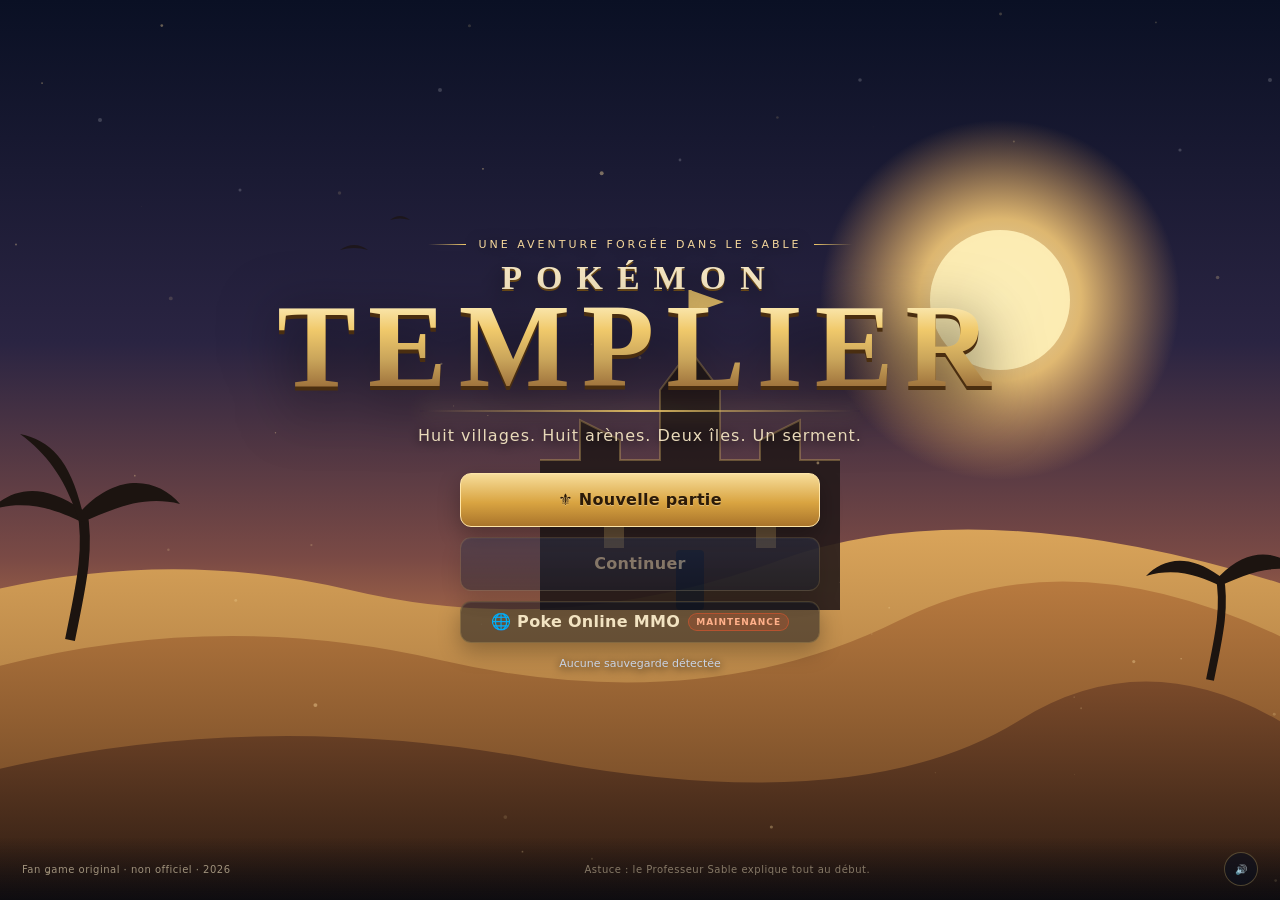
==== index.html @ 388d8534 "Save source and v2 conversation for issue #19 Run: 45790121197 Generation: 45790121197-1795686554684" ====
<!doctype html>
<html lang="fr">
<head>
  <meta charset="utf-8">
  <meta name="viewport" content="width=device-width, initial-scale=1, maximum-scale=1, user-scalable=no, viewport-fit=cover">
  <meta name="theme-color" content="#0b1120">
  <meta name="description" content="Pokémon Templier — une aventure fan-made dans un monde de sable, huit villages, huit arènes et deux îles.">
  <title>Pokémon Templier — Le Serment des Sables</title>
  <link rel="icon" href="data:image/svg+xml,<svg xmlns='http://www.w3.org/2000/svg' viewBox='0 0 100 100'><rect width='100' height='100' rx='20' fill='%230b1120'/><path d='M50 12l10 26 28 4-21 19 6 28-23-15-23 15 6-28-21-19 28-4z' fill='%23f0c96b'/></svg>">
  <link rel="stylesheet" href="styles.css">
</head>
<body>
  <div id="boot" class="boot">
    <div class="boot-mark">⚜</div>
    <div class="boot-title">POKÉMON TEMPLIER</div>
    <div class="boot-sub">Chargement des sables…</div>
    <div class="boot-bar"><span></span></div>
  </div>

  <main id="app">
    <!-- TITLE -->
    <section id="screen-title" class="screen active">
      <svg class="title-scene" viewBox="0 0 1440 900" preserveAspectRatio="xMidYMid slice" aria-hidden="true">
        <defs>
          <linearGradient id="sky" x1="0" y1="0" x2="0" y2="1">
            <stop offset="0" stop-color="#0a1024"/><stop offset=".38" stop-color="#2a2442"/><stop offset=".62" stop-color="#7a4a45"/><stop offset=".8" stop-color="#d98a4a"/><stop offset="1" stop-color="#f2c46a"/>
          </linearGradient>
          <radialGradient id="sun" cx="50%" cy="50%" r="50%">
            <stop offset="0" stop-color="#fff6d0"/><stop offset=".45" stop-color="#ffd27a"/><stop offset="1" stop-color="#ffb35c" stop-opacity="0"/>
          </radialGradient>
          <linearGradient id="dune1" x1="0" y1="0" x2="0" y2="1">
            <stop offset="0" stop-color="#d9a45a"/><stop offset="1" stop-color="#8a5b2e"/>
          </linearGradient>
          <linearGradient id="dune2" x1="0" y1="0" x2="0" y2="1">
            <stop offset="0" stop-color="#b87a3f"/><stop offset="1" stop-color="#5c3a1f"/>
          </linearGradient>
          <linearGradient id="dune3" x1="0" y1="0" x2="0" y2="1">
            <stop offset="0" stop-color="#7a4a2a"/><stop offset="1" stop-color="#2a1a12"/>
          </linearGradient>
          <filter id="glow"><feGaussianBlur stdDeviation="8"/></filter>
        </defs>
        <rect width="1440" height="900" fill="url(#sky)"/>
        <circle cx="1080" cy="300" r="180" fill="url(#sun)" opacity=".85"/>
        <circle cx="1080" cy="300" r="70" fill="#fff1b8" opacity=".9"/>
        <g opacity=".18" fill="#fff">
          <circle cx="180" cy="120" r="2"/><circle cx="320" cy="190" r="1.5"/><circle cx="520" cy="90" r="2"/><circle cx="760" cy="160" r="1.4"/><circle cx="940" cy="80" r="1.8"/><circle cx="1260" cy="150" r="1.6"/><circle cx="1350" cy="80" r="2"/><circle cx="60" cy="260" r="1.4"/>
        </g>
        <path d="M0 610 Q220 540 430 590 T860 560 T1440 610 V900 H0Z" fill="url(#dune1)"/>
        <path d="M0 690 Q260 600 520 660 T980 620 T1440 680 V900 H0Z" fill="url(#dune2)"/>
        <path d="M0 790 Q300 700 620 760 T1100 720 T1440 780 V900 H0Z" fill="url(#dune3)"/>
        <!-- citadel silhouette -->
        <g transform="translate(770 430)" opacity=".9">
          <path d="M-150 180 L-150 30 L-110 30 L-110 -10 L-70 10 L-70 30 L-30 30 L-30 -40 L0 -80 L30 -40 L30 30 L70 30 L70 10 L110 -10 L110 30 L150 30 L150 180 Z" fill="#241a1a"/>
          <path d="M-150 30 L-110 30 L-110 -10 L-70 10 L-70 30 L-30 30 L-30 -40 L0 -80 L30 -40 L30 30 L70 30 L70 10 L110 -10 L110 30 L150 30" fill="none" stroke="#f0c96b" stroke-width="2" opacity=".35"/>
          <rect x="-14" y="120" width="28" height="60" rx="4" fill="#0b1120"/>
          <rect x="-86" y="90" width="20" height="28" fill="#f0c96b" opacity=".28"/>
          <rect x="66" y="90" width="20" height="28" fill="#f0c96b" opacity=".28"/>
          <path d="M0 -80 L0 -140" stroke="#f0c96b" stroke-width="3"/>
          <path d="M0 -140 l34 12 -34 12z" fill="#f0c96b"/>
        </g>
        <!-- palms -->
        <g transform="translate(150 640)" fill="#1c1410">
          <path d="M0 0 C10 -50 20 -90 12 -130" stroke="#1c1410" stroke-width="10" fill="none"/>
          <path d="M12 -130 C-30 -160 -60 -150 -80 -130 C-40 -142 -10 -128 12 -118Z"/>
          <path d="M12 -130 C50 -170 90 -160 110 -136 C70 -146 38 -128 12 -118Z"/>
          <path d="M12 -130 C0 -180 -20 -200 -50 -206 C-20 -184 -4 -158 8 -122Z"/>
        </g>
        <g transform="translate(1290 680) scale(.8)" fill="#1c1410">
          <path d="M0 0 C10 -50 20 -90 12 -130" stroke="#1c1410" stroke-width="10" fill="none"/>
          <path d="M12 -130 C-30 -160 -60 -150 -80 -130 C-40 -142 -10 -128 12 -118Z"/>
          <path d="M12 -130 C50 -170 90 -160 110 -136 C70 -146 38 -128 12 -118Z"/>
        </g>
        <g fill="#1c1410" opacity=".7">
          <path d="M420 250 q14 -10 28 0 q-14 -4 -28 0"/><path d="M470 220 q10 -8 20 0 q-10 -3 -20 0"/>
        </g>
      </svg>
      <canvas id="title-particles" class="title-particles"></canvas>
      <div class="title-content">
        <div class="title-kicker"><span></span>Une aventure forgée dans le sable<span></span></div>
        <h1 class="title-logo">
          <span class="logo-pokemon">POKÉMON</span>
          <span class="logo-templier">TEMPLIER</span>
          <span class="logo-underline"></span>
        </h1>
        <p class="title-sub">Huit villages. Huit arènes. Deux îles. Un serment.</p>
        <div class="title-actions">
          <button id="btn-new" class="btn gold big">⚜ Nouvelle partie</button>
          <button id="btn-continue" class="btn big" disabled>Continuer</button>
          <button id="btn-online-title" class="btn ghost">🌐 Poke Online MMO <span class="maint-pill">maintenance</span></button>
        </div>
        <div class="title-save" id="title-save">Aucune sauvegarde détectée</div>
      </div>
      <footer class="title-footer">
        <span>Fan game original · non officiel · 2026</span>
        <span class="title-tip">Astuce : le Professeur Sable explique tout au début.</span>
        <button id="btn-sound" class="icon-btn" aria-label="Son">🔊</button>
      </footer>
    </section>

    <!-- INTRO -->
    <section id="screen-intro" class="screen">
      <div class="intro-bg"></div>
      <div class="intro-layout">
        <div class="intro-art" id="intro-art"></div>
        <div class="intro-panel panel">
          <div class="intro-top">
            <span class="eyebrow" id="intro-eyebrow">Le monde de Templier</span>
            <span class="intro-step" id="intro-step">01</span>
          </div>
          <div class="intro-speaker">
            <span class="speaker-dot"></span>
            <strong id="intro-speaker">Professeur Sable</strong>
            <small id="intro-role">Chercheur de sable</small>
          </div>
          <div class="intro-text" id="intro-text"></div>
          <div class="intro-form" id="intro-form"></div>
          <div class="intro-actions" id="intro-actions"></div>
        </div>
      </div>
      <button class="intro-skip" id="intro-skip">Passer l’introduction ▸</button>
    </section>

    <!-- GAME -->
    <section id="screen-game" class="screen">
      <header id="hud">
        <div class="hud-left">
          <div class="hud-location">
            <span class="eyebrow" id="hud-region">Région de Templier</span>
            <h2 id="hud-loc">Sablonville</h2>
            <small id="hud-sub">Berceau des Sables</small>
          </div>
          <div class="hud-badges" id="hud-badges"></div>
        </div>
        <div class="hud-objective" id="hud-objective">Objectif</div>
        <div class="hud-right">
          <button class="hud-btn" data-menu="map" title="Carte du monde (M)"><span>🗺</span><small>Carte</small></button>
          <button class="hud-btn" data-menu="card" title="Carte de dresseur (C)"><span>🎴</span><small>Dresseur</small></button>
          <button class="hud-btn" data-menu="friends" title="Amis (F)"><span>🤝</span><small>Amis</small></button>
          <button class="hud-btn" data-menu="online" title="Poke Online MMO (O)"><span>🌐</span><small>Online</small></button>
          <button class="hud-btn" data-menu="bag" title="Sac (B)"><span>🎒</span><small>Sac</small></button>
          <button class="hud-btn" data-menu="team" title="Équipe"><span>🐾</span><small>Équipe</small></button>
          <button class="hud-btn" data-menu="pause" title="Menu (Échap)"><span>☰</span><small>Menu</small></button>
        </div>
      </header>
      <div id="world-wrap">
        <canvas id="world"></canvas>
        <div id="location-banner" class="location-banner"></div>
        <div id="world-prompt" class="world-prompt"></div>
        <div class="world-controls-hint" id="world-controls-hint">Flèches / ZQSD pour marcher · E pour interagir · M pour la carte</div>
        <div class="world-weather" id="world-weather"></div>
      </div>
      <div id="game-bottom">
        <div id="hint-bar" class="hint-bar">
          <span class="hint-key">E</span>
          <span id="hint-text">Approche-toi d’un personnage ou d’un bâtiment.</span>
        </div>
        <div id="team-strip" class="team-strip"></div>
      </div>
      <div id="touch-controls" class="touch-controls">
        <div class="dpad">
          <button data-dir="up" class="dpad-btn up" aria-label="Haut">▲</button>
          <button data-dir="left" class="dpad-btn left" aria-label="Gauche">◀</button>
          <button data-dir="right" class="dpad-btn right" aria-label="Droite">▶</button>
          <button data-dir="down" class="dpad-btn down" aria-label="Bas">▼</button>
        </div>
        <div class="touch-actions">
          <button id="touch-b" class="touch-round small" aria-label="Menu">☰</button>
          <button id="touch-a" class="touch-round" aria-label="Interagir">A</button>
        </div>
      </div>
    </section>
  </main>

  <div id="toast-root"></div>
  <div id="modal-root"></div>
  <div id="dialog-root"></div>
  <div id="battle-root"></div>

  <script type="module" src="js/main.js"></script>
</body>
</html>
---- styles.css ----
/* Pokémon Templier — visual system */
:root {
  --ink: #080d18;
  --night: #0b1120;
  --night2: #111a2c;
  --night3: #17223a;
  --panel: rgba(14, 21, 38, .88);
  --panel2: rgba(20, 30, 52, .92);
  --gold: #f0c96b;
  --gold2: #c9a45a;
  --gold3: #8a5b2e;
  --sand: #e8d5a8;
  --parchment: #f2e3c2;
  --muted: #9aa7bd;
  --text: #edf1f8;
  --red: #e4572e;
  --teal: #7de0d8;
  --green: #55b85f;
  --blue: #4b8ef7;
  --line: rgba(240, 201, 107, .28);
  --line-soft: rgba(240, 201, 107, .12);
  --shadow: 0 24px 70px rgba(0, 0, 0, .55);
  --serif: Georgia, "Times New Roman", serif;
  --sans: "Trebuchet MS", "Segoe UI", system-ui, -apple-system, sans-serif;
}

* { box-sizing: border-box; }
html, body { height: 100%; }
body {
  margin: 0;
  background: var(--night);
  color: var(--text);
  font-family: var(--sans);
  overflow: hidden;
  -webkit-font-smoothing: antialiased;
  text-rendering: optimizeLegibility;
}
button, input, select { font: inherit; color: inherit; }
button { cursor: pointer; }
button:disabled { cursor: not-allowed; opacity: .45; }
h1, h2, h3, h4, p { margin: 0; }
::selection { background: rgba(240, 201, 107, .3); }

/* scrollbars */
* { scrollbar-width: thin; scrollbar-color: rgba(240, 201, 107, .35) transparent; }
*::-webkit-scrollbar { width: 8px; height: 8px; }
*::-webkit-scrollbar-thumb { background: rgba(240, 201, 107, .3); border-radius: 8px; }
*::-webkit-scrollbar-track { background: transparent; }

.eyebrow {
  display: inline-block;
  font-size: 10px;
  letter-spacing: 2.2px;
  text-transform: uppercase;
  color: var(--gold);
  font-weight: 700;
}
.muted { color: var(--muted); }
.small { font-size: 12px; }
.panel {
  background: linear-gradient(160deg, rgba(21, 31, 54, .96), rgba(10, 16, 30, .97));
  border: 1px solid var(--line);
  border-radius: 18px;
  box-shadow: var(--shadow), inset 0 1px 0 rgba(255, 255, 255, .05);
  position: relative;
}
.panel::before, .panel::after {
  content: "";
  position: absolute;
  width: 26px; height: 26px;
  border: 1px solid var(--gold);
  opacity: .55;
  pointer-events: none;
}
.panel::before { top: 8px; left: 8px; border-right: 0; border-bottom: 0; border-radius: 8px 0 0 0; }
.panel::after { bottom: 8px; right: 8px; border-left: 0; border-top: 0; border-radius: 0 0 8px 0; }

/* buttons */
.btn {
  display: inline-flex;
  align-items: center;
  justify-content: center;
  gap: 8px;
  min-height: 42px;
  padding: 10px 18px;
  border-radius: 11px;
  border: 1px solid rgba(240, 201, 107, .35);
  background: linear-gradient(180deg, rgba(42, 56, 86, .85), rgba(18, 27, 46, .92));
  color: var(--parchment);
  font-weight: 700;
  letter-spacing: .3px;
  transition: transform .16s ease, border-color .16s ease, background .16s ease, box-shadow .16s ease;
  box-shadow: 0 8px 22px rgba(0, 0, 0, .28), inset 0 1px 0 rgba(255, 255, 255, .06);
}
.btn:hover:not(:disabled) { transform: translateY(-2px); border-color: rgba(240, 201, 107, .75); box-shadow: 0 12px 28px rgba(0, 0, 0, .35), 0 0 24px rgba(240, 201, 107, .1); }
.btn:active:not(:disabled) { transform: translateY(0) scale(.99); }
.btn.gold {
  background: linear-gradient(180deg, #f7dd9a, #d9a441 55%, #a9742b);
  border-color: #ffe6a8;
  color: #2b1a08;
  text-shadow: 0 1px 0 rgba(255, 255, 255, .3);
}
.btn.gold:hover:not(:disabled) { box-shadow: 0 12px 34px rgba(240, 201, 107, .25), 0 0 0 1px rgba(255, 230, 168, .4); }
.btn.ghost { background: rgba(10, 16, 30, .5); border-color: rgba(240, 201, 107, .22); }
.btn.danger { background: linear-gradient(180deg, #8a2e2e, #521a1a); border-color: rgba(228, 87, 46, .5); }
.btn.big { min-height: 54px; padding: 14px 28px; font-size: 16px; }
.btn.small { min-height: 30px; padding: 5px 10px; font-size: 11px; border-radius: 8px; }
.btn.full { width: 100%; }
.icon-btn {
  width: 40px; height: 40px; border-radius: 50%;
  border: 1px solid var(--line); background: rgba(10, 16, 30, .6); color: var(--parchment);
}
.mini-btn {
  border: 1px solid rgba(240, 201, 107, .28);
  background: rgba(24, 35, 58, .9);
  color: var(--parchment);
  border-radius: 7px;
  padding: 5px 10px;
  font-size: 11px;
  font-weight: 700;
  white-space: nowrap;
}
.mini-btn:hover:not(:disabled) { border-color: var(--gold); background: rgba(42, 58, 88, .95); }
.mini-btn.gold { background: linear-gradient(180deg, #f0c96b, #c9a45a); color: #2b1a08; border-color: #ffe6a8; }
.mini-btn.danger { background: rgba(120, 30, 30, .8); }

/* boot */
.boot {
  position: fixed; inset: 0; z-index: 200;
  display: flex; flex-direction: column; align-items: center; justify-content: center;
  gap: 10px; background: radial-gradient(circle at 50% 40%, #17223a, #070b14 70%);
  transition: opacity .6s ease, visibility .6s;
}
.boot.hide { opacity: 0; visibility: hidden; }
.boot-mark { font-size: 58px; color: var(--gold); text-shadow: 0 0 40px rgba(240, 201, 107, .4); animation: pulse 2s infinite; }
.boot-title { font-family: var(--serif); font-size: 24px; letter-spacing: 8px; color: var(--parchment); }
.boot-sub { font-size: 12px; letter-spacing: 3px; color: var(--muted); text-transform: uppercase; }
.boot-bar { width: 180px; height: 3px; background: rgba(240, 201, 107, .15); border-radius: 3px; overflow: hidden; margin-top: 10px; }
.boot-bar span { display: block; height: 100%; width: 40%; background: var(--gold); border-radius: 3px; animation: bootbar 1.2s infinite ease-in-out; }
@keyframes bootbar { 0% { transform: translateX(-100%); } 100% { transform: translateX(350%); } }
@keyframes pulse { 0%,100% { transform: scale(1); opacity: .85; } 50% { transform: scale(1.06); opacity: 1; } }

/* screens */
.screen { position: fixed; inset: 0; display: none; overflow: hidden; }
.screen.active { display: flex; }

/* ------------------------------------------------------------------ */
/* TITLE */
/* ------------------------------------------------------------------ */
#screen-title { align-items: center; justify-content: center; background: #0a1024; }
.title-scene { position: absolute; inset: 0; width: 100%; height: 100%; object-fit: cover; }
.title-particles { position: absolute; inset: 0; width: 100%; height: 100%; pointer-events: none; opacity: .8; }
.title-content {
  position: relative; z-index: 2; text-align: center; padding: 32px 22px;
  max-width: 920px; width: 100%;
  animation: rise .9s cubic-bezier(.2,.8,.2,1) both;
}
@keyframes rise { from { opacity: 0; transform: translateY(18px); } to { opacity: 1; transform: translateY(0); } }
.title-kicker {
  display: inline-flex; align-items: center; gap: 12px;
  font-size: 11px; letter-spacing: 3px; text-transform: uppercase; color: #f5d79b;
  text-shadow: 0 2px 14px rgba(0,0,0,.7);
}
.title-kicker span { width: 38px; height: 1px; background: linear-gradient(90deg, transparent, #f0c96b); }
.title-kicker span:last-child { background: linear-gradient(90deg, #f0c96b, transparent); }
.title-logo { margin: 12px 0 4px; line-height: .9; position: relative; }
.logo-pokemon {
  display: block; font-family: var(--serif); font-size: clamp(18px, 3.2vw, 34px);
  letter-spacing: clamp(5px, 1.4vw, 14px); color: #f5e6c2;
  text-shadow: 0 2px 0 #6b4a18, 0 5px 24px rgba(0,0,0,.65);
}
.logo-templier {
  display: block; font-family: var(--serif); font-weight: 700;
  font-size: clamp(54px, 11vw, 118px); letter-spacing: clamp(2px, 1vw, 12px);
  background: linear-gradient(180deg, #fff6d0 0%, #f0c96b 34%, #c9a45a 62%, #8a5b2e 100%);
  -webkit-background-clip: text; background-clip: text; color: transparent;
  filter: drop-shadow(0 4px 0 #4a2e10) drop-shadow(0 12px 30px rgba(0,0,0,.65));
}
.logo-underline {
  display: block; width: min(440px, 70%); height: 2px; margin: 10px auto 0;
  background: linear-gradient(90deg, transparent, #f0c96b, transparent);
  box-shadow: 0 0 20px rgba(240,201,107,.55);
}
.title-sub { margin: 14px 0 28px; color: #f2e3c2; font-size: clamp(12px, 1.6vw, 16px); letter-spacing: 1px; text-shadow: 0 2px 12px rgba(0,0,0,.8); }
.title-actions { display: flex; flex-direction: column; align-items: center; gap: 10px; }
.title-actions .btn { width: min(360px, 84vw); }
.maint-pill {
  font-size: 9px; text-transform: uppercase; letter-spacing: 1px;
  padding: 3px 7px; border-radius: 20px; background: rgba(228, 87, 46, .2);
  border: 1px solid rgba(228, 87, 46, .55); color: #ffb08a;
}
.title-save { margin-top: 14px; font-size: 11px; color: #c9d3e4; text-shadow: 0 2px 10px #000; }
.title-footer {
  position: absolute; left: 0; right: 0; bottom: 0; z-index: 3;
  display: flex; align-items: center; justify-content: space-between; gap: 14px;
  padding: 14px 22px calc(14px + env(safe-area-inset-bottom));
  font-size: 10px; letter-spacing: .5px; color: rgba(242, 227, 194, .6);
  background: linear-gradient(0deg, rgba(5,8,16,.75), transparent);
}
.title-tip { opacity: .8; }
.title-footer .icon-btn { width: 34px; height: 34px; }

/* ------------------------------------------------------------------ */
/* INTRO */
/* ------------------------------------------------------------------ */
#screen-intro { background: #0a1024; align-items: center; justify-content: center; }
.intro-bg {
  position: absolute; inset: 0;
  background:
    radial-gradient(circle at 22% 32%, rgba(240, 201, 107, .22), transparent 42%),
    radial-gradient(circle at 82% 70%, rgba(228, 87, 46, .16), transparent 45%),
    linear-gradient(150deg, #101a30, #0a1020 55%, #1a1420);
}
.intro-bg::before {
  content: ""; position: absolute; inset: 0;
  background-image: radial-gradient(rgba(240,201,107,.22) 1px, transparent 1px);
  background-size: 46px 46px; opacity: .16;
  mask-image: radial-gradient(circle at 50% 50%, #000, transparent 75%);
}
.intro-layout {
  position: relative; z-index: 2; width: min(1240px, 94vw); height: min(820px, 88dvh);
  display: grid; grid-template-columns: .88fr 1.12fr; gap: 26px; align-items: center;
}
.intro-art { height: 100%; display: flex; align-items: flex-end; justify-content: center; }
.professor-art { width: min(100%, 480px); height: 100%; filter: drop-shadow(0 30px 40px rgba(0,0,0,.55)); animation: profIn 1.1s cubic-bezier(.2,.8,.2,1) both; }
@keyframes profIn { from { opacity: 0; transform: translateY(24px) scale(.97); } to { opacity: 1; transform: none; } }
.intro-panel { height: 100%; max-height: 100%; display: flex; flex-direction: column; padding: 26px 28px; overflow: hidden; }
.intro-top { display: flex; align-items: center; justify-content: space-between; }
.intro-step { font-family: var(--serif); font-size: 26px; color: rgba(240, 201, 107, .55); }
.intro-speaker { display: flex; align-items: baseline; gap: 10px; margin: 16px 0 10px; flex-wrap: wrap; }
.intro-speaker strong { font-family: var(--serif); font-size: 22px; color: var(--parchment); }
.intro-speaker small { color: var(--muted); font-size: 11px; letter-spacing: 1px; }
.speaker-dot { width: 9px; height: 9px; border-radius: 50%; background: var(--gold); box-shadow: 0 0 14px var(--gold); }
.intro-text {
  font-size: 15.5px; line-height: 1.65; color: #dfe6f2; min-height: 150px;
  overflow-y: auto; padding-right: 6px; flex: 1 1 auto;
}
.intro-text p { margin-bottom: 10px; }
.intro-text .hl { color: var(--gold); font-weight: 700; }
.intro-text .lore-quote {
  border-left: 2px solid var(--gold2); padding: 8px 0 8px 14px; color: #f5e6c2;
  font-family: var(--serif); font-size: 17px; font-style: italic; margin: 12px 0;
}
.intro-form { margin-top: 12px; }
.intro-actions { display: flex; gap: 10px; justify-content: flex-end; margin-top: 16px; flex-wrap: wrap; }
.intro-actions .btn { min-width: 150px; }
.intro-skip {
  position: absolute; right: 22px; bottom: 18px; z-index: 3;
  border: 0; background: transparent; color: rgba(242, 227, 194, .55);
  font-size: 11px; letter-spacing: .6px;
}
.intro-skip:hover { color: var(--gold); }

.form-grid { display: grid; gap: 14px; }
.form-row { display: grid; gap: 6px; }
.form-row label { font-size: 11px; text-transform: uppercase; letter-spacing: 1.6px; color: var(--gold); font-weight: 700; }
.form-row input {
  width: 100%; padding: 12px 14px; border-radius: 10px;
  border: 1px solid rgba(240, 201, 107, .28); background: rgba(8, 13, 24, .7);
  color: var(--parchment); outline: none; font-size: 15px;
}
.form-row input:focus { border-color: var(--gold); box-shadow: 0 0 0 3px rgba(240, 201, 107, .12); }
.form-row small { color: var(--muted); font-size: 11px; }
.gender-row { display: grid; grid-template-columns: 1fr 1fr; gap: 10px; }
.gender-card {
  display: flex; align-items: center; gap: 12px; padding: 12px;
  border: 1px solid rgba(240, 201, 107, .2); border-radius: 12px;
  background: rgba(10, 16, 30, .55); text-align: left;
}
.gender-card .g-ico { font-size: 26px; }
.gender-card strong { display: block; font-size: 14px; }
.gender-card small { color: var(--muted); font-size: 11px; }
.gender-card.active { border-color: var(--gold); background: rgba(240, 201, 107, .1); box-shadow: 0 0 0 3px rgba(240, 201, 107, .08); }
.starter-grid { display: grid; grid-template-columns: repeat(3, 1fr); gap: 10px; }
.starter-card {
  position: relative; padding: 10px; border-radius: 14px; text-align: center;
  border: 1px solid rgba(240, 201, 107, .18); background: rgba(10, 16, 30, .55);
  transition: .16s ease;
}
.starter-card:hover { transform: translateY(-2px); border-color: rgba(240, 201, 107, .5); }
.starter-card.active { border-color: var(--gold); background: rgba(240, 201, 107, .09); box-shadow: 0 0 0 3px rgba(240, 201, 107, .08); }
.starter-art { display: flex; justify-content: center; }
.starter-card strong { display: block; font-family: var(--serif); font-size: 16px; margin-top: 2px; }
.starter-card .type-row { justify-content: center; margin: 5px 0; }
.starter-card small { display: block; color: var(--muted); font-size: 10.5px; line-height: 1.35; min-height: 42px; }
.starter-tag { font-size: 10px; color: var(--gold); letter-spacing: .4px; }
.intro-summary { display: grid; gap: 10px; }
.summary-card { display: flex; gap: 14px; align-items: center; padding: 12px; border: 1px solid var(--line-soft); border-radius: 12px; background: rgba(10,16,30,.45); }
.summary-card .s-icon { font-size: 30px; }
.summary-card strong { display: block; font-family: var(--serif); font-size: 18px; }
.summary-card small { color: var(--muted); }

/* ------------------------------------------------------------------ */
/* HUD */
/* ------------------------------------------------------------------ */
#screen-game { flex-direction: column; height: 100dvh; background: #0a1024; }
#hud {
  position: relative; z-index: 30; flex: 0 0 auto;
  display: flex; align-items: center; gap: 14px;
  padding: 8px 16px calc(8px + env(safe-area-inset-top));
  background: linear-gradient(180deg, rgba(9, 14, 26, .98), rgba(12, 19, 34, .9));
  border-bottom: 1px solid rgba(240, 201, 107, .22);
  box-shadow: 0 8px 30px rgba(0,0,0,.35);
}
.hud-left { display: flex; align-items: center; gap: 14px; min-width: 0; }
.hud-location { min-width: 0; }
.hud-location h2 { font-family: var(--serif); font-size: 18px; line-height: 1.05; white-space: nowrap; overflow: hidden; text-overflow: ellipsis; }
.hud-location small { color: var(--muted); font-size: 10px; letter-spacing: .5px; white-space: nowrap; }
.hud-location .eyebrow { font-size: 8px; }
.hud-badges { display: flex; gap: 3px; align-items: center; }
.hud-objective {
  flex: 1 1 auto; text-align: center; color: #c9d3e4; font-size: 11px;
  white-space: nowrap; overflow: hidden; text-overflow: ellipsis; padding: 0 8px;
}
.hud-right { display: flex; align-items: center; gap: 4px; }
.hud-btn {
  display: flex; flex-direction: column; align-items: center; justify-content: center; gap: 1px;
  min-width: 48px; height: 42px; padding: 2px 5px;
  border: 1px solid transparent; border-radius: 9px; background: transparent;
  color: #c9d3e4; transition: .15s ease;
}
.hud-btn span { font-size: 17px; line-height: 1; }
.hud-btn small { font-size: 8px; letter-spacing: .3px; color: var(--muted); }
.hud-btn:hover { background: rgba(240, 201, 107, .08); border-color: rgba(240, 201, 107, .22); color: var(--parchment); }
.hud-btn:hover small { color: var(--gold); }

#world-wrap { position: relative; flex: 1 1 auto; min-height: 0; overflow: hidden; background: #121a2a; }
#world { position: absolute; inset: 0; width: 100%; height: 100%; display: block; touch-action: none; }
.location-banner {
  position: absolute; top: 24px; left: 50%; transform: translate(-50%, -12px);
  z-index: 6; text-align: center; pointer-events: none; opacity: 0;
  transition: opacity .5s ease, transform .5s ease;
  text-shadow: 0 3px 18px rgba(0,0,0,.85);
}
.location-banner.show { opacity: 1; transform: translate(-50%, 0); }
.location-banner .lb-region { display: block; font-size: 9px; letter-spacing: 4px; color: var(--gold); text-transform: uppercase; }
.location-banner h2 { font-family: var(--serif); font-size: clamp(26px, 4vw, 46px); color: #fff3c4; letter-spacing: 2px; }
.location-banner p { font-size: 12px; color: #e8d5a8; letter-spacing: 1px; }
.world-prompt {
  position: absolute; left: 50%; bottom: 118px; transform: translate(-50%, 8px);
  z-index: 7; display: flex; align-items: center; gap: 9px;
  padding: 8px 16px 8px 8px; border-radius: 30px;
  background: rgba(8, 13, 24, .88); border: 1px solid rgba(240, 201, 107, .5);
  box-shadow: 0 12px 30px rgba(0,0,0,.45), 0 0 24px rgba(240,201,107,.1);
  opacity: 0; pointer-events: none; transition: .18s ease; white-space: nowrap;
}
.world-prompt.show { opacity: 1; transform: translate(-50%, 0); }
.world-prompt .key {
  display: inline-flex; align-items: center; justify-content: center;
  width: 26px; height: 26px; border-radius: 50%;
  background: linear-gradient(180deg, #f7dd9a, #c9a45a); color: #2b1a08;
  font-weight: 900; font-size: 12px; box-shadow: 0 0 12px rgba(240,201,107,.4);
}
.world-prompt span:last-child { font-size: 12px; color: var(--parchment); }
.world-controls-hint {
  position: absolute; left: 14px; bottom: 12px; z-index: 5;
  font-size: 9.5px; letter-spacing: .4px; color: rgba(242, 227, 194, .55);
  background: rgba(8,13,24,.55); padding: 5px 9px; border-radius: 7px;
  border: 1px solid rgba(240,201,107,.12); pointer-events: none;
}
.world-weather { position: absolute; inset: 0; pointer-events: none; z-index: 4; }
#game-bottom {
  position: absolute; left: 0; right: 0; bottom: 0; z-index: 20;
  display: flex; align-items: flex-end; justify-content: space-between; gap: 12px;
  padding: 0 14px calc(10px + env(safe-area-inset-bottom)); pointer-events: none;
}
.hint-bar {
  display: flex; align-items: center; gap: 8px; pointer-events: auto;
  background: rgba(8, 13, 24, .82); border: 1px solid rgba(240, 201, 107, .22);
  border-radius: 10px; padding: 7px 12px 7px 7px; max-width: min(620px, 60vw);
  backdrop-filter: blur(8px);
}
.hint-key {
  display: inline-flex; align-items: center; justify-content: center;
  min-width: 24px; height: 24px; padding: 0 6px; border-radius: 6px;
  background: rgba(240, 201, 107, .14); border: 1px solid rgba(240, 201, 107, .45);
  color: var(--gold); font-size: 11px; font-weight: 800;
}
#hint-text { font-size: 11px; color: #d6deeb; line-height: 1.3; }
.team-strip { display: flex; gap: 6px; pointer-events: auto; }
.team-pip {
  position: relative; width: 52px; height: 58px; border-radius: 10px;
  background: rgba(8, 13, 24, .8); border: 1px solid rgba(240, 201, 107, .22);
  display: flex; flex-direction: column; align-items: center; justify-content: flex-end;
  overflow: hidden; padding-bottom: 3px;
}
.team-pip canvas { position: absolute; top: -6px; left: 50%; transform: translateX(-50%); }
.team-pip .pip-hp { width: 80%; height: 3px; border-radius: 3px; background: rgba(255,255,255,.12); overflow: hidden; }
.team-pip .pip-hp i { display: block; height: 100%; background: var(--green); }
.team-pip.fainted { filter: grayscale(1); opacity: .55; }
.team-pip .pip-lvl { position: absolute; top: 2px; right: 4px; font-size: 8px; color: var(--gold); font-weight: 800; }

/* touch */
.touch-controls { display: none; position: absolute; inset: 0; z-index: 18; pointer-events: none; }
.dpad { position: absolute; left: 18px; bottom: 84px; width: 132px; height: 132px; pointer-events: auto; }
.dpad-btn {
  position: absolute; width: 46px; height: 46px; border-radius: 12px;
  border: 1px solid rgba(240, 201, 107, .35); background: rgba(8, 13, 24, .72);
  color: var(--parchment); font-size: 16px; backdrop-filter: blur(6px);
  box-shadow: 0 6px 16px rgba(0,0,0,.3); user-select: none; touch-action: none;
}
.dpad-btn:active, .dpad-btn.pressed { background: rgba(240, 201, 107, .25); border-color: var(--gold); }
.dpad-btn.up { left: 43px; top: 0; }
.dpad-btn.down { left: 43px; bottom: 0; }
.dpad-btn.left { left: 0; top: 43px; }
.dpad-btn.right { right: 0; top: 43px; }
.touch-actions { position: absolute; right: 18px; bottom: 86px; display: flex; align-items: flex-end; gap: 12px; pointer-events: auto; }
.touch-round {
  width: 62px; height: 62px; border-radius: 50%;
  border: 2px solid rgba(240, 201, 107, .55);
  background: radial-gradient(circle at 35% 30%, rgba(240,201,107,.35), rgba(8,13,24,.9));
  color: #fff3c4; font-size: 24px; font-weight: 900;
  box-shadow: 0 8px 22px rgba(0,0,0,.45), 0 0 22px rgba(240,201,107,.15);
  touch-action: none;
}
.touch-round:active { transform: scale(.94); background: radial-gradient(circle at 35% 30%, rgba(240,201,107,.55), rgba(8,13,24,.9)); }
.touch-round.small { width: 44px; height: 44px; font-size: 17px; border-width: 1px; }

/* ------------------------------------------------------------------ */
/* DIALOG */
/* ------------------------------------------------------------------ */
#dialog-root { position: fixed; inset: 0; z-index: 90; pointer-events: none; }
.dialog-layer { position: fixed; inset: 0; display: flex; align-items: flex-end; justify-content: center; padding: 0 16px 20px; pointer-events: none; }
.dialog-layer.leaving { opacity: 0; transition: opacity .14s; }
.dialog-box {
  pointer-events: auto; display: flex; gap: 16px; width: min(940px, 94vw);
  padding: 16px; border-radius: 16px;
  background: linear-gradient(160deg, rgba(18, 28, 48, .98), rgba(8, 13, 24, .99));
  border: 1px solid rgba(240, 201, 107, .42);
  box-shadow: 0 -20px 60px rgba(0,0,0,.6), inset 0 1px 0 rgba(255,255,255,.06);
  cursor: pointer; animation: dialogIn .22s ease both;
}
@keyframes dialogIn { from { opacity: 0; transform: translateY(14px); } to { opacity: 1; transform: none; } }
.dialog-portrait { flex: 0 0 108px; width: 108px; height: 108px; display: flex; align-items: center; justify-content: center; border-radius: 12px; overflow: hidden; background: rgba(240,201,107,.06); border: 1px solid rgba(240,201,107,.18); }
.dialog-portrait.has-art svg { width: 100%; height: 100%; object-fit: cover; }
.dialog-portrait svg { display: block; }
.dialog-medallion {
  width: 78px; height: 78px; border-radius: 50%;
  display: flex; align-items: center; justify-content: center;
  font-family: var(--serif); font-size: 34px; color: #1a1208;
  background: radial-gradient(circle at 35% 30%, #fff3c4, var(--c, #f0c96b));
  border: 2px solid rgba(255,255,255,.35); box-shadow: 0 0 24px rgba(240,201,107,.3);
}
.dialog-main { flex: 1 1 auto; min-width: 0; display: flex; flex-direction: column; }
.dialog-topline { display: flex; align-items: center; gap: 10px; margin-bottom: 6px; }
.dialog-name { font-family: var(--serif); font-size: 19px; color: var(--gold); }
.dialog-tag { font-size: 9px; text-transform: uppercase; letter-spacing: 1.5px; color: var(--muted); border: 1px solid var(--line-soft); padding: 2px 7px; border-radius: 20px; }
.dialog-text { min-height: 48px; font-size: 14.5px; line-height: 1.55; color: #e6ecf6; white-space: pre-wrap; }
.dialog-text.complete::after { content: "▾"; color: var(--gold); font-size: 12px; margin-left: 4px; animation: blink 1s infinite; }
@keyframes blink { 50% { opacity: .2; } }
.dialog-choices { display: flex; gap: 8px; flex-wrap: wrap; margin-top: 10px; }
.choice-btn {
  display: flex; flex-direction: column; align-items: flex-start; gap: 2px;
  padding: 9px 14px; border-radius: 9px; border: 1px solid rgba(240,201,107,.35);
  background: rgba(24, 35, 58, .9); color: var(--parchment); text-align: left;
  transition: .15s ease;
}
.choice-btn:hover { border-color: var(--gold); background: rgba(240,201,107,.12); transform: translateY(-1px); }
.choice-btn span { font-weight: 700; font-size: 13px; }
.choice-btn small { font-size: 10px; color: var(--muted); }
.dialog-footer { display: flex; align-items: center; justify-content: space-between; margin-top: auto; padding-top: 6px; }
.dialog-hint { font-size: 9.5px; color: var(--muted); letter-spacing: .4px; }
.dialog-next {
  width: 30px; height: 26px; border: 0; background: transparent; color: var(--gold);
  font-size: 14px; opacity: .4; transition: .2s;
}
.dialog-next.ready { opacity: 1; animation: bob 1.2s infinite; }
@keyframes bob { 50% { transform: translateY(4px); } }
.dialog-badge { display: flex; align-items: center; justify-content: center; width: 100%; height: 100%; }

/* ------------------------------------------------------------------ */
/* MODALS */
/* ------------------------------------------------------------------ */
#modal-root { position: fixed; inset: 0; z-index: 80; pointer-events: none; }
.modal-layer { position: fixed; inset: 0; display: flex; align-items: center; justify-content: center; padding: 18px; opacity: 0; transition: opacity .18s ease; pointer-events: none; }
.modal-layer.open { opacity: 1; pointer-events: auto; }
.modal-backdrop { position: absolute; inset: 0; background: rgba(4, 7, 14, .72); backdrop-filter: blur(8px); }
.modal {
  position: relative; z-index: 2; width: min(820px, 96vw); max-height: 90dvh;
  display: flex; flex-direction: column; overflow: hidden;
  transform: translateY(12px) scale(.985); transition: transform .18s ease;
}
.modal-layer.open .modal { transform: none; }
.modal-wide { width: min(1180px, 97vw); }
.modal-head { flex: 0 0 auto; display: flex; align-items: center; justify-content: space-between; gap: 12px; padding: 16px 20px 12px; border-bottom: 1px solid var(--line-soft); }
.modal-title { display: flex; align-items: center; gap: 10px; min-width: 0; }
.modal-icon { font-size: 22px; }
.modal-title h2 { font-family: var(--serif); font-size: 22px; letter-spacing: .5px; color: var(--parchment); }
.modal-close {
  width: 34px; height: 34px; border-radius: 50%; border: 1px solid var(--line-soft);
  background: rgba(8,13,24,.6); color: var(--muted); font-size: 14px;
}
.modal-close:hover { color: var(--parchment); border-color: var(--gold); }
.modal-body { flex: 1 1 auto; min-height: 0; overflow-y: auto; padding: 18px 20px 20px; }
.modal-ornament { position: absolute; left: 12px; right: 12px; height: 1px; background: linear-gradient(90deg, transparent, rgba(240,201,107,.45), transparent); pointer-events: none; }
.modal-ornament.top { top: 5px; }
.modal-ornament.bottom { bottom: 5px; }
.section-title { display: flex; align-items: baseline; justify-content: space-between; gap: 10px; margin: 18px 0 10px; }
.section-title h3 { font-family: var(--serif); font-size: 18px; }
.section-title span { font-size: 11px; color: var(--muted); }

/* map */
.map-modal .modal-body { padding: 0; }
.map-layout { display: grid; grid-template-columns: 1fr 330px; min-height: 560px; }
.map-canvas { position: relative; min-height: 520px; background: #0d2233; display: flex; align-items: center; justify-content: center; padding: 8px; }
.world-map { width: 100%; height: 100%; max-height: 74dvh; display: block; }
.map-node { cursor: pointer; transition: filter .15s ease; }
.map-node:hover { filter: brightness(1.25); }
.map-node.locked { cursor: not-allowed; }
.map-node.selected circle:nth-of-type(1) { stroke: #fff3c4; stroke-width: 5; }
.map-pulse { animation: mapPulse 2.2s infinite; }
@keyframes mapPulse { 0% { opacity: .8; transform: scale(.9); } 70% { opacity: 0; transform: scale(1.35); } 100% { opacity: 0; } }
.map-side { padding: 18px; border-left: 1px solid var(--line-soft); background: rgba(8, 13, 24, .45); overflow-y: auto; }
.map-side-head h3 { font-family: var(--serif); font-size: 24px; margin: 3px 0 4px; }
.map-side-head p { font-size: 12px; line-height: 1.45; }
.badge-row { display: flex; gap: 4px; flex-wrap: wrap; margin: 14px 0 16px; }
.map-detail-card { border: 1px solid var(--line-soft); border-radius: 12px; padding: 12px; background: rgba(10,16,30,.5); }
.map-detail-card.locked { border-color: rgba(120,130,150,.2); }
.detail-title { display: flex; gap: 10px; align-items: center; }
.detail-icon { font-size: 26px; }
.detail-title h3 { font-family: var(--serif); font-size: 18px; }
.detail-title small { font-size: 10px; color: var(--muted); }
.map-detail-card p { font-size: 11.5px; color: #b9c5d8; line-height: 1.45; margin: 8px 0 10px; }
.detail-line { display: flex; justify-content: space-between; gap: 10px; font-size: 11px; padding: 4px 0; border-top: 1px solid rgba(255,255,255,.04); }
.detail-line span { color: var(--muted); }
.detail-line strong { color: var(--parchment); }
.lock-note { margin-top: 8px; font-size: 11px; color: #ffb08a; line-height: 1.45; background: rgba(228,87,46,.08); border: 1px solid rgba(228,87,46,.2); border-radius: 8px; padding: 8px; }
.current-tag { margin-top: 8px; text-align: center; font-size: 11px; color: var(--gold); border: 1px dashed rgba(240,201,107,.4); border-radius: 8px; padding: 7px; }
.map-detail-card .btn { margin-top: 10px; }
.map-legend { display: flex; flex-wrap: wrap; gap: 10px; margin-top: 14px; font-size: 10px; color: var(--muted); }
.map-legend span { display: inline-flex; align-items: center; gap: 5px; }
.dot { width: 8px; height: 8px; border-radius: 50%; display: inline-block; }
.dot.current { background: var(--gold); box-shadow: 0 0 8px var(--gold); }
.dot.open { background: #7de0d8; }
.dot.locked { background: #5a6478; }

/* trainer card */
.card-modal .modal-body { background: radial-gradient(circle at 20% 0%, rgba(240,201,107,.06), transparent 45%); }
.trainer-card-wrap { display: grid; grid-template-columns: 1.15fr .85fr; gap: 18px; }
.trainer-card {
  position: relative; overflow: hidden; border-radius: 18px; padding: 18px;
  background:
    radial-gradient(circle at 80% 10%, rgba(240,201,107,.22), transparent 40%),
    linear-gradient(145deg, #2a3550, #101827 55%, #1d2a44);
  border: 1px solid rgba(240,201,107,.45);
  box-shadow: inset 0 0 40px rgba(0,0,0,.35), 0 20px 40px rgba(0,0,0,.35);
}
.tc-shine { position: absolute; inset: -40%; background: linear-gradient(115deg, transparent 35%, rgba(255,255,255,.12) 48%, transparent 60%); transform: translateX(-30%); animation: shine 5s infinite; pointer-events: none; }
@keyframes shine { 0%,60% { transform: translateX(-45%); } 100% { transform: translateX(45%); } }
.tc-top { display: flex; justify-content: space-between; gap: 10px; font-size: 9px; letter-spacing: 2px; color: var(--gold); border-bottom: 1px solid rgba(240,201,107,.25); padding-bottom: 8px; }
.tc-id { color: var(--muted); letter-spacing: 1px; }
.tc-main { display: flex; gap: 14px; align-items: center; margin: 16px 0 12px; }
.tc-avatar { width: 118px; height: 118px; flex: 0 0 118px; border-radius: 50%; overflow: hidden; border: 2px solid rgba(240,201,107,.5); box-shadow: 0 0 30px rgba(240,201,107,.12); }
.tc-avatar svg { width: 100%; height: 100%; }
.tc-identity h2 { font-family: var(--serif); font-size: 30px; line-height: 1; color: #fff3c4; }
.tc-meta { display: flex; flex-wrap: wrap; gap: 6px 12px; font-size: 11px; color: #c9d3e4; margin: 6px 0; }
.tc-rank { font-size: 11px; color: var(--muted); }
.tc-badges { display: flex; gap: 5px; flex-wrap: wrap; padding: 10px 0; border-top: 1px solid rgba(240,201,107,.18); border-bottom: 1px solid rgba(240,201,107,.18); }
.tc-stats { display: grid; grid-template-columns: repeat(4, 1fr); gap: 6px; padding: 12px 0 6px; }
.tc-stats div { display: flex; flex-direction: column; gap: 2px; }
.tc-stats span { font-size: 9px; text-transform: uppercase; letter-spacing: .8px; color: var(--muted); }
.tc-stats strong { font-size: 17px; color: var(--parchment); }
.tc-footer { display: flex; justify-content: space-between; gap: 10px; border-top: 1px solid rgba(240,201,107,.18); padding-top: 9px; margin-top: 6px; font-size: 9.5px; color: var(--muted); }
.card-side h3 { font-family: var(--serif); font-size: 18px; margin-bottom: 8px; }
.card-team { display: grid; gap: 6px; }
.card-mon { display: flex; gap: 8px; align-items: center; padding: 5px; border: 1px solid var(--line-soft); border-radius: 10px; background: rgba(8,13,24,.35); }
.card-mon-art { width: 66px; height: 66px; flex: 0 0 66px; }
.card-mon-info { flex: 1; min-width: 0; }
.card-mon-info strong { display: block; font-size: 12px; }
.card-mon-info span { font-size: 9.5px; color: var(--muted); }
.card-actions { display: grid; gap: 7px; margin-top: 12px; }
.save-note { font-size: 9.5px; color: var(--muted); margin-top: 8px; text-align: center; }
.badge-medal {
  display: inline-flex; align-items: center; justify-content: center; border-radius: 50%;
  background: radial-gradient(circle at 35% 30%, rgba(255,255,255,.35), var(--badge));
  border: 2px solid rgba(255,255,255,.25);
  box-shadow: 0 0 14px color-mix(in srgb, var(--badge) 40%, transparent), inset 0 -3px 8px rgba(0,0,0,.3);
  color: #2b1a08; flex: 0 0 auto;
}
.badge-medal.locked { background: rgba(255,255,255,.06); border-color: rgba(255,255,255,.12); box-shadow: none; color: rgba(255,255,255,.15); filter: grayscale(1); }
.badge-glyph { font-size: 17px; font-weight: 900; text-shadow: 0 1px 0 rgba(255,255,255,.3); }

/* team */
.team-layout { display: grid; grid-template-columns: 330px 1fr; gap: 16px; }
.team-list { display: grid; gap: 7px; align-content: start; }
.team-slot {
  display: flex; align-items: center; gap: 9px; width: 100%; text-align: left;
  padding: 7px; border-radius: 11px; border: 1px solid var(--line-soft);
  background: rgba(8,13,24,.4); color: var(--text); position: relative;
}
.team-slot:hover { border-color: rgba(240,201,107,.4); }
.team-slot.active { border-color: var(--gold); background: rgba(240,201,107,.08); }
.team-slot.fainted { opacity: .55; }
.slot-index { position: absolute; top: 4px; left: 6px; font-size: 8px; color: var(--muted); }
.slot-art { width: 54px; height: 54px; flex: 0 0 54px; display: flex; align-items: center; justify-content: center; }
.slot-main { flex: 1; min-width: 0; }
.slot-main strong { display: block; font-size: 12px; }
.slot-main small { display: block; font-size: 9px; color: var(--muted); margin-bottom: 3px; }
.status-dot { width: 18px; height: 18px; border-radius: 50%; display: inline-flex; align-items: center; justify-content: center; font-size: 8px; font-weight: 800; background: #6b5b95; color: #fff; }
.status-dot.brulure { background: #e4572e; }
.status-dot.paralysie { background: #f2c53d; color: #2b1a08; }
.status-dot.sommeil { background: #6b5b95; }
.status-dot.poison { background: #8a3ab8; }
.team-detail-wrap { min-width: 0; }
.team-detail { border: 1px solid var(--line-soft); border-radius: 12px; padding: 12px; background: rgba(8,13,24,.35); }
.td-head { display: flex; gap: 12px; }
.td-art { width: 100px; height: 100px; flex: 0 0 100px; }
.td-head h3 { font-family: var(--serif); font-size: 22px; }
.td-head p { font-size: 10.5px; line-height: 1.4; }
.td-stats { display: grid; grid-template-columns: repeat(3, 1fr); gap: 5px; margin: 10px 0; }
.td-stats span { display: flex; justify-content: space-between; font-size: 10px; color: var(--muted); border: 1px solid rgba(255,255,255,.05); border-radius: 6px; padding: 5px 7px; }
.td-stats b { color: var(--parchment); }
.xp-row { display: flex; align-items: center; gap: 8px; margin: 8px 0 10px; font-size: 9px; color: var(--muted); }
.xp-track { flex: 1; height: 4px; border-radius: 4px; background: rgba(255,255,255,.1); overflow: hidden; }
.xp-fill { height: 100%; background: linear-gradient(90deg, #7de0d8, #4b8ef7); border-radius: 4px; }
.move-grid { display: grid; grid-template-columns: 1fr 1fr; gap: 5px; }
.move-mini { border: 1px solid rgba(255,255,255,.07); border-radius: 8px; padding: 6px 8px; background: rgba(255,255,255,.02); }
.move-mini strong { display: block; font-size: 11px; }
.move-mini small { font-size: 8.5px; color: var(--muted); }
.td-actions { display: flex; gap: 5px; flex-wrap: wrap; margin-top: 10px; }
.box-section { margin-top: 18px; }
.box-grid { display: grid; grid-template-columns: repeat(auto-fill, minmax(170px, 1fr)); gap: 6px; }
.box-slot { display: flex; align-items: center; gap: 6px; padding: 6px; border: 1px solid var(--line-soft); border-radius: 9px; background: rgba(8,13,24,.3); }
.box-slot .slot-art { width: 42px; height: 42px; flex-basis: 42px; }
.box-slot span:nth-child(2) { flex: 1; min-width: 0; }
.box-slot strong { display: block; font-size: 11px; }
.box-slot small { display: block; font-size: 8.5px; color: var(--muted); }
.xp-row.small { margin: 0; }
.xp-row.small .xp-track { height: 3px; }

/* bag / shop */
.bag-head, .shop-head { display: flex; align-items: flex-end; justify-content: space-between; gap: 12px; margin-bottom: 14px; padding-bottom: 10px; border-bottom: 1px solid var(--line-soft); }
.bag-head h3, .shop-head h3 { font-family: var(--serif); font-size: 24px; color: var(--gold); }
.bag-count, .shop-badge { font-size: 10px; color: var(--muted); border: 1px solid var(--line-soft); border-radius: 20px; padding: 4px 9px; }
.item-list, .shop-grid { display: grid; gap: 6px; }
.item-row, .shop-item { display: flex; align-items: center; gap: 10px; padding: 8px; border: 1px solid var(--line-soft); border-radius: 10px; background: rgba(8,13,24,.35); }
.item-icon { width: 38px; height: 38px; flex: 0 0 38px; display: flex; align-items: center; justify-content: center; font-size: 21px; border-radius: 9px; background: rgba(240,201,107,.08); border: 1px solid rgba(240,201,107,.15); }
.item-main { flex: 1; min-width: 0; }
.item-main strong { display: block; font-size: 12px; }
.item-main small { display: block; font-size: 9.5px; color: var(--muted); line-height: 1.35; }
.item-count { font-size: 12px; color: var(--gold); font-weight: 700; }
.price { display: inline-block; margin-top: 2px; font-size: 10px; color: var(--gold); }
.bag-team { margin-top: 16px; }
.bag-team h3 { font-family: var(--serif); font-size: 16px; margin-bottom: 8px; }
.bag-mon { display: flex; align-items: center; gap: 8px; padding: 5px 0; border-top: 1px solid rgba(255,255,255,.04); }
.bag-mon .slot-art { width: 44px; height: 44px; flex-basis: 44px; }
.bag-mon span:nth-child(2) { width: 120px; }
.bag-mon strong { display: block; font-size: 11px; }
.bag-mon small { display: block; font-size: 8.5px; color: var(--muted); }
.bag-mon .hp-line { flex: 1; }

/* friends */
.friends-head { display: flex; justify-content: space-between; align-items: flex-start; gap: 12px; margin-bottom: 14px; }
.friends-head h3 { font-family: var(--serif); font-size: 24px; }
.friends-head p { font-size: 11px; margin-top: 4px; max-width: 520px; }
.friend-count-big { font-family: var(--serif); font-size: 46px; color: rgba(240,201,107,.35); line-height: 1; }
.friend-list { display: grid; gap: 7px; }
.friend-card { display: flex; align-items: center; gap: 10px; padding: 8px; border: 1px solid var(--line-soft); border-radius: 12px; background: rgba(8,13,24,.35); }
.friend-avatar { width: 58px; height: 58px; flex: 0 0 58px; border-radius: 50%; overflow: hidden; }
.friend-avatar svg { width: 100%; height: 100%; }
.friend-avatar.professor { display: flex; align-items: center; justify-content: center; background: radial-gradient(circle at 35% 30%, #fff3c4, #c9a45a); color: #2b1a08; font-family: var(--serif); font-size: 28px; border: 2px solid rgba(255,255,255,.3); }
.friend-avatar.generic { display: flex; align-items: center; justify-content: center; background: var(--c); color: #fff; font-family: var(--serif); font-size: 26px; }
.friend-main { flex: 1; min-width: 0; }
.friend-main strong { display: block; font-size: 13px; }
.friend-main small { display: block; font-size: 9.5px; color: var(--muted); }
.friend-meta { display: flex; align-items: center; gap: 8px; font-size: 9px; color: var(--muted); margin-top: 3px; flex-wrap: wrap; }
.hearts { letter-spacing: 1px; color: rgba(255,255,255,.15); }
.hearts .on { color: #f08a8a; }
.friend-actions { display: flex; gap: 5px; flex-wrap: wrap; justify-content: flex-end; }

/* online */
.maintenance-banner {
  display: flex; align-items: center; gap: 10px; padding: 10px 12px;
  border-radius: 11px; background: rgba(228, 87, 46, .08);
  border: 1px solid rgba(228, 87, 46, .28); margin-bottom: 12px;
}
.maint-dot { width: 9px; height: 9px; border-radius: 50%; background: #ff7a4d; box-shadow: 0 0 12px #ff7a4d; animation: pulse 1.6s infinite; flex: 0 0 auto; }
.maintenance-banner div { flex: 1; }
.maintenance-banner strong { display: block; font-size: 12px; color: #ffb08a; }
.maintenance-banner small { display: block; font-size: 10px; color: var(--muted); }
.maint-lock { font-size: 18px; }
.tab-row { display: flex; gap: 5px; margin-bottom: 14px; border-bottom: 1px solid var(--line-soft); padding-bottom: 8px; }
.tab { border: 1px solid transparent; background: transparent; color: var(--muted); padding: 7px 12px; border-radius: 8px; font-size: 11px; font-weight: 700; }
.tab:hover { color: var(--parchment); background: rgba(255,255,255,.04); }
.tab.active { color: var(--gold); border-color: rgba(240,201,107,.35); background: rgba(240,201,107,.08); }
.online-rank { display: flex; align-items: center; gap: 14px; padding: 14px; border: 1px solid var(--line-soft); border-radius: 12px; background: rgba(8,13,24,.35); }
.rank-emblem { width: 64px; height: 64px; flex: 0 0 64px; border-radius: 50%; display: flex; align-items: center; justify-content: center; font-family: var(--serif); font-size: 28px; color: #1a1208; background: radial-gradient(circle at 35% 30%, #fff, var(--rc)); border: 2px solid rgba(255,255,255,.3); box-shadow: 0 0 24px color-mix(in srgb, var(--rc) 45%, transparent); }
.rank-main { flex: 1; min-width: 0; }
.rank-main h3 { font-family: var(--serif); font-size: 24px; }
.rank-progress { height: 6px; border-radius: 6px; background: rgba(255,255,255,.1); overflow: hidden; margin: 6px 0 4px; }
.rank-progress div { height: 100%; border-radius: 6px; }
.rank-main small { font-size: 9.5px; color: var(--muted); }
.rank-record { display: flex; flex-direction: column; gap: 2px; font-size: 10px; color: var(--muted); text-align: right; }
.rank-record b { color: var(--parchment); font-size: 15px; }
.league-info { display: grid; grid-template-columns: repeat(3, 1fr); gap: 7px; margin: 12px 0; }
.info-tile { border: 1px solid var(--line-soft); border-radius: 9px; padding: 9px; background: rgba(8,13,24,.3); }
.info-tile span { display: block; font-size: 8.5px; text-transform: uppercase; letter-spacing: .8px; color: var(--muted); }
.info-tile strong { display: block; font-size: 12px; margin: 2px 0; }
.info-tile small { display: block; font-size: 9px; color: var(--gold); }
.online-modal .btn.full { margin-top: 4px; }
.locked-feature { text-align: center; padding: 10px 0; }
.lock-orb { width: 66px; height: 66px; margin: 0 auto 10px; border-radius: 50%; display: flex; align-items: center; justify-content: center; font-size: 28px; background: rgba(240,201,107,.08); border: 1px solid rgba(240,201,107,.25); }
.locked-feature h3 { font-family: var(--serif); font-size: 20px; margin-bottom: 4px; }
.locked-feature p { font-size: 11.5px; color: var(--muted); max-width: 440px; margin: 0 auto 12px; line-height: 1.5; }
.fake-chat { text-align: left; border: 1px solid var(--line-soft); border-radius: 9px; padding: 9px; background: rgba(8,13,24,.35); margin: 0 auto 8px; max-width: 440px; font-size: 10.5px; color: #b9c5d8; }
.fake-chat b { color: var(--gold); }
.disabled-input { max-width: 440px; margin: 0 auto; display: flex; justify-content: space-between; padding: 10px 12px; border-radius: 9px; border: 1px dashed rgba(255,255,255,.12); color: rgba(255,255,255,.3); font-size: 11px; }
.trade-preview { display: flex; align-items: center; justify-content: center; gap: 22px; margin: 10px 0 14px; }
.trade-side { display: flex; flex-direction: column; align-items: center; gap: 5px; font-size: 10px; color: var(--muted); }
.trade-ball { width: 64px; height: 64px; border-radius: 50%; display: flex; align-items: center; justify-content: center; background: rgba(240,201,107,.06); border: 1px solid var(--line-soft); }
.trade-arrows { font-size: 24px; color: var(--gold); }
.online-footer { display: flex; justify-content: space-between; gap: 10px; border-top: 1px solid var(--line-soft); margin-top: 14px; padding-top: 9px; font-size: 9.5px; color: var(--muted); }
.online-footer b { color: var(--parchment); }

/* settings / help / ending */
.setting-row { display: flex; align-items: center; justify-content: space-between; gap: 14px; padding: 11px 0; border-bottom: 1px solid rgba(255,255,255,.05); }
.setting-row strong { display: block; font-size: 12px; }
.setting-row small { display: block; font-size: 9.5px; color: var(--muted); }
.danger-row strong { color: #ffb08a; }
.toggle { width: 46px; height: 26px; border-radius: 20px; border: 1px solid rgba(255,255,255,.15); background: rgba(255,255,255,.08); padding: 2px; transition: .18s; }
.toggle span { display: block; width: 20px; height: 20px; border-radius: 50%; background: #7a8498; transition: .18s; }
.toggle.on { background: rgba(240,201,107,.2); border-color: rgba(240,201,107,.55); }
.toggle.on span { transform: translateX(20px); background: var(--gold); box-shadow: 0 0 10px rgba(240,201,107,.5); }
.credits-box { margin-top: 16px; padding: 12px; border: 1px solid var(--line-soft); border-radius: 10px; background: rgba(8,13,24,.3); display: grid; gap: 3px; }
.credits-box strong { font-family: var(--serif); color: var(--gold); }
.credits-box span { font-size: 9.5px; color: var(--muted); }
.help-objective { padding: 12px; border: 1px solid var(--line); border-radius: 11px; background: rgba(240,201,107,.06); margin-bottom: 14px; }
.help-objective h3 { font-family: var(--serif); font-size: 18px; margin-top: 2px; }
.help-grid { display: grid; grid-template-columns: 1fr 1fr; gap: 8px; }
.help-card { border: 1px solid var(--line-soft); border-radius: 10px; padding: 10px; background: rgba(8,13,24,.3); }
.help-card h4 { font-family: var(--serif); font-size: 14px; color: var(--gold); margin-bottom: 4px; }
.help-card p { font-size: 10.5px; color: #b9c5d8; line-height: 1.45; }
.help-tip { margin-top: 12px; padding: 10px; border-left: 2px solid var(--gold2); background: rgba(240,201,107,.05); font-size: 11px; color: #d6deeb; line-height: 1.45; }
.help-tip strong { color: var(--gold); }
.ending { text-align: center; padding: 6px 0; }
.ending-crown { font-size: 64px; color: var(--gold); text-shadow: 0 0 40px rgba(240,201,107,.5); }
.ending h2 { font-family: var(--serif); font-size: 38px; color: #fff3c4; }
.ending-title { color: var(--gold); font-size: 12px; letter-spacing: 2px; text-transform: uppercase; margin: 4px 0 14px; }
.ending-badges { display: flex; justify-content: center; gap: 4px; flex-wrap: wrap; margin-bottom: 14px; }
.ending-stats { display: grid; grid-template-columns: repeat(5, 1fr); gap: 5px; margin: 12px 0; }
.ending-stats div { border: 1px solid var(--line-soft); border-radius: 8px; padding: 8px 4px; }
.ending-stats span { display: block; font-size: 8px; color: var(--muted); text-transform: uppercase; }
.ending-stats strong { display: block; font-size: 14px; color: var(--parchment); }
.ending-lore { font-family: var(--serif); font-size: 14px; color: #d6deeb; line-height: 1.5; margin: 14px 0; }

/* pause menu */
.pause-head { display: flex; align-items: center; gap: 14px; padding: 4px 0 14px; border-bottom: 1px solid var(--line-soft); margin-bottom: 12px; }
.pause-avatar { width: 82px; height: 82px; flex: 0 0 82px; border-radius: 50%; overflow: hidden; border: 2px solid rgba(240, 201, 107, .45); box-shadow: 0 0 26px rgba(240, 201, 107, .14); }
.pause-avatar svg { width: 100%; height: 100%; }
.pause-head h3 { font-family: var(--serif); font-size: 25px; color: #fff3c4; line-height: 1.05; }
.pause-head p { font-size: 11px; margin-top: 4px; }
.pause-grid { display: grid; grid-template-columns: 1fr 1fr; gap: 7px; }
.pause-grid .btn { justify-content: flex-start; }
.pause-action {
  display: grid; grid-template-columns: 34px 1fr; grid-template-rows: auto auto;
  gap: 0 10px; align-items: center; text-align: left;
  padding: 10px 12px; border-radius: 11px;
  border: 1px solid var(--line-soft); background: rgba(8, 13, 24, .42);
  color: var(--text); transition: transform .16s ease, border-color .16s ease, background .16s ease;
}
.pause-action:hover { transform: translateY(-1px); border-color: rgba(240, 201, 107, .55); background: rgba(240, 201, 107, .07); }
.pause-action span { grid-row: span 2; font-size: 22px; text-align: center; }
.pause-action strong { font-size: 12.5px; }
.pause-action small { font-size: 9.5px; color: var(--muted); }
.pause-foot { display: grid; grid-template-columns: 1fr 1fr; gap: 8px; margin-top: 12px; }
.pause-save { margin-top: 12px; font-size: 10px; color: var(--muted); text-align: center; }
body.reduced-motion *, body.reduced-motion *::before, body.reduced-motion *::after {
  animation-duration: .01ms !important;
  animation-iteration-count: 1 !important;
  transition-duration: .01ms !important;
}
@media (max-width: 560px) {
  .pause-grid, .pause-foot { grid-template-columns: 1fr; }
  .pause-avatar { width: 62px; height: 62px; flex-basis: 62px; }
  .pause-head h3 { font-size: 21px; }
}

/* type chips */
.type-row { display: flex; gap: 4px; flex-wrap: wrap; }
.type-chip {
  display: inline-flex; align-items: center; gap: 3px;
  padding: 3px 7px; border-radius: 20px; font-size: 9px; font-weight: 700;
  color: #fff; background: color-mix(in srgb, var(--tc) 28%, #0b1120);
  border: 1px solid color-mix(in srgb, var(--tc) 55%, transparent);
  white-space: nowrap;
}
.type-chip.small { font-size: 8px; padding: 2px 5px; }

/* hp */
.hp-line { display: flex; align-items: center; gap: 6px; }
.hp-track { flex: 1; height: 6px; border-radius: 6px; background: rgba(255,255,255,.12); overflow: hidden; }
.hp-fill { height: 100%; border-radius: 6px; background: linear-gradient(90deg, #6ee7a0, #3fae6a); transition: width .5s ease; }
.hp-line.warn .hp-fill { background: linear-gradient(90deg, #f2c53d, #e09a2a); }
.hp-line.danger .hp-fill { background: linear-gradient(90deg, #ff7a5c, #c92e2e); }
.hp-text { font-size: 9px; color: var(--muted); white-space: nowrap; }

/* toasts */
#toast-root { position: fixed; top: calc(76px + env(safe-area-inset-top)); left: 50%; transform: translateX(-50%); z-index: 120; display: flex; flex-direction: column; align-items: center; gap: 6px; pointer-events: none; width: min(440px, 92vw); }
.toast {
  display: flex; align-items: center; gap: 8px; padding: 9px 14px; border-radius: 30px;
  background: rgba(8, 13, 24, .94); border: 1px solid rgba(240,201,107,.5);
  color: var(--parchment); font-size: 11.5px; box-shadow: 0 12px 30px rgba(0,0,0,.45);
  animation: toastIn .25s ease both;
}
.toast.out { animation: toastOut .35s ease both; }
.toast-icon { font-size: 15px; }
@keyframes toastIn { from { opacity: 0; transform: translateY(-8px); } to { opacity: 1; transform: none; } }
@keyframes toastOut { to { opacity: 0; transform: translateY(-8px); } }

/* ------------------------------------------------------------------ */
/* BATTLE */
/* ------------------------------------------------------------------ */
#battle-root { position: fixed; inset: 0; z-index: 70; pointer-events: none; }
.battle-screen { position: fixed; inset: 0; overflow: hidden; background: #0a1024; pointer-events: auto; }
.battle-screen.leaving { opacity: 0; transition: opacity .3s ease; }
#battle-canvas { position: absolute; inset: 0; width: 100%; height: 100%; display: block; }
.battle-vignette { position: absolute; inset: 0; background: radial-gradient(circle at 50% 50%, transparent 45%, rgba(0,0,0,.4)); pointer-events: none; }
.battle-top { position: absolute; top: 12px; left: 14px; right: 14px; display: flex; justify-content: space-between; align-items: flex-start; gap: 10px; z-index: 3; pointer-events: none; }
.battle-log { width: min(430px, 48vw); max-height: 120px; overflow: hidden; padding: 9px 11px; border-radius: 10px; background: rgba(8,13,24,.78); border: 1px solid rgba(240,201,107,.22); backdrop-filter: blur(8px); }
.log-line { font-size: 10.5px; line-height: 1.35; color: #d6deeb; padding: 1px 0; }
.log-line.important { color: var(--gold); font-weight: 700; }
.log-line.action { color: #fff; }
.log-line.super { color: #ffd166; font-weight: 700; }
.log-line.weak { color: #9aa7bd; }
.log-line.crit { color: #ff8a65; font-weight: 700; }
.log-line.status { color: #c9a8ff; }
.log-line.faint { color: #ff7a5c; font-weight: 700; }
.log-line.heal { color: #7de0a0; }
.log-line.mega { color: #7df9ff; font-weight: 700; }
.battle-tag { padding: 5px 10px; border-radius: 20px; background: rgba(8,13,24,.7); border: 1px solid rgba(240,201,107,.28); font-size: 9px; letter-spacing: 1.2px; text-transform: uppercase; color: var(--gold); }
.info-card {
  position: absolute; z-index: 3; width: min(310px, 42vw);
  padding: 9px 11px; border-radius: 11px;
  background: rgba(8,13,24,.82); border: 1px solid rgba(240,201,107,.3);
  backdrop-filter: blur(8px); box-shadow: 0 10px 26px rgba(0,0,0,.35);
}
.enemy-card { top: 74px; right: 16px; }
.ally-card { bottom: 190px; left: 16px; }
.info-head { display: flex; justify-content: space-between; align-items: baseline; gap: 8px; }
.info-head strong { font-family: var(--serif); font-size: 15px; }
.info-head span { font-size: 10px; color: var(--muted); }
.info-card .type-row { margin: 4px 0 5px; }
.status-chip { display: inline-block; margin-top: 4px; font-size: 8px; text-transform: uppercase; letter-spacing: .6px; padding: 2px 6px; border-radius: 10px; background: rgba(107,91,149,.3); border: 1px solid rgba(107,91,149,.6); color: #d6c8ff; }
.status-chip.brulure { background: rgba(228,87,46,.22); border-color: rgba(228,87,46,.6); color: #ffb08a; }
.status-chip.paralysie { background: rgba(242,197,61,.18); border-color: rgba(242,197,61,.6); color: #ffe08a; }
.status-chip.poison { background: rgba(138,58,184,.2); border-color: rgba(138,58,184,.6); color: #d8a8ff; }
.mega-chip { display: inline-block; margin-left: 5px; margin-top: 4px; font-size: 8px; padding: 2px 6px; border-radius: 10px; background: rgba(125,249,255,.16); border: 1px solid rgba(125,249,255,.6); color: #7df9ff; font-weight: 800; }
.battle-command {
  position: absolute; right: 16px; bottom: 16px; z-index: 4;
  width: min(570px, 58vw); padding: 10px; display: flex; flex-direction: column; gap: 7px;
  background: linear-gradient(160deg, rgba(18,28,48,.97), rgba(8,13,24,.98));
  border: 1px solid rgba(240,201,107,.35); border-radius: 14px;
  box-shadow: 0 18px 50px rgba(0,0,0,.5);
}
.move-grid { display: grid; grid-template-columns: 1fr 1fr; gap: 5px; }
.move-btn {
  display: flex; flex-direction: column; align-items: flex-start; gap: 2px;
  padding: 7px 9px; border-radius: 8px; border: 1px solid rgba(255,255,255,.08);
  border-left: 4px solid var(--tc); background: rgba(255,255,255,.035);
  color: var(--text); text-align: left; transition: .13s ease; min-height: 44px;
}
.move-btn:hover:not(:disabled) { background: rgba(255,255,255,.08); transform: translateY(-1px); border-color: var(--tc); }
.move-name { font-size: 11.5px; font-weight: 700; }
.move-meta { font-size: 8.5px; color: var(--muted); }
.action-row { display: grid; grid-template-columns: repeat(4, 1fr); gap: 5px; }
.action-btn {
  display: flex; align-items: center; justify-content: center; gap: 4px;
  padding: 6px 4px; border-radius: 8px; border: 1px solid rgba(240,201,107,.18);
  background: rgba(10,16,30,.7); color: #d6deeb; font-size: 14px;
}
.action-btn span { font-size: 9px; font-weight: 700; }
.action-btn:hover:not(:disabled) { border-color: rgba(240,201,107,.5); background: rgba(240,201,107,.08); }
.action-btn.mega.available { border-color: rgba(125,249,255,.5); color: #7df9ff; box-shadow: 0 0 14px rgba(125,249,255,.12); }
.battle-subpanel {
  position: absolute; right: 16px; bottom: 16px; z-index: 5;
  width: min(570px, 58vw); max-height: 72vh; overflow: auto;
  opacity: 0; pointer-events: none; transform: translateY(8px); transition: .16s ease;
}
.battle-subpanel.open { opacity: 1; pointer-events: auto; transform: none; }
.subpanel-card { padding: 10px; border-radius: 12px; background: linear-gradient(160deg, rgba(18,28,48,.99), rgba(8,13,24,.99)); border: 1px solid rgba(240,201,107,.35); box-shadow: 0 18px 50px rgba(0,0,0,.55); }
.subpanel-head { display: flex; align-items: center; justify-content: space-between; gap: 8px; margin-bottom: 7px; }
.subpanel-head h3 { font-family: var(--serif); font-size: 16px; }
.switch-list, .bag-list { display: grid; gap: 4px; }
.switch-row { display: flex; align-items: center; gap: 7px; width: 100%; padding: 6px 8px; border-radius: 7px; border: 1px solid rgba(255,255,255,.06); background: rgba(255,255,255,.025); color: var(--text); text-align: left; }
.switch-row:hover:not(:disabled) { border-color: rgba(240,201,107,.4); background: rgba(240,201,107,.06); }
.switch-row.active { border-color: rgba(240,201,107,.4); }
.switch-dot { width: 9px; height: 9px; border-radius: 50%; flex: 0 0 9px; }
.switch-main { flex: 1; min-width: 0; }
.switch-main strong { display: block; font-size: 11px; }
.switch-main small { display: block; font-size: 8.5px; color: var(--muted); }
.switch-types { display: flex; gap: 3px; }
.switch-types i { width: 15px; height: 15px; border-radius: 50%; display: flex; align-items: center; justify-content: center; font-style: normal; font-size: 7px; color: #fff; font-weight: 800; }
.bag-row { display: flex; align-items: center; gap: 8px; width: 100%; padding: 6px 8px; border-radius: 7px; border: 1px solid rgba(255,255,255,.06); background: rgba(255,255,255,.025); color: var(--text); text-align: left; }
.bag-row:hover:not(:disabled) { border-color: rgba(240,201,107,.4); background: rgba(240,201,107,.06); }
.bag-icon { font-size: 18px; }
.bag-main { flex: 1; min-width: 0; }
.bag-main strong { display: block; font-size: 11px; }
.bag-main small { display: block; font-size: 8.5px; color: var(--muted); }
.bag-count { font-size: 10px; color: var(--gold); }

/* battle splash */
.battle-splash {
  position: absolute; inset: 0; z-index: 8; display: flex; align-items: center; justify-content: center;
  background: radial-gradient(circle at 50% 45%, rgba(15,22,38,.6), rgba(4,7,14,.92));
  opacity: 0; pointer-events: none; transition: opacity .25s ease;
}
.battle-splash.show { opacity: 1; }
.splash-inner { text-align: center; animation: splashIn .5s ease both; }
@keyframes splashIn { from { opacity: 0; transform: scale(.9); } to { opacity: 1; transform: none; } }
.splash-vs { font-family: var(--serif); font-size: clamp(54px, 12vw, 120px); color: var(--gold); line-height: .8; text-shadow: 0 0 40px rgba(240,201,107,.5), 0 6px 0 #5c3a1f; }
.splash-names { display: flex; align-items: center; justify-content: center; gap: 14px; margin: 14px 0 4px; font-family: var(--serif); font-size: clamp(16px, 2.4vw, 24px); color: #fff3c4; }
.splash-names i { color: var(--gold); font-style: normal; }
.splash-sub { font-size: 10px; letter-spacing: 3px; text-transform: uppercase; color: var(--muted); }

/* battle result */
.battle-result {
  position: absolute; inset: 0; z-index: 10; display: flex; align-items: center; justify-content: center;
  background: rgba(4,7,14,.7); backdrop-filter: blur(6px); opacity: 0; pointer-events: none; transition: opacity .2s;
}
.battle-result.show { opacity: 1; pointer-events: auto; }
.result-card {
  width: min(480px, 92vw); text-align: center; padding: 22px;
  border-radius: 18px; background: linear-gradient(160deg, rgba(24,35,58,.99), rgba(8,13,24,.99));
  border: 1px solid rgba(240,201,107,.45); box-shadow: 0 30px 80px rgba(0,0,0,.65);
  animation: resultIn .3s ease both;
}
@keyframes resultIn { from { opacity: 0; transform: translateY(14px) scale(.97); } to { opacity: 1; transform: none; } }
.result-icon { font-size: 50px; line-height: 1; margin-bottom: 6px; }
.result-card h2 { font-family: var(--serif); font-size: 28px; color: #fff3c4; }
.result-sub { font-size: 12px; color: var(--muted); margin: 4px 0 12px; }
.result-lines { display: grid; gap: 4px; margin: 0 0 16px; font-size: 11px; color: #d6deeb; }
.result-lines div { padding: 4px 8px; border-radius: 6px; background: rgba(255,255,255,.03); }

/* ball throw */
.ball-throw { position: absolute; left: 50%; top: 50%; z-index: 9; transform: translate(-50%, -50%); animation: ballThrow 1.2s ease-in-out both; filter: drop-shadow(0 10px 14px rgba(0,0,0,.5)); }
.ball-throw.caught { animation: ballCatch .9s ease both; }
.ball-throw.escaped { animation: ballEscape .9s ease both; }
@keyframes ballThrow {
  0% { transform: translate(0, 180px) scale(.6) rotate(0); opacity: 0; }
  45% { transform: translate(80px, -160px) scale(1.1) rotate(280deg); opacity: 1; }
  70% { transform: translate(130px, -60px) scale(1) rotate(420deg); }
  100% { transform: translate(150px, 0) scale(1) rotate(500deg); }
}
@keyframes ballCatch {
  0% { transform: translate(150px, 0) scale(1) rotate(500deg); }
  30% { transform: translate(150px, 0) scale(1.15) rotate(540deg); }
  45% { transform: translate(150px, 0) scale(1) rotate(540deg); }
  100% { transform: translate(150px, 0) scale(1) rotate(540deg); opacity: 1; }
}
@keyframes ballEscape {
  0% { transform: translate(150px, 0) scale(1) rotate(540deg); opacity: 1; }
  100% { transform: translate(150px, 0) scale(1.4) rotate(540deg); opacity: 0; }
}

/* responsive */
@media (max-width: 1100px) {
  .intro-layout { grid-template-columns: .8fr 1.2fr; gap: 16px; }
  .trainer-card-wrap { grid-template-columns: 1fr; }
  .team-layout { grid-template-columns: 290px 1fr; }
  .map-layout { grid-template-columns: 1fr 290px; }
}
@media (max-width: 860px) {
  .intro-layout { grid-template-columns: 1fr; height: 92dvh; overflow-y: auto; align-items: start; }
  .intro-art { height: 260px; align-items: center; }
  .professor-art { width: min(300px, 70vw); }
  .intro-panel { height: auto; max-height: none; }
  .intro-text { min-height: 120px; flex: none; }
  .starter-grid { grid-template-columns: 1fr; }
  .starter-card { display: grid; grid-template-columns: 70px 1fr; text-align: left; align-items: center; }
  .starter-art { grid-row: span 3; }
  .starter-card small { min-height: 0; }
  .map-layout { grid-template-columns: 1fr; }
  .map-canvas { min-height: 380px; }
  .map-side { border-left: 0; border-top: 1px solid var(--line-soft); }
  .team-layout { grid-template-columns: 1fr; }
  .team-list { grid-template-columns: 1fr 1fr; }
  .help-grid { grid-template-columns: 1fr; }
  .ending-stats { grid-template-columns: repeat(3, 1fr); }
  .hud-objective { display: none; }
  .hud-btn small { display: none; }
  .hud-btn { min-width: 36px; height: 36px; }
  .hud-btn span { font-size: 16px; }
  .team-strip { display: none; }
  .world-controls-hint { display: none; }
  .touch-controls { display: block; }
  .battle-log { width: min(320px, 56vw); max-height: 92px; }
  .battle-command { width: min(480px, 64vw); }
  .battle-subpanel { width: min(480px, 64vw); }
}
@media (max-width: 640px) {
  #hud { padding: 6px 8px calc(6px + env(safe-area-inset-top)); gap: 6px; }
  .hud-left { gap: 7px; }
  .hud-location h2 { font-size: 15px; }
  .hud-location small { display: none; }
  .hud-badges { gap: 1px; }
  .hud-badges .badge-medal { width: 15px !important; height: 15px !important; }
  .hud-badges .badge-glyph { font-size: 7px; }
  .hud-right { gap: 0; }
  .hud-btn { min-width: 31px; height: 32px; padding: 0 2px; }
  .hud-btn span { font-size: 15px; }
  .hud-btn[data-menu="friends"], .hud-btn[data-menu="online"] { display: none; }
  .hud-btn[data-menu="team"] { display: flex; }
  .hud-location .eyebrow { font-size: 7px; }
  .world-prompt { bottom: 190px; padding: 7px 12px 7px 7px; }
  .world-prompt span:last-child { font-size: 10.5px; }
  .world-prompt .key { width: 22px; height: 22px; font-size: 10px; }
  .hint-bar { max-width: 92vw; }
  #hint-text { font-size: 9.5px; }
  .dpad { left: 12px; bottom: 78px; width: 116px; height: 116px; }
  .dpad-btn { width: 40px; height: 40px; font-size: 14px; }
  .dpad-btn.up { left: 38px; }
  .dpad-btn.down { left: 38px; }
  .dpad-btn.left { top: 38px; }
  .dpad-btn.right { top: 38px; }
  .touch-actions { right: 12px; bottom: 80px; gap: 8px; }
  .touch-round { width: 54px; height: 54px; font-size: 21px; }
  .touch-round.small { width: 38px; height: 38px; font-size: 14px; }
  .dialog-layer { padding: 0 8px 8px; }
  .dialog-box { padding: 10px; gap: 9px; border-radius: 12px; }
  .dialog-portrait { flex-basis: 68px; width: 68px; height: 68px; }
  .dialog-name { font-size: 15px; }
  .dialog-text { font-size: 12.5px; line-height: 1.45; min-height: 38px; }
  .dialog-hint { display: none; }
  .dialog-choices { gap: 5px; }
  .choice-btn { padding: 7px 9px; }
  .choice-btn span { font-size: 11px; }
  .modal-layer { padding: 8px; }
  .modal { max-height: 94dvh; border-radius: 14px; }
  .modal-head { padding: 11px 13px 8px; }
  .modal-title h2 { font-size: 17px; }
  .modal-icon { font-size: 17px; }
  .modal-body { padding: 11px 12px 14px; }
  .map-canvas { min-height: 300px; padding: 0; }
  .map-side { padding: 11px; }
  .world-map { max-height: 54dvh; }
  .trainer-card { padding: 12px; }
  .tc-main { gap: 9px; }
  .tc-avatar { width: 82px; height: 82px; flex-basis: 82px; }
  .tc-identity h2 { font-size: 22px; }
  .tc-stats { grid-template-columns: repeat(2, 1fr); }
  .tc-footer { flex-direction: column; gap: 3px; }
  .team-list { grid-template-columns: 1fr; }
  .box-grid { grid-template-columns: 1fr 1fr; }
  .item-row, .shop-item { gap: 7px; }
  .item-icon { width: 32px; height: 32px; flex-basis: 32px; font-size: 17px; }
  .friend-card { align-items: flex-start; flex-wrap: wrap; }
  .friend-actions { width: 100%; justify-content: flex-start; padding-left: 68px; }
  .league-info { grid-template-columns: 1fr; }
  .online-rank { flex-wrap: wrap; }
  .rank-record { text-align: left; flex-direction: row; gap: 10px; width: 100%; }
  .ending-stats { grid-template-columns: 1fr 1fr; }
  .battle-top { top: 7px; left: 7px; right: 7px; }
  .battle-log { width: 58vw; max-height: 74px; padding: 6px 7px; }
  .log-line { font-size: 8.5px; }
  .battle-tag { font-size: 7.5px; padding: 4px 7px; }
  .enemy-card { top: 52px; right: 7px; width: 47vw; padding: 6px 7px; }
  .ally-card { bottom: 212px; left: 7px; width: 54vw; padding: 6px 7px; }
  .info-head strong { font-size: 12px; }
  .info-head span { font-size: 8px; }
  .info-card .type-chip { font-size: 7px; padding: 1px 4px; }
  .battle-command { left: 7px; right: 7px; bottom: 7px; width: auto; padding: 7px; gap: 5px; }
  .move-btn { min-height: 38px; padding: 5px 7px; }
  .move-name { font-size: 10px; }
  .move-meta { font-size: 7.5px; }
  .action-btn { padding: 4px 2px; font-size: 12px; }
  .action-btn span { font-size: 8px; }
  .battle-subpanel { left: 7px; right: 7px; bottom: 7px; width: auto; max-height: 72vh; }
  .result-card { padding: 16px; }
  .result-card h2 { font-size: 22px; }
  .splash-names { flex-direction: column; gap: 2px; }
  .title-footer { font-size: 8.5px; }
  .title-tip { display: none; }
}
@media (max-height: 600px) and (orientation: landscape) {
  .intro-art { display: none; }
  .intro-layout { grid-template-columns: 1fr; height: 94dvh; }
  .intro-panel { height: 100%; }
  .intro-text { min-height: 80px; }
  .dpad { bottom: 54px; }
  .touch-actions { bottom: 56px; }
  .world-prompt { bottom: 120px; }
  .ally-card { bottom: 160px; }
  .enemy-card { top: 48px; }
  .battle-log { max-height: 64px; }
}

/* reduced motion */
@media (prefers-reduced-motion: reduce) {
  *, *::before, *::after { animation-duration: .01ms !important; animation-iteration-count: 1 !important; transition-duration: .01ms !important; }
}
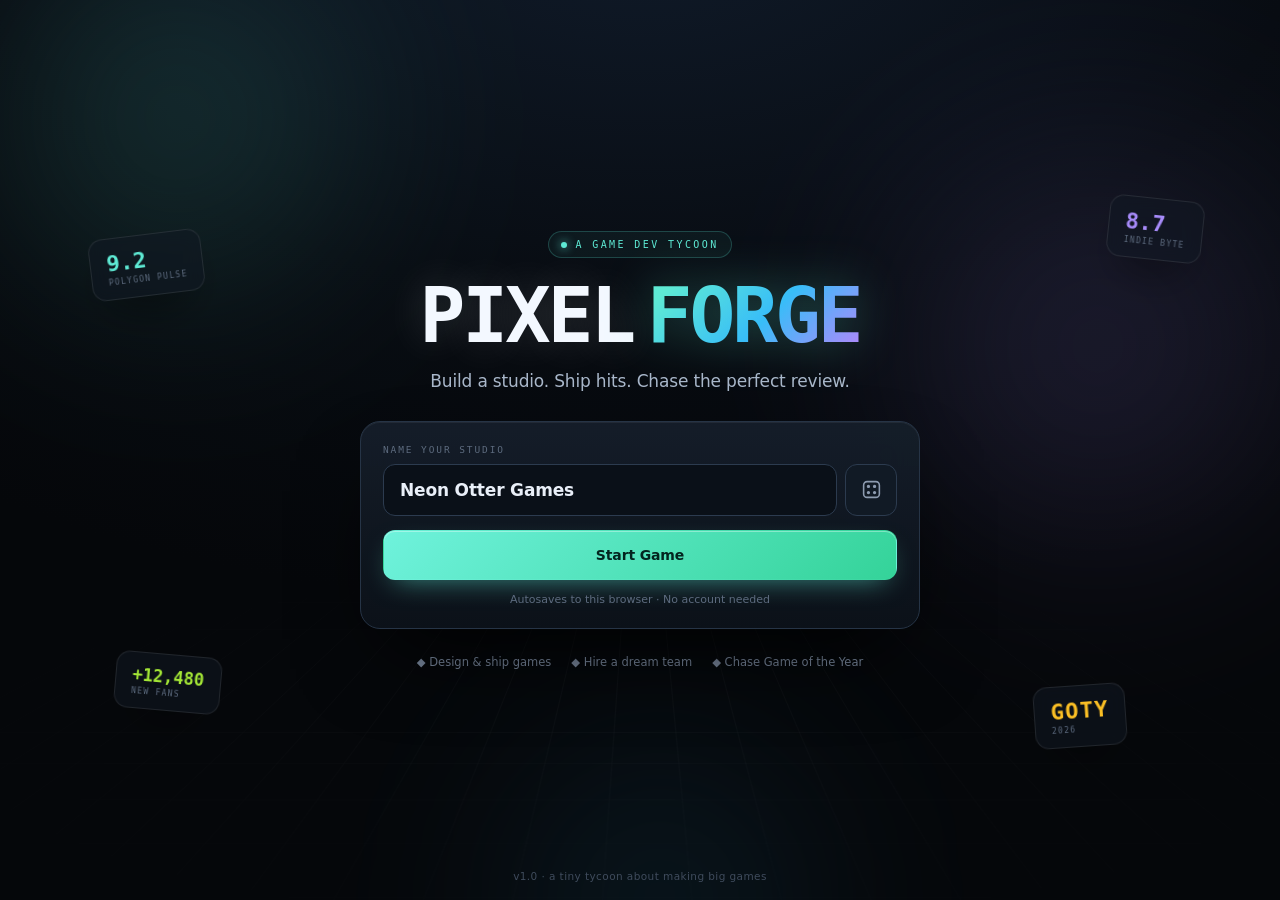
==== commit 51491c7f: "Save source and v2 conversation for issue #20 Run: 45794312734 Generation: 45794312734-1795687793220" ====
--- a/index.html
+++ b/index.html
@@ -1,181 +1,83 @@
 <!doctype html>
-<html lang="fr">
+<html lang="en">
 <head>
-  <meta charset="utf-8">
-  <meta name="viewport" content="width=device-width, initial-scale=1, maximum-scale=1, user-scalable=no, viewport-fit=cover">
-  <meta name="theme-color" content="#0b1120">
-  <meta name="description" content="Pokémon Templier — une aventure fan-made dans un monde de sable, huit villages, huit arènes et deux îles.">
-  <title>Pokémon Templier — Le Serment des Sables</title>
-  <link rel="icon" href="data:image/svg+xml,<svg xmlns='http://www.w3.org/2000/svg' viewBox='0 0 100 100'><rect width='100' height='100' rx='20' fill='%230b1120'/><path d='M50 12l10 26 28 4-21 19 6 28-23-15-23 15 6-28-21-19 28-4z' fill='%23f0c96b'/></svg>">
-  <link rel="stylesheet" href="styles.css">
+<meta charset="utf-8">
+<meta name="viewport" content="width=device-width, initial-scale=1, viewport-fit=cover">
+<meta name="theme-color" content="#080b10">
+<title>Pixel Forge — Game Dev Tycoon</title>
+<link rel="icon" href="data:image/svg+xml,%3Csvg xmlns='http://www.w3.org/2000/svg' viewBox='0 0 32 32'%3E%3Crect width='32' height='32' rx='8' fill='%230b1017'/%3E%3Cpath d='M8 22V10h7a5 5 0 0 1 0 10H8' fill='none' stroke='%235eead4' stroke-width='3'/%3E%3Ccircle cx='24' cy='11' r='2.4' fill='%23a78bfa'/%3E%3C/svg%3E">
+<link rel="stylesheet" href="css/styles.css">
 </head>
 <body>
-  <div id="boot" class="boot">
-    <div class="boot-mark">⚜</div>
-    <div class="boot-title">POKÉMON TEMPLIER</div>
-    <div class="boot-sub">Chargement des sables…</div>
-    <div class="boot-bar"><span></span></div>
+<div id="app">
+
+  <!-- ============ TITLE ============ -->
+  <section id="title-screen">
+    <div class="t-bg" aria-hidden="true">
+      <div class="t-blob b1"></div>
+      <div class="t-blob b2"></div>
+      <div class="t-blob b3"></div>
+      <div class="t-grid"></div>
+    </div>
+    <div class="t-float f1"><span>9.2</span><small>POLYGON PULSE</small></div>
+    <div class="t-float f2"><span>8.7</span><small>INDIE BYTE</small></div>
+    <div class="t-float f3"><b>GOTY</b><small>2026</small></div>
+    <div class="t-float f4"><span>+12,480</span><small>NEW FANS</small></div>
+
+    <div class="t-wrap">
+      <div class="t-badge"><i></i> A GAME DEV TYCOON</div>
+      <h1 class="t-logo"><span>PIXEL</span><em>FORGE</em></h1>
+      <p class="t-sub">Build a studio. Ship hits. Chase the perfect review.</p>
+
+      <div class="t-card">
+        <label for="studio-name">NAME YOUR STUDIO</label>
+        <div class="t-input">
+          <input id="studio-name" maxlength="26" value="Neon Otter Games" autocomplete="off" spellcheck="false" aria-label="Studio name">
+          <button class="dice" id="name-shuffle" type="button" aria-label="Random studio name">
+            <svg viewBox="0 0 24 24" fill="none" stroke="currentColor" stroke-width="1.8" stroke-linecap="round" stroke-linejoin="round"><rect x="3" y="3" width="18" height="18" rx="4"/><circle cx="8.5" cy="8.5" r="1" fill="currentColor"/><circle cx="15.5" cy="15.5" r="1" fill="currentColor"/><circle cx="15.5" cy="8.5" r="1" fill="currentColor"/><circle cx="8.5" cy="15.5" r="1" fill="currentColor"/></svg>
+          </button>
+        </div>
+        <button class="btn btn-primary btn-lg t-start" id="start-btn" type="button">Start Game</button>
+        <button class="btn btn-ghost t-continue" id="continue-btn" type="button" hidden>Continue Studio</button>
+        <p class="t-hint">Autosaves to this browser · No account needed</p>
+      </div>
+
+      <div class="t-features">
+        <span>◆ Design &amp; ship games</span>
+        <span>◆ Hire a dream team</span>
+        <span>◆ Chase Game of the Year</span>
+      </div>
+    </div>
+    <div class="t-foot">v1.0 · a tiny tycoon about making big games</div>
+  </section>
+
+  <!-- ============ GAME SHELL ============ -->
+  <div id="shell" hidden>
+    <header id="topbar">
+      <div class="brand">
+        <div class="brand-mark">
+          <svg viewBox="0 0 32 32" fill="none"><rect width="32" height="32" rx="9" fill="#0f1720" stroke="#243040"/><path d="M8.5 22.5V9.5h6.2a4.6 4.6 0 0 1 0 9.2H8.5" stroke="#5eead4" stroke-width="2.6" stroke-linecap="round"/><circle cx="23.4" cy="10.6" r="2.1" fill="#a78bfa"/></svg>
+        </div>
+        <div class="brand-text"><strong>PIXEL FORGE</strong><span>game dev tycoon</span></div>
+      </div>
+      <div class="topstats" id="topstats"></div>
+      <div class="top-actions">
+        <button class="icon-btn" id="sound-btn" data-action="sound" aria-label="Toggle sound"></button>
+        <button class="icon-btn" id="fast-btn" data-action="fast" aria-label="Fast forward" title="Fast forward"></button>
+        <button class="btn btn-primary advance-btn" data-action="advance" title="Advance one week (Space)">
+          <span class="adv-icon"></span><span class="adv-label">Advance Week</span><kbd>SPACE</kbd>
+        </button>
+        <button class="icon-btn" data-action="menu" aria-label="Menu"></button>
+      </div>
+    </header>
+    <aside id="sidebar"></aside>
+    <main id="main" tabindex="-1"></main>
+    <nav id="bottomnav" aria-label="Main navigation"></nav>
   </div>
 
-  <main id="app">
-    <!-- TITLE -->
-    <section id="screen-title" class="screen active">
-      <svg class="title-scene" viewBox="0 0 1440 900" preserveAspectRatio="xMidYMid slice" aria-hidden="true">
-        <defs>
-          <linearGradient id="sky" x1="0" y1="0" x2="0" y2="1">
-            <stop offset="0" stop-color="#0a1024"/><stop offset=".38" stop-color="#2a2442"/><stop offset=".62" stop-color="#7a4a45"/><stop offset=".8" stop-color="#d98a4a"/><stop offset="1" stop-color="#f2c46a"/>
-          </linearGradient>
-          <radialGradient id="sun" cx="50%" cy="50%" r="50%">
-            <stop offset="0" stop-color="#fff6d0"/><stop offset=".45" stop-color="#ffd27a"/><stop offset="1" stop-color="#ffb35c" stop-opacity="0"/>
-          </radialGradient>
-          <linearGradient id="dune1" x1="0" y1="0" x2="0" y2="1">
-            <stop offset="0" stop-color="#d9a45a"/><stop offset="1" stop-color="#8a5b2e"/>
-          </linearGradient>
-          <linearGradient id="dune2" x1="0" y1="0" x2="0" y2="1">
-            <stop offset="0" stop-color="#b87a3f"/><stop offset="1" stop-color="#5c3a1f"/>
-          </linearGradient>
-          <linearGradient id="dune3" x1="0" y1="0" x2="0" y2="1">
-            <stop offset="0" stop-color="#7a4a2a"/><stop offset="1" stop-color="#2a1a12"/>
-          </linearGradient>
-          <filter id="glow"><feGaussianBlur stdDeviation="8"/></filter>
-        </defs>
-        <rect width="1440" height="900" fill="url(#sky)"/>
-        <circle cx="1080" cy="300" r="180" fill="url(#sun)" opacity=".85"/>
-        <circle cx="1080" cy="300" r="70" fill="#fff1b8" opacity=".9"/>
-        <g opacity=".18" fill="#fff">
-          <circle cx="180" cy="120" r="2"/><circle cx="320" cy="190" r="1.5"/><circle cx="520" cy="90" r="2"/><circle cx="760" cy="160" r="1.4"/><circle cx="940" cy="80" r="1.8"/><circle cx="1260" cy="150" r="1.6"/><circle cx="1350" cy="80" r="2"/><circle cx="60" cy="260" r="1.4"/>
-        </g>
-        <path d="M0 610 Q220 540 430 590 T860 560 T1440 610 V900 H0Z" fill="url(#dune1)"/>
-        <path d="M0 690 Q260 600 520 660 T980 620 T1440 680 V900 H0Z" fill="url(#dune2)"/>
-        <path d="M0 790 Q300 700 620 760 T1100 720 T1440 780 V900 H0Z" fill="url(#dune3)"/>
-        <!-- citadel silhouette -->
-        <g transform="translate(770 430)" opacity=".9">
-          <path d="M-150 180 L-150 30 L-110 30 L-110 -10 L-70 10 L-70 30 L-30 30 L-30 -40 L0 -80 L30 -40 L30 30 L70 30 L70 10 L110 -10 L110 30 L150 30 L150 180 Z" fill="#241a1a"/>
-          <path d="M-150 30 L-110 30 L-110 -10 L-70 10 L-70 30 L-30 30 L-30 -40 L0 -80 L30 -40 L30 30 L70 30 L70 10 L110 -10 L110 30 L150 30" fill="none" stroke="#f0c96b" stroke-width="2" opacity=".35"/>
-          <rect x="-14" y="120" width="28" height="60" rx="4" fill="#0b1120"/>
-          <rect x="-86" y="90" width="20" height="28" fill="#f0c96b" opacity=".28"/>
-          <rect x="66" y="90" width="20" height="28" fill="#f0c96b" opacity=".28"/>
-          <path d="M0 -80 L0 -140" stroke="#f0c96b" stroke-width="3"/>
-          <path d="M0 -140 l34 12 -34 12z" fill="#f0c96b"/>
-        </g>
-        <!-- palms -->
-        <g transform="translate(150 640)" fill="#1c1410">
-          <path d="M0 0 C10 -50 20 -90 12 -130" stroke="#1c1410" stroke-width="10" fill="none"/>
-          <path d="M12 -130 C-30 -160 -60 -150 -80 -130 C-40 -142 -10 -128 12 -118Z"/>
-          <path d="M12 -130 C50 -170 90 -160 110 -136 C70 -146 38 -128 12 -118Z"/>
-          <path d="M12 -130 C0 -180 -20 -200 -50 -206 C-20 -184 -4 -158 8 -122Z"/>
-        </g>
-        <g transform="translate(1290 680) scale(.8)" fill="#1c1410">
-          <path d="M0 0 C10 -50 20 -90 12 -130" stroke="#1c1410" stroke-width="10" fill="none"/>
-          <path d="M12 -130 C-30 -160 -60 -150 -80 -130 C-40 -142 -10 -128 12 -118Z"/>
-          <path d="M12 -130 C50 -170 90 -160 110 -136 C70 -146 38 -128 12 -118Z"/>
-        </g>
-        <g fill="#1c1410" opacity=".7">
-          <path d="M420 250 q14 -10 28 0 q-14 -4 -28 0"/><path d="M470 220 q10 -8 20 0 q-10 -3 -20 0"/>
-        </g>
-      </svg>
-      <canvas id="title-particles" class="title-particles"></canvas>
-      <div class="title-content">
-        <div class="title-kicker"><span></span>Une aventure forgée dans le sable<span></span></div>
-        <h1 class="title-logo">
-          <span class="logo-pokemon">POKÉMON</span>
-          <span class="logo-templier">TEMPLIER</span>
-          <span class="logo-underline"></span>
-        </h1>
-        <p class="title-sub">Huit villages. Huit arènes. Deux îles. Un serment.</p>
-        <div class="title-actions">
-          <button id="btn-new" class="btn gold big">⚜ Nouvelle partie</button>
-          <button id="btn-continue" class="btn big" disabled>Continuer</button>
-          <button id="btn-online-title" class="btn ghost">🌐 Poke Online MMO <span class="maint-pill">maintenance</span></button>
-        </div>
-        <div class="title-save" id="title-save">Aucune sauvegarde détectée</div>
-      </div>
-      <footer class="title-footer">
-        <span>Fan game original · non officiel · 2026</span>
-        <span class="title-tip">Astuce : le Professeur Sable explique tout au début.</span>
-        <button id="btn-sound" class="icon-btn" aria-label="Son">🔊</button>
-      </footer>
-    </section>
-
-    <!-- INTRO -->
-    <section id="screen-intro" class="screen">
-      <div class="intro-bg"></div>
-      <div class="intro-layout">
-        <div class="intro-art" id="intro-art"></div>
-        <div class="intro-panel panel">
-          <div class="intro-top">
-            <span class="eyebrow" id="intro-eyebrow">Le monde de Templier</span>
-            <span class="intro-step" id="intro-step">01</span>
-          </div>
-          <div class="intro-speaker">
-            <span class="speaker-dot"></span>
-            <strong id="intro-speaker">Professeur Sable</strong>
-            <small id="intro-role">Chercheur de sable</small>
-          </div>
-          <div class="intro-text" id="intro-text"></div>
-          <div class="intro-form" id="intro-form"></div>
-          <div class="intro-actions" id="intro-actions"></div>
-        </div>
-      </div>
-      <button class="intro-skip" id="intro-skip">Passer l’introduction ▸</button>
-    </section>
-
-    <!-- GAME -->
-    <section id="screen-game" class="screen">
-      <header id="hud">
-        <div class="hud-left">
-          <div class="hud-location">
-            <span class="eyebrow" id="hud-region">Région de Templier</span>
-            <h2 id="hud-loc">Sablonville</h2>
-            <small id="hud-sub">Berceau des Sables</small>
-          </div>
-          <div class="hud-badges" id="hud-badges"></div>
-        </div>
-        <div class="hud-objective" id="hud-objective">Objectif</div>
-        <div class="hud-right">
-          <button class="hud-btn" data-menu="map" title="Carte du monde (M)"><span>🗺</span><small>Carte</small></button>
-          <button class="hud-btn" data-menu="card" title="Carte de dresseur (C)"><span>🎴</span><small>Dresseur</small></button>
-          <button class="hud-btn" data-menu="friends" title="Amis (F)"><span>🤝</span><small>Amis</small></button>
-          <button class="hud-btn" data-menu="online" title="Poke Online MMO (O)"><span>🌐</span><small>Online</small></button>
-          <button class="hud-btn" data-menu="bag" title="Sac (B)"><span>🎒</span><small>Sac</small></button>
-          <button class="hud-btn" data-menu="team" title="Équipe"><span>🐾</span><small>Équipe</small></button>
-          <button class="hud-btn" data-menu="pause" title="Menu (Échap)"><span>☰</span><small>Menu</small></button>
-        </div>
-      </header>
-      <div id="world-wrap">
-        <canvas id="world"></canvas>
-        <div id="location-banner" class="location-banner"></div>
-        <div id="world-prompt" class="world-prompt"></div>
-        <div class="world-controls-hint" id="world-controls-hint">Flèches / ZQSD pour marcher · E pour interagir · M pour la carte</div>
-        <div class="world-weather" id="world-weather"></div>
-      </div>
-      <div id="game-bottom">
-        <div id="hint-bar" class="hint-bar">
-          <span class="hint-key">E</span>
-          <span id="hint-text">Approche-toi d’un personnage ou d’un bâtiment.</span>
-        </div>
-        <div id="team-strip" class="team-strip"></div>
-      </div>
-      <div id="touch-controls" class="touch-controls">
-        <div class="dpad">
-          <button data-dir="up" class="dpad-btn up" aria-label="Haut">▲</button>
-          <button data-dir="left" class="dpad-btn left" aria-label="Gauche">◀</button>
-          <button data-dir="right" class="dpad-btn right" aria-label="Droite">▶</button>
-          <button data-dir="down" class="dpad-btn down" aria-label="Bas">▼</button>
-        </div>
-        <div class="touch-actions">
-          <button id="touch-b" class="touch-round small" aria-label="Menu">☰</button>
-          <button id="touch-a" class="touch-round" aria-label="Interagir">A</button>
-        </div>
-      </div>
-    </section>
-  </main>
-
-  <div id="toast-root"></div>
   <div id="modal-root"></div>
-  <div id="dialog-root"></div>
-  <div id="battle-root"></div>
-
-  <script type="module" src="js/main.js"></script>
+  <div id="toast-root" aria-live="polite"></div>
+</div>
+<script type="module" src="js/main.js"></script>
 </body>
 </html>
--- a/css/styles.css
+++ b/css/styles.css
@@ -0,0 +1,916 @@
+:root {
+  --bg: #070a0f;
+  --bg2: #0b1017;
+  --panel: #101722;
+  --panel2: #151e2b;
+  --line: #212d3c;
+  --line2: #2d3d51;
+  --text: #e9eff8;
+  --muted: #8d9bb0;
+  --faint: #5d6b7f;
+  --teal: #5eead4;
+  --violet: #a78bfa;
+  --amber: #fbbf24;
+  --pink: #f472b6;
+  --red: #fb7185;
+  --green: #a3e635;
+  --mono: ui-monospace, "SF Mono", "Cascadia Code", Menlo, Consolas, monospace;
+  --sans: "Inter", "Segoe UI", system-ui, -apple-system, Roboto, sans-serif;
+  --radius: 16px;
+  --shadow: 0 30px 70px -35px rgba(0, 0, 0, .95);
+}
+
+* { box-sizing: border-box; }
+[hidden] { display: none !important; }
+html, body { height: 100%; }
+body {
+  margin: 0;
+  font-family: var(--sans);
+  color: var(--text);
+  background: var(--bg);
+  -webkit-font-smoothing: antialiased;
+  overflow: hidden;
+}
+body::before {
+  content: "";
+  position: fixed;
+  inset: 0;
+  background:
+    radial-gradient(900px 600px at 12% -10%, rgba(94, 234, 212, .07), transparent 60%),
+    radial-gradient(800px 500px at 95% 0%, rgba(167, 139, 250, .07), transparent 55%),
+    radial-gradient(700px 700px at 50% 120%, rgba(56, 189, 248, .04), transparent 60%),
+    var(--bg);
+  z-index: -2;
+  pointer-events: none;
+}
+body::after {
+  content: "";
+  position: fixed;
+  inset: 0;
+  background-image: linear-gradient(rgba(255, 255, 255, .018) 1px, transparent 1px), linear-gradient(90deg, rgba(255, 255, 255, .018) 1px, transparent 1px);
+  background-size: 44px 44px;
+  mask-image: radial-gradient(ellipse at 50% 0%, #000 10%, transparent 75%);
+  z-index: -1;
+  pointer-events: none;
+}
+
+h1, h2, h3, h4, p { margin: 0; }
+h1 { font-size: 30px; letter-spacing: -.035em; font-weight: 750; }
+h2 { font-size: 18px; letter-spacing: -.02em; font-weight: 700; }
+h3 { font-size: 15px; letter-spacing: -.01em; font-weight: 700; }
+b { font-weight: 700; }
+small { font-size: 11.5px; }
+button { font-family: inherit; }
+input { font-family: inherit; }
+::selection { background: rgba(94, 234, 212, .28); }
+
+::-webkit-scrollbar { width: 10px; height: 10px; }
+::-webkit-scrollbar-track { background: transparent; }
+::-webkit-scrollbar-thumb { background: #253243; border-radius: 99px; border: 2px solid var(--bg); }
+::-webkit-scrollbar-thumb:hover { background: #34465c; }
+
+:focus-visible { outline: 2px solid rgba(94, 234, 212, .8); outline-offset: 2px; }
+
+.ic { flex: none; vertical-align: -3px; }
+.muted { color: var(--muted); font-weight: 500; }
+.sub { color: var(--muted); font-size: 13.5px; line-height: 1.55; }
+.eyebrow { font-family: var(--mono); font-size: 10px; letter-spacing: .19em; color: var(--faint); text-transform: uppercase; }
+.pos { color: var(--teal); }
+.neg { color: var(--red); }
+.danger-text { color: var(--red) !important; }
+.hint-line { color: var(--muted); font-size: 12.5px; line-height: 1.55; margin: 10px 0 0; }
+.tiny-note { color: var(--faint); font-size: 11px; line-height: 1.5; margin-top: 8px; }
+.divider { height: 1px; background: var(--line); margin: 14px 0; }
+kbd {
+  font-family: var(--mono); font-size: 9px; letter-spacing: .08em; padding: 3px 6px;
+  border: 1px solid rgba(255, 255, 255, .14); border-bottom-width: 2px; border-radius: 5px;
+  color: var(--muted); background: rgba(255, 255, 255, .03);
+}
+
+/* ---------------- buttons ---------------- */
+.btn {
+  display: inline-flex; align-items: center; justify-content: center; gap: 8px;
+  height: 40px; padding: 0 15px; border-radius: 10px;
+  border: 1px solid var(--line2); background: linear-gradient(180deg, #1c2634, #161e29);
+  color: var(--text); font-size: 13px; font-weight: 650; letter-spacing: -.01em;
+  cursor: pointer; white-space: nowrap; transition: transform .16s ease, background .16s ease, border-color .16s ease, box-shadow .16s ease;
+}
+.btn:hover:not(:disabled) { background: linear-gradient(180deg, #24303f, #1a2431); border-color: #3a4d63; transform: translateY(-1px); }
+.btn:active:not(:disabled) { transform: translateY(0); }
+.btn:disabled { opacity: .42; cursor: not-allowed; }
+.btn-primary {
+  background: linear-gradient(135deg, #6ff2dc, #34d399);
+  border-color: transparent; color: #03251f;
+  box-shadow: 0 10px 28px -12px rgba(94, 234, 212, .65), inset 0 1px 0 rgba(255, 255, 255, .35);
+}
+.btn-primary:hover:not(:disabled) { background: linear-gradient(135deg, #8bf7e4, #4ade80); border-color: transparent; filter: brightness(1.03); }
+.btn-danger { background: linear-gradient(135deg, #fb7185, #e11d48); border-color: transparent; color: #2b0309; box-shadow: 0 10px 26px -12px rgba(251, 113, 133, .6); }
+.btn-danger:hover:not(:disabled) { filter: brightness(1.06); background: linear-gradient(135deg, #fb7185, #e11d48); }
+.btn-ghost { background: transparent; border-color: var(--line); color: var(--muted); }
+.btn-ghost:hover:not(:disabled) { color: var(--text); background: rgba(255, 255, 255, .04); }
+.btn-lg { height: 50px; padding: 0 22px; font-size: 14px; border-radius: 12px; }
+.btn-sm { height: 32px; padding: 0 10px; font-size: 11.5px; border-radius: 8px; gap: 6px; }
+.btn-full { width: 100%; }
+.icon-btn {
+  width: 40px; height: 40px; display: inline-grid; place-items: center; flex: none;
+  border-radius: 10px; border: 1px solid var(--line); background: rgba(255, 255, 255, .025);
+  color: var(--muted); cursor: pointer; transition: .16s;
+}
+.icon-btn:hover { color: var(--text); background: rgba(255, 255, 255, .06); border-color: var(--line2); }
+.icon-btn.active { color: var(--teal); border-color: rgba(94, 234, 212, .4); background: rgba(94, 234, 212, .1); box-shadow: 0 0 18px -6px rgba(94, 234, 212, .5); }
+.icon-btn.muted { color: var(--faint); }
+.icon-btn.sm { width: 32px; height: 32px; border-radius: 8px; }
+.icon-btn.danger-text:hover { color: var(--red); border-color: rgba(251, 113, 133, .4); background: rgba(251, 113, 133, .08); }
+
+/* ---------------- title screen ---------------- */
+#title-screen {
+  position: fixed; inset: 0; display: grid; place-items: center;
+  overflow: auto; padding: 32px 20px;
+  background: radial-gradient(1200px 700px at 50% -10%, #101b2a 0%, #080c12 55%, #05070a 100%);
+}
+#title-screen[hidden] { display: none; }
+.t-bg { position: absolute; inset: 0; overflow: hidden; pointer-events: none; }
+.t-blob { position: absolute; border-radius: 50%; filter: blur(90px); opacity: .55; animation: drift 18s ease-in-out infinite alternate; }
+.t-blob.b1 { width: 560px; height: 560px; left: -8%; top: -18%; background: radial-gradient(circle, rgba(94, 234, 212, .35), transparent 65%); }
+.t-blob.b2 { width: 620px; height: 620px; right: -10%; top: 4%; background: radial-gradient(circle, rgba(167, 139, 250, .32), transparent 65%); animation-delay: -6s; }
+.t-blob.b3 { width: 500px; height: 500px; left: 32%; bottom: -28%; background: radial-gradient(circle, rgba(56, 189, 248, .22), transparent 65%); animation-delay: -11s; }
+.t-grid {
+  position: absolute; inset: 0;
+  background-image: linear-gradient(rgba(255, 255, 255, .05) 1px, transparent 1px), linear-gradient(90deg, rgba(255, 255, 255, .05) 1px, transparent 1px);
+  background-size: 56px 56px;
+  mask-image: radial-gradient(ellipse 70% 60% at 50% 40%, #000 10%, transparent 75%);
+  opacity: .5;
+  transform: perspective(600px) rotateX(48deg) translateY(30%) scale(1.6);
+  transform-origin: center bottom;
+}
+@keyframes drift { from { transform: translate3d(0, 0, 0) scale(1); } to { transform: translate3d(40px, 30px, 0) scale(1.12); } }
+
+.t-wrap { position: relative; z-index: 2; width: min(560px, 100%); text-align: center; animation: rise .7s cubic-bezier(.2, .8, .2, 1); }
+@keyframes rise { from { opacity: 0; transform: translateY(18px); } to { opacity: 1; transform: none; } }
+.t-badge {
+  display: inline-flex; align-items: center; gap: 8px; font-family: var(--mono);
+  font-size: 10px; letter-spacing: .24em; color: var(--teal);
+  padding: 7px 12px; border: 1px solid rgba(94, 234, 212, .22); border-radius: 99px;
+  background: rgba(94, 234, 212, .05); margin-bottom: 22px;
+}
+.t-badge i { width: 6px; height: 6px; border-radius: 50%; background: var(--teal); box-shadow: 0 0 10px var(--teal); animation: pulse 2s infinite; }
+@keyframes pulse { 0%, 100% { opacity: 1; } 50% { opacity: .35; } }
+.t-logo {
+  font-family: var(--mono); font-size: clamp(44px, 9vw, 76px); font-weight: 800;
+  letter-spacing: -.04em; line-height: .95; margin: 0 0 18px; display: flex; justify-content: center; gap: .18em;
+}
+.t-logo span { color: #f3f8ff; text-shadow: 0 0 40px rgba(255, 255, 255, .18); }
+.t-logo em {
+  font-style: normal;
+  background: linear-gradient(135deg, #5eead4 10%, #38bdf8 55%, #a78bfa 95%);
+  -webkit-background-clip: text; background-clip: text; color: transparent;
+  filter: drop-shadow(0 0 24px rgba(94, 234, 212, .35));
+}
+.t-sub { color: #a9b7ca; font-size: clamp(14px, 2.4vw, 17px); margin-bottom: 30px; letter-spacing: -.01em; }
+.t-card {
+  text-align: left; background: linear-gradient(180deg, rgba(22, 31, 43, .92), rgba(12, 18, 26, .95));
+  border: 1px solid #263446; border-radius: 20px; padding: 22px;
+  box-shadow: 0 40px 90px -30px rgba(0, 0, 0, .95), inset 0 1px 0 rgba(255, 255, 255, .06);
+  backdrop-filter: blur(16px);
+}
+.t-card label { display: block; font-family: var(--mono); font-size: 9.5px; letter-spacing: .2em; color: var(--faint); margin-bottom: 9px; }
+.t-input { display: flex; gap: 8px; margin-bottom: 14px; }
+.t-input input {
+  flex: 1; height: 52px; padding: 0 16px; border-radius: 12px; border: 1px solid #2c3b4f;
+  background: #0a1018; color: var(--text); font-size: 17px; font-weight: 650; letter-spacing: -.01em;
+  transition: .18s;
+}
+.t-input input:focus { outline: none; border-color: rgba(94, 234, 212, .55); box-shadow: 0 0 0 4px rgba(94, 234, 212, .09); }
+.dice { width: 52px; height: 52px; border-radius: 12px; border: 1px solid #2c3b4f; background: #111a25; color: var(--muted); display: grid; place-items: center; cursor: pointer; transition: .18s; }
+.dice svg { width: 21px; height: 21px; }
+.dice:hover { color: var(--teal); border-color: rgba(94, 234, 212, .4); }
+.t-start { width: 100%; }
+.t-continue { width: 100%; margin-top: 9px; }
+.t-hint { text-align: center; color: var(--faint); font-size: 11px; margin-top: 13px; }
+.t-features { display: flex; flex-wrap: wrap; justify-content: center; gap: 8px 20px; margin-top: 26px; color: #7c8ba1; font-size: 11.5px; }
+.t-features span { white-space: nowrap; }
+.t-foot { position: absolute; bottom: 18px; left: 0; right: 0; text-align: center; color: #3f4b5c; font-size: 10.5px; letter-spacing: .04em; z-index: 2; }
+.t-float {
+  position: absolute; z-index: 1; display: flex; flex-direction: column; gap: 2px;
+  padding: 12px 16px; border-radius: 14px; border: 1px solid rgba(255, 255, 255, .09);
+  background: rgba(16, 23, 34, .55); backdrop-filter: blur(10px);
+  box-shadow: 0 20px 50px -20px #000; animation: floaty 7s ease-in-out infinite;
+}
+.t-float span, .t-float b { font-family: var(--mono); font-size: 22px; font-weight: 700; color: var(--teal); }
+.t-float small { font-family: var(--mono); font-size: 8px; letter-spacing: .16em; color: var(--faint); }
+.t-float.f1 { left: 7%; top: 26%; transform: rotate(-7deg); }
+.t-float.f2 { right: 6%; top: 22%; transform: rotate(6deg); animation-delay: -2.4s; }
+.t-float.f2 span { color: var(--violet); }
+.t-float.f3 { right: 12%; bottom: 17%; transform: rotate(-4deg); animation-delay: -4s; }
+.t-float.f3 b { color: var(--amber); letter-spacing: .06em; }
+.t-float.f4 { left: 9%; bottom: 21%; transform: rotate(5deg); animation-delay: -5.5s; }
+.t-float.f4 span { color: var(--green); font-size: 17px; }
+@keyframes floaty { 0%, 100% { translate: 0 0; } 50% { translate: 0 -12px; } }
+
+/* ---------------- app shell ---------------- */
+#shell {
+  height: 100dvh; display: grid;
+  grid-template-columns: 228px minmax(0, 1fr);
+  grid-template-rows: 66px minmax(0, 1fr);
+}
+#shell[hidden] { display: none; }
+
+#topbar {
+  grid-column: 1 / -1; grid-row: 1; z-index: 30;
+  display: flex; align-items: center; gap: 18px;
+  padding: 0 16px 0 18px;
+  background: rgba(9, 13, 19, .88);
+  border-bottom: 1px solid var(--line);
+  backdrop-filter: blur(18px);
+}
+.brand { display: flex; align-items: center; gap: 10px; width: 196px; flex: none; }
+.brand-mark { width: 34px; height: 34px; flex: none; }
+.brand-mark svg { width: 34px; height: 34px; display: block; }
+.brand-text { display: flex; flex-direction: column; line-height: 1.1; }
+.brand-text strong { font-family: var(--mono); font-size: 12.5px; letter-spacing: .08em; }
+.brand-text span { font-size: 9px; color: var(--faint); letter-spacing: .13em; text-transform: uppercase; }
+.topstats { display: flex; align-items: center; gap: 4px; flex: 1; min-width: 0; overflow-x: auto; scrollbar-width: none; }
+.topstats::-webkit-scrollbar { display: none; }
+.stat { display: flex; align-items: center; gap: 8px; padding: 5px 11px; border-radius: 9px; flex: none; }
+.stat:hover { background: rgba(255, 255, 255, .035); }
+.stat-ic { color: var(--faint); display: grid; place-items: center; }
+.stat-txt { display: flex; flex-direction: column; line-height: 1.12; }
+.stat-txt small { font-size: 8.5px; letter-spacing: .12em; text-transform: uppercase; color: var(--faint); font-weight: 600; }
+.stat-txt b { font-family: var(--mono); font-size: 12.5px; font-weight: 650; letter-spacing: -.01em; }
+.stat.bad .stat-txt b { color: var(--red); }
+.stat.warn .stat-txt b { color: var(--amber); }
+.stat-week { border-right: 1px solid var(--line); border-radius: 0; margin-right: 4px; padding-right: 16px; }
+.stat-week .stat-ic { color: var(--teal); }
+.top-actions { display: flex; align-items: center; gap: 7px; flex: none; }
+.advance-btn { height: 38px; padding: 0 14px; gap: 7px; }
+.advance-btn .adv-icon { display: grid; place-items: center; }
+.advance-btn kbd { color: rgba(3, 37, 31, .6); border-color: rgba(3, 37, 31, .25); background: rgba(255, 255, 255, .18); }
+
+#sidebar {
+  grid-column: 1; grid-row: 2; display: flex; flex-direction: column;
+  padding: 16px 12px 14px; border-right: 1px solid var(--line);
+  background: rgba(9, 13, 19, .55); overflow-y: auto;
+}
+.side-nav { display: flex; flex-direction: column; gap: 3px; }
+.nav-item {
+  display: flex; align-items: center; gap: 11px; height: 42px; padding: 0 12px;
+  border: 1px solid transparent; border-radius: 10px; background: transparent;
+  color: var(--muted); font-size: 13px; font-weight: 600; cursor: pointer;
+  text-align: left; transition: .15s; position: relative;
+}
+.nav-item:hover { color: var(--text); background: rgba(255, 255, 255, .04); }
+.nav-item.active { color: var(--text); background: linear-gradient(90deg, rgba(94, 234, 212, .12), rgba(94, 234, 212, .03)); border-color: rgba(94, 234, 212, .18); }
+.nav-item.active .ic { color: var(--teal); }
+.nav-item.active::before { content: ""; position: absolute; left: -12px; top: 10px; bottom: 10px; width: 3px; border-radius: 0 3px 3px 0; background: var(--teal); box-shadow: 0 0 12px var(--teal); }
+.nav-dot { width: 6px; height: 6px; border-radius: 50%; background: var(--teal); margin-left: auto; box-shadow: 0 0 8px var(--teal); }
+.side-foot { margin-top: auto; padding-top: 16px; display: flex; flex-direction: column; gap: 2px; }
+.side-office { padding: 12px; border-radius: 12px; background: rgba(255, 255, 255, .025); border: 1px solid var(--line); margin-bottom: 8px; }
+.side-office b { display: block; font-size: 12.5px; margin: 4px 0 2px; white-space: nowrap; overflow: hidden; text-overflow: ellipsis; }
+.side-office small { color: var(--faint); font-size: 10px; }
+.side-link { display: flex; align-items: center; gap: 9px; height: 36px; padding: 0 10px; background: none; border: none; border-radius: 8px; color: var(--faint); font-size: 12px; cursor: pointer; text-align: left; }
+.side-link:hover { color: var(--text); background: rgba(255, 255, 255, .04); }
+
+#main {
+  grid-column: 2; grid-row: 2; overflow-y: auto; overflow-x: hidden;
+  padding: 24px 28px 56px; scroll-behavior: smooth;
+}
+#main > * { max-width: 1280px; margin-left: auto; margin-right: auto; }
+#bottomnav { display: none; }
+
+/* ---------------- common layout ---------------- */
+.view-head { display: flex; align-items: flex-end; justify-content: space-between; gap: 18px; margin-bottom: 20px; flex-wrap: wrap; }
+.view-head h1 { margin-top: 5px; }
+.view-head .sub { margin-top: 5px; }
+.view-head .chips { margin-top: 10px; }
+.head-actions { display: flex; align-items: center; gap: 8px; flex-wrap: wrap; }
+
+.panel {
+  background: linear-gradient(180deg, rgba(255, 255, 255, .028), rgba(255, 255, 255, 0) 40%), var(--panel);
+  border: 1px solid var(--line); border-radius: var(--radius);
+  box-shadow: var(--shadow); padding: 18px; position: relative;
+}
+.panel-head { display: flex; align-items: center; justify-content: space-between; gap: 12px; margin-bottom: 14px; }
+.panel-head h2 { display: flex; align-items: center; gap: 8px; }
+.panel-head.sub-head { margin: 0 0 10px; }
+.panel-head .muted { font-size: 11.5px; }
+
+.chips { display: flex; flex-wrap: wrap; gap: 6px; align-items: center; }
+.chip {
+  display: inline-flex; align-items: center; gap: 6px; height: 27px; padding: 0 10px 0 4px;
+  border-radius: 8px; background: linear-gradient(90deg, color-mix(in srgb, var(--c1) 16%, transparent), color-mix(in srgb, var(--c2) 8%, transparent));
+  border: 1px solid color-mix(in srgb, var(--c1) 26%, transparent);
+  font-size: 11.5px; font-weight: 600; color: color-mix(in srgb, var(--c1) 65%, white); white-space: nowrap;
+}
+.chip-mono { display: grid; place-items: center; width: 20px; height: 19px; border-radius: 5px; font-family: var(--mono); font-size: 8.5px; font-weight: 700; color: #06121a; background: linear-gradient(135deg, var(--c1), var(--c2)); }
+.chip-sm { height: 23px; font-size: 10.5px; padding-right: 8px; }
+.chip-sm .chip-mono { width: 17px; height: 16px; font-size: 7.5px; }
+.chip-plain { background: rgba(255, 255, 255, .03); border-color: var(--line); color: var(--muted); padding: 0 10px; gap: 7px; }
+.chip-plain .ic { color: var(--faint); }
+.tag {
+  display: inline-flex; align-items: center; gap: 5px; height: 24px; padding: 0 8px;
+  border-radius: 7px; border: 1px solid var(--line); background: rgba(255, 255, 255, .025);
+  font-size: 10.5px; font-weight: 600; color: var(--muted); white-space: nowrap;
+}
+.tag.good { color: var(--teal); border-color: rgba(94, 234, 212, .3); background: rgba(94, 234, 212, .07); }
+.tag.bad { color: var(--red); border-color: rgba(251, 113, 133, .3); background: rgba(251, 113, 133, .07); }
+.tag.warn { color: var(--amber); border-color: rgba(251, 191, 36, .3); background: rgba(251, 191, 36, .07); }
+.tag.you { color: var(--violet); border-color: rgba(167, 139, 250, .3); background: rgba(167, 139, 250, .08); }
+
+.bar { height: 7px; border-radius: 99px; background: #0a0f16; overflow: hidden; border: 1px solid rgba(255, 255, 255, .035); }
+.bar > i { display: block; height: 100%; border-radius: 99px; background: linear-gradient(90deg, var(--c1, #5eead4), var(--c2, #38bdf8)); transition: width .45s cubic-bezier(.2, .8, .2, 1); box-shadow: 0 0 12px -2px var(--c1, #5eead4); }
+.bar.thin { height: 5px; }
+.bar.tall { height: 10px; }
+
+.stat-box { padding: 11px 13px; border-radius: 11px; background: rgba(255, 255, 255, .025); border: 1px solid var(--line); }
+.stat-box small { display: block; color: var(--faint); font-size: 9.5px; letter-spacing: .08em; text-transform: uppercase; margin-bottom: 4px; }
+.stat-box b { font-family: var(--mono); font-size: 17px; font-weight: 650; }
+.stat-box b span { font-size: 10px; color: var(--faint); font-weight: 500; }
+.stat-row { display: grid; grid-template-columns: repeat(4, 1fr); gap: 8px; margin-top: 14px; }
+
+.empty-state { text-align: center; padding: 56px 24px; display: flex; flex-direction: column; align-items: center; gap: 8px; }
+.empty-state.small { padding: 30px 18px; }
+.empty-art { width: 76px; height: 76px; border-radius: 20px; display: grid; place-items: center; color: var(--teal); background: radial-gradient(circle at 30% 20%, rgba(94, 234, 212, .18), rgba(94, 234, 212, .02)); border: 1px solid rgba(94, 234, 212, .18); margin-bottom: 6px; }
+.empty-state .btn { margin-top: 12px; }
+
+.live-dot { font-family: var(--mono); font-size: 8.5px; letter-spacing: .16em; color: var(--teal); display: inline-flex; align-items: center; gap: 6px; }
+.live-dot::before { content: ""; width: 5px; height: 5px; border-radius: 50%; background: var(--teal); box-shadow: 0 0 8px var(--teal); animation: pulse 1.8s infinite; }
+
+/* ---------------- studio dashboard ---------------- */
+.studio-grid { display: grid; grid-template-columns: minmax(0, 1.6fr) minmax(310px, 1fr); gap: 16px; align-items: stretch; }
+.office-panel { grid-column: 1; padding: 0; overflow: hidden; display: flex; flex-direction: column; min-height: 320px; }
+.office-overlay { position: absolute; z-index: 2; display: flex; gap: 6px; }
+.office-overlay.top { top: 12px; left: 12px; right: 12px; justify-content: space-between; }
+.office-overlay .chip { background: rgba(8, 12, 18, .68); backdrop-filter: blur(8px); border-color: rgba(255, 255, 255, .09); color: #c3d0e0; }
+.office-svg { display: block; width: 100%; height: auto; margin-top: auto; }
+.office-foot { display: flex; align-items: center; gap: 6px; padding: 10px 13px; border-top: 1px solid var(--line); background: rgba(8, 12, 18, .45); overflow-x: auto; scrollbar-width: none; }
+.office-foot::-webkit-scrollbar { display: none; }
+.mini-dev { display: flex; align-items: center; gap: 6px; padding: 4px 8px 4px 4px; border-radius: 8px; background: rgba(255, 255, 255, .025); border: 1px solid rgba(255, 255, 255, .04); flex: none; }
+.mini-av { width: 23px; height: 23px; border-radius: 6px; display: grid; place-items: center; font-family: var(--mono); font-size: 8.5px; font-weight: 700; color: #081018; background: linear-gradient(135deg, var(--c, #5eead4), color-mix(in srgb, var(--c, #5eead4) 55%, #0b1017)); }
+.mini-name { font-size: 10.5px; color: var(--muted); font-weight: 600; }
+.mini-morale { width: 30px; height: 3px; border-radius: 9px; background: #0a0f15; overflow: hidden; }
+.mini-morale i { display: block; height: 100%; background: var(--c); }
+.mini-dev.empty { opacity: .55; border-style: dashed; }
+.mini-dev.empty .mini-av { background: transparent; border: 1px dashed var(--line2); color: var(--faint); }
+.mini-dev.more { color: var(--faint); font-size: 10px; padding: 6px 9px; }
+
+.pulse-panel { grid-column: 2; display: flex; flex-direction: column; }
+.fin-list { display: flex; flex-direction: column; gap: 7px; }
+.fin-row { display: flex; align-items: center; justify-content: space-between; font-size: 12.5px; color: var(--muted); }
+.fin-row b { font-family: var(--mono); font-size: 12.5px; color: var(--text); font-weight: 600; }
+.fin-row.total { padding-top: 8px; border-top: 1px dashed var(--line); font-weight: 600; color: var(--text); }
+.fin-row.total b { font-size: 15px; }
+.metric-line { margin-bottom: 11px; }
+.metric-top { display: flex; align-items: center; justify-content: space-between; gap: 10px; font-size: 11.5px; color: var(--muted); margin-bottom: 6px; }
+.metric-top b { font-family: var(--mono); font-size: 11.5px; color: var(--text); }
+.metric-top .ic { color: var(--faint); }
+.mini-stats { display: grid; grid-template-columns: repeat(3, 1fr); gap: 8px; margin-top: 14px; }
+.mini-stats > div { padding: 8px 9px; border-radius: 9px; background: rgba(255, 255, 255, .025); border: 1px solid var(--line); }
+.mini-stats small { display: block; color: var(--faint); font-size: 9px; text-transform: uppercase; letter-spacing: .08em; margin-bottom: 2px; }
+.mini-stats b { font-family: var(--mono); font-size: 12.5px; font-weight: 650; }
+.milestone { margin-top: auto; padding-top: 14px; border-top: 1px solid var(--line); }
+.milestone small { display: block; color: var(--faint); font-size: 10.5px; margin-top: 6px; }
+.milestone.done { display: flex; align-items: center; gap: 8px; color: var(--amber); font-size: 12px; font-weight: 600; }
+
+.project-summary { grid-column: 1; }
+.project-summary.empty-project { display: flex; align-items: center; gap: 20px; }
+.project-summary.empty-project .empty-art { margin: 0; flex: none; }
+.project-summary.empty-project .row-actions { margin-top: 14px; }
+.progress-head { display: flex; align-items: center; justify-content: space-between; gap: 10px; font-size: 11.5px; color: var(--muted); margin: 12px 0 7px; }
+.progress-head b { font-family: var(--mono); color: var(--text); }
+.summary-grid { display: grid; grid-template-columns: repeat(4, 1fr); gap: 8px; margin: 14px 0 0; }
+.summary-grid > div { padding: 9px 11px; border-radius: 9px; background: rgba(255, 255, 255, .025); border: 1px solid var(--line); }
+.summary-grid small { display: block; color: var(--faint); font-size: 9.5px; text-transform: uppercase; letter-spacing: .07em; margin-bottom: 3px; }
+.summary-grid b { font-family: var(--mono); font-size: 14px; font-weight: 650; }
+.row-actions { display: flex; gap: 8px; flex-wrap: wrap; margin-top: 14px; }
+.stage-badge {
+  display: inline-flex; align-items: center; height: 24px; padding: 0 9px; border-radius: 7px;
+  font-family: var(--mono); font-size: 9px; letter-spacing: .12em; text-transform: uppercase; font-weight: 700;
+}
+.stage-badge.dev { color: var(--teal); background: rgba(94, 234, 212, .09); border: 1px solid rgba(94, 234, 212, .25); }
+.stage-badge.polish { color: var(--amber); background: rgba(251, 191, 36, .09); border: 1px solid rgba(251, 191, 36, .25); }
+.stage-badge.good { color: var(--teal); background: rgba(94, 234, 212, .09); border: 1px solid rgba(94, 234, 212, .25); }
+.stage-badge.warn { color: var(--amber); background: rgba(251, 191, 36, .09); border: 1px solid rgba(251, 191, 36, .25); }
+.stage-badge.bad { color: var(--red); background: rgba(251, 113, 133, .09); border: 1px solid rgba(251, 113, 133, .25); }
+
+.news-panel { grid-column: 2; }
+.news-list { list-style: none; margin: 0; padding: 0; display: flex; flex-direction: column; gap: 2px; max-height: 310px; overflow-y: auto; }
+.news-item { display: flex; gap: 9px; padding: 8px 4px; border-bottom: 1px solid rgba(255, 255, 255, .04); }
+.news-item:last-child { border-bottom: none; }
+.news-dot { width: 6px; height: 6px; border-radius: 50%; margin-top: 5px; flex: none; background: var(--faint); }
+.news-item.good .news-dot { background: var(--teal); box-shadow: 0 0 7px rgba(94, 234, 212, .7); }
+.news-item.bad .news-dot { background: var(--red); box-shadow: 0 0 7px rgba(251, 113, 133, .7); }
+.news-item.warn .news-dot { background: var(--amber); }
+.news-item.market .news-dot { background: var(--violet); }
+.news-item.award .news-dot { background: var(--amber); box-shadow: 0 0 7px rgba(251, 191, 36, .8); }
+.news-item p { font-size: 11.5px; line-height: 1.45; color: #b9c6d6; }
+.news-item small { display: block; color: var(--faint); font-size: 9.5px; margin-top: 2px; font-family: var(--mono); }
+
+/* ---------------- project detail ---------------- */
+.detail-grid { display: grid; grid-template-columns: minmax(0, 1.55fr) minmax(300px, 1fr); gap: 16px; align-items: start; }
+.col { display: flex; flex-direction: column; gap: 16px; min-width: 0; }
+.focus-list { display: flex; flex-direction: column; gap: 15px; margin-top: 16px; }
+.focus-row { display: flex; flex-direction: column; gap: 7px; }
+.focus-label { display: flex; align-items: center; gap: 7px; font-size: 12px; font-weight: 650; }
+.focus-label .dot { width: 7px; height: 7px; border-radius: 50%; }
+.focus-label small { margin-left: auto; font-family: var(--mono); color: var(--muted); font-size: 10.5px; }
+input[type="range"].slider {
+  -webkit-appearance: none; appearance: none; width: 100%; height: 7px; border-radius: 99px;
+  background: linear-gradient(90deg, var(--accent, #5eead4) var(--v, 50%), #1a2431 var(--v, 50%));
+  outline: none; cursor: pointer; margin: 0;
+}
+input[type="range"].slider::-webkit-slider-thumb {
+  -webkit-appearance: none; width: 17px; height: 17px; border-radius: 50%;
+  background: #f4f9ff; border: 3px solid var(--accent, #5eead4);
+  box-shadow: 0 0 0 4px color-mix(in srgb, var(--accent, #5eead4) 16%, transparent), 0 2px 6px rgba(0, 0, 0, .5);
+  cursor: grab; transition: transform .12s;
+}
+input[type="range"].slider::-webkit-slider-thumb:active { transform: scale(1.12); cursor: grabbing; }
+input[type="range"].slider::-moz-range-thumb { width: 15px; height: 15px; border-radius: 50%; background: #f4f9ff; border: 3px solid var(--accent, #5eead4); }
+.focus-share { display: flex; align-items: center; gap: 8px; }
+.focus-share i { display: block; height: 3px; border-radius: 9px; opacity: .85; transition: width .3s; }
+.focus-share span { font-family: var(--mono); font-size: 9.5px; color: var(--faint); margin-left: auto; }
+.mix-strip { display: flex; height: 9px; border-radius: 99px; overflow: hidden; margin-top: 18px; border: 1px solid rgba(255, 255, 255, .05); background: #0a0f16; }
+.mix-strip i { display: block; height: 100%; transition: width .35s; }
+.mix-legend { display: flex; flex-wrap: wrap; gap: 6px 14px; margin-top: 9px; font-size: 10px; color: var(--faint); }
+.mix-legend span { display: flex; align-items: center; gap: 5px; }
+.mix-legend i { width: 6px; height: 6px; border-radius: 2px; }
+.mix-legend b { color: var(--muted); font-family: var(--mono); font-size: 9.5px; }
+.mix-legend small { font-size: 8.5px; color: var(--faint); text-transform: uppercase; letter-spacing: .08em; }
+
+.fit-panel .fit-big { margin: 4px 0 14px; }
+.fit-big b { font-family: var(--mono); font-size: 44px; font-weight: 700; letter-spacing: -.04em; color: var(--score, #5eead4); line-height: 1; }
+.fit-big b span { font-size: 20px; opacity: .65; margin-left: 2px; }
+.fit-bar { height: 8px; border-radius: 99px; background: #0a0f16; overflow: hidden; margin-top: 10px; border: 1px solid rgba(255, 255, 255, .04); }
+.fit-bar i { display: block; height: 100%; border-radius: 99px; background: linear-gradient(90deg, var(--c1), var(--c2)); transition: width .3s; }
+.tag-list { display: flex; flex-wrap: wrap; gap: 6px; margin-top: 13px; }
+.forecast { display: flex; align-items: baseline; gap: 7px; }
+.forecast b { font-family: var(--mono); font-size: 32px; letter-spacing: -.03em; font-weight: 700; }
+.forecast span { color: var(--faint); font-size: 13px; }
+.forecast-meta { display: grid; grid-template-columns: repeat(3, 1fr); gap: 8px; margin-top: 14px; }
+.forecast-meta > div { padding: 8px 10px; border-radius: 9px; background: rgba(255, 255, 255, .025); border: 1px solid var(--line); }
+.forecast-meta small { display: block; color: var(--faint); font-size: 9px; text-transform: uppercase; letter-spacing: .08em; margin-bottom: 2px; }
+.forecast-meta b { font-family: var(--mono); font-size: 12.5px; }
+.action-stack { display: flex; flex-direction: column; gap: 6px; }
+.action-row {
+  display: flex; align-items: center; gap: 11px; width: 100%; padding: 10px 11px; text-align: left;
+  background: rgba(255, 255, 255, .022); border: 1px solid var(--line); border-radius: 10px;
+  color: var(--text); cursor: pointer; transition: .15s;
+}
+.action-row:hover:not(:disabled) { background: rgba(255, 255, 255, .05); border-color: var(--line2); }
+.action-row:disabled { opacity: .5; cursor: not-allowed; }
+.action-row .action-ic { width: 30px; height: 30px; flex: none; border-radius: 8px; display: grid; place-items: center; color: var(--teal); background: rgba(94, 234, 212, .08); border: 1px solid rgba(94, 234, 212, .14); }
+.action-row > span:nth-child(2) { flex: 1; min-width: 0; display: flex; flex-direction: column; }
+.action-row b { font-size: 12px; }
+.action-row small { color: var(--faint); font-size: 10.5px; margin-top: 1px; }
+.action-row em { font-style: normal; font-family: var(--mono); font-size: 8.5px; color: var(--faint); text-transform: uppercase; letter-spacing: .08em; }
+.action-row .ic:last-child { color: var(--faint); }
+.action-row.on { border-color: rgba(251, 191, 36, .3); background: rgba(251, 191, 36, .05); }
+.switch { width: 32px; height: 18px; border-radius: 99px; background: #1a2431; border: 1px solid var(--line2); padding: 2px; flex: none; transition: .2s; }
+.switch i { display: block; width: 12px; height: 12px; border-radius: 50%; background: var(--faint); transition: .2s; }
+.switch.on { background: rgba(251, 191, 36, .2); border-color: rgba(251, 191, 36, .5); }
+.switch.on i { transform: translateX(14px); background: var(--amber); }
+.ship-panel { display: flex; align-items: center; gap: 16px; justify-content: space-between; flex-wrap: wrap; }
+.ship-panel .ship-copy { flex: 1; min-width: 200px; }
+.ship-panel h3 { margin: 4px 0 5px; }
+.ship-panel p { color: var(--muted); font-size: 11.5px; line-height: 1.5; }
+.ship-panel.ready { border-color: rgba(94, 234, 212, .35); background: linear-gradient(135deg, rgba(94, 234, 212, .08), rgba(167, 139, 250, .04)), var(--panel); box-shadow: 0 0 50px -24px rgba(94, 234, 212, .5); }
+
+/* ---------------- team ---------------- */
+.team-grid { display: grid; grid-template-columns: minmax(0, 1.5fr) minmax(300px, 1fr); gap: 16px; align-items: start; }
+.staff-list { display: flex; flex-direction: column; gap: 8px; }
+.staff-card {
+  display: flex; align-items: center; gap: 13px; padding: 12px;
+  border-radius: 12px; border: 1px solid var(--line); background: rgba(255, 255, 255, .02);
+  transition: .15s;
+}
+.staff-card:hover { border-color: var(--line2); background: rgba(255, 255, 255, .035); }
+.avatar {
+  width: 40px; height: 40px; flex: none; border-radius: 11px; display: grid; place-items: center;
+  font-family: var(--mono); font-size: 11.5px; font-weight: 700; color: #071018;
+  background: linear-gradient(135deg, var(--c, #5eead4), color-mix(in srgb, var(--c, #5eead4) 55%, #0b1017));
+  box-shadow: inset 0 1px 0 rgba(255, 255, 255, .35);
+}
+.avatar.lg { width: 48px; height: 48px; border-radius: 13px; font-size: 13px; }
+.avatar.ghost { background: transparent; border: 1px dashed var(--line2); color: var(--faint); box-shadow: none; }
+.staff-info { flex: 1; min-width: 0; }
+.staff-name { font-size: 13px; font-weight: 650; display: flex; align-items: center; gap: 7px; }
+.staff-role { font-size: 10.5px; font-weight: 600; margin-top: 1px; }
+.staff-skill { display: flex; align-items: center; gap: 8px; margin-top: 7px; }
+.staff-skill b { font-family: var(--mono); font-size: 10px; color: var(--muted); }
+.pips { display: flex; gap: 2px; }
+.pips i { width: 4px; height: 10px; border-radius: 2px; background: #1d2937; }
+.pips i.on { background: linear-gradient(180deg, var(--teal), #38bdf8); box-shadow: 0 0 5px rgba(94, 234, 212, .4); }
+.staff-morale { display: flex; align-items: center; gap: 7px; margin-top: 7px; }
+.staff-morale > span { font-size: 9px; color: var(--faint); text-transform: uppercase; letter-spacing: .08em; }
+.staff-morale .bar { flex: 1; max-width: 130px; }
+.staff-morale b { font-family: var(--mono); font-size: 9.5px; color: var(--muted); }
+.staff-actions { display: flex; flex-direction: column; align-items: flex-end; gap: 6px; flex: none; }
+.staff-actions .cost { font-family: var(--mono); font-size: 8.5px; color: var(--faint); }
+.empty-slot { border-style: dashed; opacity: .55; }
+.hire-grid { display: grid; grid-template-columns: repeat(3, 1fr); gap: 8px; }
+.hire-card { padding: 11px; border-radius: 11px; border: 1px solid var(--line); background: rgba(255, 255, 255, .022); display: flex; flex-direction: column; gap: 9px; }
+.hire-top { display: flex; align-items: center; gap: 8px; }
+.hire-top > div { flex: 1; min-width: 0; display: flex; flex-direction: column; }
+.hire-top b { font-size: 11.5px; white-space: nowrap; overflow: hidden; text-overflow: ellipsis; }
+.hire-top small { font-size: 9.5px; font-weight: 600; }
+.skill-badge { font-family: var(--mono); font-size: 11px; font-weight: 700; color: var(--teal); background: rgba(94, 234, 212, .08); border: 1px solid rgba(94, 234, 212, .2); border-radius: 6px; padding: 2px 6px; }
+.hire-meta { display: flex; justify-content: space-between; gap: 4px; font-family: var(--mono); font-size: 8.5px; color: var(--faint); }
+.office-upgrade .office-ill { display: flex; align-items: center; gap: 13px; padding: 14px; border-radius: 11px; background: radial-gradient(circle at 10% 20%, rgba(94, 234, 212, .09), transparent 60%), rgba(255, 255, 255, .02); border: 1px solid var(--line); color: var(--teal); }
+.office-ill > div { display: flex; flex-direction: column; gap: 2px; }
+.office-ill b { color: var(--text); font-size: 13px; }
+.office-ill small { color: var(--faint); font-size: 10.5px; }
+.upgrade-next .metric-top { margin-bottom: 4px; }
+.role-list { display: flex; flex-direction: column; gap: 8px; margin-top: 13px; }
+.role-row { display: flex; align-items: center; gap: 8px; }
+.role-row b { font-size: 11.5px; width: 78px; }
+.role-dot { width: 7px; height: 7px; border-radius: 50%; flex: none; }
+.role-bars { display: flex; align-items: flex-end; gap: 3px; height: 24px; margin-left: auto; }
+.role-bars i { width: 8px; border-radius: 2px; opacity: .8; }
+.role-legend { display: flex; gap: 12px; margin-top: 9px; font-family: var(--mono); font-size: 8.5px; color: var(--faint); }
+.role-legend span { display: flex; align-items: center; gap: 4px; }
+.role-legend i { width: 6px; height: 6px; border-radius: 2px; }
+
+/* ---------------- market ---------------- */
+.trend-panel { display: flex; align-items: center; justify-content: space-between; gap: 20px; margin-bottom: 22px; overflow: hidden; }
+.trend-panel::after { content: ""; position: absolute; right: -60px; top: -100px; width: 320px; height: 320px; border-radius: 50%; background: radial-gradient(circle, rgba(167, 139, 250, .18), transparent 65%); pointer-events: none; }
+.trend-copy h2 { font-size: 24px; margin: 4px 0 4px; letter-spacing: -.03em; }
+.trend-copy .amp { color: var(--faint); font-weight: 400; }
+.trend-chips { display: flex; gap: 7px; flex-wrap: wrap; position: relative; z-index: 1; }
+.section-head { display: flex; align-items: baseline; gap: 12px; margin: 26px 0 12px; flex-wrap: wrap; }
+.section-head h2 { display: flex; align-items: center; gap: 8px; }
+.section-head .muted { font-size: 11.5px; }
+.platform-grid { display: grid; grid-template-columns: repeat(auto-fill, minmax(228px, 1fr)); gap: 12px; }
+.platform-card { padding: 14px; border-radius: 13px; border: 1px solid var(--line); background: linear-gradient(180deg, rgba(255, 255, 255, .025), transparent 55%), var(--panel); display: flex; flex-direction: column; gap: 11px; transition: .18s; }
+.platform-card:hover { border-color: var(--line2); transform: translateY(-2px); }
+.platform-card.owned { border-color: rgba(94, 234, 212, .22); }
+.pc-head { display: flex; align-items: center; gap: 10px; }
+.pc-mono {
+  width: 40px; height: 40px; flex: none; border-radius: 10px; display: grid; place-items: center;
+  font-family: var(--mono); font-size: 11px; font-weight: 800; color: #06121a;
+  background: linear-gradient(135deg, var(--c1), var(--c2)); box-shadow: inset 0 1px 0 rgba(255, 255, 255, .4);
+}
+.pc-head > div { flex: 1; min-width: 0; display: flex; flex-direction: column; }
+.pc-head b { font-size: 13px; }
+.pc-head small { color: var(--faint); font-size: 9.5px; text-transform: capitalize; }
+.pc-metrics { display: flex; flex-direction: column; gap: 6px; }
+.pc-metrics > div { display: grid; grid-template-columns: 40px 1fr 30px; align-items: center; gap: 7px; }
+.pc-metrics span { font-size: 9.5px; color: var(--faint); text-transform: uppercase; letter-spacing: .07em; }
+.pc-metrics b { font-family: var(--mono); font-size: 9.5px; text-align: right; color: var(--muted); }
+.pc-facts { display: flex; gap: 12px; flex-wrap: wrap; font-size: 9.5px; color: var(--faint); }
+.pc-facts span { display: flex; align-items: center; gap: 4px; }
+.pc-note { font-size: 10.5px; color: var(--muted); line-height: 1.45; margin: 0; }
+.pc-owned { display: flex; align-items: center; gap: 5px; font-size: 10px; color: var(--teal); font-weight: 600; padding-top: 2px; }
+.engine-grid { display: grid; grid-template-columns: repeat(auto-fill, minmax(230px, 1fr)); gap: 12px; }
+.engine-card { padding: 14px; border-radius: 13px; border: 1px solid var(--line); background: var(--panel); display: flex; flex-direction: column; gap: 10px; }
+.engine-card.owned { border-color: rgba(167, 139, 250, .25); }
+.engine-top { display: flex; align-items: center; gap: 9px; }
+.engine-glyph { width: 34px; height: 34px; border-radius: 9px; display: grid; place-items: center; color: var(--violet); background: rgba(167, 139, 250, .08); border: 1px solid rgba(167, 139, 250, .18); flex: none; }
+.engine-top > div { flex: 1; min-width: 0; }
+.engine-top b { display: block; font-size: 12.5px; }
+.engine-top small { color: var(--faint); font-size: 9.5px; }
+.engine-stats { display: flex; gap: 16px; }
+.engine-stats small { display: block; color: var(--faint); font-size: 8.5px; text-transform: uppercase; letter-spacing: .08em; }
+.engine-stats b { font-family: var(--mono); font-size: 14px; color: var(--violet); }
+.upgrade-grid { display: grid; grid-template-columns: repeat(auto-fill, minmax(220px, 1fr)); gap: 12px; }
+.upgrade-card { padding: 14px; border-radius: 13px; border: 1px solid var(--line); background: var(--panel); display: flex; flex-direction: column; gap: 6px; }
+.upgrade-card.owned { border-color: rgba(94, 234, 212, .22); }
+.upgrade-top { display: flex; align-items: center; justify-content: space-between; gap: 8px; }
+.upgrade-tag { font-family: var(--mono); font-size: 8px; letter-spacing: .12em; text-transform: uppercase; color: var(--faint); border: 1px solid var(--line); border-radius: 5px; padding: 2px 5px; }
+.upgrade-card > b { font-size: 12.5px; margin-top: 2px; }
+.upgrade-card p { font-size: 10.5px; color: var(--muted); line-height: 1.45; margin: 0 0 4px; }
+
+/* ---------------- releases ---------------- */
+.stat-strip { display: grid; grid-template-columns: repeat(4, 1fr); gap: 10px; margin-bottom: 16px; }
+.chart-grid { display: grid; grid-template-columns: repeat(2, 1fr); gap: 12px; margin-bottom: 16px; }
+.chart-wrap { border-radius: 13px; border: 1px solid var(--line); background: var(--panel); padding: 14px; }
+.chart-head { display: flex; align-items: baseline; justify-content: space-between; gap: 10px; margin-bottom: 8px; }
+.chart-head span { font-size: 10px; letter-spacing: .1em; text-transform: uppercase; color: var(--faint); }
+.chart-head b { font-family: var(--mono); font-size: 15px; }
+.chart { width: 100%; height: 108px; display: block; }
+.chart-axis { display: flex; justify-content: space-between; font-family: var(--mono); font-size: 8px; color: var(--faint); margin-top: 3px; }
+.release-list { display: flex; flex-direction: column; gap: 8px; }
+.release-card { display: flex; align-items: center; gap: 14px; padding: 12px; border-radius: 12px; border: 1px solid var(--line); background: rgba(255, 255, 255, .02); }
+.release-card:hover { background: rgba(255, 255, 255, .035); }
+.score-badge {
+  width: 62px; height: 62px; flex: none; border-radius: 12px; display: flex; flex-direction: column; align-items: center; justify-content: center;
+  border: 1px solid color-mix(in srgb, var(--score) 35%, transparent);
+  background: linear-gradient(180deg, color-mix(in srgb, var(--score) 16%, transparent), color-mix(in srgb, var(--score) 4%, transparent));
+}
+.score-badge b { font-family: var(--mono); font-size: 21px; color: var(--score); line-height: 1; }
+.score-badge small { font-size: 8px; text-transform: uppercase; letter-spacing: .06em; color: var(--score); opacity: .75; margin-top: 3px; }
+.release-main { flex: 1; min-width: 0; }
+.release-title { display: flex; align-items: center; gap: 8px; font-size: 14px; font-weight: 650; margin-bottom: 5px; }
+.goty-tag { display: inline-flex; align-items: center; gap: 3px; font-family: var(--mono); font-size: 8px; letter-spacing: .1em; color: var(--amber); border: 1px solid rgba(251, 191, 36, .35); background: rgba(251, 191, 36, .08); border-radius: 5px; padding: 2px 5px; }
+.release-meta { display: flex; flex-wrap: wrap; gap: 4px 14px; margin-top: 7px; font-size: 10px; color: var(--faint); }
+.release-side { display: flex; flex-direction: column; align-items: flex-end; gap: 6px; flex: none; }
+.release-paid { font-family: var(--mono); font-size: 10px; color: var(--muted); }
+
+/* ---------------- modals ---------------- */
+#modal-root { position: fixed; inset: 0; z-index: 100; pointer-events: none; }
+#modal-root.open { pointer-events: auto; }
+.modal-backdrop {
+  position: absolute; inset: 0; display: flex; align-items: center; justify-content: center; padding: 24px;
+  background: rgba(3, 6, 10, .74); backdrop-filter: blur(10px); opacity: 0; transition: opacity .2s ease;
+}
+#modal-root.open .modal-backdrop { opacity: 1; }
+.modal {
+  width: min(720px, 100%); max-height: min(92dvh, 940px); overflow-y: auto; position: relative;
+  background: linear-gradient(180deg, #151e2a, #0d141d); border: 1px solid #2a394b;
+  border-radius: 20px; box-shadow: 0 50px 120px -20px #000, inset 0 1px 0 rgba(255, 255, 255, .05);
+  transform: translateY(14px) scale(.985); transition: transform .26s cubic-bezier(.2, .9, .25, 1.05);
+  padding: 22px;
+}
+#modal-root.open .modal { transform: none; }
+.modal.wide { width: min(880px, 100%); }
+.modal.narrow { width: min(470px, 100%); }
+.modal-head { display: flex; align-items: flex-start; justify-content: space-between; gap: 16px; margin-bottom: 18px; }
+.modal-head h2 { margin-top: 3px; font-size: 22px; }
+.modal-actions { display: flex; justify-content: flex-end; gap: 8px; margin-top: 20px; flex-wrap: wrap; }
+.modal-actions .btn-primary { min-width: 170px; }
+.modal .icon-btn { flex: none; }
+
+.results-hero { display: flex; align-items: center; gap: 22px; }
+.score-ring { position: relative; width: 136px; height: 136px; flex: none; }
+.score-ring svg { width: 100%; height: 100%; }
+.score-num { position: absolute; inset: 0; display: flex; flex-direction: column; align-items: center; justify-content: center; }
+.score-num b { font-family: var(--mono); font-size: 38px; line-height: 1; color: var(--score); letter-spacing: -.05em; }
+.score-num small { font-size: 8.5px; text-transform: uppercase; letter-spacing: .14em; color: var(--score); opacity: .75; margin-top: 4px; }
+.results-copy { min-width: 0; }
+.results-copy h2 { font-size: 26px; margin: 4px 0 9px; letter-spacing: -.035em; }
+.results-lede { color: var(--muted); font-size: 12.5px; line-height: 1.55; margin-top: 12px; }
+.critic-list { display: flex; flex-direction: column; gap: 7px; margin-top: 20px; }
+.critic-row { display: flex; gap: 11px; padding: 10px 12px; border-radius: 10px; background: rgba(255, 255, 255, .022); border: 1px solid var(--line); }
+.critic-av { width: 32px; height: 32px; border-radius: 8px; flex: none; display: grid; place-items: center; font-family: var(--mono); font-size: 9px; font-weight: 700; color: #071018; background: linear-gradient(135deg, #5eead4, #38bdf8); }
+.critic-body { flex: 1; min-width: 0; }
+.critic-body > div { display: flex; align-items: baseline; justify-content: space-between; gap: 10px; }
+.critic-body b { font-size: 11.5px; }
+.critic-score { font-family: var(--mono); font-size: 13px; font-weight: 700; }
+.critic-body p { font-size: 10.5px; color: var(--muted); line-height: 1.45; margin-top: 2px; font-style: italic; }
+.result-stats { display: grid; grid-template-columns: repeat(4, 1fr); gap: 8px; margin-top: 18px; }
+.result-stats > div { padding: 10px 12px; border-radius: 10px; background: rgba(255, 255, 255, .025); border: 1px solid var(--line); }
+.result-stats small { display: block; color: var(--faint); font-size: 9px; text-transform: uppercase; letter-spacing: .08em; margin-bottom: 3px; }
+.result-stats b { font-family: var(--mono); font-size: 15px; }
+.results-foot { color: var(--faint); font-size: 10.5px; line-height: 1.5; margin-top: 14px; }
+.confetti { position: absolute; inset: 0; pointer-events: none; overflow: hidden; border-radius: 20px; }
+.confetti i { position: absolute; top: -12px; left: var(--x); width: 7px; height: 11px; background: var(--c); border-radius: 1px; transform: rotate(var(--r)); animation: fall 2.8s linear var(--d) forwards; opacity: 0; }
+@keyframes fall { 0% { opacity: 0; translate: 0 -10px; } 8% { opacity: 1; } 100% { opacity: 0; translate: 0 560px; rotate: 240deg; } }
+
+.award-modal { text-align: center; padding: 14px 8px 4px; }
+.award-trophy { width: 104px; height: 104px; margin: 0 auto 14px; border-radius: 50%; display: grid; place-items: center; color: var(--amber); background: radial-gradient(circle, rgba(251, 191, 36, .2), transparent 70%); border: 1px solid rgba(251, 191, 36, .25); box-shadow: 0 0 60px -10px rgba(251, 191, 36, .45); }
+.award-modal h2 { font-size: 30px; letter-spacing: -.04em; margin: 4px 0 6px; }
+.award-title { font-family: var(--mono); font-size: 16px; color: var(--amber); }
+.award-score { font-family: var(--mono); font-size: 34px; font-weight: 700; margin-top: 10px; }
+.award-score small { font-size: 12px; color: var(--faint); }
+.award-modal .results-lede { max-width: 420px; margin-left: auto; margin-right: auto; }
+.award-modal .modal-actions { justify-content: center; }
+
+.gameover-modal { text-align: center; padding: 10px 6px; }
+.go-icon { width: 80px; height: 80px; margin: 0 auto 12px; border-radius: 50%; display: grid; place-items: center; color: var(--red); background: rgba(251, 113, 133, .08); border: 1px solid rgba(251, 113, 133, .25); }
+.gameover-modal h2 { font-size: 28px; margin: 4px 0 6px; letter-spacing: -.04em; }
+.gameover-modal .result-stats { grid-template-columns: repeat(2, 1fr); }
+.gameover-modal .modal-actions { justify-content: center; }
+
+.help-grid { display: grid; grid-template-columns: repeat(2, 1fr); gap: 10px; }
+.help-step { display: flex; gap: 11px; padding: 12px; border-radius: 11px; background: rgba(255, 255, 255, .022); border: 1px solid var(--line); }
+.help-step > span { font-family: var(--mono); font-size: 10px; color: var(--teal); border: 1px solid rgba(94, 234, 212, .25); border-radius: 6px; height: 22px; padding: 0 6px; display: grid; place-items: center; flex: none; }
+.help-step b { font-size: 12px; }
+.help-step p { font-size: 10.5px; color: var(--muted); line-height: 1.5; margin-top: 3px; }
+.help-tips { margin-top: 16px; padding: 14px; border-radius: 11px; background: rgba(94, 234, 212, .04); border: 1px solid rgba(94, 234, 212, .14); }
+.help-tips > b { font-size: 12px; color: var(--teal); }
+.help-tips ul { margin: 8px 0 0; padding-left: 18px; }
+.help-tips li { font-size: 11px; color: var(--muted); line-height: 1.6; }
+.menu-list { display: flex; flex-direction: column; gap: 6px; }
+.menu-modal .tiny-note { text-align: center; margin-top: 16px; }
+.confirm-modal h2 { font-size: 21px; margin-bottom: 8px; letter-spacing: -.03em; }
+.confirm-modal .modal-actions { justify-content: flex-end; }
+
+/* ---------------- wizard ---------------- */
+.wizard-head { margin-bottom: 10px; }
+.step-dots { display: flex; gap: 5px; margin-bottom: 18px; }
+.step-dots i { height: 3px; flex: 1; border-radius: 9px; background: #1c2836; transition: .25s; }
+.step-dots i.on { background: linear-gradient(90deg, #5eead4, #38bdf8); box-shadow: 0 0 10px -2px rgba(94, 234, 212, .6); }
+.wiz-title-row { margin-bottom: 18px; }
+.wiz-title-row > label { display: block; font-family: var(--mono); font-size: 9px; letter-spacing: .16em; color: var(--faint); margin-bottom: 7px; }
+.wiz-title-input { display: flex; gap: 7px; }
+.wiz-title-input input {
+  flex: 1; height: 46px; padding: 0 14px; border-radius: 10px; border: 1px solid #2b3a4d;
+  background: #0a1018; color: var(--text); font-size: 16px; font-weight: 650; letter-spacing: -.01em;
+}
+.wiz-title-input input:focus { outline: none; border-color: rgba(94, 234, 212, .5); box-shadow: 0 0 0 3px rgba(94, 234, 212, .08); }
+.wiz-section { margin-bottom: 16px; }
+.wiz-label { font-family: var(--mono); font-size: 9px; letter-spacing: .16em; color: var(--faint); margin-bottom: 7px; }
+.pick-grid { display: grid; gap: 6px; }
+.pick-grid.genres { grid-template-columns: repeat(4, 1fr); }
+.pick-grid.themes { grid-template-columns: repeat(4, 1fr); }
+.pick {
+  display: flex; flex-direction: column; align-items: flex-start; gap: 1px; padding: 8px 9px;
+  border-radius: 9px; border: 1px solid var(--line); background: rgba(255, 255, 255, .02);
+  color: var(--text); cursor: pointer; text-align: left; transition: .14s; min-width: 0;
+}
+.pick:hover { background: rgba(255, 255, 255, .05); border-color: var(--line2); }
+.pick.on { border-color: color-mix(in srgb, var(--c1) 65%, transparent); background: linear-gradient(135deg, color-mix(in srgb, var(--c1) 16%, transparent), color-mix(in srgb, var(--c2) 6%, transparent)); box-shadow: 0 0 0 1px color-mix(in srgb, var(--c1) 35%, transparent); }
+.pick-mono { width: 24px; height: 20px; border-radius: 5px; display: grid; place-items: center; font-family: var(--mono); font-size: 7.5px; font-weight: 800; color: #06121a; background: linear-gradient(135deg, var(--c1), var(--c2)); margin-bottom: 4px; }
+.pick-name { font-size: 11px; font-weight: 650; white-space: nowrap; overflow: hidden; text-overflow: ellipsis; max-width: 100%; }
+.pick small { font-size: 8.5px; color: var(--faint); }
+.pick.theme { flex-direction: row; align-items: center; gap: 6px; padding: 7px 8px; }
+.pick.theme .pick-mono { margin: 0; flex: none; }
+.pick.theme .pick-name { font-size: 10px; }
+.synergy-banner { display: flex; gap: 10px; padding: 11px 13px; border-radius: 10px; background: rgba(255, 255, 255, .025); border: 1px solid var(--line); margin-top: 4px; }
+.synergy-banner.good { background: rgba(94, 234, 212, .05); border-color: rgba(94, 234, 212, .22); }
+.synergy-banner.bad { background: rgba(251, 113, 133, .05); border-color: rgba(251, 113, 133, .22); }
+.syn-icon { color: var(--muted); flex: none; margin-top: 1px; }
+.synergy-banner.good .syn-icon { color: var(--teal); }
+.synergy-banner.bad .syn-icon { color: var(--red); }
+.synergy-banner b { font-size: 11.5px; }
+.synergy-banner p { font-size: 10.5px; color: var(--muted); line-height: 1.45; margin-top: 2px; }
+.wiz-platforms { display: grid; grid-template-columns: repeat(2, 1fr); gap: 6px; }
+.wiz-platform {
+  display: flex; align-items: center; gap: 8px; padding: 8px 10px; border-radius: 9px;
+  border: 1px solid var(--line); background: rgba(255, 255, 255, .02); color: var(--text);
+  cursor: pointer; text-align: left; transition: .14s; position: relative;
+}
+.wiz-platform:hover:not(:disabled) { background: rgba(255, 255, 255, .05); }
+.wiz-platform.on { border-color: color-mix(in srgb, var(--c1) 60%, transparent); background: color-mix(in srgb, var(--c1) 9%, transparent); box-shadow: 0 0 0 1px color-mix(in srgb, var(--c1) 30%, transparent); }
+.wiz-platform.locked { opacity: .42; cursor: not-allowed; }
+.wiz-platform .pick-mono { margin: 0; }
+.wp-name { flex: 1; min-width: 0; display: flex; flex-direction: column; font-size: 11px; font-weight: 650; }
+.wp-name small { font-size: 8.5px; color: var(--faint); text-transform: capitalize; font-weight: 500; }
+.wp-stats { display: flex; flex-direction: column; align-items: flex-end; }
+.wp-stats b { font-family: var(--mono); font-size: 10.5px; }
+.wp-stats small { font-size: 7.5px; color: var(--faint); text-transform: uppercase; letter-spacing: .06em; }
+.wp-lock { position: absolute; right: 7px; top: 5px; font-size: 8px; color: var(--faint); display: flex; align-items: center; gap: 2px; }
+.scope-grid { display: grid; grid-template-columns: repeat(4, 1fr); gap: 6px; }
+.scope-card { display: flex; flex-direction: column; align-items: flex-start; gap: 2px; padding: 9px; border-radius: 9px; border: 1px solid var(--line); background: rgba(255, 255, 255, .02); color: var(--text); cursor: pointer; text-align: left; transition: .14s; }
+.scope-card:hover { background: rgba(255, 255, 255, .05); }
+.scope-card.on { border-color: rgba(94, 234, 212, .55); background: rgba(94, 234, 212, .07); box-shadow: 0 0 0 1px rgba(94, 234, 212, .25); }
+.scope-card b { font-size: 12px; }
+.scope-card span { font-family: var(--mono); font-size: 8.5px; color: var(--teal); }
+.scope-card small { font-size: 8.5px; color: var(--faint); line-height: 1.35; margin: 2px 0; }
+.scope-card em { font-style: normal; font-family: var(--mono); font-size: 7.5px; color: var(--faint); }
+.engine-picks { display: flex; gap: 6px; flex-wrap: wrap; }
+.engine-pick { display: flex; align-items: center; gap: 6px; padding: 7px 10px; border-radius: 8px; border: 1px solid var(--line); background: rgba(255, 255, 255, .02); color: var(--muted); cursor: pointer; font-size: 10.5px; }
+.engine-pick b { color: var(--text); font-size: 10.5px; }
+.engine-pick small { font-size: 8.5px; color: var(--faint); }
+.engine-pick.on { border-color: rgba(167, 139, 250, .5); background: rgba(167, 139, 250, .08); color: var(--violet); }
+.engine-pick:disabled { opacity: .4; cursor: not-allowed; }
+.wiz-summary { border: 1px solid var(--line); border-radius: 12px; background: rgba(255, 255, 255, .018); padding: 15px; }
+.wiz-summary-head { display: flex; align-items: flex-start; justify-content: space-between; gap: 12px; flex-wrap: wrap; }
+.wiz-summary-head h3 { font-size: 20px; letter-spacing: -.03em; margin-top: 2px; }
+.wiz-facts { display: grid; grid-template-columns: repeat(4, 1fr); gap: 7px; margin: 14px 0; }
+.wiz-facts > div { padding: 8px 10px; border-radius: 8px; background: rgba(255, 255, 255, .025); border: 1px solid var(--line); }
+.wiz-facts small { display: block; color: var(--faint); font-size: 8.5px; text-transform: uppercase; letter-spacing: .06em; margin-bottom: 2px; }
+.wiz-facts b { font-family: var(--mono); font-size: 12px; }
+.marketing-block { padding: 12px; border-radius: 10px; background: rgba(251, 191, 36, .04); border: 1px solid rgba(251, 191, 36, .14); }
+.marketing-block .metric-top { margin-bottom: 8px; }
+.marketing-block .metric-top b { color: var(--amber); font-size: 14px; }
+input[type="range"].marketing { --accent: #fbbf24; background: linear-gradient(90deg, #fbbf24 var(--v, 20%), #1a2431 var(--v, 20%)); }
+.marketing-scale { display: flex; justify-content: space-between; font-family: var(--mono); font-size: 8px; color: var(--faint); margin-top: 5px; }
+.wiz-notes { display: flex; flex-wrap: wrap; gap: 7px 14px; margin-top: 12px; font-size: 9.5px; color: var(--faint); }
+.wiz-notes span { display: flex; align-items: center; gap: 4px; }
+.wizard-foot { display: flex; align-items: center; justify-content: space-between; gap: 12px; margin-top: 18px; padding-top: 14px; border-top: 1px solid var(--line); }
+.wiz-cash { display: flex; align-items: center; gap: 6px; font-family: var(--mono); font-size: 11px; color: var(--muted); }
+.wiz-buttons { display: flex; gap: 7px; }
+
+/* ---------------- toasts ---------------- */
+#toast-root { position: fixed; right: 18px; bottom: 18px; z-index: 200; display: flex; flex-direction: column; gap: 7px; align-items: flex-end; pointer-events: none; max-width: min(360px, calc(100vw - 28px)); }
+.toast {
+  display: flex; align-items: flex-start; gap: 9px; padding: 10px 13px; border-radius: 10px;
+  background: rgba(18, 26, 37, .96); border: 1px solid #2d3d51; color: #c9d6e6;
+  font-size: 11.5px; line-height: 1.4; box-shadow: 0 16px 40px -14px #000;
+  animation: toastIn .28s cubic-bezier(.2, .9, .3, 1.1); backdrop-filter: blur(12px);
+}
+.toast.out { animation: toastOut .3s forwards; }
+.toast-ic { color: var(--muted); flex: none; margin-top: 1px; }
+.toast.good { border-color: rgba(94, 234, 212, .3); }
+.toast.good .toast-ic { color: var(--teal); }
+.toast.bad { border-color: rgba(251, 113, 133, .35); }
+.toast.bad .toast-ic { color: var(--red); }
+.toast.warn { border-color: rgba(251, 191, 36, .3); }
+.toast.warn .toast-ic { color: var(--amber); }
+@keyframes toastIn { from { opacity: 0; transform: translateY(10px) scale(.97); } to { opacity: 1; transform: none; } }
+@keyframes toastOut { to { opacity: 0; transform: translateX(20px); } }
+
+/* ---------------- svg ambient ---------------- */
+.dev { animation: bob 3.4s ease-in-out infinite; transform-origin: center; }
+.scan { animation: scan 4s linear infinite; }
+@keyframes bob { 0%, 100% { transform: translateY(0); } 50% { transform: translateY(-2px); } }
+@keyframes scan { 0% { transform: translateY(0); opacity: 0; } 10% { opacity: .14; } 50% { transform: translateY(28px); opacity: 0; } 100% { transform: translateY(28px); opacity: 0; } }
+
+/* ---------------- responsive ---------------- */
+@media (max-width: 1180px) {
+  .studio-grid { grid-template-columns: minmax(0, 1.45fr) minmax(290px, 1fr); }
+  .hire-grid { grid-template-columns: 1fr; }
+  .pick-grid.genres { grid-template-columns: repeat(4, 1fr); }
+}
+@media (max-width: 1020px) {
+  #shell { grid-template-columns: 200px minmax(0, 1fr); }
+  .brand { width: 168px; }
+  #main { padding: 20px 18px 48px; }
+  .studio-grid, .detail-grid, .team-grid { grid-template-columns: 1fr; }
+  .office-panel, .pulse-panel, .project-summary, .news-panel { grid-column: 1; }
+  .news-list { max-height: 260px; }
+  .chart-grid { grid-template-columns: 1fr; }
+  .summary-grid { grid-template-columns: repeat(4, 1fr); }
+  .t-float { display: none; }
+}
+@media (max-width: 860px) {
+  #shell { grid-template-columns: 1fr; grid-template-rows: auto minmax(0, 1fr) auto; }
+  #topbar { grid-row: 1; grid-column: 1; flex-wrap: wrap; gap: 8px; padding: 8px 12px; }
+  .brand { width: auto; }
+  .brand-text span { display: none; }
+  .topstats { order: 3; flex-basis: 100%; padding: 2px 0 3px; gap: 2px; }
+  .stat { padding: 4px 8px; }
+  .stat-week { padding-right: 10px; margin-right: 2px; }
+  .stat-txt b { font-size: 11.5px; }
+  .top-actions { margin-left: auto; gap: 6px; }
+  .advance-btn { width: 40px; padding: 0; height: 38px; }
+  .advance-btn .adv-label, .advance-btn kbd { display: none; }
+  #sidebar { display: none; }
+  #main { grid-row: 2; grid-column: 1; padding: 14px 12px 26px; }
+  #bottomnav {
+    grid-row: 3; grid-column: 1; display: flex; align-items: stretch;
+    background: rgba(9, 13, 19, .96); border-top: 1px solid var(--line);
+    padding: 5px 6px calc(5px + env(safe-area-inset-bottom)); backdrop-filter: blur(16px);
+  }
+  .bn-item {
+    flex: 1; display: flex; flex-direction: column; align-items: center; justify-content: center; gap: 3px;
+    background: none; border: none; color: var(--faint); font-size: 8.5px; font-weight: 600;
+    padding: 5px 2px; border-radius: 8px; cursor: pointer; min-height: 46px; position: relative;
+  }
+  .bn-item.active { color: var(--teal); }
+  .bn-item.active::before { content: ""; position: absolute; top: 0; width: 22px; height: 2px; border-radius: 9px; background: var(--teal); box-shadow: 0 0 10px var(--teal); }
+  .bn-ic { display: grid; place-items: center; position: relative; }
+  .bn-ic .nav-dot { position: absolute; top: -1px; right: -4px; margin: 0; width: 5px; height: 5px; }
+  .view-head h1 { font-size: 24px; }
+  .view-head { margin-bottom: 14px; }
+  .panel { padding: 14px; border-radius: 14px; }
+  .office-panel { padding: 0; }
+  .office-svg { min-height: 150px; object-fit: cover; }
+  .office-overlay.top { top: 8px; left: 8px; right: 8px; }
+  .office-overlay .chip { height: 23px; font-size: 9.5px; }
+  .summary-grid, .stat-row { grid-template-columns: repeat(2, 1fr); }
+  .stat-strip { grid-template-columns: repeat(2, 1fr); }
+  .stat-strip .stat-box b { font-size: 15px; }
+  .head-actions { width: 100%; }
+  .head-actions .btn { flex: 1; }
+  .modal-backdrop { padding: 0; align-items: flex-end; }
+  .modal { width: 100%; max-height: 94dvh; border-radius: 20px 20px 0 0; padding: 18px; border-bottom: none; }
+  .modal.wide, .modal.narrow { width: 100%; }
+  .results-hero { flex-direction: column; align-items: flex-start; gap: 14px; }
+  .score-ring { width: 104px; height: 104px; align-self: center; }
+  .score-num b { font-size: 30px; }
+  .results-copy { text-align: center; }
+  .results-copy .chips { justify-content: center; }
+  .result-stats { grid-template-columns: repeat(2, 1fr); }
+  .help-grid { grid-template-columns: 1fr; }
+  .pick-grid.genres { grid-template-columns: repeat(2, 1fr); }
+  .pick-grid.themes { grid-template-columns: repeat(3, 1fr); }
+  .wiz-platforms { grid-template-columns: 1fr; }
+  .scope-grid { grid-template-columns: repeat(2, 1fr); }
+  .wiz-facts { grid-template-columns: repeat(2, 1fr); }
+  .wizard-foot { position: sticky; bottom: -18px; background: linear-gradient(180deg, rgba(13, 20, 29, .7), #0d141d 35%); margin: 18px -18px -18px; padding: 12px 18px calc(12px + env(safe-area-inset-bottom)); }
+  #toast-root { bottom: calc(70px + env(safe-area-inset-bottom)); right: 10px; left: 10px; max-width: none; align-items: stretch; }
+  .toast { width: 100%; }
+  .trend-panel { flex-direction: column; align-items: flex-start; gap: 10px; }
+  .trend-copy h2 { font-size: 20px; }
+  .hire-grid { grid-template-columns: 1fr; }
+  .staff-card { flex-wrap: wrap; }
+  .staff-actions { flex-direction: row; align-items: center; width: 100%; justify-content: flex-end; }
+  .release-card { flex-wrap: wrap; }
+  .release-side { flex-direction: row; align-items: center; width: 100%; justify-content: space-between; }
+  .platform-grid, .engine-grid, .upgrade-grid { grid-template-columns: 1fr; }
+  .chart-grid { grid-template-columns: 1fr; }
+  .project-summary.empty-project { flex-direction: column; align-items: flex-start; text-align: left; }
+  .ship-panel { flex-direction: column; align-items: stretch; }
+  .ship-panel .btn { width: 100%; }
+  .t-features { display: none; }
+  .t-card { padding: 18px; }
+  .t-logo { gap: .1em; }
+  #title-screen { padding: 22px 14px 60px; align-items: center; }
+  .t-foot { position: static; margin-top: 22px; }
+}
+@media (max-width: 480px) {
+  .brand-text strong { font-size: 11px; }
+  .brand-mark, .brand-mark svg { width: 30px; height: 30px; }
+  .icon-btn { width: 36px; height: 36px; }
+  .advance-btn { width: 36px; height: 36px; }
+  .top-actions { gap: 4px; }
+  .stat { padding: 3px 6px; gap: 5px; }
+  .stat-ic { display: none; }
+  .stat-week .stat-ic { display: grid; }
+  .stat-txt b { font-size: 11px; }
+  .stat-txt small { font-size: 7.5px; }
+  .chip { font-size: 10.5px; }
+  .view-head h1 { font-size: 22px; }
+  .view-head .sub { font-size: 12px; }
+  .panel-head h2 { font-size: 16px; }
+  .office-foot .mini-name { display: none; }
+  .pick-grid.themes { grid-template-columns: repeat(2, 1fr); }
+  .wiz-title-input input { font-size: 14px; }
+  .modal-actions .btn { flex: 1; }
+  .results-copy h2 { font-size: 22px; }
+  .award-modal h2 { font-size: 24px; }
+}
+@media (prefers-reduced-motion: reduce) {
+  *, *::before, *::after { animation-duration: .001ms !important; animation-iteration-count: 1 !important; transition-duration: .001ms !important; }
+}
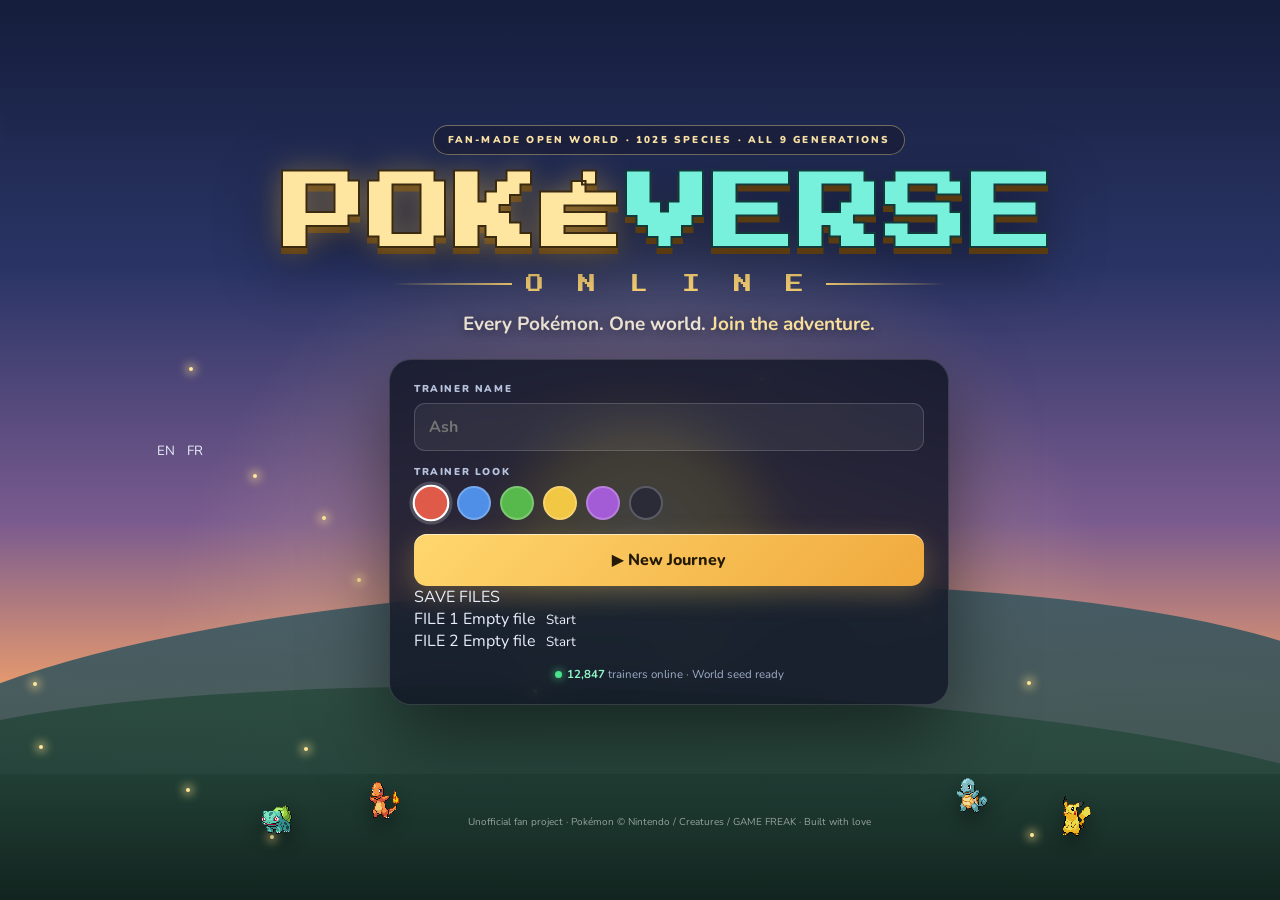
==== commit 4708eac3: "Save source and v2 conversation for issue #18 Run: 45795165513 Generation: 45795165513-1795688460616" ====
--- a/index.html
+++ b/index.html
@@ -1,82 +1,225 @@
-<!doctype html>
+<!DOCTYPE html>
 <html lang="en">
 <head>
-<meta charset="utf-8">
-<meta name="viewport" content="width=device-width, initial-scale=1, viewport-fit=cover">
-<meta name="theme-color" content="#080b10">
-<title>Pixel Forge — Game Dev Tycoon</title>
-<link rel="icon" href="data:image/svg+xml,%3Csvg xmlns='http://www.w3.org/2000/svg' viewBox='0 0 32 32'%3E%3Crect width='32' height='32' rx='8' fill='%230b1017'/%3E%3Cpath d='M8 22V10h7a5 5 0 0 1 0 10H8' fill='none' stroke='%235eead4' stroke-width='3'/%3E%3Ccircle cx='24' cy='11' r='2.4' fill='%23a78bfa'/%3E%3C/svg%3E">
-<link rel="stylesheet" href="css/styles.css">
+<meta charset="utf-8" />
+<meta name="viewport" content="width=device-width, initial-scale=1, viewport-fit=cover, maximum-scale=1, user-scalable=no" />
+<meta name="theme-color" content="#0b1020" />
+<meta name="description" content="Pokéverse Online — a fan-made open-world Pokémon MMORPG with every species from every generation." />
+<title>Pokéverse Online — Every Pokémon. One World.</title>
+<link rel="icon" href="data:image/svg+xml,%3Csvg xmlns='http://www.w3.org/2000/svg' viewBox='0 0 64 64'%3E%3Ccircle cx='32' cy='32' r='28' fill='%23f4c95d'/%3E%3Cpath d='M4 32h56' stroke='%230b1020' stroke-width='6'/%3E%3Ccircle cx='32' cy='32' r='10' fill='%230b1020'/%3E%3Ccircle cx='32' cy='32' r='5' fill='%23f4c95d'/%3E%3C/svg%3E" />
+<link rel="stylesheet" href="css/style.css" />
 </head>
 <body>
 <div id="app">
+  <canvas id="world" aria-label="Game world"></canvas>
+  <div id="world-vignette"></div>
 
   <!-- ============ TITLE ============ -->
   <section id="title-screen">
-    <div class="t-bg" aria-hidden="true">
-      <div class="t-blob b1"></div>
-      <div class="t-blob b2"></div>
-      <div class="t-blob b3"></div>
-      <div class="t-grid"></div>
-    </div>
-    <div class="t-float f1"><span>9.2</span><small>POLYGON PULSE</small></div>
-    <div class="t-float f2"><span>8.7</span><small>INDIE BYTE</small></div>
-    <div class="t-float f3"><b>GOTY</b><small>2026</small></div>
-    <div class="t-float f4"><span>+12,480</span><small>NEW FANS</small></div>
-
-    <div class="t-wrap">
-      <div class="t-badge"><i></i> A GAME DEV TYCOON</div>
-      <h1 class="t-logo"><span>PIXEL</span><em>FORGE</em></h1>
-      <p class="t-sub">Build a studio. Ship hits. Chase the perfect review.</p>
-
-      <div class="t-card">
-        <label for="studio-name">NAME YOUR STUDIO</label>
-        <div class="t-input">
-          <input id="studio-name" maxlength="26" value="Neon Otter Games" autocomplete="off" spellcheck="false" aria-label="Studio name">
-          <button class="dice" id="name-shuffle" type="button" aria-label="Random studio name">
-            <svg viewBox="0 0 24 24" fill="none" stroke="currentColor" stroke-width="1.8" stroke-linecap="round" stroke-linejoin="round"><rect x="3" y="3" width="18" height="18" rx="4"/><circle cx="8.5" cy="8.5" r="1" fill="currentColor"/><circle cx="15.5" cy="15.5" r="1" fill="currentColor"/><circle cx="15.5" cy="8.5" r="1" fill="currentColor"/><circle cx="8.5" cy="15.5" r="1" fill="currentColor"/></svg>
-          </button>
-        </div>
-        <button class="btn btn-primary btn-lg t-start" id="start-btn" type="button">Start Game</button>
-        <button class="btn btn-ghost t-continue" id="continue-btn" type="button" hidden>Continue Studio</button>
-        <p class="t-hint">Autosaves to this browser · No account needed</p>
-      </div>
-
-      <div class="t-features">
-        <span>◆ Design &amp; ship games</span>
-        <span>◆ Hire a dream team</span>
-        <span>◆ Chase Game of the Year</span>
-      </div>
-    </div>
-    <div class="t-foot">v1.0 · a tiny tycoon about making big games</div>
+    <div class="lang-switch" id="title-lang" aria-label="Language">
+      <button data-lang="en">EN</button><button data-lang="fr">FR</button>
+    </div>
+    <div class="title-sky"></div>
+    <div class="title-sun"></div>
+    <div class="title-clouds"><i></i><i></i><i></i><i></i></div>
+    <div class="title-hills hill-a"></div>
+    <div class="title-hills hill-b"></div>
+    <div class="title-ground"></div>
+    <div class="fireflies" id="fireflies"></div>
+    <div class="title-wrap">
+      <div class="title-badge">FAN-MADE OPEN WORLD · 1025 SPECIES · ALL 9 GENERATIONS</div>
+      <h1 class="logo"><span class="logo-poke">POKÉ</span><span class="logo-verse">VERSE</span></h1>
+      <div class="logo-online">O N L I N E</div>
+      <p class="tagline">Every Pokémon. One world. <em>Join the adventure.</em></p>
+      <div class="title-card">
+        <div class="title-field">
+          <label for="trainer-name">TRAINER NAME</label>
+          <input id="trainer-name" maxlength="14" placeholder="Ash" autocomplete="off" spellcheck="false" />
+        </div>
+        <div class="title-field">
+          <label>TRAINER LOOK</label>
+          <div class="swatches" id="title-swatches">
+            <button class="swatch active" data-shirt="#e05a4a" data-hat="#e05a4a" style="--c:#e05a4a"></button>
+            <button class="swatch" data-shirt="#4f8fe8" data-hat="#4f8fe8" style="--c:#4f8fe8"></button>
+            <button class="swatch" data-shirt="#57b94c" data-hat="#57b94c" style="--c:#57b94c"></button>
+            <button class="swatch" data-shirt="#f2c744" data-hat="#f2c744" style="--c:#f2c744"></button>
+            <button class="swatch" data-shirt="#a45bd6" data-hat="#a45bd6" style="--c:#a45bd6"></button>
+            <button class="swatch" data-shirt="#2b2b38" data-hat="#d4af37" style="--c:#2b2b38"></button>
+          </div>
+        </div>
+        <div class="title-actions">
+          <button id="btn-new" class="btn btn-primary btn-big">▶ New Journey</button>
+          <button id="btn-continue" class="btn btn-ghost btn-big hidden">Continue</button>
+        </div>
+        <div class="title-slots-wrap">
+          <div class="title-slots-label">SAVE FILES</div>
+          <div class="title-slots" id="title-slots"></div>
+        </div>
+        <div class="server-status"><span class="live-dot"></span><b id="online-count">12,847</b> trainers online · <span id="title-seed-label">World seed ready</span></div>
+      </div>
+      <div class="starter-showcase" aria-hidden="true">
+        <img src="assets/sprites/1.png" alt="" class="starter-float s1" />
+        <img src="assets/sprites/4.png" alt="" class="starter-float s2" />
+        <img src="assets/sprites/7.png" alt="" class="starter-float s3" />
+        <img src="assets/sprites/25.png" alt="" class="starter-float s4" />
+      </div>
+      <div class="title-foot">Unofficial fan project · Pokémon © Nintendo / Creatures / GAME FREAK · Built with love</div>
+    </div>
   </section>
 
-  <!-- ============ GAME SHELL ============ -->
-  <div id="shell" hidden>
-    <header id="topbar">
-      <div class="brand">
-        <div class="brand-mark">
-          <svg viewBox="0 0 32 32" fill="none"><rect width="32" height="32" rx="9" fill="#0f1720" stroke="#243040"/><path d="M8.5 22.5V9.5h6.2a4.6 4.6 0 0 1 0 9.2H8.5" stroke="#5eead4" stroke-width="2.6" stroke-linecap="round"/><circle cx="23.4" cy="10.6" r="2.1" fill="#a78bfa"/></svg>
-        </div>
-        <div class="brand-text"><strong>PIXEL FORGE</strong><span>game dev tycoon</span></div>
-      </div>
-      <div class="topstats" id="topstats"></div>
-      <div class="top-actions">
-        <button class="icon-btn" id="sound-btn" data-action="sound" aria-label="Toggle sound"></button>
-        <button class="icon-btn" id="fast-btn" data-action="fast" aria-label="Fast forward" title="Fast forward"></button>
-        <button class="btn btn-primary advance-btn" data-action="advance" title="Advance one week (Space)">
-          <span class="adv-icon"></span><span class="adv-label">Advance Week</span><kbd>SPACE</kbd>
-        </button>
-        <button class="icon-btn" data-action="menu" aria-label="Menu"></button>
-      </div>
-    </header>
-    <aside id="sidebar"></aside>
-    <main id="main" tabindex="-1"></main>
-    <nav id="bottomnav" aria-label="Main navigation"></nav>
+  <!-- ============ LOADING ============ -->
+  <div id="loading" class="hidden">
+    <div class="loading-inner">
+      <div class="pokeball-spinner"><i></i></div>
+      <div class="loading-title">Entering the Pokéverse</div>
+      <div class="loading-bar"><span id="loading-fill"></span></div>
+      <div class="loading-tip" id="loading-tip">Generating 192 × 192 tiles of wilderness…</div>
+    </div>
   </div>
 
-  <div id="modal-root"></div>
-  <div id="toast-root" aria-live="polite"></div>
+  <!-- ============ HUD ============ -->
+  <div id="hud" class="hidden">
+    <div class="hud-top">
+      <div class="player-card glass">
+        <div class="avatar-frame"><canvas id="hud-avatar" width="64" height="72"></canvas><span class="lvl-badge" id="hud-level">Lv 5</span></div>
+        <div class="pc-info">
+          <div class="pc-row"><span class="pc-name" id="hud-name">Trainer</span><span class="pc-online">●</span></div>
+          <div class="pc-sub"><span id="hud-zone">Willowbrook Town</span></div>
+          <div class="pc-money"><span class="coin">₽</span> <b id="hud-money">3,000</b><span class="badge-row" id="hud-badges"></span></div>
+          <div class="xp-bar"><span id="hud-xp"></span></div>
+        </div>
+      </div>
+
+      <div class="quest-card glass" id="quest-card">
+        <div class="qc-head"><span class="qc-label">◆ MAIN QUEST</span><button class="mini-btn" id="quest-toggle">–</button></div>
+        <div class="qc-title" id="quest-title">A New Beginning</div>
+        <div class="qc-desc" id="quest-desc">Choose your first partner.</div>
+        <div class="qc-progress"><span id="quest-progress"></span></div>
+        <div class="qc-hint" id="quest-hint"></div>
+      </div>
+
+      <div class="map-card glass">
+        <div class="mc-head"><span id="hud-time">8:20 AM</span><span class="weather-chip" id="hud-weather">☀ Clear</span></div>
+        <canvas id="minimap" width="320" height="320"></canvas>
+        <div class="mc-zone" id="hud-region">Verdant Meadows</div>
+        <button class="mini-btn map-open" id="btn-map-quick">Open Map (M)</button>
+      </div>
+    </div>
+
+    <div class="chat-panel glass" id="chat-panel">
+      <div class="chat-head"><span><span class="live-dot"></span> GLOBAL CHAT</span><span class="chat-online" id="chat-online">12,847 online</span><button class="mini-btn" id="chat-collapse">▾</button></div>
+      <div class="chat-feed" id="chat-feed" data-no-i18n></div>
+      <form class="chat-input" id="chat-form"><input id="chat-text" maxlength="120" placeholder="Say something to the world…" autocomplete="off" /><button class="mini-send" type="submit">↵</button></form>
+    </div>
+
+    <div class="interact-prompt hidden" id="interact-prompt"><span class="key">E</span><span id="interact-text">Talk</span></div>
+
+    <div class="hotbar" id="hotbar">
+      <button class="hot-btn" data-ui="party"><span class="hb-icon">◉</span><span>Party</span><kbd id="kbd-party">1</kbd></button>
+      <button class="hot-btn" data-ui="bag"><span class="hb-icon">🎒</span><span>Bag</span><kbd id="kbd-bag">2</kbd></button>
+      <button class="hot-btn" data-ui="dex"><span class="hb-icon">▤</span><span>Dex</span><kbd id="kbd-dex">3</kbd></button>
+      <button class="hot-btn" data-ui="map"><span class="hb-icon">⌖</span><span>Map</span><kbd id="kbd-map">M</kbd></button>
+      <button class="hot-btn" data-ui="quests"><span class="hb-icon">◆</span><span>Quests</span><kbd id="kbd-quests">Q</kbd></button>
+      <button class="hot-btn" data-ui="settings"><span class="hb-icon">⚙</span><span>Menu</span><kbd id="kbd-menu">Esc</kbd></button>
+    </div>
+
+    <div class="toast-stack" id="toast-stack"></div>
+    <div class="pop-layer" id="pop-layer"></div>
+
+    <!-- touch controls -->
+    <div id="touch-ui" class="hidden">
+      <div class="joystick" id="joystick"><div class="stick" id="stick"></div></div>
+      <div class="touch-actions">
+        <button class="touch-btn small" id="touch-menu">☰</button>
+        <button class="touch-btn" id="touch-a">A</button>
+        <button class="touch-btn small" id="touch-run">➤</button>
+      </div>
+    </div>
+  </div>
+
+  <!-- ============ BATTLE ============ -->
+  <section id="battle" class="hidden">
+    <div class="battle-bg" id="battle-bg"></div>
+    <div class="battle-particles" id="battle-particles"></div>
+    <div class="battle-topbar">
+      <span class="battle-mode" id="battle-mode">WILD BATTLE</span>
+      <button class="mini-btn" id="battle-help">?</button>
+    </div>
+    <div class="enemy-panel" id="enemy-panel">
+      <div class="bp-name"><span id="enemy-name">Wild Pokémon</span><span class="bp-gender" id="enemy-gender"></span></div>
+      <div class="bp-level" id="enemy-level">Lv 5</div>
+      <div class="bp-types" id="enemy-types"></div>
+      <div class="hp-wrap"><div class="hp-label">HP</div><div class="hp-bar"><span id="enemy-hp"></span></div></div>
+      <div class="bp-status" id="enemy-status"></div>
+    </div>
+    <div class="ally-panel" id="ally-panel">
+      <div class="bp-name"><span id="ally-name">Partner</span><span class="bp-gender" id="ally-gender"></span></div>
+      <div class="bp-level" id="ally-level">Lv 5</div>
+      <div class="bp-types" id="ally-types"></div>
+      <div class="hp-wrap"><div class="hp-label">HP</div><div class="hp-bar"><span id="ally-hp"></span></div></div>
+      <div class="bp-hpnum" id="ally-hpnum">20/20</div>
+      <div class="bp-status" id="ally-status"></div>
+      <div class="xp-mini"><span id="ally-xp"></span></div>
+    </div>
+    <div class="battle-field">
+      <div class="platform enemy-platform"></div>
+      <div class="platform ally-platform"></div>
+      <img id="enemy-sprite" class="battle-sprite enemy-sprite" alt="" />
+      <img id="ally-sprite" class="battle-sprite ally-sprite" alt="" />
+      <div class="fx-layer" id="fx-layer"></div>
+      <div class="catch-anim hidden" id="catch-anim"><div class="ball">◓</div><div class="catch-stars">✦ ✦ ✦</div></div>
+    </div>
+    <div class="battle-console">
+      <div class="battle-log" id="battle-log">
+        <div class="log-text" id="battle-text">What will you do?</div>
+        <div class="battle-message-history" id="battle-history"></div>
+      </div>
+      <div class="battle-commands" id="battle-commands">
+        <div class="move-grid" id="move-grid"></div>
+        <div class="battle-side">
+          <button class="battle-btn" id="btn-bag"><span>Bag</span> <kbd id="kbd-bag-battle">B</kbd></button>
+          <button class="battle-btn" id="btn-switch"><span>Party</span> <kbd id="kbd-party-battle">P</kbd></button>
+          <button class="battle-btn danger" id="btn-run"><span>Run</span> <kbd id="kbd-run-battle">R</kbd></button>
+        </div>
+      </div>
+      <div class="battle-submenu hidden" id="battle-submenu"></div>
+    </div>
+    <div class="battle-flash" id="battle-flash"></div>
+  </section>
+
+  <!-- ============ OVERLAYS ============ -->
+  <div id="modal-layer" class="hidden"></div>
+  <div id="dialogue" class="hidden">
+    <div class="dlg-box glass">
+      <div class="dlg-portrait" id="dlg-portrait"></div>
+      <div class="dlg-main">
+        <div class="dlg-name" id="dlg-name">Professor Willow</div>
+        <div class="dlg-text" id="dlg-text"></div>
+        <div class="dlg-choices" id="dlg-choices"></div>
+      </div>
+    </div>
+  </div>
+  <section id="intro" class="hidden" aria-label="Introduction">
+    <div class="intro-sky"></div>
+    <div class="intro-stars" id="intro-stars"></div>
+    <div class="intro-hills"></div>
+    <div class="intro-sprites" aria-hidden="true">
+      <img src="assets/sprites/384.png" alt="" class="intro-mon im1" />
+      <img src="assets/sprites/493.png" alt="" class="intro-mon im2" />
+      <img src="assets/sprites/150.png" alt="" class="intro-mon im3" />
+      <img src="assets/sprites/249.png" alt="" class="intro-mon im4" />
+    </div>
+    <div class="intro-content">
+      <div class="intro-kicker" id="intro-kicker">POKÉVERSE ONLINE</div>
+      <div class="intro-text" id="intro-text"></div>
+      <div class="intro-dots" id="intro-dots"></div>
+      <div class="intro-actions">
+        <button class="btn btn-ghost" id="intro-skip">Skip intro</button>
+        <button class="btn btn-primary" id="intro-next">Continue</button>
+      </div>
+    </div>
+  </section>
+  <div id="fade" class="hidden"></div>
 </div>
 <script type="module" src="js/main.js"></script>
 </body>
--- a/css/style.css
+++ b/css/style.css
@@ -0,0 +1,734 @@
+@font-face {
+  font-family: 'Nunito';
+  src: url('../assets/fonts/nunito.woff2') format('woff2');
+  font-weight: 200 1000;
+  font-style: normal;
+  font-display: swap;
+}
+@font-face {
+  font-family: 'Press Start 2P';
+  src: url('../assets/fonts/pressstart2p.woff2') format('woff2');
+  font-weight: 400;
+  font-style: normal;
+  font-display: swap;
+}
+
+:root {
+  --bg: #080c17;
+  --panel: rgba(15, 21, 38, .82);
+  --panel-solid: #121a2c;
+  --panel-2: rgba(24, 33, 56, .88);
+  --line: rgba(160, 190, 255, .14);
+  --line-strong: rgba(180, 205, 255, .26);
+  --text: #e9effc;
+  --muted: #93a2c2;
+  --dim: #66728c;
+  --gold: #f4c95d;
+  --gold-2: #ffdf8e;
+  --teal: #58d5c9;
+  --red: #ff6b6b;
+  --green: #62d47a;
+  --blue: #5b9dff;
+  --purple: #a97bff;
+  --shadow: 0 20px 60px rgba(0, 0, 0, .45);
+  --radius: 18px;
+  --safe-b: env(safe-area-inset-bottom, 0px);
+  --safe-t: env(safe-area-inset-top, 0px);
+}
+
+* { box-sizing: border-box; -webkit-tap-highlight-color: transparent; }
+html, body { height: 100%; }
+body {
+  margin: 0; background: var(--bg); color: var(--text);
+  font-family: 'Nunito', system-ui, -apple-system, sans-serif;
+  overflow: hidden; overscroll-behavior: none;
+  -webkit-font-smoothing: antialiased;
+  user-select: none;
+}
+button, input, select { font-family: inherit; color: inherit; }
+button { cursor: pointer; border: 0; background: none; }
+input { outline: none; }
+.hidden { display: none !important; }
+::-webkit-scrollbar { width: 9px; height: 9px; }
+::-webkit-scrollbar-track { background: transparent; }
+::-webkit-scrollbar-thumb { background: rgba(150, 175, 220, .25); border-radius: 99px; }
+::-webkit-scrollbar-thumb:hover { background: rgba(150, 175, 220, .4); }
+
+#app { position: fixed; inset: 0; }
+#world { position: absolute; inset: 0; width: 100%; height: 100%; display: block; touch-action: none; background: #2c6b48; }
+#world-vignette { position: absolute; inset: 0; pointer-events: none; box-shadow: inset 0 0 140px rgba(4, 10, 20, .5); }
+
+.glass {
+  background: linear-gradient(160deg, rgba(27, 37, 64, .9), rgba(12, 18, 33, .88));
+  border: 1px solid var(--line);
+  box-shadow: var(--shadow), inset 0 1px 0 rgba(255, 255, 255, .05);
+  backdrop-filter: blur(14px) saturate(1.1);
+  -webkit-backdrop-filter: blur(14px) saturate(1.1);
+}
+.btn {
+  border-radius: 13px; padding: 12px 20px; font-weight: 800; font-size: 15px;
+  display: inline-flex; align-items: center; justify-content: center; gap: 8px;
+  transition: transform .12s, background .15s, border-color .15s, box-shadow .15s;
+}
+.btn:active { transform: translateY(1px) scale(.99); }
+.btn-primary {
+  background: linear-gradient(135deg, #ffd76e, #f0a93d); color: #241a05;
+  box-shadow: 0 8px 26px rgba(244, 201, 93, .25), inset 0 1px 0 rgba(255,255,255,.6);
+}
+.btn-primary:hover { box-shadow: 0 10px 32px rgba(244, 201, 93, .4), inset 0 1px 0 rgba(255,255,255,.6); }
+.btn-ghost { background: rgba(255,255,255,.06); border: 1px solid var(--line-strong); color: var(--text); }
+.btn-ghost:hover { background: rgba(255,255,255,.11); }
+.btn-danger { background: rgba(255, 107, 107, .14); border: 1px solid rgba(255,107,107,.4); color: #ffb3b3; }
+.btn-big { padding: 14px 28px; font-size: 16px; min-height: 52px; }
+.btn-sm { padding: 8px 13px; font-size: 13px; border-radius: 10px; }
+.btn:disabled { opacity: .45; pointer-events: none; }
+.mini-btn {
+  background: rgba(255,255,255,.07); border: 1px solid var(--line); color: var(--muted);
+  border-radius: 8px; font-size: 11px; font-weight: 800; padding: 4px 8px; line-height: 1;
+}
+.mini-btn:hover { color: var(--text); background: rgba(255,255,255,.13); }
+kbd {
+  font-family: 'Nunito'; font-size: 10px; font-weight: 800; color: var(--muted);
+  background: rgba(255,255,255,.07); border: 1px solid var(--line); border-bottom-width: 2px;
+  border-radius: 5px; padding: 1px 5px; min-width: 18px; text-align: center;
+}
+
+/* ================= TITLE ================= */
+#title-screen {
+  position: absolute; inset: 0; z-index: 50; overflow: hidden;
+  background: linear-gradient(#141d3b 0%, #2a3566 30%, #7a5b8f 58%, #f0a06b 78%, #f6c46e 100%);
+  display: flex; align-items: center; justify-content: center;
+}
+.title-sky { position: absolute; inset: 0; background: radial-gradient(ellipse at 50% 85%, rgba(255, 214, 140, .45), transparent 55%); }
+.title-sun {
+  position: absolute; left: 50%; bottom: 22%; width: 34vmin; height: 34vmin; transform: translateX(-50%);
+  border-radius: 50%; background: radial-gradient(circle, #fff3c4, #ffd777 45%, rgba(255, 190, 90, 0) 72%);
+  filter: blur(1px); animation: sunPulse 7s ease-in-out infinite;
+}
+@keyframes sunPulse { 0%,100% { transform: translateX(-50%) scale(1); opacity: .95 } 50% { transform: translateX(-50%) scale(1.06); opacity: 1 } }
+.title-clouds { position: absolute; inset: 0; overflow: hidden; opacity: .55; }
+.title-clouds i {
+  position: absolute; width: 260px; height: 46px; border-radius: 999px;
+  background: linear-gradient(90deg, rgba(255,255,255,0), rgba(255,235,220,.5), rgba(255,255,255,0));
+  filter: blur(8px); animation: drift 60s linear infinite;
+}
+.title-clouds i:nth-child(1) { top: 12%; left: -20%; animation-duration: 70s; }
+.title-clouds i:nth-child(2) { top: 24%; left: -40%; animation-duration: 95s; animation-delay: -30s; width: 380px; }
+.title-clouds i:nth-child(3) { top: 6%; left: -60%; animation-duration: 80s; animation-delay: -55s; width: 200px; }
+.title-clouds i:nth-child(4) { top: 34%; left: -30%; animation-duration: 110s; animation-delay: -70s; width: 300px; }
+@keyframes drift { from { transform: translateX(0) } to { transform: translateX(160vw) } }
+.title-hills { position: absolute; left: -10%; right: -10%; bottom: 0; border-radius: 50% 50% 0 0; }
+.hill-a { height: 38%; background: linear-gradient(#3c5a63, #274447); opacity: .9; transform: translateY(8%) rotate(-2deg); }
+.hill-b { height: 26%; background: linear-gradient(#2e4d42, #1d3a33); transform: translateY(10%) rotate(2deg); }
+.title-ground { position: absolute; left: 0; right: 0; bottom: 0; height: 14%; background: linear-gradient(#213f35, #12241f); }
+.fireflies { position: absolute; inset: 0; pointer-events: none; }
+.fireflies i {
+  position: absolute; width: 4px; height: 4px; border-radius: 50%; background: #ffe89a;
+  box-shadow: 0 0 10px 3px rgba(255, 226, 140, .65); animation: fly 9s ease-in-out infinite;
+}
+@keyframes fly { 0%,100% { transform: translate(0,0); opacity: .15 } 50% { transform: translate(30px,-40px); opacity: .9 } }
+.title-wrap { position: relative; z-index: 3; width: min(920px, 94vw); text-align: center; padding: 20px 0 90px; }
+.title-badge {
+  display: inline-block; font-size: 10px; font-weight: 900; letter-spacing: 2.2px; color: #ffe6a8;
+  border: 1px solid rgba(255, 224, 150, .4); background: rgba(20, 20, 35, .4); border-radius: 99px;
+  padding: 7px 14px; margin-bottom: 18px; backdrop-filter: blur(6px);
+}
+.logo {
+  margin: 0; font-family: 'Press Start 2P', monospace; font-size: clamp(34px, 8.2vw, 84px); line-height: 1.04;
+  letter-spacing: 2px; filter: drop-shadow(0 6px 0 #5a3a10) drop-shadow(0 14px 30px rgba(0,0,0,.45));
+}
+.logo-poke { color: #ffe6a0; -webkit-text-stroke: 2px #3a2a10; text-shadow: 0 0 30px rgba(255, 220, 130, .35); }
+.logo-verse { color: #77f0dc; -webkit-text-stroke: 2px #123a3a; }
+.logo-online {
+  display: flex; align-items: center; justify-content: center; gap: 14px;
+  font-family: 'Press Start 2P', monospace; font-size: clamp(11px, 1.7vw, 18px); letter-spacing: 8px;
+  color: #ffd777; margin: 14px auto 0;
+}
+.logo-online::before, .logo-online::after { content: ''; height: 2px; width: min(120px, 14vw); background: linear-gradient(90deg, transparent, #ffd777); }
+.logo-online::after { background: linear-gradient(90deg, #ffd777, transparent); }
+.tagline { font-size: clamp(15px, 2vw, 19px); color: #f2e9d8; font-weight: 700; margin: 18px 0 22px; text-shadow: 0 2px 12px rgba(0,0,0,.4); }
+.tagline em { color: #ffe6a0; font-style: normal; }
+.title-card {
+  width: min(560px, 100%); margin: 0 auto; padding: 22px 24px;
+  background: rgba(12, 17, 32, .78); border: 1px solid rgba(255, 255, 255, .14);
+  border-radius: 22px; box-shadow: 0 30px 80px rgba(0,0,0,.5); backdrop-filter: blur(18px);
+  text-align: left;
+}
+.title-field { margin-bottom: 14px; }
+.title-field label { display: block; font-size: 10px; font-weight: 900; letter-spacing: 1.6px; color: #b7c3dd; margin-bottom: 7px; }
+.title-field input {
+  width: 100%; padding: 12px 14px; border-radius: 11px; border: 1px solid rgba(255,255,255,.16);
+  background: rgba(255,255,255,.06); font-size: 16px; font-weight: 700; color: #fff;
+}
+.title-field input:focus { border-color: var(--gold); box-shadow: 0 0 0 3px rgba(244,201,93,.15); }
+.swatches { display: flex; gap: 9px; }
+.swatch {
+  width: 34px; height: 34px; border-radius: 50%; background: var(--c);
+  border: 2px solid rgba(255,255,255,.22); transition: transform .15s, border-color .15s;
+}
+.swatch:hover { transform: scale(1.1); }
+.swatch.active { border-color: #fff; box-shadow: 0 0 0 3px rgba(255,255,255,.18); transform: scale(1.08); }
+.title-actions { display: flex; gap: 10px; margin-top: 6px; }
+.title-actions .btn { flex: 1; }
+.server-status { margin-top: 14px; font-size: 11.5px; color: #9fadc8; text-align: center; }
+.server-status b { color: #8ff5c4; }
+.live-dot { display: inline-block; width: 7px; height: 7px; border-radius: 50%; background: #4be38b; box-shadow: 0 0 8px #4be38b; margin-right: 5px; animation: blink 2s infinite; }
+@keyframes blink { 0%,100% { opacity: 1 } 50% { opacity: .35 } }
+.starter-showcase { position: absolute; left: 50%; bottom: -68px; transform: translateX(-50%); width: min(900px, 100vw); height: 110px; pointer-events: none; }
+.starter-float { position: absolute; width: 84px; height: 84px; image-rendering: pixelated; filter: drop-shadow(0 8px 10px rgba(0,0,0,.4)); animation: bob 4s ease-in-out infinite; opacity: .95; }
+.s1 { left: 2%; bottom: 0; animation-delay: -1s; }
+.s2 { left: 14%; bottom: 22px; animation-delay: -2.4s; width: 76px; }
+.s3 { right: 12%; bottom: 26px; animation-delay: -.6s; width: 78px; }
+.s4 { right: 1%; bottom: 4px; animation-delay: -3s; width: 70px; }
+@keyframes bob { 0%,100% { transform: translateY(0) } 50% { transform: translateY(-12px) } }
+.title-foot { position: absolute; bottom: -34px; left: 0; right: 0; font-size: 10px; color: rgba(255,255,255,.55); }
+@media (max-height: 780px) {
+  .title-wrap { padding-bottom: 30px; transform: scale(.92); }
+  .starter-showcase { display: none; }
+  .title-foot { display: none; }
+}
+
+/* ================= LOADING ================= */
+#loading { position: absolute; inset: 0; z-index: 90; background: #080c17; display: grid; place-items: center; }
+.loading-inner { text-align: center; width: min(420px, 84vw); }
+.pokeball-spinner { width: 72px; height: 72px; margin: 0 auto 24px; border-radius: 50%; position: relative; background: linear-gradient(#ff6b6b 0 48%, #1a1f2e 48% 52%, #f5f7fb 52%); border: 4px solid #1a1f2e; animation: spinBall 1.6s cubic-bezier(.6,.1,.4,.9) infinite; box-shadow: 0 0 40px rgba(255, 107, 107, .25); }
+.pokeball-spinner::after { content: ''; position: absolute; inset: 0; margin: auto; width: 22px; height: 22px; background: #f5f7fb; border: 4px solid #1a1f2e; border-radius: 50%; }
+.pokeball-spinner i { position: absolute; inset: 0; margin: auto; width: 8px; height: 8px; background: #1a1f2e; border-radius: 50%; z-index: 2; }
+@keyframes spinBall { 0% { transform: rotate(0) } 55% { transform: rotate(380deg) } 70%,100% { transform: rotate(360deg) } }
+.loading-title { font-family: 'Press Start 2P', monospace; font-size: 15px; color: var(--gold); margin-bottom: 20px; }
+.loading-bar { height: 6px; border-radius: 99px; background: rgba(255,255,255,.1); overflow: hidden; }
+.loading-bar span { display: block; height: 100%; width: 0%; background: linear-gradient(90deg, var(--gold), var(--teal)); border-radius: 99px; transition: width .25s; }
+.loading-tip { margin-top: 16px; color: var(--muted); font-size: 12.5px; }
+
+/* ================= HUD ================= */
+#hud { position: absolute; inset: 0; pointer-events: none; z-index: 10; }
+#hud > * { pointer-events: auto; }
+.hud-top { position: absolute; top: calc(14px + var(--safe-t)); left: 14px; right: 14px; display: flex; align-items: flex-start; justify-content: space-between; gap: 14px; pointer-events: none; }
+.hud-top > * { pointer-events: auto; }
+.player-card { display: flex; gap: 12px; padding: 10px 14px 10px 10px; border-radius: 16px; min-width: 258px; }
+.avatar-frame { position: relative; width: 64px; height: 72px; border-radius: 12px; background: radial-gradient(circle at 50% 30%, #3b4f7a, #1a2439); border: 1px solid var(--line); overflow: hidden; flex: none; }
+.avatar-frame canvas { width: 100%; height: 100%; }
+.lvl-badge { position: absolute; bottom: 3px; left: 50%; transform: translateX(-50%); background: rgba(8,12,23,.85); border: 1px solid var(--line-strong); color: var(--gold); font-size: 9px; font-weight: 900; padding: 1px 6px; border-radius: 6px; white-space: nowrap; }
+.pc-info { flex: 1; min-width: 0; }
+.pc-row { display: flex; align-items: center; gap: 6px; }
+.pc-name { font-weight: 900; font-size: 15px; white-space: nowrap; overflow: hidden; text-overflow: ellipsis; max-width: 130px; }
+.pc-online { color: #4be38b; font-size: 9px; }
+.pc-sub { font-size: 10.5px; color: var(--muted); margin: 1px 0 4px; white-space: nowrap; overflow: hidden; text-overflow: ellipsis; max-width: 165px; }
+.pc-money { display: flex; align-items: center; gap: 4px; font-size: 12px; }
+.pc-money b { color: var(--gold-2); font-weight: 900; }
+.coin { color: var(--gold); font-size: 11px; }
+.badge-row { display: inline-flex; gap: 3px; margin-left: 6px; }
+.badge-dot { width: 13px; height: 13px; border-radius: 50%; background: rgba(255,255,255,.07); border: 1px solid rgba(255,255,255,.14); font-size: 8px; display: grid; place-items: center; color: transparent; }
+.badge-dot.earned { background: var(--bc); border-color: #fff8; color: #1a1305; box-shadow: 0 0 8px var(--bc); }
+.xp-bar { height: 4px; border-radius: 99px; background: rgba(255,255,255,.09); margin-top: 5px; overflow: hidden; }
+.xp-bar span { display: block; height: 100%; width: 0; background: linear-gradient(90deg, var(--teal), #8ff5c4); border-radius: 99px; transition: width .4s; }
+
+.quest-card { width: 292px; padding: 12px 14px; border-radius: 16px; }
+.qc-head { display: flex; justify-content: space-between; align-items: center; margin-bottom: 5px; }
+.qc-label { font-size: 9px; font-weight: 900; letter-spacing: 1.4px; color: var(--gold); }
+.qc-title { font-weight: 900; font-size: 14px; }
+.qc-desc { font-size: 11.5px; color: var(--muted); line-height: 1.35; margin-top: 2px; }
+.qc-progress { height: 4px; background: rgba(255,255,255,.09); border-radius: 99px; margin: 8px 0 5px; overflow: hidden; }
+.qc-progress span { display: block; height: 100%; width: 0; background: linear-gradient(90deg, var(--gold), #ffe6a0); transition: width .4s; }
+.qc-hint { font-size: 10.5px; color: var(--gold-2); font-weight: 700; }
+.quest-card.collapsed .qc-desc, .quest-card.collapsed .qc-progress, .quest-card.collapsed .qc-hint { display: none; }
+
+.map-card { width: 184px; padding: 8px; border-radius: 16px; }
+.mc-head { display: flex; justify-content: space-between; align-items: center; font-size: 10px; color: var(--muted); font-weight: 800; padding: 2px 4px 6px; }
+.weather-chip { font-size: 9px; color: #bcd4ff; }
+#minimap { width: 100%; aspect-ratio: 1; border-radius: 11px; display: block; image-rendering: pixelated; border: 1px solid var(--line); background: #17324a; }
+.mc-zone { text-align: center; font-size: 10px; font-weight: 800; color: #cdd9f1; padding: 5px 2px 2px; white-space: nowrap; overflow: hidden; text-overflow: ellipsis; }
+.map-open { width: 100%; margin-top: 4px; }
+
+.chat-panel { position: absolute; left: 14px; bottom: calc(84px + var(--safe-b)); width: 328px; border-radius: 16px; overflow: hidden; transition: transform .25s, opacity .25s; }
+.chat-head { display: flex; align-items: center; gap: 6px; padding: 8px 11px; font-size: 9.5px; font-weight: 900; letter-spacing: 1.1px; color: #b9c8e6; border-bottom: 1px solid var(--line); }
+.chat-head > span:nth-child(1) { flex: 1; }
+.chat-online { color: var(--muted); font-size: 9px; letter-spacing: 0; }
+.chat-feed { height: 132px; overflow-y: auto; padding: 7px 11px; font-size: 11.5px; line-height: 1.5; display: flex; flex-direction: column; gap: 3px; scroll-behavior: smooth; }
+.chat-line b { color: var(--gold-2); font-weight: 800; }
+.chat-line.system { color: var(--teal); font-weight: 700; }
+.chat-line.system::before { content: '◆ '; opacity: .7; }
+.chat-line .ch-tag { font-size: 8px; padding: 0 4px; border-radius: 4px; background: rgba(255,255,255,.1); color: var(--muted); margin-left: 3px; vertical-align: 1px; }
+.chat-input { display: flex; border-top: 1px solid var(--line); }
+.chat-input input { flex: 1; background: rgba(0,0,0,.18); border: 0; padding: 9px 11px; font-size: 12px; color: var(--text); }
+.chat-input input::placeholder { color: var(--dim); }
+.mini-send { padding: 0 13px; color: var(--gold); font-size: 15px; font-weight: 900; }
+.chat-panel.collapsed .chat-feed, .chat-panel.collapsed .chat-input { display: none; }
+
+.interact-prompt {
+  position: absolute; left: 50%; bottom: calc(154px + var(--safe-b)); transform: translateX(-50%);
+  display: flex; align-items: center; gap: 9px; padding: 9px 16px; border-radius: 99px;
+  background: rgba(12, 17, 32, .9); border: 1px solid rgba(244, 201, 93, .45);
+  box-shadow: 0 8px 30px rgba(0,0,0,.4); font-size: 12.5px; font-weight: 800; white-space: nowrap;
+  animation: promptIn .18s ease-out;
+}
+@keyframes promptIn { from { opacity: 0; transform: translate(-50%, 6px) } to { opacity: 1; transform: translate(-50%, 0) } }
+.key { display: grid; place-items: center; min-width: 22px; height: 22px; border-radius: 6px; background: var(--gold); color: #241a05; font-weight: 900; font-size: 11px; }
+
+.hotbar {
+  position: absolute; left: 50%; bottom: calc(14px + var(--safe-b)); transform: translateX(-50%);
+  display: flex; gap: 6px; padding: 6px; border-radius: 16px;
+  background: rgba(12, 17, 32, .82); border: 1px solid var(--line); backdrop-filter: blur(14px);
+  box-shadow: var(--shadow);
+}
+.hot-btn {
+  display: flex; flex-direction: column; align-items: center; gap: 2px; min-width: 58px; padding: 7px 8px 5px;
+  border-radius: 11px; color: var(--muted); font-size: 9.5px; font-weight: 800; transition: background .15s, color .15s, transform .1s;
+}
+.hot-btn:hover { background: rgba(255,255,255,.07); color: var(--text); }
+.hot-btn:active { transform: scale(.96); }
+.hb-icon { font-size: 17px; line-height: 1.1; filter: grayscale(.2); }
+.hot-btn kbd { margin-top: 1px; }
+.hot-btn.pulse { animation: hotPulse 1.6s infinite; color: var(--gold); }
+@keyframes hotPulse { 0%,100% { box-shadow: inset 0 0 0 0 rgba(244,201,93,0) } 50% { box-shadow: inset 0 0 0 2px rgba(244,201,93,.4) } }
+
+.toast-stack { position: absolute; top: calc(96px + var(--safe-t)); left: 50%; transform: translateX(-50%); display: flex; flex-direction: column; gap: 7px; align-items: center; pointer-events: none; z-index: 40; }
+.toast {
+  display: flex; align-items: center; gap: 9px; padding: 9px 16px; border-radius: 11px;
+  background: rgba(12, 17, 32, .93); border: 1px solid var(--line-strong); box-shadow: 0 10px 30px rgba(0,0,0,.4);
+  font-size: 12.5px; font-weight: 800; animation: toastIn .3s cubic-bezier(.2,1.4,.4,1);
+  max-width: min(460px, 90vw);
+}
+.toast.out { animation: toastOut .3s forwards; }
+.toast .t-icon { font-size: 16px; }
+.toast.gold { border-color: rgba(244,201,93,.45); color: var(--gold-2); }
+.toast.green { border-color: rgba(98,212,122,.4); }
+.toast.red { border-color: rgba(255,107,107,.45); }
+@keyframes toastIn { from { opacity: 0; transform: translateY(-12px) scale(.94) } to { opacity: 1; transform: none } }
+@keyframes toastOut { to { opacity: 0; transform: translateY(-8px) scale(.96) } }
+
+.pop-layer { position: absolute; inset: 0; pointer-events: none; z-index: 8; overflow: hidden; }
+.pop-text { position: absolute; font-weight: 900; font-size: 13px; color: var(--gold-2); text-shadow: 0 2px 8px rgba(0,0,0,.8); animation: popUp 1.1s ease-out forwards; }
+@keyframes popUp { from { opacity: 0; transform: translate(-50%, 0) scale(.8) } 20% { opacity: 1; transform: translate(-50%, -10px) scale(1.05) } to { opacity: 0; transform: translate(-50%, -44px) scale(1) } }
+
+/* touch */
+#touch-ui { position: absolute; inset: 0; pointer-events: none; }
+.joystick { position: absolute; left: calc(20px + env(safe-area-inset-left)); bottom: calc(90px + var(--safe-b)); width: 118px; height: 118px; border-radius: 50%; background: rgba(12,17,32,.42); border: 1.5px solid rgba(255,255,255,.16); pointer-events: auto; backdrop-filter: blur(6px); }
+.stick { position: absolute; left: 50%; top: 50%; width: 52px; height: 52px; margin: -26px 0 0 -26px; border-radius: 50%; background: rgba(255,255,255,.24); border: 1.5px solid rgba(255,255,255,.4); box-shadow: 0 4px 18px rgba(0,0,0,.35); }
+.touch-actions { position: absolute; right: calc(18px + env(safe-area-inset-right)); bottom: calc(92px + var(--safe-b)); display: flex; align-items: flex-end; gap: 10px; pointer-events: auto; }
+.touch-btn { width: 68px; height: 68px; border-radius: 50%; background: radial-gradient(circle at 35% 30%, rgba(255,255,255,.3), rgba(255,255,255,.1)); border: 1.5px solid rgba(255,255,255,.35); color: #fff; font-weight: 900; font-size: 22px; box-shadow: 0 8px 24px rgba(0,0,0,.35); backdrop-filter: blur(8px); }
+.touch-btn.small { width: 48px; height: 48px; font-size: 15px; }
+.touch-btn:active { transform: scale(.94); background: rgba(244,201,93,.35); }
+
+/* ================= BATTLE ================= */
+#battle {
+  position: absolute; inset: 0; z-index: 60; display: flex; flex-direction: column; overflow: hidden;
+  background: #0b1020;
+}
+.battle-bg {
+  position: absolute; inset: 0;
+  background:
+    radial-gradient(ellipse at 50% 35%, rgba(120, 180, 255, .18), transparent 60%),
+    linear-gradient(180deg, #1c2f4a 0%, #284a54 45%, #365a44 62%, #2a4536 100%);
+  transition: background .6s;
+}
+.battle-bg::after {
+  content: ''; position: absolute; inset: 0;
+  background-image: radial-gradient(rgba(255,255,255,.05) 1px, transparent 1px);
+  background-size: 26px 26px; opacity: .5;
+}
+.battle-particles { position: absolute; inset: 0; pointer-events: none; opacity: .5; }
+.battle-topbar { position: absolute; top: calc(14px + var(--safe-t)); left: 16px; right: 16px; display: flex; justify-content: space-between; align-items: center; z-index: 5; }
+.battle-mode { font-family: 'Press Start 2P', monospace; font-size: 10px; color: #ffdf8e; letter-spacing: 1px; background: rgba(8,12,23,.55); border: 1px solid rgba(255,223,142,.25); border-radius: 8px; padding: 7px 11px; }
+.battle-field { position: relative; flex: 1; min-height: 0; }
+.platform { position: absolute; border-radius: 50%; background: radial-gradient(ellipse, rgba(255,255,255,.14), rgba(20,40,30,.22) 60%, transparent 72%); }
+.enemy-platform { right: 13%; top: 44%; width: 27%; height: 12%; }
+.ally-platform { left: 9%; bottom: 6%; width: 30%; height: 13%; }
+.battle-sprite { position: absolute; image-rendering: pixelated; filter: drop-shadow(0 16px 18px rgba(0,0,0,.35)); transition: filter .2s; }
+.enemy-sprite { right: 15%; top: 13%; width: clamp(130px, 17vw, 230px); height: auto; animation: enemyFloat 3.4s ease-in-out infinite; }
+.ally-sprite { left: 10%; bottom: 9%; width: clamp(140px, 19vw, 260px); height: auto; transform: scaleX(-1); animation: allyFloat 3.8s ease-in-out infinite; }
+@keyframes enemyFloat { 0%,100% { transform: translateY(0) } 50% { transform: translateY(-8px) } }
+@keyframes allyFloat { 0%,100% { transform: scaleX(-1) translateY(0) } 50% { transform: scaleX(-1) translateY(-6px) } }
+.battle-sprite.hit { animation: hitShake .35s; filter: brightness(2.2) saturate(.4) drop-shadow(0 16px 18px rgba(0,0,0,.35)); }
+@keyframes hitShake { 0%,100% { translate: 0 0 } 20% { translate: -12px 3px } 40% { translate: 9px -4px } 60% { translate: -6px 2px } 80% { translate: 4px -1px } }
+.battle-sprite.faint { animation: faintDown .8s forwards; }
+@keyframes faintDown { to { transform: translateY(70px) scale(.9); opacity: 0 } }
+.battle-sprite.attack-ally { animation: lungeAlly .4s; }
+@keyframes lungeAlly { 0%,100% { transform: scaleX(-1) translate(0,0) } 45% { transform: scaleX(-1) translate(48px, -22px) } }
+.battle-sprite.attack-enemy { animation: lungeEnemy .4s; }
+@keyframes lungeEnemy { 0%,100% { transform: translate(0,0) } 45% { transform: translate(-48px, 22px) } }
+.battle-sprite.enter-enemy { animation: enterEnemy .55s ease-out; }
+@keyframes enterEnemy { from { transform: translateX(200px); opacity: 0 } to { transform: none; opacity: 1 } }
+.battle-sprite.enter-ally { animation: enterAlly .5s ease-out; }
+@keyframes enterAlly { from { transform: scaleX(-1) translateX(-200px); opacity: 0 } to { transform: scaleX(-1); opacity: 1 } }
+.fx-layer { position: absolute; inset: 0; pointer-events: none; }
+.fx-burst { position: absolute; width: 10px; height: 10px; border-radius: 50%; animation: burst .7s ease-out forwards; }
+@keyframes burst { to { transform: translate(var(--dx), var(--dy)) scale(.2); opacity: 0 } }
+
+.enemy-panel, .ally-panel {
+  position: absolute; width: min(320px, 44vw); padding: 11px 14px; border-radius: 14px; z-index: 6;
+  background: linear-gradient(150deg, rgba(18, 27, 48, .94), rgba(9, 14, 26, .9));
+  border: 1px solid var(--line-strong); box-shadow: 0 12px 34px rgba(0,0,0,.35);
+}
+.enemy-panel { left: 16px; top: calc(66px + var(--safe-t)); }
+.ally-panel { right: 16px; bottom: calc(240px + var(--safe-b)); }
+.bp-name { font-weight: 900; font-size: 16px; display: flex; align-items: center; gap: 6px; }
+.bp-gender { font-size: 12px; color: #7fb3ff; }
+.bp-level { position: absolute; right: 14px; top: 12px; font-size: 11px; font-weight: 900; color: var(--muted); }
+.bp-types { display: flex; gap: 4px; margin: 5px 0 7px; }
+.hp-wrap { display: flex; align-items: center; gap: 7px; }
+.hp-label { font-size: 8px; font-weight: 900; color: var(--muted); letter-spacing: 1px; }
+.hp-bar { flex: 1; height: 7px; border-radius: 99px; background: rgba(255,255,255,.1); overflow: hidden; box-shadow: inset 0 1px 2px rgba(0,0,0,.4); }
+.hp-bar span { display: block; height: 100%; width: 100%; border-radius: 99px; background: linear-gradient(90deg, #4bd87a, #8ff5a8); transition: width .5s cubic-bezier(.3,.8,.3,1), background .3s; }
+.hp-bar span.mid { background: linear-gradient(90deg, #f4c95d, #ffe08a); }
+.hp-bar span.low { background: linear-gradient(90deg, #ff5b5b, #ff8a8a); }
+.bp-hpnum { text-align: right; font-size: 10px; color: var(--muted); font-weight: 800; margin-top: 3px; }
+.bp-status { font-size: 9.5px; font-weight: 900; margin-top: 4px; display: flex; gap: 5px; }
+.status-chip { padding: 1px 6px; border-radius: 4px; font-size: 8.5px; letter-spacing: .5px; text-transform: uppercase; }
+.st-poison { background: #a44ba5; color: #fff; } .st-burn { background: #ef7d32; color: #fff; }
+.st-paralysis { background: #d9b52c; color: #2b2205; } .st-sleep { background: #6b7280; color: #fff; }
+.st-freeze { background: #63cfd4; color: #0b2b2d; } .st-confusion { background: #ee5d8c; color: #fff; }
+.xp-mini { height: 3px; background: rgba(255,255,255,.1); border-radius: 99px; margin-top: 6px; overflow: hidden; }
+.xp-mini span { display: block; height: 100%; width: 0; background: linear-gradient(90deg, var(--teal), #8ff5c4); transition: width .5s; }
+
+.battle-console {
+  position: relative; z-index: 8; padding: 12px 16px calc(14px + var(--safe-b));
+  background: linear-gradient(180deg, rgba(10, 15, 28, .94), rgba(6, 10, 20, .98));
+  border-top: 1px solid var(--line-strong); display: grid; grid-template-columns: minmax(260px, 1fr) minmax(420px, 1.35fr); gap: 14px;
+  min-height: 214px;
+}
+.battle-log { display: flex; flex-direction: column; justify-content: center; padding: 10px 16px; border-radius: 14px; background: rgba(255,255,255,.035); border: 1px solid var(--line); position: relative; overflow: hidden; }
+.log-text { font-size: clamp(14px, 1.4vw, 17px); font-weight: 800; line-height: 1.5; min-height: 52px; }
+.battle-message-history { font-size: 11px; color: var(--muted); line-height: 1.45; margin-top: 6px; max-height: 54px; overflow: hidden; }
+.battle-commands { display: grid; grid-template-columns: 1fr 108px; gap: 8px; }
+.move-grid { display: grid; grid-template-columns: 1fr 1fr; gap: 7px; }
+.move-btn {
+  position: relative; text-align: left; padding: 9px 11px; border-radius: 11px; border: 1px solid var(--line-strong);
+  background: linear-gradient(135deg, rgba(255,255,255,.07), rgba(255,255,255,.02));
+  transition: transform .1s, border-color .15s, background .15s; overflow: hidden;
+}
+.move-btn::before { content: ''; position: absolute; left: 0; top: 0; bottom: 0; width: 4px; background: var(--mt); }
+.move-btn:hover { background: rgba(255,255,255,.1); border-color: var(--mt); }
+.move-btn:active { transform: scale(.98); }
+.move-btn:disabled { opacity: .4; }
+.mv-name { font-weight: 900; font-size: 13.5px; display: flex; align-items: center; justify-content: space-between; gap: 6px; }
+.mv-meta { display: flex; align-items: center; gap: 5px; margin-top: 4px; font-size: 9.5px; color: var(--muted); font-weight: 700; }
+.mv-type { padding: 1px 6px; border-radius: 4px; font-size: 8px; font-weight: 900; text-transform: uppercase; letter-spacing: .4px; }
+.mv-pp { font-variant-numeric: tabular-nums; }
+.mv-eff { font-size: 8.5px; color: var(--gold); font-weight: 900; margin-left: auto; }
+.battle-side { display: flex; flex-direction: column; gap: 7px; }
+.battle-btn { flex: 1; border-radius: 11px; border: 1px solid var(--line-strong); background: rgba(255,255,255,.06); font-weight: 900; font-size: 12px; color: var(--text); display: flex; align-items: center; justify-content: center; gap: 6px; transition: background .15s; }
+.battle-btn:hover { background: rgba(255,255,255,.12); }
+.battle-btn.danger { color: #ffb0b0; border-color: rgba(255,107,107,.3); }
+.battle-submenu { position: absolute; inset: 12px 16px calc(14px + var(--safe-b)); z-index: 9; background: rgba(8, 13, 25, .97); border: 1px solid var(--line-strong); border-radius: 14px; padding: 12px; overflow-y: auto; }
+.sub-head { display: flex; justify-content: space-between; align-items: center; margin-bottom: 9px; font-weight: 900; font-size: 13px; }
+.sub-list { display: grid; grid-template-columns: repeat(auto-fill, minmax(200px, 1fr)); gap: 7px; }
+.sub-item { display: flex; align-items: center; gap: 9px; padding: 8px 10px; border-radius: 10px; background: rgba(255,255,255,.05); border: 1px solid var(--line); text-align: left; font-weight: 800; font-size: 12px; }
+.sub-item:hover { background: rgba(255,255,255,.1); border-color: var(--line-strong); }
+.sub-item .si-icon { font-size: 19px; }
+.sub-item .si-sub { font-size: 9.5px; color: var(--muted); font-weight: 700; }
+.sub-item:disabled { opacity: .35; }
+.catch-anim { position: absolute; inset: 0; display: grid; place-items: center; z-index: 7; pointer-events: none; }
+.catch-anim .ball { font-size: 72px; color: #ff5b5b; text-shadow: 0 6px 20px rgba(0,0,0,.5); animation: ballThrow 1s cubic-bezier(.3,.1,.4,1) forwards; }
+.catch-anim.shake .ball { animation: ballShake .5s ease-in-out 3; }
+@keyframes ballThrow { 0% { transform: translate(30vw, 24vh) scale(.4) rotate(0) } 55% { transform: translate(0, -30px) scale(1.1) rotate(400deg) } 75%,100% { transform: translate(0,0) scale(1) rotate(720deg) } }
+@keyframes ballShake { 0%,100% { transform: rotate(0) } 25% { transform: rotate(-18deg) } 75% { transform: rotate(18deg) } }
+.catch-stars { position: absolute; top: 38%; font-size: 26px; color: var(--gold); opacity: 0; animation: starsIn .7s 1.2s forwards; }
+@keyframes starsIn { to { opacity: 1; transform: translateY(-24px) } }
+.battle-flash { position: absolute; inset: 0; pointer-events: none; background: #fff; opacity: 0; z-index: 20; }
+.battle-flash.on { animation: flash .25s; }
+@keyframes flash { 0% { opacity: .75 } 100% { opacity: 0 } }
+
+/* ================= MODALS ================= */
+#modal-layer { position: absolute; inset: 0; z-index: 70; background: rgba(4, 8, 18, .74); backdrop-filter: blur(7px); display: grid; place-items: center; padding: 18px; }
+.modal-card {
+  width: min(1020px, 96vw); max-height: 90vh; display: flex; flex-direction: column;
+  background: linear-gradient(165deg, #172036, #0c1222 60%);
+  border: 1px solid var(--line-strong); border-radius: 22px; box-shadow: 0 40px 100px rgba(0,0,0,.6);
+  overflow: hidden; animation: modalIn .22s cubic-bezier(.2,.9,.3,1.1);
+}
+.modal-card.narrow { width: min(640px, 96vw); }
+.modal-card.wide { width: min(1120px, 97vw); }
+@keyframes modalIn { from { opacity: 0; transform: translateY(14px) scale(.97) } to { opacity: 1; transform: none } }
+.modal-head { display: flex; align-items: center; gap: 10px; padding: 15px 18px; border-bottom: 1px solid var(--line); background: rgba(255,255,255,.02); }
+.modal-title { font-family: 'Press Start 2P', monospace; font-size: 12px; color: var(--gold); flex: 1; line-height: 1.5; }
+.modal-sub { font-size: 11px; color: var(--muted); font-weight: 700; }
+.modal-close { width: 32px; height: 32px; border-radius: 9px; background: rgba(255,255,255,.07); border: 1px solid var(--line); color: var(--muted); font-size: 15px; display: grid; place-items: center; }
+.modal-close:hover { background: rgba(255,107,107,.18); color: #fff; }
+.modal-body { padding: 16px 18px; overflow-y: auto; flex: 1; }
+.modal-foot { padding: 12px 18px; border-top: 1px solid var(--line); display: flex; justify-content: space-between; align-items: center; gap: 10px; font-size: 12px; color: var(--muted); }
+.tabs { display: flex; gap: 5px; padding: 10px 18px 0; flex-wrap: wrap; }
+.tab { padding: 8px 14px; border-radius: 9px 9px 0 0; font-size: 12px; font-weight: 900; color: var(--muted); border: 1px solid transparent; border-bottom: 0; }
+.tab.active { background: rgba(255,255,255,.06); border-color: var(--line); color: var(--text); }
+.tab:hover { color: var(--text); }
+
+/* party */
+.party-grid { display: grid; grid-template-columns: repeat(auto-fill, minmax(250px, 1fr)); gap: 10px; }
+.party-card {
+  position: relative; display: flex; gap: 10px; padding: 12px; border-radius: 14px;
+  background: linear-gradient(150deg, rgba(255,255,255,.08), rgba(255,255,255,.02));
+  border: 1px solid var(--line); overflow: hidden;
+}
+.party-card::before { content: ''; position: absolute; inset: 0 0 auto; height: 3px; background: var(--tg); }
+.party-card.fainted { opacity: .65; filter: grayscale(.5); }
+.party-card.active-mon { border-color: var(--gold); box-shadow: 0 0 0 1px rgba(244,201,93,.25); }
+.pc-sprite { width: 76px; height: 76px; flex: none; image-rendering: pixelated; align-self: center; filter: drop-shadow(0 6px 8px rgba(0,0,0,.3)); }
+.pc-body { flex: 1; min-width: 0; }
+.pc-top { display: flex; align-items: center; gap: 6px; }
+.pc-mon-name { font-weight: 900; font-size: 14px; white-space: nowrap; overflow: hidden; text-overflow: ellipsis; }
+.pc-mon-lv { font-size: 10px; font-weight: 900; color: var(--gold); margin-left: auto; }
+.pc-types { display: flex; gap: 4px; margin: 3px 0 5px; }
+.pc-hp { height: 5px; border-radius: 99px; background: rgba(255,255,255,.1); overflow: hidden; }
+.pc-hp span { display: block; height: 100%; background: var(--green); border-radius: 99px; }
+.pc-hp span.mid { background: #f4c95d } .pc-hp span.low { background: #ff5b5b }
+.pc-hpnum { font-size: 9.5px; color: var(--muted); margin-top: 2px; display: flex; justify-content: space-between; }
+.pc-actions { display: flex; gap: 5px; margin-top: 6px; }
+.pc-actions button { flex: 1; padding: 4px 6px; border-radius: 6px; background: rgba(255,255,255,.07); border: 1px solid var(--line); font-size: 9.5px; font-weight: 800; color: var(--muted); }
+.pc-actions button:hover { color: var(--text); background: rgba(255,255,255,.13); }
+.empty-slot { border: 1px dashed rgba(255,255,255,.14); border-radius: 14px; display: grid; place-items: center; min-height: 102px; color: var(--dim); font-size: 11px; font-weight: 800; }
+.party-toolbar { display: flex; justify-content: space-between; align-items: center; gap: 10px; margin-bottom: 12px; flex-wrap: wrap; }
+.party-toolbar .hint { font-size: 11px; color: var(--muted); }
+
+/* type chips */
+.type-chip { padding: 2px 8px; border-radius: 5px; font-size: 8.5px; font-weight: 900; text-transform: uppercase; letter-spacing: .5px; color: #fff; text-shadow: 0 1px 2px rgba(0,0,0,.35); white-space: nowrap; }
+
+/* dex */
+.dex-toolbar { display: flex; flex-wrap: wrap; gap: 6px; align-items: center; margin-bottom: 12px; }
+.dex-toolbar input[type=search] { flex: 1; min-width: 140px; padding: 8px 12px; border-radius: 9px; border: 1px solid var(--line); background: rgba(255,255,255,.06); font-size: 12px; }
+.gen-pill { padding: 6px 10px; border-radius: 8px; border: 1px solid var(--line); background: rgba(255,255,255,.04); font-size: 10px; font-weight: 900; color: var(--muted); }
+.gen-pill.active { background: var(--gold); color: #241a05; border-color: var(--gold); }
+.dex-progress { font-size: 11px; font-weight: 800; color: var(--muted); margin-left: auto; }
+.dex-progress b { color: var(--gold); }
+.dex-grid { display: grid; grid-template-columns: repeat(auto-fill, minmax(94px, 1fr)); gap: 7px; }
+.dex-entry { position: relative; padding: 8px 6px 6px; border-radius: 11px; background: rgba(255,255,255,.045); border: 1px solid var(--line); text-align: center; transition: transform .12s, background .15s, border-color .15s; overflow: hidden; }
+.dex-entry:hover { transform: translateY(-2px); background: rgba(255,255,255,.09); border-color: var(--line-strong); }
+.dex-entry.caught { border-color: rgba(244,201,93,.35); background: linear-gradient(160deg, rgba(244,201,93,.13), rgba(255,255,255,.03)); }
+.dex-entry.seen:not(.caught) { border-color: rgba(91,157,255,.25); }
+.dex-entry img { width: 58px; height: 58px; image-rendering: pixelated; display: block; margin: 0 auto; }
+.dex-entry.unseen img { filter: brightness(0) opacity(.22); }
+.dex-entry.seen:not(.caught) img { filter: brightness(.55) saturate(.4); }
+.dex-num { position: absolute; top: 4px; left: 6px; font-size: 8px; font-weight: 900; color: var(--dim); }
+.dex-name { font-size: 9.5px; font-weight: 900; white-space: nowrap; overflow: hidden; text-overflow: ellipsis; margin-top: 1px; }
+.dex-entry.caught .dex-name { color: var(--gold-2); }
+.dex-star { position: absolute; top: 4px; right: 5px; font-size: 8px; color: var(--gold); }
+.dex-more { display: block; margin: 14px auto 4px; }
+.dex-loading { text-align: center; color: var(--muted); font-size: 11px; padding: 16px; }
+.dex-detail { display: flex; gap: 18px; align-items: center; }
+.dex-detail img { width: 128px; height: 128px; image-rendering: pixelated; filter: drop-shadow(0 10px 20px rgba(0,0,0,.4)); }
+.dex-detail-info { flex: 1; }
+.dex-detail-name { font-size: 22px; font-weight: 900; }
+.dex-detail-cat { font-size: 11px; color: var(--muted); font-weight: 700; margin-bottom: 7px; }
+.dex-stats { display: grid; grid-template-columns: repeat(2, 1fr); gap: 3px 14px; margin-top: 8px; font-size: 10px; }
+.stat-row { display: flex; align-items: center; gap: 6px; }
+.stat-row span:first-child { width: 32px; color: var(--muted); font-weight: 800; }
+.stat-bar { flex: 1; height: 4px; background: rgba(255,255,255,.1); border-radius: 99px; overflow: hidden; }
+.stat-bar i { display: block; height: 100%; background: var(--teal); border-radius: 99px; }
+.dex-flavor { font-size: 11.5px; color: #b9c6e2; line-height: 1.5; margin-top: 8px; font-style: italic; }
+
+/* bag & shop */
+.bag-grid { display: grid; grid-template-columns: repeat(auto-fill, minmax(210px, 1fr)); gap: 8px; }
+.item-card { display: flex; align-items: center; gap: 10px; padding: 10px 12px; border-radius: 11px; background: rgba(255,255,255,.045); border: 1px solid var(--line); text-align: left; }
+.item-card:hover { background: rgba(255,255,255,.09); }
+.item-icon { width: 38px; height: 38px; border-radius: 9px; display: grid; place-items: center; font-size: 20px; background: rgba(255,255,255,.07); border: 1px solid var(--line); flex: none; }
+.item-body { flex: 1; min-width: 0; }
+.item-name { font-weight: 900; font-size: 12.5px; }
+.item-desc { font-size: 9.5px; color: var(--muted); line-height: 1.35; margin-top: 1px; }
+.item-count { font-weight: 900; color: var(--gold); font-size: 12px; }
+.item-price { font-size: 10px; color: var(--gold-2); font-weight: 800; }
+.shop-row { display: flex; align-items: center; gap: 10px; padding: 9px 12px; border-radius: 11px; background: rgba(255,255,255,.04); border: 1px solid var(--line); margin-bottom: 6px; }
+.shop-row .item-body { flex: 1; }
+.shop-buy { padding: 7px 12px; border-radius: 8px; background: rgba(244,201,93,.16); border: 1px solid rgba(244,201,93,.4); color: var(--gold-2); font-weight: 900; font-size: 11px; }
+.shop-buy:hover { background: rgba(244,201,93,.28); }
+.money-line { font-weight: 900; color: var(--gold-2); }
+
+/* map */
+.map-modal-wrap { display: flex; gap: 16px; }
+.map-canvas-wrap { position: relative; flex: 1; border-radius: 14px; overflow: hidden; border: 1px solid var(--line); background: #17324a; }
+#map-canvas { display: block; width: 100%; height: auto; image-rendering: pixelated; cursor: crosshair; }
+.map-side { width: 230px; flex: none; }
+.map-legend { font-size: 11px; color: var(--muted); line-height: 2; }
+.legend-dot { display: inline-block; width: 9px; height: 9px; border-radius: 50%; margin-right: 6px; }
+.map-town-list { margin-top: 10px; display: flex; flex-direction: column; gap: 5px; }
+.map-town-row { display: flex; align-items: center; gap: 7px; font-size: 11px; font-weight: 800; padding: 5px 7px; border-radius: 7px; background: rgba(255,255,255,.04); }
+.map-town-row small { color: var(--muted); font-weight: 700; margin-left: auto; font-size: 9px; }
+.map-town-row .badge-mini { width: 8px; height: 8px; border-radius: 50%; }
+
+/* quests */
+.quest-list { display: flex; flex-direction: column; gap: 8px; }
+.quest-item { display: flex; gap: 12px; padding: 12px 14px; border-radius: 12px; background: rgba(255,255,255,.045); border: 1px solid var(--line); }
+.quest-item.main { border-color: rgba(244,201,93,.35); background: linear-gradient(150deg, rgba(244,201,93,.1), rgba(255,255,255,.02)); }
+.quest-icon { width: 36px; height: 36px; border-radius: 10px; display: grid; place-items: center; background: rgba(255,255,255,.07); font-size: 17px; flex: none; }
+.quest-body { flex: 1; }
+.quest-title { font-weight: 900; font-size: 13px; }
+.quest-desc { font-size: 11px; color: var(--muted); line-height: 1.4; margin-top: 2px; }
+.quest-reward { font-size: 10px; color: var(--gold-2); font-weight: 800; margin-top: 4px; }
+.quest-done { font-size: 10px; color: var(--green); font-weight: 900; }
+.quest-claim { padding: 5px 10px; border-radius: 7px; background: var(--gold); color: #241a05; font-weight: 900; font-size: 10px; }
+
+/* settings */
+.settings-row { display: flex; align-items: center; justify-content: space-between; gap: 16px; padding: 11px 2px; border-bottom: 1px solid var(--line); }
+.settings-row:last-child { border-bottom: 0; }
+.settings-label { font-weight: 800; font-size: 13px; }
+.settings-desc { font-size: 10.5px; color: var(--muted); margin-top: 1px; }
+input[type=range] { accent-color: var(--gold); width: 160px; }
+.switch { width: 42px; height: 24px; border-radius: 99px; background: rgba(255,255,255,.14); position: relative; transition: background .2s; flex: none; }
+.switch::after { content: ''; position: absolute; width: 18px; height: 18px; border-radius: 50%; background: #fff; top: 3px; left: 3px; transition: left .2s; }
+.switch.on { background: var(--teal); }
+.switch.on::after { left: 21px; }
+.controls-grid { display: grid; grid-template-columns: repeat(auto-fill, minmax(180px, 1fr)); gap: 7px; margin-top: 8px; }
+.control-row { display: flex; align-items: center; gap: 8px; font-size: 11px; color: var(--muted); font-weight: 700; }
+.control-row kbd { min-width: 24px; }
+
+/* dialogue */
+#dialogue { position: absolute; inset: 0; z-index: 65; pointer-events: none; display: flex; align-items: flex-end; justify-content: center; padding: 0 16px calc(96px + var(--safe-b)); }
+.dlg-box { pointer-events: auto; width: min(860px, 96vw); display: flex; gap: 14px; padding: 14px; border-radius: 18px; border-color: rgba(244,201,93,.3); animation: dlgIn .22s ease-out; }
+@keyframes dlgIn { from { opacity: 0; transform: translateY(16px) } to { opacity: 1; transform: none } }
+.dlg-portrait { width: 74px; height: 82px; border-radius: 12px; background: radial-gradient(circle at 50% 35%, #3d4f78, #172036); border: 1px solid var(--line); flex: none; overflow: hidden; }
+.dlg-portrait canvas { width: 100%; height: 100%; }
+.dlg-main { flex: 1; min-width: 0; }
+.dlg-name { font-size: 11px; font-weight: 900; color: var(--gold); letter-spacing: .5px; margin-bottom: 3px; }
+.dlg-text { font-size: 14px; font-weight: 700; line-height: 1.5; min-height: 42px; }
+.dlg-choices { display: flex; flex-wrap: wrap; gap: 7px; margin-top: 10px; }
+.dlg-choice { padding: 8px 14px; border-radius: 9px; background: rgba(255,255,255,.07); border: 1px solid var(--line-strong); font-size: 12px; font-weight: 800; }
+.dlg-choice:hover { background: rgba(244,201,93,.16); border-color: var(--gold); color: var(--gold-2); }
+.dlg-choice.primary { background: rgba(244,201,93,.18); border-color: rgba(244,201,93,.45); color: var(--gold-2); }
+
+#fade { position: absolute; inset: 0; z-index: 80; background: #05080f; opacity: 0; pointer-events: none; transition: opacity .5s; }
+#fade.on { opacity: 1; pointer-events: auto; }
+
+/* starter picker */
+.starter-picker { display: grid; grid-template-columns: repeat(3, 1fr); gap: 12px; }
+.starter-card {
+  position: relative; padding: 16px; border-radius: 16px; text-align: center; border: 1px solid var(--line);
+  background: linear-gradient(170deg, rgba(255,255,255,.08), rgba(255,255,255,.02));
+  transition: transform .15s, border-color .15s, box-shadow .15s; cursor: pointer;
+}
+.starter-card:hover { transform: translateY(-3px); border-color: var(--line-strong); }
+.starter-card.selected { border-color: var(--gold); box-shadow: 0 0 0 2px rgba(244,201,93,.25), 0 16px 40px rgba(0,0,0,.3); background: linear-gradient(170deg, rgba(244,201,93,.14), rgba(255,255,255,.02)); }
+.starter-card img { width: 110px; height: 110px; image-rendering: pixelated; filter: drop-shadow(0 10px 16px rgba(0,0,0,.35)); animation: bob 4s ease-in-out infinite; }
+.starter-name { font-size: 17px; font-weight: 900; margin-top: 4px; }
+.starter-card .type-chip { margin: 4px 2px 6px; display: inline-block; }
+.starter-desc { font-size: 10.5px; color: var(--muted); line-height: 1.4; min-height: 42px; }
+.starter-stats { display: flex; gap: 3px; justify-content: center; margin-top: 8px; }
+.starter-stats i { width: 7px; height: 7px; border-radius: 2px; background: rgba(255,255,255,.1); }
+.starter-stats i.on { background: var(--teal); }
+.starter-check { position: absolute; top: 10px; right: 10px; width: 20px; height: 20px; border-radius: 50%; border: 1px solid var(--line-strong); display: grid; place-items: center; font-size: 11px; color: transparent; }
+.starter-card.selected .starter-check { background: var(--gold); border-color: var(--gold); color: #241a05; }
+
+/* evolution overlay */
+.evo-overlay { position: absolute; inset: 0; z-index: 85; display: grid; place-items: center; background: radial-gradient(circle, rgba(80, 60, 160, .45), rgba(4, 6, 14, .94)); }
+.evo-stage { text-align: center; }
+.evo-sprite { width: 200px; height: 200px; image-rendering: pixelated; filter: drop-shadow(0 0 40px rgba(180, 150, 255, .8)) brightness(2); animation: evoPulse 1.2s ease-in-out infinite; }
+@keyframes evoPulse { 0%,100% { transform: scale(1); filter: drop-shadow(0 0 30px rgba(180,150,255,.7)) brightness(1.5) } 50% { transform: scale(1.08); filter: drop-shadow(0 0 60px rgba(220,190,255,1)) brightness(3) } }
+.evo-text { font-family: 'Press Start 2P', monospace; font-size: 13px; color: #e5d4ff; margin-top: 20px; }
+.evo-sub { font-size: 13px; color: #b9a6e8; margin-top: 8px; }
+
+/* misc */
+.center { text-align: center; }
+.muted { color: var(--muted); }
+.row { display: flex; align-items: center; gap: 8px; }
+.spacer { flex: 1; }
+.pill { padding: 4px 9px; border-radius: 99px; font-size: 10px; font-weight: 900; background: rgba(255,255,255,.07); border: 1px solid var(--line); }
+.empty-note { text-align: center; color: var(--dim); font-size: 12px; padding: 30px 10px; }
+.section-title { font-size: 10px; font-weight: 900; letter-spacing: 1.3px; color: var(--muted); margin: 14px 0 7px; text-transform: uppercase; }
+.warning { color: #ffb3b3; font-size: 11px; }
+.good { color: var(--green); }
+
+/* ================= RESPONSIVE ================= */
+@media (max-width: 1080px) {
+  .quest-card { width: 250px; }
+  .chat-panel { width: 290px; }
+  .battle-console { grid-template-columns: minmax(220px, 1fr) minmax(360px, 1.4fr); }
+}
+@media (max-width: 860px) {
+  .quest-card { display: none; }
+  .map-card { width: 142px; }
+  .player-card { min-width: 220px; padding: 8px 11px 8px 8px; }
+  .avatar-frame { width: 54px; height: 62px; }
+  .chat-panel { width: 260px; }
+  .hotbar { gap: 3px; padding: 5px; }
+  .hot-btn { min-width: 48px; padding: 6px 6px 4px; font-size: 8.5px; }
+  .hb-icon { font-size: 15px; }
+  .hot-btn kbd { display: none; }
+  .battle-console { grid-template-columns: 1fr; min-height: 0; gap: 8px; padding: 10px 12px calc(10px + var(--safe-b)); }
+  .battle-log { min-height: 66px; padding: 7px 12px; }
+  .log-text { font-size: 13px; min-height: 36px; }
+  .battle-message-history { display: none; }
+  .battle-commands { grid-template-columns: 1fr 84px; }
+  .battle-side { gap: 5px; }
+  .battle-btn { font-size: 10.5px; }
+  .ally-panel { bottom: calc(290px + var(--safe-b)); }
+  .enemy-panel { width: min(280px, 58vw); }
+  .enemy-sprite { right: 10%; top: 18%; width: 150px; }
+  .ally-sprite { left: 6%; bottom: 8%; width: 160px; }
+  .map-modal-wrap { flex-direction: column; }
+  .map-side { width: 100%; }
+  .dex-detail img { width: 90px; height: 90px; }
+}
+@media (max-width: 620px) {
+  .hud-top { top: calc(8px + var(--safe-t)); left: 8px; right: 8px; gap: 8px; }
+  .player-card { min-width: 0; flex: 1; max-width: 250px; padding: 7px 9px 7px 7px; gap: 8px; }
+  .avatar-frame { width: 46px; height: 54px; }
+  .pc-name { font-size: 13px; max-width: 100px; }
+  .pc-sub { max-width: 120px; font-size: 9px; }
+  .pc-money { font-size: 10.5px; }
+  .badge-dot { width: 10px; height: 10px; font-size: 6px; }
+  .map-card { width: 104px; padding: 5px; border-radius: 12px; }
+  .mc-head { font-size: 8px; padding-bottom: 3px; }
+  .mc-zone { font-size: 8px; }
+  .map-open { font-size: 8px; padding: 3px 2px; }
+  .chat-panel { left: 8px; bottom: calc(150px + var(--safe-b)); width: calc(100vw - 16px); max-width: 320px; }
+  .chat-feed { height: 96px; font-size: 10.5px; }
+  .chat-panel.collapsed { width: 190px; }
+  .hotbar { bottom: calc(8px + var(--safe-b)); gap: 1px; padding: 4px; border-radius: 13px; }
+  .hot-btn { min-width: 43px; padding: 5px 4px 3px; font-size: 7.5px; border-radius: 8px; }
+  .hb-icon { font-size: 14px; }
+  .interact-prompt { bottom: calc(188px + var(--safe-b)); font-size: 11px; padding: 7px 12px; }
+  .toast-stack { top: calc(72px + var(--safe-t)); }
+  .toast { font-size: 11px; padding: 8px 12px; }
+  .modal-card { width: 100%; max-height: 94vh; border-radius: 18px; }
+  #modal-layer { padding: 8px; }
+  .modal-body { padding: 12px; }
+  .modal-head { padding: 12px; }
+  .modal-title { font-size: 10px; }
+  .party-grid { grid-template-columns: 1fr; }
+  .dex-grid { grid-template-columns: repeat(auto-fill, minmax(76px, 1fr)); gap: 5px; }
+  .dex-entry img { width: 46px; height: 46px; }
+  .dex-name { font-size: 8.5px; }
+  .dex-detail { flex-direction: column; text-align: center; gap: 6px; }
+  .dex-detail-info { text-align: left; }
+  .starter-picker { grid-template-columns: 1fr; }
+  .starter-card { display: grid; grid-template-columns: 84px 1fr; text-align: left; padding: 10px; gap: 8px; }
+  .starter-card img { width: 76px; height: 76px; grid-row: span 3; }
+  .starter-desc { min-height: 0; }
+  .starter-stats { justify-content: flex-start; }
+  .starter-check { top: 8px; right: 8px; }
+  .battle-topbar { top: calc(8px + var(--safe-t)); left: 10px; right: 10px; }
+  .battle-mode { font-size: 8px; padding: 5px 8px; }
+  .enemy-panel { top: calc(46px + var(--safe-t)); left: 8px; width: 62vw; padding: 8px 10px; }
+  .ally-panel { right: 8px; bottom: calc(300px + var(--safe-b)); width: 62vw; padding: 8px 10px; }
+  .bp-name { font-size: 13px; }
+  .bp-level { font-size: 9px; top: 9px; right: 10px; }
+  .enemy-sprite { width: 118px; right: 6%; top: 17%; }
+  .ally-sprite { width: 132px; left: 3%; bottom: 8%; }
+  .battle-field { min-height: 210px; }
+  .move-btn { padding: 7px 8px; }
+  .mv-name { font-size: 11.5px; }
+  .mv-meta { font-size: 8px; margin-top: 2px; }
+  .mv-eff { display: none; }
+  .battle-side { gap: 4px; }
+  .battle-btn { font-size: 9.5px; padding: 0 3px; }
+  .battle-submenu { inset: 8px; }
+  .dlg-box { padding: 10px; gap: 9px; }
+  .dlg-portrait { width: 52px; height: 60px; }
+  .dlg-text { font-size: 12.5px; min-height: 36px; }
+  #dialogue { padding-bottom: calc(150px + var(--safe-b)); }
+  .title-card { padding: 16px; }
+  .title-badge { font-size: 8px; letter-spacing: 1.2px; padding: 5px 10px; }
+  .starter-showcase { display: none; }
+  .title-foot { display: none; }
+  .title-wrap { padding-bottom: 10px; }
+  .logo-online { letter-spacing: 4px; }
+  .title-actions { flex-direction: column; }
+  .map-side { display: none; }
+}
+@media (pointer: coarse) {
+  .chat-panel { bottom: calc(216px + var(--safe-b)); }
+  .interact-prompt { bottom: calc(196px + var(--safe-b)); }
+  .hotbar { bottom: calc(8px + var(--safe-b)); }
+  .chat-panel.collapsed { width: 200px; }
+}
+@media (max-width: 620px) and (pointer: coarse) {
+  .chat-panel { bottom: calc(222px + var(--safe-b)); }
+  .interact-prompt { bottom: calc(268px + var(--safe-b)); }
+}
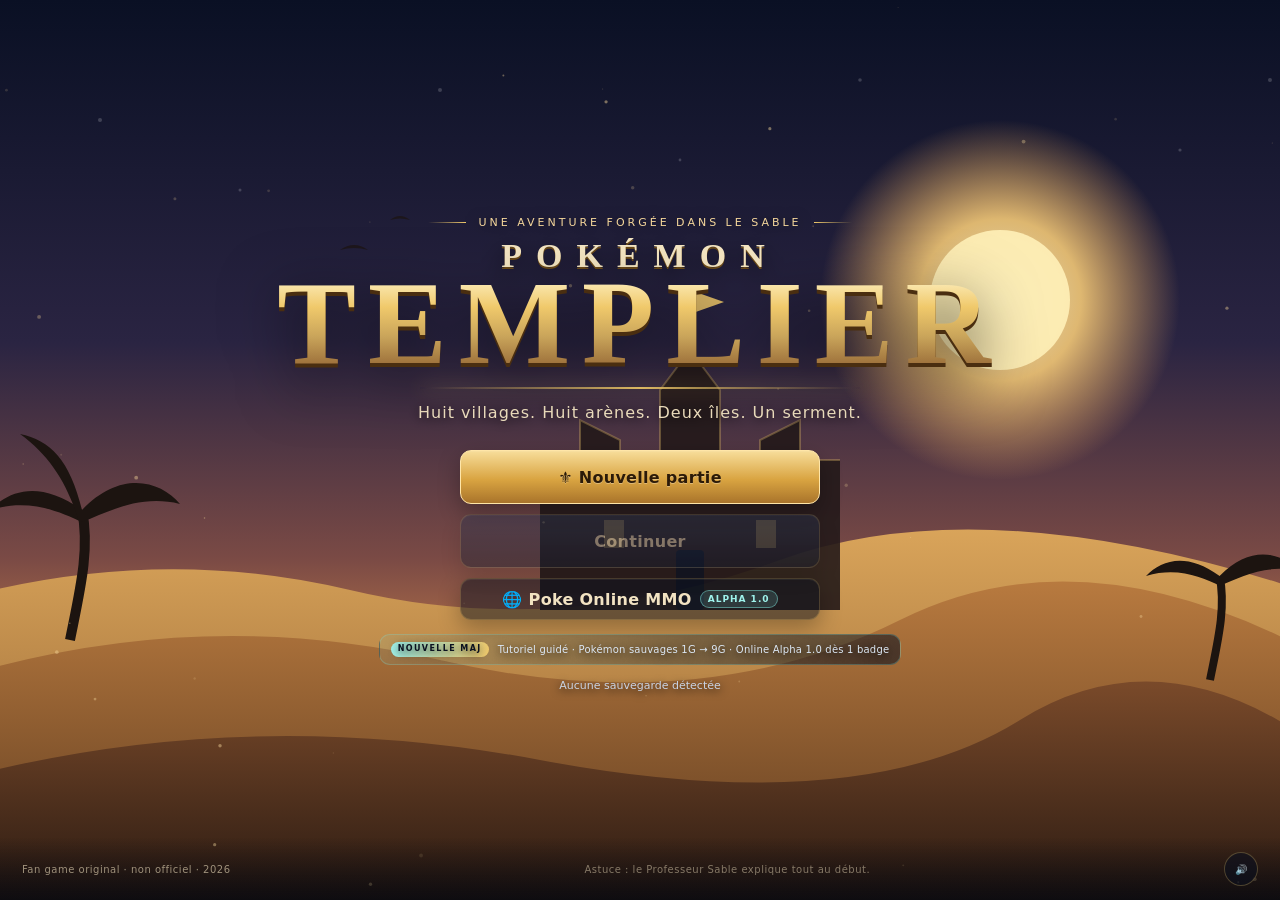
==== commit 1260f94a: "Save source and v2 conversation for issue #19 Run: 45798388279 Generation: 45798388279-1795689880043" ====
--- a/index.html
+++ b/index.html
@@ -1,226 +1,210 @@
-<!DOCTYPE html>
-<html lang="en">
+<!doctype html>
+<html lang="fr">
 <head>
-<meta charset="utf-8" />
-<meta name="viewport" content="width=device-width, initial-scale=1, viewport-fit=cover, maximum-scale=1, user-scalable=no" />
-<meta name="theme-color" content="#0b1020" />
-<meta name="description" content="Pokéverse Online — a fan-made open-world Pokémon MMORPG with every species from every generation." />
-<title>Pokéverse Online — Every Pokémon. One World.</title>
-<link rel="icon" href="data:image/svg+xml,%3Csvg xmlns='http://www.w3.org/2000/svg' viewBox='0 0 64 64'%3E%3Ccircle cx='32' cy='32' r='28' fill='%23f4c95d'/%3E%3Cpath d='M4 32h56' stroke='%230b1020' stroke-width='6'/%3E%3Ccircle cx='32' cy='32' r='10' fill='%230b1020'/%3E%3Ccircle cx='32' cy='32' r='5' fill='%23f4c95d'/%3E%3C/svg%3E" />
-<link rel="stylesheet" href="css/style.css" />
+  <meta charset="utf-8">
+  <meta name="viewport" content="width=device-width, initial-scale=1, maximum-scale=1, user-scalable=no, viewport-fit=cover">
+  <meta name="theme-color" content="#0b1120">
+  <meta name="description" content="Pokémon Templier — une aventure fan-made dans un monde de sable, huit villages, huit arènes et deux îles.">
+  <title>Pokémon Templier — Le Serment des Sables</title>
+  <link rel="icon" href="data:image/svg+xml,<svg xmlns='http://www.w3.org/2000/svg' viewBox='0 0 100 100'><rect width='100' height='100' rx='20' fill='%230b1120'/><path d='M50 12l10 26 28 4-21 19 6 28-23-15-23 15 6-28-21-19 28-4z' fill='%23f0c96b'/></svg>">
+  <link rel="stylesheet" href="styles.css">
 </head>
 <body>
-<div id="app">
-  <canvas id="world" aria-label="Game world"></canvas>
-  <div id="world-vignette"></div>
-
-  <!-- ============ TITLE ============ -->
-  <section id="title-screen">
-    <div class="lang-switch" id="title-lang" aria-label="Language">
-      <button data-lang="en">EN</button><button data-lang="fr">FR</button>
-    </div>
-    <div class="title-sky"></div>
-    <div class="title-sun"></div>
-    <div class="title-clouds"><i></i><i></i><i></i><i></i></div>
-    <div class="title-hills hill-a"></div>
-    <div class="title-hills hill-b"></div>
-    <div class="title-ground"></div>
-    <div class="fireflies" id="fireflies"></div>
-    <div class="title-wrap">
-      <div class="title-badge">FAN-MADE OPEN WORLD · 1025 SPECIES · ALL 9 GENERATIONS</div>
-      <h1 class="logo"><span class="logo-poke">POKÉ</span><span class="logo-verse">VERSE</span></h1>
-      <div class="logo-online">O N L I N E</div>
-      <p class="tagline">Every Pokémon. One world. <em>Join the adventure.</em></p>
-      <div class="title-card">
-        <div class="title-field">
-          <label for="trainer-name">TRAINER NAME</label>
-          <input id="trainer-name" maxlength="14" placeholder="Ash" autocomplete="off" spellcheck="false" />
-        </div>
-        <div class="title-field">
-          <label>TRAINER LOOK</label>
-          <div class="swatches" id="title-swatches">
-            <button class="swatch active" data-shirt="#e05a4a" data-hat="#e05a4a" style="--c:#e05a4a"></button>
-            <button class="swatch" data-shirt="#4f8fe8" data-hat="#4f8fe8" style="--c:#4f8fe8"></button>
-            <button class="swatch" data-shirt="#57b94c" data-hat="#57b94c" style="--c:#57b94c"></button>
-            <button class="swatch" data-shirt="#f2c744" data-hat="#f2c744" style="--c:#f2c744"></button>
-            <button class="swatch" data-shirt="#a45bd6" data-hat="#a45bd6" style="--c:#a45bd6"></button>
-            <button class="swatch" data-shirt="#2b2b38" data-hat="#d4af37" style="--c:#2b2b38"></button>
-          </div>
-        </div>
+  <div id="boot" class="boot">
+    <div class="boot-mark">⚜</div>
+    <div class="boot-title">POKÉMON TEMPLIER</div>
+    <div class="boot-sub">Chargement des sables…</div>
+    <div class="boot-bar"><span></span></div>
+  </div>
+
+  <main id="app">
+    <!-- TITLE -->
+    <section id="screen-title" class="screen active">
+      <svg class="title-scene" viewBox="0 0 1440 900" preserveAspectRatio="xMidYMid slice" aria-hidden="true">
+        <defs>
+          <linearGradient id="sky" x1="0" y1="0" x2="0" y2="1">
+            <stop offset="0" stop-color="#0a1024"/><stop offset=".38" stop-color="#2a2442"/><stop offset=".62" stop-color="#7a4a45"/><stop offset=".8" stop-color="#d98a4a"/><stop offset="1" stop-color="#f2c46a"/>
+          </linearGradient>
+          <radialGradient id="sun" cx="50%" cy="50%" r="50%">
+            <stop offset="0" stop-color="#fff6d0"/><stop offset=".45" stop-color="#ffd27a"/><stop offset="1" stop-color="#ffb35c" stop-opacity="0"/>
+          </radialGradient>
+          <linearGradient id="dune1" x1="0" y1="0" x2="0" y2="1">
+            <stop offset="0" stop-color="#d9a45a"/><stop offset="1" stop-color="#8a5b2e"/>
+          </linearGradient>
+          <linearGradient id="dune2" x1="0" y1="0" x2="0" y2="1">
+            <stop offset="0" stop-color="#b87a3f"/><stop offset="1" stop-color="#5c3a1f"/>
+          </linearGradient>
+          <linearGradient id="dune3" x1="0" y1="0" x2="0" y2="1">
+            <stop offset="0" stop-color="#7a4a2a"/><stop offset="1" stop-color="#2a1a12"/>
+          </linearGradient>
+          <filter id="glow"><feGaussianBlur stdDeviation="8"/></filter>
+        </defs>
+        <rect width="1440" height="900" fill="url(#sky)"/>
+        <circle cx="1080" cy="300" r="180" fill="url(#sun)" opacity=".85"/>
+        <circle cx="1080" cy="300" r="70" fill="#fff1b8" opacity=".9"/>
+        <g opacity=".18" fill="#fff">
+          <circle cx="180" cy="120" r="2"/><circle cx="320" cy="190" r="1.5"/><circle cx="520" cy="90" r="2"/><circle cx="760" cy="160" r="1.4"/><circle cx="940" cy="80" r="1.8"/><circle cx="1260" cy="150" r="1.6"/><circle cx="1350" cy="80" r="2"/><circle cx="60" cy="260" r="1.4"/>
+        </g>
+        <path d="M0 610 Q220 540 430 590 T860 560 T1440 610 V900 H0Z" fill="url(#dune1)"/>
+        <path d="M0 690 Q260 600 520 660 T980 620 T1440 680 V900 H0Z" fill="url(#dune2)"/>
+        <path d="M0 790 Q300 700 620 760 T1100 720 T1440 780 V900 H0Z" fill="url(#dune3)"/>
+        <!-- citadel silhouette -->
+        <g transform="translate(770 430)" opacity=".9">
+          <path d="M-150 180 L-150 30 L-110 30 L-110 -10 L-70 10 L-70 30 L-30 30 L-30 -40 L0 -80 L30 -40 L30 30 L70 30 L70 10 L110 -10 L110 30 L150 30 L150 180 Z" fill="#241a1a"/>
+          <path d="M-150 30 L-110 30 L-110 -10 L-70 10 L-70 30 L-30 30 L-30 -40 L0 -80 L30 -40 L30 30 L70 30 L70 10 L110 -10 L110 30 L150 30" fill="none" stroke="#f0c96b" stroke-width="2" opacity=".35"/>
+          <rect x="-14" y="120" width="28" height="60" rx="4" fill="#0b1120"/>
+          <rect x="-86" y="90" width="20" height="28" fill="#f0c96b" opacity=".28"/>
+          <rect x="66" y="90" width="20" height="28" fill="#f0c96b" opacity=".28"/>
+          <path d="M0 -80 L0 -140" stroke="#f0c96b" stroke-width="3"/>
+          <path d="M0 -140 l34 12 -34 12z" fill="#f0c96b"/>
+        </g>
+        <!-- palms -->
+        <g transform="translate(150 640)" fill="#1c1410">
+          <path d="M0 0 C10 -50 20 -90 12 -130" stroke="#1c1410" stroke-width="10" fill="none"/>
+          <path d="M12 -130 C-30 -160 -60 -150 -80 -130 C-40 -142 -10 -128 12 -118Z"/>
+          <path d="M12 -130 C50 -170 90 -160 110 -136 C70 -146 38 -128 12 -118Z"/>
+          <path d="M12 -130 C0 -180 -20 -200 -50 -206 C-20 -184 -4 -158 8 -122Z"/>
+        </g>
+        <g transform="translate(1290 680) scale(.8)" fill="#1c1410">
+          <path d="M0 0 C10 -50 20 -90 12 -130" stroke="#1c1410" stroke-width="10" fill="none"/>
+          <path d="M12 -130 C-30 -160 -60 -150 -80 -130 C-40 -142 -10 -128 12 -118Z"/>
+          <path d="M12 -130 C50 -170 90 -160 110 -136 C70 -146 38 -128 12 -118Z"/>
+        </g>
+        <g fill="#1c1410" opacity=".7">
+          <path d="M420 250 q14 -10 28 0 q-14 -4 -28 0"/><path d="M470 220 q10 -8 20 0 q-10 -3 -20 0"/>
+        </g>
+      </svg>
+      <canvas id="title-particles" class="title-particles"></canvas>
+      <div class="title-content">
+        <div class="title-kicker"><span></span>Une aventure forgée dans le sable<span></span></div>
+        <h1 class="title-logo">
+          <span class="logo-pokemon">POKÉMON</span>
+          <span class="logo-templier">TEMPLIER</span>
+          <span class="logo-underline"></span>
+        </h1>
+        <p class="title-sub">Huit villages. Huit arènes. Deux îles. Un serment.</p>
         <div class="title-actions">
-          <button id="btn-new" class="btn btn-primary btn-big">▶ New Journey</button>
-          <button id="btn-continue" class="btn btn-ghost btn-big hidden">Continue</button>
-        </div>
-        <div class="title-slots-wrap">
-          <div class="title-slots-label">SAVE FILES</div>
-          <div class="title-slots" id="title-slots"></div>
-        </div>
-        <div class="server-status"><span class="live-dot"></span><b id="online-count">12,847</b> trainers online · <span id="title-seed-label">World seed ready</span></div>
-      </div>
-      <div class="starter-showcase" aria-hidden="true">
-        <img src="assets/sprites/1.png" alt="" class="starter-float s1" />
-        <img src="assets/sprites/4.png" alt="" class="starter-float s2" />
-        <img src="assets/sprites/7.png" alt="" class="starter-float s3" />
-        <img src="assets/sprites/25.png" alt="" class="starter-float s4" />
-      </div>
-      <div class="title-foot">Unofficial fan project · Pokémon © Nintendo / Creatures / GAME FREAK · Built with love</div>
-    </div>
-  </section>
-
-  <!-- ============ LOADING ============ -->
-  <div id="loading" class="hidden">
-    <div class="loading-inner">
-      <div class="pokeball-spinner"><i></i></div>
-      <div class="loading-title">Entering the Pokéverse</div>
-      <div class="loading-bar"><span id="loading-fill"></span></div>
-      <div class="loading-tip" id="loading-tip">Generating 192 × 192 tiles of wilderness…</div>
-    </div>
-  </div>
-
-  <!-- ============ HUD ============ -->
-  <div id="hud" class="hidden">
-    <div class="hud-top">
-      <div class="player-card glass">
-        <div class="avatar-frame"><canvas id="hud-avatar" width="64" height="72"></canvas><span class="lvl-badge" id="hud-level">Lv 5</span></div>
-        <div class="pc-info">
-          <div class="pc-row"><span class="pc-name" id="hud-name">Trainer</span><span class="pc-online">●</span></div>
-          <div class="pc-sub"><span id="hud-zone">Willowbrook Town</span></div>
-          <div class="pc-money"><span class="coin">₽</span> <b id="hud-money">3,000</b><span class="badge-row" id="hud-badges"></span></div>
-          <div class="xp-bar"><span id="hud-xp"></span></div>
-        </div>
-      </div>
-
-      <div class="quest-card glass" id="quest-card">
-        <div class="qc-head"><span class="qc-label">◆ MAIN QUEST</span><button class="mini-btn" id="quest-toggle">–</button></div>
-        <div class="qc-title" id="quest-title">A New Beginning</div>
-        <div class="qc-desc" id="quest-desc">Choose your first partner.</div>
-        <div class="qc-progress"><span id="quest-progress"></span></div>
-        <div class="qc-hint" id="quest-hint"></div>
-      </div>
-
-      <div class="map-card glass">
-        <div class="mc-head"><span id="hud-time">8:20 AM</span><span class="weather-chip" id="hud-weather">☀ Clear</span></div>
-        <canvas id="minimap" width="320" height="320"></canvas>
-        <div class="mc-zone" id="hud-region">Verdant Meadows</div>
-        <button class="mini-btn map-open" id="btn-map-quick">Open Map (M)</button>
-      </div>
-    </div>
-
-    <div class="chat-panel glass" id="chat-panel">
-      <div class="chat-head"><span><span class="live-dot"></span> GLOBAL CHAT</span><span class="chat-online" id="chat-online">12,847 online</span><button class="mini-btn" id="chat-collapse">▾</button></div>
-      <div class="chat-feed" id="chat-feed" data-no-i18n></div>
-      <form class="chat-input" id="chat-form"><input id="chat-text" maxlength="120" placeholder="Say something to the world…" autocomplete="off" /><button class="mini-send" type="submit">↵</button></form>
-    </div>
-
-    <div class="interact-prompt hidden" id="interact-prompt"><span class="key">E</span><span id="interact-text">Talk</span></div>
-
-    <div class="hotbar" id="hotbar">
-      <button class="hot-btn" data-ui="party"><span class="hb-icon">◉</span><span>Party</span><kbd id="kbd-party">1</kbd></button>
-      <button class="hot-btn" data-ui="bag"><span class="hb-icon">🎒</span><span>Bag</span><kbd id="kbd-bag">2</kbd></button>
-      <button class="hot-btn" data-ui="dex"><span class="hb-icon">▤</span><span>Dex</span><kbd id="kbd-dex">3</kbd></button>
-      <button class="hot-btn" data-ui="map"><span class="hb-icon">⌖</span><span>Map</span><kbd id="kbd-map">M</kbd></button>
-      <button class="hot-btn" data-ui="quests"><span class="hb-icon">◆</span><span>Quests</span><kbd id="kbd-quests">Q</kbd></button>
-      <button class="hot-btn" data-ui="settings"><span class="hb-icon">⚙</span><span>Menu</span><kbd id="kbd-menu">Esc</kbd></button>
-    </div>
-
-    <div class="toast-stack" id="toast-stack"></div>
-    <div class="pop-layer" id="pop-layer"></div>
-
-    <!-- touch controls -->
-    <div id="touch-ui" class="hidden">
-      <div class="joystick" id="joystick"><div class="stick" id="stick"></div></div>
-      <div class="touch-actions">
-        <button class="touch-btn small" id="touch-menu">☰</button>
-        <button class="touch-btn" id="touch-a">A</button>
-        <button class="touch-btn small" id="touch-run">➤</button>
-      </div>
-    </div>
-  </div>
-
-  <!-- ============ BATTLE ============ -->
-  <section id="battle" class="hidden">
-    <div class="battle-bg" id="battle-bg"></div>
-    <div class="battle-particles" id="battle-particles"></div>
-    <div class="battle-topbar">
-      <span class="battle-mode" id="battle-mode">WILD BATTLE</span>
-      <button class="mini-btn" id="battle-help">?</button>
-    </div>
-    <div class="enemy-panel" id="enemy-panel">
-      <div class="bp-name"><span id="enemy-name">Wild Pokémon</span><span class="bp-gender" id="enemy-gender"></span></div>
-      <div class="bp-level" id="enemy-level">Lv 5</div>
-      <div class="bp-types" id="enemy-types"></div>
-      <div class="hp-wrap"><div class="hp-label">HP</div><div class="hp-bar"><span id="enemy-hp"></span></div></div>
-      <div class="bp-status" id="enemy-status"></div>
-    </div>
-    <div class="ally-panel" id="ally-panel">
-      <div class="bp-name"><span id="ally-name">Partner</span><span class="bp-gender" id="ally-gender"></span></div>
-      <div class="bp-level" id="ally-level">Lv 5</div>
-      <div class="bp-types" id="ally-types"></div>
-      <div class="hp-wrap"><div class="hp-label">HP</div><div class="hp-bar"><span id="ally-hp"></span></div></div>
-      <div class="bp-hpnum" id="ally-hpnum">20/20</div>
-      <div class="bp-status" id="ally-status"></div>
-      <div class="xp-mini"><span id="ally-xp"></span></div>
-    </div>
-    <div class="battle-field">
-      <div class="platform enemy-platform"></div>
-      <div class="platform ally-platform"></div>
-      <img id="enemy-sprite" class="battle-sprite enemy-sprite" alt="" />
-      <img id="ally-sprite" class="battle-sprite ally-sprite" alt="" />
-      <div class="fx-layer" id="fx-layer"></div>
-      <div class="catch-anim hidden" id="catch-anim"><div class="ball">◓</div><div class="catch-stars">✦ ✦ ✦</div></div>
-    </div>
-    <div class="battle-console">
-      <div class="battle-log" id="battle-log">
-        <div class="log-text" id="battle-text">What will you do?</div>
-        <div class="battle-message-history" id="battle-history"></div>
-      </div>
-      <div class="battle-commands" id="battle-commands">
-        <div class="move-grid" id="move-grid"></div>
-        <div class="battle-side">
-          <button class="battle-btn" id="btn-bag"><span>Bag</span> <kbd id="kbd-bag-battle">B</kbd></button>
-          <button class="battle-btn" id="btn-switch"><span>Party</span> <kbd id="kbd-party-battle">P</kbd></button>
-          <button class="battle-btn danger" id="btn-run"><span>Run</span> <kbd id="kbd-run-battle">R</kbd></button>
-        </div>
-      </div>
-      <div class="battle-submenu hidden" id="battle-submenu"></div>
-    </div>
-    <div class="battle-flash" id="battle-flash"></div>
-  </section>
-
-  <!-- ============ OVERLAYS ============ -->
-  <div id="modal-layer" class="hidden"></div>
-  <div id="dialogue" class="hidden">
-    <div class="dlg-box glass">
-      <div class="dlg-portrait" id="dlg-portrait"></div>
-      <div class="dlg-main">
-        <div class="dlg-name" id="dlg-name">Professor Willow</div>
-        <div class="dlg-text" id="dlg-text"></div>
-        <div class="dlg-choices" id="dlg-choices"></div>
-      </div>
-    </div>
-  </div>
-  <section id="intro" class="hidden" aria-label="Introduction">
-    <div class="intro-sky"></div>
-    <div class="intro-stars" id="intro-stars"></div>
-    <div class="intro-hills"></div>
-    <div class="intro-sprites" aria-hidden="true">
-      <img src="assets/sprites/384.png" alt="" class="intro-mon im1" />
-      <img src="assets/sprites/493.png" alt="" class="intro-mon im2" />
-      <img src="assets/sprites/150.png" alt="" class="intro-mon im3" />
-      <img src="assets/sprites/249.png" alt="" class="intro-mon im4" />
-    </div>
-    <div class="intro-content">
-      <div class="intro-kicker" id="intro-kicker">POKÉVERSE ONLINE</div>
-      <div class="intro-text" id="intro-text"></div>
-      <div class="intro-dots" id="intro-dots"></div>
-      <div class="intro-actions">
-        <button class="btn btn-ghost" id="intro-skip">Skip intro</button>
-        <button class="btn btn-primary" id="intro-next">Continue</button>
-      </div>
-    </div>
-  </section>
-  <div id="fade" class="hidden"></div>
-</div>
-<script type="module" src="js/main.js"></script>
+          <button id="btn-new" class="btn gold big">⚜ Nouvelle partie</button>
+          <button id="btn-continue" class="btn big" disabled>Continuer</button>
+          <button id="btn-online-title" class="btn ghost">🌐 Poke Online MMO <span class="alpha-pill">alpha 1.0</span></button>
+        </div>
+        <div class="title-news" id="title-news">
+          <span class="tn-badge">NOUVELLE MAJ</span>
+          <span>Tutoriel guidé · Pokémon sauvages 1G → 9G · Online Alpha 1.0 dès 1 badge</span>
+        </div>
+        <div class="title-save" id="title-save">Aucune sauvegarde détectée</div>
+      </div>
+      <footer class="title-footer">
+        <span>Fan game original · non officiel · 2026</span>
+        <span class="title-tip">Astuce : le Professeur Sable explique tout au début.</span>
+        <button id="btn-sound" class="icon-btn" aria-label="Son">🔊</button>
+      </footer>
+    </section>
+
+    <!-- INTRO -->
+    <section id="screen-intro" class="screen">
+      <div class="intro-bg"></div>
+      <div class="intro-layout">
+        <div class="intro-art" id="intro-art"></div>
+        <div class="intro-panel panel">
+          <div class="intro-top">
+            <span class="eyebrow" id="intro-eyebrow">Le monde de Templier</span>
+            <span class="intro-step" id="intro-step">01</span>
+          </div>
+          <button class="intro-update" id="intro-update" type="button" aria-label="Voir la mise à jour horaire">
+            <span class="iu-icon" id="iu-icon">⟳</span>
+            <span class="iu-main">
+              <span class="iu-label" id="iu-label">Mise à jour horaire</span>
+              <strong id="iu-title">Chargement…</strong>
+            </span>
+            <span class="iu-timer" id="iu-timer">--:--</span>
+          </button>
+          <div class="intro-speaker">
+            <span class="speaker-dot"></span>
+            <strong id="intro-speaker">Professeur Sable</strong>
+            <small id="intro-role">Chercheur de sable</small>
+          </div>
+          <div class="intro-text" id="intro-text"></div>
+          <div class="intro-form" id="intro-form"></div>
+          <div class="intro-actions" id="intro-actions"></div>
+        </div>
+      </div>
+      <button class="intro-skip" id="intro-skip">Passer l’introduction ▸</button>
+    </section>
+
+    <!-- GAME -->
+    <section id="screen-game" class="screen">
+      <header id="hud">
+        <div class="hud-left">
+          <div class="hud-location">
+            <span class="eyebrow" id="hud-region">Région de Templier</span>
+            <h2 id="hud-loc">Sablonville</h2>
+            <small id="hud-sub">Berceau des Sables</small>
+          </div>
+          <div class="hud-badges" id="hud-badges"></div>
+        </div>
+        <div class="hud-objective" id="hud-objective">Objectif</div>
+        <div class="hud-right">
+          <button class="hud-btn" data-menu="map" title="Carte du monde (M)"><span>🗺</span><small>Carte</small></button>
+          <button class="hud-btn" data-menu="card" title="Carte de dresseur (C)"><span>🎴</span><small>Dresseur</small></button>
+          <button class="hud-btn" data-menu="dex" title="Pokédex 9G (K)"><span>📘</span><small>Pokédex</small></button>
+          <button class="hud-btn" data-menu="friends" title="Amis (F)"><span>🤝</span><small>Amis</small></button>
+          <button class="hud-btn" data-menu="online" title="Poke Online MMO (O)"><span>🌐</span><small>Online</small></button>
+          <button class="hud-btn" data-menu="bag" title="Sac (B)"><span>🎒</span><small>Sac</small></button>
+          <button class="hud-btn" data-menu="team" title="Équipe"><span>🐾</span><small>Équipe</small></button>
+          <button class="hud-btn" data-menu="pause" title="Menu (Échap)"><span>☰</span><small>Menu</small></button>
+        </div>
+      </header>
+      <div id="tutorial-card" class="tutorial-card hidden" aria-live="polite">
+        <div class="tut-head">
+          <span class="tut-icon" id="tut-icon">👣</span>
+          <div class="tut-title-wrap">
+            <span class="tut-eyebrow" id="tut-eyebrow">Tutoriel · 1/8</span>
+            <strong id="tut-title">Marcher dans le désert</strong>
+          </div>
+          <button class="tut-close" id="tut-skip" aria-label="Passer le tutoriel">✕</button>
+        </div>
+        <p id="tut-text">Utilise les flèches, ZQSD/WASD ou le joystick tactile pour explorer Sablonville.</p>
+        <div class="tut-foot">
+          <div class="tut-dots" id="tut-dots"></div>
+          <span class="tut-key" id="tut-key">Flèches</span>
+          <button class="tut-next" id="tut-next">C’est fait ✓</button>
+        </div>
+      </div>
+      <div id="world-wrap">
+        <canvas id="world"></canvas>
+        <div id="location-banner" class="location-banner"></div>
+        <div id="world-prompt" class="world-prompt"></div>
+        <div class="world-controls-hint" id="world-controls-hint">Flèches / ZQSD pour marcher · E pour interagir · M pour la carte</div>
+        <div class="world-weather" id="world-weather"></div>
+      </div>
+      <div id="game-bottom">
+        <div id="hint-bar" class="hint-bar">
+          <span class="hint-key">E</span>
+          <span id="hint-text">Approche-toi d’un personnage ou d’un bâtiment.</span>
+        </div>
+        <div id="team-strip" class="team-strip"></div>
+      </div>
+      <div id="touch-controls" class="touch-controls">
+        <div class="dpad">
+          <button data-dir="up" class="dpad-btn up" aria-label="Haut">▲</button>
+          <button data-dir="left" class="dpad-btn left" aria-label="Gauche">◀</button>
+          <button data-dir="right" class="dpad-btn right" aria-label="Droite">▶</button>
+          <button data-dir="down" class="dpad-btn down" aria-label="Bas">▼</button>
+        </div>
+        <div class="touch-actions">
+          <button id="touch-b" class="touch-round small" aria-label="Menu">☰</button>
+          <button id="touch-a" class="touch-round" aria-label="Interagir">A</button>
+        </div>
+      </div>
+    </section>
+  </main>
+
+  <div id="toast-root"></div>
+  <div id="modal-root"></div>
+  <div id="dialog-root"></div>
+  <div id="battle-root"></div>
+
+  <script type="module" src="js/main.js"></script>
 </body>
 </html>
--- a/styles.css
+++ b/styles.css
@@ -0,0 +1,1354 @@
+/* Pokémon Templier — visual system */
+:root {
+  --ink: #080d18;
+  --night: #0b1120;
+  --night2: #111a2c;
+  --night3: #17223a;
+  --panel: rgba(14, 21, 38, .88);
+  --panel2: rgba(20, 30, 52, .92);
+  --gold: #f0c96b;
+  --gold2: #c9a45a;
+  --gold3: #8a5b2e;
+  --sand: #e8d5a8;
+  --parchment: #f2e3c2;
+  --muted: #9aa7bd;
+  --text: #edf1f8;
+  --red: #e4572e;
+  --teal: #7de0d8;
+  --green: #55b85f;
+  --blue: #4b8ef7;
+  --line: rgba(240, 201, 107, .28);
+  --line-soft: rgba(240, 201, 107, .12);
+  --shadow: 0 24px 70px rgba(0, 0, 0, .55);
+  --serif: Georgia, "Times New Roman", serif;
+  --sans: "Trebuchet MS", "Segoe UI", system-ui, -apple-system, sans-serif;
+}
+
+* { box-sizing: border-box; }
+html, body { height: 100%; }
+body {
+  margin: 0;
+  background: var(--night);
+  color: var(--text);
+  font-family: var(--sans);
+  overflow: hidden;
+  -webkit-font-smoothing: antialiased;
+  text-rendering: optimizeLegibility;
+}
+button, input, select { font: inherit; color: inherit; }
+button { cursor: pointer; }
+button:disabled { cursor: not-allowed; opacity: .45; }
+h1, h2, h3, h4, p { margin: 0; }
+::selection { background: rgba(240, 201, 107, .3); }
+
+/* scrollbars */
+* { scrollbar-width: thin; scrollbar-color: rgba(240, 201, 107, .35) transparent; }
+*::-webkit-scrollbar { width: 8px; height: 8px; }
+*::-webkit-scrollbar-thumb { background: rgba(240, 201, 107, .3); border-radius: 8px; }
+*::-webkit-scrollbar-track { background: transparent; }
+
+.eyebrow {
+  display: inline-block;
+  font-size: 10px;
+  letter-spacing: 2.2px;
+  text-transform: uppercase;
+  color: var(--gold);
+  font-weight: 700;
+}
+.muted { color: var(--muted); }
+.small { font-size: 12px; }
+.panel {
+  background: linear-gradient(160deg, rgba(21, 31, 54, .96), rgba(10, 16, 30, .97));
+  border: 1px solid var(--line);
+  border-radius: 18px;
+  box-shadow: var(--shadow), inset 0 1px 0 rgba(255, 255, 255, .05);
+  position: relative;
+}
+.panel::before, .panel::after {
+  content: "";
+  position: absolute;
+  width: 26px; height: 26px;
+  border: 1px solid var(--gold);
+  opacity: .55;
+  pointer-events: none;
+}
+.panel::before { top: 8px; left: 8px; border-right: 0; border-bottom: 0; border-radius: 8px 0 0 0; }
+.panel::after { bottom: 8px; right: 8px; border-left: 0; border-top: 0; border-radius: 0 0 8px 0; }
+
+/* buttons */
+.btn {
+  display: inline-flex;
+  align-items: center;
+  justify-content: center;
+  gap: 8px;
+  min-height: 42px;
+  padding: 10px 18px;
+  border-radius: 11px;
+  border: 1px solid rgba(240, 201, 107, .35);
+  background: linear-gradient(180deg, rgba(42, 56, 86, .85), rgba(18, 27, 46, .92));
+  color: var(--parchment);
+  font-weight: 700;
+  letter-spacing: .3px;
+  transition: transform .16s ease, border-color .16s ease, background .16s ease, box-shadow .16s ease;
+  box-shadow: 0 8px 22px rgba(0, 0, 0, .28), inset 0 1px 0 rgba(255, 255, 255, .06);
+}
+.btn:hover:not(:disabled) { transform: translateY(-2px); border-color: rgba(240, 201, 107, .75); box-shadow: 0 12px 28px rgba(0, 0, 0, .35), 0 0 24px rgba(240, 201, 107, .1); }
+.btn:active:not(:disabled) { transform: translateY(0) scale(.99); }
+.btn.gold {
+  background: linear-gradient(180deg, #f7dd9a, #d9a441 55%, #a9742b);
+  border-color: #ffe6a8;
+  color: #2b1a08;
+  text-shadow: 0 1px 0 rgba(255, 255, 255, .3);
+}
+.btn.gold:hover:not(:disabled) { box-shadow: 0 12px 34px rgba(240, 201, 107, .25), 0 0 0 1px rgba(255, 230, 168, .4); }
+.btn.ghost { background: rgba(10, 16, 30, .5); border-color: rgba(240, 201, 107, .22); }
+.btn.danger { background: linear-gradient(180deg, #8a2e2e, #521a1a); border-color: rgba(228, 87, 46, .5); }
+.btn.big { min-height: 54px; padding: 14px 28px; font-size: 16px; }
+.btn.small { min-height: 30px; padding: 5px 10px; font-size: 11px; border-radius: 8px; }
+.btn.full { width: 100%; }
+.icon-btn {
+  width: 40px; height: 40px; border-radius: 50%;
+  border: 1px solid var(--line); background: rgba(10, 16, 30, .6); color: var(--parchment);
+}
+.mini-btn {
+  border: 1px solid rgba(240, 201, 107, .28);
+  background: rgba(24, 35, 58, .9);
+  color: var(--parchment);
+  border-radius: 7px;
+  padding: 5px 10px;
+  font-size: 11px;
+  font-weight: 700;
+  white-space: nowrap;
+}
+.mini-btn:hover:not(:disabled) { border-color: var(--gold); background: rgba(42, 58, 88, .95); }
+.mini-btn.gold { background: linear-gradient(180deg, #f0c96b, #c9a45a); color: #2b1a08; border-color: #ffe6a8; }
+.mini-btn.danger { background: rgba(120, 30, 30, .8); }
+
+/* boot */
+.boot {
+  position: fixed; inset: 0; z-index: 200;
+  display: flex; flex-direction: column; align-items: center; justify-content: center;
+  gap: 10px; background: radial-gradient(circle at 50% 40%, #17223a, #070b14 70%);
+  transition: opacity .6s ease, visibility .6s;
+}
+.boot.hide { opacity: 0; visibility: hidden; }
+.boot-mark { font-size: 58px; color: var(--gold); text-shadow: 0 0 40px rgba(240, 201, 107, .4); animation: pulse 2s infinite; }
+.boot-title { font-family: var(--serif); font-size: 24px; letter-spacing: 8px; color: var(--parchment); }
+.boot-sub { font-size: 12px; letter-spacing: 3px; color: var(--muted); text-transform: uppercase; }
+.boot-bar { width: 180px; height: 3px; background: rgba(240, 201, 107, .15); border-radius: 3px; overflow: hidden; margin-top: 10px; }
+.boot-bar span { display: block; height: 100%; width: 40%; background: var(--gold); border-radius: 3px; animation: bootbar 1.2s infinite ease-in-out; }
+@keyframes bootbar { 0% { transform: translateX(-100%); } 100% { transform: translateX(350%); } }
+@keyframes pulse { 0%,100% { transform: scale(1); opacity: .85; } 50% { transform: scale(1.06); opacity: 1; } }
+
+/* screens */
+.screen { position: fixed; inset: 0; display: none; overflow: hidden; }
+.screen.active { display: flex; }
+
+/* ------------------------------------------------------------------ */
+/* TITLE */
+/* ------------------------------------------------------------------ */
+#screen-title { align-items: center; justify-content: center; background: #0a1024; }
+.title-scene { position: absolute; inset: 0; width: 100%; height: 100%; object-fit: cover; }
+.title-particles { position: absolute; inset: 0; width: 100%; height: 100%; pointer-events: none; opacity: .8; }
+.title-content {
+  position: relative; z-index: 2; text-align: center; padding: 32px 22px;
+  max-width: 920px; width: 100%;
+  animation: rise .9s cubic-bezier(.2,.8,.2,1) both;
+}
+@keyframes rise { from { opacity: 0; transform: translateY(18px); } to { opacity: 1; transform: translateY(0); } }
+.title-kicker {
+  display: inline-flex; align-items: center; gap: 12px;
+  font-size: 11px; letter-spacing: 3px; text-transform: uppercase; color: #f5d79b;
+  text-shadow: 0 2px 14px rgba(0,0,0,.7);
+}
+.title-kicker span { width: 38px; height: 1px; background: linear-gradient(90deg, transparent, #f0c96b); }
+.title-kicker span:last-child { background: linear-gradient(90deg, #f0c96b, transparent); }
+.title-logo { margin: 12px 0 4px; line-height: .9; position: relative; }
+.logo-pokemon {
+  display: block; font-family: var(--serif); font-size: clamp(18px, 3.2vw, 34px);
+  letter-spacing: clamp(5px, 1.4vw, 14px); color: #f5e6c2;
+  text-shadow: 0 2px 0 #6b4a18, 0 5px 24px rgba(0,0,0,.65);
+}
+.logo-templier {
+  display: block; font-family: var(--serif); font-weight: 700;
+  font-size: clamp(54px, 11vw, 118px); letter-spacing: clamp(2px, 1vw, 12px);
+  background: linear-gradient(180deg, #fff6d0 0%, #f0c96b 34%, #c9a45a 62%, #8a5b2e 100%);
+  -webkit-background-clip: text; background-clip: text; color: transparent;
+  filter: drop-shadow(0 4px 0 #4a2e10) drop-shadow(0 12px 30px rgba(0,0,0,.65));
+}
+.logo-underline {
+  display: block; width: min(440px, 70%); height: 2px; margin: 10px auto 0;
+  background: linear-gradient(90deg, transparent, #f0c96b, transparent);
+  box-shadow: 0 0 20px rgba(240,201,107,.55);
+}
+.title-sub { margin: 14px 0 28px; color: #f2e3c2; font-size: clamp(12px, 1.6vw, 16px); letter-spacing: 1px; text-shadow: 0 2px 12px rgba(0,0,0,.8); }
+.title-actions { display: flex; flex-direction: column; align-items: center; gap: 10px; }
+.title-actions .btn { width: min(360px, 84vw); }
+.maint-pill {
+  font-size: 9px; text-transform: uppercase; letter-spacing: 1px;
+  padding: 3px 7px; border-radius: 20px; background: rgba(228, 87, 46, .2);
+  border: 1px solid rgba(228, 87, 46, .55); color: #ffb08a;
+}
+.title-save { margin-top: 14px; font-size: 11px; color: #c9d3e4; text-shadow: 0 2px 10px #000; }
+.title-footer {
+  position: absolute; left: 0; right: 0; bottom: 0; z-index: 3;
+  display: flex; align-items: center; justify-content: space-between; gap: 14px;
+  padding: 14px 22px calc(14px + env(safe-area-inset-bottom));
+  font-size: 10px; letter-spacing: .5px; color: rgba(242, 227, 194, .6);
+  background: linear-gradient(0deg, rgba(5,8,16,.75), transparent);
+}
+.title-tip { opacity: .8; }
+.title-footer .icon-btn { width: 34px; height: 34px; }
+
+/* ------------------------------------------------------------------ */
+/* INTRO */
+/* ------------------------------------------------------------------ */
+#screen-intro { background: #0a1024; align-items: center; justify-content: center; }
+.intro-bg {
+  position: absolute; inset: 0;
+  background:
+    radial-gradient(circle at 22% 32%, rgba(240, 201, 107, .22), transparent 42%),
+    radial-gradient(circle at 82% 70%, rgba(228, 87, 46, .16), transparent 45%),
+    linear-gradient(150deg, #101a30, #0a1020 55%, #1a1420);
+}
+.intro-bg::before {
+  content: ""; position: absolute; inset: 0;
+  background-image: radial-gradient(rgba(240,201,107,.22) 1px, transparent 1px);
+  background-size: 46px 46px; opacity: .16;
+  mask-image: radial-gradient(circle at 50% 50%, #000, transparent 75%);
+}
+.intro-layout {
+  position: relative; z-index: 2; width: min(1240px, 94vw); height: min(820px, 88dvh);
+  display: grid; grid-template-columns: .88fr 1.12fr; gap: 26px; align-items: center;
+}
+.intro-art { height: 100%; display: flex; align-items: flex-end; justify-content: center; }
+.professor-art { width: min(100%, 480px); height: 100%; filter: drop-shadow(0 30px 40px rgba(0,0,0,.55)); animation: profIn 1.1s cubic-bezier(.2,.8,.2,1) both; }
+@keyframes profIn { from { opacity: 0; transform: translateY(24px) scale(.97); } to { opacity: 1; transform: none; } }
+.intro-panel { height: 100%; max-height: 100%; display: flex; flex-direction: column; padding: 26px 28px; overflow-y: auto; }
+.intro-top { display: flex; align-items: center; justify-content: space-between; }
+.intro-step { font-family: var(--serif); font-size: 26px; color: rgba(240, 201, 107, .55); }
+.intro-speaker { display: flex; align-items: baseline; gap: 10px; margin: 16px 0 10px; flex-wrap: wrap; }
+.intro-speaker strong { font-family: var(--serif); font-size: 22px; color: var(--parchment); }
+.intro-speaker small { color: var(--muted); font-size: 11px; letter-spacing: 1px; }
+.speaker-dot { width: 9px; height: 9px; border-radius: 50%; background: var(--gold); box-shadow: 0 0 14px var(--gold); }
+.intro-text {
+  font-size: 15.5px; line-height: 1.65; color: #dfe6f2; min-height: 150px;
+  overflow-y: auto; padding-right: 6px; flex: 1 1 auto;
+}
+.intro-text p { margin-bottom: 10px; }
+.intro-text .hl { color: var(--gold); font-weight: 700; }
+.intro-text .lore-quote {
+  border-left: 2px solid var(--gold2); padding: 8px 0 8px 14px; color: #f5e6c2;
+  font-family: var(--serif); font-size: 17px; font-style: italic; margin: 12px 0;
+}
+.intro-form { margin-top: 12px; }
+.intro-actions { display: flex; gap: 10px; justify-content: flex-end; margin-top: 16px; flex-wrap: wrap; }
+.intro-actions .btn { min-width: 150px; }
+.intro-skip {
+  position: absolute; right: 22px; bottom: 18px; z-index: 3;
+  border: 0; background: transparent; color: rgba(242, 227, 194, .55);
+  font-size: 11px; letter-spacing: .6px;
+}
+.intro-skip:hover { color: var(--gold); }
+
+/* hourly update ticker */
+.intro-update {
+  display: grid; grid-template-columns: 34px minmax(0, 1fr) auto; gap: 10px; align-items: center;
+  width: 100%; margin-top: 12px; padding: 8px 10px;
+  border-radius: 11px; text-align: left; color: var(--text); position: relative; overflow: hidden;
+  border: 1px solid rgba(240, 201, 107, .26);
+  background: linear-gradient(100deg, rgba(240, 201, 107, .13), rgba(10, 16, 30, .58) 46%);
+  transition: border-color .16s ease, transform .16s ease;
+}
+.intro-update:hover { border-color: rgba(240, 201, 107, .65); transform: translateY(-1px); }
+.intro-update::after {
+  content: ""; position: absolute; inset: 0; pointer-events: none;
+  background: linear-gradient(90deg, transparent, rgba(240, 201, 107, .14), transparent);
+  transform: translateX(-130%); animation: iuSweep 7s infinite;
+}
+@keyframes iuSweep { 0%, 72% { transform: translateX(-130%); } 100% { transform: translateX(130%); } }
+.intro-update.flash { animation: iuFlash .8s ease; }
+@keyframes iuFlash { 0% { box-shadow: 0 0 0 0 rgba(240, 201, 107, .55); } 100% { box-shadow: 0 0 0 16px rgba(240, 201, 107, 0); } }
+.iu-icon {
+  width: 34px; height: 34px; border-radius: 50%; display: inline-flex; align-items: center; justify-content: center;
+  font-size: 17px; background: rgba(240, 201, 107, .14); border: 1px solid rgba(240, 201, 107, .4); color: var(--gold);
+}
+.intro-update.is-code .iu-icon { color: #7de0d8; border-color: rgba(125, 224, 216, .45); background: rgba(125, 224, 216, .1); }
+.iu-main { display: grid; gap: 1px; min-width: 0; }
+.iu-label { font-size: 8px; letter-spacing: 1.7px; text-transform: uppercase; color: var(--gold); font-weight: 700; }
+.iu-main strong { font-size: 12px; color: var(--parchment); white-space: nowrap; overflow: hidden; text-overflow: ellipsis; }
+.iu-timer {
+  font-variant-numeric: tabular-nums; font-size: 10px; font-weight: 700; color: #ffd98a;
+  background: rgba(0, 0, 0, .32); padding: 4px 7px; border-radius: 20px;
+  border: 1px solid rgba(240, 201, 107, .22); white-space: nowrap;
+}
+
+/* hourly update modal */
+.hourly-current {
+  display: grid; grid-template-columns: 52px 1fr; gap: 13px; align-items: center;
+  padding: 13px; border-radius: 13px; border: 1px solid rgba(240, 201, 107, .34);
+  background: radial-gradient(circle at 12% 20%, rgba(240, 201, 107, .18), transparent 60%), rgba(10, 16, 30, .55);
+  margin-bottom: 12px;
+}
+.hourly-current .hc-icon {
+  width: 52px; height: 52px; border-radius: 50%; display: inline-flex; align-items: center; justify-content: center;
+  font-size: 25px; border: 1px solid rgba(240, 201, 107, .45); background: rgba(240, 201, 107, .12);
+}
+.hourly-current h3 { font-family: var(--serif); font-size: 20px; color: #fff3c4; line-height: 1.1; }
+.hourly-current p { font-size: 11.5px; color: #d6deeb; line-height: 1.5; margin-top: 4px; }
+.hourly-badge {
+  display: inline-block; font-size: 8px; font-weight: 800; letter-spacing: 1.4px; text-transform: uppercase;
+  color: var(--gold); border: 1px solid rgba(240, 201, 107, .4); border-radius: 20px; padding: 2px 7px; margin-bottom: 5px;
+}
+.hourly-badge.code { color: #7de0d8; border-color: rgba(125, 224, 216, .45); }
+.hourly-list { display: grid; gap: 6px; margin: 10px 0 12px; }
+.hourly-row {
+  display: grid; grid-template-columns: 28px 1fr auto; gap: 9px; align-items: center;
+  padding: 7px 9px; border-radius: 9px; border: 1px solid var(--line-soft); background: rgba(8, 13, 24, .36);
+}
+.hourly-row .hr-icon { font-size: 15px; text-align: center; }
+.hourly-row strong { display: block; font-size: 11.5px; color: var(--parchment); }
+.hourly-row small { display: block; font-size: 9px; color: var(--muted); }
+.hourly-row .hr-time { font-size: 10px; font-variant-numeric: tabular-nums; color: var(--gold); }
+.hourly-note {
+  border-left: 2px solid var(--gold2); padding: 8px 0 8px 12px; margin-top: 10px;
+  font-size: 11.5px; line-height: 1.55; color: #dfe6f2;
+}
+.hourly-note strong { color: var(--gold); }
+
+.form-grid { display: grid; gap: 14px; }
+.form-row { display: grid; gap: 6px; }
+.form-row label { font-size: 11px; text-transform: uppercase; letter-spacing: 1.6px; color: var(--gold); font-weight: 700; }
+.form-row input {
+  width: 100%; padding: 12px 14px; border-radius: 10px;
+  border: 1px solid rgba(240, 201, 107, .28); background: rgba(8, 13, 24, .7);
+  color: var(--parchment); outline: none; font-size: 15px;
+}
+.form-row input:focus { border-color: var(--gold); box-shadow: 0 0 0 3px rgba(240, 201, 107, .12); }
+.form-row small { color: var(--muted); font-size: 11px; }
+.gender-row { display: grid; grid-template-columns: 1fr 1fr; gap: 10px; }
+.gender-card {
+  display: flex; align-items: center; gap: 12px; padding: 12px;
+  border: 1px solid rgba(240, 201, 107, .2); border-radius: 12px;
+  background: rgba(10, 16, 30, .55); text-align: left;
+}
+.gender-card .g-ico { font-size: 26px; }
+.gender-card strong { display: block; font-size: 14px; }
+.gender-card small { color: var(--muted); font-size: 11px; }
+.gender-card.active { border-color: var(--gold); background: rgba(240, 201, 107, .1); box-shadow: 0 0 0 3px rgba(240, 201, 107, .08); }
+.starter-grid { display: grid; grid-template-columns: repeat(3, 1fr); gap: 8px; }
+.starter-card {
+  position: relative; padding: 8px; border-radius: 14px; text-align: center;
+  border: 1px solid rgba(240, 201, 107, .18); background: rgba(10, 16, 30, .55);
+  transition: .16s ease;
+}
+.starter-card:hover { transform: translateY(-2px); border-color: rgba(240, 201, 107, .5); }
+.starter-card.active { border-color: var(--gold); background: rgba(240, 201, 107, .09); box-shadow: 0 0 0 3px rgba(240, 201, 107, .08); }
+.starter-art { display: flex; justify-content: center; }
+.starter-art canvas { width: 64px !important; height: 56px !important; }
+.starter-card strong { display: block; font-family: var(--serif); font-size: 14px; margin-top: 0; }
+.starter-card .type-row { justify-content: center; margin: 3px 0; }
+.starter-card small { display: block; color: var(--muted); font-size: 9.5px; line-height: 1.3; min-height: 0; }
+.starter-tag { font-size: 9px; color: var(--gold); letter-spacing: .3px; }
+.intro-summary { display: grid; gap: 10px; }
+.summary-card { display: flex; gap: 14px; align-items: center; padding: 12px; border: 1px solid var(--line-soft); border-radius: 12px; background: rgba(10,16,30,.45); }
+.summary-card .s-icon { font-size: 30px; }
+.summary-card strong { display: block; font-family: var(--serif); font-size: 18px; }
+.summary-card small { color: var(--muted); }
+
+/* ------------------------------------------------------------------ */
+/* HUD */
+/* ------------------------------------------------------------------ */
+#screen-game { flex-direction: column; height: 100dvh; background: #0a1024; }
+#hud {
+  position: relative; z-index: 30; flex: 0 0 auto;
+  display: flex; align-items: center; gap: 14px;
+  padding: 8px 16px calc(8px + env(safe-area-inset-top));
+  background: linear-gradient(180deg, rgba(9, 14, 26, .98), rgba(12, 19, 34, .9));
+  border-bottom: 1px solid rgba(240, 201, 107, .22);
+  box-shadow: 0 8px 30px rgba(0,0,0,.35);
+}
+.hud-left { display: flex; align-items: center; gap: 14px; min-width: 0; }
+.hud-location { min-width: 0; }
+.hud-location h2 { font-family: var(--serif); font-size: 18px; line-height: 1.05; white-space: nowrap; overflow: hidden; text-overflow: ellipsis; }
+.hud-location small { color: var(--muted); font-size: 10px; letter-spacing: .5px; white-space: nowrap; }
+.hud-location .eyebrow { font-size: 8px; }
+.hud-badges { display: flex; gap: 3px; align-items: center; }
+.hud-objective {
+  flex: 1 1 auto; text-align: center; color: #c9d3e4; font-size: 11px;
+  white-space: nowrap; overflow: hidden; text-overflow: ellipsis; padding: 0 8px;
+}
+.hud-right { display: flex; align-items: center; gap: 4px; }
+.hud-btn {
+  display: flex; flex-direction: column; align-items: center; justify-content: center; gap: 1px;
+  min-width: 48px; height: 42px; padding: 2px 5px;
+  border: 1px solid transparent; border-radius: 9px; background: transparent;
+  color: #c9d3e4; transition: .15s ease;
+}
+.hud-btn span { font-size: 17px; line-height: 1; }
+.hud-btn small { font-size: 8px; letter-spacing: .3px; color: var(--muted); }
+.hud-btn:hover { background: rgba(240, 201, 107, .08); border-color: rgba(240, 201, 107, .22); color: var(--parchment); }
+.hud-btn:hover small { color: var(--gold); }
+
+#world-wrap { position: relative; flex: 1 1 auto; min-height: 0; overflow: hidden; background: #121a2a; }
+#world { position: absolute; inset: 0; width: 100%; height: 100%; display: block; touch-action: none; }
+.location-banner {
+  position: absolute; top: 24px; left: 50%; transform: translate(-50%, -12px);
+  z-index: 6; text-align: center; pointer-events: none; opacity: 0;
+  transition: opacity .5s ease, transform .5s ease;
+  text-shadow: 0 3px 18px rgba(0,0,0,.85);
+}
+.location-banner.show { opacity: 1; transform: translate(-50%, 0); }
+.location-banner .lb-region { display: block; font-size: 9px; letter-spacing: 4px; color: var(--gold); text-transform: uppercase; }
+.location-banner h2 { font-family: var(--serif); font-size: clamp(26px, 4vw, 46px); color: #fff3c4; letter-spacing: 2px; }
+.location-banner p { font-size: 12px; color: #e8d5a8; letter-spacing: 1px; }
+.world-prompt {
+  position: absolute; left: 50%; bottom: 118px; transform: translate(-50%, 8px);
+  z-index: 7; display: flex; align-items: center; gap: 9px;
+  padding: 8px 16px 8px 8px; border-radius: 30px;
+  background: rgba(8, 13, 24, .88); border: 1px solid rgba(240, 201, 107, .5);
+  box-shadow: 0 12px 30px rgba(0,0,0,.45), 0 0 24px rgba(240,201,107,.1);
+  opacity: 0; pointer-events: none; transition: .18s ease; white-space: nowrap;
+}
+.world-prompt.show { opacity: 1; transform: translate(-50%, 0); }
+.world-prompt .key {
+  display: inline-flex; align-items: center; justify-content: center;
+  width: 26px; height: 26px; border-radius: 50%;
+  background: linear-gradient(180deg, #f7dd9a, #c9a45a); color: #2b1a08;
+  font-weight: 900; font-size: 12px; box-shadow: 0 0 12px rgba(240,201,107,.4);
+}
+.world-prompt span:last-child { font-size: 12px; color: var(--parchment); }
+.world-controls-hint {
+  position: absolute; left: 14px; bottom: 12px; z-index: 5;
+  font-size: 9.5px; letter-spacing: .4px; color: rgba(242, 227, 194, .55);
+  background: rgba(8,13,24,.55); padding: 5px 9px; border-radius: 7px;
+  border: 1px solid rgba(240,201,107,.12); pointer-events: none;
+}
+.world-weather { position: absolute; inset: 0; pointer-events: none; z-index: 4; }
+#game-bottom {
+  position: absolute; left: 0; right: 0; bottom: 0; z-index: 20;
+  display: flex; align-items: flex-end; justify-content: space-between; gap: 12px;
+  padding: 0 14px calc(10px + env(safe-area-inset-bottom)); pointer-events: none;
+}
+.hint-bar {
+  display: flex; align-items: center; gap: 8px; pointer-events: auto;
+  background: rgba(8, 13, 24, .82); border: 1px solid rgba(240, 201, 107, .22);
+  border-radius: 10px; padding: 7px 12px 7px 7px; max-width: min(620px, 60vw);
+  backdrop-filter: blur(8px);
+}
+.hint-key {
+  display: inline-flex; align-items: center; justify-content: center;
+  min-width: 24px; height: 24px; padding: 0 6px; border-radius: 6px;
+  background: rgba(240, 201, 107, .14); border: 1px solid rgba(240, 201, 107, .45);
+  color: var(--gold); font-size: 11px; font-weight: 800;
+}
+#hint-text { font-size: 11px; color: #d6deeb; line-height: 1.3; }
+.team-strip { display: flex; gap: 6px; pointer-events: auto; }
+.team-pip {
+  position: relative; width: 52px; height: 58px; border-radius: 10px;
+  background: rgba(8, 13, 24, .8); border: 1px solid rgba(240, 201, 107, .22);
+  display: flex; flex-direction: column; align-items: center; justify-content: flex-end;
+  overflow: hidden; padding-bottom: 3px;
+}
+.team-pip canvas { position: absolute; top: -6px; left: 50%; transform: translateX(-50%); }
+.team-pip .pip-hp { width: 80%; height: 3px; border-radius: 3px; background: rgba(255,255,255,.12); overflow: hidden; }
+.team-pip .pip-hp i { display: block; height: 100%; background: var(--green); }
+.team-pip.fainted { filter: grayscale(1); opacity: .55; }
+.team-pip .pip-lvl { position: absolute; top: 2px; right: 4px; font-size: 8px; color: var(--gold); font-weight: 800; }
+
+/* touch */
+.touch-controls { display: none; position: absolute; inset: 0; z-index: 18; pointer-events: none; }
+.dpad { position: absolute; left: 18px; bottom: 84px; width: 132px; height: 132px; pointer-events: auto; }
+.dpad-btn {
+  position: absolute; width: 46px; height: 46px; border-radius: 12px;
+  border: 1px solid rgba(240, 201, 107, .35); background: rgba(8, 13, 24, .72);
+  color: var(--parchment); font-size: 16px; backdrop-filter: blur(6px);
+  box-shadow: 0 6px 16px rgba(0,0,0,.3); user-select: none; touch-action: none;
+}
+.dpad-btn:active, .dpad-btn.pressed { background: rgba(240, 201, 107, .25); border-color: var(--gold); }
+.dpad-btn.up { left: 43px; top: 0; }
+.dpad-btn.down { left: 43px; bottom: 0; }
+.dpad-btn.left { left: 0; top: 43px; }
+.dpad-btn.right { right: 0; top: 43px; }
+.touch-actions { position: absolute; right: 18px; bottom: 86px; display: flex; align-items: flex-end; gap: 12px; pointer-events: auto; }
+.touch-round {
+  width: 62px; height: 62px; border-radius: 50%;
+  border: 2px solid rgba(240, 201, 107, .55);
+  background: radial-gradient(circle at 35% 30%, rgba(240,201,107,.35), rgba(8,13,24,.9));
+  color: #fff3c4; font-size: 24px; font-weight: 900;
+  box-shadow: 0 8px 22px rgba(0,0,0,.45), 0 0 22px rgba(240,201,107,.15);
+  touch-action: none;
+}
+.touch-round:active { transform: scale(.94); background: radial-gradient(circle at 35% 30%, rgba(240,201,107,.55), rgba(8,13,24,.9)); }
+.touch-round.small { width: 44px; height: 44px; font-size: 17px; border-width: 1px; }
+
+/* ------------------------------------------------------------------ */
+/* DIALOG */
+/* ------------------------------------------------------------------ */
+#dialog-root { position: fixed; inset: 0; z-index: 90; pointer-events: none; }
+.dialog-layer { position: fixed; inset: 0; display: flex; align-items: flex-end; justify-content: center; padding: 0 16px 20px; pointer-events: none; }
+.dialog-layer.leaving { opacity: 0; transition: opacity .14s; }
+.dialog-box {
+  pointer-events: auto; display: flex; gap: 16px; width: min(940px, 94vw);
+  padding: 16px; border-radius: 16px;
+  background: linear-gradient(160deg, rgba(18, 28, 48, .98), rgba(8, 13, 24, .99));
+  border: 1px solid rgba(240, 201, 107, .42);
+  box-shadow: 0 -20px 60px rgba(0,0,0,.6), inset 0 1px 0 rgba(255,255,255,.06);
+  cursor: pointer; animation: dialogIn .22s ease both;
+}
+@keyframes dialogIn { from { opacity: 0; transform: translateY(14px); } to { opacity: 1; transform: none; } }
+.dialog-portrait { flex: 0 0 108px; width: 108px; height: 108px; display: flex; align-items: center; justify-content: center; border-radius: 12px; overflow: hidden; background: rgba(240,201,107,.06); border: 1px solid rgba(240,201,107,.18); }
+.dialog-portrait.has-art svg { width: 100%; height: 100%; object-fit: cover; }
+.dialog-portrait svg { display: block; }
+.dialog-medallion {
+  width: 78px; height: 78px; border-radius: 50%;
+  display: flex; align-items: center; justify-content: center;
+  font-family: var(--serif); font-size: 34px; color: #1a1208;
+  background: radial-gradient(circle at 35% 30%, #fff3c4, var(--c, #f0c96b));
+  border: 2px solid rgba(255,255,255,.35); box-shadow: 0 0 24px rgba(240,201,107,.3);
+}
+.dialog-main { flex: 1 1 auto; min-width: 0; display: flex; flex-direction: column; }
+.dialog-topline { display: flex; align-items: center; gap: 10px; margin-bottom: 6px; }
+.dialog-name { font-family: var(--serif); font-size: 19px; color: var(--gold); }
+.dialog-tag { font-size: 9px; text-transform: uppercase; letter-spacing: 1.5px; color: var(--muted); border: 1px solid var(--line-soft); padding: 2px 7px; border-radius: 20px; }
+.dialog-text { min-height: 48px; font-size: 14.5px; line-height: 1.55; color: #e6ecf6; white-space: pre-wrap; }
+.dialog-text.complete::after { content: "▾"; color: var(--gold); font-size: 12px; margin-left: 4px; animation: blink 1s infinite; }
+@keyframes blink { 50% { opacity: .2; } }
+.dialog-choices { display: flex; gap: 8px; flex-wrap: wrap; margin-top: 10px; }
+.choice-btn {
+  display: flex; flex-direction: column; align-items: flex-start; gap: 2px;
+  padding: 9px 14px; border-radius: 9px; border: 1px solid rgba(240,201,107,.35);
+  background: rgba(24, 35, 58, .9); color: var(--parchment); text-align: left;
+  transition: .15s ease;
+}
+.choice-btn:hover { border-color: var(--gold); background: rgba(240,201,107,.12); transform: translateY(-1px); }
+.choice-btn span { font-weight: 700; font-size: 13px; }
+.choice-btn small { font-size: 10px; color: var(--muted); }
+.dialog-footer { display: flex; align-items: center; justify-content: space-between; margin-top: auto; padding-top: 6px; }
+.dialog-hint { font-size: 9.5px; color: var(--muted); letter-spacing: .4px; }
+.dialog-next {
+  width: 30px; height: 26px; border: 0; background: transparent; color: var(--gold);
+  font-size: 14px; opacity: .4; transition: .2s;
+}
+.dialog-next.ready { opacity: 1; animation: bob 1.2s infinite; }
+@keyframes bob { 50% { transform: translateY(4px); } }
+.dialog-badge { display: flex; align-items: center; justify-content: center; width: 100%; height: 100%; }
+
+/* ------------------------------------------------------------------ */
+/* MODALS */
+/* ------------------------------------------------------------------ */
+#modal-root { position: fixed; inset: 0; z-index: 80; pointer-events: none; }
+.modal-layer { position: fixed; inset: 0; display: flex; align-items: center; justify-content: center; padding: 18px; opacity: 0; transition: opacity .18s ease; pointer-events: none; }
+.modal-layer.open { opacity: 1; pointer-events: auto; }
+.modal-backdrop { position: absolute; inset: 0; background: rgba(4, 7, 14, .72); backdrop-filter: blur(8px); }
+.modal {
+  position: relative; z-index: 2; width: min(820px, 96vw); max-height: 90dvh;
+  display: flex; flex-direction: column; overflow: hidden;
+  transform: translateY(12px) scale(.985); transition: transform .18s ease;
+}
+.modal-layer.open .modal { transform: none; }
+.modal-wide { width: min(1180px, 97vw); }
+.modal-head { flex: 0 0 auto; display: flex; align-items: center; justify-content: space-between; gap: 12px; padding: 16px 20px 12px; border-bottom: 1px solid var(--line-soft); }
+.modal-title { display: flex; align-items: center; gap: 10px; min-width: 0; }
+.modal-icon { font-size: 22px; }
+.modal-title h2 { font-family: var(--serif); font-size: 22px; letter-spacing: .5px; color: var(--parchment); }
+.modal-close {
+  width: 34px; height: 34px; border-radius: 50%; border: 1px solid var(--line-soft);
+  background: rgba(8,13,24,.6); color: var(--muted); font-size: 14px;
+}
+.modal-close:hover { color: var(--parchment); border-color: var(--gold); }
+.modal-body { flex: 1 1 auto; min-height: 0; overflow-y: auto; padding: 18px 20px 20px; }
+.modal-ornament { position: absolute; left: 12px; right: 12px; height: 1px; background: linear-gradient(90deg, transparent, rgba(240,201,107,.45), transparent); pointer-events: none; }
+.modal-ornament.top { top: 5px; }
+.modal-ornament.bottom { bottom: 5px; }
+.section-title { display: flex; align-items: baseline; justify-content: space-between; gap: 10px; margin: 18px 0 10px; }
+.section-title h3 { font-family: var(--serif); font-size: 18px; }
+.section-title span { font-size: 11px; color: var(--muted); }
+
+/* map */
+.map-modal .modal-body { padding: 0; }
+.map-layout { display: grid; grid-template-columns: 1fr 330px; min-height: 560px; }
+.map-canvas { position: relative; min-height: 520px; background: #0d2233; display: flex; align-items: center; justify-content: center; padding: 8px; }
+.world-map { width: 100%; height: 100%; max-height: 74dvh; display: block; }
+.map-node { cursor: pointer; transition: filter .15s ease; }
+.map-node:hover { filter: brightness(1.25); }
+.map-node.locked { cursor: not-allowed; }
+.map-node.selected circle:nth-of-type(1) { stroke: #fff3c4; stroke-width: 5; }
+.map-pulse { animation: mapPulse 2.2s infinite; }
+@keyframes mapPulse { 0% { opacity: .8; transform: scale(.9); } 70% { opacity: 0; transform: scale(1.35); } 100% { opacity: 0; } }
+.map-side { padding: 18px; border-left: 1px solid var(--line-soft); background: rgba(8, 13, 24, .45); overflow-y: auto; }
+.map-side-head h3 { font-family: var(--serif); font-size: 24px; margin: 3px 0 4px; }
+.map-side-head p { font-size: 12px; line-height: 1.45; }
+.badge-row { display: flex; gap: 4px; flex-wrap: wrap; margin: 14px 0 16px; }
+.map-detail-card { border: 1px solid var(--line-soft); border-radius: 12px; padding: 12px; background: rgba(10,16,30,.5); }
+.map-detail-card.locked { border-color: rgba(120,130,150,.2); }
+.detail-title { display: flex; gap: 10px; align-items: center; }
+.detail-icon { font-size: 26px; }
+.detail-title h3 { font-family: var(--serif); font-size: 18px; }
+.detail-title small { font-size: 10px; color: var(--muted); }
+.map-detail-card p { font-size: 11.5px; color: #b9c5d8; line-height: 1.45; margin: 8px 0 10px; }
+.detail-line { display: flex; justify-content: space-between; gap: 10px; font-size: 11px; padding: 4px 0; border-top: 1px solid rgba(255,255,255,.04); }
+.detail-line span { color: var(--muted); }
+.detail-line strong { color: var(--parchment); }
+.lock-note { margin-top: 8px; font-size: 11px; color: #ffb08a; line-height: 1.45; background: rgba(228,87,46,.08); border: 1px solid rgba(228,87,46,.2); border-radius: 8px; padding: 8px; }
+.current-tag { margin-top: 8px; text-align: center; font-size: 11px; color: var(--gold); border: 1px dashed rgba(240,201,107,.4); border-radius: 8px; padding: 7px; }
+.map-detail-card .btn { margin-top: 10px; }
+.map-legend { display: flex; flex-wrap: wrap; gap: 10px; margin-top: 14px; font-size: 10px; color: var(--muted); }
+.map-legend span { display: inline-flex; align-items: center; gap: 5px; }
+.dot { width: 8px; height: 8px; border-radius: 50%; display: inline-block; }
+.dot.current { background: var(--gold); box-shadow: 0 0 8px var(--gold); }
+.dot.open { background: #7de0d8; }
+.dot.locked { background: #5a6478; }
+
+/* trainer card */
+.card-modal .modal-body { background: radial-gradient(circle at 20% 0%, rgba(240,201,107,.06), transparent 45%); }
+.trainer-card-wrap { display: grid; grid-template-columns: 1.15fr .85fr; gap: 18px; }
+.trainer-card {
+  position: relative; overflow: hidden; border-radius: 18px; padding: 18px;
+  background:
+    radial-gradient(circle at 80% 10%, rgba(240,201,107,.22), transparent 40%),
+    linear-gradient(145deg, #2a3550, #101827 55%, #1d2a44);
+  border: 1px solid rgba(240,201,107,.45);
+  box-shadow: inset 0 0 40px rgba(0,0,0,.35), 0 20px 40px rgba(0,0,0,.35);
+}
+.tc-shine { position: absolute; inset: -40%; background: linear-gradient(115deg, transparent 35%, rgba(255,255,255,.12) 48%, transparent 60%); transform: translateX(-30%); animation: shine 5s infinite; pointer-events: none; }
+@keyframes shine { 0%,60% { transform: translateX(-45%); } 100% { transform: translateX(45%); } }
+.tc-top { display: flex; justify-content: space-between; gap: 10px; font-size: 9px; letter-spacing: 2px; color: var(--gold); border-bottom: 1px solid rgba(240,201,107,.25); padding-bottom: 8px; }
+.tc-id { color: var(--muted); letter-spacing: 1px; }
+.tc-main { display: flex; gap: 14px; align-items: center; margin: 16px 0 12px; }
+.tc-avatar { width: 118px; height: 118px; flex: 0 0 118px; border-radius: 50%; overflow: hidden; border: 2px solid rgba(240,201,107,.5); box-shadow: 0 0 30px rgba(240,201,107,.12); }
+.tc-avatar svg { width: 100%; height: 100%; }
+.tc-identity h2 { font-family: var(--serif); font-size: 30px; line-height: 1; color: #fff3c4; }
+.tc-meta { display: flex; flex-wrap: wrap; gap: 6px 12px; font-size: 11px; color: #c9d3e4; margin: 6px 0; }
+.tc-rank { font-size: 11px; color: var(--muted); }
+.tc-badges { display: flex; gap: 5px; flex-wrap: wrap; padding: 10px 0; border-top: 1px solid rgba(240,201,107,.18); border-bottom: 1px solid rgba(240,201,107,.18); }
+.tc-stats { display: grid; grid-template-columns: repeat(4, 1fr); gap: 6px; padding: 12px 0 6px; }
+.tc-stats div { display: flex; flex-direction: column; gap: 2px; }
+.tc-stats span { font-size: 9px; text-transform: uppercase; letter-spacing: .8px; color: var(--muted); }
+.tc-stats strong { font-size: 17px; color: var(--parchment); }
+.tc-footer { display: flex; justify-content: space-between; gap: 10px; border-top: 1px solid rgba(240,201,107,.18); padding-top: 9px; margin-top: 6px; font-size: 9.5px; color: var(--muted); }
+.card-side h3 { font-family: var(--serif); font-size: 18px; margin-bottom: 8px; }
+.card-team { display: grid; gap: 6px; }
+.card-mon { display: flex; gap: 8px; align-items: center; padding: 5px; border: 1px solid var(--line-soft); border-radius: 10px; background: rgba(8,13,24,.35); }
+.card-mon-art { width: 66px; height: 66px; flex: 0 0 66px; }
+.card-mon-info { flex: 1; min-width: 0; }
+.card-mon-info strong { display: block; font-size: 12px; }
+.card-mon-info span { font-size: 9.5px; color: var(--muted); }
+.card-actions { display: grid; gap: 7px; margin-top: 12px; }
+.save-note { font-size: 9.5px; color: var(--muted); margin-top: 8px; text-align: center; }
+.badge-medal {
+  display: inline-flex; align-items: center; justify-content: center; border-radius: 50%;
+  background: radial-gradient(circle at 35% 30%, rgba(255,255,255,.35), var(--badge));
+  border: 2px solid rgba(255,255,255,.25);
+  box-shadow: 0 0 14px color-mix(in srgb, var(--badge) 40%, transparent), inset 0 -3px 8px rgba(0,0,0,.3);
+  color: #2b1a08; flex: 0 0 auto;
+}
+.badge-medal.locked { background: rgba(255,255,255,.06); border-color: rgba(255,255,255,.12); box-shadow: none; color: rgba(255,255,255,.15); filter: grayscale(1); }
+.badge-glyph { font-size: 17px; font-weight: 900; text-shadow: 0 1px 0 rgba(255,255,255,.3); }
+
+/* team */
+.team-layout { display: grid; grid-template-columns: 330px 1fr; gap: 16px; }
+.team-list { display: grid; gap: 7px; align-content: start; }
+.team-slot {
+  display: flex; align-items: center; gap: 9px; width: 100%; text-align: left;
+  padding: 7px; border-radius: 11px; border: 1px solid var(--line-soft);
+  background: rgba(8,13,24,.4); color: var(--text); position: relative;
+}
+.team-slot:hover { border-color: rgba(240,201,107,.4); }
+.team-slot.active { border-color: var(--gold); background: rgba(240,201,107,.08); }
+.team-slot.fainted { opacity: .55; }
+.slot-index { position: absolute; top: 4px; left: 6px; font-size: 8px; color: var(--muted); }
+.slot-art { width: 54px; height: 54px; flex: 0 0 54px; display: flex; align-items: center; justify-content: center; }
+.slot-main { flex: 1; min-width: 0; }
+.slot-main strong { display: block; font-size: 12px; }
+.slot-main small { display: block; font-size: 9px; color: var(--muted); margin-bottom: 3px; }
+.status-dot { width: 18px; height: 18px; border-radius: 50%; display: inline-flex; align-items: center; justify-content: center; font-size: 8px; font-weight: 800; background: #6b5b95; color: #fff; }
+.status-dot.brulure { background: #e4572e; }
+.status-dot.paralysie { background: #f2c53d; color: #2b1a08; }
+.status-dot.sommeil { background: #6b5b95; }
+.status-dot.poison { background: #8a3ab8; }
+.team-detail-wrap { min-width: 0; }
+.team-detail { border: 1px solid var(--line-soft); border-radius: 12px; padding: 12px; background: rgba(8,13,24,.35); }
+.td-head { display: flex; gap: 12px; }
+.td-art { width: 100px; height: 100px; flex: 0 0 100px; }
+.td-head h3 { font-family: var(--serif); font-size: 22px; }
+.td-head p { font-size: 10.5px; line-height: 1.4; }
+.td-stats { display: grid; grid-template-columns: repeat(3, 1fr); gap: 5px; margin: 10px 0; }
+.td-stats span { display: flex; justify-content: space-between; font-size: 10px; color: var(--muted); border: 1px solid rgba(255,255,255,.05); border-radius: 6px; padding: 5px 7px; }
+.td-stats b { color: var(--parchment); }
+.xp-row { display: flex; align-items: center; gap: 8px; margin: 8px 0 10px; font-size: 9px; color: var(--muted); }
+.xp-track { flex: 1; height: 4px; border-radius: 4px; background: rgba(255,255,255,.1); overflow: hidden; }
+.xp-fill { height: 100%; background: linear-gradient(90deg, #7de0d8, #4b8ef7); border-radius: 4px; }
+.move-grid { display: grid; grid-template-columns: 1fr 1fr; gap: 5px; }
+.move-mini { border: 1px solid rgba(255,255,255,.07); border-radius: 8px; padding: 6px 8px; background: rgba(255,255,255,.02); }
+.move-mini strong { display: block; font-size: 11px; }
+.move-mini small { font-size: 8.5px; color: var(--muted); }
+.td-actions { display: flex; gap: 5px; flex-wrap: wrap; margin-top: 10px; }
+.box-section { margin-top: 18px; }
+.box-grid { display: grid; grid-template-columns: repeat(auto-fill, minmax(170px, 1fr)); gap: 6px; }
+.box-slot { display: flex; align-items: center; gap: 6px; padding: 6px; border: 1px solid var(--line-soft); border-radius: 9px; background: rgba(8,13,24,.3); }
+.box-slot .slot-art { width: 42px; height: 42px; flex-basis: 42px; }
+.box-slot span:nth-child(2) { flex: 1; min-width: 0; }
+.box-slot strong { display: block; font-size: 11px; }
+.box-slot small { display: block; font-size: 8.5px; color: var(--muted); }
+.xp-row.small { margin: 0; }
+.xp-row.small .xp-track { height: 3px; }
+
+/* bag / shop */
+.bag-head, .shop-head { display: flex; align-items: flex-end; justify-content: space-between; gap: 12px; margin-bottom: 14px; padding-bottom: 10px; border-bottom: 1px solid var(--line-soft); }
+.bag-head h3, .shop-head h3 { font-family: var(--serif); font-size: 24px; color: var(--gold); }
+.bag-count, .shop-badge { font-size: 10px; color: var(--muted); border: 1px solid var(--line-soft); border-radius: 20px; padding: 4px 9px; }
+.item-list, .shop-grid { display: grid; gap: 6px; }
+.item-row, .shop-item { display: flex; align-items: center; gap: 10px; padding: 8px; border: 1px solid var(--line-soft); border-radius: 10px; background: rgba(8,13,24,.35); }
+.item-icon { width: 38px; height: 38px; flex: 0 0 38px; display: flex; align-items: center; justify-content: center; font-size: 21px; border-radius: 9px; background: rgba(240,201,107,.08); border: 1px solid rgba(240,201,107,.15); }
+.item-main { flex: 1; min-width: 0; }
+.item-main strong { display: block; font-size: 12px; }
+.item-main small { display: block; font-size: 9.5px; color: var(--muted); line-height: 1.35; }
+.item-count { font-size: 12px; color: var(--gold); font-weight: 700; }
+.price { display: inline-block; margin-top: 2px; font-size: 10px; color: var(--gold); }
+.bag-team { margin-top: 16px; }
+.bag-team h3 { font-family: var(--serif); font-size: 16px; margin-bottom: 8px; }
+.bag-mon { display: flex; align-items: center; gap: 8px; padding: 5px 0; border-top: 1px solid rgba(255,255,255,.04); }
+.bag-mon .slot-art { width: 44px; height: 44px; flex-basis: 44px; }
+.bag-mon span:nth-child(2) { width: 120px; }
+.bag-mon strong { display: block; font-size: 11px; }
+.bag-mon small { display: block; font-size: 8.5px; color: var(--muted); }
+.bag-mon .hp-line { flex: 1; }
+
+/* friends */
+.friends-head { display: flex; justify-content: space-between; align-items: flex-start; gap: 12px; margin-bottom: 14px; }
+.friends-head h3 { font-family: var(--serif); font-size: 24px; }
+.friends-head p { font-size: 11px; margin-top: 4px; max-width: 520px; }
+.friend-count-big { font-family: var(--serif); font-size: 46px; color: rgba(240,201,107,.35); line-height: 1; }
+.friend-list { display: grid; gap: 7px; }
+.friend-card { display: flex; align-items: center; gap: 10px; padding: 8px; border: 1px solid var(--line-soft); border-radius: 12px; background: rgba(8,13,24,.35); }
+.friend-avatar { width: 58px; height: 58px; flex: 0 0 58px; border-radius: 50%; overflow: hidden; }
+.friend-avatar svg { width: 100%; height: 100%; }
+.friend-avatar.professor { display: flex; align-items: center; justify-content: center; background: radial-gradient(circle at 35% 30%, #fff3c4, #c9a45a); color: #2b1a08; font-family: var(--serif); font-size: 28px; border: 2px solid rgba(255,255,255,.3); }
+.friend-avatar.generic { display: flex; align-items: center; justify-content: center; background: var(--c); color: #fff; font-family: var(--serif); font-size: 26px; }
+.friend-main { flex: 1; min-width: 0; }
+.friend-main strong { display: block; font-size: 13px; }
+.friend-main small { display: block; font-size: 9.5px; color: var(--muted); }
+.friend-meta { display: flex; align-items: center; gap: 8px; font-size: 9px; color: var(--muted); margin-top: 3px; flex-wrap: wrap; }
+.hearts { letter-spacing: 1px; color: rgba(255,255,255,.15); }
+.hearts .on { color: #f08a8a; }
+.friend-actions { display: flex; gap: 5px; flex-wrap: wrap; justify-content: flex-end; }
+
+/* online */
+.maintenance-banner {
+  display: flex; align-items: center; gap: 10px; padding: 10px 12px;
+  border-radius: 11px; background: rgba(228, 87, 46, .08);
+  border: 1px solid rgba(228, 87, 46, .28); margin-bottom: 12px;
+}
+.maint-dot { width: 9px; height: 9px; border-radius: 50%; background: #ff7a4d; box-shadow: 0 0 12px #ff7a4d; animation: pulse 1.6s infinite; flex: 0 0 auto; }
+.maintenance-banner div { flex: 1; }
+.maintenance-banner strong { display: block; font-size: 12px; color: #ffb08a; }
+.maintenance-banner small { display: block; font-size: 10px; color: var(--muted); }
+.maint-lock { font-size: 18px; }
+.tab-row { display: flex; gap: 5px; margin-bottom: 14px; border-bottom: 1px solid var(--line-soft); padding-bottom: 8px; }
+.tab { border: 1px solid transparent; background: transparent; color: var(--muted); padding: 7px 12px; border-radius: 8px; font-size: 11px; font-weight: 700; }
+.tab:hover { color: var(--parchment); background: rgba(255,255,255,.04); }
+.tab.active { color: var(--gold); border-color: rgba(240,201,107,.35); background: rgba(240,201,107,.08); }
+.online-rank { display: flex; align-items: center; gap: 14px; padding: 14px; border: 1px solid var(--line-soft); border-radius: 12px; background: rgba(8,13,24,.35); }
+.rank-emblem { width: 64px; height: 64px; flex: 0 0 64px; border-radius: 50%; display: flex; align-items: center; justify-content: center; font-family: var(--serif); font-size: 28px; color: #1a1208; background: radial-gradient(circle at 35% 30%, #fff, var(--rc)); border: 2px solid rgba(255,255,255,.3); box-shadow: 0 0 24px color-mix(in srgb, var(--rc) 45%, transparent); }
+.rank-main { flex: 1; min-width: 0; }
+.rank-main h3 { font-family: var(--serif); font-size: 24px; }
+.rank-progress { height: 6px; border-radius: 6px; background: rgba(255,255,255,.1); overflow: hidden; margin: 6px 0 4px; }
+.rank-progress div { height: 100%; border-radius: 6px; }
+.rank-main small { font-size: 9.5px; color: var(--muted); }
+.rank-record { display: flex; flex-direction: column; gap: 2px; font-size: 10px; color: var(--muted); text-align: right; }
+.rank-record b { color: var(--parchment); font-size: 15px; }
+.league-info { display: grid; grid-template-columns: repeat(3, 1fr); gap: 7px; margin: 12px 0; }
+.info-tile { border: 1px solid var(--line-soft); border-radius: 9px; padding: 9px; background: rgba(8,13,24,.3); }
+.info-tile span { display: block; font-size: 8.5px; text-transform: uppercase; letter-spacing: .8px; color: var(--muted); }
+.info-tile strong { display: block; font-size: 12px; margin: 2px 0; }
+.info-tile small { display: block; font-size: 9px; color: var(--gold); }
+.online-modal .btn.full { margin-top: 4px; }
+.locked-feature { text-align: center; padding: 10px 0; }
+.lock-orb { width: 66px; height: 66px; margin: 0 auto 10px; border-radius: 50%; display: flex; align-items: center; justify-content: center; font-size: 28px; background: rgba(240,201,107,.08); border: 1px solid rgba(240,201,107,.25); }
+.locked-feature h3 { font-family: var(--serif); font-size: 20px; margin-bottom: 4px; }
+.locked-feature p { font-size: 11.5px; color: var(--muted); max-width: 440px; margin: 0 auto 12px; line-height: 1.5; }
+.fake-chat { text-align: left; border: 1px solid var(--line-soft); border-radius: 9px; padding: 9px; background: rgba(8,13,24,.35); margin: 0 auto 8px; max-width: 440px; font-size: 10.5px; color: #b9c5d8; }
+.fake-chat b { color: var(--gold); }
+.disabled-input { max-width: 440px; margin: 0 auto; display: flex; justify-content: space-between; padding: 10px 12px; border-radius: 9px; border: 1px dashed rgba(255,255,255,.12); color: rgba(255,255,255,.3); font-size: 11px; }
+.trade-preview { display: flex; align-items: center; justify-content: center; gap: 22px; margin: 10px 0 14px; }
+.trade-side { display: flex; flex-direction: column; align-items: center; gap: 5px; font-size: 10px; color: var(--muted); }
+.trade-ball { width: 64px; height: 64px; border-radius: 50%; display: flex; align-items: center; justify-content: center; background: rgba(240,201,107,.06); border: 1px solid var(--line-soft); }
+.trade-arrows { font-size: 24px; color: var(--gold); }
+.online-footer { display: flex; justify-content: space-between; gap: 10px; border-top: 1px solid var(--line-soft); margin-top: 14px; padding-top: 9px; font-size: 9.5px; color: var(--muted); }
+.online-footer b { color: var(--parchment); }
+
+/* settings / help / ending */
+.setting-row { display: flex; align-items: center; justify-content: space-between; gap: 14px; padding: 11px 0; border-bottom: 1px solid rgba(255,255,255,.05); }
+.setting-row strong { display: block; font-size: 12px; }
+.setting-row small { display: block; font-size: 9.5px; color: var(--muted); }
+.danger-row strong { color: #ffb08a; }
+.toggle { width: 46px; height: 26px; border-radius: 20px; border: 1px solid rgba(255,255,255,.15); background: rgba(255,255,255,.08); padding: 2px; transition: .18s; }
+.toggle span { display: block; width: 20px; height: 20px; border-radius: 50%; background: #7a8498; transition: .18s; }
+.toggle.on { background: rgba(240,201,107,.2); border-color: rgba(240,201,107,.55); }
+.toggle.on span { transform: translateX(20px); background: var(--gold); box-shadow: 0 0 10px rgba(240,201,107,.5); }
+.credits-box { margin-top: 16px; padding: 12px; border: 1px solid var(--line-soft); border-radius: 10px; background: rgba(8,13,24,.3); display: grid; gap: 3px; }
+.credits-box strong { font-family: var(--serif); color: var(--gold); }
+.credits-box span { font-size: 9.5px; color: var(--muted); }
+.help-objective { padding: 12px; border: 1px solid var(--line); border-radius: 11px; background: rgba(240,201,107,.06); margin-bottom: 14px; }
+.help-objective h3 { font-family: var(--serif); font-size: 18px; margin-top: 2px; }
+.help-grid { display: grid; grid-template-columns: 1fr 1fr; gap: 8px; }
+.help-card { border: 1px solid var(--line-soft); border-radius: 10px; padding: 10px; background: rgba(8,13,24,.3); }
+.help-card h4 { font-family: var(--serif); font-size: 14px; color: var(--gold); margin-bottom: 4px; }
+.help-card p { font-size: 10.5px; color: #b9c5d8; line-height: 1.45; }
+.help-tip { margin-top: 12px; padding: 10px; border-left: 2px solid var(--gold2); background: rgba(240,201,107,.05); font-size: 11px; color: #d6deeb; line-height: 1.45; }
+.help-tip strong { color: var(--gold); }
+.ending { text-align: center; padding: 6px 0; }
+.ending-crown { font-size: 64px; color: var(--gold); text-shadow: 0 0 40px rgba(240,201,107,.5); }
+.ending h2 { font-family: var(--serif); font-size: 38px; color: #fff3c4; }
+.ending-title { color: var(--gold); font-size: 12px; letter-spacing: 2px; text-transform: uppercase; margin: 4px 0 14px; }
+.ending-badges { display: flex; justify-content: center; gap: 4px; flex-wrap: wrap; margin-bottom: 14px; }
+.ending-stats { display: grid; grid-template-columns: repeat(5, 1fr); gap: 5px; margin: 12px 0; }
+.ending-stats div { border: 1px solid var(--line-soft); border-radius: 8px; padding: 8px 4px; }
+.ending-stats span { display: block; font-size: 8px; color: var(--muted); text-transform: uppercase; }
+.ending-stats strong { display: block; font-size: 14px; color: var(--parchment); }
+.ending-lore { font-family: var(--serif); font-size: 14px; color: #d6deeb; line-height: 1.5; margin: 14px 0; }
+
+/* pause menu */
+.pause-head { display: flex; align-items: center; gap: 14px; padding: 4px 0 14px; border-bottom: 1px solid var(--line-soft); margin-bottom: 12px; }
+.pause-avatar { width: 82px; height: 82px; flex: 0 0 82px; border-radius: 50%; overflow: hidden; border: 2px solid rgba(240, 201, 107, .45); box-shadow: 0 0 26px rgba(240, 201, 107, .14); }
+.pause-avatar svg { width: 100%; height: 100%; }
+.pause-head h3 { font-family: var(--serif); font-size: 25px; color: #fff3c4; line-height: 1.05; }
+.pause-head p { font-size: 11px; margin-top: 4px; }
+.pause-grid { display: grid; grid-template-columns: 1fr 1fr; gap: 7px; }
+.pause-grid .btn { justify-content: flex-start; }
+.pause-action {
+  display: grid; grid-template-columns: 34px 1fr; grid-template-rows: auto auto;
+  gap: 0 10px; align-items: center; text-align: left;
+  padding: 10px 12px; border-radius: 11px;
+  border: 1px solid var(--line-soft); background: rgba(8, 13, 24, .42);
+  color: var(--text); transition: transform .16s ease, border-color .16s ease, background .16s ease;
+}
+.pause-action:hover { transform: translateY(-1px); border-color: rgba(240, 201, 107, .55); background: rgba(240, 201, 107, .07); }
+.pause-action span { grid-row: span 2; font-size: 22px; text-align: center; }
+.pause-action strong { font-size: 12.5px; }
+.pause-action small { font-size: 9.5px; color: var(--muted); }
+.pause-foot { display: grid; grid-template-columns: 1fr 1fr; gap: 8px; margin-top: 12px; }
+.pause-save { margin-top: 12px; font-size: 10px; color: var(--muted); text-align: center; }
+body.reduced-motion *, body.reduced-motion *::before, body.reduced-motion *::after {
+  animation-duration: .01ms !important;
+  animation-iteration-count: 1 !important;
+  transition-duration: .01ms !important;
+}
+@media (max-width: 560px) {
+  .pause-grid, .pause-foot { grid-template-columns: 1fr; }
+  .pause-avatar { width: 62px; height: 62px; flex-basis: 62px; }
+  .pause-head h3 { font-size: 21px; }
+}
+
+/* type chips */
+.type-row { display: flex; gap: 4px; flex-wrap: wrap; }
+.type-chip {
+  display: inline-flex; align-items: center; gap: 3px;
+  padding: 3px 7px; border-radius: 20px; font-size: 9px; font-weight: 700;
+  color: #fff; background: color-mix(in srgb, var(--tc) 28%, #0b1120);
+  border: 1px solid color-mix(in srgb, var(--tc) 55%, transparent);
+  white-space: nowrap;
+}
+.type-chip.small { font-size: 8px; padding: 2px 5px; }
+
+/* hp */
+.hp-line { display: flex; align-items: center; gap: 6px; }
+.hp-track { flex: 1; height: 6px; border-radius: 6px; background: rgba(255,255,255,.12); overflow: hidden; }
+.hp-fill { height: 100%; border-radius: 6px; background: linear-gradient(90deg, #6ee7a0, #3fae6a); transition: width .5s ease; }
+.hp-line.warn .hp-fill { background: linear-gradient(90deg, #f2c53d, #e09a2a); }
+.hp-line.danger .hp-fill { background: linear-gradient(90deg, #ff7a5c, #c92e2e); }
+.hp-text { font-size: 9px; color: var(--muted); white-space: nowrap; }
+
+/* toasts */
+#toast-root { position: fixed; top: calc(76px + env(safe-area-inset-top)); left: 50%; transform: translateX(-50%); z-index: 120; display: flex; flex-direction: column; align-items: center; gap: 6px; pointer-events: none; width: min(440px, 92vw); }
+.toast {
+  display: flex; align-items: center; gap: 8px; padding: 9px 14px; border-radius: 30px;
+  background: rgba(8, 13, 24, .94); border: 1px solid rgba(240,201,107,.5);
+  color: var(--parchment); font-size: 11.5px; box-shadow: 0 12px 30px rgba(0,0,0,.45);
+  animation: toastIn .25s ease both;
+}
+.toast.out { animation: toastOut .35s ease both; }
+.toast-icon { font-size: 15px; }
+@keyframes toastIn { from { opacity: 0; transform: translateY(-8px); } to { opacity: 1; transform: none; } }
+@keyframes toastOut { to { opacity: 0; transform: translateY(-8px); } }
+
+/* ------------------------------------------------------------------ */
+/* BATTLE */
+/* ------------------------------------------------------------------ */
+#battle-root { position: fixed; inset: 0; z-index: 70; pointer-events: none; }
+.battle-screen { position: fixed; inset: 0; overflow: hidden; background: #0a1024; pointer-events: auto; }
+.battle-screen.leaving { opacity: 0; transition: opacity .3s ease; }
+#battle-canvas { position: absolute; inset: 0; width: 100%; height: 100%; display: block; }
+.battle-vignette { position: absolute; inset: 0; background: radial-gradient(circle at 50% 50%, transparent 45%, rgba(0,0,0,.4)); pointer-events: none; }
+.battle-top { position: absolute; top: 12px; left: 14px; right: 14px; display: flex; justify-content: space-between; align-items: flex-start; gap: 10px; z-index: 3; pointer-events: none; }
+.battle-log { width: min(430px, 48vw); max-height: 120px; overflow: hidden; padding: 9px 11px; border-radius: 10px; background: rgba(8,13,24,.78); border: 1px solid rgba(240,201,107,.22); backdrop-filter: blur(8px); }
+.log-line { font-size: 10.5px; line-height: 1.35; color: #d6deeb; padding: 1px 0; }
+.log-line.important { color: var(--gold); font-weight: 700; }
+.log-line.action { color: #fff; }
+.log-line.super { color: #ffd166; font-weight: 700; }
+.log-line.weak { color: #9aa7bd; }
+.log-line.crit { color: #ff8a65; font-weight: 700; }
+.log-line.status { color: #c9a8ff; }
+.log-line.faint { color: #ff7a5c; font-weight: 700; }
+.log-line.heal { color: #7de0a0; }
+.log-line.mega { color: #7df9ff; font-weight: 700; }
+.battle-tag { padding: 5px 10px; border-radius: 20px; background: rgba(8,13,24,.7); border: 1px solid rgba(240,201,107,.28); font-size: 9px; letter-spacing: 1.2px; text-transform: uppercase; color: var(--gold); }
+.info-card {
+  position: absolute; z-index: 3; width: min(310px, 42vw);
+  padding: 9px 11px; border-radius: 11px;
+  background: rgba(8,13,24,.82); border: 1px solid rgba(240,201,107,.3);
+  backdrop-filter: blur(8px); box-shadow: 0 10px 26px rgba(0,0,0,.35);
+}
+.enemy-card { top: 74px; right: 16px; }
+.ally-card { bottom: 190px; left: 16px; }
+.info-head { display: flex; justify-content: space-between; align-items: baseline; gap: 8px; }
+.info-head strong { font-family: var(--serif); font-size: 15px; }
+.info-head span { font-size: 10px; color: var(--muted); }
+.info-card .type-row { margin: 4px 0 5px; }
+.status-chip { display: inline-block; margin-top: 4px; font-size: 8px; text-transform: uppercase; letter-spacing: .6px; padding: 2px 6px; border-radius: 10px; background: rgba(107,91,149,.3); border: 1px solid rgba(107,91,149,.6); color: #d6c8ff; }
+.status-chip.brulure { background: rgba(228,87,46,.22); border-color: rgba(228,87,46,.6); color: #ffb08a; }
+.status-chip.paralysie { background: rgba(242,197,61,.18); border-color: rgba(242,197,61,.6); color: #ffe08a; }
+.status-chip.poison { background: rgba(138,58,184,.2); border-color: rgba(138,58,184,.6); color: #d8a8ff; }
+.mega-chip { display: inline-block; margin-left: 5px; margin-top: 4px; font-size: 8px; padding: 2px 6px; border-radius: 10px; background: rgba(125,249,255,.16); border: 1px solid rgba(125,249,255,.6); color: #7df9ff; font-weight: 800; }
+.battle-command {
+  position: absolute; right: 16px; bottom: 16px; z-index: 4;
+  width: min(570px, 58vw); padding: 10px; display: flex; flex-direction: column; gap: 7px;
+  background: linear-gradient(160deg, rgba(18,28,48,.97), rgba(8,13,24,.98));
+  border: 1px solid rgba(240,201,107,.35); border-radius: 14px;
+  box-shadow: 0 18px 50px rgba(0,0,0,.5);
+}
+.move-grid { display: grid; grid-template-columns: 1fr 1fr; gap: 5px; }
+.move-btn {
+  display: flex; flex-direction: column; align-items: flex-start; gap: 2px;
+  padding: 7px 9px; border-radius: 8px; border: 1px solid rgba(255,255,255,.08);
+  border-left: 4px solid var(--tc); background: rgba(255,255,255,.035);
+  color: var(--text); text-align: left; transition: .13s ease; min-height: 44px;
+}
+.move-btn:hover:not(:disabled) { background: rgba(255,255,255,.08); transform: translateY(-1px); border-color: var(--tc); }
+.move-name { font-size: 11.5px; font-weight: 700; }
+.move-meta { font-size: 8.5px; color: var(--muted); }
+.action-row { display: grid; grid-template-columns: repeat(4, 1fr); gap: 5px; }
+.action-btn {
+  display: flex; align-items: center; justify-content: center; gap: 4px;
+  padding: 6px 4px; border-radius: 8px; border: 1px solid rgba(240,201,107,.18);
+  background: rgba(10,16,30,.7); color: #d6deeb; font-size: 14px;
+}
+.action-btn span { font-size: 9px; font-weight: 700; }
+.action-btn:hover:not(:disabled) { border-color: rgba(240,201,107,.5); background: rgba(240,201,107,.08); }
+.action-btn.mega.available { border-color: rgba(125,249,255,.5); color: #7df9ff; box-shadow: 0 0 14px rgba(125,249,255,.12); }
+.battle-subpanel {
+  position: absolute; right: 16px; bottom: 16px; z-index: 5;
+  width: min(570px, 58vw); max-height: 72vh; overflow: auto;
+  opacity: 0; pointer-events: none; transform: translateY(8px); transition: .16s ease;
+}
+.battle-subpanel.open { opacity: 1; pointer-events: auto; transform: none; }
+.subpanel-card { padding: 10px; border-radius: 12px; background: linear-gradient(160deg, rgba(18,28,48,.99), rgba(8,13,24,.99)); border: 1px solid rgba(240,201,107,.35); box-shadow: 0 18px 50px rgba(0,0,0,.55); }
+.subpanel-head { display: flex; align-items: center; justify-content: space-between; gap: 8px; margin-bottom: 7px; }
+.subpanel-head h3 { font-family: var(--serif); font-size: 16px; }
+.switch-list, .bag-list { display: grid; gap: 4px; }
+.switch-row { display: flex; align-items: center; gap: 7px; width: 100%; padding: 6px 8px; border-radius: 7px; border: 1px solid rgba(255,255,255,.06); background: rgba(255,255,255,.025); color: var(--text); text-align: left; }
+.switch-row:hover:not(:disabled) { border-color: rgba(240,201,107,.4); background: rgba(240,201,107,.06); }
+.switch-row.active { border-color: rgba(240,201,107,.4); }
+.switch-dot { width: 9px; height: 9px; border-radius: 50%; flex: 0 0 9px; }
+.switch-main { flex: 1; min-width: 0; }
+.switch-main strong { display: block; font-size: 11px; }
+.switch-main small { display: block; font-size: 8.5px; color: var(--muted); }
+.switch-types { display: flex; gap: 3px; }
+.switch-types i { width: 15px; height: 15px; border-radius: 50%; display: flex; align-items: center; justify-content: center; font-style: normal; font-size: 7px; color: #fff; font-weight: 800; }
+.bag-row { display: flex; align-items: center; gap: 8px; width: 100%; padding: 6px 8px; border-radius: 7px; border: 1px solid rgba(255,255,255,.06); background: rgba(255,255,255,.025); color: var(--text); text-align: left; }
+.bag-row:hover:not(:disabled) { border-color: rgba(240,201,107,.4); background: rgba(240,201,107,.06); }
+.bag-icon { font-size: 18px; }
+.bag-main { flex: 1; min-width: 0; }
+.bag-main strong { display: block; font-size: 11px; }
+.bag-main small { display: block; font-size: 8.5px; color: var(--muted); }
+.bag-count { font-size: 10px; color: var(--gold); }
+
+/* battle splash */
+.battle-splash {
+  position: absolute; inset: 0; z-index: 8; display: flex; align-items: center; justify-content: center;
+  background: radial-gradient(circle at 50% 45%, rgba(15,22,38,.6), rgba(4,7,14,.92));
+  opacity: 0; pointer-events: none; transition: opacity .25s ease;
+}
+.battle-splash.show { opacity: 1; }
+.splash-inner { text-align: center; animation: splashIn .5s ease both; }
+@keyframes splashIn { from { opacity: 0; transform: scale(.9); } to { opacity: 1; transform: none; } }
+.splash-vs { font-family: var(--serif); font-size: clamp(54px, 12vw, 120px); color: var(--gold); line-height: .8; text-shadow: 0 0 40px rgba(240,201,107,.5), 0 6px 0 #5c3a1f; }
+.splash-names { display: flex; align-items: center; justify-content: center; gap: 14px; margin: 14px 0 4px; font-family: var(--serif); font-size: clamp(16px, 2.4vw, 24px); color: #fff3c4; }
+.splash-names i { color: var(--gold); font-style: normal; }
+.splash-sub { font-size: 10px; letter-spacing: 3px; text-transform: uppercase; color: var(--muted); }
+
+/* battle result */
+.battle-result {
+  position: absolute; inset: 0; z-index: 10; display: flex; align-items: center; justify-content: center;
+  background: rgba(4,7,14,.7); backdrop-filter: blur(6px); opacity: 0; pointer-events: none; transition: opacity .2s;
+}
+.battle-result.show { opacity: 1; pointer-events: auto; }
+.result-card {
+  width: min(480px, 92vw); text-align: center; padding: 22px;
+  border-radius: 18px; background: linear-gradient(160deg, rgba(24,35,58,.99), rgba(8,13,24,.99));
+  border: 1px solid rgba(240,201,107,.45); box-shadow: 0 30px 80px rgba(0,0,0,.65);
+  animation: resultIn .3s ease both;
+}
+@keyframes resultIn { from { opacity: 0; transform: translateY(14px) scale(.97); } to { opacity: 1; transform: none; } }
+.result-icon { font-size: 50px; line-height: 1; margin-bottom: 6px; }
+.result-card h2 { font-family: var(--serif); font-size: 28px; color: #fff3c4; }
+.result-sub { font-size: 12px; color: var(--muted); margin: 4px 0 12px; }
+.result-lines { display: grid; gap: 4px; margin: 0 0 16px; font-size: 11px; color: #d6deeb; }
+.result-lines div { padding: 4px 8px; border-radius: 6px; background: rgba(255,255,255,.03); }
+
+/* ball throw */
+.ball-throw { position: absolute; left: 50%; top: 50%; z-index: 9; transform: translate(-50%, -50%); animation: ballThrow 1.2s ease-in-out both; filter: drop-shadow(0 10px 14px rgba(0,0,0,.5)); }
+.ball-throw.caught { animation: ballCatch .9s ease both; }
+.ball-throw.escaped { animation: ballEscape .9s ease both; }
+@keyframes ballThrow {
+  0% { transform: translate(0, 180px) scale(.6) rotate(0); opacity: 0; }
+  45% { transform: translate(80px, -160px) scale(1.1) rotate(280deg); opacity: 1; }
+  70% { transform: translate(130px, -60px) scale(1) rotate(420deg); }
+  100% { transform: translate(150px, 0) scale(1) rotate(500deg); }
+}
+@keyframes ballCatch {
+  0% { transform: translate(150px, 0) scale(1) rotate(500deg); }
+  30% { transform: translate(150px, 0) scale(1.15) rotate(540deg); }
+  45% { transform: translate(150px, 0) scale(1) rotate(540deg); }
+  100% { transform: translate(150px, 0) scale(1) rotate(540deg); opacity: 1; }
+}
+@keyframes ballEscape {
+  0% { transform: translate(150px, 0) scale(1) rotate(540deg); opacity: 1; }
+  100% { transform: translate(150px, 0) scale(1.4) rotate(540deg); opacity: 0; }
+}
+
+/* responsive */
+@media (max-width: 1100px) {
+  .intro-layout { grid-template-columns: .8fr 1.2fr; gap: 16px; }
+  .trainer-card-wrap { grid-template-columns: 1fr; }
+  .team-layout { grid-template-columns: 290px 1fr; }
+  .map-layout { grid-template-columns: 1fr 290px; }
+}
+@media (max-width: 860px) {
+  .intro-layout { grid-template-columns: 1fr; height: 92dvh; overflow-y: auto; align-items: start; }
+  .intro-art { height: 260px; align-items: center; }
+  .professor-art { width: min(300px, 70vw); }
+  .intro-panel { height: auto; max-height: none; }
+  .intro-text { min-height: 120px; flex: none; }
+  .starter-grid { grid-template-columns: 1fr; }
+  .starter-card { display: grid; grid-template-columns: 70px 1fr; text-align: left; align-items: center; }
+  .starter-art { grid-row: span 3; }
+  .starter-card small { min-height: 0; }
+  .map-layout { grid-template-columns: 1fr; }
+  .map-canvas { min-height: 380px; }
+  .map-side { border-left: 0; border-top: 1px solid var(--line-soft); }
+  .team-layout { grid-template-columns: 1fr; }
+  .team-list { grid-template-columns: 1fr 1fr; }
+  .help-grid { grid-template-columns: 1fr; }
+  .ending-stats { grid-template-columns: repeat(3, 1fr); }
+  .hud-objective { display: none; }
+  .hud-btn small { display: none; }
+  .hud-btn { min-width: 36px; height: 36px; }
+  .hud-btn span { font-size: 16px; }
+  .team-strip { display: none; }
+  .world-controls-hint { display: none; }
+  .touch-controls { display: block; }
+  .battle-log { width: min(320px, 56vw); max-height: 92px; }
+  .battle-command { width: min(480px, 64vw); }
+  .battle-subpanel { width: min(480px, 64vw); }
+}
+@media (max-width: 640px) {
+  #hud { padding: 6px 8px calc(6px + env(safe-area-inset-top)); gap: 6px; }
+  .hud-left { gap: 7px; }
+  .hud-location h2 { font-size: 15px; }
+  .hud-location small { display: none; }
+  .hud-badges { gap: 1px; }
+  .hud-badges .badge-medal { width: 15px !important; height: 15px !important; }
+  .hud-badges .badge-glyph { font-size: 7px; }
+  .hud-right { gap: 0; }
+  .hud-btn { min-width: 31px; height: 32px; padding: 0 2px; }
+  .hud-btn span { font-size: 15px; }
+  .hud-btn[data-menu="friends"], .hud-btn[data-menu="online"] { display: none; }
+  .hud-btn[data-menu="team"] { display: flex; }
+  .hud-location .eyebrow { font-size: 7px; }
+  .world-prompt { bottom: 190px; padding: 7px 12px 7px 7px; }
+  .world-prompt span:last-child { font-size: 10.5px; }
+  .world-prompt .key { width: 22px; height: 22px; font-size: 10px; }
+  .hint-bar { max-width: 92vw; }
+  #hint-text { font-size: 9.5px; }
+  .dpad { left: 12px; bottom: 78px; width: 116px; height: 116px; }
+  .dpad-btn { width: 40px; height: 40px; font-size: 14px; }
+  .dpad-btn.up { left: 38px; }
+  .dpad-btn.down { left: 38px; }
+  .dpad-btn.left { top: 38px; }
+  .dpad-btn.right { top: 38px; }
+  .touch-actions { right: 12px; bottom: 80px; gap: 8px; }
+  .touch-round { width: 54px; height: 54px; font-size: 21px; }
+  .touch-round.small { width: 38px; height: 38px; font-size: 14px; }
+  .dialog-layer { padding: 0 8px 8px; }
+  .dialog-box { padding: 10px; gap: 9px; border-radius: 12px; }
+  .dialog-portrait { flex-basis: 68px; width: 68px; height: 68px; }
+  .dialog-name { font-size: 15px; }
+  .dialog-text { font-size: 12.5px; line-height: 1.45; min-height: 38px; }
+  .dialog-hint { display: none; }
+  .dialog-choices { gap: 5px; }
+  .choice-btn { padding: 7px 9px; }
+  .choice-btn span { font-size: 11px; }
+  .modal-layer { padding: 8px; }
+  .modal { max-height: 94dvh; border-radius: 14px; }
+  .modal-head { padding: 11px 13px 8px; }
+  .modal-title h2 { font-size: 17px; }
+  .modal-icon { font-size: 17px; }
+  .modal-body { padding: 11px 12px 14px; }
+  .map-canvas { min-height: 300px; padding: 0; }
+  .map-side { padding: 11px; }
+  .world-map { max-height: 54dvh; }
+  .trainer-card { padding: 12px; }
+  .tc-main { gap: 9px; }
+  .tc-avatar { width: 82px; height: 82px; flex-basis: 82px; }
+  .tc-identity h2 { font-size: 22px; }
+  .tc-stats { grid-template-columns: repeat(2, 1fr); }
+  .tc-footer { flex-direction: column; gap: 3px; }
+  .team-list { grid-template-columns: 1fr; }
+  .box-grid { grid-template-columns: 1fr 1fr; }
+  .item-row, .shop-item { gap: 7px; }
+  .item-icon { width: 32px; height: 32px; flex-basis: 32px; font-size: 17px; }
+  .friend-card { align-items: flex-start; flex-wrap: wrap; }
+  .friend-actions { width: 100%; justify-content: flex-start; padding-left: 68px; }
+  .league-info { grid-template-columns: 1fr; }
+  .online-rank { flex-wrap: wrap; }
+  .rank-record { text-align: left; flex-direction: row; gap: 10px; width: 100%; }
+  .ending-stats { grid-template-columns: 1fr 1fr; }
+  .battle-top { top: 7px; left: 7px; right: 7px; }
+  .battle-log { width: 58vw; max-height: 74px; padding: 6px 7px; }
+  .log-line { font-size: 8.5px; }
+  .battle-tag { font-size: 7.5px; padding: 4px 7px; }
+  .enemy-card { top: 52px; right: 7px; width: 47vw; padding: 6px 7px; }
+  .ally-card { bottom: 212px; left: 7px; width: 54vw; padding: 6px 7px; }
+  .info-head strong { font-size: 12px; }
+  .info-head span { font-size: 8px; }
+  .info-card .type-chip { font-size: 7px; padding: 1px 4px; }
+  .battle-command { left: 7px; right: 7px; bottom: 7px; width: auto; padding: 7px; gap: 5px; }
+  .move-btn { min-height: 38px; padding: 5px 7px; }
+  .move-name { font-size: 10px; }
+  .move-meta { font-size: 7.5px; }
+  .action-btn { padding: 4px 2px; font-size: 12px; }
+  .action-btn span { font-size: 8px; }
+  .battle-subpanel { left: 7px; right: 7px; bottom: 7px; width: auto; max-height: 72vh; }
+  .result-card { padding: 16px; }
+  .result-card h2 { font-size: 22px; }
+  .splash-names { flex-direction: column; gap: 2px; }
+  .title-footer { font-size: 8.5px; }
+  .title-tip { display: none; }
+}
+@media (max-height: 600px) and (orientation: landscape) {
+  .intro-art { display: none; }
+  .intro-layout { grid-template-columns: 1fr; height: 94dvh; }
+  .intro-panel { height: 100%; }
+  .intro-text { min-height: 80px; }
+  .dpad { bottom: 54px; }
+  .touch-actions { bottom: 56px; }
+  .world-prompt { bottom: 120px; }
+  .ally-card { bottom: 160px; }
+  .enemy-card { top: 48px; }
+  .battle-log { max-height: 64px; }
+}
+
+/* reduced motion */
+@media (prefers-reduced-motion: reduce) {
+  *, *::before, *::after { animation-duration: .01ms !important; animation-iteration-count: 1 !important; transition-duration: .01ms !important; }
+}
+
+/* ------------------------------------------------------------------ */
+/* UPDATE: tutorial, 9G visitors, Pokédex, online alpha 1.0           */
+/* ------------------------------------------------------------------ */
+.alpha-pill {
+  font-size: 9px; text-transform: uppercase; letter-spacing: 1px; font-weight: 800;
+  padding: 3px 7px; border-radius: 20px; background: rgba(125, 224, 216, .16);
+  border: 1px solid rgba(125, 224, 216, .5); color: #9ff3ec;
+}
+.title-news {
+  display: inline-flex; align-items: center; gap: 9px; flex-wrap: wrap; justify-content: center;
+  margin: 14px auto 0; max-width: min(560px, 88vw); padding: 7px 11px;
+  border-radius: 11px; border: 1px solid rgba(125, 224, 216, .26);
+  background: linear-gradient(100deg, rgba(125, 224, 216, .1), rgba(11, 17, 32, .58));
+  color: #dbe7f4; font-size: 10px; line-height: 1.35; letter-spacing: .2px;
+  text-shadow: 0 2px 10px #000;
+}
+.tn-badge {
+  font-size: 8px; font-weight: 800; letter-spacing: 1.4px; color: #0b1120;
+  background: linear-gradient(100deg, #9ff3ec, #f0c96b); padding: 2px 7px; border-radius: 20px;
+}
+
+/* tutorial card */
+.tutorial-card {
+  position: absolute; left: 16px; bottom: 92px; z-index: 24;
+  width: min(352px, calc(100vw - 32px)); padding: 12px 13px;
+  border-radius: 15px; border: 1px solid rgba(240, 201, 107, .4);
+  background: linear-gradient(155deg, rgba(20, 32, 58, .97), rgba(8, 13, 24, .97));
+  box-shadow: 0 18px 50px rgba(0, 0, 0, .55), inset 0 1px 0 rgba(255, 255, 255, .06);
+  transition: opacity .2s ease, transform .2s ease;
+}
+.tutorial-card.hidden { opacity: 0; transform: translateY(12px); pointer-events: none; }
+.tutorial-card::before {
+  content: ""; position: absolute; inset: 0; border-radius: inherit; pointer-events: none;
+  background: radial-gradient(circle at 8% 0%, rgba(240, 201, 107, .16), transparent 55%);
+}
+.tut-head { display: flex; align-items: center; gap: 10px; position: relative; }
+.tut-icon {
+  width: 38px; height: 38px; flex: 0 0 38px; border-radius: 50%;
+  display: inline-flex; align-items: center; justify-content: center; font-size: 19px;
+  background: rgba(240, 201, 107, .13); border: 1px solid rgba(240, 201, 107, .45); color: var(--gold);
+}
+.tut-title-wrap { display: grid; gap: 1px; min-width: 0; flex: 1; }
+.tut-eyebrow { font-size: 8px; letter-spacing: 1.7px; text-transform: uppercase; color: var(--gold); font-weight: 800; }
+.tut-title-wrap strong { font-family: var(--serif); font-size: 14px; color: #fff3c4; line-height: 1.15; }
+.tut-close {
+  width: 26px; height: 26px; flex: 0 0 26px; border-radius: 50%; border: 1px solid rgba(240, 201, 107, .25);
+  background: rgba(0, 0, 0, .2); color: #9aa7bd; font-size: 12px; line-height: 1;
+}
+.tut-close:hover { color: #fff; border-color: rgba(240, 201, 107, .6); }
+.tutorial-card p { position: relative; margin: 8px 0 9px; font-size: 11.5px; line-height: 1.45; color: #d6deeb; }
+.tut-foot { position: relative; display: flex; align-items: center; gap: 8px; flex-wrap: wrap; }
+.tut-dots { display: flex; gap: 4px; flex: 1; }
+.tut-dot { width: 6px; height: 6px; border-radius: 50%; background: rgba(154, 167, 189, .35); }
+.tut-dot.done { background: var(--gold2); }
+.tut-dot.active { background: var(--gold); box-shadow: 0 0 8px rgba(240, 201, 107, .8); }
+.tut-key {
+  font-size: 8px; font-weight: 800; letter-spacing: 1px; text-transform: uppercase;
+  color: #ffd98a; background: rgba(0, 0, 0, .3); border: 1px solid rgba(240, 201, 107, .22);
+  padding: 3px 6px; border-radius: 20px; white-space: nowrap;
+}
+.tut-next {
+  border: 1px solid rgba(240, 201, 107, .5); background: rgba(240, 201, 107, .14);
+  color: #ffe8a8; border-radius: 20px; padding: 4px 9px; font-size: 9.5px; font-weight: 800;
+}
+.tut-next:hover { background: rgba(240, 201, 107, .24); }
+
+/* generation chip in battle + dex */
+.gen-chip {
+  display: inline-flex; align-items: center; gap: 3px; font-size: 7.5px; font-weight: 800;
+  letter-spacing: .8px; text-transform: uppercase; color: #9ff3ec;
+  border: 1px solid rgba(125, 224, 216, .4); background: rgba(125, 224, 216, .1);
+  border-radius: 20px; padding: 1px 5px; margin-left: 4px; vertical-align: middle;
+}
+.visitor-tag {
+  border-color: rgba(125, 224, 216, .5) !important; color: #9ff3ec !important;
+  background: rgba(125, 224, 216, .1) !important;
+}
+
+/* Pokédex */
+.dex-modal .modal-body { padding: 12px 14px 16px; }
+.dex-toolbar { display: flex; align-items: center; justify-content: space-between; gap: 10px; flex-wrap: wrap; margin-bottom: 9px; }
+.dex-tabs { display: flex; gap: 5px; overflow-x: auto; padding-bottom: 2px; }
+.dex-tab {
+  border: 1px solid var(--line-soft); background: rgba(8, 13, 24, .4); color: #c9d3e4;
+  border-radius: 20px; padding: 4px 9px; font-size: 9px; font-weight: 700; white-space: nowrap;
+}
+.dex-tab.active { border-color: rgba(240, 201, 107, .65); background: rgba(240, 201, 107, .14); color: #ffe8a8; }
+.dex-count { font-size: 9.5px; color: var(--muted); white-space: nowrap; }
+.dex-count b { color: var(--gold); }
+.dex-grid { display: grid; grid-template-columns: repeat(auto-fill, minmax(142px, 1fr)); gap: 7px; max-height: 56dvh; overflow-y: auto; padding: 2px; }
+.dex-card {
+  position: relative; display: grid; grid-template-columns: 54px 1fr; gap: 7px; align-items: center;
+  padding: 7px; border-radius: 11px; border: 1px solid var(--line-soft);
+  background: linear-gradient(150deg, rgba(20, 31, 54, .65), rgba(8, 13, 24, .45));
+}
+.dex-card.seen { border-color: rgba(240, 201, 107, .28); }
+.dex-card.caught { border-color: rgba(125, 224, 216, .45); background: linear-gradient(150deg, rgba(125, 224, 216, .09), rgba(8, 13, 24, .45)); }
+.dex-art { width: 54px; height: 54px; display: flex; align-items: center; justify-content: center; }
+.dex-art canvas { width: 54px !important; height: 54px !important; }
+.dex-card.unseen .dex-art { filter: grayscale(1) brightness(.45); opacity: .7; }
+.dex-info { min-width: 0; }
+.dex-info strong { display: block; font-size: 11px; color: var(--parchment); white-space: nowrap; overflow: hidden; text-overflow: ellipsis; }
+.dex-card.unseen .dex-info strong { color: #7d8799; }
+.dex-info small { display: block; font-size: 8px; color: var(--muted); letter-spacing: .4px; }
+.dex-info .type-row { margin-top: 2px; gap: 2px; }
+.dex-info .type-chip { font-size: 6.5px; padding: 1px 4px; }
+.dex-status { position: absolute; top: 4px; right: 5px; font-size: 8px; opacity: .8; }
+.dex-note { margin-top: 9px; border-left: 2px solid var(--teal); padding: 7px 0 7px 10px; font-size: 10.5px; line-height: 1.45; color: #d6deeb; }
+.dex-note strong { color: #9ff3ec; }
+
+/* online alpha */
+.alpha-banner {
+  display: flex; align-items: center; gap: 10px; padding: 10px 12px; margin-bottom: 10px;
+  border-radius: 12px; border: 1px solid rgba(125, 224, 216, .35);
+  background: linear-gradient(100deg, rgba(125, 224, 216, .13), rgba(11, 17, 32, .55));
+}
+.alpha-banner .ab-icon {
+  width: 36px; height: 36px; flex: 0 0 36px; border-radius: 50%; display: inline-flex; align-items: center; justify-content: center;
+  font-size: 18px; background: rgba(125, 224, 216, .13); border: 1px solid rgba(125, 224, 216, .45);
+}
+.alpha-banner strong { display: block; font-size: 12px; color: #d8fffb; }
+.alpha-banner small { display: block; font-size: 9.5px; color: #a9c6d8; line-height: 1.35; }
+.alpha-badge {
+  font-size: 8px; font-weight: 800; letter-spacing: 1.2px; text-transform: uppercase;
+  color: #0b1120; background: linear-gradient(100deg, #9ff3ec, #f0c96b);
+  padding: 2px 7px; border-radius: 20px; white-space: nowrap;
+}
+.online-locked {
+  text-align: center; padding: 22px 16px; border-radius: 13px;
+  border: 1px dashed rgba(240, 201, 107, .35); background: rgba(8, 13, 24, .35);
+}
+.online-locked .lock-orb { font-size: 38px; margin-bottom: 7px; }
+.online-locked h3 { font-family: var(--serif); font-size: 20px; color: #fff3c4; }
+.online-locked p { max-width: 440px; margin: 7px auto 0; font-size: 11.5px; line-height: 1.55; color: #c9d3e4; }
+.online-badge-req {
+  display: inline-flex; align-items: center; gap: 6px; margin-top: 11px; padding: 5px 10px;
+  border-radius: 20px; border: 1px solid rgba(240, 201, 107, .35); background: rgba(240, 201, 107, .08);
+  font-size: 9.5px; font-weight: 700; color: var(--gold);
+}
+.online-badge-req .req-dot { width: 7px; height: 7px; border-radius: 50%; background: #e4572e; box-shadow: 0 0 8px #e4572e; }
+.online-badge-req .req-dot.ok { background: #7de0d8; box-shadow: 0 0 8px #7de0d8; }
+
+@media (max-width: 640px) {
+  .title-news { font-size: 9px; padding: 6px 9px; }
+  .tutorial-card { left: 8px; right: 8px; bottom: 148px; width: auto; padding: 9px 10px; }
+  .tut-icon { width: 32px; height: 32px; flex-basis: 32px; font-size: 16px; }
+  .tut-title-wrap strong { font-size: 12px; }
+  .tutorial-card p { font-size: 10.5px; margin: 6px 0 7px; }
+  .tut-key { display: none; }
+  .tut-next { font-size: 8.5px; padding: 3px 7px; }
+  .dex-grid { grid-template-columns: repeat(auto-fill, minmax(130px, 1fr)); max-height: 52dvh; }
+  .dex-card { grid-template-columns: 46px 1fr; }
+  .dex-art, .dex-art canvas { width: 46px !important; height: 46px !important; }
+}
+@media (max-height: 600px) and (orientation: landscape) {
+  .tutorial-card { bottom: 8px; left: 8px; width: min(310px, 42vw); }
+  .tutorial-card p { display: none; }
+}
+
+/* Online alpha 1.0, chat, trade, dex extras */
+.online-title-grid { display: grid; grid-template-columns: repeat(3, 1fr); gap: 8px; margin-bottom: 12px; }
+.alpha-banner.compact { padding: 8px 10px; margin-bottom: 9px; }
+.alpha-banner.compact .ab-icon { width: 30px; height: 30px; flex-basis: 30px; font-size: 15px; }
+.chat-log {
+  max-height: 34dvh; overflow-y: auto; display: grid; gap: 6px; padding: 9px;
+  border: 1px solid var(--line-soft); border-radius: 10px; background: rgba(8, 13, 24, .42);
+}
+.chat-line { display: grid; gap: 1px; font-size: 10.5px; line-height: 1.42; }
+.chat-line b { color: var(--gold); font-size: 8.5px; letter-spacing: .5px; text-transform: uppercase; }
+.chat-line span { color: #d6deeb; overflow-wrap: anywhere; }
+.chat-line.me { border-left: 2px solid var(--teal); padding-left: 7px; }
+.chat-line.me b { color: #9ff3ec; }
+.chat-line.system { opacity: .68; font-style: italic; }
+.chat-compose { display: flex; gap: 6px; margin-top: 8px; }
+.chat-compose input {
+  flex: 1; min-width: 0; padding: 9px 10px; border-radius: 9px;
+  border: 1px solid var(--line-soft); background: rgba(8, 13, 24, .55); color: var(--text); font-size: 11px;
+}
+.chat-compose input:focus { outline: none; border-color: rgba(125, 224, 216, .55); }
+.trade-live { display: grid; grid-template-columns: 1fr auto 1fr; gap: 10px; align-items: start; margin-bottom: 10px; }
+.trade-col { display: grid; gap: 5px; }
+.trade-col > .eyebrow { margin-bottom: 2px; }
+.trade-mon {
+  display: flex; align-items: center; gap: 7px; text-align: left; padding: 6px;
+  border-radius: 9px; border: 1px solid var(--line-soft); background: rgba(8, 13, 24, .35); color: var(--text);
+}
+.trade-mon.active { border-color: rgba(240, 201, 107, .7); background: rgba(240, 201, 107, .12); }
+.trade-mon strong { display: block; font-size: 10.5px; }
+.trade-mon small { display: block; font-size: 8.5px; color: var(--muted); }
+.trade-mon canvas { flex: 0 0 auto; }
+.trade-swap { align-self: center; color: var(--gold); font-size: 20px; }
+.trade-mon .friend-avatar { width: 38px; height: 38px; flex: 0 0 38px; }
+@media (max-width: 640px) {
+  .online-title-grid { grid-template-columns: 1fr; }
+  .trade-live { grid-template-columns: 1fr; }
+  .trade-swap { transform: rotate(90deg); justify-self: center; }
+}
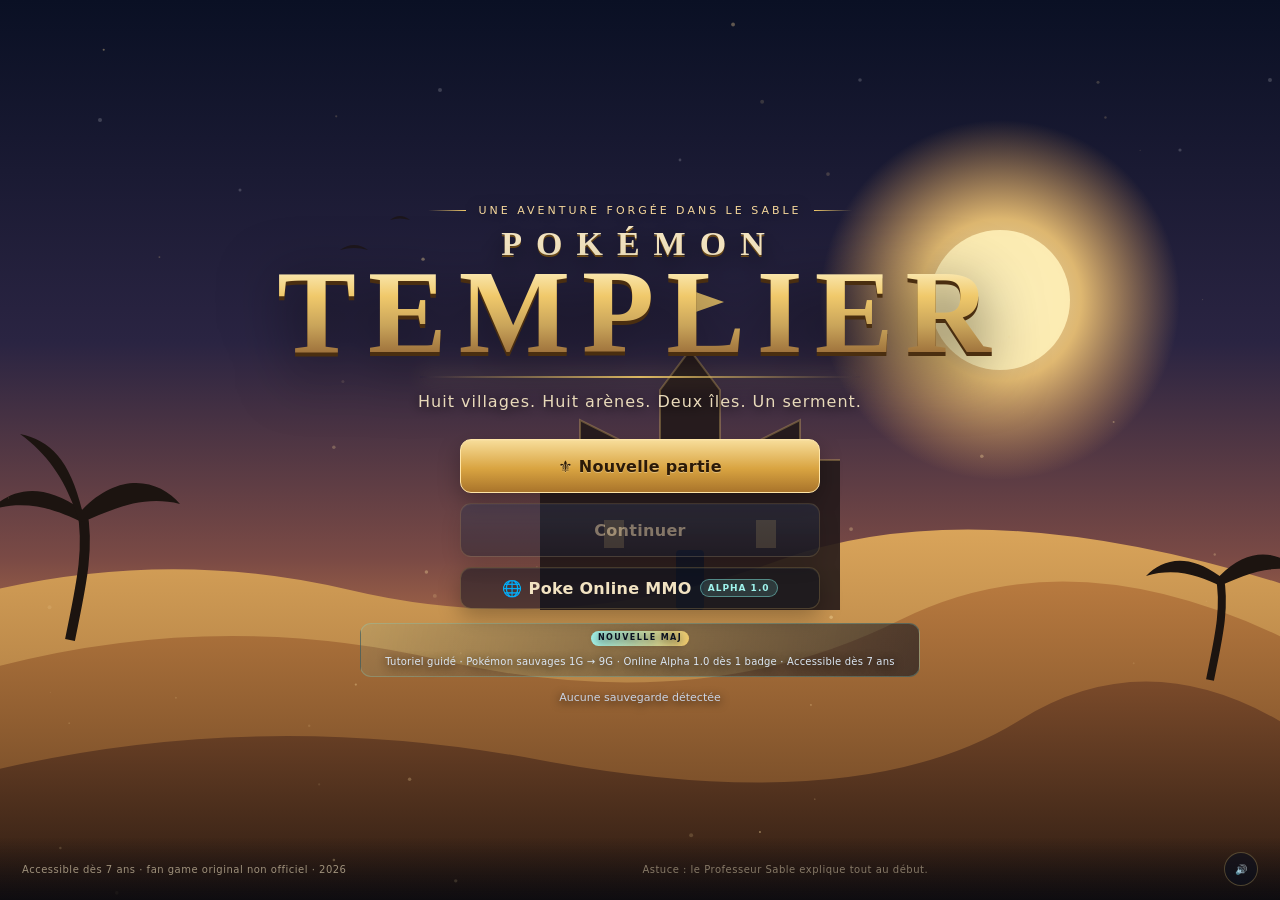
==== commit d16db6d0: "Save source and v2 conversation for issue #19 Run: 45806066293 Generation: 45806066293-1795691292902" ====
--- a/index.html
+++ b/index.html
@@ -90,12 +90,12 @@
         </div>
         <div class="title-news" id="title-news">
           <span class="tn-badge">NOUVELLE MAJ</span>
-          <span>Tutoriel guidé · Pokémon sauvages 1G → 9G · Online Alpha 1.0 dès 1 badge</span>
+          <span>Tutoriel guidé · Pokémon sauvages 1G → 9G · Online Alpha 1.0 dès 1 badge · Accessible dès 7 ans</span>
         </div>
         <div class="title-save" id="title-save">Aucune sauvegarde détectée</div>
       </div>
       <footer class="title-footer">
-        <span>Fan game original · non officiel · 2026</span>
+        <span>Accessible dès 7 ans · fan game original non officiel · 2026</span>
         <span class="title-tip">Astuce : le Professeur Sable explique tout au début.</span>
         <button id="btn-sound" class="icon-btn" aria-label="Son">🔊</button>
       </footer>
--- a/styles.css
+++ b/styles.css
@@ -1352,3 +1352,37 @@
   .trade-live { grid-template-columns: 1fr; }
   .trade-swap { transform: rotate(90deg); justify-self: center; }
 }
+
+/* Intro hourly note + accessibility */
+.intro-hourly-note {
+  display: flex; align-items: flex-start; gap: 9px; margin-top: 12px; padding: 9px 10px;
+  border-radius: 11px; border: 1px solid rgba(125, 224, 216, .3);
+  background: linear-gradient(100deg, rgba(125, 224, 216, .1), rgba(11, 17, 32, .5));
+}
+.ihn-icon {
+  width: 30px; height: 30px; flex: 0 0 30px; border-radius: 50%; display: inline-flex;
+  align-items: center; justify-content: center; font-size: 15px;
+  background: rgba(125, 224, 216, .12); border: 1px solid rgba(125, 224, 216, .4);
+}
+.ihn-main { display: grid; gap: 2px; flex: 1; min-width: 0; }
+.ihn-main strong { font-size: 9px; letter-spacing: 1px; text-transform: uppercase; color: #9ff3ec; }
+.ihn-main small { font-size: 10px; line-height: 1.4; color: #c9d8e6; }
+.ihn-btn {
+  flex: 0 0 auto; border: 1px solid rgba(125, 224, 216, .4); background: rgba(125, 224, 216, .1);
+  color: #bffcf7; border-radius: 20px; padding: 3px 8px; font-size: 9px; font-weight: 800;
+}
+.ihn-btn:hover { background: rgba(125, 224, 216, .2); }
+
+body.large-text .dialog-text { font-size: 15.5px; line-height: 1.55; }
+body.large-text .dialog-name { font-size: 17px; }
+body.large-text .choice-btn span { font-size: 12.5px; }
+body.large-text .choice-btn small { font-size: 10.5px; }
+body.large-text .intro-text { font-size: 14.5px; line-height: 1.65; }
+body.large-text .ihn-main small { font-size: 11.5px; }
+body.large-text .help-card p, body.large-text .modal-body p { font-size: 12.5px; line-height: 1.55; }
+body.large-text .tutorial-card p { font-size: 12.5px; line-height: 1.5; }
+body.large-text .tut-title-wrap strong { font-size: 15.5px; }
+body.large-text .dex-info strong { font-size: 12.5px; }
+body.large-text .dex-info small { font-size: 9.5px; }
+body.large-text .chat-line { font-size: 12px; }
+body.large-text .help-tip, body.large-text .dex-note { font-size: 12px; line-height: 1.55; }
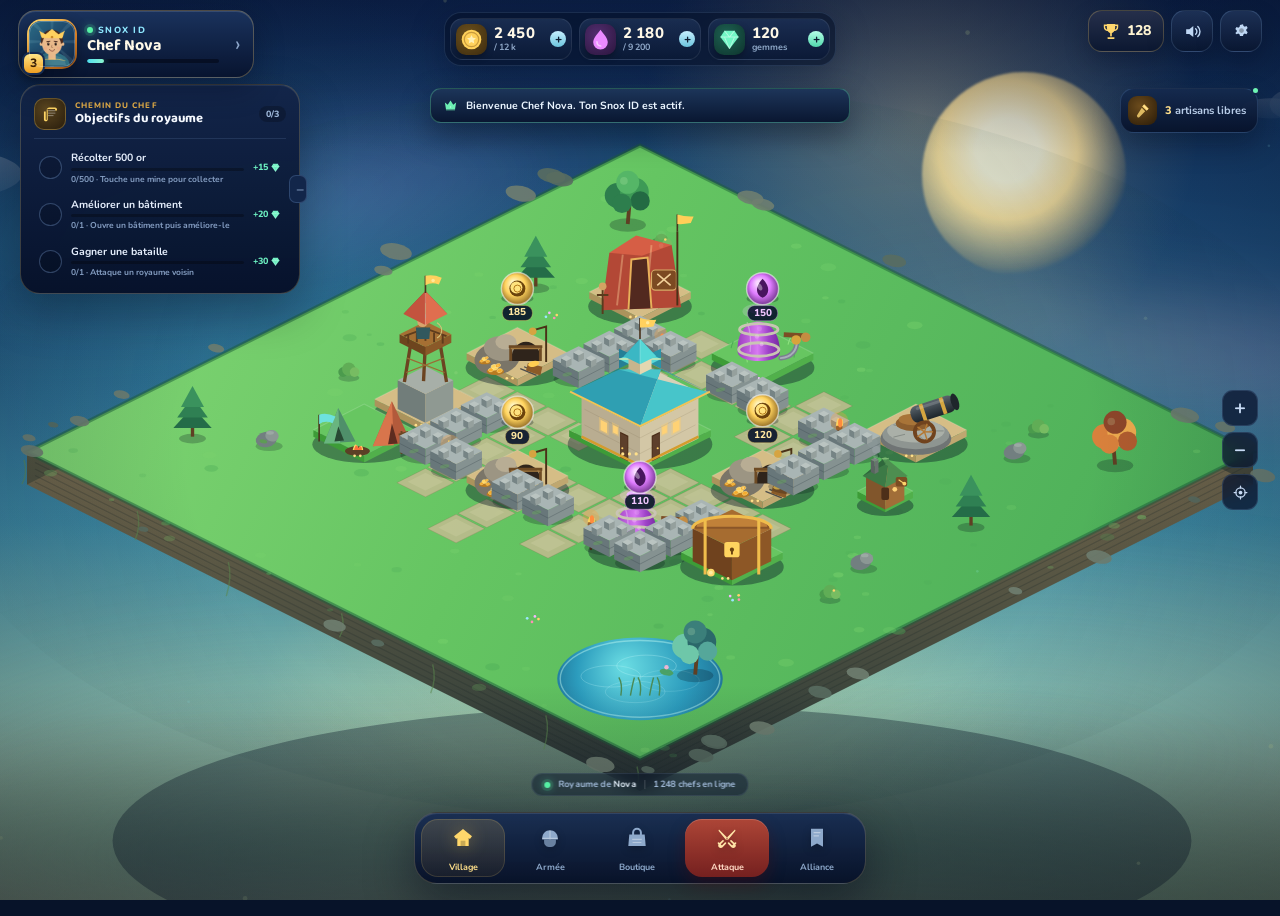
==== commit 8f0ef23b: "Save source and v2 conversation for issue #22 Run: 45806765733 Generation: 45806765733-1795693699173" ====
--- a/index.html
+++ b/index.html
@@ -1,210 +1,214 @@
 <!doctype html>
 <html lang="fr">
 <head>
-  <meta charset="utf-8">
-  <meta name="viewport" content="width=device-width, initial-scale=1, maximum-scale=1, user-scalable=no, viewport-fit=cover">
-  <meta name="theme-color" content="#0b1120">
-  <meta name="description" content="Pokémon Templier — une aventure fan-made dans un monde de sable, huit villages, huit arènes et deux îles.">
-  <title>Pokémon Templier — Le Serment des Sables</title>
-  <link rel="icon" href="data:image/svg+xml,<svg xmlns='http://www.w3.org/2000/svg' viewBox='0 0 100 100'><rect width='100' height='100' rx='20' fill='%230b1120'/><path d='M50 12l10 26 28 4-21 19 6 28-23-15-23 15 6-28-21-19 28-4z' fill='%23f0c96b'/></svg>">
-  <link rel="stylesheet" href="styles.css">
+  <meta charset="utf-8" />
+  <meta name="viewport" content="width=device-width, initial-scale=1, viewport-fit=cover, maximum-scale=1, user-scalable=no" />
+  <meta name="theme-color" content="#0b1533" />
+  <meta name="description" content="Snox Kingdom — bâtis ton royaume, entraîne ton armée et défends ton Snox ID." />
+  <title>Snox Kingdom — Ton royaume, ton Snox ID</title>
+  <link rel="icon" href="assets/favicon.svg" type="image/svg+xml" />
+  <link rel="stylesheet" href="styles.css" />
 </head>
 <body>
-  <div id="boot" class="boot">
-    <div class="boot-mark">⚜</div>
-    <div class="boot-title">POKÉMON TEMPLIER</div>
-    <div class="boot-sub">Chargement des sables…</div>
-    <div class="boot-bar"><span></span></div>
+  <div id="app">
+    <div class="sky" aria-hidden="true">
+      <div class="sun"></div>
+      <div class="aurora aurora-a"></div>
+      <div class="aurora aurora-b"></div>
+      <div class="cloud cloud-a"><i></i><i></i><i></i></div>
+      <div class="cloud cloud-b"><i></i><i></i><i></i></div>
+      <div class="cloud cloud-c"><i></i><i></i><i></i></div>
+      <div class="mist"></div>
+    </div>
+
+    <canvas id="game-canvas" aria-label="Royaume Snox"></canvas>
+    <div class="canvas-vignette" aria-hidden="true"></div>
+
+    <header id="hud" class="hud">
+      <div class="hud-left">
+        <button class="profile-card" id="profileBtn" aria-label="Ouvrir mon Snox ID">
+          <span class="avatar-frame">
+            <canvas id="avatarCanvas" width="112" height="112"></canvas>
+            <span class="level-badge" id="levelBadge">1</span>
+          </span>
+          <span class="profile-copy">
+            <span class="snox-tag"><i class="online-dot"></i> SNOX ID</span>
+            <strong id="playerName">Chef Nova</strong>
+            <span class="xp-track"><i id="xpFill"></i></span>
+          </span>
+          <span class="profile-chevron" aria-hidden="true">›</span>
+        </button>
+      </div>
+
+      <div class="resource-bar" aria-label="Ressources">
+        <button class="resource gold" id="goldBtn" title="Or">
+          <span class="res-icon"><svg><use href="#i-coin"></use></svg></span>
+          <span class="res-copy"><b id="goldAmount">0</b><small id="goldCap">/ 8 000</small></span>
+          <span class="res-plus">+</span>
+        </button>
+        <button class="resource elixir" id="elixirBtn" title="Élixir">
+          <span class="res-icon"><svg><use href="#i-drop"></use></svg></span>
+          <span class="res-copy"><b id="elixirAmount">0</b><small id="elixirCap">/ 8 000</small></span>
+          <span class="res-plus">+</span>
+        </button>
+        <button class="resource gems" id="gemsBtn" title="Gemmes">
+          <span class="res-icon"><svg><use href="#i-gem"></use></svg></span>
+          <span class="res-copy"><b id="gemsAmount">0</b><small>gemmes</small></span>
+          <span class="res-plus">+</span>
+        </button>
+      </div>
+
+      <div class="hud-actions">
+        <div class="trophy-chip" title="Trophées">
+          <svg><use href="#i-trophy"></use></svg>
+          <b id="trophyAmount">0</b>
+        </div>
+        <button class="icon-btn" id="soundBtn" aria-label="Activer le son"><svg><use href="#i-sound-on"></use></svg></button>
+        <button class="icon-btn" id="settingsBtn" aria-label="Réglages"><svg><use href="#i-settings"></use></svg></button>
+      </div>
+    </header>
+
+    <aside class="quest-card" id="questCard">
+      <div class="quest-head">
+        <span class="quest-crest"><svg><use href="#i-scroll"></use></svg></span>
+        <div><small>CHEMIN DU CHEF</small><strong>Objectifs du royaume</strong></div>
+        <span class="quest-count" id="questCount">0/3</span>
+      </div>
+      <div class="quest-list" id="questList"></div>
+      <button class="quest-collapse" id="questCollapse" aria-label="Réduire les objectifs">−</button>
+    </aside>
+
+    <button class="builder-chip" id="builderChip">
+      <span class="builder-icon"><svg><use href="#i-hammer"></use></svg></span>
+      <span><b id="buildersFree">2</b> artisans libres</span>
+      <span class="builder-pulse" id="builderPulse"></span>
+    </button>
+
+    <div class="world-meta" id="worldMeta">
+      <span class="world-dot"></span>
+      <span>Royaume de <b id="realmName">Nova</b></span>
+      <span class="meta-sep"></span>
+      <span id="onlineCount">1 248 chefs en ligne</span>
+    </div>
+
+    <div class="zoom-controls" id="zoomControls">
+      <button id="zoomIn" aria-label="Zoom avant">+</button>
+      <button id="zoomOut" aria-label="Zoom arrière">−</button>
+      <button id="recenter" aria-label="Recentrer"><svg><use href="#i-target"></use></svg></button>
+    </div>
+
+    <div class="build-bar" id="buildBar" hidden>
+      <div class="build-copy">
+        <span class="build-preview" id="buildPreview"></span>
+        <span><small>MODE CONSTRUCTION</small><strong id="buildName">Bâtiment</strong></span>
+      </div>
+      <span class="build-hint">Touche une parcelle libre pour le placer</span>
+      <div class="build-actions">
+        <button class="btn ghost" id="cancelBuild">Annuler</button>
+        <button class="btn gold" id="confirmBuild" disabled>Construire</button>
+      </div>
+    </div>
+
+    <nav class="bottom-nav" id="bottomNav" aria-label="Navigation principale">
+      <button class="nav-item active" data-view="village">
+        <span class="nav-icon"><svg><use href="#i-home"></use></svg></span><span>Village</span>
+      </button>
+      <button class="nav-item" data-view="army">
+        <span class="nav-icon"><svg><use href="#i-helmet"></use></svg></span><span>Armée</span>
+      </button>
+      <button class="nav-item" data-view="shop">
+        <span class="nav-icon"><svg><use href="#i-shop"></use></svg></span><span>Boutique</span>
+      </button>
+      <button class="nav-item attack-nav" data-view="attack">
+        <span class="nav-icon"><svg><use href="#i-swords"></use></svg></span><span>Attaque</span>
+      </button>
+      <button class="nav-item" data-view="clan">
+        <span class="nav-icon"><svg><use href="#i-banner"></use></svg></span><span>Alliance</span>
+      </button>
+    </nav>
+
+    <section class="sheet" id="sheet" aria-live="polite" hidden>
+      <div class="sheet-grip" id="sheetGrip"></div>
+      <button class="sheet-close" id="sheetClose" aria-label="Fermer"><svg><use href="#i-close"></use></svg></button>
+      <div class="sheet-content" id="sheetContent"></div>
+    </section>
+    <div class="scrim" id="scrim" hidden></div>
+
+    <div class="battle-hud" id="battleHud" hidden>
+      <div class="battle-top">
+        <button class="battle-exit" id="battleExit"><svg><use href="#i-close"></use></svg></button>
+        <div class="battle-enemy">
+          <span class="enemy-avatar" id="enemyAvatar"></span>
+          <div><small>ADVERSAIRE</small><strong id="enemyName">Chef adverse</strong><span id="enemyTrophies">0 trophées</span></div>
+        </div>
+        <div class="battle-stars" id="battleStars">
+          <span class="star" data-star="1">★</span><span class="star" data-star="2">★</span><span class="star" data-star="3">★</span>
+        </div>
+        <div class="battle-stats">
+          <div class="stat-ring" id="destructionRing"><svg viewBox="0 0 44 44"><circle cx="22" cy="22" r="18"></circle><circle class="ring-fill" id="destructionArc" cx="22" cy="22" r="18"></circle></svg><b id="destructionPct">0%</b></div>
+          <div class="battle-timer"><small>TEMPS</small><strong id="battleTimer">1:15</strong></div>
+        </div>
+      </div>
+      <div class="battle-loot">
+        <span><svg><use href="#i-coin"></use></svg><b id="battleGold">0</b></span>
+        <span><svg><use href="#i-drop"></use></svg><b id="battleElixir">0</b></span>
+        <span class="battle-tip" id="battleTip">Choisis une troupe puis touche le terrain</span>
+      </div>
+      <div class="troop-tray" id="troopTray"></div>
+    </div>
+
+    <div class="modal-root" id="modalRoot" hidden>
+      <div class="modal-scrim"></div>
+      <div class="modal" id="modal" role="dialog" aria-modal="true">
+        <button class="modal-close" id="modalClose" aria-label="Fermer"><svg><use href="#i-close"></use></svg></button>
+        <div id="modalContent"></div>
+      </div>
+    </div>
+
+    <div class="toast-root" id="toastRoot"></div>
+    <div class="fx-layer" id="fxLayer" aria-hidden="true"></div>
+
+    <div class="boot" id="boot">
+      <div class="boot-crest">
+        <svg class="boot-crown"><use href="#i-crown"></use></svg>
+        <span class="boot-ring"></span>
+      </div>
+      <div class="boot-word">SNOX<span>KINGDOM</span></div>
+      <div class="boot-line"><i></i></div>
+    </div>
   </div>
 
-  <main id="app">
-    <!-- TITLE -->
-    <section id="screen-title" class="screen active">
-      <svg class="title-scene" viewBox="0 0 1440 900" preserveAspectRatio="xMidYMid slice" aria-hidden="true">
-        <defs>
-          <linearGradient id="sky" x1="0" y1="0" x2="0" y2="1">
-            <stop offset="0" stop-color="#0a1024"/><stop offset=".38" stop-color="#2a2442"/><stop offset=".62" stop-color="#7a4a45"/><stop offset=".8" stop-color="#d98a4a"/><stop offset="1" stop-color="#f2c46a"/>
-          </linearGradient>
-          <radialGradient id="sun" cx="50%" cy="50%" r="50%">
-            <stop offset="0" stop-color="#fff6d0"/><stop offset=".45" stop-color="#ffd27a"/><stop offset="1" stop-color="#ffb35c" stop-opacity="0"/>
-          </radialGradient>
-          <linearGradient id="dune1" x1="0" y1="0" x2="0" y2="1">
-            <stop offset="0" stop-color="#d9a45a"/><stop offset="1" stop-color="#8a5b2e"/>
-          </linearGradient>
-          <linearGradient id="dune2" x1="0" y1="0" x2="0" y2="1">
-            <stop offset="0" stop-color="#b87a3f"/><stop offset="1" stop-color="#5c3a1f"/>
-          </linearGradient>
-          <linearGradient id="dune3" x1="0" y1="0" x2="0" y2="1">
-            <stop offset="0" stop-color="#7a4a2a"/><stop offset="1" stop-color="#2a1a12"/>
-          </linearGradient>
-          <filter id="glow"><feGaussianBlur stdDeviation="8"/></filter>
-        </defs>
-        <rect width="1440" height="900" fill="url(#sky)"/>
-        <circle cx="1080" cy="300" r="180" fill="url(#sun)" opacity=".85"/>
-        <circle cx="1080" cy="300" r="70" fill="#fff1b8" opacity=".9"/>
-        <g opacity=".18" fill="#fff">
-          <circle cx="180" cy="120" r="2"/><circle cx="320" cy="190" r="1.5"/><circle cx="520" cy="90" r="2"/><circle cx="760" cy="160" r="1.4"/><circle cx="940" cy="80" r="1.8"/><circle cx="1260" cy="150" r="1.6"/><circle cx="1350" cy="80" r="2"/><circle cx="60" cy="260" r="1.4"/>
-        </g>
-        <path d="M0 610 Q220 540 430 590 T860 560 T1440 610 V900 H0Z" fill="url(#dune1)"/>
-        <path d="M0 690 Q260 600 520 660 T980 620 T1440 680 V900 H0Z" fill="url(#dune2)"/>
-        <path d="M0 790 Q300 700 620 760 T1100 720 T1440 780 V900 H0Z" fill="url(#dune3)"/>
-        <!-- citadel silhouette -->
-        <g transform="translate(770 430)" opacity=".9">
-          <path d="M-150 180 L-150 30 L-110 30 L-110 -10 L-70 10 L-70 30 L-30 30 L-30 -40 L0 -80 L30 -40 L30 30 L70 30 L70 10 L110 -10 L110 30 L150 30 L150 180 Z" fill="#241a1a"/>
-          <path d="M-150 30 L-110 30 L-110 -10 L-70 10 L-70 30 L-30 30 L-30 -40 L0 -80 L30 -40 L30 30 L70 30 L70 10 L110 -10 L110 30 L150 30" fill="none" stroke="#f0c96b" stroke-width="2" opacity=".35"/>
-          <rect x="-14" y="120" width="28" height="60" rx="4" fill="#0b1120"/>
-          <rect x="-86" y="90" width="20" height="28" fill="#f0c96b" opacity=".28"/>
-          <rect x="66" y="90" width="20" height="28" fill="#f0c96b" opacity=".28"/>
-          <path d="M0 -80 L0 -140" stroke="#f0c96b" stroke-width="3"/>
-          <path d="M0 -140 l34 12 -34 12z" fill="#f0c96b"/>
-        </g>
-        <!-- palms -->
-        <g transform="translate(150 640)" fill="#1c1410">
-          <path d="M0 0 C10 -50 20 -90 12 -130" stroke="#1c1410" stroke-width="10" fill="none"/>
-          <path d="M12 -130 C-30 -160 -60 -150 -80 -130 C-40 -142 -10 -128 12 -118Z"/>
-          <path d="M12 -130 C50 -170 90 -160 110 -136 C70 -146 38 -128 12 -118Z"/>
-          <path d="M12 -130 C0 -180 -20 -200 -50 -206 C-20 -184 -4 -158 8 -122Z"/>
-        </g>
-        <g transform="translate(1290 680) scale(.8)" fill="#1c1410">
-          <path d="M0 0 C10 -50 20 -90 12 -130" stroke="#1c1410" stroke-width="10" fill="none"/>
-          <path d="M12 -130 C-30 -160 -60 -150 -80 -130 C-40 -142 -10 -128 12 -118Z"/>
-          <path d="M12 -130 C50 -170 90 -160 110 -136 C70 -146 38 -128 12 -118Z"/>
-        </g>
-        <g fill="#1c1410" opacity=".7">
-          <path d="M420 250 q14 -10 28 0 q-14 -4 -28 0"/><path d="M470 220 q10 -8 20 0 q-10 -3 -20 0"/>
-        </g>
-      </svg>
-      <canvas id="title-particles" class="title-particles"></canvas>
-      <div class="title-content">
-        <div class="title-kicker"><span></span>Une aventure forgée dans le sable<span></span></div>
-        <h1 class="title-logo">
-          <span class="logo-pokemon">POKÉMON</span>
-          <span class="logo-templier">TEMPLIER</span>
-          <span class="logo-underline"></span>
-        </h1>
-        <p class="title-sub">Huit villages. Huit arènes. Deux îles. Un serment.</p>
-        <div class="title-actions">
-          <button id="btn-new" class="btn gold big">⚜ Nouvelle partie</button>
-          <button id="btn-continue" class="btn big" disabled>Continuer</button>
-          <button id="btn-online-title" class="btn ghost">🌐 Poke Online MMO <span class="alpha-pill">alpha 1.0</span></button>
-        </div>
-        <div class="title-news" id="title-news">
-          <span class="tn-badge">NOUVELLE MAJ</span>
-          <span>Tutoriel guidé · Pokémon sauvages 1G → 9G · Online Alpha 1.0 dès 1 badge · Accessible dès 7 ans</span>
-        </div>
-        <div class="title-save" id="title-save">Aucune sauvegarde détectée</div>
-      </div>
-      <footer class="title-footer">
-        <span>Accessible dès 7 ans · fan game original non officiel · 2026</span>
-        <span class="title-tip">Astuce : le Professeur Sable explique tout au début.</span>
-        <button id="btn-sound" class="icon-btn" aria-label="Son">🔊</button>
-      </footer>
-    </section>
-
-    <!-- INTRO -->
-    <section id="screen-intro" class="screen">
-      <div class="intro-bg"></div>
-      <div class="intro-layout">
-        <div class="intro-art" id="intro-art"></div>
-        <div class="intro-panel panel">
-          <div class="intro-top">
-            <span class="eyebrow" id="intro-eyebrow">Le monde de Templier</span>
-            <span class="intro-step" id="intro-step">01</span>
-          </div>
-          <button class="intro-update" id="intro-update" type="button" aria-label="Voir la mise à jour horaire">
-            <span class="iu-icon" id="iu-icon">⟳</span>
-            <span class="iu-main">
-              <span class="iu-label" id="iu-label">Mise à jour horaire</span>
-              <strong id="iu-title">Chargement…</strong>
-            </span>
-            <span class="iu-timer" id="iu-timer">--:--</span>
-          </button>
-          <div class="intro-speaker">
-            <span class="speaker-dot"></span>
-            <strong id="intro-speaker">Professeur Sable</strong>
-            <small id="intro-role">Chercheur de sable</small>
-          </div>
-          <div class="intro-text" id="intro-text"></div>
-          <div class="intro-form" id="intro-form"></div>
-          <div class="intro-actions" id="intro-actions"></div>
-        </div>
-      </div>
-      <button class="intro-skip" id="intro-skip">Passer l’introduction ▸</button>
-    </section>
-
-    <!-- GAME -->
-    <section id="screen-game" class="screen">
-      <header id="hud">
-        <div class="hud-left">
-          <div class="hud-location">
-            <span class="eyebrow" id="hud-region">Région de Templier</span>
-            <h2 id="hud-loc">Sablonville</h2>
-            <small id="hud-sub">Berceau des Sables</small>
-          </div>
-          <div class="hud-badges" id="hud-badges"></div>
-        </div>
-        <div class="hud-objective" id="hud-objective">Objectif</div>
-        <div class="hud-right">
-          <button class="hud-btn" data-menu="map" title="Carte du monde (M)"><span>🗺</span><small>Carte</small></button>
-          <button class="hud-btn" data-menu="card" title="Carte de dresseur (C)"><span>🎴</span><small>Dresseur</small></button>
-          <button class="hud-btn" data-menu="dex" title="Pokédex 9G (K)"><span>📘</span><small>Pokédex</small></button>
-          <button class="hud-btn" data-menu="friends" title="Amis (F)"><span>🤝</span><small>Amis</small></button>
-          <button class="hud-btn" data-menu="online" title="Poke Online MMO (O)"><span>🌐</span><small>Online</small></button>
-          <button class="hud-btn" data-menu="bag" title="Sac (B)"><span>🎒</span><small>Sac</small></button>
-          <button class="hud-btn" data-menu="team" title="Équipe"><span>🐾</span><small>Équipe</small></button>
-          <button class="hud-btn" data-menu="pause" title="Menu (Échap)"><span>☰</span><small>Menu</small></button>
-        </div>
-      </header>
-      <div id="tutorial-card" class="tutorial-card hidden" aria-live="polite">
-        <div class="tut-head">
-          <span class="tut-icon" id="tut-icon">👣</span>
-          <div class="tut-title-wrap">
-            <span class="tut-eyebrow" id="tut-eyebrow">Tutoriel · 1/8</span>
-            <strong id="tut-title">Marcher dans le désert</strong>
-          </div>
-          <button class="tut-close" id="tut-skip" aria-label="Passer le tutoriel">✕</button>
-        </div>
-        <p id="tut-text">Utilise les flèches, ZQSD/WASD ou le joystick tactile pour explorer Sablonville.</p>
-        <div class="tut-foot">
-          <div class="tut-dots" id="tut-dots"></div>
-          <span class="tut-key" id="tut-key">Flèches</span>
-          <button class="tut-next" id="tut-next">C’est fait ✓</button>
-        </div>
-      </div>
-      <div id="world-wrap">
-        <canvas id="world"></canvas>
-        <div id="location-banner" class="location-banner"></div>
-        <div id="world-prompt" class="world-prompt"></div>
-        <div class="world-controls-hint" id="world-controls-hint">Flèches / ZQSD pour marcher · E pour interagir · M pour la carte</div>
-        <div class="world-weather" id="world-weather"></div>
-      </div>
-      <div id="game-bottom">
-        <div id="hint-bar" class="hint-bar">
-          <span class="hint-key">E</span>
-          <span id="hint-text">Approche-toi d’un personnage ou d’un bâtiment.</span>
-        </div>
-        <div id="team-strip" class="team-strip"></div>
-      </div>
-      <div id="touch-controls" class="touch-controls">
-        <div class="dpad">
-          <button data-dir="up" class="dpad-btn up" aria-label="Haut">▲</button>
-          <button data-dir="left" class="dpad-btn left" aria-label="Gauche">◀</button>
-          <button data-dir="right" class="dpad-btn right" aria-label="Droite">▶</button>
-          <button data-dir="down" class="dpad-btn down" aria-label="Bas">▼</button>
-        </div>
-        <div class="touch-actions">
-          <button id="touch-b" class="touch-round small" aria-label="Menu">☰</button>
-          <button id="touch-a" class="touch-round" aria-label="Interagir">A</button>
-        </div>
-      </div>
-    </section>
-  </main>
-
-  <div id="toast-root"></div>
-  <div id="modal-root"></div>
-  <div id="dialog-root"></div>
-  <div id="battle-root"></div>
-
-  <script type="module" src="js/main.js"></script>
+  <svg class="svg-defs" aria-hidden="true">
+    <symbol id="i-coin" viewBox="0 0 24 24"><circle cx="12" cy="12" r="9.4" fill="currentColor"/><circle cx="12" cy="12" r="6.9" fill="none" stroke="rgba(98,53,0,.35)" stroke-width="1.2"/><path d="M12 7.6l1.3 2.7 3 .4-2.2 2.1.5 3-2.6-1.4-2.6 1.4.5-3-2.2-2.1 3-.4z" fill="#fff1b8"/></symbol>
+    <symbol id="i-drop" viewBox="0 0 24 24"><path d="M12 2.6c3.9 5 7 8.5 7 12.1a7 7 0 1 1-14 0c0-3.6 3.1-7.1 7-12.1z" fill="currentColor"/><path d="M8.6 14.2c0 2.3 1.5 3.9 3.6 4.1" fill="none" stroke="rgba(255,255,255,.55)" stroke-width="1.5" stroke-linecap="round"/></symbol>
+    <symbol id="i-gem" viewBox="0 0 24 24"><path d="M7.2 3.6h9.6l4 6.1L12 21 3.2 9.7z" fill="currentColor"/><path d="M7.2 3.6l4.8 6.1 4.8-6.1M3.2 9.7h17.6M12 21L7.2 9.7M12 21l4.8-11.3" fill="none" stroke="rgba(255,255,255,.45)" stroke-width="1"/></symbol>
+    <symbol id="i-trophy" viewBox="0 0 24 24"><path d="M7 3.5h10v4.2c0 4-2.2 6.6-5 6.9-2.8-.3-5-2.9-5-6.9z" fill="currentColor"/><path d="M7 5H4.2v2.1c0 2.3 1.6 3.8 4 4M17 5h2.8v2.1c0 2.3-1.6 3.8-4 4" fill="none" stroke="currentColor" stroke-width="1.7" stroke-linecap="round"/><path d="M12 14.6v3.2M8.6 20.5h6.8" stroke="currentColor" stroke-width="2" stroke-linecap="round"/></symbol>
+    <symbol id="i-shield" viewBox="0 0 24 24"><path d="M12 2.4l8 3.2v5.5c0 5-3.1 8.8-8 10.5-4.9-1.7-8-5.5-8-10.5V5.6z" fill="currentColor"/><path d="M12 6.2l4.2 1.7v3.4c0 2.9-1.6 5.2-4.2 6.4-2.6-1.2-4.2-3.5-4.2-6.4V7.9z" fill="rgba(0,0,0,.18)"/></symbol>
+    <symbol id="i-swords" viewBox="0 0 24 24"><path d="M4 3.5l8.8 8.8-1.7 1.7L3.5 4.7zM20 3.5l-8.8 8.8 1.7 1.7 7.6-9.3z" fill="currentColor"/><path d="M3.5 17.2l3.3 3.3M20.5 17.2l-3.3 3.3M8 14.8l-3.4 3.4a1.7 1.7 0 1 0 2.4 2.4l3.4-3.4M16 14.8l3.4 3.4a1.7 1.7 0 1 1-2.4 2.4l-3.4-3.4" fill="none" stroke="currentColor" stroke-width="1.7" stroke-linecap="round"/></symbol>
+    <symbol id="i-hammer" viewBox="0 0 24 24"><path d="M14.5 3.2l6.3 6.3-3 3-6.3-6.3z" fill="currentColor"/><path d="M11 8.2l4.8 4.8-8 8a2.1 2.1 0 0 1-3-3z" fill="currentColor" opacity=".8"/><path d="M13.2 4.5l6.3 6.3" stroke="rgba(255,255,255,.4)" stroke-width="1.2"/></symbol>
+    <symbol id="i-home" viewBox="0 0 24 24"><path d="M12 2.9l9 7.4-2.1 2.6-1.2-1v8.2H6.3v-8.2l-1.2 1L3 10.3z" fill="currentColor"/><path d="M9.6 20.1v-5.4h4.8v5.4" fill="rgba(0,0,0,.22)"/></symbol>
+    <symbol id="i-helmet" viewBox="0 0 24 24"><path d="M4.2 12.3c0-4.7 3.5-8.1 7.8-8.1s7.8 3.4 7.8 8.1v1.3H4.2z" fill="currentColor"/><path d="M6.1 13.6h11.8v2.3c0 3.2-2.6 5.2-5.9 5.2s-5.9-2-5.9-5.2z" fill="currentColor" opacity=".72"/><path d="M12 4.6v9M4.2 12.3h15.6" stroke="rgba(255,255,255,.35)" stroke-width="1.2"/></symbol>
+    <symbol id="i-shop" viewBox="0 0 24 24"><path d="M4.3 8.6h15.4l1 11.4H3.3z" fill="currentColor"/><path d="M8.1 9.2V6.6a3.9 3.9 0 0 1 7.8 0v2.6" fill="none" stroke="currentColor" stroke-width="2" stroke-linecap="round"/><path d="M7.2 13.4h9.6M7.6 16.5h8.8" stroke="rgba(255,255,255,.35)" stroke-width="1.2"/></symbol>
+    <symbol id="i-banner" viewBox="0 0 24 24"><path d="M6 2.8h12v18l-6-3.3-6 3.3z" fill="currentColor"/><path d="M9 6.6h6M9 9.8h4.5" stroke="rgba(255,255,255,.4)" stroke-width="1.2" stroke-linecap="round"/></symbol>
+    <symbol id="i-settings" viewBox="0 0 24 24"><path d="M13.9 2.7l.6 2.4c.5.2 1 .5 1.5.9l2.3-.9 1.5 2.6-1.8 1.7c.1.6.1 1.1 0 1.7l1.8 1.7-1.5 2.6-2.3-.9c-.5.4-1 .7-1.5.9l-.6 2.4h-3.8l-.6-2.4c-.5-.2-1-.5-1.5-.9l-2.3.9L4.2 14l1.8-1.7a8 8 0 0 1 0-1.7L4.2 8.9l1.5-2.6 2.3.9c.5-.4 1-.7 1.5-.9l.6-2.4z" fill="currentColor"/><circle cx="12" cy="10.8" r="3" fill="rgba(0,0,0,.3)"/></symbol>
+    <symbol id="i-sound-on" viewBox="0 0 24 24"><path d="M4 9h4l5-4v14l-5-4H4z" fill="currentColor"/><path d="M16 8.4a5 5 0 0 1 0 7.2M18.7 5.7a8.6 8.6 0 0 1 0 12.6" fill="none" stroke="currentColor" stroke-width="1.8" stroke-linecap="round"/></symbol>
+    <symbol id="i-sound-off" viewBox="0 0 24 24"><path d="M4 9h4l5-4v14l-5-4H4z" fill="currentColor"/><path d="M16 9l5 6M21 9l-5 6" stroke="currentColor" stroke-width="1.8" stroke-linecap="round"/></symbol>
+    <symbol id="i-close" viewBox="0 0 24 24"><path d="M5.6 4.2L12 10.6l6.4-6.4 1.8 1.8-6.4 6.4 6.4 6.4-1.8 1.8-6.4-6.4-6.4 6.4-1.8-1.8 6.4-6.4-6.4-6.4z" fill="currentColor"/></symbol>
+    <symbol id="i-scroll" viewBox="0 0 24 24"><path d="M6.2 3.2h11.6c1.4 0 2.4 1 2.4 2.4v1.2h-2.3v-1c0-.4-.2-.6-.6-.6H7.7c.5.5.8 1.1.8 1.9v11.1c0 1.4-1 2.4-2.4 2.4S3.7 19.6 3.7 18.2V8.2h2.3v10c0 .4.2.6.6.6s.6-.2.6-.6V6.6c0-1.9 1.4-3.4 3.4-3.4z" fill="currentColor"/><path d="M9.5 7.2h8.2M9.5 10.3h8.2M9.5 13.4h5.8" stroke="rgba(255,255,255,.4)" stroke-width="1.2" stroke-linecap="round"/></symbol>
+    <symbol id="i-crown" viewBox="0 0 24 24"><path d="M3 7.2l4.6 3.5L12 4l4.4 6.7L21 7.2l-1.7 10.5H4.7z" fill="currentColor"/><path d="M4.7 17.7h14.6v2.1H4.7z" fill="currentColor" opacity=".65"/><circle cx="12" cy="14.4" r="1.2" fill="rgba(255,255,255,.55)"/></symbol>
+    <symbol id="i-target" viewBox="0 0 24 24"><circle cx="12" cy="12" r="7.4" fill="none" stroke="currentColor" stroke-width="2"/><circle cx="12" cy="12" r="3" fill="currentColor"/><path d="M12 1.8v3.1M12 19.1v3.1M1.8 12h3.1M19.1 12h3.1" stroke="currentColor" stroke-width="2" stroke-linecap="round"/></symbol>
+    <symbol id="i-clock" viewBox="0 0 24 24"><circle cx="12" cy="12" r="8.8" fill="none" stroke="currentColor" stroke-width="2"/><path d="M12 6.6V12l3.8 2.2" fill="none" stroke="currentColor" stroke-width="2" stroke-linecap="round"/></symbol>
+    <symbol id="i-bolt" viewBox="0 0 24 24"><path d="M13.6 1.8L4.8 13h6l-1.4 9.2L19.2 11h-6.1z" fill="currentColor"/></symbol>
+    <symbol id="i-check" viewBox="0 0 24 24"><path d="M4.5 12.4l5 5L20 6.8" fill="none" stroke="currentColor" stroke-width="3" stroke-linecap="round" stroke-linejoin="round"/></symbol>
+    <symbol id="i-plus" viewBox="0 0 24 24"><path d="M10.2 3.5h3.6v6.7h6.7v3.6h-6.7v6.7h-3.6v-6.7H3.5v-3.6h6.7z" fill="currentColor"/></symbol>
+    <symbol id="i-arrow-right" viewBox="0 0 24 24"><path d="M13.2 4.8l7.2 7.2-7.2 7.2-2.5-2.5 4.9-4.7-4.9-4.7z" fill="currentColor"/><path d="M3.5 10.6h11.4v2.8H3.5z" fill="currentColor"/></symbol>
+    <symbol id="i-lock" viewBox="0 0 24 24"><rect x="4.4" y="10.2" width="15.2" height="10.8" rx="2" fill="currentColor"/><path d="M7.8 10.2V7.4a4.2 4.2 0 0 1 8.4 0v2.8" fill="none" stroke="currentColor" stroke-width="2.2"/><circle cx="12" cy="15.3" r="1.5" fill="rgba(0,0,0,.35)"/></symbol>
+    <symbol id="i-users" viewBox="0 0 24 24"><circle cx="9" cy="8.4" r="3.4" fill="currentColor"/><path d="M2.8 20c0-3.5 2.7-6.2 6.2-6.2s6.2 2.7 6.2 6.2z" fill="currentColor"/><circle cx="17.2" cy="9.2" r="2.5" fill="currentColor" opacity=".7"/><path d="M15.7 14.1c3.1-.4 5.5 1.9 5.5 5.1h-4.3" fill="currentColor" opacity=".7"/></symbol>
+    <symbol id="i-star" viewBox="0 0 24 24"><path d="M12 2.8l2.8 6 6.5.7-4.9 4.4 1.4 6.4-5.8-3.3-5.8 3.3 1.4-6.4-4.9-4.4 6.5-.7z" fill="currentColor"/></symbol>
+    <symbol id="i-info" viewBox="0 0 24 24"><circle cx="12" cy="12" r="9.3" fill="currentColor"/><path d="M12 10.1v6.2M12 6.5v.2" stroke="rgba(0,0,0,.5)" stroke-width="2.2" stroke-linecap="round"/></symbol>
+    <symbol id="i-copy" viewBox="0 0 24 24"><rect x="8.3" y="3.2" width="12.4" height="14.6" rx="2.4" fill="none" stroke="currentColor" stroke-width="2"/><path d="M15.7 20.8H5.6a2.4 2.4 0 0 1-2.4-2.4V8.3" fill="none" stroke="currentColor" stroke-width="2" stroke-linecap="round"/><path d="M12.5 7.8h4.2M12.5 11h4.2M12.5 14.2h2.8" stroke="currentColor" stroke-width="1.5" stroke-linecap="round"/></symbol>
+  </svg>
+
+  <script type="module" src="js/game.js"></script>
 </body>
 </html>
--- a/styles.css
+++ b/styles.css
@@ -1,1388 +1,1985 @@
-/* Pokémon Templier — visual system */
+@font-face {
+  font-family: "Baloo 2";
+  src: url("assets/fonts/baloo2-600.ttf") format("truetype");
+  font-weight: 600;
+  font-style: normal;
+  font-display: swap;
+}
+@font-face {
+  font-family: "Baloo 2";
+  src: url("assets/fonts/baloo2-700.ttf") format("truetype");
+  font-weight: 700;
+  font-style: normal;
+  font-display: swap;
+}
+@font-face {
+  font-family: "Baloo 2";
+  src: url("assets/fonts/baloo2-800.ttf") format("truetype");
+  font-weight: 800;
+  font-style: normal;
+  font-display: swap;
+}
+@font-face {
+  font-family: "Nunito";
+  src: url("assets/fonts/nunito-400.ttf") format("truetype");
+  font-weight: 400;
+  font-style: normal;
+  font-display: swap;
+}
+@font-face {
+  font-family: "Nunito";
+  src: url("assets/fonts/nunito-600.ttf") format("truetype");
+  font-weight: 600;
+  font-style: normal;
+  font-display: swap;
+}
+@font-face {
+  font-family: "Nunito";
+  src: url("assets/fonts/nunito-700.ttf") format("truetype");
+  font-weight: 700;
+  font-style: normal;
+  font-display: swap;
+}
+@font-face {
+  font-family: "Nunito";
+  src: url("assets/fonts/nunito-800.ttf") format("truetype");
+  font-weight: 800;
+  font-style: normal;
+  font-display: swap;
+}
+
 :root {
-  --ink: #080d18;
-  --night: #0b1120;
-  --night2: #111a2c;
-  --night3: #17223a;
-  --panel: rgba(14, 21, 38, .88);
-  --panel2: rgba(20, 30, 52, .92);
-  --gold: #f0c96b;
-  --gold2: #c9a45a;
-  --gold3: #8a5b2e;
-  --sand: #e8d5a8;
-  --parchment: #f2e3c2;
-  --muted: #9aa7bd;
-  --text: #edf1f8;
-  --red: #e4572e;
-  --teal: #7de0d8;
-  --green: #55b85f;
-  --blue: #4b8ef7;
-  --line: rgba(240, 201, 107, .28);
-  --line-soft: rgba(240, 201, 107, .12);
-  --shadow: 0 24px 70px rgba(0, 0, 0, .55);
-  --serif: Georgia, "Times New Roman", serif;
-  --sans: "Trebuchet MS", "Segoe UI", system-ui, -apple-system, sans-serif;
-}
-
-* { box-sizing: border-box; }
-html, body { height: 100%; }
+  --ink: #08122b;
+  --ink-2: #0d1c42;
+  --panel: rgba(8, 20, 48, 0.9);
+  --panel-solid: #0d1d42;
+  --panel-soft: rgba(21, 42, 82, 0.72);
+  --line: rgba(153, 197, 255, 0.18);
+  --line-strong: rgba(255, 208, 92, 0.35);
+  --text: #f7fbff;
+  --muted: #9fb4d4;
+  --gold: #ffca4b;
+  --gold-deep: #ee9a20;
+  --gold-soft: #fff0b0;
+  --elixir: #e37dff;
+  --elixir-deep: #a93adb;
+  --gem: #69f5c1;
+  --gem-deep: #19b783;
+  --danger: #ff6b5d;
+  --cyan: #58e7f2;
+  --green: #64d76f;
+  --grass: #5fc95e;
+  --shadow: 0 20px 60px rgba(0, 5, 20, 0.45);
+  --radius: 22px;
+  --safe-top: env(safe-area-inset-top, 0px);
+  --safe-bottom: env(safe-area-inset-bottom, 0px);
+}
+
+* {
+  box-sizing: border-box;
+}
+
+html,
 body {
+  width: 100%;
+  height: 100%;
   margin: 0;
-  background: var(--night);
+  overflow: hidden;
+  background: #071329;
   color: var(--text);
-  font-family: var(--sans);
+  font-family: "Nunito", "Trebuchet MS", sans-serif;
+  -webkit-font-smoothing: antialiased;
+  -webkit-tap-highlight-color: transparent;
+  user-select: none;
+}
+
+body {
+  overscroll-behavior: none;
+}
+
+button {
+  font: inherit;
+  color: inherit;
+  border: 0;
+  background: none;
+  cursor: pointer;
+  touch-action: manipulation;
+}
+
+button:disabled {
+  cursor: default;
+}
+
+svg {
+  width: 1em;
+  height: 1em;
+  display: block;
+  fill: currentColor;
+}
+
+[hidden] {
+  display: none !important;
+}
+
+#app {
+  position: relative;
+  width: 100%;
+  height: 100%;
+  isolation: isolate;
   overflow: hidden;
-  -webkit-font-smoothing: antialiased;
-  text-rendering: optimizeLegibility;
-}
-button, input, select { font: inherit; color: inherit; }
-button { cursor: pointer; }
-button:disabled { cursor: not-allowed; opacity: .45; }
-h1, h2, h3, h4, p { margin: 0; }
-::selection { background: rgba(240, 201, 107, .3); }
-
-/* scrollbars */
-* { scrollbar-width: thin; scrollbar-color: rgba(240, 201, 107, .35) transparent; }
-*::-webkit-scrollbar { width: 8px; height: 8px; }
-*::-webkit-scrollbar-thumb { background: rgba(240, 201, 107, .3); border-radius: 8px; }
-*::-webkit-scrollbar-track { background: transparent; }
-
-.eyebrow {
-  display: inline-block;
-  font-size: 10px;
-  letter-spacing: 2.2px;
-  text-transform: uppercase;
-  color: var(--gold);
-  font-weight: 700;
-}
-.muted { color: var(--muted); }
-.small { font-size: 12px; }
-.panel {
-  background: linear-gradient(160deg, rgba(21, 31, 54, .96), rgba(10, 16, 30, .97));
-  border: 1px solid var(--line);
+}
+
+/* ── Sky and atmosphere ─────────────────────────────────────────── */
+.sky {
+  position: absolute;
+  inset: 0;
+  z-index: 0;
+  overflow: hidden;
+  background:
+    radial-gradient(circle at 72% 13%, rgba(255, 223, 151, 0.34), transparent 23%),
+    radial-gradient(circle at 22% 32%, rgba(84, 218, 232, 0.17), transparent 26%),
+    radial-gradient(circle at 52% 72%, rgba(63, 146, 122, 0.16), transparent 38%),
+    linear-gradient(180deg, #102b5d 0%, #1c4e7a 31%, #3d88a3 58%, #8fc8b7 79%, #d8dca4 100%);
+}
+
+.sky::before {
+  content: "";
+  position: absolute;
+  inset: 0;
+  background:
+    radial-gradient(ellipse at 50% 112%, rgba(241, 231, 159, 0.62), transparent 48%),
+    linear-gradient(180deg, transparent 55%, rgba(5, 18, 42, 0.12) 100%);
+}
+
+.sky::after {
+  content: "";
+  position: absolute;
+  left: -10%;
+  right: -10%;
+  bottom: -18%;
+  height: 42%;
+  border-radius: 50%;
+  background:
+    radial-gradient(ellipse at 24% 45%, rgba(61, 125, 102, 0.62), transparent 42%),
+    radial-gradient(ellipse at 63% 42%, rgba(37, 94, 82, 0.7), transparent 45%),
+    radial-gradient(ellipse at 88% 60%, rgba(79, 137, 95, 0.52), transparent 36%);
+  filter: blur(22px);
+  opacity: 0.8;
+}
+
+.sun {
+  position: absolute;
+  width: 16vw;
+  aspect-ratio: 1;
+  max-width: 240px;
+  min-width: 110px;
+  border-radius: 50%;
+  top: 8%;
+  right: 12%;
+  background: radial-gradient(circle at 42% 38%, #fffbe0 0 18%, #ffe49e 40%, rgba(255, 202, 102, 0.18) 68%, transparent 72%);
+  filter: blur(1px);
+  opacity: 0.9;
+  animation: sun-breathe 8s ease-in-out infinite;
+}
+
+@keyframes sun-breathe {
+  0%, 100% { transform: scale(1); opacity: 0.84; }
+  50% { transform: scale(1.06); opacity: 1; }
+}
+
+.aurora {
+  position: absolute;
+  width: 62vw;
+  height: 12vh;
+  border-radius: 50%;
+  filter: blur(42px);
+  opacity: 0.22;
+  mix-blend-mode: screen;
+}
+
+.aurora-a {
+  top: 17%;
+  left: -12%;
+  background: linear-gradient(90deg, transparent, #47e9e7, #b36bff, transparent);
+  transform: rotate(-8deg);
+  animation: aurora-drift 18s ease-in-out infinite alternate;
+}
+
+.aurora-b {
+  top: 33%;
+  right: -22%;
+  background: linear-gradient(90deg, transparent, #ffcd62, #ff7dc8, transparent);
+  transform: rotate(7deg);
+  animation: aurora-drift 24s ease-in-out infinite alternate-reverse;
+}
+
+@keyframes aurora-drift {
+  from { transform: translate3d(-3%, 0, 0) rotate(-8deg) scaleX(0.9); }
+  to { transform: translate3d(5%, 2%, 0) rotate(-5deg) scaleX(1.15); }
+}
+
+.cloud {
+  position: absolute;
+  width: 240px;
+  height: 64px;
+  opacity: 0.3;
+  filter: blur(0.3px);
+  animation: cloud-drift linear infinite;
+}
+
+.cloud i {
+  position: absolute;
+  display: block;
+  background: linear-gradient(180deg, rgba(255, 255, 255, 0.82), rgba(202, 232, 247, 0.28));
+  border-radius: 50%;
+  box-shadow: 0 10px 28px rgba(87, 157, 188, 0.14);
+}
+
+.cloud i:nth-child(1) { width: 120px; height: 42px; left: 24px; top: 20px; }
+.cloud i:nth-child(2) { width: 92px; height: 62px; left: 82px; top: 2px; }
+.cloud i:nth-child(3) { width: 140px; height: 48px; left: 112px; top: 24px; }
+
+.cloud-a { top: 14%; left: -18%; animation-duration: 110s; }
+.cloud-b { top: 31%; left: -25%; transform: scale(0.72); animation-duration: 150s; animation-delay: -50s; }
+.cloud-c { top: 8%; right: -10%; transform: scale(0.48); animation-duration: 130s; animation-delay: -70s; opacity: 0.2; }
+
+@keyframes cloud-drift {
+  from { translate: -12vw 0; }
+  to { translate: 128vw 0; }
+}
+
+.mist {
+  position: absolute;
+  inset: 38% -10% -20%;
+  background:
+    radial-gradient(ellipse at 28% 70%, rgba(213, 245, 230, 0.22), transparent 36%),
+    radial-gradient(ellipse at 74% 56%, rgba(189, 237, 235, 0.2), transparent 40%);
+  filter: blur(28px);
+  animation: mist-float 14s ease-in-out infinite alternate;
+}
+
+@keyframes mist-float {
+  from { transform: translate3d(-1.5%, 0, 0); opacity: 0.65; }
+  to { transform: translate3d(1.5%, -1%, 0); opacity: 0.95; }
+}
+
+#game-canvas {
+  position: absolute;
+  inset: 0;
+  z-index: 2;
+  width: 100%;
+  height: 100%;
+  touch-action: none;
+  cursor: default;
+}
+
+.canvas-vignette {
+  position: absolute;
+  inset: 0;
+  z-index: 3;
+  pointer-events: none;
+  background:
+    linear-gradient(180deg, rgba(4, 11, 31, 0.3), transparent 17%, transparent 76%, rgba(4, 12, 30, 0.38)),
+    radial-gradient(ellipse at center, transparent 50%, rgba(1, 8, 24, 0.34) 100%);
+}
+
+/* ── Generic UI ─────────────────────────────────────────────────── */
+.hud {
+  position: absolute;
+  z-index: 10;
+  inset: calc(10px + var(--safe-top)) 18px auto;
+  display: flex;
+  align-items: flex-start;
+  justify-content: space-between;
+  pointer-events: none;
+}
+
+.hud > *,
+.hud button {
+  pointer-events: auto;
+}
+
+.hud-left {
+  display: flex;
+  align-items: center;
+  gap: 10px;
+}
+
+.profile-card {
+  display: flex;
+  align-items: center;
+  gap: 10px;
+  min-width: 236px;
+  padding: 8px 12px 8px 8px;
+  border: 1px solid rgba(255, 216, 122, 0.28);
   border-radius: 18px;
-  box-shadow: var(--shadow), inset 0 1px 0 rgba(255, 255, 255, .05);
+  background:
+    linear-gradient(180deg, rgba(27, 51, 94, 0.96), rgba(8, 20, 48, 0.95)),
+    var(--panel);
+  box-shadow: 0 10px 30px rgba(0, 6, 24, 0.3), inset 0 1px 0 rgba(255, 255, 255, 0.12);
+  text-align: left;
+  transition: transform 0.18s ease, border-color 0.18s ease;
+}
+
+.profile-card:hover {
+  transform: translateY(-2px);
+  border-color: rgba(255, 216, 122, 0.6);
+}
+
+.avatar-frame {
   position: relative;
-}
-.panel::before, .panel::after {
+  flex: none;
+  width: 50px;
+  height: 50px;
+  border-radius: 15px;
+  padding: 2px;
+  background: linear-gradient(145deg, #ffdb70, #d77d23 60%, #8d4c13);
+  box-shadow: 0 5px 14px rgba(0, 0, 0, 0.3);
+}
+
+.avatar-frame::after {
   content: "";
   position: absolute;
-  width: 26px; height: 26px;
-  border: 1px solid var(--gold);
-  opacity: .55;
+  inset: 2px;
+  border-radius: 12px;
+  border: 1px solid rgba(255, 255, 255, 0.25);
   pointer-events: none;
 }
-.panel::before { top: 8px; left: 8px; border-right: 0; border-bottom: 0; border-radius: 8px 0 0 0; }
-.panel::after { bottom: 8px; right: 8px; border-left: 0; border-top: 0; border-radius: 0 0 8px 0; }
-
-/* buttons */
+
+.avatar-frame canvas {
+  display: block;
+  width: 100%;
+  height: 100%;
+  border-radius: 12px;
+  background: #1c3b67;
+}
+
+.level-badge {
+  position: absolute;
+  left: -5px;
+  bottom: -6px;
+  min-width: 23px;
+  height: 23px;
+  padding: 0 5px;
+  border-radius: 8px;
+  background: linear-gradient(180deg, #ffe485, #ee9e22);
+  border: 2px solid #142a51;
+  color: #3a1d00;
+  font: 800 12px/19px "Nunito", sans-serif;
+  text-align: center;
+  box-shadow: 0 3px 8px rgba(0, 0, 0, 0.35);
+}
+
+.profile-copy {
+  display: grid;
+  min-width: 0;
+  gap: 1px;
+}
+
+.snox-tag {
+  display: flex;
+  align-items: center;
+  gap: 5px;
+  color: #8fe8ff;
+  font: 800 9px/1 "Nunito", sans-serif;
+  letter-spacing: 0.14em;
+}
+
+.online-dot,
+.world-dot {
+  width: 6px;
+  height: 6px;
+  border-radius: 50%;
+  background: #57f2a6;
+  box-shadow: 0 0 0 3px rgba(87, 242, 166, 0.14), 0 0 10px rgba(87, 242, 166, 0.75);
+}
+
+.profile-copy strong {
+  max-width: 142px;
+  overflow: hidden;
+  text-overflow: ellipsis;
+  white-space: nowrap;
+  font: 700 16px/1.25 "Baloo 2", sans-serif;
+  color: #fff9e9;
+}
+
+.xp-track {
+  display: block;
+  width: 132px;
+  height: 4px;
+  margin-top: 2px;
+  border-radius: 4px;
+  background: rgba(3, 10, 28, 0.7);
+  overflow: hidden;
+}
+
+.xp-track i {
+  display: block;
+  width: 20%;
+  height: 100%;
+  border-radius: inherit;
+  background: linear-gradient(90deg, #50dff0, #8bf6d0);
+  box-shadow: 0 0 8px rgba(82, 235, 233, 0.65);
+  transition: width 0.4s ease;
+}
+
+.profile-chevron {
+  margin-left: auto;
+  color: #8fa8cc;
+  font-size: 22px;
+  line-height: 1;
+}
+
+.resource-bar {
+  position: absolute;
+  top: 2px;
+  left: 50%;
+  display: flex;
+  gap: 7px;
+  transform: translateX(-50%);
+  padding: 5px;
+  border-radius: 17px;
+  background: rgba(6, 17, 41, 0.62);
+  border: 1px solid rgba(151, 200, 255, 0.13);
+  box-shadow: 0 10px 34px rgba(0, 6, 24, 0.28);
+  backdrop-filter: blur(12px);
+}
+
+.resource {
+  position: relative;
+  display: flex;
+  align-items: center;
+  gap: 7px;
+  height: 42px;
+  min-width: 122px;
+  padding: 4px 22px 4px 5px;
+  border-radius: 13px;
+  background: linear-gradient(180deg, rgba(28, 48, 84, 0.9), rgba(11, 26, 55, 0.94));
+  border: 1px solid rgba(255, 255, 255, 0.08);
+  text-align: left;
+  transition: transform 0.15s ease, border-color 0.15s ease;
+}
+
+.resource:hover {
+  transform: translateY(-1px);
+  border-color: rgba(255, 255, 255, 0.22);
+}
+
+.res-icon {
+  display: grid;
+  place-items: center;
+  flex: none;
+  width: 31px;
+  height: 31px;
+  border-radius: 10px;
+  font-size: 25px;
+  filter: drop-shadow(0 3px 3px rgba(0, 0, 0, 0.28));
+}
+
+.resource.gold .res-icon { color: #ffd15b; background: radial-gradient(circle at 40% 35%, #6c511d, #3d2b0f); }
+.resource.elixir .res-icon { color: #eb8aff; background: radial-gradient(circle at 40% 35%, #532e70, #2b153d); }
+.resource.gems .res-icon { color: #72f6c5; background: radial-gradient(circle at 40% 35%, #1e6253, #0d332c); }
+
+.res-copy {
+  display: grid;
+  gap: 0;
+  min-width: 0;
+}
+
+.res-copy b {
+  font: 800 15px/1.1 "Nunito", sans-serif;
+  color: #fff8e7;
+  letter-spacing: 0.01em;
+}
+
+.res-copy small {
+  color: #8fa8c8;
+  font: 700 9px/1.2 "Nunito", sans-serif;
+  white-space: nowrap;
+}
+
+.res-plus {
+  position: absolute;
+  right: 5px;
+  top: 50%;
+  display: grid;
+  place-items: center;
+  width: 16px;
+  height: 16px;
+  border-radius: 50%;
+  transform: translateY(-50%);
+  color: #0d1d33;
+  background: linear-gradient(180deg, #c6efff, #6bc4dd);
+  font: 800 12px/1 "Nunito", sans-serif;
+}
+
+.resource.gems .res-plus { background: linear-gradient(180deg, #b5ffe8, #50d8ac); }
+
+.hud-actions {
+  display: flex;
+  align-items: center;
+  gap: 7px;
+}
+
+.trophy-chip {
+  display: flex;
+  align-items: center;
+  gap: 6px;
+  height: 42px;
+  padding: 0 12px;
+  border-radius: 14px;
+  border: 1px solid rgba(255, 213, 111, 0.24);
+  background: linear-gradient(180deg, rgba(39, 48, 75, 0.94), rgba(11, 23, 48, 0.94));
+  color: #ffd76d;
+  font-size: 20px;
+  box-shadow: 0 10px 24px rgba(0, 5, 20, 0.24);
+}
+
+.trophy-chip b {
+  color: #fff4d1;
+  font: 800 14px/1 "Nunito", sans-serif;
+}
+
+.icon-btn {
+  display: grid;
+  place-items: center;
+  width: 42px;
+  height: 42px;
+  border-radius: 14px;
+  border: 1px solid rgba(158, 203, 255, 0.16);
+  background: linear-gradient(180deg, rgba(30, 50, 87, 0.94), rgba(9, 22, 48, 0.94));
+  color: #bfd7f4;
+  font-size: 19px;
+  box-shadow: 0 10px 24px rgba(0, 5, 20, 0.24);
+  transition: transform 0.15s ease, color 0.15s ease, border-color 0.15s ease;
+}
+
+.icon-btn:hover {
+  transform: translateY(-2px);
+  color: #ffe18c;
+  border-color: rgba(255, 214, 112, 0.4);
+}
+
+/* ── Quest card ─────────────────────────────────────────────────── */
+.quest-card {
+  position: absolute;
+  z-index: 9;
+  top: 84px;
+  left: 20px;
+  width: 280px;
+  padding: 13px 13px 10px;
+  border-radius: 20px;
+  border: 1px solid rgba(255, 217, 126, 0.2);
+  background:
+    linear-gradient(180deg, rgba(20, 39, 75, 0.93), rgba(7, 18, 42, 0.94)),
+    var(--panel);
+  box-shadow: 0 18px 44px rgba(0, 5, 20, 0.34), inset 0 1px 0 rgba(255, 255, 255, 0.08);
+  backdrop-filter: blur(12px);
+  transition: transform 0.25s ease, opacity 0.25s ease;
+}
+
+.quest-card.collapsed {
+  width: 208px;
+}
+
+.quest-card.collapsed .quest-list,
+.quest-card.collapsed .quest-count {
+  display: none;
+}
+
+.quest-card.collapsed .quest-collapse {
+  transform: rotate(180deg);
+}
+
+.quest-head {
+  display: flex;
+  align-items: center;
+  gap: 9px;
+  padding-bottom: 8px;
+  border-bottom: 1px solid rgba(166, 203, 255, 0.12);
+}
+
+.quest-crest {
+  display: grid;
+  place-items: center;
+  width: 32px;
+  height: 32px;
+  border-radius: 10px;
+  color: #ffd665;
+  background: radial-gradient(circle at 38% 32%, #5b4620, #291d0c);
+  border: 1px solid rgba(255, 216, 113, 0.28);
+  font-size: 19px;
+}
+
+.quest-head div {
+  display: grid;
+  gap: 1px;
+}
+
+.quest-head small {
+  color: #e4ae48;
+  font: 800 8px/1 "Nunito", sans-serif;
+  letter-spacing: 0.13em;
+}
+
+.quest-head strong {
+  font: 700 13px/1.2 "Baloo 2", sans-serif;
+  color: #f5f9ff;
+}
+
+.quest-count {
+  margin-left: auto;
+  padding: 3px 7px;
+  border-radius: 8px;
+  background: rgba(0, 0, 0, 0.22);
+  color: #9db7d9;
+  font: 800 9px/1.2 "Nunito", sans-serif;
+}
+
+.quest-list {
+  display: grid;
+  gap: 3px;
+  padding-top: 7px;
+}
+
+.quest-item {
+  display: flex;
+  align-items: center;
+  gap: 9px;
+  width: 100%;
+  padding: 6px 5px;
+  border-radius: 10px;
+  text-align: left;
+  transition: background 0.15s ease;
+}
+
+.quest-item:hover {
+  background: rgba(255, 255, 255, 0.05);
+}
+
+.quest-check {
+  display: grid;
+  place-items: center;
+  flex: none;
+  width: 23px;
+  height: 23px;
+  border-radius: 50%;
+  border: 1px solid rgba(151, 195, 255, 0.28);
+  color: #7895bb;
+  background: rgba(0, 0, 0, 0.14);
+  font-size: 12px;
+}
+
+.quest-item.done .quest-check {
+  color: #0d281e;
+  border-color: transparent;
+  background: linear-gradient(180deg, #9bffca, #48d590);
+}
+
+.quest-item.claimed .quest-check {
+  color: #7e94b1;
+  border-color: rgba(255, 255, 255, 0.12);
+  background: rgba(255, 255, 255, 0.06);
+}
+
+.quest-body {
+  display: grid;
+  flex: 1;
+  min-width: 0;
+  gap: 3px;
+}
+
+.quest-body strong {
+  overflow: hidden;
+  color: #e4edfb;
+  font: 700 10.5px/1.2 "Nunito", sans-serif;
+  text-overflow: ellipsis;
+  white-space: nowrap;
+}
+
+.quest-body small {
+  color: #849dc1;
+  font: 700 8.5px/1.2 "Nunito", sans-serif;
+}
+
+.quest-progress {
+  height: 3px;
+  border-radius: 3px;
+  background: rgba(0, 0, 0, 0.28);
+  overflow: hidden;
+}
+
+.quest-progress i {
+  display: block;
+  height: 100%;
+  border-radius: inherit;
+  background: linear-gradient(90deg, #f4b843, #ffe18b);
+  transition: width 0.3s ease;
+}
+
+.quest-reward {
+  display: flex;
+  align-items: center;
+  gap: 2px;
+  flex: none;
+  color: #6cf0c1;
+  font: 800 9px/1 "Nunito", sans-serif;
+}
+
+.quest-reward svg { font-size: 11px; }
+
+.quest-item.done .quest-reward {
+  color: #0b2c1e;
+  padding: 4px 6px;
+  border-radius: 7px;
+  background: linear-gradient(180deg, #a1ffd0, #54d994);
+  animation: reward-pulse 1.7s ease-in-out infinite;
+}
+
+@keyframes reward-pulse {
+  0%, 100% { box-shadow: 0 0 0 0 rgba(90, 226, 151, 0.28); }
+  50% { box-shadow: 0 0 0 5px rgba(90, 226, 151, 0); }
+}
+
+.quest-collapse {
+  position: absolute;
+  right: -8px;
+  top: 50%;
+  display: grid;
+  place-items: center;
+  width: 18px;
+  height: 28px;
+  transform: translateY(-50%);
+  border-radius: 7px;
+  color: #8ba5c8;
+  background: #12264a;
+  border: 1px solid rgba(153, 197, 255, 0.2);
+  font-size: 14px;
+}
+
+.builder-chip {
+  position: absolute;
+  z-index: 9;
+  top: 88px;
+  right: 22px;
+  display: flex;
+  align-items: center;
+  gap: 8px;
+  padding: 7px 11px 7px 7px;
+  border-radius: 14px;
+  border: 1px solid rgba(137, 195, 255, 0.16);
+  background: linear-gradient(180deg, rgba(21, 42, 78, 0.94), rgba(7, 18, 42, 0.94));
+  box-shadow: 0 12px 28px rgba(0, 5, 20, 0.3);
+  color: #b9cde8;
+  font: 700 11px/1 "Nunito", sans-serif;
+  transition: transform 0.16s ease, border-color 0.16s ease;
+}
+
+.builder-chip:hover {
+  transform: translateY(-2px);
+  border-color: rgba(255, 212, 103, 0.36);
+}
+
+.builder-chip b {
+  color: #ffe08c;
+  font-weight: 800;
+}
+
+.builder-icon {
+  display: grid;
+  place-items: center;
+  width: 29px;
+  height: 29px;
+  border-radius: 9px;
+  color: #ffd873;
+  background: radial-gradient(circle at 40% 35%, #6b4b1c, #2a1b08);
+  font-size: 17px;
+}
+
+.builder-pulse {
+  position: absolute;
+  top: -3px;
+  right: -3px;
+  width: 9px;
+  height: 9px;
+  border-radius: 50%;
+  background: #6ef5b4;
+  border: 2px solid #11264a;
+}
+
+.world-meta {
+  position: absolute;
+  z-index: 8;
+  bottom: 104px;
+  left: 50%;
+  display: flex;
+  align-items: center;
+  gap: 8px;
+  transform: translateX(-50%);
+  padding: 6px 12px;
+  border-radius: 11px;
+  background: rgba(7, 18, 42, 0.46);
+  border: 1px solid rgba(181, 217, 255, 0.1);
+  color: #a5bedd;
+  font: 700 9px/1 "Nunito", sans-serif;
+  letter-spacing: 0.02em;
+  backdrop-filter: blur(8px);
+  white-space: nowrap;
+  pointer-events: none;
+}
+
+.world-meta b { color: #e8f4ff; }
+.meta-sep { width: 1px; height: 9px; background: rgba(255, 255, 255, 0.18); }
+
+.zoom-controls {
+  position: absolute;
+  z-index: 9;
+  right: 22px;
+  top: 50%;
+  display: grid;
+  gap: 6px;
+  transform: translateY(-50%);
+}
+
+.zoom-controls button {
+  display: grid;
+  place-items: center;
+  width: 36px;
+  height: 36px;
+  border-radius: 11px;
+  border: 1px solid rgba(155, 200, 255, 0.15);
+  background: rgba(8, 20, 46, 0.76);
+  color: #c8dbf5;
+  font: 700 20px/1 "Nunito", sans-serif;
+  backdrop-filter: blur(8px);
+  transition: background 0.15s ease, color 0.15s ease;
+}
+
+.zoom-controls button:hover { background: rgba(26, 49, 88, 0.94); color: #ffe08a; }
+.zoom-controls button svg { font-size: 15px; }
+
+/* ── Bottom navigation ──────────────────────────────────────────── */
+.bottom-nav {
+  position: absolute;
+  z-index: 12;
+  bottom: calc(16px + var(--safe-bottom));
+  left: 50%;
+  display: flex;
+  align-items: stretch;
+  gap: 3px;
+  padding: 6px;
+  transform: translateX(-50%);
+  border-radius: 23px;
+  border: 1px solid rgba(255, 218, 130, 0.2);
+  background:
+    linear-gradient(180deg, rgba(24, 45, 83, 0.95), rgba(7, 17, 40, 0.97));
+  box-shadow: 0 18px 50px rgba(0, 5, 20, 0.48), inset 0 1px 0 rgba(255, 255, 255, 0.1);
+  backdrop-filter: blur(14px);
+}
+
+.nav-item {
+  position: relative;
+  display: grid;
+  place-items: center;
+  gap: 2px;
+  width: 84px;
+  height: 58px;
+  border-radius: 17px;
+  color: #8ea9cb;
+  font: 700 9px/1 "Nunito", sans-serif;
+  transition: color 0.18s ease, background 0.18s ease, transform 0.18s ease;
+}
+
+.nav-item:hover {
+  color: #e9f4ff;
+  background: rgba(255, 255, 255, 0.05);
+}
+
+.nav-item.active {
+  color: #ffe08a;
+  background: linear-gradient(180deg, rgba(255, 198, 72, 0.17), rgba(255, 174, 35, 0.06));
+  box-shadow: inset 0 0 0 1px rgba(255, 215, 120, 0.15);
+}
+
+.nav-icon {
+  display: grid;
+  place-items: center;
+  width: 29px;
+  height: 27px;
+  font-size: 24px;
+  filter: drop-shadow(0 3px 4px rgba(0, 0, 0, 0.24));
+}
+
+.nav-item.active .nav-icon {
+  color: #ffd76b;
+  filter: drop-shadow(0 0 9px rgba(255, 203, 74, 0.35));
+}
+
+.attack-nav {
+  margin: 0 3px;
+  color: #ffd9c4;
+  background: linear-gradient(180deg, rgba(211, 77, 50, 0.8), rgba(132, 34, 30, 0.88));
+  box-shadow: inset 0 1px 0 rgba(255, 255, 255, 0.16), 0 7px 16px rgba(79, 12, 15, 0.35);
+}
+
+.attack-nav .nav-icon { color: #ffe4a7; }
+.attack-nav:hover { background: linear-gradient(180deg, rgba(238, 96, 58, 0.92), rgba(153, 43, 33, 0.92)); color: #fff; }
+.attack-nav.active { background: linear-gradient(180deg, #f46c43, #a93429); color: #fff; box-shadow: inset 0 0 0 1px rgba(255, 231, 170, 0.35), 0 0 24px rgba(255, 96, 57, 0.28); }
+.attack-nav.active .nav-icon { color: #fff4c7; }
+
+/* ── Build mode ─────────────────────────────────────────────────── */
+.build-bar {
+  position: absolute;
+  z-index: 16;
+  left: 50%;
+  bottom: calc(96px + var(--safe-bottom));
+  display: flex;
+  align-items: center;
+  gap: 16px;
+  width: min(720px, calc(100vw - 32px));
+  padding: 10px 12px;
+  transform: translateX(-50%);
+  border-radius: 19px;
+  border: 1px solid rgba(255, 217, 113, 0.38);
+  background: linear-gradient(180deg, rgba(28, 48, 84, 0.97), rgba(8, 19, 43, 0.98));
+  box-shadow: 0 18px 44px rgba(0, 5, 20, 0.52);
+  animation: slide-up 0.22s ease both;
+}
+
+@keyframes slide-up {
+  from { opacity: 0; transform: translate(-50%, 12px); }
+  to { opacity: 1; transform: translate(-50%, 0); }
+}
+
+.build-copy {
+  display: flex;
+  align-items: center;
+  gap: 10px;
+  min-width: 180px;
+}
+
+.build-preview {
+  display: grid;
+  place-items: center;
+  width: 43px;
+  height: 43px;
+  border-radius: 11px;
+  background: radial-gradient(circle at 40% 30%, #345a6e, #11283e);
+  border: 1px solid rgba(255, 255, 255, 0.1);
+  overflow: hidden;
+}
+
+.build-preview canvas { width: 100%; height: 100%; }
+
+.build-copy > span:last-child { display: grid; gap: 1px; }
+.build-copy small { color: #e5b24d; font: 800 8px/1 "Nunito", sans-serif; letter-spacing: 0.11em; }
+.build-copy strong { font: 700 14px/1.2 "Baloo 2", sans-serif; color: #fff8e6; }
+.build-hint { flex: 1; color: #9bb3d3; font: 600 10px/1.3 "Nunito", sans-serif; text-align: center; }
+.build-actions { display: flex; gap: 6px; }
+
 .btn {
   display: inline-flex;
   align-items: center;
   justify-content: center;
-  gap: 8px;
+  gap: 6px;
+  min-height: 36px;
+  padding: 0 16px;
+  border-radius: 11px;
+  border: 1px solid transparent;
+  color: #f2f8ff;
+  background: rgba(255, 255, 255, 0.08);
+  font: 800 11px/1 "Nunito", sans-serif;
+  letter-spacing: 0.01em;
+  transition: transform 0.15s ease, filter 0.15s ease, opacity 0.15s ease;
+}
+
+.btn:hover:not(:disabled) { transform: translateY(-1px); filter: brightness(1.08); }
+.btn:active:not(:disabled) { transform: translateY(0) scale(0.98); }
+.btn:disabled { opacity: 0.38; }
+
+.btn.gold {
+  color: #3a2100;
+  background: linear-gradient(180deg, #ffe78b, #f0a52a);
+  box-shadow: 0 4px 0 #9d5d12, 0 8px 16px rgba(0, 0, 0, 0.24), inset 0 1px 0 rgba(255, 255, 255, 0.7);
+  border-color: #ffdf83;
+}
+
+.btn.gold:active:not(:disabled) { box-shadow: 0 2px 0 #9d5d12, 0 4px 10px rgba(0, 0, 0, 0.24); transform: translateY(2px); }
+.btn.green { color: #07271c; background: linear-gradient(180deg, #a2ffd0, #46d391); box-shadow: 0 4px 0 #177c54, 0 8px 16px rgba(0, 0, 0, 0.2); }
+.btn.red { color: #fff4ef; background: linear-gradient(180deg, #ff8069, #c53b35); box-shadow: 0 4px 0 #74201f; }
+.btn.ghost { border-color: rgba(181, 215, 255, 0.16); background: rgba(255, 255, 255, 0.05); color: #b9cee9; }
+.btn.small { min-height: 30px; padding: 0 10px; font-size: 10px; border-radius: 9px; }
+.btn.block { width: 100%; }
+
+/* ── Sheet ──────────────────────────────────────────────────────── */
+.scrim {
+  position: absolute;
+  inset: 0;
+  z-index: 18;
+  background: rgba(2, 8, 22, 0.52);
+  backdrop-filter: blur(2px);
+  animation: fade-in 0.18s ease;
+}
+
+@keyframes fade-in { from { opacity: 0; } to { opacity: 1; } }
+
+.sheet {
+  position: absolute;
+  z-index: 20;
+  bottom: calc(92px + var(--safe-bottom));
+  left: 50%;
+  width: min(760px, calc(100vw - 28px));
+  max-height: min(72vh, 700px);
+  transform: translateX(-50%);
+  border-radius: 25px;
+  border: 1px solid rgba(255, 218, 130, 0.22);
+  background:
+    radial-gradient(circle at 22% 0%, rgba(73, 125, 165, 0.2), transparent 36%),
+    linear-gradient(180deg, rgba(23, 45, 81, 0.98), rgba(7, 18, 42, 0.99));
+  box-shadow: 0 26px 80px rgba(0, 4, 18, 0.62), inset 0 1px 0 rgba(255, 255, 255, 0.1);
+  backdrop-filter: blur(18px);
+  animation: sheet-in 0.26s cubic-bezier(0.2, 0.8, 0.2, 1) both;
+  overflow: hidden;
+}
+
+@keyframes sheet-in {
+  from { opacity: 0; transform: translate(-50%, 22px) scale(0.985); }
+  to { opacity: 1; transform: translate(-50%, 0) scale(1); }
+}
+
+.sheet-grip {
+  display: none;
+  width: 44px;
+  height: 4px;
+  margin: 8px auto 0;
+  border-radius: 4px;
+  background: rgba(191, 219, 255, 0.25);
+}
+
+.sheet-close {
+  position: absolute;
+  z-index: 3;
+  right: 13px;
+  top: 13px;
+  display: grid;
+  place-items: center;
+  width: 34px;
+  height: 34px;
+  border-radius: 11px;
+  color: #9db4d2;
+  background: rgba(255, 255, 255, 0.06);
+  border: 1px solid rgba(179, 212, 255, 0.12);
+  font-size: 14px;
+  transition: background 0.15s ease, color 0.15s ease;
+}
+
+.sheet-close:hover { color: #fff; background: rgba(255, 255, 255, 0.12); }
+
+.sheet-content {
+  max-height: min(72vh, 700px);
+  padding: 22px 24px 24px;
+  overflow-y: auto;
+  overscroll-behavior: contain;
+  scrollbar-width: thin;
+  scrollbar-color: rgba(132, 172, 217, 0.35) transparent;
+}
+
+.sheet-content::-webkit-scrollbar { width: 6px; }
+.sheet-content::-webkit-scrollbar-thumb { border-radius: 6px; background: rgba(132, 172, 217, 0.32); }
+
+.sheet-head {
+  display: flex;
+  align-items: flex-start;
+  gap: 14px;
+  padding-right: 36px;
+}
+
+.sheet-head-icon {
+  display: grid;
+  place-items: center;
+  flex: none;
+  width: 58px;
+  height: 58px;
+  border-radius: 16px;
+  color: #ffda77;
+  background: radial-gradient(circle at 40% 28%, rgba(72, 112, 144, 0.72), rgba(12, 30, 58, 0.96));
+  border: 1px solid rgba(255, 217, 120, 0.23);
+  font-size: 28px;
+  box-shadow: inset 0 1px 0 rgba(255, 255, 255, 0.11);
+  overflow: hidden;
+}
+
+.sheet-head-icon canvas { width: 100%; height: 100%; }
+
+.sheet-head-copy { display: grid; gap: 2px; min-width: 0; }
+.sheet-eyebrow { color: #e8b14d; font: 800 8.5px/1 "Nunito", sans-serif; letter-spacing: 0.13em; }
+.sheet-title { font: 700 26px/1.05 "Baloo 2", sans-serif; color: #fff9eb; letter-spacing: -0.01em; }
+.sheet-sub { color: #9db5d5; font: 600 11px/1.35 "Nunito", sans-serif; }
+
+.sheet-tabs {
+  display: flex;
+  gap: 4px;
+  margin: 16px 0 14px;
+  padding: 4px;
+  border-radius: 12px;
+  background: rgba(0, 0, 0, 0.17);
+  border: 1px solid rgba(159, 201, 255, 0.09);
+}
+
+.sheet-tab {
+  flex: 1;
+  padding: 7px 10px;
+  border-radius: 9px;
+  color: #8fa9ca;
+  font: 800 10px/1 "Nunito", sans-serif;
+  transition: color 0.15s ease, background 0.15s ease;
+}
+
+.sheet-tab.active {
+  color: #2b1b00;
+  background: linear-gradient(180deg, #ffe38a, #eaa32d);
+  box-shadow: 0 3px 8px rgba(0, 0, 0, 0.24);
+}
+
+/* Building sheet */
+.building-layout {
+  display: grid;
+  grid-template-columns: 190px 1fr;
+  gap: 18px;
+  margin-top: 14px;
+}
+
+.building-preview {
+  position: relative;
+  display: grid;
+  place-items: center;
+  height: 170px;
+  border-radius: 18px;
+  background:
+    radial-gradient(ellipse at 50% 67%, rgba(113, 194, 121, 0.24), transparent 45%),
+    linear-gradient(180deg, rgba(18, 44, 72, 0.55), rgba(7, 19, 42, 0.3));
+  border: 1px solid rgba(162, 203, 255, 0.1);
+  overflow: hidden;
+}
+
+.building-preview::before {
+  content: "";
+  position: absolute;
+  inset: 0;
+  background-image: radial-gradient(rgba(160, 213, 255, 0.14) 1px, transparent 1px);
+  background-size: 13px 13px;
+  opacity: 0.4;
+  mask-image: radial-gradient(ellipse at center, black, transparent 70%);
+}
+
+.building-preview canvas { position: relative; width: 180px; height: 180px; }
+.building-level {
+  position: absolute;
+  left: 10px;
+  top: 10px;
+  padding: 4px 8px;
+  border-radius: 8px;
+  color: #382000;
+  background: linear-gradient(180deg, #ffe28a, #eca32e);
+  font: 800 9px/1 "Nunito", sans-serif;
+  box-shadow: 0 3px 8px rgba(0, 0, 0, 0.22);
+}
+
+.building-info { display: grid; gap: 10px; align-content: start; }
+.building-desc { color: #a8bdd9; font: 600 11px/1.45 "Nunito", sans-serif; }
+
+.stat-grid {
+  display: grid;
+  grid-template-columns: repeat(2, minmax(0, 1fr));
+  gap: 6px;
+}
+
+.stat-box {
+  display: flex;
+  align-items: center;
+  gap: 7px;
   min-height: 42px;
-  padding: 10px 18px;
+  padding: 6px 9px;
   border-radius: 11px;
-  border: 1px solid rgba(240, 201, 107, .35);
-  background: linear-gradient(180deg, rgba(42, 56, 86, .85), rgba(18, 27, 46, .92));
-  color: var(--parchment);
-  font-weight: 700;
-  letter-spacing: .3px;
-  transition: transform .16s ease, border-color .16s ease, background .16s ease, box-shadow .16s ease;
-  box-shadow: 0 8px 22px rgba(0, 0, 0, .28), inset 0 1px 0 rgba(255, 255, 255, .06);
-}
-.btn:hover:not(:disabled) { transform: translateY(-2px); border-color: rgba(240, 201, 107, .75); box-shadow: 0 12px 28px rgba(0, 0, 0, .35), 0 0 24px rgba(240, 201, 107, .1); }
-.btn:active:not(:disabled) { transform: translateY(0) scale(.99); }
-.btn.gold {
-  background: linear-gradient(180deg, #f7dd9a, #d9a441 55%, #a9742b);
-  border-color: #ffe6a8;
-  color: #2b1a08;
-  text-shadow: 0 1px 0 rgba(255, 255, 255, .3);
-}
-.btn.gold:hover:not(:disabled) { box-shadow: 0 12px 34px rgba(240, 201, 107, .25), 0 0 0 1px rgba(255, 230, 168, .4); }
-.btn.ghost { background: rgba(10, 16, 30, .5); border-color: rgba(240, 201, 107, .22); }
-.btn.danger { background: linear-gradient(180deg, #8a2e2e, #521a1a); border-color: rgba(228, 87, 46, .5); }
-.btn.big { min-height: 54px; padding: 14px 28px; font-size: 16px; }
-.btn.small { min-height: 30px; padding: 5px 10px; font-size: 11px; border-radius: 8px; }
-.btn.full { width: 100%; }
-.icon-btn {
-  width: 40px; height: 40px; border-radius: 50%;
-  border: 1px solid var(--line); background: rgba(10, 16, 30, .6); color: var(--parchment);
-}
-.mini-btn {
-  border: 1px solid rgba(240, 201, 107, .28);
-  background: rgba(24, 35, 58, .9);
-  color: var(--parchment);
+  background: rgba(255, 255, 255, 0.045);
+  border: 1px solid rgba(175, 211, 255, 0.08);
+}
+
+.stat-box .stat-icon {
+  display: grid;
+  place-items: center;
+  width: 27px;
+  height: 27px;
+  border-radius: 8px;
+  background: rgba(0, 0, 0, 0.2);
+  color: #ffd66f;
+  font-size: 15px;
+}
+
+.stat-box > span:last-child { display: grid; gap: 1px; }
+.stat-box small { color: #8da5c5; font: 700 8px/1 "Nunito", sans-serif; }
+.stat-box b { color: #edf6ff; font: 800 11px/1.1 "Nunito", sans-serif; }
+
+.production-line {
+  display: flex;
+  align-items: center;
+  justify-content: space-between;
+  gap: 10px;
+  padding: 9px 11px;
+  border-radius: 11px;
+  background: linear-gradient(90deg, rgba(255, 199, 71, 0.11), rgba(255, 199, 71, 0.02));
+  border: 1px solid rgba(255, 207, 96, 0.14);
+}
+
+.production-line > span:first-child { display: flex; align-items: center; gap: 6px; color: #d8e8ff; font: 700 10px/1.2 "Nunito", sans-serif; }
+.production-line svg { font-size: 15px; color: #ffd160; }
+.production-line b { color: #ffe596; font: 800 11px/1 "Nunito", sans-serif; }
+
+.upgrade-panel {
+  margin-top: 14px;
+  padding: 12px;
+  border-radius: 15px;
+  border: 1px solid rgba(255, 211, 105, 0.16);
+  background: linear-gradient(180deg, rgba(255, 194, 62, 0.06), rgba(0, 0, 0, 0.08));
+}
+
+.upgrade-head {
+  display: flex;
+  align-items: center;
+  justify-content: space-between;
+  gap: 10px;
+  margin-bottom: 9px;
+}
+
+.upgrade-head strong { font: 700 13px/1 "Baloo 2", sans-serif; color: #fff4d8; }
+.upgrade-head span { color: #8da6c8; font: 700 9px/1 "Nunito", sans-serif; }
+.upgrade-costs { display: flex; flex-wrap: wrap; align-items: center; gap: 8px; }
+.cost-pill {
+  display: inline-flex;
+  align-items: center;
+  gap: 4px;
+  padding: 5px 8px;
+  border-radius: 8px;
+  background: rgba(0, 0, 0, 0.22);
+  color: #ffe6a1;
+  font: 800 10px/1 "Nunito", sans-serif;
+}
+.cost-pill svg { font-size: 12px; color: #ffd15a; }
+.cost-pill.elixir { color: #f1b8ff; }
+.cost-pill.elixir svg { color: #df7bff; }
+.cost-pill.gem { color: #8df9d3; }
+.cost-pill.gem svg { color: #66efc2; }
+.cost-pill.missing { color: #ff9c8e; }
+
+.building-actions {
+  display: flex;
+  flex-wrap: wrap;
+  gap: 7px;
+  margin-top: 12px;
+}
+
+.timer-badge {
+  display: inline-flex;
+  align-items: center;
+  gap: 4px;
+  padding: 4px 7px;
   border-radius: 7px;
-  padding: 5px 10px;
-  font-size: 11px;
-  font-weight: 700;
-  white-space: nowrap;
-}
-.mini-btn:hover:not(:disabled) { border-color: var(--gold); background: rgba(42, 58, 88, .95); }
-.mini-btn.gold { background: linear-gradient(180deg, #f0c96b, #c9a45a); color: #2b1a08; border-color: #ffe6a8; }
-.mini-btn.danger { background: rgba(120, 30, 30, .8); }
-
-/* boot */
+  background: rgba(86, 224, 242, 0.11);
+  color: #91eef7;
+  font: 800 9px/1 "Nunito", sans-serif;
+}
+
+/* Shop */
+.shop-wallet {
+  display: flex;
+  justify-content: flex-end;
+  gap: 7px;
+  margin-top: -4px;
+  margin-bottom: 9px;
+}
+
+.shop-grid {
+  display: grid;
+  grid-template-columns: repeat(3, minmax(0, 1fr));
+  gap: 9px;
+}
+
+.shop-card {
+  position: relative;
+  display: grid;
+  gap: 6px;
+  padding: 10px;
+  border-radius: 15px;
+  border: 1px solid rgba(159, 201, 255, 0.1);
+  background: linear-gradient(180deg, rgba(255, 255, 255, 0.055), rgba(255, 255, 255, 0.018));
+  text-align: left;
+  transition: transform 0.16s ease, border-color 0.16s ease, background 0.16s ease;
+  overflow: hidden;
+}
+
+.shop-card:hover {
+  transform: translateY(-2px);
+  border-color: rgba(255, 212, 105, 0.36);
+  background: linear-gradient(180deg, rgba(255, 220, 130, 0.08), rgba(255, 255, 255, 0.02));
+}
+
+.shop-card.locked { opacity: 0.55; }
+.shop-card.locked:hover { transform: none; border-color: rgba(159, 201, 255, 0.1); }
+
+.shop-thumb {
+  position: relative;
+  display: grid;
+  place-items: center;
+  height: 94px;
+  margin: -3px -3px 1px;
+  border-radius: 12px;
+  background:
+    radial-gradient(ellipse at 50% 75%, rgba(96, 180, 111, 0.19), transparent 48%),
+    linear-gradient(180deg, rgba(30, 64, 97, 0.35), rgba(6, 17, 39, 0.3));
+  overflow: hidden;
+}
+
+.shop-thumb canvas { width: 104px; height: 104px; }
+.shop-thumb .thumb-lock { position: absolute; display: grid; place-items: center; inset: 0; color: #d5e8ff; background: rgba(4, 12, 29, 0.52); font-size: 21px; }
+
+.shop-card h4 {
+  margin: 0;
+  color: #f4f9ff;
+  font: 700 13px/1.15 "Baloo 2", sans-serif;
+}
+
+.shop-card p {
+  margin: 0;
+  min-height: 26px;
+  color: #8fa8c8;
+  font: 600 9px/1.3 "Nunito", sans-serif;
+}
+
+.shop-meta {
+  display: flex;
+  align-items: center;
+  justify-content: space-between;
+  gap: 6px;
+  padding-top: 2px;
+}
+
+.shop-cost {
+  display: inline-flex;
+  align-items: center;
+  gap: 4px;
+  color: #ffe59a;
+  font: 800 10px/1 "Nunito", sans-serif;
+}
+.shop-cost svg { font-size: 12px; color: #ffd15b; }
+.shop-cost.elixir { color: #f1b7ff; }
+.shop-cost.elixir svg { color: #dc7cff; }
+
+.shop-count {
+  padding: 3px 6px;
+  border-radius: 6px;
+  background: rgba(0, 0, 0, 0.22);
+  color: #8fa8c8;
+  font: 800 8px/1 "Nunito", sans-serif;
+}
+
+.shop-add {
+  display: grid;
+  place-items: center;
+  width: 24px;
+  height: 24px;
+  border-radius: 8px;
+  color: #3c2500;
+  background: linear-gradient(180deg, #ffe68d, #eba12c);
+  font-size: 12px;
+  box-shadow: 0 3px 0 #9b5d12;
+}
+
+/* Army */
+.army-layout { display: grid; gap: 14px; margin-top: 14px; }
+.army-summary {
+  display: flex;
+  align-items: center;
+  gap: 10px;
+  padding: 10px 12px;
+  border-radius: 14px;
+  background: linear-gradient(90deg, rgba(85, 225, 240, 0.08), rgba(255, 255, 255, 0.02));
+  border: 1px solid rgba(100, 221, 238, 0.14);
+}
+
+.army-cap { display: flex; align-items: center; gap: 8px; color: #bcd7f2; font: 700 10px/1 "Nunito", sans-serif; }
+.army-cap svg { font-size: 18px; color: #7eeaf3; }
+.army-cap b { color: #fff3cf; font-size: 14px; }
+.army-cap-bar { flex: 1; height: 5px; border-radius: 5px; background: rgba(0, 0, 0, 0.25); overflow: hidden; }
+.army-cap-bar i { display: block; height: 100%; border-radius: inherit; background: linear-gradient(90deg, #56dfe9, #8ff4c7); }
+
+.troop-grid { display: grid; grid-template-columns: repeat(3, minmax(0, 1fr)); gap: 9px; }
+.troop-card {
+  position: relative;
+  display: grid;
+  gap: 5px;
+  padding: 10px;
+  border-radius: 16px;
+  border: 1px solid rgba(160, 203, 255, 0.1);
+  background: linear-gradient(180deg, rgba(255, 255, 255, 0.055), rgba(255, 255, 255, 0.02));
+}
+.troop-art {
+  position: relative;
+  display: grid;
+  place-items: center;
+  height: 105px;
+  border-radius: 12px;
+  background:
+    radial-gradient(ellipse at 50% 75%, rgba(255, 206, 99, 0.12), transparent 48%),
+    linear-gradient(180deg, rgba(30, 62, 98, 0.35), rgba(5, 16, 36, 0.3));
+  overflow: hidden;
+}
+.troop-art canvas { width: 100px; height: 100px; }
+.troop-count {
+  position: absolute;
+  right: 6px;
+  top: 6px;
+  min-width: 22px;
+  padding: 3px 5px;
+  border-radius: 7px;
+  color: #352000;
+  background: linear-gradient(180deg, #ffe58d, #eda62f);
+  font: 800 9px/1 "Nunito", sans-serif;
+  text-align: center;
+}
+.troop-card h4 { margin: 0; color: #f8fbff; font: 700 14px/1.1 "Baloo 2", sans-serif; }
+.troop-role { color: #e9b753; font: 800 8px/1 "Nunito", sans-serif; letter-spacing: 0.06em; text-transform: uppercase; }
+.troop-stats { display: flex; gap: 7px; color: #8fa9c9; font: 700 8.5px/1 "Nunito", sans-serif; }
+.troop-stats span { display: flex; align-items: center; gap: 3px; }
+.troop-stats svg { font-size: 10px; color: #e9bd5e; }
+.troop-actions { display: flex; align-items: center; justify-content: space-between; gap: 5px; margin-top: 2px; }
+.troop-price { display: flex; align-items: center; gap: 3px; color: #f2baff; font: 800 10px/1 "Nunito", sans-serif; }
+.troop-price svg { font-size: 12px; color: #dd7fff; }
+
+/* Attack panel */
+.attack-hero {
+  position: relative;
+  display: flex;
+  align-items: center;
+  gap: 13px;
+  margin-top: 13px;
+  padding: 13px;
+  border-radius: 16px;
+  border: 1px solid rgba(255, 165, 115, 0.18);
+  background:
+    radial-gradient(circle at 87% 24%, rgba(255, 140, 81, 0.22), transparent 36%),
+    linear-gradient(100deg, rgba(70, 31, 49, 0.6), rgba(19, 37, 70, 0.6));
+  overflow: hidden;
+}
+.attack-hero::after {
+  content: "";
+  position: absolute;
+  right: -20px;
+  top: -34px;
+  width: 160px;
+  height: 160px;
+  border-radius: 50%;
+  border: 1px solid rgba(255, 178, 111, 0.14);
+  box-shadow: 0 0 0 17px rgba(255, 157, 93, 0.04), 0 0 0 36px rgba(255, 157, 93, 0.025);
+}
+.attack-hero-icon {
+  display: grid;
+  place-items: center;
+  flex: none;
+  width: 54px;
+  height: 54px;
+  border-radius: 15px;
+  color: #ffe2a4;
+  background: linear-gradient(145deg, #cf593c, #7e2528);
+  border: 1px solid rgba(255, 209, 124, 0.35);
+  font-size: 29px;
+  box-shadow: 0 7px 15px rgba(74, 16, 17, 0.3);
+}
+.attack-hero-copy { display: grid; gap: 2px; }
+.attack-hero-copy small { color: #f0b06a; font: 800 8px/1 "Nunito", sans-serif; letter-spacing: 0.12em; }
+.attack-hero-copy strong { color: #fff5e3; font: 700 19px/1.1 "Baloo 2", sans-serif; }
+.attack-hero-copy span { color: #b7c9df; font: 600 9.5px/1.3 "Nunito", sans-serif; }
+
+.opponent-grid { display: grid; grid-template-columns: repeat(3, minmax(0, 1fr)); gap: 9px; margin-top: 12px; }
+.opponent-card {
+  position: relative;
+  display: grid;
+  gap: 5px;
+  padding: 9px;
+  border-radius: 15px;
+  border: 1px solid rgba(160, 203, 255, 0.1);
+  background: linear-gradient(180deg, rgba(255, 255, 255, 0.05), rgba(255, 255, 255, 0.015));
+  text-align: left;
+  overflow: hidden;
+  transition: transform 0.16s ease, border-color 0.16s ease;
+}
+.opponent-card:hover { transform: translateY(-2px); border-color: rgba(255, 195, 110, 0.4); }
+.opponent-card.selected { border-color: rgba(255, 209, 108, 0.65); box-shadow: 0 0 0 1px rgba(255, 209, 108, 0.25) inset; }
+.opponent-art {
+  position: relative;
+  height: 82px;
+  margin: -2px -2px 1px;
+  border-radius: 11px;
+  background:
+    radial-gradient(ellipse at 50% 80%, rgba(94, 185, 104, 0.18), transparent 55%),
+    linear-gradient(180deg, rgba(37, 72, 99, 0.36), rgba(5, 16, 36, 0.3));
+  overflow: hidden;
+}
+.opponent-art canvas { width: 100%; height: 100%; }
+.opponent-card h4 { margin: 0; overflow: hidden; color: #f5f9ff; font: 700 12px/1.2 "Baloo 2", sans-serif; white-space: nowrap; text-overflow: ellipsis; }
+.opponent-meta { display: flex; align-items: center; justify-content: space-between; gap: 5px; color: #91a9c9; font: 700 8.5px/1 "Nunito", sans-serif; }
+.opponent-meta span { display: flex; align-items: center; gap: 3px; }
+.opponent-meta svg { font-size: 10px; color: #ffd166; }
+.opponent-loot { display: flex; gap: 7px; color: #ffe4a0; font: 800 8.5px/1 "Nunito", sans-serif; }
+.opponent-loot span { display: flex; align-items: center; gap: 2px; }
+.opponent-loot svg { font-size: 10px; color: #ffd15b; }
+.opponent-loot .elixir { color: #eeb5ff; }
+.opponent-loot .elixir svg { color: #db7aff; }
+
+/* Clan */
+.clan-banner {
+  position: relative;
+  display: flex;
+  align-items: center;
+  gap: 13px;
+  margin-top: 14px;
+  padding: 13px;
+  border-radius: 16px;
+  border: 1px solid rgba(109, 231, 240, 0.15);
+  background:
+    radial-gradient(circle at 82% 20%, rgba(78, 216, 234, 0.17), transparent 38%),
+    linear-gradient(100deg, rgba(18, 63, 75, 0.55), rgba(16, 33, 69, 0.6));
+}
+.clan-crest {
+  position: relative;
+  display: grid;
+  place-items: center;
+  flex: none;
+  width: 62px;
+  height: 70px;
+  color: #c7f9ff;
+  background: linear-gradient(180deg, #2a7181, #123e58);
+  border: 1px solid rgba(150, 241, 255, 0.35);
+  clip-path: polygon(50% 0, 100% 16%, 91% 76%, 50% 100%, 9% 76%, 0 16%);
+  font-size: 29px;
+  filter: drop-shadow(0 7px 9px rgba(0, 0, 0, 0.25));
+}
+.clan-copy { display: grid; gap: 2px; }
+.clan-copy small { color: #7ee1ed; font: 800 8px/1 "Nunito", sans-serif; letter-spacing: 0.12em; }
+.clan-copy strong { color: #f2fdff; font: 700 20px/1.1 "Baloo 2", sans-serif; }
+.clan-copy span { color: #a8c7d8; font: 600 9.5px/1.3 "Nunito", sans-serif; }
+.clan-stats { display: flex; gap: 14px; margin-top: 11px; padding: 10px 12px; border-radius: 12px; background: rgba(0, 0, 0, 0.15); }
+.clan-stat { display: grid; gap: 2px; }
+.clan-stat small { color: #8ea9c9; font: 700 8px/1 "Nunito", sans-serif; }
+.clan-stat b { color: #f0f7ff; font: 800 12px/1 "Nunito", sans-serif; }
+.chat-list { display: grid; gap: 7px; margin-top: 12px; max-height: 220px; overflow-y: auto; padding-right: 3px; }
+.chat-msg { display: flex; gap: 8px; align-items: flex-start; }
+.chat-avatar { display: grid; place-items: center; flex: none; width: 28px; height: 28px; border-radius: 8px; background: linear-gradient(145deg, #355d7e, #172d4d); color: #cce9ff; font: 800 10px/1 "Nunito", sans-serif; border: 1px solid rgba(255, 255, 255, 0.1); }
+.chat-bubble { padding: 7px 9px; border-radius: 4px 10px 10px 10px; background: rgba(255, 255, 255, 0.055); border: 1px solid rgba(166, 204, 255, 0.07); }
+.chat-bubble b { display: block; color: #ffd782; font: 800 8.5px/1.2 "Nunito", sans-serif; }
+.chat-bubble span { color: #b5cae4; font: 600 10px/1.4 "Nunito", sans-serif; }
+.chat-input { display: flex; gap: 6px; margin-top: 9px; }
+.chat-input input { flex: 1; min-width: 0; height: 34px; padding: 0 10px; border-radius: 10px; border: 1px solid rgba(158, 201, 255, 0.13); background: rgba(0, 0, 0, 0.2); color: #eef7ff; font: 600 10px/1 "Nunito", sans-serif; outline: none; }
+.chat-input input:focus { border-color: rgba(255, 210, 110, 0.42); }
+.chat-input input::placeholder { color: #718bad; }
+
+/* ── Modals ─────────────────────────────────────────────────────── */
+.modal-root {
+  position: absolute;
+  z-index: 40;
+  inset: 0;
+  display: grid;
+  place-items: center;
+  padding: 20px;
+}
+.modal-scrim { position: absolute; inset: 0; background: rgba(2, 7, 20, 0.72); backdrop-filter: blur(7px); animation: fade-in 0.2s ease; }
+.modal {
+  position: relative;
+  width: min(520px, calc(100vw - 30px));
+  max-height: calc(100vh - 40px);
+  overflow-y: auto;
+  border-radius: 26px;
+  border: 1px solid rgba(255, 220, 136, 0.26);
+  background:
+    radial-gradient(circle at 70% 0%, rgba(72, 154, 188, 0.18), transparent 35%),
+    linear-gradient(180deg, rgba(25, 48, 85, 0.99), rgba(7, 17, 40, 0.99));
+  box-shadow: 0 35px 100px rgba(0, 3, 15, 0.7), inset 0 1px 0 rgba(255, 255, 255, 0.12);
+  animation: modal-in 0.26s cubic-bezier(0.2, 0.8, 0.2, 1) both;
+  scrollbar-width: thin;
+  scrollbar-color: rgba(132, 172, 217, 0.35) transparent;
+}
+@keyframes modal-in {
+  from { opacity: 0; transform: translateY(18px) scale(0.97); }
+  to { opacity: 1; transform: translateY(0) scale(1); }
+}
+.modal-close {
+  position: absolute;
+  z-index: 2;
+  right: 13px;
+  top: 13px;
+  display: grid;
+  place-items: center;
+  width: 34px;
+  height: 34px;
+  border-radius: 11px;
+  color: #9db4d2;
+  background: rgba(255, 255, 255, 0.06);
+  border: 1px solid rgba(179, 212, 255, 0.12);
+  font-size: 14px;
+}
+.modal-close:hover { color: #fff; background: rgba(255, 255, 255, 0.12); }
+.modal-content { padding: 25px 25px 22px; }
+
+/* Snox ID card */
+.snox-modal-head { display: grid; justify-items: center; text-align: center; gap: 4px; padding-top: 4px; }
+.snox-logo {
+  display: flex;
+  align-items: center;
+  gap: 7px;
+  color: #8feaff;
+  font: 800 11px/1 "Nunito", sans-serif;
+  letter-spacing: 0.22em;
+}
+.snox-logo svg { font-size: 16px; color: #ffd56c; }
+.snox-modal-head h2 { margin: 2px 0 0; color: #fff9e9; font: 800 27px/1.05 "Baloo 2", sans-serif; }
+.snox-modal-head p { margin: 0; color: #9bb4d4; font: 600 10.5px/1.4 "Nunito", sans-serif; }
+
+.id-card {
+  position: relative;
+  margin-top: 17px;
+  padding: 15px;
+  border-radius: 18px;
+  border: 1px solid rgba(255, 219, 126, 0.32);
+  background:
+    radial-gradient(circle at 88% 4%, rgba(255, 210, 103, 0.22), transparent 33%),
+    linear-gradient(135deg, rgba(34, 66, 100, 0.95), rgba(11, 29, 59, 0.98));
+  box-shadow: 0 16px 30px rgba(0, 0, 0, 0.24), inset 0 1px 0 rgba(255, 255, 255, 0.14);
+  overflow: hidden;
+}
+.id-card::after {
+  content: "";
+  position: absolute;
+  right: -34px;
+  bottom: -50px;
+  width: 170px;
+  height: 170px;
+  border-radius: 50%;
+  border: 1px solid rgba(255, 216, 120, 0.12);
+  box-shadow: 0 0 0 16px rgba(255, 216, 120, 0.03), 0 0 0 34px rgba(255, 216, 120, 0.02);
+}
+.id-card-top { display: flex; align-items: center; gap: 10px; }
+.id-avatar {
+  width: 62px;
+  height: 62px;
+  border-radius: 16px;
+  padding: 2px;
+  background: linear-gradient(145deg, #ffdf7a, #c77b25);
+  flex: none;
+}
+.id-avatar canvas { width: 100%; height: 100%; border-radius: 14px; display: block; background: #193c61; }
+.id-card-name { display: grid; gap: 2px; }
+.id-card-name small { color: #8fe9fa; font: 800 8px/1 "Nunito", sans-serif; letter-spacing: 0.12em; }
+.id-card-name strong { color: #fff8e4; font: 700 21px/1 "Baloo 2", sans-serif; }
+.id-card-name span { color: #adc4dd; font: 600 9px/1 "Nunito", sans-serif; }
+.id-code-row { display: flex; align-items: center; justify-content: space-between; gap: 8px; margin-top: 13px; padding: 8px 10px; border-radius: 10px; background: rgba(0, 0, 0, 0.22); border: 1px dashed rgba(165, 211, 255, 0.22); }
+.id-code-row small { color: #7e9cbe; font: 700 8px/1 "Nunito", sans-serif; letter-spacing: 0.08em; }
+.id-code { color: #b7f8ff; font: 800 14px/1 "Nunito", sans-serif; letter-spacing: 0.14em; }
+.id-copy { display: grid; place-items: center; width: 27px; height: 27px; border-radius: 8px; color: #9adff0; background: rgba(255, 255, 255, 0.06); font-size: 13px; }
+.id-card-foot { display: flex; align-items: center; justify-content: space-between; gap: 6px; margin-top: 10px; color: #8ba6c5; font: 700 8.5px/1 "Nunito", sans-serif; }
+.id-card-foot span { display: flex; align-items: center; gap: 4px; }
+.id-card-foot b { color: #f2f9ff; }
+
+.snox-info { display: grid; gap: 7px; margin-top: 14px; }
+.snox-info-row { display: flex; align-items: center; justify-content: space-between; padding: 9px 11px; border-radius: 10px; background: rgba(255, 255, 255, 0.035); border: 1px solid rgba(167, 205, 255, 0.07); }
+.snox-info-row span { color: #93adcd; font: 700 9.5px/1 "Nunito", sans-serif; }
+.snox-info-row b { color: #eaf5ff; font: 800 10.5px/1 "Nunito", sans-serif; }
+.snox-note { margin: 11px 0 0; padding: 9px 11px; border-radius: 10px; background: rgba(86, 225, 240, 0.06); border: 1px solid rgba(93, 227, 241, 0.12); color: #95c9d8; font: 600 9px/1.45 "Nunito", sans-serif; }
+.modal-actions { display: grid; gap: 7px; margin-top: 14px; }
+.modal-actions.split { grid-template-columns: 1fr 1fr; }
+.modal-actions .btn { min-height: 40px; }
+
+/* Settings */
+.settings-head { display: grid; gap: 3px; margin-bottom: 14px; }
+.settings-head small { color: #e9b14d; font: 800 8px/1 "Nunito", sans-serif; letter-spacing: 0.13em; }
+.settings-head h2 { margin: 0; color: #fff9e8; font: 700 26px/1 "Baloo 2", sans-serif; }
+.settings-head p { margin: 0; color: #98b1d2; font: 600 10px/1.4 "Nunito", sans-serif; }
+.setting-row { display: flex; align-items: center; justify-content: space-between; gap: 12px; padding: 11px 2px; border-bottom: 1px solid rgba(168, 205, 255, 0.1); }
+.setting-row:last-of-type { border-bottom: 0; }
+.setting-row > span { display: grid; gap: 2px; }
+.setting-row b { color: #eaf4ff; font: 800 11px/1.2 "Nunito", sans-serif; }
+.setting-row small { color: #829cbd; font: 600 9px/1.3 "Nunito", sans-serif; }
+.switch { position: relative; width: 42px; height: 24px; flex: none; border-radius: 20px; background: rgba(0, 0, 0, 0.3); border: 1px solid rgba(174, 212, 255, 0.15); transition: background 0.2s ease; }
+.switch::after { content: ""; position: absolute; left: 3px; top: 3px; width: 16px; height: 16px; border-radius: 50%; background: #8098b5; transition: transform 0.2s ease, background 0.2s ease; }
+.switch.on { background: linear-gradient(90deg, #1fbf9b, #58e2ba); border-color: transparent; }
+.switch.on::after { transform: translateX(18px); background: #fff; }
+.danger-zone { margin-top: 14px; padding: 11px; border-radius: 12px; border: 1px solid rgba(255, 107, 93, 0.18); background: rgba(255, 88, 73, 0.055); }
+.danger-zone p { margin: 0 0 8px; color: #d5a19d; font: 600 9px/1.4 "Nunito", sans-serif; }
+.credits { margin-top: 14px; color: #6f89a9; font: 600 8.5px/1.5 "Nunito", sans-serif; text-align: center; }
+
+/* ── Battle ─────────────────────────────────────────────────────── */
+body.in-battle .quest-card,
+body.in-battle .builder-chip,
+body.in-battle .world-meta,
+body.in-battle .zoom-controls,
+body.in-battle .bottom-nav,
+body.in-battle .hud,
+body.in-battle .build-bar { display: none !important; }
+
+.battle-hud { position: absolute; z-index: 14; inset: 0; pointer-events: none; }
+.battle-hud > * { pointer-events: auto; }
+.battle-top {
+  position: absolute;
+  top: calc(12px + var(--safe-top));
+  left: 14px;
+  right: 14px;
+  display: flex;
+  align-items: flex-start;
+  gap: 10px;
+}
+.battle-exit {
+  display: grid;
+  place-items: center;
+  width: 38px;
+  height: 38px;
+  flex: none;
+  border-radius: 12px;
+  color: #d7e6f9;
+  background: rgba(6, 17, 41, 0.8);
+  border: 1px solid rgba(174, 211, 255, 0.16);
+  font-size: 14px;
+  backdrop-filter: blur(10px);
+}
+.battle-enemy {
+  display: flex;
+  align-items: center;
+  gap: 9px;
+  min-width: 200px;
+  padding: 6px 13px 6px 6px;
+  border-radius: 15px;
+  background: linear-gradient(180deg, rgba(26, 46, 81, 0.94), rgba(7, 18, 42, 0.94));
+  border: 1px solid rgba(255, 215, 126, 0.19);
+  box-shadow: 0 10px 25px rgba(0, 4, 18, 0.3);
+  backdrop-filter: blur(10px);
+}
+.enemy-avatar { display: grid; place-items: center; width: 42px; height: 42px; border-radius: 11px; background: linear-gradient(145deg, #7a3e3e, #2a1a3f); color: #ffd991; font: 800 17px/1 "Baloo 2", sans-serif; border: 1px solid rgba(255, 200, 135, 0.25); }
+.battle-enemy div { display: grid; gap: 1px; }
+.battle-enemy small { color: #dca355; font: 800 7.5px/1 "Nunito", sans-serif; letter-spacing: 0.13em; }
+.battle-enemy strong { color: #fff6e5; font: 700 14px/1.1 "Baloo 2", sans-serif; }
+.battle-enemy span { color: #9cb4d4; font: 700 8px/1 "Nunito", sans-serif; }
+.battle-stars { display: flex; gap: 4px; margin-left: auto; padding: 7px 10px; border-radius: 13px; background: rgba(7, 18, 42, 0.76); border: 1px solid rgba(255, 220, 130, 0.14); backdrop-filter: blur(10px); }
+.battle-stars .star { color: rgba(255, 214, 97, 0.18); font-size: 25px; line-height: 1; text-shadow: 0 2px 4px rgba(0, 0, 0, 0.25); transition: color 0.3s ease, transform 0.3s ease; }
+.battle-stars .star.on { color: #ffd158; transform: scale(1.08); text-shadow: 0 0 12px rgba(255, 208, 81, 0.7); }
+.battle-stats { display: flex; align-items: center; gap: 9px; }
+.stat-ring { position: relative; width: 49px; height: 49px; display: grid; place-items: center; border-radius: 13px; background: rgba(7, 18, 42, 0.78); border: 1px solid rgba(174, 211, 255, 0.14); backdrop-filter: blur(10px); }
+.stat-ring svg { position: absolute; inset: 4px; width: 41px; height: 41px; transform: rotate(-90deg); }
+.stat-ring circle { fill: none; stroke: rgba(255, 255, 255, 0.1); stroke-width: 3; }
+.stat-ring .ring-fill { stroke: #ffd35f; stroke-linecap: round; stroke-dasharray: 113; stroke-dashoffset: 113; transition: stroke-dashoffset 0.25s ease; }
+.stat-ring b { position: relative; color: #fff6de; font: 800 10px/1 "Nunito", sans-serif; }
+.battle-timer { display: grid; gap: 2px; padding: 6px 10px; border-radius: 11px; background: rgba(7, 18, 42, 0.78); border: 1px solid rgba(174, 211, 255, 0.14); text-align: center; backdrop-filter: blur(10px); }
+.battle-timer small { color: #86a1c2; font: 800 7px/1 "Nunito", sans-serif; letter-spacing: 0.12em; }
+.battle-timer strong { color: #fff3cf; font: 800 15px/1 "Nunito", sans-serif; }
+.battle-loot { position: absolute; top: calc(72px + var(--safe-top)); left: 62px; display: flex; align-items: center; gap: 8px; padding: 6px 10px; border-radius: 10px; background: rgba(7, 18, 42, 0.7); border: 1px solid rgba(255, 216, 121, 0.13); backdrop-filter: blur(8px); }
+.battle-loot span { display: flex; align-items: center; gap: 4px; color: #ffe7a7; font: 800 10px/1 "Nunito", sans-serif; }
+.battle-loot svg { font-size: 13px; color: #ffd15b; }
+.battle-loot span:nth-child(2) { color: #eeb8ff; }
+.battle-loot span:nth-child(2) svg { color: #df7fff; }
+.battle-tip { color: #96b2d4 !important; font-weight: 600 !important; font-size: 9px !important; }
+.troop-tray { position: absolute; bottom: calc(18px + var(--safe-bottom)); left: 50%; display: flex; align-items: flex-end; gap: 7px; transform: translateX(-50%); padding: 7px; border-radius: 19px; background: linear-gradient(180deg, rgba(25, 45, 81, 0.95), rgba(7, 17, 40, 0.97)); border: 1px solid rgba(255, 216, 121, 0.2); box-shadow: 0 18px 45px rgba(0, 4, 18, 0.45); backdrop-filter: blur(12px); }
+.tray-card { position: relative; display: grid; place-items: center; width: 72px; height: 76px; padding: 3px; border-radius: 13px; border: 1px solid rgba(173, 211, 255, 0.1); background: rgba(255, 255, 255, 0.035); transition: transform 0.15s ease, border-color 0.15s ease, background 0.15s ease; }
+.tray-card:hover { transform: translateY(-3px); border-color: rgba(255, 211, 106, 0.35); }
+.tray-card.selected { border-color: #ffd35f; background: linear-gradient(180deg, rgba(255, 205, 92, 0.17), rgba(255, 194, 57, 0.04)); box-shadow: 0 0 0 1px rgba(255, 211, 95, 0.26) inset, 0 0 16px rgba(255, 197, 58, 0.15); }
+.tray-card.empty { opacity: 0.4; }
+.tray-card canvas { width: 53px; height: 53px; }
+.tray-card span { color: #d9e8fb; font: 700 8px/1 "Nunito", sans-serif; }
+.tray-count { position: absolute; right: 4px; top: 4px; min-width: 19px; padding: 2px 4px; border-radius: 6px; background: linear-gradient(180deg, #ffe58b, #eaa22c); color: #382000; font: 800 8px/1 "Nunito", sans-serif; text-align: center; }
+.tray-card.selected::after { content: "DÉPLOYER"; position: absolute; bottom: -19px; left: 50%; transform: translateX(-50%); padding: 2px 5px; border-radius: 4px; background: #ffd35f; color: #3a2100; font: 800 6.5px/1 "Nunito", sans-serif; letter-spacing: 0.05em; white-space: nowrap; }
+.battle-end-btn { position: absolute; right: 18px; bottom: calc(24px + var(--safe-bottom)); }
+
+.battle-result { text-align: center; }
+.result-crest { display: grid; place-items: center; width: 76px; height: 76px; margin: 0 auto 8px; border-radius: 22px; color: #fff0b0; background: radial-gradient(circle at 40% 30%, #6c4d18, #2a1b06); border: 2px solid rgba(255, 216, 112, 0.5); font-size: 38px; box-shadow: 0 0 0 8px rgba(255, 206, 90, 0.06), 0 16px 30px rgba(0, 0, 0, 0.3); }
+.result-crest.lose { color: #ffc0b8; background: radial-gradient(circle at 40% 30%, #6a2b2b, #2c0e12); border-color: rgba(255, 122, 105, 0.4); }
+.battle-result h2 { margin: 0; color: #fff8e7; font: 800 30px/1.05 "Baloo 2", sans-serif; }
+.battle-result .result-sub { margin: 4px 0 0; color: #9fb8d8; font: 600 10px/1.4 "Nunito", sans-serif; }
+.result-stars { display: flex; justify-content: center; gap: 7px; margin: 12px 0 4px; font-size: 34px; color: rgba(255, 214, 97, 0.16); }
+.result-stars .on { color: #ffd35c; text-shadow: 0 0 16px rgba(255, 205, 75, 0.65); }
+.result-grid { display: grid; grid-template-columns: repeat(3, 1fr); gap: 7px; margin: 13px 0; }
+.result-box { display: grid; gap: 2px; padding: 9px 5px; border-radius: 11px; background: rgba(255, 255, 255, 0.045); border: 1px solid rgba(166, 204, 255, 0.08); }
+.result-box small { color: #8fa9c9; font: 700 8px/1 "Nunito", sans-serif; }
+.result-box b { color: #fff2c9; font: 800 14px/1 "Nunito", sans-serif; }
+.result-box .gain { color: #8df6c8; }
+.result-box .loss { color: #ff9d8e; }
+.result-loot { display: flex; justify-content: center; gap: 10px; margin-bottom: 12px; }
+.result-loot span { display: flex; align-items: center; gap: 4px; padding: 5px 8px; border-radius: 8px; background: rgba(0, 0, 0, 0.17); color: #ffe5a2; font: 800 10px/1 "Nunito", sans-serif; }
+.result-loot svg { font-size: 12px; color: #ffd15b; }
+.result-loot .elixir { color: #f1baff; }
+.result-loot .elixir svg { color: #df80ff; }
+
+/* ── Toast / FX ─────────────────────────────────────────────────── */
+.toast-root { position: absolute; z-index: 60; left: 50%; top: 88px; display: grid; gap: 7px; transform: translateX(-50%); pointer-events: none; width: min(420px, calc(100vw - 30px)); }
+.toast { display: flex; align-items: center; gap: 8px; padding: 9px 12px; border-radius: 11px; background: linear-gradient(180deg, rgba(29, 53, 89, 0.98), rgba(9, 22, 48, 0.98)); border: 1px solid rgba(255, 218, 126, 0.25); box-shadow: 0 12px 30px rgba(0, 4, 18, 0.4); color: #eaf5ff; font: 700 10.5px/1.3 "Nunito", sans-serif; animation: toast-in 0.25s ease both; }
+.toast svg { font-size: 15px; color: #ffd25f; flex: none; }
+.toast.success { border-color: rgba(106, 240, 172, 0.3); }
+.toast.success svg { color: #6df0b4; }
+.toast.error { border-color: rgba(255, 117, 100, 0.35); }
+.toast.error svg { color: #ff897b; }
+.toast.out { animation: toast-out 0.3s ease forwards; }
+@keyframes toast-in { from { opacity: 0; transform: translateY(-8px) scale(0.97); } to { opacity: 1; transform: none; } }
+@keyframes toast-out { to { opacity: 0; transform: translateY(-8px); } }
+
+.fx-layer { position: absolute; z-index: 30; inset: 0; pointer-events: none; overflow: hidden; }
+.coin-fly { position: absolute; width: 24px; height: 24px; color: #ffd35b; filter: drop-shadow(0 3px 4px rgba(0, 0, 0, 0.3)); animation: coin-fly 0.85s cubic-bezier(0.2, 0.7, 0.2, 1) forwards; }
+.coin-fly svg { width: 100%; height: 100%; }
+@keyframes coin-fly {
+  0% { opacity: 0; transform: translate(0, 0) scale(0.6) rotate(0deg); }
+  15% { opacity: 1; }
+  100% { opacity: 0; transform: translate(var(--dx), var(--dy)) scale(1.25) rotate(240deg); }
+}
+
+.confetti { position: absolute; width: 7px; height: 12px; border-radius: 2px; opacity: 0; animation: confetti-fall 1.8s ease-in forwards; }
+@keyframes confetti-fall {
+  0% { opacity: 0; transform: translate3d(0, -20px, 0) rotate(0); }
+  10% { opacity: 1; }
+  100% { opacity: 0; transform: translate3d(var(--dx), var(--dy), 0) rotate(var(--rot)); }
+}
+
+/* ── Boot ───────────────────────────────────────────────────────── */
 .boot {
-  position: fixed; inset: 0; z-index: 200;
-  display: flex; flex-direction: column; align-items: center; justify-content: center;
-  gap: 10px; background: radial-gradient(circle at 50% 40%, #17223a, #070b14 70%);
-  transition: opacity .6s ease, visibility .6s;
-}
-.boot.hide { opacity: 0; visibility: hidden; }
-.boot-mark { font-size: 58px; color: var(--gold); text-shadow: 0 0 40px rgba(240, 201, 107, .4); animation: pulse 2s infinite; }
-.boot-title { font-family: var(--serif); font-size: 24px; letter-spacing: 8px; color: var(--parchment); }
-.boot-sub { font-size: 12px; letter-spacing: 3px; color: var(--muted); text-transform: uppercase; }
-.boot-bar { width: 180px; height: 3px; background: rgba(240, 201, 107, .15); border-radius: 3px; overflow: hidden; margin-top: 10px; }
-.boot-bar span { display: block; height: 100%; width: 40%; background: var(--gold); border-radius: 3px; animation: bootbar 1.2s infinite ease-in-out; }
-@keyframes bootbar { 0% { transform: translateX(-100%); } 100% { transform: translateX(350%); } }
-@keyframes pulse { 0%,100% { transform: scale(1); opacity: .85; } 50% { transform: scale(1.06); opacity: 1; } }
-
-/* screens */
-.screen { position: fixed; inset: 0; display: none; overflow: hidden; }
-.screen.active { display: flex; }
-
-/* ------------------------------------------------------------------ */
-/* TITLE */
-/* ------------------------------------------------------------------ */
-#screen-title { align-items: center; justify-content: center; background: #0a1024; }
-.title-scene { position: absolute; inset: 0; width: 100%; height: 100%; object-fit: cover; }
-.title-particles { position: absolute; inset: 0; width: 100%; height: 100%; pointer-events: none; opacity: .8; }
-.title-content {
-  position: relative; z-index: 2; text-align: center; padding: 32px 22px;
-  max-width: 920px; width: 100%;
-  animation: rise .9s cubic-bezier(.2,.8,.2,1) both;
-}
-@keyframes rise { from { opacity: 0; transform: translateY(18px); } to { opacity: 1; transform: translateY(0); } }
-.title-kicker {
-  display: inline-flex; align-items: center; gap: 12px;
-  font-size: 11px; letter-spacing: 3px; text-transform: uppercase; color: #f5d79b;
-  text-shadow: 0 2px 14px rgba(0,0,0,.7);
-}
-.title-kicker span { width: 38px; height: 1px; background: linear-gradient(90deg, transparent, #f0c96b); }
-.title-kicker span:last-child { background: linear-gradient(90deg, #f0c96b, transparent); }
-.title-logo { margin: 12px 0 4px; line-height: .9; position: relative; }
-.logo-pokemon {
-  display: block; font-family: var(--serif); font-size: clamp(18px, 3.2vw, 34px);
-  letter-spacing: clamp(5px, 1.4vw, 14px); color: #f5e6c2;
-  text-shadow: 0 2px 0 #6b4a18, 0 5px 24px rgba(0,0,0,.65);
-}
-.logo-templier {
-  display: block; font-family: var(--serif); font-weight: 700;
-  font-size: clamp(54px, 11vw, 118px); letter-spacing: clamp(2px, 1vw, 12px);
-  background: linear-gradient(180deg, #fff6d0 0%, #f0c96b 34%, #c9a45a 62%, #8a5b2e 100%);
-  -webkit-background-clip: text; background-clip: text; color: transparent;
-  filter: drop-shadow(0 4px 0 #4a2e10) drop-shadow(0 12px 30px rgba(0,0,0,.65));
-}
-.logo-underline {
-  display: block; width: min(440px, 70%); height: 2px; margin: 10px auto 0;
-  background: linear-gradient(90deg, transparent, #f0c96b, transparent);
-  box-shadow: 0 0 20px rgba(240,201,107,.55);
-}
-.title-sub { margin: 14px 0 28px; color: #f2e3c2; font-size: clamp(12px, 1.6vw, 16px); letter-spacing: 1px; text-shadow: 0 2px 12px rgba(0,0,0,.8); }
-.title-actions { display: flex; flex-direction: column; align-items: center; gap: 10px; }
-.title-actions .btn { width: min(360px, 84vw); }
-.maint-pill {
-  font-size: 9px; text-transform: uppercase; letter-spacing: 1px;
-  padding: 3px 7px; border-radius: 20px; background: rgba(228, 87, 46, .2);
-  border: 1px solid rgba(228, 87, 46, .55); color: #ffb08a;
-}
-.title-save { margin-top: 14px; font-size: 11px; color: #c9d3e4; text-shadow: 0 2px 10px #000; }
-.title-footer {
-  position: absolute; left: 0; right: 0; bottom: 0; z-index: 3;
-  display: flex; align-items: center; justify-content: space-between; gap: 14px;
-  padding: 14px 22px calc(14px + env(safe-area-inset-bottom));
-  font-size: 10px; letter-spacing: .5px; color: rgba(242, 227, 194, .6);
-  background: linear-gradient(0deg, rgba(5,8,16,.75), transparent);
-}
-.title-tip { opacity: .8; }
-.title-footer .icon-btn { width: 34px; height: 34px; }
-
-/* ------------------------------------------------------------------ */
-/* INTRO */
-/* ------------------------------------------------------------------ */
-#screen-intro { background: #0a1024; align-items: center; justify-content: center; }
-.intro-bg {
-  position: absolute; inset: 0;
+  position: absolute;
+  z-index: 100;
+  inset: 0;
+  display: grid;
+  place-content: center;
+  justify-items: center;
+  gap: 12px;
   background:
-    radial-gradient(circle at 22% 32%, rgba(240, 201, 107, .22), transparent 42%),
-    radial-gradient(circle at 82% 70%, rgba(228, 87, 46, .16), transparent 45%),
-    linear-gradient(150deg, #101a30, #0a1020 55%, #1a1420);
-}
-.intro-bg::before {
-  content: ""; position: absolute; inset: 0;
-  background-image: radial-gradient(rgba(240,201,107,.22) 1px, transparent 1px);
-  background-size: 46px 46px; opacity: .16;
-  mask-image: radial-gradient(circle at 50% 50%, #000, transparent 75%);
-}
-.intro-layout {
-  position: relative; z-index: 2; width: min(1240px, 94vw); height: min(820px, 88dvh);
-  display: grid; grid-template-columns: .88fr 1.12fr; gap: 26px; align-items: center;
-}
-.intro-art { height: 100%; display: flex; align-items: flex-end; justify-content: center; }
-.professor-art { width: min(100%, 480px); height: 100%; filter: drop-shadow(0 30px 40px rgba(0,0,0,.55)); animation: profIn 1.1s cubic-bezier(.2,.8,.2,1) both; }
-@keyframes profIn { from { opacity: 0; transform: translateY(24px) scale(.97); } to { opacity: 1; transform: none; } }
-.intro-panel { height: 100%; max-height: 100%; display: flex; flex-direction: column; padding: 26px 28px; overflow-y: auto; }
-.intro-top { display: flex; align-items: center; justify-content: space-between; }
-.intro-step { font-family: var(--serif); font-size: 26px; color: rgba(240, 201, 107, .55); }
-.intro-speaker { display: flex; align-items: baseline; gap: 10px; margin: 16px 0 10px; flex-wrap: wrap; }
-.intro-speaker strong { font-family: var(--serif); font-size: 22px; color: var(--parchment); }
-.intro-speaker small { color: var(--muted); font-size: 11px; letter-spacing: 1px; }
-.speaker-dot { width: 9px; height: 9px; border-radius: 50%; background: var(--gold); box-shadow: 0 0 14px var(--gold); }
-.intro-text {
-  font-size: 15.5px; line-height: 1.65; color: #dfe6f2; min-height: 150px;
-  overflow-y: auto; padding-right: 6px; flex: 1 1 auto;
-}
-.intro-text p { margin-bottom: 10px; }
-.intro-text .hl { color: var(--gold); font-weight: 700; }
-.intro-text .lore-quote {
-  border-left: 2px solid var(--gold2); padding: 8px 0 8px 14px; color: #f5e6c2;
-  font-family: var(--serif); font-size: 17px; font-style: italic; margin: 12px 0;
-}
-.intro-form { margin-top: 12px; }
-.intro-actions { display: flex; gap: 10px; justify-content: flex-end; margin-top: 16px; flex-wrap: wrap; }
-.intro-actions .btn { min-width: 150px; }
-.intro-skip {
-  position: absolute; right: 22px; bottom: 18px; z-index: 3;
-  border: 0; background: transparent; color: rgba(242, 227, 194, .55);
-  font-size: 11px; letter-spacing: .6px;
-}
-.intro-skip:hover { color: var(--gold); }
-
-/* hourly update ticker */
-.intro-update {
-  display: grid; grid-template-columns: 34px minmax(0, 1fr) auto; gap: 10px; align-items: center;
-  width: 100%; margin-top: 12px; padding: 8px 10px;
-  border-radius: 11px; text-align: left; color: var(--text); position: relative; overflow: hidden;
-  border: 1px solid rgba(240, 201, 107, .26);
-  background: linear-gradient(100deg, rgba(240, 201, 107, .13), rgba(10, 16, 30, .58) 46%);
-  transition: border-color .16s ease, transform .16s ease;
-}
-.intro-update:hover { border-color: rgba(240, 201, 107, .65); transform: translateY(-1px); }
-.intro-update::after {
-  content: ""; position: absolute; inset: 0; pointer-events: none;
-  background: linear-gradient(90deg, transparent, rgba(240, 201, 107, .14), transparent);
-  transform: translateX(-130%); animation: iuSweep 7s infinite;
-}
-@keyframes iuSweep { 0%, 72% { transform: translateX(-130%); } 100% { transform: translateX(130%); } }
-.intro-update.flash { animation: iuFlash .8s ease; }
-@keyframes iuFlash { 0% { box-shadow: 0 0 0 0 rgba(240, 201, 107, .55); } 100% { box-shadow: 0 0 0 16px rgba(240, 201, 107, 0); } }
-.iu-icon {
-  width: 34px; height: 34px; border-radius: 50%; display: inline-flex; align-items: center; justify-content: center;
-  font-size: 17px; background: rgba(240, 201, 107, .14); border: 1px solid rgba(240, 201, 107, .4); color: var(--gold);
-}
-.intro-update.is-code .iu-icon { color: #7de0d8; border-color: rgba(125, 224, 216, .45); background: rgba(125, 224, 216, .1); }
-.iu-main { display: grid; gap: 1px; min-width: 0; }
-.iu-label { font-size: 8px; letter-spacing: 1.7px; text-transform: uppercase; color: var(--gold); font-weight: 700; }
-.iu-main strong { font-size: 12px; color: var(--parchment); white-space: nowrap; overflow: hidden; text-overflow: ellipsis; }
-.iu-timer {
-  font-variant-numeric: tabular-nums; font-size: 10px; font-weight: 700; color: #ffd98a;
-  background: rgba(0, 0, 0, .32); padding: 4px 7px; border-radius: 20px;
-  border: 1px solid rgba(240, 201, 107, .22); white-space: nowrap;
-}
-
-/* hourly update modal */
-.hourly-current {
-  display: grid; grid-template-columns: 52px 1fr; gap: 13px; align-items: center;
-  padding: 13px; border-radius: 13px; border: 1px solid rgba(240, 201, 107, .34);
-  background: radial-gradient(circle at 12% 20%, rgba(240, 201, 107, .18), transparent 60%), rgba(10, 16, 30, .55);
-  margin-bottom: 12px;
-}
-.hourly-current .hc-icon {
-  width: 52px; height: 52px; border-radius: 50%; display: inline-flex; align-items: center; justify-content: center;
-  font-size: 25px; border: 1px solid rgba(240, 201, 107, .45); background: rgba(240, 201, 107, .12);
-}
-.hourly-current h3 { font-family: var(--serif); font-size: 20px; color: #fff3c4; line-height: 1.1; }
-.hourly-current p { font-size: 11.5px; color: #d6deeb; line-height: 1.5; margin-top: 4px; }
-.hourly-badge {
-  display: inline-block; font-size: 8px; font-weight: 800; letter-spacing: 1.4px; text-transform: uppercase;
-  color: var(--gold); border: 1px solid rgba(240, 201, 107, .4); border-radius: 20px; padding: 2px 7px; margin-bottom: 5px;
-}
-.hourly-badge.code { color: #7de0d8; border-color: rgba(125, 224, 216, .45); }
-.hourly-list { display: grid; gap: 6px; margin: 10px 0 12px; }
-.hourly-row {
-  display: grid; grid-template-columns: 28px 1fr auto; gap: 9px; align-items: center;
-  padding: 7px 9px; border-radius: 9px; border: 1px solid var(--line-soft); background: rgba(8, 13, 24, .36);
-}
-.hourly-row .hr-icon { font-size: 15px; text-align: center; }
-.hourly-row strong { display: block; font-size: 11.5px; color: var(--parchment); }
-.hourly-row small { display: block; font-size: 9px; color: var(--muted); }
-.hourly-row .hr-time { font-size: 10px; font-variant-numeric: tabular-nums; color: var(--gold); }
-.hourly-note {
-  border-left: 2px solid var(--gold2); padding: 8px 0 8px 12px; margin-top: 10px;
-  font-size: 11.5px; line-height: 1.55; color: #dfe6f2;
-}
-.hourly-note strong { color: var(--gold); }
-
-.form-grid { display: grid; gap: 14px; }
-.form-row { display: grid; gap: 6px; }
-.form-row label { font-size: 11px; text-transform: uppercase; letter-spacing: 1.6px; color: var(--gold); font-weight: 700; }
-.form-row input {
-  width: 100%; padding: 12px 14px; border-radius: 10px;
-  border: 1px solid rgba(240, 201, 107, .28); background: rgba(8, 13, 24, .7);
-  color: var(--parchment); outline: none; font-size: 15px;
-}
-.form-row input:focus { border-color: var(--gold); box-shadow: 0 0 0 3px rgba(240, 201, 107, .12); }
-.form-row small { color: var(--muted); font-size: 11px; }
-.gender-row { display: grid; grid-template-columns: 1fr 1fr; gap: 10px; }
-.gender-card {
-  display: flex; align-items: center; gap: 12px; padding: 12px;
-  border: 1px solid rgba(240, 201, 107, .2); border-radius: 12px;
-  background: rgba(10, 16, 30, .55); text-align: left;
-}
-.gender-card .g-ico { font-size: 26px; }
-.gender-card strong { display: block; font-size: 14px; }
-.gender-card small { color: var(--muted); font-size: 11px; }
-.gender-card.active { border-color: var(--gold); background: rgba(240, 201, 107, .1); box-shadow: 0 0 0 3px rgba(240, 201, 107, .08); }
-.starter-grid { display: grid; grid-template-columns: repeat(3, 1fr); gap: 8px; }
-.starter-card {
-  position: relative; padding: 8px; border-radius: 14px; text-align: center;
-  border: 1px solid rgba(240, 201, 107, .18); background: rgba(10, 16, 30, .55);
-  transition: .16s ease;
-}
-.starter-card:hover { transform: translateY(-2px); border-color: rgba(240, 201, 107, .5); }
-.starter-card.active { border-color: var(--gold); background: rgba(240, 201, 107, .09); box-shadow: 0 0 0 3px rgba(240, 201, 107, .08); }
-.starter-art { display: flex; justify-content: center; }
-.starter-art canvas { width: 64px !important; height: 56px !important; }
-.starter-card strong { display: block; font-family: var(--serif); font-size: 14px; margin-top: 0; }
-.starter-card .type-row { justify-content: center; margin: 3px 0; }
-.starter-card small { display: block; color: var(--muted); font-size: 9.5px; line-height: 1.3; min-height: 0; }
-.starter-tag { font-size: 9px; color: var(--gold); letter-spacing: .3px; }
-.intro-summary { display: grid; gap: 10px; }
-.summary-card { display: flex; gap: 14px; align-items: center; padding: 12px; border: 1px solid var(--line-soft); border-radius: 12px; background: rgba(10,16,30,.45); }
-.summary-card .s-icon { font-size: 30px; }
-.summary-card strong { display: block; font-family: var(--serif); font-size: 18px; }
-.summary-card small { color: var(--muted); }
-
-/* ------------------------------------------------------------------ */
-/* HUD */
-/* ------------------------------------------------------------------ */
-#screen-game { flex-direction: column; height: 100dvh; background: #0a1024; }
-#hud {
-  position: relative; z-index: 30; flex: 0 0 auto;
-  display: flex; align-items: center; gap: 14px;
-  padding: 8px 16px calc(8px + env(safe-area-inset-top));
-  background: linear-gradient(180deg, rgba(9, 14, 26, .98), rgba(12, 19, 34, .9));
-  border-bottom: 1px solid rgba(240, 201, 107, .22);
-  box-shadow: 0 8px 30px rgba(0,0,0,.35);
-}
-.hud-left { display: flex; align-items: center; gap: 14px; min-width: 0; }
-.hud-location { min-width: 0; }
-.hud-location h2 { font-family: var(--serif); font-size: 18px; line-height: 1.05; white-space: nowrap; overflow: hidden; text-overflow: ellipsis; }
-.hud-location small { color: var(--muted); font-size: 10px; letter-spacing: .5px; white-space: nowrap; }
-.hud-location .eyebrow { font-size: 8px; }
-.hud-badges { display: flex; gap: 3px; align-items: center; }
-.hud-objective {
-  flex: 1 1 auto; text-align: center; color: #c9d3e4; font-size: 11px;
-  white-space: nowrap; overflow: hidden; text-overflow: ellipsis; padding: 0 8px;
-}
-.hud-right { display: flex; align-items: center; gap: 4px; }
-.hud-btn {
-  display: flex; flex-direction: column; align-items: center; justify-content: center; gap: 1px;
-  min-width: 48px; height: 42px; padding: 2px 5px;
-  border: 1px solid transparent; border-radius: 9px; background: transparent;
-  color: #c9d3e4; transition: .15s ease;
-}
-.hud-btn span { font-size: 17px; line-height: 1; }
-.hud-btn small { font-size: 8px; letter-spacing: .3px; color: var(--muted); }
-.hud-btn:hover { background: rgba(240, 201, 107, .08); border-color: rgba(240, 201, 107, .22); color: var(--parchment); }
-.hud-btn:hover small { color: var(--gold); }
-
-#world-wrap { position: relative; flex: 1 1 auto; min-height: 0; overflow: hidden; background: #121a2a; }
-#world { position: absolute; inset: 0; width: 100%; height: 100%; display: block; touch-action: none; }
-.location-banner {
-  position: absolute; top: 24px; left: 50%; transform: translate(-50%, -12px);
-  z-index: 6; text-align: center; pointer-events: none; opacity: 0;
-  transition: opacity .5s ease, transform .5s ease;
-  text-shadow: 0 3px 18px rgba(0,0,0,.85);
-}
-.location-banner.show { opacity: 1; transform: translate(-50%, 0); }
-.location-banner .lb-region { display: block; font-size: 9px; letter-spacing: 4px; color: var(--gold); text-transform: uppercase; }
-.location-banner h2 { font-family: var(--serif); font-size: clamp(26px, 4vw, 46px); color: #fff3c4; letter-spacing: 2px; }
-.location-banner p { font-size: 12px; color: #e8d5a8; letter-spacing: 1px; }
-.world-prompt {
-  position: absolute; left: 50%; bottom: 118px; transform: translate(-50%, 8px);
-  z-index: 7; display: flex; align-items: center; gap: 9px;
-  padding: 8px 16px 8px 8px; border-radius: 30px;
-  background: rgba(8, 13, 24, .88); border: 1px solid rgba(240, 201, 107, .5);
-  box-shadow: 0 12px 30px rgba(0,0,0,.45), 0 0 24px rgba(240,201,107,.1);
-  opacity: 0; pointer-events: none; transition: .18s ease; white-space: nowrap;
-}
-.world-prompt.show { opacity: 1; transform: translate(-50%, 0); }
-.world-prompt .key {
-  display: inline-flex; align-items: center; justify-content: center;
-  width: 26px; height: 26px; border-radius: 50%;
-  background: linear-gradient(180deg, #f7dd9a, #c9a45a); color: #2b1a08;
-  font-weight: 900; font-size: 12px; box-shadow: 0 0 12px rgba(240,201,107,.4);
-}
-.world-prompt span:last-child { font-size: 12px; color: var(--parchment); }
-.world-controls-hint {
-  position: absolute; left: 14px; bottom: 12px; z-index: 5;
-  font-size: 9.5px; letter-spacing: .4px; color: rgba(242, 227, 194, .55);
-  background: rgba(8,13,24,.55); padding: 5px 9px; border-radius: 7px;
-  border: 1px solid rgba(240,201,107,.12); pointer-events: none;
-}
-.world-weather { position: absolute; inset: 0; pointer-events: none; z-index: 4; }
-#game-bottom {
-  position: absolute; left: 0; right: 0; bottom: 0; z-index: 20;
-  display: flex; align-items: flex-end; justify-content: space-between; gap: 12px;
-  padding: 0 14px calc(10px + env(safe-area-inset-bottom)); pointer-events: none;
-}
-.hint-bar {
-  display: flex; align-items: center; gap: 8px; pointer-events: auto;
-  background: rgba(8, 13, 24, .82); border: 1px solid rgba(240, 201, 107, .22);
-  border-radius: 10px; padding: 7px 12px 7px 7px; max-width: min(620px, 60vw);
-  backdrop-filter: blur(8px);
-}
-.hint-key {
-  display: inline-flex; align-items: center; justify-content: center;
-  min-width: 24px; height: 24px; padding: 0 6px; border-radius: 6px;
-  background: rgba(240, 201, 107, .14); border: 1px solid rgba(240, 201, 107, .45);
-  color: var(--gold); font-size: 11px; font-weight: 800;
-}
-#hint-text { font-size: 11px; color: #d6deeb; line-height: 1.3; }
-.team-strip { display: flex; gap: 6px; pointer-events: auto; }
-.team-pip {
-  position: relative; width: 52px; height: 58px; border-radius: 10px;
-  background: rgba(8, 13, 24, .8); border: 1px solid rgba(240, 201, 107, .22);
-  display: flex; flex-direction: column; align-items: center; justify-content: flex-end;
-  overflow: hidden; padding-bottom: 3px;
-}
-.team-pip canvas { position: absolute; top: -6px; left: 50%; transform: translateX(-50%); }
-.team-pip .pip-hp { width: 80%; height: 3px; border-radius: 3px; background: rgba(255,255,255,.12); overflow: hidden; }
-.team-pip .pip-hp i { display: block; height: 100%; background: var(--green); }
-.team-pip.fainted { filter: grayscale(1); opacity: .55; }
-.team-pip .pip-lvl { position: absolute; top: 2px; right: 4px; font-size: 8px; color: var(--gold); font-weight: 800; }
-
-/* touch */
-.touch-controls { display: none; position: absolute; inset: 0; z-index: 18; pointer-events: none; }
-.dpad { position: absolute; left: 18px; bottom: 84px; width: 132px; height: 132px; pointer-events: auto; }
-.dpad-btn {
-  position: absolute; width: 46px; height: 46px; border-radius: 12px;
-  border: 1px solid rgba(240, 201, 107, .35); background: rgba(8, 13, 24, .72);
-  color: var(--parchment); font-size: 16px; backdrop-filter: blur(6px);
-  box-shadow: 0 6px 16px rgba(0,0,0,.3); user-select: none; touch-action: none;
-}
-.dpad-btn:active, .dpad-btn.pressed { background: rgba(240, 201, 107, .25); border-color: var(--gold); }
-.dpad-btn.up { left: 43px; top: 0; }
-.dpad-btn.down { left: 43px; bottom: 0; }
-.dpad-btn.left { left: 0; top: 43px; }
-.dpad-btn.right { right: 0; top: 43px; }
-.touch-actions { position: absolute; right: 18px; bottom: 86px; display: flex; align-items: flex-end; gap: 12px; pointer-events: auto; }
-.touch-round {
-  width: 62px; height: 62px; border-radius: 50%;
-  border: 2px solid rgba(240, 201, 107, .55);
-  background: radial-gradient(circle at 35% 30%, rgba(240,201,107,.35), rgba(8,13,24,.9));
-  color: #fff3c4; font-size: 24px; font-weight: 900;
-  box-shadow: 0 8px 22px rgba(0,0,0,.45), 0 0 22px rgba(240,201,107,.15);
-  touch-action: none;
-}
-.touch-round:active { transform: scale(.94); background: radial-gradient(circle at 35% 30%, rgba(240,201,107,.55), rgba(8,13,24,.9)); }
-.touch-round.small { width: 44px; height: 44px; font-size: 17px; border-width: 1px; }
-
-/* ------------------------------------------------------------------ */
-/* DIALOG */
-/* ------------------------------------------------------------------ */
-#dialog-root { position: fixed; inset: 0; z-index: 90; pointer-events: none; }
-.dialog-layer { position: fixed; inset: 0; display: flex; align-items: flex-end; justify-content: center; padding: 0 16px 20px; pointer-events: none; }
-.dialog-layer.leaving { opacity: 0; transition: opacity .14s; }
-.dialog-box {
-  pointer-events: auto; display: flex; gap: 16px; width: min(940px, 94vw);
-  padding: 16px; border-radius: 16px;
-  background: linear-gradient(160deg, rgba(18, 28, 48, .98), rgba(8, 13, 24, .99));
-  border: 1px solid rgba(240, 201, 107, .42);
-  box-shadow: 0 -20px 60px rgba(0,0,0,.6), inset 0 1px 0 rgba(255,255,255,.06);
-  cursor: pointer; animation: dialogIn .22s ease both;
-}
-@keyframes dialogIn { from { opacity: 0; transform: translateY(14px); } to { opacity: 1; transform: none; } }
-.dialog-portrait { flex: 0 0 108px; width: 108px; height: 108px; display: flex; align-items: center; justify-content: center; border-radius: 12px; overflow: hidden; background: rgba(240,201,107,.06); border: 1px solid rgba(240,201,107,.18); }
-.dialog-portrait.has-art svg { width: 100%; height: 100%; object-fit: cover; }
-.dialog-portrait svg { display: block; }
-.dialog-medallion {
-  width: 78px; height: 78px; border-radius: 50%;
-  display: flex; align-items: center; justify-content: center;
-  font-family: var(--serif); font-size: 34px; color: #1a1208;
-  background: radial-gradient(circle at 35% 30%, #fff3c4, var(--c, #f0c96b));
-  border: 2px solid rgba(255,255,255,.35); box-shadow: 0 0 24px rgba(240,201,107,.3);
-}
-.dialog-main { flex: 1 1 auto; min-width: 0; display: flex; flex-direction: column; }
-.dialog-topline { display: flex; align-items: center; gap: 10px; margin-bottom: 6px; }
-.dialog-name { font-family: var(--serif); font-size: 19px; color: var(--gold); }
-.dialog-tag { font-size: 9px; text-transform: uppercase; letter-spacing: 1.5px; color: var(--muted); border: 1px solid var(--line-soft); padding: 2px 7px; border-radius: 20px; }
-.dialog-text { min-height: 48px; font-size: 14.5px; line-height: 1.55; color: #e6ecf6; white-space: pre-wrap; }
-.dialog-text.complete::after { content: "▾"; color: var(--gold); font-size: 12px; margin-left: 4px; animation: blink 1s infinite; }
-@keyframes blink { 50% { opacity: .2; } }
-.dialog-choices { display: flex; gap: 8px; flex-wrap: wrap; margin-top: 10px; }
-.choice-btn {
-  display: flex; flex-direction: column; align-items: flex-start; gap: 2px;
-  padding: 9px 14px; border-radius: 9px; border: 1px solid rgba(240,201,107,.35);
-  background: rgba(24, 35, 58, .9); color: var(--parchment); text-align: left;
-  transition: .15s ease;
-}
-.choice-btn:hover { border-color: var(--gold); background: rgba(240,201,107,.12); transform: translateY(-1px); }
-.choice-btn span { font-weight: 700; font-size: 13px; }
-.choice-btn small { font-size: 10px; color: var(--muted); }
-.dialog-footer { display: flex; align-items: center; justify-content: space-between; margin-top: auto; padding-top: 6px; }
-.dialog-hint { font-size: 9.5px; color: var(--muted); letter-spacing: .4px; }
-.dialog-next {
-  width: 30px; height: 26px; border: 0; background: transparent; color: var(--gold);
-  font-size: 14px; opacity: .4; transition: .2s;
-}
-.dialog-next.ready { opacity: 1; animation: bob 1.2s infinite; }
-@keyframes bob { 50% { transform: translateY(4px); } }
-.dialog-badge { display: flex; align-items: center; justify-content: center; width: 100%; height: 100%; }
-
-/* ------------------------------------------------------------------ */
-/* MODALS */
-/* ------------------------------------------------------------------ */
-#modal-root { position: fixed; inset: 0; z-index: 80; pointer-events: none; }
-.modal-layer { position: fixed; inset: 0; display: flex; align-items: center; justify-content: center; padding: 18px; opacity: 0; transition: opacity .18s ease; pointer-events: none; }
-.modal-layer.open { opacity: 1; pointer-events: auto; }
-.modal-backdrop { position: absolute; inset: 0; background: rgba(4, 7, 14, .72); backdrop-filter: blur(8px); }
-.modal {
-  position: relative; z-index: 2; width: min(820px, 96vw); max-height: 90dvh;
-  display: flex; flex-direction: column; overflow: hidden;
-  transform: translateY(12px) scale(.985); transition: transform .18s ease;
-}
-.modal-layer.open .modal { transform: none; }
-.modal-wide { width: min(1180px, 97vw); }
-.modal-head { flex: 0 0 auto; display: flex; align-items: center; justify-content: space-between; gap: 12px; padding: 16px 20px 12px; border-bottom: 1px solid var(--line-soft); }
-.modal-title { display: flex; align-items: center; gap: 10px; min-width: 0; }
-.modal-icon { font-size: 22px; }
-.modal-title h2 { font-family: var(--serif); font-size: 22px; letter-spacing: .5px; color: var(--parchment); }
-.modal-close {
-  width: 34px; height: 34px; border-radius: 50%; border: 1px solid var(--line-soft);
-  background: rgba(8,13,24,.6); color: var(--muted); font-size: 14px;
-}
-.modal-close:hover { color: var(--parchment); border-color: var(--gold); }
-.modal-body { flex: 1 1 auto; min-height: 0; overflow-y: auto; padding: 18px 20px 20px; }
-.modal-ornament { position: absolute; left: 12px; right: 12px; height: 1px; background: linear-gradient(90deg, transparent, rgba(240,201,107,.45), transparent); pointer-events: none; }
-.modal-ornament.top { top: 5px; }
-.modal-ornament.bottom { bottom: 5px; }
-.section-title { display: flex; align-items: baseline; justify-content: space-between; gap: 10px; margin: 18px 0 10px; }
-.section-title h3 { font-family: var(--serif); font-size: 18px; }
-.section-title span { font-size: 11px; color: var(--muted); }
-
-/* map */
-.map-modal .modal-body { padding: 0; }
-.map-layout { display: grid; grid-template-columns: 1fr 330px; min-height: 560px; }
-.map-canvas { position: relative; min-height: 520px; background: #0d2233; display: flex; align-items: center; justify-content: center; padding: 8px; }
-.world-map { width: 100%; height: 100%; max-height: 74dvh; display: block; }
-.map-node { cursor: pointer; transition: filter .15s ease; }
-.map-node:hover { filter: brightness(1.25); }
-.map-node.locked { cursor: not-allowed; }
-.map-node.selected circle:nth-of-type(1) { stroke: #fff3c4; stroke-width: 5; }
-.map-pulse { animation: mapPulse 2.2s infinite; }
-@keyframes mapPulse { 0% { opacity: .8; transform: scale(.9); } 70% { opacity: 0; transform: scale(1.35); } 100% { opacity: 0; } }
-.map-side { padding: 18px; border-left: 1px solid var(--line-soft); background: rgba(8, 13, 24, .45); overflow-y: auto; }
-.map-side-head h3 { font-family: var(--serif); font-size: 24px; margin: 3px 0 4px; }
-.map-side-head p { font-size: 12px; line-height: 1.45; }
-.badge-row { display: flex; gap: 4px; flex-wrap: wrap; margin: 14px 0 16px; }
-.map-detail-card { border: 1px solid var(--line-soft); border-radius: 12px; padding: 12px; background: rgba(10,16,30,.5); }
-.map-detail-card.locked { border-color: rgba(120,130,150,.2); }
-.detail-title { display: flex; gap: 10px; align-items: center; }
-.detail-icon { font-size: 26px; }
-.detail-title h3 { font-family: var(--serif); font-size: 18px; }
-.detail-title small { font-size: 10px; color: var(--muted); }
-.map-detail-card p { font-size: 11.5px; color: #b9c5d8; line-height: 1.45; margin: 8px 0 10px; }
-.detail-line { display: flex; justify-content: space-between; gap: 10px; font-size: 11px; padding: 4px 0; border-top: 1px solid rgba(255,255,255,.04); }
-.detail-line span { color: var(--muted); }
-.detail-line strong { color: var(--parchment); }
-.lock-note { margin-top: 8px; font-size: 11px; color: #ffb08a; line-height: 1.45; background: rgba(228,87,46,.08); border: 1px solid rgba(228,87,46,.2); border-radius: 8px; padding: 8px; }
-.current-tag { margin-top: 8px; text-align: center; font-size: 11px; color: var(--gold); border: 1px dashed rgba(240,201,107,.4); border-radius: 8px; padding: 7px; }
-.map-detail-card .btn { margin-top: 10px; }
-.map-legend { display: flex; flex-wrap: wrap; gap: 10px; margin-top: 14px; font-size: 10px; color: var(--muted); }
-.map-legend span { display: inline-flex; align-items: center; gap: 5px; }
-.dot { width: 8px; height: 8px; border-radius: 50%; display: inline-block; }
-.dot.current { background: var(--gold); box-shadow: 0 0 8px var(--gold); }
-.dot.open { background: #7de0d8; }
-.dot.locked { background: #5a6478; }
-
-/* trainer card */
-.card-modal .modal-body { background: radial-gradient(circle at 20% 0%, rgba(240,201,107,.06), transparent 45%); }
-.trainer-card-wrap { display: grid; grid-template-columns: 1.15fr .85fr; gap: 18px; }
-.trainer-card {
-  position: relative; overflow: hidden; border-radius: 18px; padding: 18px;
-  background:
-    radial-gradient(circle at 80% 10%, rgba(240,201,107,.22), transparent 40%),
-    linear-gradient(145deg, #2a3550, #101827 55%, #1d2a44);
-  border: 1px solid rgba(240,201,107,.45);
-  box-shadow: inset 0 0 40px rgba(0,0,0,.35), 0 20px 40px rgba(0,0,0,.35);
-}
-.tc-shine { position: absolute; inset: -40%; background: linear-gradient(115deg, transparent 35%, rgba(255,255,255,.12) 48%, transparent 60%); transform: translateX(-30%); animation: shine 5s infinite; pointer-events: none; }
-@keyframes shine { 0%,60% { transform: translateX(-45%); } 100% { transform: translateX(45%); } }
-.tc-top { display: flex; justify-content: space-between; gap: 10px; font-size: 9px; letter-spacing: 2px; color: var(--gold); border-bottom: 1px solid rgba(240,201,107,.25); padding-bottom: 8px; }
-.tc-id { color: var(--muted); letter-spacing: 1px; }
-.tc-main { display: flex; gap: 14px; align-items: center; margin: 16px 0 12px; }
-.tc-avatar { width: 118px; height: 118px; flex: 0 0 118px; border-radius: 50%; overflow: hidden; border: 2px solid rgba(240,201,107,.5); box-shadow: 0 0 30px rgba(240,201,107,.12); }
-.tc-avatar svg { width: 100%; height: 100%; }
-.tc-identity h2 { font-family: var(--serif); font-size: 30px; line-height: 1; color: #fff3c4; }
-.tc-meta { display: flex; flex-wrap: wrap; gap: 6px 12px; font-size: 11px; color: #c9d3e4; margin: 6px 0; }
-.tc-rank { font-size: 11px; color: var(--muted); }
-.tc-badges { display: flex; gap: 5px; flex-wrap: wrap; padding: 10px 0; border-top: 1px solid rgba(240,201,107,.18); border-bottom: 1px solid rgba(240,201,107,.18); }
-.tc-stats { display: grid; grid-template-columns: repeat(4, 1fr); gap: 6px; padding: 12px 0 6px; }
-.tc-stats div { display: flex; flex-direction: column; gap: 2px; }
-.tc-stats span { font-size: 9px; text-transform: uppercase; letter-spacing: .8px; color: var(--muted); }
-.tc-stats strong { font-size: 17px; color: var(--parchment); }
-.tc-footer { display: flex; justify-content: space-between; gap: 10px; border-top: 1px solid rgba(240,201,107,.18); padding-top: 9px; margin-top: 6px; font-size: 9.5px; color: var(--muted); }
-.card-side h3 { font-family: var(--serif); font-size: 18px; margin-bottom: 8px; }
-.card-team { display: grid; gap: 6px; }
-.card-mon { display: flex; gap: 8px; align-items: center; padding: 5px; border: 1px solid var(--line-soft); border-radius: 10px; background: rgba(8,13,24,.35); }
-.card-mon-art { width: 66px; height: 66px; flex: 0 0 66px; }
-.card-mon-info { flex: 1; min-width: 0; }
-.card-mon-info strong { display: block; font-size: 12px; }
-.card-mon-info span { font-size: 9.5px; color: var(--muted); }
-.card-actions { display: grid; gap: 7px; margin-top: 12px; }
-.save-note { font-size: 9.5px; color: var(--muted); margin-top: 8px; text-align: center; }
-.badge-medal {
-  display: inline-flex; align-items: center; justify-content: center; border-radius: 50%;
-  background: radial-gradient(circle at 35% 30%, rgba(255,255,255,.35), var(--badge));
-  border: 2px solid rgba(255,255,255,.25);
-  box-shadow: 0 0 14px color-mix(in srgb, var(--badge) 40%, transparent), inset 0 -3px 8px rgba(0,0,0,.3);
-  color: #2b1a08; flex: 0 0 auto;
-}
-.badge-medal.locked { background: rgba(255,255,255,.06); border-color: rgba(255,255,255,.12); box-shadow: none; color: rgba(255,255,255,.15); filter: grayscale(1); }
-.badge-glyph { font-size: 17px; font-weight: 900; text-shadow: 0 1px 0 rgba(255,255,255,.3); }
-
-/* team */
-.team-layout { display: grid; grid-template-columns: 330px 1fr; gap: 16px; }
-.team-list { display: grid; gap: 7px; align-content: start; }
-.team-slot {
-  display: flex; align-items: center; gap: 9px; width: 100%; text-align: left;
-  padding: 7px; border-radius: 11px; border: 1px solid var(--line-soft);
-  background: rgba(8,13,24,.4); color: var(--text); position: relative;
-}
-.team-slot:hover { border-color: rgba(240,201,107,.4); }
-.team-slot.active { border-color: var(--gold); background: rgba(240,201,107,.08); }
-.team-slot.fainted { opacity: .55; }
-.slot-index { position: absolute; top: 4px; left: 6px; font-size: 8px; color: var(--muted); }
-.slot-art { width: 54px; height: 54px; flex: 0 0 54px; display: flex; align-items: center; justify-content: center; }
-.slot-main { flex: 1; min-width: 0; }
-.slot-main strong { display: block; font-size: 12px; }
-.slot-main small { display: block; font-size: 9px; color: var(--muted); margin-bottom: 3px; }
-.status-dot { width: 18px; height: 18px; border-radius: 50%; display: inline-flex; align-items: center; justify-content: center; font-size: 8px; font-weight: 800; background: #6b5b95; color: #fff; }
-.status-dot.brulure { background: #e4572e; }
-.status-dot.paralysie { background: #f2c53d; color: #2b1a08; }
-.status-dot.sommeil { background: #6b5b95; }
-.status-dot.poison { background: #8a3ab8; }
-.team-detail-wrap { min-width: 0; }
-.team-detail { border: 1px solid var(--line-soft); border-radius: 12px; padding: 12px; background: rgba(8,13,24,.35); }
-.td-head { display: flex; gap: 12px; }
-.td-art { width: 100px; height: 100px; flex: 0 0 100px; }
-.td-head h3 { font-family: var(--serif); font-size: 22px; }
-.td-head p { font-size: 10.5px; line-height: 1.4; }
-.td-stats { display: grid; grid-template-columns: repeat(3, 1fr); gap: 5px; margin: 10px 0; }
-.td-stats span { display: flex; justify-content: space-between; font-size: 10px; color: var(--muted); border: 1px solid rgba(255,255,255,.05); border-radius: 6px; padding: 5px 7px; }
-.td-stats b { color: var(--parchment); }
-.xp-row { display: flex; align-items: center; gap: 8px; margin: 8px 0 10px; font-size: 9px; color: var(--muted); }
-.xp-track { flex: 1; height: 4px; border-radius: 4px; background: rgba(255,255,255,.1); overflow: hidden; }
-.xp-fill { height: 100%; background: linear-gradient(90deg, #7de0d8, #4b8ef7); border-radius: 4px; }
-.move-grid { display: grid; grid-template-columns: 1fr 1fr; gap: 5px; }
-.move-mini { border: 1px solid rgba(255,255,255,.07); border-radius: 8px; padding: 6px 8px; background: rgba(255,255,255,.02); }
-.move-mini strong { display: block; font-size: 11px; }
-.move-mini small { font-size: 8.5px; color: var(--muted); }
-.td-actions { display: flex; gap: 5px; flex-wrap: wrap; margin-top: 10px; }
-.box-section { margin-top: 18px; }
-.box-grid { display: grid; grid-template-columns: repeat(auto-fill, minmax(170px, 1fr)); gap: 6px; }
-.box-slot { display: flex; align-items: center; gap: 6px; padding: 6px; border: 1px solid var(--line-soft); border-radius: 9px; background: rgba(8,13,24,.3); }
-.box-slot .slot-art { width: 42px; height: 42px; flex-basis: 42px; }
-.box-slot span:nth-child(2) { flex: 1; min-width: 0; }
-.box-slot strong { display: block; font-size: 11px; }
-.box-slot small { display: block; font-size: 8.5px; color: var(--muted); }
-.xp-row.small { margin: 0; }
-.xp-row.small .xp-track { height: 3px; }
-
-/* bag / shop */
-.bag-head, .shop-head { display: flex; align-items: flex-end; justify-content: space-between; gap: 12px; margin-bottom: 14px; padding-bottom: 10px; border-bottom: 1px solid var(--line-soft); }
-.bag-head h3, .shop-head h3 { font-family: var(--serif); font-size: 24px; color: var(--gold); }
-.bag-count, .shop-badge { font-size: 10px; color: var(--muted); border: 1px solid var(--line-soft); border-radius: 20px; padding: 4px 9px; }
-.item-list, .shop-grid { display: grid; gap: 6px; }
-.item-row, .shop-item { display: flex; align-items: center; gap: 10px; padding: 8px; border: 1px solid var(--line-soft); border-radius: 10px; background: rgba(8,13,24,.35); }
-.item-icon { width: 38px; height: 38px; flex: 0 0 38px; display: flex; align-items: center; justify-content: center; font-size: 21px; border-radius: 9px; background: rgba(240,201,107,.08); border: 1px solid rgba(240,201,107,.15); }
-.item-main { flex: 1; min-width: 0; }
-.item-main strong { display: block; font-size: 12px; }
-.item-main small { display: block; font-size: 9.5px; color: var(--muted); line-height: 1.35; }
-.item-count { font-size: 12px; color: var(--gold); font-weight: 700; }
-.price { display: inline-block; margin-top: 2px; font-size: 10px; color: var(--gold); }
-.bag-team { margin-top: 16px; }
-.bag-team h3 { font-family: var(--serif); font-size: 16px; margin-bottom: 8px; }
-.bag-mon { display: flex; align-items: center; gap: 8px; padding: 5px 0; border-top: 1px solid rgba(255,255,255,.04); }
-.bag-mon .slot-art { width: 44px; height: 44px; flex-basis: 44px; }
-.bag-mon span:nth-child(2) { width: 120px; }
-.bag-mon strong { display: block; font-size: 11px; }
-.bag-mon small { display: block; font-size: 8.5px; color: var(--muted); }
-.bag-mon .hp-line { flex: 1; }
-
-/* friends */
-.friends-head { display: flex; justify-content: space-between; align-items: flex-start; gap: 12px; margin-bottom: 14px; }
-.friends-head h3 { font-family: var(--serif); font-size: 24px; }
-.friends-head p { font-size: 11px; margin-top: 4px; max-width: 520px; }
-.friend-count-big { font-family: var(--serif); font-size: 46px; color: rgba(240,201,107,.35); line-height: 1; }
-.friend-list { display: grid; gap: 7px; }
-.friend-card { display: flex; align-items: center; gap: 10px; padding: 8px; border: 1px solid var(--line-soft); border-radius: 12px; background: rgba(8,13,24,.35); }
-.friend-avatar { width: 58px; height: 58px; flex: 0 0 58px; border-radius: 50%; overflow: hidden; }
-.friend-avatar svg { width: 100%; height: 100%; }
-.friend-avatar.professor { display: flex; align-items: center; justify-content: center; background: radial-gradient(circle at 35% 30%, #fff3c4, #c9a45a); color: #2b1a08; font-family: var(--serif); font-size: 28px; border: 2px solid rgba(255,255,255,.3); }
-.friend-avatar.generic { display: flex; align-items: center; justify-content: center; background: var(--c); color: #fff; font-family: var(--serif); font-size: 26px; }
-.friend-main { flex: 1; min-width: 0; }
-.friend-main strong { display: block; font-size: 13px; }
-.friend-main small { display: block; font-size: 9.5px; color: var(--muted); }
-.friend-meta { display: flex; align-items: center; gap: 8px; font-size: 9px; color: var(--muted); margin-top: 3px; flex-wrap: wrap; }
-.hearts { letter-spacing: 1px; color: rgba(255,255,255,.15); }
-.hearts .on { color: #f08a8a; }
-.friend-actions { display: flex; gap: 5px; flex-wrap: wrap; justify-content: flex-end; }
-
-/* online */
-.maintenance-banner {
-  display: flex; align-items: center; gap: 10px; padding: 10px 12px;
-  border-radius: 11px; background: rgba(228, 87, 46, .08);
-  border: 1px solid rgba(228, 87, 46, .28); margin-bottom: 12px;
-}
-.maint-dot { width: 9px; height: 9px; border-radius: 50%; background: #ff7a4d; box-shadow: 0 0 12px #ff7a4d; animation: pulse 1.6s infinite; flex: 0 0 auto; }
-.maintenance-banner div { flex: 1; }
-.maintenance-banner strong { display: block; font-size: 12px; color: #ffb08a; }
-.maintenance-banner small { display: block; font-size: 10px; color: var(--muted); }
-.maint-lock { font-size: 18px; }
-.tab-row { display: flex; gap: 5px; margin-bottom: 14px; border-bottom: 1px solid var(--line-soft); padding-bottom: 8px; }
-.tab { border: 1px solid transparent; background: transparent; color: var(--muted); padding: 7px 12px; border-radius: 8px; font-size: 11px; font-weight: 700; }
-.tab:hover { color: var(--parchment); background: rgba(255,255,255,.04); }
-.tab.active { color: var(--gold); border-color: rgba(240,201,107,.35); background: rgba(240,201,107,.08); }
-.online-rank { display: flex; align-items: center; gap: 14px; padding: 14px; border: 1px solid var(--line-soft); border-radius: 12px; background: rgba(8,13,24,.35); }
-.rank-emblem { width: 64px; height: 64px; flex: 0 0 64px; border-radius: 50%; display: flex; align-items: center; justify-content: center; font-family: var(--serif); font-size: 28px; color: #1a1208; background: radial-gradient(circle at 35% 30%, #fff, var(--rc)); border: 2px solid rgba(255,255,255,.3); box-shadow: 0 0 24px color-mix(in srgb, var(--rc) 45%, transparent); }
-.rank-main { flex: 1; min-width: 0; }
-.rank-main h3 { font-family: var(--serif); font-size: 24px; }
-.rank-progress { height: 6px; border-radius: 6px; background: rgba(255,255,255,.1); overflow: hidden; margin: 6px 0 4px; }
-.rank-progress div { height: 100%; border-radius: 6px; }
-.rank-main small { font-size: 9.5px; color: var(--muted); }
-.rank-record { display: flex; flex-direction: column; gap: 2px; font-size: 10px; color: var(--muted); text-align: right; }
-.rank-record b { color: var(--parchment); font-size: 15px; }
-.league-info { display: grid; grid-template-columns: repeat(3, 1fr); gap: 7px; margin: 12px 0; }
-.info-tile { border: 1px solid var(--line-soft); border-radius: 9px; padding: 9px; background: rgba(8,13,24,.3); }
-.info-tile span { display: block; font-size: 8.5px; text-transform: uppercase; letter-spacing: .8px; color: var(--muted); }
-.info-tile strong { display: block; font-size: 12px; margin: 2px 0; }
-.info-tile small { display: block; font-size: 9px; color: var(--gold); }
-.online-modal .btn.full { margin-top: 4px; }
-.locked-feature { text-align: center; padding: 10px 0; }
-.lock-orb { width: 66px; height: 66px; margin: 0 auto 10px; border-radius: 50%; display: flex; align-items: center; justify-content: center; font-size: 28px; background: rgba(240,201,107,.08); border: 1px solid rgba(240,201,107,.25); }
-.locked-feature h3 { font-family: var(--serif); font-size: 20px; margin-bottom: 4px; }
-.locked-feature p { font-size: 11.5px; color: var(--muted); max-width: 440px; margin: 0 auto 12px; line-height: 1.5; }
-.fake-chat { text-align: left; border: 1px solid var(--line-soft); border-radius: 9px; padding: 9px; background: rgba(8,13,24,.35); margin: 0 auto 8px; max-width: 440px; font-size: 10.5px; color: #b9c5d8; }
-.fake-chat b { color: var(--gold); }
-.disabled-input { max-width: 440px; margin: 0 auto; display: flex; justify-content: space-between; padding: 10px 12px; border-radius: 9px; border: 1px dashed rgba(255,255,255,.12); color: rgba(255,255,255,.3); font-size: 11px; }
-.trade-preview { display: flex; align-items: center; justify-content: center; gap: 22px; margin: 10px 0 14px; }
-.trade-side { display: flex; flex-direction: column; align-items: center; gap: 5px; font-size: 10px; color: var(--muted); }
-.trade-ball { width: 64px; height: 64px; border-radius: 50%; display: flex; align-items: center; justify-content: center; background: rgba(240,201,107,.06); border: 1px solid var(--line-soft); }
-.trade-arrows { font-size: 24px; color: var(--gold); }
-.online-footer { display: flex; justify-content: space-between; gap: 10px; border-top: 1px solid var(--line-soft); margin-top: 14px; padding-top: 9px; font-size: 9.5px; color: var(--muted); }
-.online-footer b { color: var(--parchment); }
-
-/* settings / help / ending */
-.setting-row { display: flex; align-items: center; justify-content: space-between; gap: 14px; padding: 11px 0; border-bottom: 1px solid rgba(255,255,255,.05); }
-.setting-row strong { display: block; font-size: 12px; }
-.setting-row small { display: block; font-size: 9.5px; color: var(--muted); }
-.danger-row strong { color: #ffb08a; }
-.toggle { width: 46px; height: 26px; border-radius: 20px; border: 1px solid rgba(255,255,255,.15); background: rgba(255,255,255,.08); padding: 2px; transition: .18s; }
-.toggle span { display: block; width: 20px; height: 20px; border-radius: 50%; background: #7a8498; transition: .18s; }
-.toggle.on { background: rgba(240,201,107,.2); border-color: rgba(240,201,107,.55); }
-.toggle.on span { transform: translateX(20px); background: var(--gold); box-shadow: 0 0 10px rgba(240,201,107,.5); }
-.credits-box { margin-top: 16px; padding: 12px; border: 1px solid var(--line-soft); border-radius: 10px; background: rgba(8,13,24,.3); display: grid; gap: 3px; }
-.credits-box strong { font-family: var(--serif); color: var(--gold); }
-.credits-box span { font-size: 9.5px; color: var(--muted); }
-.help-objective { padding: 12px; border: 1px solid var(--line); border-radius: 11px; background: rgba(240,201,107,.06); margin-bottom: 14px; }
-.help-objective h3 { font-family: var(--serif); font-size: 18px; margin-top: 2px; }
-.help-grid { display: grid; grid-template-columns: 1fr 1fr; gap: 8px; }
-.help-card { border: 1px solid var(--line-soft); border-radius: 10px; padding: 10px; background: rgba(8,13,24,.3); }
-.help-card h4 { font-family: var(--serif); font-size: 14px; color: var(--gold); margin-bottom: 4px; }
-.help-card p { font-size: 10.5px; color: #b9c5d8; line-height: 1.45; }
-.help-tip { margin-top: 12px; padding: 10px; border-left: 2px solid var(--gold2); background: rgba(240,201,107,.05); font-size: 11px; color: #d6deeb; line-height: 1.45; }
-.help-tip strong { color: var(--gold); }
-.ending { text-align: center; padding: 6px 0; }
-.ending-crown { font-size: 64px; color: var(--gold); text-shadow: 0 0 40px rgba(240,201,107,.5); }
-.ending h2 { font-family: var(--serif); font-size: 38px; color: #fff3c4; }
-.ending-title { color: var(--gold); font-size: 12px; letter-spacing: 2px; text-transform: uppercase; margin: 4px 0 14px; }
-.ending-badges { display: flex; justify-content: center; gap: 4px; flex-wrap: wrap; margin-bottom: 14px; }
-.ending-stats { display: grid; grid-template-columns: repeat(5, 1fr); gap: 5px; margin: 12px 0; }
-.ending-stats div { border: 1px solid var(--line-soft); border-radius: 8px; padding: 8px 4px; }
-.ending-stats span { display: block; font-size: 8px; color: var(--muted); text-transform: uppercase; }
-.ending-stats strong { display: block; font-size: 14px; color: var(--parchment); }
-.ending-lore { font-family: var(--serif); font-size: 14px; color: #d6deeb; line-height: 1.5; margin: 14px 0; }
-
-/* pause menu */
-.pause-head { display: flex; align-items: center; gap: 14px; padding: 4px 0 14px; border-bottom: 1px solid var(--line-soft); margin-bottom: 12px; }
-.pause-avatar { width: 82px; height: 82px; flex: 0 0 82px; border-radius: 50%; overflow: hidden; border: 2px solid rgba(240, 201, 107, .45); box-shadow: 0 0 26px rgba(240, 201, 107, .14); }
-.pause-avatar svg { width: 100%; height: 100%; }
-.pause-head h3 { font-family: var(--serif); font-size: 25px; color: #fff3c4; line-height: 1.05; }
-.pause-head p { font-size: 11px; margin-top: 4px; }
-.pause-grid { display: grid; grid-template-columns: 1fr 1fr; gap: 7px; }
-.pause-grid .btn { justify-content: flex-start; }
-.pause-action {
-  display: grid; grid-template-columns: 34px 1fr; grid-template-rows: auto auto;
-  gap: 0 10px; align-items: center; text-align: left;
-  padding: 10px 12px; border-radius: 11px;
-  border: 1px solid var(--line-soft); background: rgba(8, 13, 24, .42);
-  color: var(--text); transition: transform .16s ease, border-color .16s ease, background .16s ease;
-}
-.pause-action:hover { transform: translateY(-1px); border-color: rgba(240, 201, 107, .55); background: rgba(240, 201, 107, .07); }
-.pause-action span { grid-row: span 2; font-size: 22px; text-align: center; }
-.pause-action strong { font-size: 12.5px; }
-.pause-action small { font-size: 9.5px; color: var(--muted); }
-.pause-foot { display: grid; grid-template-columns: 1fr 1fr; gap: 8px; margin-top: 12px; }
-.pause-save { margin-top: 12px; font-size: 10px; color: var(--muted); text-align: center; }
-body.reduced-motion *, body.reduced-motion *::before, body.reduced-motion *::after {
-  animation-duration: .01ms !important;
-  animation-iteration-count: 1 !important;
-  transition-duration: .01ms !important;
-}
-@media (max-width: 560px) {
-  .pause-grid, .pause-foot { grid-template-columns: 1fr; }
-  .pause-avatar { width: 62px; height: 62px; flex-basis: 62px; }
-  .pause-head h3 { font-size: 21px; }
-}
-
-/* type chips */
-.type-row { display: flex; gap: 4px; flex-wrap: wrap; }
-.type-chip {
-  display: inline-flex; align-items: center; gap: 3px;
-  padding: 3px 7px; border-radius: 20px; font-size: 9px; font-weight: 700;
-  color: #fff; background: color-mix(in srgb, var(--tc) 28%, #0b1120);
-  border: 1px solid color-mix(in srgb, var(--tc) 55%, transparent);
-  white-space: nowrap;
-}
-.type-chip.small { font-size: 8px; padding: 2px 5px; }
-
-/* hp */
-.hp-line { display: flex; align-items: center; gap: 6px; }
-.hp-track { flex: 1; height: 6px; border-radius: 6px; background: rgba(255,255,255,.12); overflow: hidden; }
-.hp-fill { height: 100%; border-radius: 6px; background: linear-gradient(90deg, #6ee7a0, #3fae6a); transition: width .5s ease; }
-.hp-line.warn .hp-fill { background: linear-gradient(90deg, #f2c53d, #e09a2a); }
-.hp-line.danger .hp-fill { background: linear-gradient(90deg, #ff7a5c, #c92e2e); }
-.hp-text { font-size: 9px; color: var(--muted); white-space: nowrap; }
-
-/* toasts */
-#toast-root { position: fixed; top: calc(76px + env(safe-area-inset-top)); left: 50%; transform: translateX(-50%); z-index: 120; display: flex; flex-direction: column; align-items: center; gap: 6px; pointer-events: none; width: min(440px, 92vw); }
-.toast {
-  display: flex; align-items: center; gap: 8px; padding: 9px 14px; border-radius: 30px;
-  background: rgba(8, 13, 24, .94); border: 1px solid rgba(240,201,107,.5);
-  color: var(--parchment); font-size: 11.5px; box-shadow: 0 12px 30px rgba(0,0,0,.45);
-  animation: toastIn .25s ease both;
-}
-.toast.out { animation: toastOut .35s ease both; }
-.toast-icon { font-size: 15px; }
-@keyframes toastIn { from { opacity: 0; transform: translateY(-8px); } to { opacity: 1; transform: none; } }
-@keyframes toastOut { to { opacity: 0; transform: translateY(-8px); } }
-
-/* ------------------------------------------------------------------ */
-/* BATTLE */
-/* ------------------------------------------------------------------ */
-#battle-root { position: fixed; inset: 0; z-index: 70; pointer-events: none; }
-.battle-screen { position: fixed; inset: 0; overflow: hidden; background: #0a1024; pointer-events: auto; }
-.battle-screen.leaving { opacity: 0; transition: opacity .3s ease; }
-#battle-canvas { position: absolute; inset: 0; width: 100%; height: 100%; display: block; }
-.battle-vignette { position: absolute; inset: 0; background: radial-gradient(circle at 50% 50%, transparent 45%, rgba(0,0,0,.4)); pointer-events: none; }
-.battle-top { position: absolute; top: 12px; left: 14px; right: 14px; display: flex; justify-content: space-between; align-items: flex-start; gap: 10px; z-index: 3; pointer-events: none; }
-.battle-log { width: min(430px, 48vw); max-height: 120px; overflow: hidden; padding: 9px 11px; border-radius: 10px; background: rgba(8,13,24,.78); border: 1px solid rgba(240,201,107,.22); backdrop-filter: blur(8px); }
-.log-line { font-size: 10.5px; line-height: 1.35; color: #d6deeb; padding: 1px 0; }
-.log-line.important { color: var(--gold); font-weight: 700; }
-.log-line.action { color: #fff; }
-.log-line.super { color: #ffd166; font-weight: 700; }
-.log-line.weak { color: #9aa7bd; }
-.log-line.crit { color: #ff8a65; font-weight: 700; }
-.log-line.status { color: #c9a8ff; }
-.log-line.faint { color: #ff7a5c; font-weight: 700; }
-.log-line.heal { color: #7de0a0; }
-.log-line.mega { color: #7df9ff; font-weight: 700; }
-.battle-tag { padding: 5px 10px; border-radius: 20px; background: rgba(8,13,24,.7); border: 1px solid rgba(240,201,107,.28); font-size: 9px; letter-spacing: 1.2px; text-transform: uppercase; color: var(--gold); }
-.info-card {
-  position: absolute; z-index: 3; width: min(310px, 42vw);
-  padding: 9px 11px; border-radius: 11px;
-  background: rgba(8,13,24,.82); border: 1px solid rgba(240,201,107,.3);
-  backdrop-filter: blur(8px); box-shadow: 0 10px 26px rgba(0,0,0,.35);
-}
-.enemy-card { top: 74px; right: 16px; }
-.ally-card { bottom: 190px; left: 16px; }
-.info-head { display: flex; justify-content: space-between; align-items: baseline; gap: 8px; }
-.info-head strong { font-family: var(--serif); font-size: 15px; }
-.info-head span { font-size: 10px; color: var(--muted); }
-.info-card .type-row { margin: 4px 0 5px; }
-.status-chip { display: inline-block; margin-top: 4px; font-size: 8px; text-transform: uppercase; letter-spacing: .6px; padding: 2px 6px; border-radius: 10px; background: rgba(107,91,149,.3); border: 1px solid rgba(107,91,149,.6); color: #d6c8ff; }
-.status-chip.brulure { background: rgba(228,87,46,.22); border-color: rgba(228,87,46,.6); color: #ffb08a; }
-.status-chip.paralysie { background: rgba(242,197,61,.18); border-color: rgba(242,197,61,.6); color: #ffe08a; }
-.status-chip.poison { background: rgba(138,58,184,.2); border-color: rgba(138,58,184,.6); color: #d8a8ff; }
-.mega-chip { display: inline-block; margin-left: 5px; margin-top: 4px; font-size: 8px; padding: 2px 6px; border-radius: 10px; background: rgba(125,249,255,.16); border: 1px solid rgba(125,249,255,.6); color: #7df9ff; font-weight: 800; }
-.battle-command {
-  position: absolute; right: 16px; bottom: 16px; z-index: 4;
-  width: min(570px, 58vw); padding: 10px; display: flex; flex-direction: column; gap: 7px;
-  background: linear-gradient(160deg, rgba(18,28,48,.97), rgba(8,13,24,.98));
-  border: 1px solid rgba(240,201,107,.35); border-radius: 14px;
-  box-shadow: 0 18px 50px rgba(0,0,0,.5);
-}
-.move-grid { display: grid; grid-template-columns: 1fr 1fr; gap: 5px; }
-.move-btn {
-  display: flex; flex-direction: column; align-items: flex-start; gap: 2px;
-  padding: 7px 9px; border-radius: 8px; border: 1px solid rgba(255,255,255,.08);
-  border-left: 4px solid var(--tc); background: rgba(255,255,255,.035);
-  color: var(--text); text-align: left; transition: .13s ease; min-height: 44px;
-}
-.move-btn:hover:not(:disabled) { background: rgba(255,255,255,.08); transform: translateY(-1px); border-color: var(--tc); }
-.move-name { font-size: 11.5px; font-weight: 700; }
-.move-meta { font-size: 8.5px; color: var(--muted); }
-.action-row { display: grid; grid-template-columns: repeat(4, 1fr); gap: 5px; }
-.action-btn {
-  display: flex; align-items: center; justify-content: center; gap: 4px;
-  padding: 6px 4px; border-radius: 8px; border: 1px solid rgba(240,201,107,.18);
-  background: rgba(10,16,30,.7); color: #d6deeb; font-size: 14px;
-}
-.action-btn span { font-size: 9px; font-weight: 700; }
-.action-btn:hover:not(:disabled) { border-color: rgba(240,201,107,.5); background: rgba(240,201,107,.08); }
-.action-btn.mega.available { border-color: rgba(125,249,255,.5); color: #7df9ff; box-shadow: 0 0 14px rgba(125,249,255,.12); }
-.battle-subpanel {
-  position: absolute; right: 16px; bottom: 16px; z-index: 5;
-  width: min(570px, 58vw); max-height: 72vh; overflow: auto;
-  opacity: 0; pointer-events: none; transform: translateY(8px); transition: .16s ease;
-}
-.battle-subpanel.open { opacity: 1; pointer-events: auto; transform: none; }
-.subpanel-card { padding: 10px; border-radius: 12px; background: linear-gradient(160deg, rgba(18,28,48,.99), rgba(8,13,24,.99)); border: 1px solid rgba(240,201,107,.35); box-shadow: 0 18px 50px rgba(0,0,0,.55); }
-.subpanel-head { display: flex; align-items: center; justify-content: space-between; gap: 8px; margin-bottom: 7px; }
-.subpanel-head h3 { font-family: var(--serif); font-size: 16px; }
-.switch-list, .bag-list { display: grid; gap: 4px; }
-.switch-row { display: flex; align-items: center; gap: 7px; width: 100%; padding: 6px 8px; border-radius: 7px; border: 1px solid rgba(255,255,255,.06); background: rgba(255,255,255,.025); color: var(--text); text-align: left; }
-.switch-row:hover:not(:disabled) { border-color: rgba(240,201,107,.4); background: rgba(240,201,107,.06); }
-.switch-row.active { border-color: rgba(240,201,107,.4); }
-.switch-dot { width: 9px; height: 9px; border-radius: 50%; flex: 0 0 9px; }
-.switch-main { flex: 1; min-width: 0; }
-.switch-main strong { display: block; font-size: 11px; }
-.switch-main small { display: block; font-size: 8.5px; color: var(--muted); }
-.switch-types { display: flex; gap: 3px; }
-.switch-types i { width: 15px; height: 15px; border-radius: 50%; display: flex; align-items: center; justify-content: center; font-style: normal; font-size: 7px; color: #fff; font-weight: 800; }
-.bag-row { display: flex; align-items: center; gap: 8px; width: 100%; padding: 6px 8px; border-radius: 7px; border: 1px solid rgba(255,255,255,.06); background: rgba(255,255,255,.025); color: var(--text); text-align: left; }
-.bag-row:hover:not(:disabled) { border-color: rgba(240,201,107,.4); background: rgba(240,201,107,.06); }
-.bag-icon { font-size: 18px; }
-.bag-main { flex: 1; min-width: 0; }
-.bag-main strong { display: block; font-size: 11px; }
-.bag-main small { display: block; font-size: 8.5px; color: var(--muted); }
-.bag-count { font-size: 10px; color: var(--gold); }
-
-/* battle splash */
-.battle-splash {
-  position: absolute; inset: 0; z-index: 8; display: flex; align-items: center; justify-content: center;
-  background: radial-gradient(circle at 50% 45%, rgba(15,22,38,.6), rgba(4,7,14,.92));
-  opacity: 0; pointer-events: none; transition: opacity .25s ease;
-}
-.battle-splash.show { opacity: 1; }
-.splash-inner { text-align: center; animation: splashIn .5s ease both; }
-@keyframes splashIn { from { opacity: 0; transform: scale(.9); } to { opacity: 1; transform: none; } }
-.splash-vs { font-family: var(--serif); font-size: clamp(54px, 12vw, 120px); color: var(--gold); line-height: .8; text-shadow: 0 0 40px rgba(240,201,107,.5), 0 6px 0 #5c3a1f; }
-.splash-names { display: flex; align-items: center; justify-content: center; gap: 14px; margin: 14px 0 4px; font-family: var(--serif); font-size: clamp(16px, 2.4vw, 24px); color: #fff3c4; }
-.splash-names i { color: var(--gold); font-style: normal; }
-.splash-sub { font-size: 10px; letter-spacing: 3px; text-transform: uppercase; color: var(--muted); }
-
-/* battle result */
-.battle-result {
-  position: absolute; inset: 0; z-index: 10; display: flex; align-items: center; justify-content: center;
-  background: rgba(4,7,14,.7); backdrop-filter: blur(6px); opacity: 0; pointer-events: none; transition: opacity .2s;
-}
-.battle-result.show { opacity: 1; pointer-events: auto; }
-.result-card {
-  width: min(480px, 92vw); text-align: center; padding: 22px;
-  border-radius: 18px; background: linear-gradient(160deg, rgba(24,35,58,.99), rgba(8,13,24,.99));
-  border: 1px solid rgba(240,201,107,.45); box-shadow: 0 30px 80px rgba(0,0,0,.65);
-  animation: resultIn .3s ease both;
-}
-@keyframes resultIn { from { opacity: 0; transform: translateY(14px) scale(.97); } to { opacity: 1; transform: none; } }
-.result-icon { font-size: 50px; line-height: 1; margin-bottom: 6px; }
-.result-card h2 { font-family: var(--serif); font-size: 28px; color: #fff3c4; }
-.result-sub { font-size: 12px; color: var(--muted); margin: 4px 0 12px; }
-.result-lines { display: grid; gap: 4px; margin: 0 0 16px; font-size: 11px; color: #d6deeb; }
-.result-lines div { padding: 4px 8px; border-radius: 6px; background: rgba(255,255,255,.03); }
-
-/* ball throw */
-.ball-throw { position: absolute; left: 50%; top: 50%; z-index: 9; transform: translate(-50%, -50%); animation: ballThrow 1.2s ease-in-out both; filter: drop-shadow(0 10px 14px rgba(0,0,0,.5)); }
-.ball-throw.caught { animation: ballCatch .9s ease both; }
-.ball-throw.escaped { animation: ballEscape .9s ease both; }
-@keyframes ballThrow {
-  0% { transform: translate(0, 180px) scale(.6) rotate(0); opacity: 0; }
-  45% { transform: translate(80px, -160px) scale(1.1) rotate(280deg); opacity: 1; }
-  70% { transform: translate(130px, -60px) scale(1) rotate(420deg); }
-  100% { transform: translate(150px, 0) scale(1) rotate(500deg); }
-}
-@keyframes ballCatch {
-  0% { transform: translate(150px, 0) scale(1) rotate(500deg); }
-  30% { transform: translate(150px, 0) scale(1.15) rotate(540deg); }
-  45% { transform: translate(150px, 0) scale(1) rotate(540deg); }
-  100% { transform: translate(150px, 0) scale(1) rotate(540deg); opacity: 1; }
-}
-@keyframes ballEscape {
-  0% { transform: translate(150px, 0) scale(1) rotate(540deg); opacity: 1; }
-  100% { transform: translate(150px, 0) scale(1.4) rotate(540deg); opacity: 0; }
-}
-
-/* responsive */
-@media (max-width: 1100px) {
-  .intro-layout { grid-template-columns: .8fr 1.2fr; gap: 16px; }
-  .trainer-card-wrap { grid-template-columns: 1fr; }
-  .team-layout { grid-template-columns: 290px 1fr; }
-  .map-layout { grid-template-columns: 1fr 290px; }
-}
-@media (max-width: 860px) {
-  .intro-layout { grid-template-columns: 1fr; height: 92dvh; overflow-y: auto; align-items: start; }
-  .intro-art { height: 260px; align-items: center; }
-  .professor-art { width: min(300px, 70vw); }
-  .intro-panel { height: auto; max-height: none; }
-  .intro-text { min-height: 120px; flex: none; }
-  .starter-grid { grid-template-columns: 1fr; }
-  .starter-card { display: grid; grid-template-columns: 70px 1fr; text-align: left; align-items: center; }
-  .starter-art { grid-row: span 3; }
-  .starter-card small { min-height: 0; }
-  .map-layout { grid-template-columns: 1fr; }
-  .map-canvas { min-height: 380px; }
-  .map-side { border-left: 0; border-top: 1px solid var(--line-soft); }
-  .team-layout { grid-template-columns: 1fr; }
-  .team-list { grid-template-columns: 1fr 1fr; }
-  .help-grid { grid-template-columns: 1fr; }
-  .ending-stats { grid-template-columns: repeat(3, 1fr); }
-  .hud-objective { display: none; }
-  .hud-btn small { display: none; }
-  .hud-btn { min-width: 36px; height: 36px; }
-  .hud-btn span { font-size: 16px; }
-  .team-strip { display: none; }
-  .world-controls-hint { display: none; }
-  .touch-controls { display: block; }
-  .battle-log { width: min(320px, 56vw); max-height: 92px; }
-  .battle-command { width: min(480px, 64vw); }
-  .battle-subpanel { width: min(480px, 64vw); }
-}
-@media (max-width: 640px) {
-  #hud { padding: 6px 8px calc(6px + env(safe-area-inset-top)); gap: 6px; }
-  .hud-left { gap: 7px; }
-  .hud-location h2 { font-size: 15px; }
-  .hud-location small { display: none; }
-  .hud-badges { gap: 1px; }
-  .hud-badges .badge-medal { width: 15px !important; height: 15px !important; }
-  .hud-badges .badge-glyph { font-size: 7px; }
-  .hud-right { gap: 0; }
-  .hud-btn { min-width: 31px; height: 32px; padding: 0 2px; }
-  .hud-btn span { font-size: 15px; }
-  .hud-btn[data-menu="friends"], .hud-btn[data-menu="online"] { display: none; }
-  .hud-btn[data-menu="team"] { display: flex; }
-  .hud-location .eyebrow { font-size: 7px; }
-  .world-prompt { bottom: 190px; padding: 7px 12px 7px 7px; }
-  .world-prompt span:last-child { font-size: 10.5px; }
-  .world-prompt .key { width: 22px; height: 22px; font-size: 10px; }
-  .hint-bar { max-width: 92vw; }
-  #hint-text { font-size: 9.5px; }
-  .dpad { left: 12px; bottom: 78px; width: 116px; height: 116px; }
-  .dpad-btn { width: 40px; height: 40px; font-size: 14px; }
-  .dpad-btn.up { left: 38px; }
-  .dpad-btn.down { left: 38px; }
-  .dpad-btn.left { top: 38px; }
-  .dpad-btn.right { top: 38px; }
-  .touch-actions { right: 12px; bottom: 80px; gap: 8px; }
-  .touch-round { width: 54px; height: 54px; font-size: 21px; }
-  .touch-round.small { width: 38px; height: 38px; font-size: 14px; }
-  .dialog-layer { padding: 0 8px 8px; }
-  .dialog-box { padding: 10px; gap: 9px; border-radius: 12px; }
-  .dialog-portrait { flex-basis: 68px; width: 68px; height: 68px; }
-  .dialog-name { font-size: 15px; }
-  .dialog-text { font-size: 12.5px; line-height: 1.45; min-height: 38px; }
-  .dialog-hint { display: none; }
-  .dialog-choices { gap: 5px; }
-  .choice-btn { padding: 7px 9px; }
-  .choice-btn span { font-size: 11px; }
-  .modal-layer { padding: 8px; }
-  .modal { max-height: 94dvh; border-radius: 14px; }
-  .modal-head { padding: 11px 13px 8px; }
-  .modal-title h2 { font-size: 17px; }
-  .modal-icon { font-size: 17px; }
-  .modal-body { padding: 11px 12px 14px; }
-  .map-canvas { min-height: 300px; padding: 0; }
-  .map-side { padding: 11px; }
-  .world-map { max-height: 54dvh; }
-  .trainer-card { padding: 12px; }
-  .tc-main { gap: 9px; }
-  .tc-avatar { width: 82px; height: 82px; flex-basis: 82px; }
-  .tc-identity h2 { font-size: 22px; }
-  .tc-stats { grid-template-columns: repeat(2, 1fr); }
-  .tc-footer { flex-direction: column; gap: 3px; }
-  .team-list { grid-template-columns: 1fr; }
-  .box-grid { grid-template-columns: 1fr 1fr; }
-  .item-row, .shop-item { gap: 7px; }
-  .item-icon { width: 32px; height: 32px; flex-basis: 32px; font-size: 17px; }
-  .friend-card { align-items: flex-start; flex-wrap: wrap; }
-  .friend-actions { width: 100%; justify-content: flex-start; padding-left: 68px; }
-  .league-info { grid-template-columns: 1fr; }
-  .online-rank { flex-wrap: wrap; }
-  .rank-record { text-align: left; flex-direction: row; gap: 10px; width: 100%; }
-  .ending-stats { grid-template-columns: 1fr 1fr; }
-  .battle-top { top: 7px; left: 7px; right: 7px; }
-  .battle-log { width: 58vw; max-height: 74px; padding: 6px 7px; }
-  .log-line { font-size: 8.5px; }
-  .battle-tag { font-size: 7.5px; padding: 4px 7px; }
-  .enemy-card { top: 52px; right: 7px; width: 47vw; padding: 6px 7px; }
-  .ally-card { bottom: 212px; left: 7px; width: 54vw; padding: 6px 7px; }
-  .info-head strong { font-size: 12px; }
-  .info-head span { font-size: 8px; }
-  .info-card .type-chip { font-size: 7px; padding: 1px 4px; }
-  .battle-command { left: 7px; right: 7px; bottom: 7px; width: auto; padding: 7px; gap: 5px; }
-  .move-btn { min-height: 38px; padding: 5px 7px; }
-  .move-name { font-size: 10px; }
-  .move-meta { font-size: 7.5px; }
-  .action-btn { padding: 4px 2px; font-size: 12px; }
-  .action-btn span { font-size: 8px; }
-  .battle-subpanel { left: 7px; right: 7px; bottom: 7px; width: auto; max-height: 72vh; }
-  .result-card { padding: 16px; }
-  .result-card h2 { font-size: 22px; }
-  .splash-names { flex-direction: column; gap: 2px; }
-  .title-footer { font-size: 8.5px; }
-  .title-tip { display: none; }
-}
-@media (max-height: 600px) and (orientation: landscape) {
-  .intro-art { display: none; }
-  .intro-layout { grid-template-columns: 1fr; height: 94dvh; }
-  .intro-panel { height: 100%; }
-  .intro-text { min-height: 80px; }
-  .dpad { bottom: 54px; }
-  .touch-actions { bottom: 56px; }
-  .world-prompt { bottom: 120px; }
-  .ally-card { bottom: 160px; }
-  .enemy-card { top: 48px; }
-  .battle-log { max-height: 64px; }
-}
-
-/* reduced motion */
+    radial-gradient(circle at 50% 40%, rgba(44, 109, 131, 0.35), transparent 30%),
+    linear-gradient(180deg, #0a1d40, #071329);
+  transition: opacity 0.55s ease, visibility 0.55s ease;
+}
+.boot.ready { opacity: 0; visibility: hidden; }
+.boot-crest { position: relative; display: grid; place-items: center; width: 82px; height: 82px; color: #ffd465; }
+.boot-crown { width: 48px; height: 48px; filter: drop-shadow(0 0 18px rgba(255, 210, 92, 0.55)); }
+.boot-ring { position: absolute; inset: 0; border-radius: 50%; border: 1px solid rgba(255, 211, 100, 0.24); animation: boot-ring 1.7s ease-out infinite; }
+.boot-ring::after { content: ""; position: absolute; inset: 9px; border-radius: 50%; border: 1px dashed rgba(104, 234, 241, 0.25); animation: spin 8s linear infinite; }
+@keyframes boot-ring { 0% { transform: scale(0.85); opacity: 0.2; } 60% { opacity: 1; } 100% { transform: scale(1.25); opacity: 0; } }
+@keyframes spin { to { transform: rotate(360deg); } }
+.boot-word { display: grid; justify-items: center; color: #fff9e9; font: 800 28px/0.9 "Baloo 2", sans-serif; letter-spacing: 0.08em; }
+.boot-word span { margin-top: 3px; color: #75e9f2; font: 800 10px/1 "Nunito", sans-serif; letter-spacing: 0.42em; }
+.boot-line { width: 120px; height: 3px; border-radius: 3px; background: rgba(255, 255, 255, 0.08); overflow: hidden; }
+.boot-line i { display: block; width: 45%; height: 100%; border-radius: inherit; background: linear-gradient(90deg, #59e3ed, #ffd15d); animation: boot-load 1.2s ease-in-out infinite; }
+@keyframes boot-load { 0% { transform: translateX(-110%); } 100% { transform: translateX(260%); } }
+
+/* ── Responsive ─────────────────────────────────────────────────── */
+@media (max-width: 1180px) {
+  .quest-card { width: 250px; }
+  .resource { min-width: 108px; }
+  .profile-card { min-width: 208px; }
+  .world-meta { display: none; }
+}
+
+@media (max-width: 980px) {
+  .quest-card { display: none; }
+  .resource { min-width: 96px; padding-right: 18px; }
+  .res-copy small { display: none; }
+  .profile-copy strong { max-width: 110px; }
+  .zoom-controls { right: 14px; }
+}
+
+@media (max-width: 760px) {
+  .hud { inset: calc(7px + var(--safe-top)) 9px auto; }
+  .profile-card { min-width: 0; width: 60px; padding: 5px; border-radius: 15px; gap: 0; }
+  .avatar-frame { width: 48px; height: 48px; }
+  .profile-copy, .profile-chevron { display: none; }
+  .level-badge { left: -4px; bottom: -5px; }
+  .resource-bar { top: 0; left: 50%; gap: 4px; padding: 4px; border-radius: 14px; }
+  .resource { height: 36px; min-width: 72px; padding: 3px 15px 3px 4px; border-radius: 10px; gap: 4px; }
+  .res-icon { width: 25px; height: 25px; font-size: 20px; border-radius: 8px; }
+  .res-copy b { font-size: 11px; }
+  .res-plus { width: 13px; height: 13px; right: 3px; font-size: 9px; }
+  .trophy-chip { height: 36px; padding: 0 8px; font-size: 17px; border-radius: 11px; }
+  .trophy-chip b { font-size: 11px; }
+  .icon-btn { width: 36px; height: 36px; border-radius: 11px; font-size: 16px; }
+  .hud-actions { gap: 4px; }
+  .hud-actions .icon-btn:first-of-type { display: none; }
+  .builder-chip { top: 60px; right: 9px; padding: 5px 8px 5px 5px; font-size: 9px; }
+  .builder-icon { width: 24px; height: 24px; font-size: 14px; }
+  .zoom-controls { top: auto; bottom: calc(96px + var(--safe-bottom)); right: 10px; grid-template-columns: repeat(3, 32px); gap: 4px; transform: none; }
+  .zoom-controls button { width: 32px; height: 32px; font-size: 17px; border-radius: 9px; }
+  .bottom-nav { bottom: calc(7px + var(--safe-bottom)); width: calc(100% - 14px); padding: 5px; gap: 2px; border-radius: 20px; }
+  .nav-item { flex: 1; width: auto; height: 52px; border-radius: 14px; font-size: 8px; }
+  .nav-icon { font-size: 21px; width: 24px; height: 23px; }
+  .attack-nav { margin: 0; }
+  .sheet { bottom: calc(74px + var(--safe-bottom)); width: 100%; max-height: 78vh; border-radius: 24px 24px 0 0; border-left: 0; border-right: 0; border-bottom: 0; }
+  .sheet-grip { display: block; }
+  .sheet-content { max-height: 76vh; padding: 14px 15px calc(20px + var(--safe-bottom)); }
+  .sheet-title { font-size: 22px; }
+  .building-layout { grid-template-columns: 1fr; gap: 10px; }
+  .building-preview { height: 130px; }
+  .building-preview canvas { width: 150px; height: 150px; }
+  .shop-grid { grid-template-columns: repeat(2, minmax(0, 1fr)); }
+  .opponent-grid { grid-template-columns: 1fr; }
+  .opponent-art { height: 105px; }
+  .troop-grid { grid-template-columns: repeat(2, minmax(0, 1fr)); }
+  .build-bar { bottom: calc(78px + var(--safe-bottom)); flex-wrap: wrap; gap: 7px; padding: 8px; }
+  .build-copy { min-width: 0; flex: 1; }
+  .build-hint { display: none; }
+  .build-actions { width: 100%; }
+  .build-actions .btn { flex: 1; }
+  .battle-top { top: calc(7px + var(--safe-top)); left: 7px; right: 7px; gap: 5px; }
+  .battle-exit { width: 33px; height: 33px; border-radius: 10px; }
+  .battle-enemy { min-width: 0; padding: 5px 8px 5px 5px; gap: 6px; border-radius: 12px; }
+  .enemy-avatar { width: 34px; height: 34px; border-radius: 9px; font-size: 14px; }
+  .battle-enemy strong { font-size: 12px; }
+  .battle-enemy span { display: none; }
+  .battle-stars { padding: 5px 7px; border-radius: 10px; gap: 2px; }
+  .battle-stars .star { font-size: 20px; }
+  .battle-stats { gap: 4px; }
+  .stat-ring { width: 42px; height: 42px; border-radius: 10px; }
+  .stat-ring svg { inset: 4px; width: 34px; height: 34px; }
+  .battle-timer { padding: 5px 7px; border-radius: 9px; }
+  .battle-timer strong { font-size: 12px; }
+  .battle-loot { top: calc(55px + var(--safe-top)); left: 46px; padding: 5px 7px; gap: 6px; }
+  .battle-tip { display: none; }
+  .troop-tray { bottom: calc(9px + var(--safe-bottom)); padding: 5px; gap: 4px; max-width: calc(100vw - 14px); border-radius: 16px; }
+  .tray-card { width: 61px; height: 67px; border-radius: 11px; }
+  .tray-card canvas { width: 45px; height: 45px; }
+  .tray-card span { font-size: 7px; }
+  .battle-end-btn { right: 9px; bottom: calc(86px + var(--safe-bottom)); }
+  .modal-content { padding: 22px 17px 18px; }
+  .snox-modal-head h2 { font-size: 24px; }
+  .id-code { font-size: 12px; letter-spacing: 0.1em; }
+  .toast-root { top: 58px; }
+}
+
+@media (max-width: 430px) {
+  .resource { min-width: 63px; }
+  .resource.gems { min-width: 58px; }
+  .res-copy b { font-size: 10px; }
+  .trophy-chip { display: none; }
+  .profile-card { width: 55px; }
+  .avatar-frame { width: 45px; height: 45px; }
+  .shop-grid { gap: 7px; }
+  .shop-card { padding: 8px; }
+  .shop-thumb { height: 82px; }
+  .shop-thumb canvas { width: 92px; height: 92px; }
+  .troop-grid { gap: 7px; }
+  .troop-art { height: 88px; }
+  .troop-art canvas { width: 84px; height: 84px; }
+  .battle-stars .star { font-size: 18px; }
+}
+
+@media (max-height: 700px) and (min-width: 761px) {
+  .quest-card { top: 78px; width: 250px; }
+  .builder-chip { top: 78px; }
+  .bottom-nav { bottom: 10px; }
+  .world-meta { bottom: 91px; }
+  .sheet { bottom: 82px; max-height: 76vh; }
+  .sheet-content { max-height: 76vh; }
+}
+
 @media (prefers-reduced-motion: reduce) {
-  *, *::before, *::after { animation-duration: .01ms !important; animation-iteration-count: 1 !important; transition-duration: .01ms !important; }
-}
-
-/* ------------------------------------------------------------------ */
-/* UPDATE: tutorial, 9G visitors, Pokédex, online alpha 1.0           */
-/* ------------------------------------------------------------------ */
-.alpha-pill {
-  font-size: 9px; text-transform: uppercase; letter-spacing: 1px; font-weight: 800;
-  padding: 3px 7px; border-radius: 20px; background: rgba(125, 224, 216, .16);
-  border: 1px solid rgba(125, 224, 216, .5); color: #9ff3ec;
-}
-.title-news {
-  display: inline-flex; align-items: center; gap: 9px; flex-wrap: wrap; justify-content: center;
-  margin: 14px auto 0; max-width: min(560px, 88vw); padding: 7px 11px;
-  border-radius: 11px; border: 1px solid rgba(125, 224, 216, .26);
-  background: linear-gradient(100deg, rgba(125, 224, 216, .1), rgba(11, 17, 32, .58));
-  color: #dbe7f4; font-size: 10px; line-height: 1.35; letter-spacing: .2px;
-  text-shadow: 0 2px 10px #000;
-}
-.tn-badge {
-  font-size: 8px; font-weight: 800; letter-spacing: 1.4px; color: #0b1120;
-  background: linear-gradient(100deg, #9ff3ec, #f0c96b); padding: 2px 7px; border-radius: 20px;
-}
-
-/* tutorial card */
-.tutorial-card {
-  position: absolute; left: 16px; bottom: 92px; z-index: 24;
-  width: min(352px, calc(100vw - 32px)); padding: 12px 13px;
-  border-radius: 15px; border: 1px solid rgba(240, 201, 107, .4);
-  background: linear-gradient(155deg, rgba(20, 32, 58, .97), rgba(8, 13, 24, .97));
-  box-shadow: 0 18px 50px rgba(0, 0, 0, .55), inset 0 1px 0 rgba(255, 255, 255, .06);
-  transition: opacity .2s ease, transform .2s ease;
-}
-.tutorial-card.hidden { opacity: 0; transform: translateY(12px); pointer-events: none; }
-.tutorial-card::before {
-  content: ""; position: absolute; inset: 0; border-radius: inherit; pointer-events: none;
-  background: radial-gradient(circle at 8% 0%, rgba(240, 201, 107, .16), transparent 55%);
-}
-.tut-head { display: flex; align-items: center; gap: 10px; position: relative; }
-.tut-icon {
-  width: 38px; height: 38px; flex: 0 0 38px; border-radius: 50%;
-  display: inline-flex; align-items: center; justify-content: center; font-size: 19px;
-  background: rgba(240, 201, 107, .13); border: 1px solid rgba(240, 201, 107, .45); color: var(--gold);
-}
-.tut-title-wrap { display: grid; gap: 1px; min-width: 0; flex: 1; }
-.tut-eyebrow { font-size: 8px; letter-spacing: 1.7px; text-transform: uppercase; color: var(--gold); font-weight: 800; }
-.tut-title-wrap strong { font-family: var(--serif); font-size: 14px; color: #fff3c4; line-height: 1.15; }
-.tut-close {
-  width: 26px; height: 26px; flex: 0 0 26px; border-radius: 50%; border: 1px solid rgba(240, 201, 107, .25);
-  background: rgba(0, 0, 0, .2); color: #9aa7bd; font-size: 12px; line-height: 1;
-}
-.tut-close:hover { color: #fff; border-color: rgba(240, 201, 107, .6); }
-.tutorial-card p { position: relative; margin: 8px 0 9px; font-size: 11.5px; line-height: 1.45; color: #d6deeb; }
-.tut-foot { position: relative; display: flex; align-items: center; gap: 8px; flex-wrap: wrap; }
-.tut-dots { display: flex; gap: 4px; flex: 1; }
-.tut-dot { width: 6px; height: 6px; border-radius: 50%; background: rgba(154, 167, 189, .35); }
-.tut-dot.done { background: var(--gold2); }
-.tut-dot.active { background: var(--gold); box-shadow: 0 0 8px rgba(240, 201, 107, .8); }
-.tut-key {
-  font-size: 8px; font-weight: 800; letter-spacing: 1px; text-transform: uppercase;
-  color: #ffd98a; background: rgba(0, 0, 0, .3); border: 1px solid rgba(240, 201, 107, .22);
-  padding: 3px 6px; border-radius: 20px; white-space: nowrap;
-}
-.tut-next {
-  border: 1px solid rgba(240, 201, 107, .5); background: rgba(240, 201, 107, .14);
-  color: #ffe8a8; border-radius: 20px; padding: 4px 9px; font-size: 9.5px; font-weight: 800;
-}
-.tut-next:hover { background: rgba(240, 201, 107, .24); }
-
-/* generation chip in battle + dex */
-.gen-chip {
-  display: inline-flex; align-items: center; gap: 3px; font-size: 7.5px; font-weight: 800;
-  letter-spacing: .8px; text-transform: uppercase; color: #9ff3ec;
-  border: 1px solid rgba(125, 224, 216, .4); background: rgba(125, 224, 216, .1);
-  border-radius: 20px; padding: 1px 5px; margin-left: 4px; vertical-align: middle;
-}
-.visitor-tag {
-  border-color: rgba(125, 224, 216, .5) !important; color: #9ff3ec !important;
-  background: rgba(125, 224, 216, .1) !important;
-}
-
-/* Pokédex */
-.dex-modal .modal-body { padding: 12px 14px 16px; }
-.dex-toolbar { display: flex; align-items: center; justify-content: space-between; gap: 10px; flex-wrap: wrap; margin-bottom: 9px; }
-.dex-tabs { display: flex; gap: 5px; overflow-x: auto; padding-bottom: 2px; }
-.dex-tab {
-  border: 1px solid var(--line-soft); background: rgba(8, 13, 24, .4); color: #c9d3e4;
-  border-radius: 20px; padding: 4px 9px; font-size: 9px; font-weight: 700; white-space: nowrap;
-}
-.dex-tab.active { border-color: rgba(240, 201, 107, .65); background: rgba(240, 201, 107, .14); color: #ffe8a8; }
-.dex-count { font-size: 9.5px; color: var(--muted); white-space: nowrap; }
-.dex-count b { color: var(--gold); }
-.dex-grid { display: grid; grid-template-columns: repeat(auto-fill, minmax(142px, 1fr)); gap: 7px; max-height: 56dvh; overflow-y: auto; padding: 2px; }
-.dex-card {
-  position: relative; display: grid; grid-template-columns: 54px 1fr; gap: 7px; align-items: center;
-  padding: 7px; border-radius: 11px; border: 1px solid var(--line-soft);
-  background: linear-gradient(150deg, rgba(20, 31, 54, .65), rgba(8, 13, 24, .45));
-}
-.dex-card.seen { border-color: rgba(240, 201, 107, .28); }
-.dex-card.caught { border-color: rgba(125, 224, 216, .45); background: linear-gradient(150deg, rgba(125, 224, 216, .09), rgba(8, 13, 24, .45)); }
-.dex-art { width: 54px; height: 54px; display: flex; align-items: center; justify-content: center; }
-.dex-art canvas { width: 54px !important; height: 54px !important; }
-.dex-card.unseen .dex-art { filter: grayscale(1) brightness(.45); opacity: .7; }
-.dex-info { min-width: 0; }
-.dex-info strong { display: block; font-size: 11px; color: var(--parchment); white-space: nowrap; overflow: hidden; text-overflow: ellipsis; }
-.dex-card.unseen .dex-info strong { color: #7d8799; }
-.dex-info small { display: block; font-size: 8px; color: var(--muted); letter-spacing: .4px; }
-.dex-info .type-row { margin-top: 2px; gap: 2px; }
-.dex-info .type-chip { font-size: 6.5px; padding: 1px 4px; }
-.dex-status { position: absolute; top: 4px; right: 5px; font-size: 8px; opacity: .8; }
-.dex-note { margin-top: 9px; border-left: 2px solid var(--teal); padding: 7px 0 7px 10px; font-size: 10.5px; line-height: 1.45; color: #d6deeb; }
-.dex-note strong { color: #9ff3ec; }
-
-/* online alpha */
-.alpha-banner {
-  display: flex; align-items: center; gap: 10px; padding: 10px 12px; margin-bottom: 10px;
-  border-radius: 12px; border: 1px solid rgba(125, 224, 216, .35);
-  background: linear-gradient(100deg, rgba(125, 224, 216, .13), rgba(11, 17, 32, .55));
-}
-.alpha-banner .ab-icon {
-  width: 36px; height: 36px; flex: 0 0 36px; border-radius: 50%; display: inline-flex; align-items: center; justify-content: center;
-  font-size: 18px; background: rgba(125, 224, 216, .13); border: 1px solid rgba(125, 224, 216, .45);
-}
-.alpha-banner strong { display: block; font-size: 12px; color: #d8fffb; }
-.alpha-banner small { display: block; font-size: 9.5px; color: #a9c6d8; line-height: 1.35; }
-.alpha-badge {
-  font-size: 8px; font-weight: 800; letter-spacing: 1.2px; text-transform: uppercase;
-  color: #0b1120; background: linear-gradient(100deg, #9ff3ec, #f0c96b);
-  padding: 2px 7px; border-radius: 20px; white-space: nowrap;
-}
-.online-locked {
-  text-align: center; padding: 22px 16px; border-radius: 13px;
-  border: 1px dashed rgba(240, 201, 107, .35); background: rgba(8, 13, 24, .35);
-}
-.online-locked .lock-orb { font-size: 38px; margin-bottom: 7px; }
-.online-locked h3 { font-family: var(--serif); font-size: 20px; color: #fff3c4; }
-.online-locked p { max-width: 440px; margin: 7px auto 0; font-size: 11.5px; line-height: 1.55; color: #c9d3e4; }
-.online-badge-req {
-  display: inline-flex; align-items: center; gap: 6px; margin-top: 11px; padding: 5px 10px;
-  border-radius: 20px; border: 1px solid rgba(240, 201, 107, .35); background: rgba(240, 201, 107, .08);
-  font-size: 9.5px; font-weight: 700; color: var(--gold);
-}
-.online-badge-req .req-dot { width: 7px; height: 7px; border-radius: 50%; background: #e4572e; box-shadow: 0 0 8px #e4572e; }
-.online-badge-req .req-dot.ok { background: #7de0d8; box-shadow: 0 0 8px #7de0d8; }
-
-@media (max-width: 640px) {
-  .title-news { font-size: 9px; padding: 6px 9px; }
-  .tutorial-card { left: 8px; right: 8px; bottom: 148px; width: auto; padding: 9px 10px; }
-  .tut-icon { width: 32px; height: 32px; flex-basis: 32px; font-size: 16px; }
-  .tut-title-wrap strong { font-size: 12px; }
-  .tutorial-card p { font-size: 10.5px; margin: 6px 0 7px; }
-  .tut-key { display: none; }
-  .tut-next { font-size: 8.5px; padding: 3px 7px; }
-  .dex-grid { grid-template-columns: repeat(auto-fill, minmax(130px, 1fr)); max-height: 52dvh; }
-  .dex-card { grid-template-columns: 46px 1fr; }
-  .dex-art, .dex-art canvas { width: 46px !important; height: 46px !important; }
-}
-@media (max-height: 600px) and (orientation: landscape) {
-  .tutorial-card { bottom: 8px; left: 8px; width: min(310px, 42vw); }
-  .tutorial-card p { display: none; }
-}
-
-/* Online alpha 1.0, chat, trade, dex extras */
-.online-title-grid { display: grid; grid-template-columns: repeat(3, 1fr); gap: 8px; margin-bottom: 12px; }
-.alpha-banner.compact { padding: 8px 10px; margin-bottom: 9px; }
-.alpha-banner.compact .ab-icon { width: 30px; height: 30px; flex-basis: 30px; font-size: 15px; }
-.chat-log {
-  max-height: 34dvh; overflow-y: auto; display: grid; gap: 6px; padding: 9px;
-  border: 1px solid var(--line-soft); border-radius: 10px; background: rgba(8, 13, 24, .42);
-}
-.chat-line { display: grid; gap: 1px; font-size: 10.5px; line-height: 1.42; }
-.chat-line b { color: var(--gold); font-size: 8.5px; letter-spacing: .5px; text-transform: uppercase; }
-.chat-line span { color: #d6deeb; overflow-wrap: anywhere; }
-.chat-line.me { border-left: 2px solid var(--teal); padding-left: 7px; }
-.chat-line.me b { color: #9ff3ec; }
-.chat-line.system { opacity: .68; font-style: italic; }
-.chat-compose { display: flex; gap: 6px; margin-top: 8px; }
-.chat-compose input {
-  flex: 1; min-width: 0; padding: 9px 10px; border-radius: 9px;
-  border: 1px solid var(--line-soft); background: rgba(8, 13, 24, .55); color: var(--text); font-size: 11px;
-}
-.chat-compose input:focus { outline: none; border-color: rgba(125, 224, 216, .55); }
-.trade-live { display: grid; grid-template-columns: 1fr auto 1fr; gap: 10px; align-items: start; margin-bottom: 10px; }
-.trade-col { display: grid; gap: 5px; }
-.trade-col > .eyebrow { margin-bottom: 2px; }
-.trade-mon {
-  display: flex; align-items: center; gap: 7px; text-align: left; padding: 6px;
-  border-radius: 9px; border: 1px solid var(--line-soft); background: rgba(8, 13, 24, .35); color: var(--text);
-}
-.trade-mon.active { border-color: rgba(240, 201, 107, .7); background: rgba(240, 201, 107, .12); }
-.trade-mon strong { display: block; font-size: 10.5px; }
-.trade-mon small { display: block; font-size: 8.5px; color: var(--muted); }
-.trade-mon canvas { flex: 0 0 auto; }
-.trade-swap { align-self: center; color: var(--gold); font-size: 20px; }
-.trade-mon .friend-avatar { width: 38px; height: 38px; flex: 0 0 38px; }
-@media (max-width: 640px) {
-  .online-title-grid { grid-template-columns: 1fr; }
-  .trade-live { grid-template-columns: 1fr; }
-  .trade-swap { transform: rotate(90deg); justify-self: center; }
-}
-
-/* Intro hourly note + accessibility */
-.intro-hourly-note {
-  display: flex; align-items: flex-start; gap: 9px; margin-top: 12px; padding: 9px 10px;
-  border-radius: 11px; border: 1px solid rgba(125, 224, 216, .3);
-  background: linear-gradient(100deg, rgba(125, 224, 216, .1), rgba(11, 17, 32, .5));
-}
-.ihn-icon {
-  width: 30px; height: 30px; flex: 0 0 30px; border-radius: 50%; display: inline-flex;
-  align-items: center; justify-content: center; font-size: 15px;
-  background: rgba(125, 224, 216, .12); border: 1px solid rgba(125, 224, 216, .4);
-}
-.ihn-main { display: grid; gap: 2px; flex: 1; min-width: 0; }
-.ihn-main strong { font-size: 9px; letter-spacing: 1px; text-transform: uppercase; color: #9ff3ec; }
-.ihn-main small { font-size: 10px; line-height: 1.4; color: #c9d8e6; }
-.ihn-btn {
-  flex: 0 0 auto; border: 1px solid rgba(125, 224, 216, .4); background: rgba(125, 224, 216, .1);
-  color: #bffcf7; border-radius: 20px; padding: 3px 8px; font-size: 9px; font-weight: 800;
-}
-.ihn-btn:hover { background: rgba(125, 224, 216, .2); }
-
-body.large-text .dialog-text { font-size: 15.5px; line-height: 1.55; }
-body.large-text .dialog-name { font-size: 17px; }
-body.large-text .choice-btn span { font-size: 12.5px; }
-body.large-text .choice-btn small { font-size: 10.5px; }
-body.large-text .intro-text { font-size: 14.5px; line-height: 1.65; }
-body.large-text .ihn-main small { font-size: 11.5px; }
-body.large-text .help-card p, body.large-text .modal-body p { font-size: 12.5px; line-height: 1.55; }
-body.large-text .tutorial-card p { font-size: 12.5px; line-height: 1.5; }
-body.large-text .tut-title-wrap strong { font-size: 15.5px; }
-body.large-text .dex-info strong { font-size: 12.5px; }
-body.large-text .dex-info small { font-size: 9.5px; }
-body.large-text .chat-line { font-size: 12px; }
-body.large-text .help-tip, body.large-text .dex-note { font-size: 12px; line-height: 1.55; }
+  *, *::before, *::after {
+    animation-duration: 0.01ms !important;
+    animation-iteration-count: 1 !important;
+    scroll-behavior: auto !important;
+  }
+}
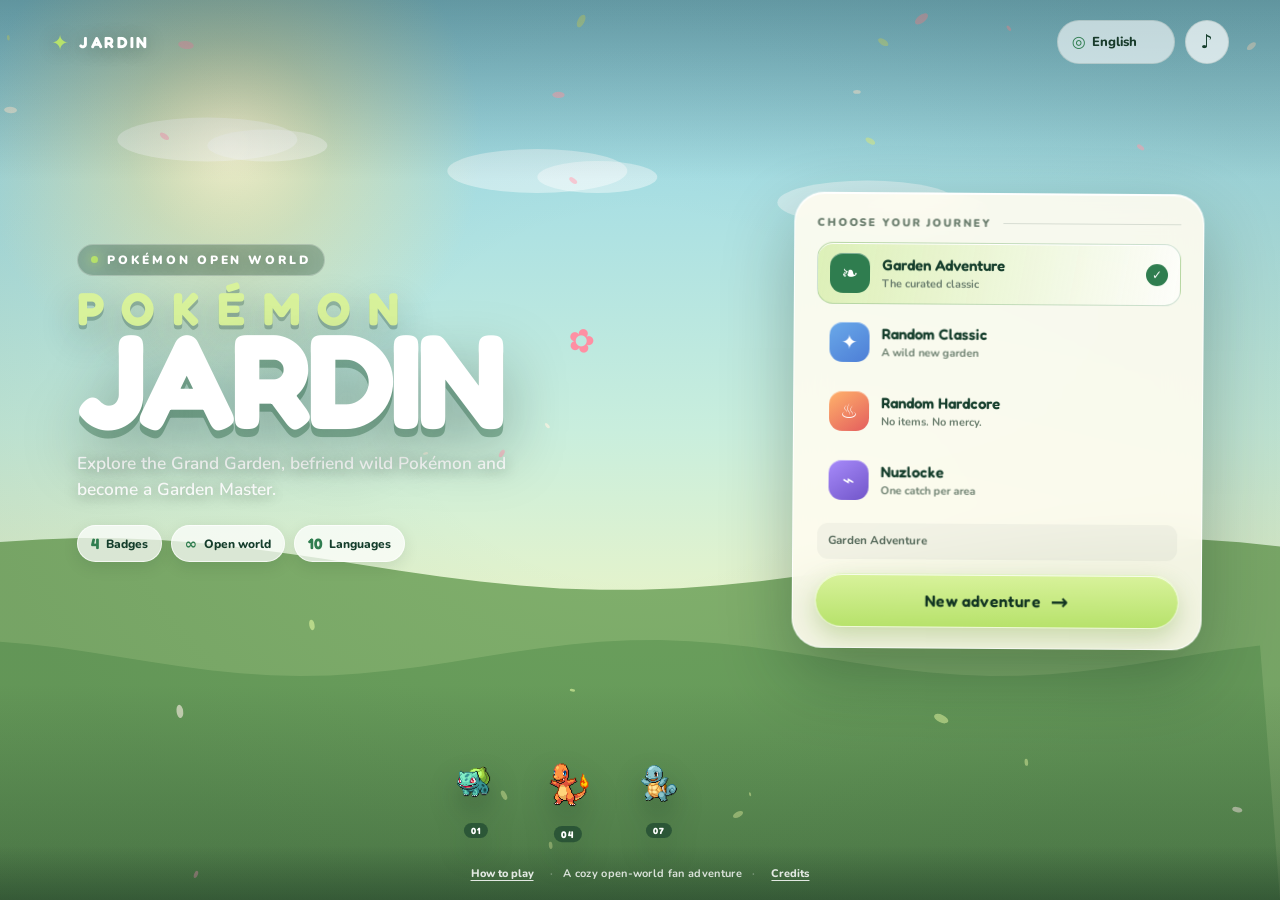
==== commit a9239482: "Save source and v2 conversation for issue #21 Run: 45808511168 Generation: 45808511168-1795696257242" ====
--- a/index.html
+++ b/index.html
@@ -1,214 +1,304 @@
 <!doctype html>
 <html lang="fr">
 <head>
-  <meta charset="utf-8" />
-  <meta name="viewport" content="width=device-width, initial-scale=1, viewport-fit=cover, maximum-scale=1, user-scalable=no" />
-  <meta name="theme-color" content="#0b1533" />
-  <meta name="description" content="Snox Kingdom — bâtis ton royaume, entraîne ton armée et défends ton Snox ID." />
-  <title>Snox Kingdom — Ton royaume, ton Snox ID</title>
-  <link rel="icon" href="assets/favicon.svg" type="image/svg+xml" />
-  <link rel="stylesheet" href="styles.css" />
+  <meta charset="utf-8">
+  <meta name="viewport" content="width=device-width, initial-scale=1, viewport-fit=cover, maximum-scale=1, user-scalable=no">
+  <meta name="theme-color" content="#143d2b">
+  <meta name="description" content="Pokémon Jardin — an open-world garden adventure. Explore, catch, battle and bloom in any language.">
+  <title>Pokémon Jardin — Open World</title>
+  <link rel="icon" href="data:image/svg+xml,%3Csvg xmlns='http://www.w3.org/2000/svg' viewBox='0 0 64 64'%3E%3Ccircle cx='32' cy='32' r='30' fill='%23143d2b'/%3E%3Cpath d='M32 12c9 6 14 13 14 22 0 10-7 18-14 18s-14-8-14-18c0-9 5-16 14-22z' fill='%23b7e26b'/%3E%3Cpath d='M32 50V27' stroke='%232f7d4f' stroke-width='3' stroke-linecap='round'/%3E%3C/svg%3E">
+  <link rel="stylesheet" href="styles.css">
 </head>
 <body>
   <div id="app">
-    <div class="sky" aria-hidden="true">
-      <div class="sun"></div>
-      <div class="aurora aurora-a"></div>
-      <div class="aurora aurora-b"></div>
-      <div class="cloud cloud-a"><i></i><i></i><i></i></div>
-      <div class="cloud cloud-b"><i></i><i></i><i></i></div>
-      <div class="cloud cloud-c"><i></i><i></i><i></i></div>
-      <div class="mist"></div>
-    </div>
-
-    <canvas id="game-canvas" aria-label="Royaume Snox"></canvas>
-    <div class="canvas-vignette" aria-hidden="true"></div>
-
-    <header id="hud" class="hud">
-      <div class="hud-left">
-        <button class="profile-card" id="profileBtn" aria-label="Ouvrir mon Snox ID">
-          <span class="avatar-frame">
-            <canvas id="avatarCanvas" width="112" height="112"></canvas>
-            <span class="level-badge" id="levelBadge">1</span>
-          </span>
-          <span class="profile-copy">
-            <span class="snox-tag"><i class="online-dot"></i> SNOX ID</span>
-            <strong id="playerName">Chef Nova</strong>
-            <span class="xp-track"><i id="xpFill"></i></span>
-          </span>
-          <span class="profile-chevron" aria-hidden="true">›</span>
-        </button>
-      </div>
-
-      <div class="resource-bar" aria-label="Ressources">
-        <button class="resource gold" id="goldBtn" title="Or">
-          <span class="res-icon"><svg><use href="#i-coin"></use></svg></span>
-          <span class="res-copy"><b id="goldAmount">0</b><small id="goldCap">/ 8 000</small></span>
-          <span class="res-plus">+</span>
-        </button>
-        <button class="resource elixir" id="elixirBtn" title="Élixir">
-          <span class="res-icon"><svg><use href="#i-drop"></use></svg></span>
-          <span class="res-copy"><b id="elixirAmount">0</b><small id="elixirCap">/ 8 000</small></span>
-          <span class="res-plus">+</span>
-        </button>
-        <button class="resource gems" id="gemsBtn" title="Gemmes">
-          <span class="res-icon"><svg><use href="#i-gem"></use></svg></span>
-          <span class="res-copy"><b id="gemsAmount">0</b><small>gemmes</small></span>
-          <span class="res-plus">+</span>
-        </button>
-      </div>
-
-      <div class="hud-actions">
-        <div class="trophy-chip" title="Trophées">
-          <svg><use href="#i-trophy"></use></svg>
-          <b id="trophyAmount">0</b>
-        </div>
-        <button class="icon-btn" id="soundBtn" aria-label="Activer le son"><svg><use href="#i-sound-on"></use></svg></button>
-        <button class="icon-btn" id="settingsBtn" aria-label="Réglages"><svg><use href="#i-settings"></use></svg></button>
-      </div>
-    </header>
-
-    <aside class="quest-card" id="questCard">
-      <div class="quest-head">
-        <span class="quest-crest"><svg><use href="#i-scroll"></use></svg></span>
-        <div><small>CHEMIN DU CHEF</small><strong>Objectifs du royaume</strong></div>
-        <span class="quest-count" id="questCount">0/3</span>
-      </div>
-      <div class="quest-list" id="questList"></div>
-      <button class="quest-collapse" id="questCollapse" aria-label="Réduire les objectifs">−</button>
-    </aside>
-
-    <button class="builder-chip" id="builderChip">
-      <span class="builder-icon"><svg><use href="#i-hammer"></use></svg></span>
-      <span><b id="buildersFree">2</b> artisans libres</span>
-      <span class="builder-pulse" id="builderPulse"></span>
-    </button>
-
-    <div class="world-meta" id="worldMeta">
-      <span class="world-dot"></span>
-      <span>Royaume de <b id="realmName">Nova</b></span>
-      <span class="meta-sep"></span>
-      <span id="onlineCount">1 248 chefs en ligne</span>
-    </div>
-
-    <div class="zoom-controls" id="zoomControls">
-      <button id="zoomIn" aria-label="Zoom avant">+</button>
-      <button id="zoomOut" aria-label="Zoom arrière">−</button>
-      <button id="recenter" aria-label="Recentrer"><svg><use href="#i-target"></use></svg></button>
-    </div>
-
-    <div class="build-bar" id="buildBar" hidden>
-      <div class="build-copy">
-        <span class="build-preview" id="buildPreview"></span>
-        <span><small>MODE CONSTRUCTION</small><strong id="buildName">Bâtiment</strong></span>
-      </div>
-      <span class="build-hint">Touche une parcelle libre pour le placer</span>
-      <div class="build-actions">
-        <button class="btn ghost" id="cancelBuild">Annuler</button>
-        <button class="btn gold" id="confirmBuild" disabled>Construire</button>
-      </div>
-    </div>
-
-    <nav class="bottom-nav" id="bottomNav" aria-label="Navigation principale">
-      <button class="nav-item active" data-view="village">
-        <span class="nav-icon"><svg><use href="#i-home"></use></svg></span><span>Village</span>
-      </button>
-      <button class="nav-item" data-view="army">
-        <span class="nav-icon"><svg><use href="#i-helmet"></use></svg></span><span>Armée</span>
-      </button>
-      <button class="nav-item" data-view="shop">
-        <span class="nav-icon"><svg><use href="#i-shop"></use></svg></span><span>Boutique</span>
-      </button>
-      <button class="nav-item attack-nav" data-view="attack">
-        <span class="nav-icon"><svg><use href="#i-swords"></use></svg></span><span>Attaque</span>
-      </button>
-      <button class="nav-item" data-view="clan">
-        <span class="nav-icon"><svg><use href="#i-banner"></use></svg></span><span>Alliance</span>
-      </button>
-    </nav>
-
-    <section class="sheet" id="sheet" aria-live="polite" hidden>
-      <div class="sheet-grip" id="sheetGrip"></div>
-      <button class="sheet-close" id="sheetClose" aria-label="Fermer"><svg><use href="#i-close"></use></svg></button>
-      <div class="sheet-content" id="sheetContent"></div>
-    </section>
-    <div class="scrim" id="scrim" hidden></div>
-
-    <div class="battle-hud" id="battleHud" hidden>
+    <section id="titleScreen" class="screen title-screen">
+      <canvas id="titleCanvas" aria-hidden="true"></canvas>
+      <div class="title-vignette"></div>
+      <header class="title-topbar">
+        <div class="brand-mini"><span class="leaf-mark">✦</span> JARDIN</div>
+        <div class="title-tools">
+          <label class="select-wrap" aria-label="Language">
+            <span class="globe">◎</span>
+            <select id="langSelect"></select>
+          </label>
+          <button id="soundToggle" class="icon-btn" aria-label="Sound">♪</button>
+        </div>
+      </header>
+
+      <div class="title-hero">
+        <div class="hero-copy">
+          <div class="eyebrow"><span class="eyebrow-dot"></span><span data-i18n="appTag">POKÉMON OPEN WORLD</span></div>
+          <h1 class="logo">
+            <span class="logo-pokemon">POKÉMON</span>
+            <span class="logo-jardin">JARDIN<span class="logo-spark">✿</span></span>
+          </h1>
+          <p class="tagline" data-i18n="tagline">Explore the Grand Garden, befriend wild Pokémon and become a Garden Master.</p>
+          <div class="hero-badges">
+            <span class="pill"><b>4</b> <span data-i18n="hudBadges">Badges</span></span>
+            <span class="pill"><b>∞</b> <span data-i18n="openWorld">Open world</span></span>
+            <span class="pill"><b>10</b> <span data-i18n="languages">Languages</span></span>
+          </div>
+        </div>
+
+        <div class="mode-panel">
+          <div class="mode-heading">
+            <span data-i18n="chooseMode">Choose your journey</span>
+            <span class="mode-line"></span>
+          </div>
+          <div id="modeGrid" class="mode-grid">
+            <button class="mode-card selected" data-mode="adventure">
+              <span class="mode-icon mode-icon-leaf">❧</span>
+              <span class="mode-copy">
+                <strong data-i18n="modeAdventure">Garden Adventure</strong>
+                <small data-i18n="modeAdventureTag">The curated classic</small>
+              </span>
+              <span class="mode-check">✓</span>
+            </button>
+            <button class="mode-card" data-mode="random">
+              <span class="mode-icon mode-icon-dice">✦</span>
+              <span class="mode-copy">
+                <strong data-i18n="modeRandom">Random Classic</strong>
+                <small data-i18n="modeRandomTag">A wild new garden</small>
+              </span>
+              <span class="mode-check">✓</span>
+            </button>
+            <button class="mode-card" data-mode="hardcore">
+              <span class="mode-icon mode-icon-flame">♨</span>
+              <span class="mode-copy">
+                <strong data-i18n="modeHardcore">Random Hardcore</strong>
+                <small data-i18n="modeHardcoreTag">No items. No mercy.</small>
+              </span>
+              <span class="mode-check">✓</span>
+            </button>
+            <button class="mode-card" data-mode="nuzlocke">
+              <span class="mode-icon mode-icon-lock">⌁</span>
+              <span class="mode-copy">
+                <strong data-i18n="modeNuzlocke">Nuzlocke</strong>
+                <small data-i18n="modeNuzlockeTag">One catch per area</small>
+              </span>
+              <span class="mode-check">✓</span>
+            </button>
+          </div>
+          <p id="modeBlurb" class="mode-blurb"></p>
+          <div class="title-cta">
+            <button id="newGameBtn" class="btn btn-primary"><span data-i18n="newGame">New adventure</span><span class="btn-arrow">→</span></button>
+            <button id="continueBtn" class="btn btn-ghost hidden"><span data-i18n="continue">Continue</span></button>
+          </div>
+        </div>
+      </div>
+
+      <div class="title-mons" aria-hidden="true">
+        <div class="title-mon mon-a"><img src="assets/pokemon/1.png" alt=""><span>01</span></div>
+        <div class="title-mon mon-b"><img src="assets/pokemon/4.png" alt=""><span>04</span></div>
+        <div class="title-mon mon-c"><img src="assets/pokemon/7.png" alt=""><span>07</span></div>
+      </div>
+
+      <footer class="title-footer">
+        <button id="howBtn" class="text-btn" data-i18n="howTo">How to play</button>
+        <span class="footer-dot">·</span>
+        <span data-i18n="footerNote">A cozy open-world fan adventure</span>
+        <span class="footer-dot">·</span>
+        <button id="creditsBtn" class="text-btn" data-i18n="credits">Credits</button>
+      </footer>
+    </section>
+
+    <section id="setupScreen" class="screen setup-screen hidden">
+      <div class="setup-backdrop"></div>
+      <div class="setup-card paper">
+        <button class="close-x" data-close="setup">×</button>
+        <div class="setup-head">
+          <span class="kicker" data-i18n="expedition">EXPEDITION</span>
+          <h2 data-i18n="setupTitle">Prepare your journey</h2>
+          <p data-i18n="setupSubtitle">Every seed grows a different garden.</p>
+        </div>
+
+        <div class="setup-mode" id="setupMode">
+          <span class="setup-mode-icon" id="setupModeIcon">❧</span>
+          <div>
+            <strong id="setupModeName">Garden Adventure</strong>
+            <small id="setupModeDesc"></small>
+          </div>
+        </div>
+
+        <div class="seed-row">
+          <label for="seedInput" data-i18n="seed">World seed</label>
+          <div class="seed-box">
+            <input id="seedInput" type="text" maxlength="24" autocomplete="off" spellcheck="false">
+            <button id="rerollBtn" class="mini-btn" title="Random seed">⟳</button>
+          </div>
+        </div>
+
+        <div class="rules-title"><span data-i18n="randomRules">Random rules</span><span class="rule-line"></span></div>
+        <div id="toggleGrid" class="toggle-grid">
+          <button class="toggle" data-toggle="trainers">
+            <span class="toggle-ico">♟</span><span><strong data-i18n="optTrainers">Trainer Pokémon</strong><small data-i18n="optTrainersDesc">Random teams for every trainer</small></span><i></i>
+          </button>
+          <button class="toggle" data-toggle="wild">
+            <span class="toggle-ico">❧</span><span><strong data-i18n="optWild">Wild grass</strong><small data-i18n="optWildDesc">Random wild encounters</small></span><i></i>
+          </button>
+          <button class="toggle" data-toggle="moves">
+            <span class="toggle-ico">✧</span><span><strong data-i18n="optMoves">Move types</strong><small data-i18n="optMovesDesc">Every move gets a random type</small></span><i></i>
+          </button>
+          <button class="toggle" data-toggle="starter">
+            <span class="toggle-ico">✿</span><span><strong data-i18n="optStarter">Random starter</strong><small data-i18n="optStarterDesc">Three surprise partners</small></span><i></i>
+          </button>
+        </div>
+        <p id="baseLockedNote" class="locked-note hidden"><span>▣</span> <span data-i18n="baseLocked">Adventure mode keeps its hand-tuned balance.</span></p>
+
+        <div class="setup-summary">
+          <div><span data-i18n="difficulty">Difficulty</span><strong id="setupDifficulty">Easy</strong></div>
+          <div><span data-i18n="lives">Lives</span><strong id="setupLives">Classic</strong></div>
+          <div><span data-i18n="catchRule">Catching</span><strong id="setupCatch">Free</strong></div>
+        </div>
+
+        <button id="startGameBtn" class="btn btn-primary btn-wide"><span data-i18n="enterGarden">Enter the garden</span><span class="btn-arrow">→</span></button>
+      </div>
+    </section>
+
+    <section id="starterScreen" class="screen starter-screen hidden">
+      <div class="starter-sky"></div>
+      <div class="starter-panel">
+        <div class="starter-head">
+          <span class="kicker" data-i18n="professor">PROFESSOR ROSE</span>
+          <h2 data-i18n="starterTitle">Choose your first partner</h2>
+          <p id="starterSubtitle" data-i18n="starterSubtitle">Three little friends are waiting for you.</p>
+        </div>
+        <div id="starterGrid" class="starter-grid"></div>
+        <div class="starter-foot">
+          <button id="starterBackBtn" class="btn btn-ghost" data-i18n="back">Back</button>
+          <span id="starterSeed" class="seed-chip"></span>
+        </div>
+      </div>
+      <div class="starter-flowers" aria-hidden="true">✿ ❀ ✾ ❁ ✿</div>
+    </section>
+
+    <section id="gameScreen" class="screen game-screen hidden">
+      <canvas id="gameCanvas"></canvas>
+      <div class="world-vignette"></div>
+
+      <header class="hud">
+        <div class="hud-left">
+          <div class="player-chip glass">
+            <div class="avatar">
+              <span class="avatar-hat"></span>
+              <span class="avatar-face">•‿•</span>
+            </div>
+            <div class="player-meta">
+              <strong id="hudName">Noé</strong>
+              <div class="badge-row" id="hudBadges"></div>
+            </div>
+          </div>
+          <div class="petal-chip glass"><span class="petal-ico">✿</span><b id="hudPetals">0</b><small data-i18n="petals">petals</small></div>
+        </div>
+
+        <div class="quest-chip glass">
+          <span class="quest-ico">◈</span>
+          <div>
+            <small id="hudArea">Village de Fleurs</small>
+            <strong id="hudObjective">Win your first badge</strong>
+          </div>
+        </div>
+
+        <div class="hud-right">
+          <div class="minimap-wrap glass">
+            <canvas id="minimap" width="148" height="116"></canvas>
+            <div class="minimap-label"><span id="minimapZone">Village</span><b id="minimapBadges">0/4</b></div>
+          </div>
+          <button id="menuBtn" class="round-btn" aria-label="Menu">☰</button>
+        </div>
+      </header>
+
+      <div id="interactPrompt" class="interact-prompt hidden"><kbd>E</kbd><span id="interactText">Talk</span></div>
+
+      <div class="quickbar glass" id="quickbar">
+        <button data-panel="team"><span class="q-key">1</span><span class="q-ico">◉</span><small data-i18n="btnTeam">Team</small></button>
+        <button data-panel="bag"><span class="q-key">2</span><span class="q-ico">▣</span><small data-i18n="btnBag">Bag</small></button>
+        <button data-panel="map"><span class="q-key">3</span><span class="q-ico">▤</span><small data-i18n="btnMap">Map</small></button>
+        <button data-panel="journal"><span class="q-key">4</span><span class="q-ico">✦</span><small data-i18n="btnJournal">Journal</small></button>
+      </div>
+
+      <div class="controls-hint glass"><kbd>WASD</kbd> <span data-i18n="move">Move</span> <span class="hint-dot">·</span> <kbd>E</kbd> <span data-i18n="interact">Interact</span> <span class="hint-dot">·</span> <kbd>Shift</kbd> <span data-i18n="sprint">Sprint</span></div>
+
+      <div id="joystick" class="joystick hidden"><div class="joystick-base"><div id="joystickKnob" class="joystick-knob"></div></div></div>
+      <div class="touch-actions hidden" id="touchActions">
+        <button id="touchMenu" class="touch-btn small">☰</button>
+        <button id="touchInteract" class="touch-btn action">A</button>
+      </div>
+
+      <div id="dialogBox" class="dialog-box paper hidden">
+        <div class="dialog-portrait" id="dialogPortrait"><span>✿</span></div>
+        <div class="dialog-content">
+          <div class="dialog-name" id="dialogName">Professor Rose</div>
+          <p id="dialogText"></p>
+          <div class="dialog-actions">
+            <span class="dialog-tip" data-i18n="dialogTip">E / Space to continue</span>
+            <button id="dialogNext" class="btn btn-small btn-primary" data-i18n="continue">Continue</button>
+          </div>
+        </div>
+      </div>
+
+      <div id="toastLayer" class="toast-layer"></div>
+      <div id="areaBanner" class="area-banner hidden"><span class="area-kicker" data-i18n="nowEntering">NOW ENTERING</span><strong id="areaBannerName">Roseraie</strong><i></i></div>
+      <div id="worldTip" class="world-tip hidden"></div>
+    </section>
+
+    <section id="battleScreen" class="battle hidden">
+      <div id="battleSky" class="battle-sky">
+        <div class="battle-sun"></div>
+        <div class="battle-cloud c1"></div>
+        <div class="battle-cloud c2"></div>
+        <div class="battle-hills h1"></div>
+        <div class="battle-hills h2"></div>
+        <div class="battle-leaves" id="battleLeaves"></div>
+      </div>
       <div class="battle-top">
-        <button class="battle-exit" id="battleExit"><svg><use href="#i-close"></use></svg></button>
-        <div class="battle-enemy">
-          <span class="enemy-avatar" id="enemyAvatar"></span>
-          <div><small>ADVERSAIRE</small><strong id="enemyName">Chef adverse</strong><span id="enemyTrophies">0 trophées</span></div>
-        </div>
-        <div class="battle-stars" id="battleStars">
-          <span class="star" data-star="1">★</span><span class="star" data-star="2">★</span><span class="star" data-star="3">★</span>
-        </div>
-        <div class="battle-stats">
-          <div class="stat-ring" id="destructionRing"><svg viewBox="0 0 44 44"><circle cx="22" cy="22" r="18"></circle><circle class="ring-fill" id="destructionArc" cx="22" cy="22" r="18"></circle></svg><b id="destructionPct">0%</b></div>
-          <div class="battle-timer"><small>TEMPS</small><strong id="battleTimer">1:15</strong></div>
-        </div>
-      </div>
-      <div class="battle-loot">
-        <span><svg><use href="#i-coin"></use></svg><b id="battleGold">0</b></span>
-        <span><svg><use href="#i-drop"></use></svg><b id="battleElixir">0</b></span>
-        <span class="battle-tip" id="battleTip">Choisis une troupe puis touche le terrain</span>
-      </div>
-      <div class="troop-tray" id="troopTray"></div>
-    </div>
-
-    <div class="modal-root" id="modalRoot" hidden>
-      <div class="modal-scrim"></div>
-      <div class="modal" id="modal" role="dialog" aria-modal="true">
-        <button class="modal-close" id="modalClose" aria-label="Fermer"><svg><use href="#i-close"></use></svg></button>
-        <div id="modalContent"></div>
-      </div>
-    </div>
-
-    <div class="toast-root" id="toastRoot"></div>
-    <div class="fx-layer" id="fxLayer" aria-hidden="true"></div>
-
-    <div class="boot" id="boot">
-      <div class="boot-crest">
-        <svg class="boot-crown"><use href="#i-crown"></use></svg>
-        <span class="boot-ring"></span>
-      </div>
-      <div class="boot-word">SNOX<span>KINGDOM</span></div>
-      <div class="boot-line"><i></i></div>
-    </div>
+        <div class="battle-enemy-card monster-card">
+          <div class="mon-row"><strong id="enemyName">—</strong><span id="enemyLevel">Lv. 5</span></div>
+          <div class="type-row" id="enemyTypes"></div>
+          <div class="hp-track"><div id="enemyHp" class="hp-fill"></div></div>
+          <div class="hp-numbers"><span id="enemyHpText">20/20</span><span id="enemyStatus" class="status-chip"></span></div>
+        </div>
+        <div class="battle-mode-chip" id="battleModeChip">WILD</div>
+      </div>
+
+      <div class="battle-field">
+        <div class="platform enemy-platform"></div>
+        <div class="platform player-platform"></div>
+        <img id="enemySprite" class="mon-sprite enemy-sprite" alt="">
+        <img id="playerSprite" class="mon-sprite player-sprite" alt="">
+        <div id="battleFx" class="battle-fx"></div>
+      </div>
+
+      <div class="battle-bottom">
+        <div class="battle-message paper" id="battleMessage">What will you do?</div>
+        <div class="battle-panel">
+          <div class="battle-ally-card monster-card">
+            <div class="mon-row"><strong id="allyName">—</strong><span id="allyLevel">Lv. 5</span></div>
+            <div class="type-row" id="allyTypes"></div>
+            <div class="hp-track"><div id="allyHp" class="hp-fill"></div></div>
+            <div class="hp-numbers"><span id="allyHpText">20/20</span><span id="allyStatus" class="status-chip"></span></div>
+          </div>
+          <div id="battleActions" class="battle-actions"></div>
+        </div>
+      </div>
+    </section>
+
+    <section id="endingScreen" class="ending hidden">
+      <canvas id="endingCanvas"></canvas>
+      <div class="ending-content">
+        <div class="ending-flower">✿</div>
+        <span class="kicker" data-i18n="endingKicker">THE HEART BLOOMS</span>
+        <h2 data-i18n="endingTitle">The garden is alive again!</h2>
+        <p data-i18n="endingText">Seasons dance, flowers sing, and every Pokémon found a home.</p>
+        <div id="endingStats" class="ending-stats"></div>
+        <button id="playAgainBtn" class="btn btn-primary" data-i18n="playAgain">Play again</button>
+      </div>
+    </section>
+
+    <div id="modalRoot" class="modal-root hidden"></div>
+    <div id="fade" class="fade hidden"></div>
+    <div id="loading" class="loading hidden"><div class="loading-leaf">❧</div><span data-i18n="loading">Growing the garden…</span></div>
   </div>
-
-  <svg class="svg-defs" aria-hidden="true">
-    <symbol id="i-coin" viewBox="0 0 24 24"><circle cx="12" cy="12" r="9.4" fill="currentColor"/><circle cx="12" cy="12" r="6.9" fill="none" stroke="rgba(98,53,0,.35)" stroke-width="1.2"/><path d="M12 7.6l1.3 2.7 3 .4-2.2 2.1.5 3-2.6-1.4-2.6 1.4.5-3-2.2-2.1 3-.4z" fill="#fff1b8"/></symbol>
-    <symbol id="i-drop" viewBox="0 0 24 24"><path d="M12 2.6c3.9 5 7 8.5 7 12.1a7 7 0 1 1-14 0c0-3.6 3.1-7.1 7-12.1z" fill="currentColor"/><path d="M8.6 14.2c0 2.3 1.5 3.9 3.6 4.1" fill="none" stroke="rgba(255,255,255,.55)" stroke-width="1.5" stroke-linecap="round"/></symbol>
-    <symbol id="i-gem" viewBox="0 0 24 24"><path d="M7.2 3.6h9.6l4 6.1L12 21 3.2 9.7z" fill="currentColor"/><path d="M7.2 3.6l4.8 6.1 4.8-6.1M3.2 9.7h17.6M12 21L7.2 9.7M12 21l4.8-11.3" fill="none" stroke="rgba(255,255,255,.45)" stroke-width="1"/></symbol>
-    <symbol id="i-trophy" viewBox="0 0 24 24"><path d="M7 3.5h10v4.2c0 4-2.2 6.6-5 6.9-2.8-.3-5-2.9-5-6.9z" fill="currentColor"/><path d="M7 5H4.2v2.1c0 2.3 1.6 3.8 4 4M17 5h2.8v2.1c0 2.3-1.6 3.8-4 4" fill="none" stroke="currentColor" stroke-width="1.7" stroke-linecap="round"/><path d="M12 14.6v3.2M8.6 20.5h6.8" stroke="currentColor" stroke-width="2" stroke-linecap="round"/></symbol>
-    <symbol id="i-shield" viewBox="0 0 24 24"><path d="M12 2.4l8 3.2v5.5c0 5-3.1 8.8-8 10.5-4.9-1.7-8-5.5-8-10.5V5.6z" fill="currentColor"/><path d="M12 6.2l4.2 1.7v3.4c0 2.9-1.6 5.2-4.2 6.4-2.6-1.2-4.2-3.5-4.2-6.4V7.9z" fill="rgba(0,0,0,.18)"/></symbol>
-    <symbol id="i-swords" viewBox="0 0 24 24"><path d="M4 3.5l8.8 8.8-1.7 1.7L3.5 4.7zM20 3.5l-8.8 8.8 1.7 1.7 7.6-9.3z" fill="currentColor"/><path d="M3.5 17.2l3.3 3.3M20.5 17.2l-3.3 3.3M8 14.8l-3.4 3.4a1.7 1.7 0 1 0 2.4 2.4l3.4-3.4M16 14.8l3.4 3.4a1.7 1.7 0 1 1-2.4 2.4l-3.4-3.4" fill="none" stroke="currentColor" stroke-width="1.7" stroke-linecap="round"/></symbol>
-    <symbol id="i-hammer" viewBox="0 0 24 24"><path d="M14.5 3.2l6.3 6.3-3 3-6.3-6.3z" fill="currentColor"/><path d="M11 8.2l4.8 4.8-8 8a2.1 2.1 0 0 1-3-3z" fill="currentColor" opacity=".8"/><path d="M13.2 4.5l6.3 6.3" stroke="rgba(255,255,255,.4)" stroke-width="1.2"/></symbol>
-    <symbol id="i-home" viewBox="0 0 24 24"><path d="M12 2.9l9 7.4-2.1 2.6-1.2-1v8.2H6.3v-8.2l-1.2 1L3 10.3z" fill="currentColor"/><path d="M9.6 20.1v-5.4h4.8v5.4" fill="rgba(0,0,0,.22)"/></symbol>
-    <symbol id="i-helmet" viewBox="0 0 24 24"><path d="M4.2 12.3c0-4.7 3.5-8.1 7.8-8.1s7.8 3.4 7.8 8.1v1.3H4.2z" fill="currentColor"/><path d="M6.1 13.6h11.8v2.3c0 3.2-2.6 5.2-5.9 5.2s-5.9-2-5.9-5.2z" fill="currentColor" opacity=".72"/><path d="M12 4.6v9M4.2 12.3h15.6" stroke="rgba(255,255,255,.35)" stroke-width="1.2"/></symbol>
-    <symbol id="i-shop" viewBox="0 0 24 24"><path d="M4.3 8.6h15.4l1 11.4H3.3z" fill="currentColor"/><path d="M8.1 9.2V6.6a3.9 3.9 0 0 1 7.8 0v2.6" fill="none" stroke="currentColor" stroke-width="2" stroke-linecap="round"/><path d="M7.2 13.4h9.6M7.6 16.5h8.8" stroke="rgba(255,255,255,.35)" stroke-width="1.2"/></symbol>
-    <symbol id="i-banner" viewBox="0 0 24 24"><path d="M6 2.8h12v18l-6-3.3-6 3.3z" fill="currentColor"/><path d="M9 6.6h6M9 9.8h4.5" stroke="rgba(255,255,255,.4)" stroke-width="1.2" stroke-linecap="round"/></symbol>
-    <symbol id="i-settings" viewBox="0 0 24 24"><path d="M13.9 2.7l.6 2.4c.5.2 1 .5 1.5.9l2.3-.9 1.5 2.6-1.8 1.7c.1.6.1 1.1 0 1.7l1.8 1.7-1.5 2.6-2.3-.9c-.5.4-1 .7-1.5.9l-.6 2.4h-3.8l-.6-2.4c-.5-.2-1-.5-1.5-.9l-2.3.9L4.2 14l1.8-1.7a8 8 0 0 1 0-1.7L4.2 8.9l1.5-2.6 2.3.9c.5-.4 1-.7 1.5-.9l.6-2.4z" fill="currentColor"/><circle cx="12" cy="10.8" r="3" fill="rgba(0,0,0,.3)"/></symbol>
-    <symbol id="i-sound-on" viewBox="0 0 24 24"><path d="M4 9h4l5-4v14l-5-4H4z" fill="currentColor"/><path d="M16 8.4a5 5 0 0 1 0 7.2M18.7 5.7a8.6 8.6 0 0 1 0 12.6" fill="none" stroke="currentColor" stroke-width="1.8" stroke-linecap="round"/></symbol>
-    <symbol id="i-sound-off" viewBox="0 0 24 24"><path d="M4 9h4l5-4v14l-5-4H4z" fill="currentColor"/><path d="M16 9l5 6M21 9l-5 6" stroke="currentColor" stroke-width="1.8" stroke-linecap="round"/></symbol>
-    <symbol id="i-close" viewBox="0 0 24 24"><path d="M5.6 4.2L12 10.6l6.4-6.4 1.8 1.8-6.4 6.4 6.4 6.4-1.8 1.8-6.4-6.4-6.4 6.4-1.8-1.8 6.4-6.4-6.4-6.4z" fill="currentColor"/></symbol>
-    <symbol id="i-scroll" viewBox="0 0 24 24"><path d="M6.2 3.2h11.6c1.4 0 2.4 1 2.4 2.4v1.2h-2.3v-1c0-.4-.2-.6-.6-.6H7.7c.5.5.8 1.1.8 1.9v11.1c0 1.4-1 2.4-2.4 2.4S3.7 19.6 3.7 18.2V8.2h2.3v10c0 .4.2.6.6.6s.6-.2.6-.6V6.6c0-1.9 1.4-3.4 3.4-3.4z" fill="currentColor"/><path d="M9.5 7.2h8.2M9.5 10.3h8.2M9.5 13.4h5.8" stroke="rgba(255,255,255,.4)" stroke-width="1.2" stroke-linecap="round"/></symbol>
-    <symbol id="i-crown" viewBox="0 0 24 24"><path d="M3 7.2l4.6 3.5L12 4l4.4 6.7L21 7.2l-1.7 10.5H4.7z" fill="currentColor"/><path d="M4.7 17.7h14.6v2.1H4.7z" fill="currentColor" opacity=".65"/><circle cx="12" cy="14.4" r="1.2" fill="rgba(255,255,255,.55)"/></symbol>
-    <symbol id="i-target" viewBox="0 0 24 24"><circle cx="12" cy="12" r="7.4" fill="none" stroke="currentColor" stroke-width="2"/><circle cx="12" cy="12" r="3" fill="currentColor"/><path d="M12 1.8v3.1M12 19.1v3.1M1.8 12h3.1M19.1 12h3.1" stroke="currentColor" stroke-width="2" stroke-linecap="round"/></symbol>
-    <symbol id="i-clock" viewBox="0 0 24 24"><circle cx="12" cy="12" r="8.8" fill="none" stroke="currentColor" stroke-width="2"/><path d="M12 6.6V12l3.8 2.2" fill="none" stroke="currentColor" stroke-width="2" stroke-linecap="round"/></symbol>
-    <symbol id="i-bolt" viewBox="0 0 24 24"><path d="M13.6 1.8L4.8 13h6l-1.4 9.2L19.2 11h-6.1z" fill="currentColor"/></symbol>
-    <symbol id="i-check" viewBox="0 0 24 24"><path d="M4.5 12.4l5 5L20 6.8" fill="none" stroke="currentColor" stroke-width="3" stroke-linecap="round" stroke-linejoin="round"/></symbol>
-    <symbol id="i-plus" viewBox="0 0 24 24"><path d="M10.2 3.5h3.6v6.7h6.7v3.6h-6.7v6.7h-3.6v-6.7H3.5v-3.6h6.7z" fill="currentColor"/></symbol>
-    <symbol id="i-arrow-right" viewBox="0 0 24 24"><path d="M13.2 4.8l7.2 7.2-7.2 7.2-2.5-2.5 4.9-4.7-4.9-4.7z" fill="currentColor"/><path d="M3.5 10.6h11.4v2.8H3.5z" fill="currentColor"/></symbol>
-    <symbol id="i-lock" viewBox="0 0 24 24"><rect x="4.4" y="10.2" width="15.2" height="10.8" rx="2" fill="currentColor"/><path d="M7.8 10.2V7.4a4.2 4.2 0 0 1 8.4 0v2.8" fill="none" stroke="currentColor" stroke-width="2.2"/><circle cx="12" cy="15.3" r="1.5" fill="rgba(0,0,0,.35)"/></symbol>
-    <symbol id="i-users" viewBox="0 0 24 24"><circle cx="9" cy="8.4" r="3.4" fill="currentColor"/><path d="M2.8 20c0-3.5 2.7-6.2 6.2-6.2s6.2 2.7 6.2 6.2z" fill="currentColor"/><circle cx="17.2" cy="9.2" r="2.5" fill="currentColor" opacity=".7"/><path d="M15.7 14.1c3.1-.4 5.5 1.9 5.5 5.1h-4.3" fill="currentColor" opacity=".7"/></symbol>
-    <symbol id="i-star" viewBox="0 0 24 24"><path d="M12 2.8l2.8 6 6.5.7-4.9 4.4 1.4 6.4-5.8-3.3-5.8 3.3 1.4-6.4-4.9-4.4 6.5-.7z" fill="currentColor"/></symbol>
-    <symbol id="i-info" viewBox="0 0 24 24"><circle cx="12" cy="12" r="9.3" fill="currentColor"/><path d="M12 10.1v6.2M12 6.5v.2" stroke="rgba(0,0,0,.5)" stroke-width="2.2" stroke-linecap="round"/></symbol>
-    <symbol id="i-copy" viewBox="0 0 24 24"><rect x="8.3" y="3.2" width="12.4" height="14.6" rx="2.4" fill="none" stroke="currentColor" stroke-width="2"/><path d="M15.7 20.8H5.6a2.4 2.4 0 0 1-2.4-2.4V8.3" fill="none" stroke="currentColor" stroke-width="2" stroke-linecap="round"/><path d="M12.5 7.8h4.2M12.5 11h4.2M12.5 14.2h2.8" stroke="currentColor" stroke-width="1.5" stroke-linecap="round"/></symbol>
-  </svg>
-
   <script type="module" src="js/game.js"></script>
 </body>
 </html>
--- a/styles.css
+++ b/styles.css
@@ -1,1985 +1,812 @@
 @font-face {
-  font-family: "Baloo 2";
-  src: url("assets/fonts/baloo2-600.ttf") format("truetype");
-  font-weight: 600;
-  font-style: normal;
+  font-family: 'Fredoka';
+  src: url('assets/fonts/fredoka-latin.woff2') format('woff2');
+  font-weight: 400 700;
   font-display: swap;
+  unicode-range: U+0000-00FF, U+0100-02BA, U+1E00-1EFF, U+2020, U+20A0-20C4, U+2113;
 }
 @font-face {
-  font-family: "Baloo 2";
-  src: url("assets/fonts/baloo2-700.ttf") format("truetype");
-  font-weight: 700;
-  font-style: normal;
+  font-family: 'Fredoka';
+  src: url('assets/fonts/fredoka-latin-ext.woff2') format('woff2');
+  font-weight: 400 700;
   font-display: swap;
+  unicode-range: U+0100-02BA, U+1E00-1EFF, U+2020, U+20A0-20C4;
 }
 @font-face {
-  font-family: "Baloo 2";
-  src: url("assets/fonts/baloo2-800.ttf") format("truetype");
-  font-weight: 800;
-  font-style: normal;
+  font-family: 'Nunito';
+  src: url('assets/fonts/nunito-latin.woff2') format('woff2');
+  font-weight: 400 900;
   font-display: swap;
+  unicode-range: U+0000-00FF, U+0100-02BA, U+1E00-1EFF, U+2020, U+20A0-20C4, U+2113;
 }
 @font-face {
-  font-family: "Nunito";
-  src: url("assets/fonts/nunito-400.ttf") format("truetype");
-  font-weight: 400;
-  font-style: normal;
+  font-family: 'Nunito';
+  src: url('assets/fonts/nunito-cyrillic.woff2') format('woff2');
+  font-weight: 400 900;
   font-display: swap;
-}
-@font-face {
-  font-family: "Nunito";
-  src: url("assets/fonts/nunito-600.ttf") format("truetype");
-  font-weight: 600;
-  font-style: normal;
-  font-display: swap;
-}
-@font-face {
-  font-family: "Nunito";
-  src: url("assets/fonts/nunito-700.ttf") format("truetype");
-  font-weight: 700;
-  font-style: normal;
-  font-display: swap;
-}
-@font-face {
-  font-family: "Nunito";
-  src: url("assets/fonts/nunito-800.ttf") format("truetype");
-  font-weight: 800;
-  font-style: normal;
-  font-display: swap;
+  unicode-range: U+0301, U+0400-045F, U+0490-0491, U+04B0-04B1, U+2116;
 }
 
 :root {
-  --ink: #08122b;
-  --ink-2: #0d1c42;
-  --panel: rgba(8, 20, 48, 0.9);
-  --panel-solid: #0d1d42;
-  --panel-soft: rgba(21, 42, 82, 0.72);
-  --line: rgba(153, 197, 255, 0.18);
-  --line-strong: rgba(255, 208, 92, 0.35);
-  --text: #f7fbff;
-  --muted: #9fb4d4;
-  --gold: #ffca4b;
-  --gold-deep: #ee9a20;
-  --gold-soft: #fff0b0;
-  --elixir: #e37dff;
-  --elixir-deep: #a93adb;
-  --gem: #69f5c1;
-  --gem-deep: #19b783;
-  --danger: #ff6b5d;
-  --cyan: #58e7f2;
-  --green: #64d76f;
-  --grass: #5fc95e;
-  --shadow: 0 20px 60px rgba(0, 5, 20, 0.45);
-  --radius: 22px;
-  --safe-top: env(safe-area-inset-top, 0px);
-  --safe-bottom: env(safe-area-inset-bottom, 0px);
-}
-
-* {
-  box-sizing: border-box;
-}
-
-html,
+  --forest: #143d2b;
+  --forest-2: #1d5339;
+  --leaf: #2f7d4f;
+  --leaf-2: #51a66a;
+  --lime: #b7e26b;
+  --lime-2: #d8f29b;
+  --cream: #fff9ea;
+  --paper: #fffdf5;
+  --ink: #183b2b;
+  --muted: #6c7f6f;
+  --line: rgba(24, 59, 43, .14);
+  --rose: #ff8fa3;
+  --peach: #ffb38a;
+  --gold: #f5c451;
+  --sky: #9ed8e8;
+  --violet: #a78bfa;
+  --danger: #e05252;
+  --shadow: 0 18px 50px rgba(13, 43, 28, .18);
+  --shadow-sm: 0 7px 22px rgba(13, 43, 28, .12);
+  --r-lg: 28px;
+  --r-md: 18px;
+  --r-sm: 12px;
+  --display: 'Fredoka', 'Nunito', system-ui, -apple-system, 'Segoe UI', sans-serif;
+  --body: 'Nunito', system-ui, -apple-system, 'Segoe UI', 'Hiragino Sans', 'Yu Gothic', 'Noto Sans JP', 'Noto Sans KR', 'Noto Sans SC', 'Noto Sans Arabic', sans-serif;
+}
+
+* { box-sizing: border-box; }
+html, body { width: 100%; height: 100%; margin: 0; padding: 0; overflow: hidden; }
 body {
-  width: 100%;
-  height: 100%;
-  margin: 0;
-  overflow: hidden;
-  background: #071329;
-  color: var(--text);
-  font-family: "Nunito", "Trebuchet MS", sans-serif;
-  -webkit-font-smoothing: antialiased;
+  font-family: var(--body);
+  color: var(--ink);
+  background: #0d2c1e;
   -webkit-tap-highlight-color: transparent;
+  -webkit-user-select: none;
   user-select: none;
-}
-
-body {
   overscroll-behavior: none;
 }
-
-button {
-  font: inherit;
-  color: inherit;
-  border: 0;
-  background: none;
+button, input, select { font: inherit; color: inherit; }
+button { cursor: pointer; border: 0; background: none; }
+img { -webkit-user-drag: none; }
+.hidden { display: none !important; }
+
+#app { position: fixed; inset: 0; overflow: hidden; }
+.screen { position: absolute; inset: 0; }
+
+/* ————— shared bits ————— */
+.paper {
+  background:
+    radial-gradient(circle at 15% 10%, rgba(255,255,255,.95), transparent 34%),
+    linear-gradient(145deg, #fffdf4 0%, #fff8e3 60%, #f7f0d5 100%);
+  border: 1px solid rgba(255,255,255,.9);
+  box-shadow: var(--shadow), inset 0 0 0 1px rgba(24,59,43,.05);
+}
+.glass {
+  background: rgba(255, 252, 239, .82);
+  border: 1px solid rgba(255,255,255,.85);
+  box-shadow: var(--shadow-sm), inset 0 1px 0 rgba(255,255,255,.9);
+  backdrop-filter: blur(14px) saturate(1.15);
+  -webkit-backdrop-filter: blur(14px) saturate(1.15);
+}
+.btn {
+  display: inline-flex; align-items: center; justify-content: center; gap: 10px;
+  min-height: 54px; padding: 0 26px; border-radius: 999px;
+  font-family: var(--display); font-weight: 600; font-size: 16px; letter-spacing: .2px;
+  transition: transform .18s ease, box-shadow .18s ease, background .18s ease;
+}
+.btn:hover { transform: translateY(-2px); }
+.btn:active { transform: translateY(0) scale(.985); }
+.btn-primary {
+  color: #123522;
+  background: linear-gradient(180deg, var(--lime-2), var(--lime));
+  box-shadow: 0 10px 24px rgba(113, 158, 50, .32), inset 0 1px 0 rgba(255,255,255,.8);
+  border: 1px solid rgba(255,255,255,.6);
+}
+.btn-primary:hover { box-shadow: 0 14px 30px rgba(113, 158, 50, .42), inset 0 1px 0 rgba(255,255,255,.8); }
+.btn-ghost {
+  background: rgba(255,255,255,.55);
+  border: 1px solid rgba(24,59,43,.15);
+  color: var(--forest);
+}
+.btn-ghost:hover { background: rgba(255,255,255,.85); }
+.btn-small { min-height: 42px; padding: 0 18px; font-size: 14px; }
+.btn-wide { width: 100%; }
+.btn-arrow { font-size: 21px; line-height: 1; transition: transform .2s ease; }
+.btn:hover .btn-arrow { transform: translateX(4px); }
+.icon-btn {
+  width: 44px; height: 44px; border-radius: 50%;
+  background: rgba(255,255,255,.6); border: 1px solid rgba(24,59,43,.12);
+  color: var(--forest); font-size: 19px; font-weight: 800;
+  display: grid; place-items: center; transition: .2s;
+}
+.icon-btn:hover { background: #fff; transform: rotate(-6deg); }
+.kicker {
+  display: inline-block; font-size: 11px; font-weight: 900; letter-spacing: .22em;
+  color: var(--leaf); text-transform: uppercase;
+}
+.select-wrap {
+  display: flex; align-items: center; gap: 6px; height: 44px; padding: 0 14px;
+  border-radius: 999px; background: rgba(255,255,255,.6); border: 1px solid rgba(24,59,43,.12);
+}
+.select-wrap .globe { color: var(--leaf); font-size: 16px; }
+.select-wrap select {
+  appearance: none; border: 0; outline: 0; background: transparent; font-weight: 800; font-size: 13px;
+  padding-right: 4px; cursor: pointer; max-width: 120px;
+}
+kbd {
+  display: inline-grid; place-items: center; min-width: 25px; height: 24px; padding: 0 6px;
+  border-radius: 7px; background: #fff; border: 1px solid rgba(24,59,43,.18);
+  box-shadow: 0 2px 0 rgba(24,59,43,.12); font: 800 11px var(--body); color: var(--forest);
+}
+.close-x {
+  position: absolute; top: 16px; right: 18px; width: 38px; height: 38px; border-radius: 50%;
+  font-size: 25px; line-height: 1; color: var(--muted); background: rgba(24,59,43,.06);
+  display: grid; place-items: center; transition: .2s; z-index: 3;
+}
+.close-x:hover { background: var(--rose); color: #fff; transform: rotate(90deg); }
+.hidden { display: none !important; }
+
+/* ————— title ————— */
+.title-screen { overflow: hidden; background: #b9e6ee; }
+#titleCanvas { position: absolute; inset: 0; width: 100%; height: 100%; }
+.title-vignette {
+  position: absolute; inset: 0; pointer-events: none;
+  background:
+    radial-gradient(ellipse at 50% 44%, transparent 25%, rgba(15,45,31,.08) 75%),
+    linear-gradient(180deg, rgba(12,35,25,.30) 0%, transparent 20%, transparent 76%, rgba(12,35,25,.30) 100%);
+}
+.title-topbar {
+  position: relative; z-index: 5; display: flex; align-items: center; justify-content: space-between;
+  padding: max(20px, env(safe-area-inset-top)) clamp(20px, 4vw, 52px) 0;
+}
+.brand-mini {
+  display: flex; align-items: center; gap: 8px; color: #fff; font: 700 16px var(--display);
+  letter-spacing: .16em; text-shadow: 0 2px 18px rgba(12,35,25,.35);
+}
+.leaf-mark { color: var(--lime); font-size: 21px; animation: spinSlow 9s linear infinite; }
+.title-tools { display: flex; align-items: center; gap: 10px; }
+.title-tools .icon-btn { background: rgba(255,255,255,.7); }
+
+.title-hero {
+  position: relative; z-index: 4; height: calc(100% - 130px);
+  display: flex; align-items: center; justify-content: space-between; gap: 5vw;
+  padding: 0 clamp(24px, 6vw, 96px);
+  padding-bottom: 56px;
+}
+.hero-copy { max-width: 600px; margin-top: -4vh; }
+.eyebrow {
+  display: inline-flex; align-items: center; gap: 9px; color: #fff; font-size: 12px;
+  font-weight: 900; letter-spacing: .24em; text-shadow: 0 2px 16px rgba(12,35,25,.45);
+  padding: 7px 13px; border-radius: 999px; background: rgba(16,53,35,.30);
+  border: 1px solid rgba(255,255,255,.28); backdrop-filter: blur(8px);
+}
+.eyebrow-dot { width: 7px; height: 7px; border-radius: 50%; background: var(--lime); box-shadow: 0 0 12px var(--lime); }
+.logo { margin: 15px 0 6px; line-height: .78; color: #fff; font-family: var(--display); }
+.logo-pokemon {
+  display: block; font-size: clamp(26px, 3.6vw, 48px); font-weight: 700; letter-spacing: .38em;
+  color: var(--lime-2); text-shadow: 0 4px 0 rgba(20,61,43,.26), 0 14px 36px rgba(12,35,25,.3);
+}
+.logo-jardin {
+  display: block; font-size: clamp(74px, 10.5vw, 154px); font-weight: 700; letter-spacing: -.035em;
+  color: #fff; text-shadow: 0 8px 0 rgba(30,90,54,.38), 0 24px 60px rgba(12,35,25,.35);
+  position: relative;
+}
+.logo-spark {
+  position: absolute; right: -34px; top: 0; color: var(--rose); font-size: .24em;
+  text-shadow: none; transform: rotate(16deg); animation: bob 4s ease-in-out infinite;
+}
+.tagline {
+  max-width: 480px; margin: 20px 0 22px; color: rgba(255,255,255,.94); font-size: clamp(15px, 1.35vw, 19px);
+  font-weight: 600; line-height: 1.5; text-shadow: 0 2px 14px rgba(12,35,25,.4);
+}
+.hero-badges { display: flex; flex-wrap: wrap; gap: 9px; }
+.pill {
+  display: inline-flex; align-items: center; gap: 7px; padding: 8px 13px; border-radius: 999px;
+  background: rgba(255,255,255,.72); border: 1px solid rgba(255,255,255,.7);
+  color: var(--forest); font-size: 12px; font-weight: 800; box-shadow: 0 5px 16px rgba(12,35,25,.1);
+}
+.pill b { font-family: var(--display); color: var(--leaf); font-size: 15px; }
+
+.mode-panel {
+  width: min(410px, 39vw); padding: 22px 22px 20px; border-radius: 30px;
+  background: rgba(255, 252, 240, .90); border: 1px solid rgba(255,255,255,.9);
+  box-shadow: 0 28px 70px rgba(12,35,25,.3), inset 0 1px 0 #fff;
+  backdrop-filter: blur(18px);
+  transform: rotate(.4deg);
+}
+.mode-heading { display: flex; align-items: center; gap: 12px; margin-bottom: 12px; font-size: 11px; font-weight: 900; letter-spacing: .17em; text-transform: uppercase; color: var(--muted); }
+.mode-line { height: 1px; flex: 1; background: var(--line); }
+.mode-grid { display: grid; gap: 7px; }
+.mode-card {
+  position: relative; display: flex; align-items: center; gap: 12px; text-align: left;
+  padding: 10px 12px; border-radius: 16px; border: 1px solid transparent;
+  transition: .18s ease; background: transparent;
+}
+.mode-card:hover { background: rgba(47,125,79,.07); transform: translateX(2px); }
+.mode-card.selected { background: linear-gradient(100deg, rgba(183,226,107,.42), rgba(255,255,255,.7)); border-color: rgba(47,125,79,.23); box-shadow: inset 0 1px 0 #fff; }
+.mode-icon {
+  width: 40px; height: 40px; flex: 0 0 40px; border-radius: 13px; display: grid; place-items: center;
+  font-size: 20px; color: #fff; background: var(--leaf); box-shadow: inset 0 1px 0 rgba(255,255,255,.4);
+}
+.mode-icon-dice { background: linear-gradient(145deg, #6aa9e9, #4d7ed6); }
+.mode-icon-flame { background: linear-gradient(145deg, #ffb36b, #e35d5d); }
+.mode-icon-lock { background: linear-gradient(145deg, #a78bfa, #7155c9); }
+.mode-copy { display: flex; flex-direction: column; gap: 2px; flex: 1; min-width: 0; }
+.mode-copy strong { font: 600 15px var(--display); color: var(--forest); }
+.mode-copy small { font-size: 11px; color: var(--muted); font-weight: 700; }
+.mode-check {
+  width: 22px; height: 22px; border-radius: 50%; display: grid; place-items: center;
+  background: var(--leaf); color: #fff; font-size: 12px; font-weight: 900;
+  opacity: 0; transform: scale(.5); transition: .2s;
+}
+.mode-card.selected .mode-check { opacity: 1; transform: scale(1); }
+.mode-blurb {
+  min-height: 36px; margin: 12px 2px 14px; padding: 9px 11px; border-radius: 11px;
+  background: rgba(24,59,43,.045); color: #526657; font-size: 11.5px; line-height: 1.45; font-weight: 700;
+}
+.title-cta { display: flex; gap: 8px; }
+.title-cta .btn-primary { flex: 1; }
+.title-cta .btn-ghost { padding: 0 18px; }
+
+.title-mons { position: absolute; z-index: 3; right: 45%; bottom: 66px; display: flex; align-items: flex-end; gap: 2px; pointer-events: none; }
+.title-mon { position: relative; filter: drop-shadow(0 14px 14px rgba(12,35,25,.3)); animation: bob 5s ease-in-out infinite; }
+.title-mon img { width: clamp(62px, 7vw, 96px); height: auto; image-rendering: auto; }
+.title-mon span { position: absolute; left: 50%; bottom: -4px; transform: translateX(-50%); font: 700 9px var(--display); letter-spacing: .12em; color: #fff; background: rgba(20,61,43,.6); padding: 2px 7px; border-radius: 99px; }
+.mon-a { animation-delay: -.7s; }
+.mon-b { animation-delay: -2.4s; transform: scale(1.08); }
+.mon-c { animation-delay: -1.5s; }
+
+.title-footer {
+  position: absolute; z-index: 5; left: 0; right: 0; bottom: 0; min-height: 54px;
+  display: flex; align-items: center; justify-content: center; gap: 10px;
+  color: rgba(255,255,255,.8); font-size: 11px; font-weight: 700; letter-spacing: .03em;
+  padding: 10px 20px max(10px, env(safe-area-inset-bottom));
+  background: linear-gradient(180deg, transparent, rgba(12,35,25,.32));
+}
+.text-btn { color: #fff; font-weight: 800; font-size: 11px; text-decoration: underline; text-underline-offset: 3px; opacity: .85; }
+.text-btn:hover { opacity: 1; }
+.footer-dot { opacity: .4; }
+
+/* ————— setup ————— */
+.setup-screen { display: grid; place-items: center; z-index: 20; }
+.setup-backdrop {
+  position: absolute; inset: 0; background: rgba(9,31,21,.55); backdrop-filter: blur(12px);
+}
+.setup-card {
+  position: relative; width: min(540px, calc(100vw - 28px)); max-height: calc(100dvh - 28px);
+  overflow: auto; border-radius: 30px; padding: 30px 30px 26px; z-index: 2;
+  animation: popIn .32s cubic-bezier(.2,.9,.3,1.2);
+  scrollbar-width: thin;
+}
+.setup-head h2 { margin: 6px 0 4px; font: 600 30px var(--display); letter-spacing: -.02em; }
+.setup-head p { margin: 0; color: var(--muted); font-size: 13px; font-weight: 700; }
+.setup-mode {
+  display: flex; gap: 13px; align-items: center; margin: 20px 0 16px; padding: 13px;
+  border-radius: 16px; background: rgba(47,125,79,.08); border: 1px solid rgba(47,125,79,.13);
+}
+.setup-mode-icon { width: 44px; height: 44px; border-radius: 14px; display: grid; place-items: center; background: var(--leaf); color: #fff; font-size: 21px; }
+.setup-mode strong { display: block; font: 600 17px var(--display); }
+.setup-mode small { color: var(--muted); font-size: 11.5px; font-weight: 700; line-height: 1.35; display: block; margin-top: 2px; }
+.seed-row { display: flex; align-items: center; justify-content: space-between; gap: 14px; margin-bottom: 18px; }
+.seed-row label { font-size: 12px; font-weight: 900; letter-spacing: .08em; text-transform: uppercase; color: var(--muted); }
+.seed-box { display: flex; align-items: center; gap: 5px; flex: 1; max-width: 235px; }
+.seed-box input {
+  width: 100%; height: 42px; border-radius: 11px; border: 1px solid var(--line); background: #fff;
+  padding: 0 12px; font: 800 13px var(--body); outline: 0; color: var(--forest); letter-spacing: .04em;
+}
+.seed-box input:focus { border-color: var(--leaf); box-shadow: 0 0 0 3px rgba(47,125,79,.13); }
+.mini-btn { width: 42px; height: 42px; flex: 0 0 42px; border-radius: 11px; background: var(--forest); color: #fff; font-size: 18px; }
+.mini-btn:hover { background: var(--leaf); transform: rotate(-90deg); transition: .3s; }
+.rules-title { display: flex; align-items: center; gap: 12px; margin-bottom: 10px; font-size: 11px; font-weight: 900; letter-spacing: .14em; text-transform: uppercase; color: var(--muted); }
+.rule-line { height: 1px; flex: 1; background: var(--line); }
+.toggle-grid { display: grid; grid-template-columns: 1fr 1fr; gap: 8px; }
+.toggle {
+  display: flex; align-items: center; gap: 9px; padding: 10px; text-align: left;
+  border-radius: 13px; background: rgba(255,255,255,.58); border: 1px solid var(--line);
+  transition: .18s;
+}
+.toggle:hover { background: #fff; }
+.toggle-ico { width: 31px; height: 31px; flex: 0 0 31px; border-radius: 9px; display: grid; place-items: center; background: rgba(47,125,79,.1); color: var(--leaf); font-size: 15px; }
+.toggle > span:nth-child(2) { display: flex; flex-direction: column; flex: 1; min-width: 0; }
+.toggle strong { font-size: 11.5px; line-height: 1.2; }
+.toggle small { font-size: 9.5px; color: var(--muted); line-height: 1.2; margin-top: 2px; }
+.toggle i { width: 29px; height: 17px; flex: 0 0 29px; border-radius: 99px; background: #cfd8cd; position: relative; transition: .2s; }
+.toggle i::after { content: ''; position: absolute; width: 13px; height: 13px; top: 2px; left: 2px; border-radius: 50%; background: #fff; box-shadow: 0 1px 4px rgba(0,0,0,.2); transition: .2s; }
+.toggle.on { border-color: rgba(47,125,79,.35); background: rgba(183,226,107,.2); }
+.toggle.on i { background: var(--leaf); }
+.toggle.on i::after { transform: translateX(12px); }
+.toggle.disabled { opacity: .45; pointer-events: none; filter: grayscale(.4); }
+.locked-note { display: flex; gap: 7px; align-items: center; margin: 10px 2px 0; color: var(--muted); font-size: 10.5px; font-weight: 700; }
+.locked-note span:first-child { color: var(--leaf); }
+.setup-summary { display: grid; grid-template-columns: repeat(3, 1fr); gap: 7px; margin: 18px 0 14px; }
+.setup-summary div { padding: 8px 10px; border-radius: 11px; background: rgba(24,59,43,.045); }
+.setup-summary span { display: block; font-size: 9px; text-transform: uppercase; letter-spacing: .08em; font-weight: 900; color: var(--muted); }
+.setup-summary strong { font: 600 13px var(--display); color: var(--forest); }
+
+/* ————— starter ————— */
+.starter-screen { z-index: 22; background: linear-gradient(160deg, #c7ecf2 0%, #eff8d8 48%, #fdf1cf 100%); overflow: auto; }
+.starter-sky { position: absolute; inset: 0; background: radial-gradient(circle at 50% -10%, #fff 0%, transparent 42%), radial-gradient(circle at 10% 90%, rgba(255,179,138,.35), transparent 30%), radial-gradient(circle at 90% 80%, rgba(183,226,107,.38), transparent 28%); }
+.starter-panel { position: relative; z-index: 2; width: min(1000px, calc(100vw - 30px)); margin: 0 auto; min-height: 100dvh; display: flex; flex-direction: column; justify-content: center; padding: 34px 0 40px; }
+.starter-head { text-align: center; margin-bottom: 20px; }
+.starter-head h2 { margin: 7px 0 4px; font: 600 clamp(30px, 4vw, 48px) var(--display); letter-spacing: -.03em; }
+.starter-head p { margin: 0; color: var(--muted); font-weight: 700; font-size: 14px; }
+.starter-grid { display: grid; grid-template-columns: repeat(3, 1fr); gap: 14px; }
+.starter-card {
+  position: relative; overflow: hidden; border-radius: 24px; padding: 18px 18px 15px;
+  background: rgba(255,253,245,.82); border: 1px solid rgba(255,255,255,.9);
+  box-shadow: var(--shadow-sm); text-align: center; transition: .22s ease;
   cursor: pointer;
-  touch-action: manipulation;
-}
-
-button:disabled {
-  cursor: default;
-}
-
-svg {
-  width: 1em;
-  height: 1em;
-  display: block;
-  fill: currentColor;
-}
-
-[hidden] {
-  display: none !important;
-}
-
-#app {
-  position: relative;
-  width: 100%;
-  height: 100%;
-  isolation: isolate;
-  overflow: hidden;
-}
-
-/* ── Sky and atmosphere ─────────────────────────────────────────── */
-.sky {
-  position: absolute;
-  inset: 0;
-  z-index: 0;
-  overflow: hidden;
-  background:
-    radial-gradient(circle at 72% 13%, rgba(255, 223, 151, 0.34), transparent 23%),
-    radial-gradient(circle at 22% 32%, rgba(84, 218, 232, 0.17), transparent 26%),
-    radial-gradient(circle at 52% 72%, rgba(63, 146, 122, 0.16), transparent 38%),
-    linear-gradient(180deg, #102b5d 0%, #1c4e7a 31%, #3d88a3 58%, #8fc8b7 79%, #d8dca4 100%);
-}
-
-.sky::before {
-  content: "";
-  position: absolute;
-  inset: 0;
-  background:
-    radial-gradient(ellipse at 50% 112%, rgba(241, 231, 159, 0.62), transparent 48%),
-    linear-gradient(180deg, transparent 55%, rgba(5, 18, 42, 0.12) 100%);
-}
-
-.sky::after {
-  content: "";
-  position: absolute;
-  left: -10%;
-  right: -10%;
-  bottom: -18%;
-  height: 42%;
-  border-radius: 50%;
-  background:
-    radial-gradient(ellipse at 24% 45%, rgba(61, 125, 102, 0.62), transparent 42%),
-    radial-gradient(ellipse at 63% 42%, rgba(37, 94, 82, 0.7), transparent 45%),
-    radial-gradient(ellipse at 88% 60%, rgba(79, 137, 95, 0.52), transparent 36%);
-  filter: blur(22px);
-  opacity: 0.8;
-}
-
-.sun {
-  position: absolute;
-  width: 16vw;
-  aspect-ratio: 1;
-  max-width: 240px;
-  min-width: 110px;
-  border-radius: 50%;
-  top: 8%;
-  right: 12%;
-  background: radial-gradient(circle at 42% 38%, #fffbe0 0 18%, #ffe49e 40%, rgba(255, 202, 102, 0.18) 68%, transparent 72%);
-  filter: blur(1px);
-  opacity: 0.9;
-  animation: sun-breathe 8s ease-in-out infinite;
-}
-
-@keyframes sun-breathe {
-  0%, 100% { transform: scale(1); opacity: 0.84; }
-  50% { transform: scale(1.06); opacity: 1; }
-}
-
-.aurora {
-  position: absolute;
-  width: 62vw;
-  height: 12vh;
-  border-radius: 50%;
-  filter: blur(42px);
-  opacity: 0.22;
-  mix-blend-mode: screen;
-}
-
-.aurora-a {
-  top: 17%;
-  left: -12%;
-  background: linear-gradient(90deg, transparent, #47e9e7, #b36bff, transparent);
-  transform: rotate(-8deg);
-  animation: aurora-drift 18s ease-in-out infinite alternate;
-}
-
-.aurora-b {
-  top: 33%;
-  right: -22%;
-  background: linear-gradient(90deg, transparent, #ffcd62, #ff7dc8, transparent);
-  transform: rotate(7deg);
-  animation: aurora-drift 24s ease-in-out infinite alternate-reverse;
-}
-
-@keyframes aurora-drift {
-  from { transform: translate3d(-3%, 0, 0) rotate(-8deg) scaleX(0.9); }
-  to { transform: translate3d(5%, 2%, 0) rotate(-5deg) scaleX(1.15); }
-}
-
-.cloud {
-  position: absolute;
-  width: 240px;
-  height: 64px;
-  opacity: 0.3;
-  filter: blur(0.3px);
-  animation: cloud-drift linear infinite;
-}
-
-.cloud i {
-  position: absolute;
-  display: block;
-  background: linear-gradient(180deg, rgba(255, 255, 255, 0.82), rgba(202, 232, 247, 0.28));
-  border-radius: 50%;
-  box-shadow: 0 10px 28px rgba(87, 157, 188, 0.14);
-}
-
-.cloud i:nth-child(1) { width: 120px; height: 42px; left: 24px; top: 20px; }
-.cloud i:nth-child(2) { width: 92px; height: 62px; left: 82px; top: 2px; }
-.cloud i:nth-child(3) { width: 140px; height: 48px; left: 112px; top: 24px; }
-
-.cloud-a { top: 14%; left: -18%; animation-duration: 110s; }
-.cloud-b { top: 31%; left: -25%; transform: scale(0.72); animation-duration: 150s; animation-delay: -50s; }
-.cloud-c { top: 8%; right: -10%; transform: scale(0.48); animation-duration: 130s; animation-delay: -70s; opacity: 0.2; }
-
-@keyframes cloud-drift {
-  from { translate: -12vw 0; }
-  to { translate: 128vw 0; }
-}
-
-.mist {
-  position: absolute;
-  inset: 38% -10% -20%;
-  background:
-    radial-gradient(ellipse at 28% 70%, rgba(213, 245, 230, 0.22), transparent 36%),
-    radial-gradient(ellipse at 74% 56%, rgba(189, 237, 235, 0.2), transparent 40%);
-  filter: blur(28px);
-  animation: mist-float 14s ease-in-out infinite alternate;
-}
-
-@keyframes mist-float {
-  from { transform: translate3d(-1.5%, 0, 0); opacity: 0.65; }
-  to { transform: translate3d(1.5%, -1%, 0); opacity: 0.95; }
-}
-
-#game-canvas {
-  position: absolute;
-  inset: 0;
-  z-index: 2;
-  width: 100%;
-  height: 100%;
-  touch-action: none;
-  cursor: default;
-}
-
-.canvas-vignette {
-  position: absolute;
-  inset: 0;
-  z-index: 3;
-  pointer-events: none;
-  background:
-    linear-gradient(180deg, rgba(4, 11, 31, 0.3), transparent 17%, transparent 76%, rgba(4, 12, 30, 0.38)),
-    radial-gradient(ellipse at center, transparent 50%, rgba(1, 8, 24, 0.34) 100%);
-}
-
-/* ── Generic UI ─────────────────────────────────────────────────── */
-.hud {
-  position: absolute;
-  z-index: 10;
-  inset: calc(10px + var(--safe-top)) 18px auto;
-  display: flex;
-  align-items: flex-start;
-  justify-content: space-between;
-  pointer-events: none;
-}
-
-.hud > *,
-.hud button {
-  pointer-events: auto;
-}
-
-.hud-left {
-  display: flex;
-  align-items: center;
-  gap: 10px;
-}
-
-.profile-card {
-  display: flex;
-  align-items: center;
-  gap: 10px;
-  min-width: 236px;
-  padding: 8px 12px 8px 8px;
-  border: 1px solid rgba(255, 216, 122, 0.28);
-  border-radius: 18px;
-  background:
-    linear-gradient(180deg, rgba(27, 51, 94, 0.96), rgba(8, 20, 48, 0.95)),
-    var(--panel);
-  box-shadow: 0 10px 30px rgba(0, 6, 24, 0.3), inset 0 1px 0 rgba(255, 255, 255, 0.12);
-  text-align: left;
-  transition: transform 0.18s ease, border-color 0.18s ease;
-}
-
-.profile-card:hover {
-  transform: translateY(-2px);
-  border-color: rgba(255, 216, 122, 0.6);
-}
-
-.avatar-frame {
-  position: relative;
-  flex: none;
-  width: 50px;
-  height: 50px;
-  border-radius: 15px;
-  padding: 2px;
-  background: linear-gradient(145deg, #ffdb70, #d77d23 60%, #8d4c13);
-  box-shadow: 0 5px 14px rgba(0, 0, 0, 0.3);
-}
-
-.avatar-frame::after {
-  content: "";
-  position: absolute;
-  inset: 2px;
-  border-radius: 12px;
-  border: 1px solid rgba(255, 255, 255, 0.25);
-  pointer-events: none;
-}
-
-.avatar-frame canvas {
-  display: block;
-  width: 100%;
-  height: 100%;
-  border-radius: 12px;
-  background: #1c3b67;
-}
-
-.level-badge {
-  position: absolute;
-  left: -5px;
-  bottom: -6px;
-  min-width: 23px;
-  height: 23px;
-  padding: 0 5px;
-  border-radius: 8px;
-  background: linear-gradient(180deg, #ffe485, #ee9e22);
-  border: 2px solid #142a51;
-  color: #3a1d00;
-  font: 800 12px/19px "Nunito", sans-serif;
-  text-align: center;
-  box-shadow: 0 3px 8px rgba(0, 0, 0, 0.35);
-}
-
-.profile-copy {
-  display: grid;
-  min-width: 0;
-  gap: 1px;
-}
-
-.snox-tag {
-  display: flex;
-  align-items: center;
-  gap: 5px;
-  color: #8fe8ff;
-  font: 800 9px/1 "Nunito", sans-serif;
-  letter-spacing: 0.14em;
-}
-
-.online-dot,
-.world-dot {
-  width: 6px;
-  height: 6px;
-  border-radius: 50%;
-  background: #57f2a6;
-  box-shadow: 0 0 0 3px rgba(87, 242, 166, 0.14), 0 0 10px rgba(87, 242, 166, 0.75);
-}
-
-.profile-copy strong {
-  max-width: 142px;
-  overflow: hidden;
-  text-overflow: ellipsis;
-  white-space: nowrap;
-  font: 700 16px/1.25 "Baloo 2", sans-serif;
-  color: #fff9e9;
-}
-
-.xp-track {
-  display: block;
-  width: 132px;
-  height: 4px;
-  margin-top: 2px;
-  border-radius: 4px;
-  background: rgba(3, 10, 28, 0.7);
-  overflow: hidden;
-}
-
-.xp-track i {
-  display: block;
-  width: 20%;
-  height: 100%;
-  border-radius: inherit;
-  background: linear-gradient(90deg, #50dff0, #8bf6d0);
-  box-shadow: 0 0 8px rgba(82, 235, 233, 0.65);
-  transition: width 0.4s ease;
-}
-
-.profile-chevron {
-  margin-left: auto;
-  color: #8fa8cc;
-  font-size: 22px;
-  line-height: 1;
-}
-
-.resource-bar {
-  position: absolute;
-  top: 2px;
-  left: 50%;
-  display: flex;
-  gap: 7px;
-  transform: translateX(-50%);
-  padding: 5px;
-  border-radius: 17px;
-  background: rgba(6, 17, 41, 0.62);
-  border: 1px solid rgba(151, 200, 255, 0.13);
-  box-shadow: 0 10px 34px rgba(0, 6, 24, 0.28);
-  backdrop-filter: blur(12px);
-}
-
-.resource {
-  position: relative;
-  display: flex;
-  align-items: center;
-  gap: 7px;
-  height: 42px;
-  min-width: 122px;
-  padding: 4px 22px 4px 5px;
-  border-radius: 13px;
-  background: linear-gradient(180deg, rgba(28, 48, 84, 0.9), rgba(11, 26, 55, 0.94));
-  border: 1px solid rgba(255, 255, 255, 0.08);
-  text-align: left;
-  transition: transform 0.15s ease, border-color 0.15s ease;
-}
-
-.resource:hover {
-  transform: translateY(-1px);
-  border-color: rgba(255, 255, 255, 0.22);
-}
-
-.res-icon {
-  display: grid;
-  place-items: center;
-  flex: none;
-  width: 31px;
-  height: 31px;
-  border-radius: 10px;
-  font-size: 25px;
-  filter: drop-shadow(0 3px 3px rgba(0, 0, 0, 0.28));
-}
-
-.resource.gold .res-icon { color: #ffd15b; background: radial-gradient(circle at 40% 35%, #6c511d, #3d2b0f); }
-.resource.elixir .res-icon { color: #eb8aff; background: radial-gradient(circle at 40% 35%, #532e70, #2b153d); }
-.resource.gems .res-icon { color: #72f6c5; background: radial-gradient(circle at 40% 35%, #1e6253, #0d332c); }
-
-.res-copy {
-  display: grid;
-  gap: 0;
-  min-width: 0;
-}
-
-.res-copy b {
-  font: 800 15px/1.1 "Nunito", sans-serif;
-  color: #fff8e7;
-  letter-spacing: 0.01em;
-}
-
-.res-copy small {
-  color: #8fa8c8;
-  font: 700 9px/1.2 "Nunito", sans-serif;
-  white-space: nowrap;
-}
-
-.res-plus {
-  position: absolute;
-  right: 5px;
-  top: 50%;
-  display: grid;
-  place-items: center;
-  width: 16px;
-  height: 16px;
-  border-radius: 50%;
-  transform: translateY(-50%);
-  color: #0d1d33;
-  background: linear-gradient(180deg, #c6efff, #6bc4dd);
-  font: 800 12px/1 "Nunito", sans-serif;
-}
-
-.resource.gems .res-plus { background: linear-gradient(180deg, #b5ffe8, #50d8ac); }
-
-.hud-actions {
-  display: flex;
-  align-items: center;
-  gap: 7px;
-}
-
-.trophy-chip {
-  display: flex;
-  align-items: center;
-  gap: 6px;
-  height: 42px;
-  padding: 0 12px;
-  border-radius: 14px;
-  border: 1px solid rgba(255, 213, 111, 0.24);
-  background: linear-gradient(180deg, rgba(39, 48, 75, 0.94), rgba(11, 23, 48, 0.94));
-  color: #ffd76d;
-  font-size: 20px;
-  box-shadow: 0 10px 24px rgba(0, 5, 20, 0.24);
-}
-
-.trophy-chip b {
-  color: #fff4d1;
-  font: 800 14px/1 "Nunito", sans-serif;
-}
-
-.icon-btn {
-  display: grid;
-  place-items: center;
-  width: 42px;
-  height: 42px;
-  border-radius: 14px;
-  border: 1px solid rgba(158, 203, 255, 0.16);
-  background: linear-gradient(180deg, rgba(30, 50, 87, 0.94), rgba(9, 22, 48, 0.94));
-  color: #bfd7f4;
-  font-size: 19px;
-  box-shadow: 0 10px 24px rgba(0, 5, 20, 0.24);
-  transition: transform 0.15s ease, color 0.15s ease, border-color 0.15s ease;
-}
-
-.icon-btn:hover {
-  transform: translateY(-2px);
-  color: #ffe18c;
-  border-color: rgba(255, 214, 112, 0.4);
-}
-
-/* ── Quest card ─────────────────────────────────────────────────── */
-.quest-card {
-  position: absolute;
-  z-index: 9;
-  top: 84px;
-  left: 20px;
-  width: 280px;
-  padding: 13px 13px 10px;
-  border-radius: 20px;
-  border: 1px solid rgba(255, 217, 126, 0.2);
-  background:
-    linear-gradient(180deg, rgba(20, 39, 75, 0.93), rgba(7, 18, 42, 0.94)),
-    var(--panel);
-  box-shadow: 0 18px 44px rgba(0, 5, 20, 0.34), inset 0 1px 0 rgba(255, 255, 255, 0.08);
-  backdrop-filter: blur(12px);
-  transition: transform 0.25s ease, opacity 0.25s ease;
-}
-
-.quest-card.collapsed {
-  width: 208px;
-}
-
-.quest-card.collapsed .quest-list,
-.quest-card.collapsed .quest-count {
-  display: none;
-}
-
-.quest-card.collapsed .quest-collapse {
-  transform: rotate(180deg);
-}
-
-.quest-head {
-  display: flex;
-  align-items: center;
-  gap: 9px;
-  padding-bottom: 8px;
-  border-bottom: 1px solid rgba(166, 203, 255, 0.12);
-}
-
-.quest-crest {
-  display: grid;
-  place-items: center;
-  width: 32px;
-  height: 32px;
-  border-radius: 10px;
-  color: #ffd665;
-  background: radial-gradient(circle at 38% 32%, #5b4620, #291d0c);
-  border: 1px solid rgba(255, 216, 113, 0.28);
-  font-size: 19px;
-}
-
-.quest-head div {
-  display: grid;
-  gap: 1px;
-}
-
-.quest-head small {
-  color: #e4ae48;
-  font: 800 8px/1 "Nunito", sans-serif;
-  letter-spacing: 0.13em;
-}
-
-.quest-head strong {
-  font: 700 13px/1.2 "Baloo 2", sans-serif;
-  color: #f5f9ff;
-}
-
-.quest-count {
-  margin-left: auto;
-  padding: 3px 7px;
-  border-radius: 8px;
-  background: rgba(0, 0, 0, 0.22);
-  color: #9db7d9;
-  font: 800 9px/1.2 "Nunito", sans-serif;
-}
-
-.quest-list {
-  display: grid;
-  gap: 3px;
-  padding-top: 7px;
-}
-
-.quest-item {
-  display: flex;
-  align-items: center;
-  gap: 9px;
-  width: 100%;
-  padding: 6px 5px;
-  border-radius: 10px;
-  text-align: left;
-  transition: background 0.15s ease;
-}
-
-.quest-item:hover {
-  background: rgba(255, 255, 255, 0.05);
-}
-
-.quest-check {
-  display: grid;
-  place-items: center;
-  flex: none;
-  width: 23px;
-  height: 23px;
-  border-radius: 50%;
-  border: 1px solid rgba(151, 195, 255, 0.28);
-  color: #7895bb;
-  background: rgba(0, 0, 0, 0.14);
-  font-size: 12px;
-}
-
-.quest-item.done .quest-check {
-  color: #0d281e;
-  border-color: transparent;
-  background: linear-gradient(180deg, #9bffca, #48d590);
-}
-
-.quest-item.claimed .quest-check {
-  color: #7e94b1;
-  border-color: rgba(255, 255, 255, 0.12);
-  background: rgba(255, 255, 255, 0.06);
-}
-
-.quest-body {
-  display: grid;
-  flex: 1;
-  min-width: 0;
-  gap: 3px;
-}
-
-.quest-body strong {
-  overflow: hidden;
-  color: #e4edfb;
-  font: 700 10.5px/1.2 "Nunito", sans-serif;
-  text-overflow: ellipsis;
-  white-space: nowrap;
-}
-
-.quest-body small {
-  color: #849dc1;
-  font: 700 8.5px/1.2 "Nunito", sans-serif;
-}
-
-.quest-progress {
-  height: 3px;
-  border-radius: 3px;
-  background: rgba(0, 0, 0, 0.28);
-  overflow: hidden;
-}
-
-.quest-progress i {
-  display: block;
-  height: 100%;
-  border-radius: inherit;
-  background: linear-gradient(90deg, #f4b843, #ffe18b);
-  transition: width 0.3s ease;
-}
-
-.quest-reward {
-  display: flex;
-  align-items: center;
-  gap: 2px;
-  flex: none;
-  color: #6cf0c1;
-  font: 800 9px/1 "Nunito", sans-serif;
-}
-
-.quest-reward svg { font-size: 11px; }
-
-.quest-item.done .quest-reward {
-  color: #0b2c1e;
-  padding: 4px 6px;
-  border-radius: 7px;
-  background: linear-gradient(180deg, #a1ffd0, #54d994);
-  animation: reward-pulse 1.7s ease-in-out infinite;
-}
-
-@keyframes reward-pulse {
-  0%, 100% { box-shadow: 0 0 0 0 rgba(90, 226, 151, 0.28); }
-  50% { box-shadow: 0 0 0 5px rgba(90, 226, 151, 0); }
-}
-
-.quest-collapse {
-  position: absolute;
-  right: -8px;
-  top: 50%;
-  display: grid;
-  place-items: center;
-  width: 18px;
-  height: 28px;
-  transform: translateY(-50%);
-  border-radius: 7px;
-  color: #8ba5c8;
-  background: #12264a;
-  border: 1px solid rgba(153, 197, 255, 0.2);
-  font-size: 14px;
-}
-
-.builder-chip {
-  position: absolute;
-  z-index: 9;
-  top: 88px;
-  right: 22px;
-  display: flex;
-  align-items: center;
-  gap: 8px;
-  padding: 7px 11px 7px 7px;
-  border-radius: 14px;
-  border: 1px solid rgba(137, 195, 255, 0.16);
-  background: linear-gradient(180deg, rgba(21, 42, 78, 0.94), rgba(7, 18, 42, 0.94));
-  box-shadow: 0 12px 28px rgba(0, 5, 20, 0.3);
-  color: #b9cde8;
-  font: 700 11px/1 "Nunito", sans-serif;
-  transition: transform 0.16s ease, border-color 0.16s ease;
-}
-
-.builder-chip:hover {
-  transform: translateY(-2px);
-  border-color: rgba(255, 212, 103, 0.36);
-}
-
-.builder-chip b {
-  color: #ffe08c;
-  font-weight: 800;
-}
-
-.builder-icon {
-  display: grid;
-  place-items: center;
-  width: 29px;
-  height: 29px;
-  border-radius: 9px;
-  color: #ffd873;
-  background: radial-gradient(circle at 40% 35%, #6b4b1c, #2a1b08);
-  font-size: 17px;
-}
-
-.builder-pulse {
-  position: absolute;
-  top: -3px;
-  right: -3px;
-  width: 9px;
-  height: 9px;
-  border-radius: 50%;
-  background: #6ef5b4;
-  border: 2px solid #11264a;
-}
-
-.world-meta {
-  position: absolute;
-  z-index: 8;
-  bottom: 104px;
-  left: 50%;
-  display: flex;
-  align-items: center;
-  gap: 8px;
-  transform: translateX(-50%);
-  padding: 6px 12px;
-  border-radius: 11px;
-  background: rgba(7, 18, 42, 0.46);
-  border: 1px solid rgba(181, 217, 255, 0.1);
-  color: #a5bedd;
-  font: 700 9px/1 "Nunito", sans-serif;
-  letter-spacing: 0.02em;
-  backdrop-filter: blur(8px);
-  white-space: nowrap;
-  pointer-events: none;
-}
-
-.world-meta b { color: #e8f4ff; }
-.meta-sep { width: 1px; height: 9px; background: rgba(255, 255, 255, 0.18); }
-
-.zoom-controls {
-  position: absolute;
-  z-index: 9;
-  right: 22px;
-  top: 50%;
-  display: grid;
-  gap: 6px;
-  transform: translateY(-50%);
-}
-
-.zoom-controls button {
-  display: grid;
-  place-items: center;
-  width: 36px;
-  height: 36px;
-  border-radius: 11px;
-  border: 1px solid rgba(155, 200, 255, 0.15);
-  background: rgba(8, 20, 46, 0.76);
-  color: #c8dbf5;
-  font: 700 20px/1 "Nunito", sans-serif;
-  backdrop-filter: blur(8px);
-  transition: background 0.15s ease, color 0.15s ease;
-}
-
-.zoom-controls button:hover { background: rgba(26, 49, 88, 0.94); color: #ffe08a; }
-.zoom-controls button svg { font-size: 15px; }
-
-/* ── Bottom navigation ──────────────────────────────────────────── */
-.bottom-nav {
-  position: absolute;
-  z-index: 12;
-  bottom: calc(16px + var(--safe-bottom));
-  left: 50%;
-  display: flex;
-  align-items: stretch;
-  gap: 3px;
-  padding: 6px;
-  transform: translateX(-50%);
-  border-radius: 23px;
-  border: 1px solid rgba(255, 218, 130, 0.2);
-  background:
-    linear-gradient(180deg, rgba(24, 45, 83, 0.95), rgba(7, 17, 40, 0.97));
-  box-shadow: 0 18px 50px rgba(0, 5, 20, 0.48), inset 0 1px 0 rgba(255, 255, 255, 0.1);
-  backdrop-filter: blur(14px);
-}
-
-.nav-item {
-  position: relative;
-  display: grid;
-  place-items: center;
-  gap: 2px;
-  width: 84px;
-  height: 58px;
-  border-radius: 17px;
-  color: #8ea9cb;
-  font: 700 9px/1 "Nunito", sans-serif;
-  transition: color 0.18s ease, background 0.18s ease, transform 0.18s ease;
-}
-
-.nav-item:hover {
-  color: #e9f4ff;
-  background: rgba(255, 255, 255, 0.05);
-}
-
-.nav-item.active {
-  color: #ffe08a;
-  background: linear-gradient(180deg, rgba(255, 198, 72, 0.17), rgba(255, 174, 35, 0.06));
-  box-shadow: inset 0 0 0 1px rgba(255, 215, 120, 0.15);
-}
-
-.nav-icon {
-  display: grid;
-  place-items: center;
-  width: 29px;
-  height: 27px;
-  font-size: 24px;
-  filter: drop-shadow(0 3px 4px rgba(0, 0, 0, 0.24));
-}
-
-.nav-item.active .nav-icon {
-  color: #ffd76b;
-  filter: drop-shadow(0 0 9px rgba(255, 203, 74, 0.35));
-}
-
-.attack-nav {
-  margin: 0 3px;
-  color: #ffd9c4;
-  background: linear-gradient(180deg, rgba(211, 77, 50, 0.8), rgba(132, 34, 30, 0.88));
-  box-shadow: inset 0 1px 0 rgba(255, 255, 255, 0.16), 0 7px 16px rgba(79, 12, 15, 0.35);
-}
-
-.attack-nav .nav-icon { color: #ffe4a7; }
-.attack-nav:hover { background: linear-gradient(180deg, rgba(238, 96, 58, 0.92), rgba(153, 43, 33, 0.92)); color: #fff; }
-.attack-nav.active { background: linear-gradient(180deg, #f46c43, #a93429); color: #fff; box-shadow: inset 0 0 0 1px rgba(255, 231, 170, 0.35), 0 0 24px rgba(255, 96, 57, 0.28); }
-.attack-nav.active .nav-icon { color: #fff4c7; }
-
-/* ── Build mode ─────────────────────────────────────────────────── */
-.build-bar {
-  position: absolute;
-  z-index: 16;
-  left: 50%;
-  bottom: calc(96px + var(--safe-bottom));
-  display: flex;
-  align-items: center;
-  gap: 16px;
-  width: min(720px, calc(100vw - 32px));
-  padding: 10px 12px;
-  transform: translateX(-50%);
-  border-radius: 19px;
-  border: 1px solid rgba(255, 217, 113, 0.38);
-  background: linear-gradient(180deg, rgba(28, 48, 84, 0.97), rgba(8, 19, 43, 0.98));
-  box-shadow: 0 18px 44px rgba(0, 5, 20, 0.52);
-  animation: slide-up 0.22s ease both;
-}
-
-@keyframes slide-up {
-  from { opacity: 0; transform: translate(-50%, 12px); }
-  to { opacity: 1; transform: translate(-50%, 0); }
-}
-
-.build-copy {
-  display: flex;
-  align-items: center;
-  gap: 10px;
-  min-width: 180px;
-}
-
-.build-preview {
-  display: grid;
-  place-items: center;
-  width: 43px;
-  height: 43px;
-  border-radius: 11px;
-  background: radial-gradient(circle at 40% 30%, #345a6e, #11283e);
-  border: 1px solid rgba(255, 255, 255, 0.1);
-  overflow: hidden;
-}
-
-.build-preview canvas { width: 100%; height: 100%; }
-
-.build-copy > span:last-child { display: grid; gap: 1px; }
-.build-copy small { color: #e5b24d; font: 800 8px/1 "Nunito", sans-serif; letter-spacing: 0.11em; }
-.build-copy strong { font: 700 14px/1.2 "Baloo 2", sans-serif; color: #fff8e6; }
-.build-hint { flex: 1; color: #9bb3d3; font: 600 10px/1.3 "Nunito", sans-serif; text-align: center; }
-.build-actions { display: flex; gap: 6px; }
-
-.btn {
-  display: inline-flex;
-  align-items: center;
-  justify-content: center;
-  gap: 6px;
-  min-height: 36px;
-  padding: 0 16px;
-  border-radius: 11px;
-  border: 1px solid transparent;
-  color: #f2f8ff;
-  background: rgba(255, 255, 255, 0.08);
-  font: 800 11px/1 "Nunito", sans-serif;
-  letter-spacing: 0.01em;
-  transition: transform 0.15s ease, filter 0.15s ease, opacity 0.15s ease;
-}
-
-.btn:hover:not(:disabled) { transform: translateY(-1px); filter: brightness(1.08); }
-.btn:active:not(:disabled) { transform: translateY(0) scale(0.98); }
-.btn:disabled { opacity: 0.38; }
-
-.btn.gold {
-  color: #3a2100;
-  background: linear-gradient(180deg, #ffe78b, #f0a52a);
-  box-shadow: 0 4px 0 #9d5d12, 0 8px 16px rgba(0, 0, 0, 0.24), inset 0 1px 0 rgba(255, 255, 255, 0.7);
-  border-color: #ffdf83;
-}
-
-.btn.gold:active:not(:disabled) { box-shadow: 0 2px 0 #9d5d12, 0 4px 10px rgba(0, 0, 0, 0.24); transform: translateY(2px); }
-.btn.green { color: #07271c; background: linear-gradient(180deg, #a2ffd0, #46d391); box-shadow: 0 4px 0 #177c54, 0 8px 16px rgba(0, 0, 0, 0.2); }
-.btn.red { color: #fff4ef; background: linear-gradient(180deg, #ff8069, #c53b35); box-shadow: 0 4px 0 #74201f; }
-.btn.ghost { border-color: rgba(181, 215, 255, 0.16); background: rgba(255, 255, 255, 0.05); color: #b9cee9; }
-.btn.small { min-height: 30px; padding: 0 10px; font-size: 10px; border-radius: 9px; }
-.btn.block { width: 100%; }
-
-/* ── Sheet ──────────────────────────────────────────────────────── */
-.scrim {
-  position: absolute;
-  inset: 0;
-  z-index: 18;
-  background: rgba(2, 8, 22, 0.52);
-  backdrop-filter: blur(2px);
-  animation: fade-in 0.18s ease;
-}
-
-@keyframes fade-in { from { opacity: 0; } to { opacity: 1; } }
-
-.sheet {
-  position: absolute;
-  z-index: 20;
-  bottom: calc(92px + var(--safe-bottom));
-  left: 50%;
-  width: min(760px, calc(100vw - 28px));
-  max-height: min(72vh, 700px);
-  transform: translateX(-50%);
-  border-radius: 25px;
-  border: 1px solid rgba(255, 218, 130, 0.22);
-  background:
-    radial-gradient(circle at 22% 0%, rgba(73, 125, 165, 0.2), transparent 36%),
-    linear-gradient(180deg, rgba(23, 45, 81, 0.98), rgba(7, 18, 42, 0.99));
-  box-shadow: 0 26px 80px rgba(0, 4, 18, 0.62), inset 0 1px 0 rgba(255, 255, 255, 0.1);
-  backdrop-filter: blur(18px);
-  animation: sheet-in 0.26s cubic-bezier(0.2, 0.8, 0.2, 1) both;
-  overflow: hidden;
-}
-
-@keyframes sheet-in {
-  from { opacity: 0; transform: translate(-50%, 22px) scale(0.985); }
-  to { opacity: 1; transform: translate(-50%, 0) scale(1); }
-}
-
-.sheet-grip {
-  display: none;
-  width: 44px;
-  height: 4px;
-  margin: 8px auto 0;
-  border-radius: 4px;
-  background: rgba(191, 219, 255, 0.25);
-}
-
-.sheet-close {
-  position: absolute;
-  z-index: 3;
-  right: 13px;
-  top: 13px;
-  display: grid;
-  place-items: center;
-  width: 34px;
-  height: 34px;
-  border-radius: 11px;
-  color: #9db4d2;
-  background: rgba(255, 255, 255, 0.06);
-  border: 1px solid rgba(179, 212, 255, 0.12);
-  font-size: 14px;
-  transition: background 0.15s ease, color 0.15s ease;
-}
-
-.sheet-close:hover { color: #fff; background: rgba(255, 255, 255, 0.12); }
-
-.sheet-content {
-  max-height: min(72vh, 700px);
-  padding: 22px 24px 24px;
-  overflow-y: auto;
-  overscroll-behavior: contain;
+}
+.starter-card::before { content: ''; position: absolute; inset: 0; background: radial-gradient(circle at 50% 18%, var(--glow, rgba(183,226,107,.4)), transparent 60%); opacity: .75; pointer-events: none; }
+.starter-card:hover { transform: translateY(-7px); box-shadow: var(--shadow); }
+.starter-card.selected { outline: 3px solid var(--leaf); transform: translateY(-7px); }
+.starter-card .starter-number { position: absolute; top: 12px; left: 15px; font: 700 10px var(--display); color: var(--muted); letter-spacing: .12em; }
+.starter-card img { position: relative; width: 128px; height: 128px; object-fit: contain; image-rendering: auto; filter: drop-shadow(0 13px 11px rgba(24,59,43,.18)); animation: bob 4s ease-in-out infinite; }
+.starter-card:nth-child(2) img { animation-delay: -1.3s; }
+.starter-card:nth-child(3) img { animation-delay: -2.2s; }
+.starter-card h3 { position: relative; margin: 2px 0 4px; font: 600 22px var(--display); }
+.starter-card .starter-types { position: relative; display: flex; justify-content: center; gap: 5px; margin-bottom: 9px; }
+.starter-card .starter-desc { position: relative; min-height: 34px; color: var(--muted); font-size: 11px; line-height: 1.4; font-weight: 700; }
+.starter-stats { position: relative; display: grid; gap: 4px; margin: 12px 0 14px; text-align: left; }
+.stat-line { display: flex; align-items: center; gap: 7px; font-size: 9px; font-weight: 900; color: var(--muted); }
+.stat-line span { width: 25px; }
+.stat-line i { flex: 1; height: 5px; border-radius: 99px; background: rgba(24,59,43,.09); overflow: hidden; }
+.stat-line i::after { content: ''; display: block; height: 100%; width: var(--v); border-radius: 99px; background: var(--leaf); }
+.starter-card .btn { width: 100%; min-height: 42px; font-size: 13px; }
+.starter-card.selected .btn { background: var(--forest); color: #fff; box-shadow: 0 8px 20px rgba(20,61,43,.24); }
+.starter-foot { display: flex; align-items: center; justify-content: space-between; gap: 12px; margin-top: 18px; }
+.seed-chip { font-size: 10px; font-weight: 800; color: var(--muted); background: rgba(255,255,255,.55); padding: 8px 12px; border-radius: 99px; }
+.starter-flowers { position: absolute; bottom: 20px; left: 0; right: 0; text-align: center; color: rgba(47,125,79,.28); letter-spacing: 1.2em; font-size: 22px; }
+
+/* ————— game hud ————— */
+.game-screen { background: #3d6b44; }
+#gameCanvas { position: absolute; inset: 0; width: 100%; height: 100%; touch-action: none; }
+.world-vignette { position: absolute; inset: 0; pointer-events: none; background: radial-gradient(ellipse at center, transparent 50%, rgba(8,30,18,.18) 100%); }
+.hud { position: absolute; z-index: 5; left: 0; right: 0; top: 0; display: flex; align-items: flex-start; justify-content: space-between; gap: 10px; padding: max(12px, env(safe-area-inset-top)) 14px 0; pointer-events: none; }
+.hud > * { pointer-events: auto; }
+.hud-left { display: flex; align-items: center; gap: 7px; }
+.player-chip { display: flex; align-items: center; gap: 8px; padding: 6px 12px 6px 6px; border-radius: 16px; }
+.avatar { position: relative; width: 38px; height: 38px; border-radius: 12px; background: linear-gradient(160deg, #ffe1a9, #ffb38a); display: grid; place-items: center; overflow: hidden; border: 2px solid #fff; }
+.avatar-hat { position: absolute; top: -3px; left: 50%; transform: translateX(-50%); width: 30px; height: 13px; border-radius: 50% 50% 4px 4px; background: #f5c451; box-shadow: 0 2px 0 rgba(0,0,0,.1); }
+.avatar-face { font-size: 9px; font-weight: 900; margin-top: 6px; color: #6b3f22; letter-spacing: -1px; }
+.player-meta strong { display: block; font: 600 13px var(--display); line-height: 1.1; }
+.badge-row { display: flex; gap: 3px; margin-top: 3px; min-height: 9px; }
+.badge-dot { width: 9px; height: 9px; border-radius: 50%; background: rgba(24,59,43,.15); border: 1px solid rgba(24,59,43,.12); }
+.badge-dot.on { background: var(--gold); border-color: #dba83b; box-shadow: 0 0 7px rgba(245,196,81,.7); }
+.petal-chip { display: flex; align-items: center; gap: 5px; height: 32px; padding: 0 10px; border-radius: 12px; }
+.petal-ico { color: var(--rose); font-size: 13px; }
+.petal-chip b { font: 600 13px var(--display); }
+.petal-chip small { font-size: 9px; color: var(--muted); font-weight: 800; }
+.quest-chip { display: flex; align-items: center; gap: 9px; padding: 7px 14px; border-radius: 16px; max-width: 42vw; }
+.quest-ico { color: var(--leaf); font-size: 19px; }
+.quest-chip small { display: block; font-size: 9px; text-transform: uppercase; letter-spacing: .12em; color: var(--muted); font-weight: 900; line-height: 1.2; }
+.quest-chip strong { display: block; font: 600 12px var(--display); line-height: 1.25; margin-top: 1px; white-space: nowrap; overflow: hidden; text-overflow: ellipsis; max-width: 31vw; }
+.hud-right { display: flex; align-items: flex-start; gap: 8px; }
+.minimap-wrap { padding: 5px 5px 0; border-radius: 14px; overflow: hidden; }
+#minimap { display: block; width: 132px; height: 98px; border-radius: 9px; background: #dce9c9; }
+.minimap-label { display: flex; justify-content: space-between; align-items: center; gap: 5px; padding: 3px 3px 4px; font-size: 8.5px; font-weight: 900; text-transform: uppercase; letter-spacing: .07em; color: var(--muted); }
+.minimap-label b { color: var(--leaf); }
+.round-btn { width: 43px; height: 43px; border-radius: 14px; background: rgba(255,252,239,.9); border: 1px solid rgba(255,255,255,.85); box-shadow: var(--shadow-sm); font-size: 19px; color: var(--forest); }
+.quickbar { position: absolute; z-index: 5; left: 14px; bottom: max(14px, env(safe-area-inset-bottom)); display: flex; gap: 4px; padding: 5px; border-radius: 16px; }
+.quickbar button { position: relative; width: 61px; height: 49px; border-radius: 11px; display: flex; flex-direction: column; align-items: center; justify-content: center; gap: 1px; color: var(--forest); transition: .15s; }
+.quickbar button:hover { background: rgba(47,125,79,.1); transform: translateY(-2px); }
+.q-key { position: absolute; top: 2px; right: 5px; font-size: 7px; font-weight: 900; color: var(--muted); }
+.q-ico { font-size: 17px; line-height: 1; }
+.quickbar small { font-size: 8px; font-weight: 900; text-transform: uppercase; letter-spacing: .04em; }
+.controls-hint { position: absolute; z-index: 5; left: 50%; bottom: max(17px, env(safe-area-inset-bottom)); transform: translateX(-50%); display: flex; align-items: center; gap: 6px; padding: 7px 13px; border-radius: 999px; font-size: 9.5px; font-weight: 800; color: var(--muted); white-space: nowrap; }
+.hint-dot { opacity: .4; }
+.interact-prompt {
+  position: absolute; z-index: 6; left: 50%; bottom: 26%; transform: translateX(-50%);
+  display: flex; align-items: center; gap: 8px; padding: 7px 13px 7px 7px; border-radius: 999px;
+  background: rgba(20,61,43,.88); color: #fff; font-size: 11px; font-weight: 900;
+  box-shadow: 0 10px 26px rgba(0,0,0,.25); animation: bob 2s ease-in-out infinite;
+}
+.interact-prompt kbd { background: var(--lime); border-color: var(--lime-2); color: var(--forest); }
+.area-banner {
+  position: absolute; z-index: 6; left: 50%; top: 23%; transform: translateX(-50%);
+  text-align: center; color: #fff; text-shadow: 0 4px 20px rgba(10,36,22,.55);
+  pointer-events: none; animation: areaIn 3.4s ease forwards;
+}
+.area-kicker { display: block; font-size: 9px; font-weight: 900; letter-spacing: .34em; color: var(--lime-2); }
+.area-banner strong { display: block; font: 600 clamp(30px, 5vw, 54px) var(--display); letter-spacing: -.02em; }
+.area-banner i { display: block; width: 64px; height: 2px; margin: 8px auto 0; background: var(--lime); border-radius: 99px; }
+.toast-layer { position: absolute; z-index: 30; top: 84px; right: 16px; display: flex; flex-direction: column; align-items: flex-end; gap: 7px; pointer-events: none; }
+.toast {
+  display: flex; align-items: center; gap: 8px; max-width: min(330px, 78vw);
+  padding: 9px 14px; border-radius: 12px; background: rgba(255,252,239,.95);
+  border: 1px solid rgba(255,255,255,.9); box-shadow: var(--shadow-sm);
+  font-size: 11px; font-weight: 800; color: var(--forest);
+  animation: toastIn .3s ease both;
+}
+.toast.leaving { animation: toastOut .3s ease both; }
+.toast-ico { font-size: 15px; }
+.world-tip { position: absolute; z-index: 6; left: 50%; top: 50%; transform: translate(-50%,-50%); padding: 14px 18px; border-radius: 14px; background: rgba(20,61,43,.9); color: #fff; font-weight: 800; font-size: 12px; text-align: center; pointer-events: none; box-shadow: var(--shadow); }
+
+/* ————— dialog ————— */
+.dialog-box {
+  position: absolute; z-index: 25; left: 50%; bottom: max(18px, env(safe-area-inset-bottom));
+  transform: translateX(-50%); width: min(760px, calc(100vw - 28px)); display: flex; gap: 14px;
+  padding: 14px; border-radius: 20px; animation: dialogIn .25s ease;
+}
+.dialog-portrait { width: 70px; height: 70px; flex: 0 0 70px; border-radius: 17px; background: radial-gradient(circle at 50% 30%, #ffe1a9, #ffb38a); display: grid; place-items: center; font-size: 27px; color: #fff; border: 2px solid #fff; box-shadow: inset 0 0 0 1px rgba(24,59,43,.06); }
+.dialog-content { flex: 1; min-width: 0; }
+.dialog-name { font: 600 13px var(--display); color: var(--leaf); letter-spacing: .04em; }
+.dialog-content p { margin: 4px 0 10px; font-size: 13px; line-height: 1.5; font-weight: 700; color: #36503f; min-height: 39px; }
+.dialog-actions { display: flex; align-items: center; justify-content: space-between; gap: 8px; }
+.dialog-tip { font-size: 9px; color: var(--muted); font-weight: 800; }
+.dialog-actions .btn { min-height: 36px; font-size: 12px; padding: 0 16px; }
+
+/* ————— joystick ————— */
+.joystick { position: absolute; z-index: 7; left: max(20px, env(safe-area-inset-left)); bottom: max(80px, calc(env(safe-area-inset-bottom) + 68px)); width: 118px; height: 118px; touch-action: none; }
+.joystick-base { position: absolute; inset: 0; border-radius: 50%; background: rgba(255,252,239,.28); border: 2px solid rgba(255,255,255,.5); backdrop-filter: blur(5px); }
+.joystick-knob { position: absolute; left: 50%; top: 50%; width: 52px; height: 52px; margin: -26px 0 0 -26px; border-radius: 50%; background: rgba(255,252,239,.9); border: 2px solid #fff; box-shadow: 0 7px 18px rgba(12,35,25,.24); transition: transform .05s linear; }
+.touch-actions { position: absolute; z-index: 7; right: max(18px, env(safe-area-inset-right)); bottom: max(78px, calc(env(safe-area-inset-bottom) + 66px)); display: flex; align-items: flex-end; gap: 12px; }
+.touch-btn { border-radius: 50%; display: grid; place-items: center; color: var(--forest); background: rgba(255,252,239,.9); border: 2px solid #fff; box-shadow: 0 7px 18px rgba(12,35,25,.2); font: 800 14px var(--display); }
+.touch-btn.small { width: 48px; height: 48px; font-size: 18px; }
+.touch-btn.action { width: 76px; height: 76px; background: linear-gradient(180deg, var(--lime-2), var(--lime)); font-size: 24px; }
+.touch-btn:active { transform: scale(.92); }
+
+/* ————— battle ————— */
+.battle { position: absolute; inset: 0; z-index: 40; overflow: hidden; background: #9ddcc7; }
+.battle-sky { position: absolute; inset: 0; overflow: hidden; background: linear-gradient(180deg, #93d7ec 0%, #c9eedf 48%, #e9f4c8 49%, #8fbf6a 100%); transition: filter .4s; }
+.battle-sky.theme-fire { background: linear-gradient(180deg, #ffc98a 0%, #ffdfb4 42%, #f7e3b2 49%, #c58555 100%); }
+.battle-sky.theme-water { background: linear-gradient(180deg, #88cdf1 0%, #bde8f3 48%, #d7f0d7 49%, #6fa8a2 100%); }
+.battle-sky.theme-electric { background: linear-gradient(180deg, #b3b6e9 0%, #e5d6f7 45%, #f4eec7 49%, #8d9a68 100%); }
+.battle-sky.theme-dark { filter: saturate(.65) brightness(.7); background: linear-gradient(180deg, #5a4b7c 0%, #8f7dac 45%, #6e6a5e 49%, #3e4d3a 100%); }
+.battle-sun { position: absolute; width: 110px; height: 110px; border-radius: 50%; left: 12%; top: 9%; background: radial-gradient(circle, #fffbe6 0%, #ffe89c 45%, rgba(255,232,156,0) 70%); filter: blur(2px); }
+.battle-cloud { position: absolute; height: 28px; border-radius: 99px; background: rgba(255,255,255,.55); filter: blur(1px); animation: cloudDrift 16s linear infinite; }
+.battle-cloud.c1 { width: 150px; top: 15%; left: 55%; }
+.battle-cloud.c2 { width: 100px; top: 8%; left: 78%; animation-delay: -7s; opacity: .7; }
+.battle-hills { position: absolute; left: -5%; right: -5%; bottom: 35%; height: 26%; border-radius: 50% 50% 0 0; background: #8fbb77; opacity: .55; }
+.battle-hills.h2 { bottom: 32%; height: 22%; background: #6fa461; opacity: .45; transform: translateX(15%); }
+.battle-leaves { position: absolute; inset: 0; pointer-events: none; }
+.battle-leaf { position: absolute; width: 7px; height: 11px; border-radius: 80% 0 80% 0; background: rgba(47,125,79,.45); animation: leafFall linear infinite; }
+.battle-top { position: absolute; z-index: 4; left: 0; right: 0; top: 0; display: flex; align-items: flex-start; justify-content: space-between; padding: max(16px, env(safe-area-inset-top)) clamp(16px, 5vw, 70px) 0; }
+.monster-card { width: min(330px, 38vw); padding: 10px 14px; border-radius: 14px; background: rgba(255,252,239,.9); border: 1px solid rgba(255,255,255,.9); box-shadow: var(--shadow-sm); backdrop-filter: blur(8px); }
+.mon-row { display: flex; justify-content: space-between; align-items: baseline; gap: 8px; }
+.mon-row strong { font: 600 15px var(--display); }
+.mon-row span { font-size: 10px; font-weight: 900; color: var(--muted); }
+.type-row { display: flex; gap: 3px; margin: 4px 0 5px; }
+.type-chip { display: inline-flex; align-items: center; padding: 2px 7px; border-radius: 99px; color: #fff; font-size: 8px; font-weight: 900; letter-spacing: .05em; text-transform: uppercase; background: #7c9a77; text-shadow: 0 1px 1px rgba(0,0,0,.2); }
+.hp-track { height: 8px; border-radius: 99px; background: rgba(24,59,43,.12); overflow: hidden; box-shadow: inset 0 1px 2px rgba(0,0,0,.12); }
+.hp-fill { height: 100%; width: 100%; border-radius: 99px; background: linear-gradient(90deg, #70c24e, #a4dd5c); transition: width .55s cubic-bezier(.2,.8,.3,1), background .3s; }
+.hp-fill.mid { background: linear-gradient(90deg, #f5c451, #ffd77a); }
+.hp-fill.low { background: linear-gradient(90deg, #e05252, #ff8f7a); }
+.hp-numbers { display: flex; justify-content: space-between; align-items: center; gap: 6px; margin-top: 3px; font-size: 9px; font-weight: 900; color: var(--muted); }
+.status-chip { display: inline-flex; align-items: center; padding: 2px 6px; border-radius: 99px; background: #6b4b9e; color: #fff; font-size: 7px; font-weight: 900; letter-spacing: .08em; text-transform: uppercase; }
+.status-chip:empty { display: none; }
+.battle-mode-chip { margin-top: 8px; padding: 6px 11px; border-radius: 99px; background: rgba(20,61,43,.6); color: var(--lime-2); font-size: 9px; font-weight: 900; letter-spacing: .18em; }
+.battle-field { position: absolute; inset: 0; z-index: 2; pointer-events: none; }
+.platform { position: absolute; width: 40%; height: 12%; border-radius: 50%; background: radial-gradient(ellipse, rgba(255,255,255,.55), rgba(255,255,255,.06) 65%, transparent 70%); filter: blur(.4px); }
+.enemy-platform { right: 10%; top: 38%; width: 34%; }
+.player-platform { left: 7%; bottom: 27%; width: 40%; background: radial-gradient(ellipse, rgba(255,255,255,.35), rgba(255,255,255,.03) 65%, transparent 70%); }
+.mon-sprite { position: absolute; image-rendering: auto; filter: drop-shadow(0 18px 16px rgba(24,59,43,.28)); transition: transform .2s ease; }
+.enemy-sprite { right: 14%; top: 16%; width: min(23vw, 220px); height: min(23vw, 220px); object-fit: contain; animation: floatEnemy 4s ease-in-out infinite; }
+.player-sprite { left: 13%; bottom: 22%; width: min(27vw, 270px); height: min(27vw, 270px); object-fit: contain; animation: floatPlayer 4.5s ease-in-out infinite; }
+.battle-fx { position: absolute; inset: 0; pointer-events: none; }
+.battle-bottom { position: absolute; z-index: 5; left: 0; right: 0; bottom: 0; display: flex; flex-direction: column; align-items: center; padding: 0 clamp(12px, 4vw, 58px) max(14px, env(safe-area-inset-bottom)); }
+.battle-message {
+  width: min(860px, 100%); min-height: 60px; padding: 14px 20px; border-radius: 17px 17px 6px 6px;
+  font-size: 14px; font-weight: 800; color: #2e4a37; display: flex; align-items: center;
+  border-bottom: 0;
+}
+.battle-panel { width: min(860px, 100%); display: grid; grid-template-columns: 290px 1fr; gap: 8px; padding: 8px; border-radius: 6px 6px 20px 20px; background: rgba(255,252,239,.9); border: 1px solid rgba(255,255,255,.9); box-shadow: 0 -12px 40px rgba(12,35,25,.12); }
+.battle-ally-card { width: 100%; background: rgba(255,255,255,.65); box-shadow: none; border-color: rgba(24,59,43,.1); align-self: center; }
+.battle-actions { display: grid; grid-template-columns: 1fr 1fr; gap: 6px; align-content: center; }
+.battle-action {
+  display: flex; align-items: center; gap: 8px; padding: 9px 12px; border-radius: 11px;
+  background: rgba(255,255,255,.7); border: 1px solid rgba(24,59,43,.1);
+  font: 600 13px var(--display); color: var(--forest); text-align: left; transition: .14s;
+}
+.battle-action:hover { background: var(--lime-2); transform: translateY(-1px); }
+.battle-action:disabled { opacity: .4; cursor: default; }
+.battle-action .ba-ico { font-size: 15px; width: 21px; text-align: center; }
+.battle-action.move { flex-direction: column; align-items: flex-start; gap: 3px; position: relative; padding: 8px 11px; }
+.move-top { display: flex; align-items: center; justify-content: space-between; gap: 5px; width: 100%; }
+.move-name { font-size: 12px; font-weight: 700; }
+.move-meta { font-size: 8px; color: var(--muted); font-weight: 900; }
+.move-type { font-size: 7px; padding: 2px 6px; border-radius: 99px; color: #fff; font-weight: 900; text-transform: uppercase; }
+.battle-menu-grid { display: grid; grid-template-columns: 1fr 1fr; gap: 6px; grid-column: 1 / -1; }
+.battle-back { grid-column: 1 / -1; min-height: 34px; border-radius: 9px; background: rgba(24,59,43,.07); font-size: 11px; font-weight: 900; color: var(--muted); }
+.battle-back:hover { background: rgba(24,59,43,.13); }
+.battle-item-row { display: flex; align-items: center; justify-content: space-between; gap: 8px; padding: 7px 10px; border-radius: 9px; background: rgba(255,255,255,.6); border: 1px solid rgba(24,59,43,.08); font-size: 11px; font-weight: 800; }
+.battle-item-row small { color: var(--muted); font-size: 9px; }
+.battle-item-row button { background: var(--leaf); color: #fff; padding: 4px 10px; border-radius: 99px; font-size: 9px; font-weight: 900; }
+.battle-log { display: none; }
+
+@keyframes shake { 0%,100%{transform:translate(0)} 20%{transform:translate(-8px,4px)} 40%{transform:translate(7px,-3px)} 60%{transform:translate(-5px,-2px)} 80%{transform:translate(4px,3px)} }
+@keyframes flash { 0%,100%{filter:none} 50%{filter:brightness(2.2) saturate(.2)} }
+@keyframes lungeEnemy { 0%,100%{transform:translate(0,0)} 40%{transform:translate(-18px,12px) scale(1.04)} }
+@keyframes lungePlayer { 0%,100%{transform:translate(0,0)} 40%{transform:translate(24px,-14px) scale(1.04)} }
+@keyframes faint { 0%{opacity:1;transform:translateY(0)} 100%{opacity:0;transform:translateY(60px) scale(.8)} }
+@keyframes floatEnemy { 0%,100%{transform:translateY(0)} 50%{transform:translateY(-9px)} }
+@keyframes floatPlayer { 0%,100%{transform:translateY(0)} 50%{transform:translateY(-7px)} }
+@keyframes cloudDrift { from{transform:translateX(-30px)} to{transform:translateX(60px)} }
+@keyframes leafFall { from{transform:translate(0,-20px) rotate(0)} to{transform:translate(40px,110vh) rotate(540deg)} }
+
+/* ————— ending ————— */
+.ending { position: absolute; inset: 0; z-index: 60; background: #113826; display: grid; place-items: center; overflow: hidden; }
+#endingCanvas { position: absolute; inset: 0; width: 100%; height: 100%; }
+.ending-content { position: relative; z-index: 2; text-align: center; color: #fff; width: min(600px, calc(100vw - 30px)); padding: 30px; }
+.ending-flower { font-size: 68px; color: var(--lime); text-shadow: 0 0 45px rgba(183,226,107,.8); animation: bob 3s ease-in-out infinite; }
+.ending-content .kicker { color: var(--lime); }
+.ending-content h2 { margin: 10px 0; font: 600 clamp(38px, 6vw, 72px) var(--display); line-height: .95; letter-spacing: -.03em; }
+.ending-content p { color: rgba(255,255,255,.75); font-size: 15px; font-weight: 600; line-height: 1.6; }
+.ending-stats { display: flex; justify-content: center; gap: 8px; flex-wrap: wrap; margin: 22px 0 26px; }
+.ending-stat { padding: 10px 16px; border-radius: 14px; background: rgba(255,255,255,.09); border: 1px solid rgba(255,255,255,.15); font-size: 12px; font-weight: 800; }
+.ending-stat b { display: block; font: 600 23px var(--display); color: var(--lime); }
+
+/* ————— modals ————— */
+.modal-root { position: absolute; inset: 0; z-index: 50; display: grid; place-items: center; padding: 14px; }
+.modal-root::before { content: ''; position: absolute; inset: 0; background: rgba(9,31,21,.55); backdrop-filter: blur(9px); }
+.modal-card {
+  position: relative; z-index: 2; width: min(820px, calc(100vw - 24px)); max-height: calc(100dvh - 24px);
+  overflow: auto; border-radius: 26px; padding: 24px; animation: popIn .26s cubic-bezier(.2,.9,.3,1.2);
   scrollbar-width: thin;
-  scrollbar-color: rgba(132, 172, 217, 0.35) transparent;
-}
-
-.sheet-content::-webkit-scrollbar { width: 6px; }
-.sheet-content::-webkit-scrollbar-thumb { border-radius: 6px; background: rgba(132, 172, 217, 0.32); }
-
-.sheet-head {
-  display: flex;
-  align-items: flex-start;
-  gap: 14px;
-  padding-right: 36px;
-}
-
-.sheet-head-icon {
-  display: grid;
-  place-items: center;
-  flex: none;
-  width: 58px;
-  height: 58px;
-  border-radius: 16px;
-  color: #ffda77;
-  background: radial-gradient(circle at 40% 28%, rgba(72, 112, 144, 0.72), rgba(12, 30, 58, 0.96));
-  border: 1px solid rgba(255, 217, 120, 0.23);
-  font-size: 28px;
-  box-shadow: inset 0 1px 0 rgba(255, 255, 255, 0.11);
-  overflow: hidden;
-}
-
-.sheet-head-icon canvas { width: 100%; height: 100%; }
-
-.sheet-head-copy { display: grid; gap: 2px; min-width: 0; }
-.sheet-eyebrow { color: #e8b14d; font: 800 8.5px/1 "Nunito", sans-serif; letter-spacing: 0.13em; }
-.sheet-title { font: 700 26px/1.05 "Baloo 2", sans-serif; color: #fff9eb; letter-spacing: -0.01em; }
-.sheet-sub { color: #9db5d5; font: 600 11px/1.35 "Nunito", sans-serif; }
-
-.sheet-tabs {
-  display: flex;
-  gap: 4px;
-  margin: 16px 0 14px;
-  padding: 4px;
-  border-radius: 12px;
-  background: rgba(0, 0, 0, 0.17);
-  border: 1px solid rgba(159, 201, 255, 0.09);
-}
-
-.sheet-tab {
-  flex: 1;
-  padding: 7px 10px;
-  border-radius: 9px;
-  color: #8fa9ca;
-  font: 800 10px/1 "Nunito", sans-serif;
-  transition: color 0.15s ease, background 0.15s ease;
-}
-
-.sheet-tab.active {
-  color: #2b1b00;
-  background: linear-gradient(180deg, #ffe38a, #eaa32d);
-  box-shadow: 0 3px 8px rgba(0, 0, 0, 0.24);
-}
-
-/* Building sheet */
-.building-layout {
-  display: grid;
-  grid-template-columns: 190px 1fr;
-  gap: 18px;
-  margin-top: 14px;
-}
-
-.building-preview {
-  position: relative;
-  display: grid;
-  place-items: center;
-  height: 170px;
-  border-radius: 18px;
-  background:
-    radial-gradient(ellipse at 50% 67%, rgba(113, 194, 121, 0.24), transparent 45%),
-    linear-gradient(180deg, rgba(18, 44, 72, 0.55), rgba(7, 19, 42, 0.3));
-  border: 1px solid rgba(162, 203, 255, 0.1);
-  overflow: hidden;
-}
-
-.building-preview::before {
-  content: "";
-  position: absolute;
-  inset: 0;
-  background-image: radial-gradient(rgba(160, 213, 255, 0.14) 1px, transparent 1px);
-  background-size: 13px 13px;
-  opacity: 0.4;
-  mask-image: radial-gradient(ellipse at center, black, transparent 70%);
-}
-
-.building-preview canvas { position: relative; width: 180px; height: 180px; }
-.building-level {
-  position: absolute;
-  left: 10px;
-  top: 10px;
-  padding: 4px 8px;
-  border-radius: 8px;
-  color: #382000;
-  background: linear-gradient(180deg, #ffe28a, #eca32e);
-  font: 800 9px/1 "Nunito", sans-serif;
-  box-shadow: 0 3px 8px rgba(0, 0, 0, 0.22);
-}
-
-.building-info { display: grid; gap: 10px; align-content: start; }
-.building-desc { color: #a8bdd9; font: 600 11px/1.45 "Nunito", sans-serif; }
-
-.stat-grid {
-  display: grid;
-  grid-template-columns: repeat(2, minmax(0, 1fr));
-  gap: 6px;
-}
-
-.stat-box {
-  display: flex;
-  align-items: center;
-  gap: 7px;
-  min-height: 42px;
-  padding: 6px 9px;
-  border-radius: 11px;
-  background: rgba(255, 255, 255, 0.045);
-  border: 1px solid rgba(175, 211, 255, 0.08);
-}
-
-.stat-box .stat-icon {
-  display: grid;
-  place-items: center;
-  width: 27px;
-  height: 27px;
-  border-radius: 8px;
-  background: rgba(0, 0, 0, 0.2);
-  color: #ffd66f;
-  font-size: 15px;
-}
-
-.stat-box > span:last-child { display: grid; gap: 1px; }
-.stat-box small { color: #8da5c5; font: 700 8px/1 "Nunito", sans-serif; }
-.stat-box b { color: #edf6ff; font: 800 11px/1.1 "Nunito", sans-serif; }
-
-.production-line {
-  display: flex;
-  align-items: center;
-  justify-content: space-between;
-  gap: 10px;
-  padding: 9px 11px;
-  border-radius: 11px;
-  background: linear-gradient(90deg, rgba(255, 199, 71, 0.11), rgba(255, 199, 71, 0.02));
-  border: 1px solid rgba(255, 207, 96, 0.14);
-}
-
-.production-line > span:first-child { display: flex; align-items: center; gap: 6px; color: #d8e8ff; font: 700 10px/1.2 "Nunito", sans-serif; }
-.production-line svg { font-size: 15px; color: #ffd160; }
-.production-line b { color: #ffe596; font: 800 11px/1 "Nunito", sans-serif; }
-
-.upgrade-panel {
-  margin-top: 14px;
-  padding: 12px;
-  border-radius: 15px;
-  border: 1px solid rgba(255, 211, 105, 0.16);
-  background: linear-gradient(180deg, rgba(255, 194, 62, 0.06), rgba(0, 0, 0, 0.08));
-}
-
-.upgrade-head {
-  display: flex;
-  align-items: center;
-  justify-content: space-between;
-  gap: 10px;
-  margin-bottom: 9px;
-}
-
-.upgrade-head strong { font: 700 13px/1 "Baloo 2", sans-serif; color: #fff4d8; }
-.upgrade-head span { color: #8da6c8; font: 700 9px/1 "Nunito", sans-serif; }
-.upgrade-costs { display: flex; flex-wrap: wrap; align-items: center; gap: 8px; }
-.cost-pill {
-  display: inline-flex;
-  align-items: center;
-  gap: 4px;
-  padding: 5px 8px;
-  border-radius: 8px;
-  background: rgba(0, 0, 0, 0.22);
-  color: #ffe6a1;
-  font: 800 10px/1 "Nunito", sans-serif;
-}
-.cost-pill svg { font-size: 12px; color: #ffd15a; }
-.cost-pill.elixir { color: #f1b8ff; }
-.cost-pill.elixir svg { color: #df7bff; }
-.cost-pill.gem { color: #8df9d3; }
-.cost-pill.gem svg { color: #66efc2; }
-.cost-pill.missing { color: #ff9c8e; }
-
-.building-actions {
-  display: flex;
-  flex-wrap: wrap;
-  gap: 7px;
-  margin-top: 12px;
-}
-
-.timer-badge {
-  display: inline-flex;
-  align-items: center;
-  gap: 4px;
-  padding: 4px 7px;
-  border-radius: 7px;
-  background: rgba(86, 224, 242, 0.11);
-  color: #91eef7;
-  font: 800 9px/1 "Nunito", sans-serif;
-}
-
-/* Shop */
-.shop-wallet {
-  display: flex;
-  justify-content: flex-end;
-  gap: 7px;
-  margin-top: -4px;
-  margin-bottom: 9px;
-}
-
-.shop-grid {
-  display: grid;
-  grid-template-columns: repeat(3, minmax(0, 1fr));
-  gap: 9px;
-}
-
-.shop-card {
-  position: relative;
-  display: grid;
-  gap: 6px;
-  padding: 10px;
-  border-radius: 15px;
-  border: 1px solid rgba(159, 201, 255, 0.1);
-  background: linear-gradient(180deg, rgba(255, 255, 255, 0.055), rgba(255, 255, 255, 0.018));
-  text-align: left;
-  transition: transform 0.16s ease, border-color 0.16s ease, background 0.16s ease;
-  overflow: hidden;
-}
-
-.shop-card:hover {
-  transform: translateY(-2px);
-  border-color: rgba(255, 212, 105, 0.36);
-  background: linear-gradient(180deg, rgba(255, 220, 130, 0.08), rgba(255, 255, 255, 0.02));
-}
-
-.shop-card.locked { opacity: 0.55; }
-.shop-card.locked:hover { transform: none; border-color: rgba(159, 201, 255, 0.1); }
-
-.shop-thumb {
-  position: relative;
-  display: grid;
-  place-items: center;
-  height: 94px;
-  margin: -3px -3px 1px;
-  border-radius: 12px;
-  background:
-    radial-gradient(ellipse at 50% 75%, rgba(96, 180, 111, 0.19), transparent 48%),
-    linear-gradient(180deg, rgba(30, 64, 97, 0.35), rgba(6, 17, 39, 0.3));
-  overflow: hidden;
-}
-
-.shop-thumb canvas { width: 104px; height: 104px; }
-.shop-thumb .thumb-lock { position: absolute; display: grid; place-items: center; inset: 0; color: #d5e8ff; background: rgba(4, 12, 29, 0.52); font-size: 21px; }
-
-.shop-card h4 {
-  margin: 0;
-  color: #f4f9ff;
-  font: 700 13px/1.15 "Baloo 2", sans-serif;
-}
-
-.shop-card p {
-  margin: 0;
-  min-height: 26px;
-  color: #8fa8c8;
-  font: 600 9px/1.3 "Nunito", sans-serif;
-}
-
-.shop-meta {
-  display: flex;
-  align-items: center;
-  justify-content: space-between;
-  gap: 6px;
-  padding-top: 2px;
-}
-
-.shop-cost {
-  display: inline-flex;
-  align-items: center;
-  gap: 4px;
-  color: #ffe59a;
-  font: 800 10px/1 "Nunito", sans-serif;
-}
-.shop-cost svg { font-size: 12px; color: #ffd15b; }
-.shop-cost.elixir { color: #f1b7ff; }
-.shop-cost.elixir svg { color: #dc7cff; }
-
-.shop-count {
-  padding: 3px 6px;
-  border-radius: 6px;
-  background: rgba(0, 0, 0, 0.22);
-  color: #8fa8c8;
-  font: 800 8px/1 "Nunito", sans-serif;
-}
-
-.shop-add {
-  display: grid;
-  place-items: center;
-  width: 24px;
-  height: 24px;
-  border-radius: 8px;
-  color: #3c2500;
-  background: linear-gradient(180deg, #ffe68d, #eba12c);
-  font-size: 12px;
-  box-shadow: 0 3px 0 #9b5d12;
-}
-
-/* Army */
-.army-layout { display: grid; gap: 14px; margin-top: 14px; }
-.army-summary {
-  display: flex;
-  align-items: center;
-  gap: 10px;
-  padding: 10px 12px;
-  border-radius: 14px;
-  background: linear-gradient(90deg, rgba(85, 225, 240, 0.08), rgba(255, 255, 255, 0.02));
-  border: 1px solid rgba(100, 221, 238, 0.14);
-}
-
-.army-cap { display: flex; align-items: center; gap: 8px; color: #bcd7f2; font: 700 10px/1 "Nunito", sans-serif; }
-.army-cap svg { font-size: 18px; color: #7eeaf3; }
-.army-cap b { color: #fff3cf; font-size: 14px; }
-.army-cap-bar { flex: 1; height: 5px; border-radius: 5px; background: rgba(0, 0, 0, 0.25); overflow: hidden; }
-.army-cap-bar i { display: block; height: 100%; border-radius: inherit; background: linear-gradient(90deg, #56dfe9, #8ff4c7); }
-
-.troop-grid { display: grid; grid-template-columns: repeat(3, minmax(0, 1fr)); gap: 9px; }
-.troop-card {
-  position: relative;
-  display: grid;
-  gap: 5px;
-  padding: 10px;
-  border-radius: 16px;
-  border: 1px solid rgba(160, 203, 255, 0.1);
-  background: linear-gradient(180deg, rgba(255, 255, 255, 0.055), rgba(255, 255, 255, 0.02));
-}
-.troop-art {
-  position: relative;
-  display: grid;
-  place-items: center;
-  height: 105px;
-  border-radius: 12px;
-  background:
-    radial-gradient(ellipse at 50% 75%, rgba(255, 206, 99, 0.12), transparent 48%),
-    linear-gradient(180deg, rgba(30, 62, 98, 0.35), rgba(5, 16, 36, 0.3));
-  overflow: hidden;
-}
-.troop-art canvas { width: 100px; height: 100px; }
-.troop-count {
-  position: absolute;
-  right: 6px;
-  top: 6px;
-  min-width: 22px;
-  padding: 3px 5px;
-  border-radius: 7px;
-  color: #352000;
-  background: linear-gradient(180deg, #ffe58d, #eda62f);
-  font: 800 9px/1 "Nunito", sans-serif;
-  text-align: center;
-}
-.troop-card h4 { margin: 0; color: #f8fbff; font: 700 14px/1.1 "Baloo 2", sans-serif; }
-.troop-role { color: #e9b753; font: 800 8px/1 "Nunito", sans-serif; letter-spacing: 0.06em; text-transform: uppercase; }
-.troop-stats { display: flex; gap: 7px; color: #8fa9c9; font: 700 8.5px/1 "Nunito", sans-serif; }
-.troop-stats span { display: flex; align-items: center; gap: 3px; }
-.troop-stats svg { font-size: 10px; color: #e9bd5e; }
-.troop-actions { display: flex; align-items: center; justify-content: space-between; gap: 5px; margin-top: 2px; }
-.troop-price { display: flex; align-items: center; gap: 3px; color: #f2baff; font: 800 10px/1 "Nunito", sans-serif; }
-.troop-price svg { font-size: 12px; color: #dd7fff; }
-
-/* Attack panel */
-.attack-hero {
-  position: relative;
-  display: flex;
-  align-items: center;
-  gap: 13px;
-  margin-top: 13px;
-  padding: 13px;
-  border-radius: 16px;
-  border: 1px solid rgba(255, 165, 115, 0.18);
-  background:
-    radial-gradient(circle at 87% 24%, rgba(255, 140, 81, 0.22), transparent 36%),
-    linear-gradient(100deg, rgba(70, 31, 49, 0.6), rgba(19, 37, 70, 0.6));
-  overflow: hidden;
-}
-.attack-hero::after {
-  content: "";
-  position: absolute;
-  right: -20px;
-  top: -34px;
-  width: 160px;
-  height: 160px;
-  border-radius: 50%;
-  border: 1px solid rgba(255, 178, 111, 0.14);
-  box-shadow: 0 0 0 17px rgba(255, 157, 93, 0.04), 0 0 0 36px rgba(255, 157, 93, 0.025);
-}
-.attack-hero-icon {
-  display: grid;
-  place-items: center;
-  flex: none;
-  width: 54px;
-  height: 54px;
-  border-radius: 15px;
-  color: #ffe2a4;
-  background: linear-gradient(145deg, #cf593c, #7e2528);
-  border: 1px solid rgba(255, 209, 124, 0.35);
-  font-size: 29px;
-  box-shadow: 0 7px 15px rgba(74, 16, 17, 0.3);
-}
-.attack-hero-copy { display: grid; gap: 2px; }
-.attack-hero-copy small { color: #f0b06a; font: 800 8px/1 "Nunito", sans-serif; letter-spacing: 0.12em; }
-.attack-hero-copy strong { color: #fff5e3; font: 700 19px/1.1 "Baloo 2", sans-serif; }
-.attack-hero-copy span { color: #b7c9df; font: 600 9.5px/1.3 "Nunito", sans-serif; }
-
-.opponent-grid { display: grid; grid-template-columns: repeat(3, minmax(0, 1fr)); gap: 9px; margin-top: 12px; }
-.opponent-card {
-  position: relative;
-  display: grid;
-  gap: 5px;
-  padding: 9px;
-  border-radius: 15px;
-  border: 1px solid rgba(160, 203, 255, 0.1);
-  background: linear-gradient(180deg, rgba(255, 255, 255, 0.05), rgba(255, 255, 255, 0.015));
-  text-align: left;
-  overflow: hidden;
-  transition: transform 0.16s ease, border-color 0.16s ease;
-}
-.opponent-card:hover { transform: translateY(-2px); border-color: rgba(255, 195, 110, 0.4); }
-.opponent-card.selected { border-color: rgba(255, 209, 108, 0.65); box-shadow: 0 0 0 1px rgba(255, 209, 108, 0.25) inset; }
-.opponent-art {
-  position: relative;
-  height: 82px;
-  margin: -2px -2px 1px;
-  border-radius: 11px;
-  background:
-    radial-gradient(ellipse at 50% 80%, rgba(94, 185, 104, 0.18), transparent 55%),
-    linear-gradient(180deg, rgba(37, 72, 99, 0.36), rgba(5, 16, 36, 0.3));
-  overflow: hidden;
-}
-.opponent-art canvas { width: 100%; height: 100%; }
-.opponent-card h4 { margin: 0; overflow: hidden; color: #f5f9ff; font: 700 12px/1.2 "Baloo 2", sans-serif; white-space: nowrap; text-overflow: ellipsis; }
-.opponent-meta { display: flex; align-items: center; justify-content: space-between; gap: 5px; color: #91a9c9; font: 700 8.5px/1 "Nunito", sans-serif; }
-.opponent-meta span { display: flex; align-items: center; gap: 3px; }
-.opponent-meta svg { font-size: 10px; color: #ffd166; }
-.opponent-loot { display: flex; gap: 7px; color: #ffe4a0; font: 800 8.5px/1 "Nunito", sans-serif; }
-.opponent-loot span { display: flex; align-items: center; gap: 2px; }
-.opponent-loot svg { font-size: 10px; color: #ffd15b; }
-.opponent-loot .elixir { color: #eeb5ff; }
-.opponent-loot .elixir svg { color: #db7aff; }
-
-/* Clan */
-.clan-banner {
-  position: relative;
-  display: flex;
-  align-items: center;
-  gap: 13px;
-  margin-top: 14px;
-  padding: 13px;
-  border-radius: 16px;
-  border: 1px solid rgba(109, 231, 240, 0.15);
-  background:
-    radial-gradient(circle at 82% 20%, rgba(78, 216, 234, 0.17), transparent 38%),
-    linear-gradient(100deg, rgba(18, 63, 75, 0.55), rgba(16, 33, 69, 0.6));
-}
-.clan-crest {
-  position: relative;
-  display: grid;
-  place-items: center;
-  flex: none;
-  width: 62px;
-  height: 70px;
-  color: #c7f9ff;
-  background: linear-gradient(180deg, #2a7181, #123e58);
-  border: 1px solid rgba(150, 241, 255, 0.35);
-  clip-path: polygon(50% 0, 100% 16%, 91% 76%, 50% 100%, 9% 76%, 0 16%);
-  font-size: 29px;
-  filter: drop-shadow(0 7px 9px rgba(0, 0, 0, 0.25));
-}
-.clan-copy { display: grid; gap: 2px; }
-.clan-copy small { color: #7ee1ed; font: 800 8px/1 "Nunito", sans-serif; letter-spacing: 0.12em; }
-.clan-copy strong { color: #f2fdff; font: 700 20px/1.1 "Baloo 2", sans-serif; }
-.clan-copy span { color: #a8c7d8; font: 600 9.5px/1.3 "Nunito", sans-serif; }
-.clan-stats { display: flex; gap: 14px; margin-top: 11px; padding: 10px 12px; border-radius: 12px; background: rgba(0, 0, 0, 0.15); }
-.clan-stat { display: grid; gap: 2px; }
-.clan-stat small { color: #8ea9c9; font: 700 8px/1 "Nunito", sans-serif; }
-.clan-stat b { color: #f0f7ff; font: 800 12px/1 "Nunito", sans-serif; }
-.chat-list { display: grid; gap: 7px; margin-top: 12px; max-height: 220px; overflow-y: auto; padding-right: 3px; }
-.chat-msg { display: flex; gap: 8px; align-items: flex-start; }
-.chat-avatar { display: grid; place-items: center; flex: none; width: 28px; height: 28px; border-radius: 8px; background: linear-gradient(145deg, #355d7e, #172d4d); color: #cce9ff; font: 800 10px/1 "Nunito", sans-serif; border: 1px solid rgba(255, 255, 255, 0.1); }
-.chat-bubble { padding: 7px 9px; border-radius: 4px 10px 10px 10px; background: rgba(255, 255, 255, 0.055); border: 1px solid rgba(166, 204, 255, 0.07); }
-.chat-bubble b { display: block; color: #ffd782; font: 800 8.5px/1.2 "Nunito", sans-serif; }
-.chat-bubble span { color: #b5cae4; font: 600 10px/1.4 "Nunito", sans-serif; }
-.chat-input { display: flex; gap: 6px; margin-top: 9px; }
-.chat-input input { flex: 1; min-width: 0; height: 34px; padding: 0 10px; border-radius: 10px; border: 1px solid rgba(158, 201, 255, 0.13); background: rgba(0, 0, 0, 0.2); color: #eef7ff; font: 600 10px/1 "Nunito", sans-serif; outline: none; }
-.chat-input input:focus { border-color: rgba(255, 210, 110, 0.42); }
-.chat-input input::placeholder { color: #718bad; }
-
-/* ── Modals ─────────────────────────────────────────────────────── */
-.modal-root {
-  position: absolute;
-  z-index: 40;
-  inset: 0;
-  display: grid;
-  place-items: center;
-  padding: 20px;
-}
-.modal-scrim { position: absolute; inset: 0; background: rgba(2, 7, 20, 0.72); backdrop-filter: blur(7px); animation: fade-in 0.2s ease; }
-.modal {
-  position: relative;
-  width: min(520px, calc(100vw - 30px));
-  max-height: calc(100vh - 40px);
-  overflow-y: auto;
-  border-radius: 26px;
-  border: 1px solid rgba(255, 220, 136, 0.26);
-  background:
-    radial-gradient(circle at 70% 0%, rgba(72, 154, 188, 0.18), transparent 35%),
-    linear-gradient(180deg, rgba(25, 48, 85, 0.99), rgba(7, 17, 40, 0.99));
-  box-shadow: 0 35px 100px rgba(0, 3, 15, 0.7), inset 0 1px 0 rgba(255, 255, 255, 0.12);
-  animation: modal-in 0.26s cubic-bezier(0.2, 0.8, 0.2, 1) both;
-  scrollbar-width: thin;
-  scrollbar-color: rgba(132, 172, 217, 0.35) transparent;
-}
-@keyframes modal-in {
-  from { opacity: 0; transform: translateY(18px) scale(0.97); }
-  to { opacity: 1; transform: translateY(0) scale(1); }
-}
-.modal-close {
-  position: absolute;
-  z-index: 2;
-  right: 13px;
-  top: 13px;
-  display: grid;
-  place-items: center;
-  width: 34px;
-  height: 34px;
-  border-radius: 11px;
-  color: #9db4d2;
-  background: rgba(255, 255, 255, 0.06);
-  border: 1px solid rgba(179, 212, 255, 0.12);
-  font-size: 14px;
-}
-.modal-close:hover { color: #fff; background: rgba(255, 255, 255, 0.12); }
-.modal-content { padding: 25px 25px 22px; }
-
-/* Snox ID card */
-.snox-modal-head { display: grid; justify-items: center; text-align: center; gap: 4px; padding-top: 4px; }
-.snox-logo {
-  display: flex;
-  align-items: center;
-  gap: 7px;
-  color: #8feaff;
-  font: 800 11px/1 "Nunito", sans-serif;
-  letter-spacing: 0.22em;
-}
-.snox-logo svg { font-size: 16px; color: #ffd56c; }
-.snox-modal-head h2 { margin: 2px 0 0; color: #fff9e9; font: 800 27px/1.05 "Baloo 2", sans-serif; }
-.snox-modal-head p { margin: 0; color: #9bb4d4; font: 600 10.5px/1.4 "Nunito", sans-serif; }
-
-.id-card {
-  position: relative;
-  margin-top: 17px;
-  padding: 15px;
-  border-radius: 18px;
-  border: 1px solid rgba(255, 219, 126, 0.32);
-  background:
-    radial-gradient(circle at 88% 4%, rgba(255, 210, 103, 0.22), transparent 33%),
-    linear-gradient(135deg, rgba(34, 66, 100, 0.95), rgba(11, 29, 59, 0.98));
-  box-shadow: 0 16px 30px rgba(0, 0, 0, 0.24), inset 0 1px 0 rgba(255, 255, 255, 0.14);
-  overflow: hidden;
-}
-.id-card::after {
-  content: "";
-  position: absolute;
-  right: -34px;
-  bottom: -50px;
-  width: 170px;
-  height: 170px;
-  border-radius: 50%;
-  border: 1px solid rgba(255, 216, 120, 0.12);
-  box-shadow: 0 0 0 16px rgba(255, 216, 120, 0.03), 0 0 0 34px rgba(255, 216, 120, 0.02);
-}
-.id-card-top { display: flex; align-items: center; gap: 10px; }
-.id-avatar {
-  width: 62px;
-  height: 62px;
-  border-radius: 16px;
-  padding: 2px;
-  background: linear-gradient(145deg, #ffdf7a, #c77b25);
-  flex: none;
-}
-.id-avatar canvas { width: 100%; height: 100%; border-radius: 14px; display: block; background: #193c61; }
-.id-card-name { display: grid; gap: 2px; }
-.id-card-name small { color: #8fe9fa; font: 800 8px/1 "Nunito", sans-serif; letter-spacing: 0.12em; }
-.id-card-name strong { color: #fff8e4; font: 700 21px/1 "Baloo 2", sans-serif; }
-.id-card-name span { color: #adc4dd; font: 600 9px/1 "Nunito", sans-serif; }
-.id-code-row { display: flex; align-items: center; justify-content: space-between; gap: 8px; margin-top: 13px; padding: 8px 10px; border-radius: 10px; background: rgba(0, 0, 0, 0.22); border: 1px dashed rgba(165, 211, 255, 0.22); }
-.id-code-row small { color: #7e9cbe; font: 700 8px/1 "Nunito", sans-serif; letter-spacing: 0.08em; }
-.id-code { color: #b7f8ff; font: 800 14px/1 "Nunito", sans-serif; letter-spacing: 0.14em; }
-.id-copy { display: grid; place-items: center; width: 27px; height: 27px; border-radius: 8px; color: #9adff0; background: rgba(255, 255, 255, 0.06); font-size: 13px; }
-.id-card-foot { display: flex; align-items: center; justify-content: space-between; gap: 6px; margin-top: 10px; color: #8ba6c5; font: 700 8.5px/1 "Nunito", sans-serif; }
-.id-card-foot span { display: flex; align-items: center; gap: 4px; }
-.id-card-foot b { color: #f2f9ff; }
-
-.snox-info { display: grid; gap: 7px; margin-top: 14px; }
-.snox-info-row { display: flex; align-items: center; justify-content: space-between; padding: 9px 11px; border-radius: 10px; background: rgba(255, 255, 255, 0.035); border: 1px solid rgba(167, 205, 255, 0.07); }
-.snox-info-row span { color: #93adcd; font: 700 9.5px/1 "Nunito", sans-serif; }
-.snox-info-row b { color: #eaf5ff; font: 800 10.5px/1 "Nunito", sans-serif; }
-.snox-note { margin: 11px 0 0; padding: 9px 11px; border-radius: 10px; background: rgba(86, 225, 240, 0.06); border: 1px solid rgba(93, 227, 241, 0.12); color: #95c9d8; font: 600 9px/1.45 "Nunito", sans-serif; }
-.modal-actions { display: grid; gap: 7px; margin-top: 14px; }
-.modal-actions.split { grid-template-columns: 1fr 1fr; }
-.modal-actions .btn { min-height: 40px; }
-
-/* Settings */
-.settings-head { display: grid; gap: 3px; margin-bottom: 14px; }
-.settings-head small { color: #e9b14d; font: 800 8px/1 "Nunito", sans-serif; letter-spacing: 0.13em; }
-.settings-head h2 { margin: 0; color: #fff9e8; font: 700 26px/1 "Baloo 2", sans-serif; }
-.settings-head p { margin: 0; color: #98b1d2; font: 600 10px/1.4 "Nunito", sans-serif; }
-.setting-row { display: flex; align-items: center; justify-content: space-between; gap: 12px; padding: 11px 2px; border-bottom: 1px solid rgba(168, 205, 255, 0.1); }
-.setting-row:last-of-type { border-bottom: 0; }
-.setting-row > span { display: grid; gap: 2px; }
-.setting-row b { color: #eaf4ff; font: 800 11px/1.2 "Nunito", sans-serif; }
-.setting-row small { color: #829cbd; font: 600 9px/1.3 "Nunito", sans-serif; }
-.switch { position: relative; width: 42px; height: 24px; flex: none; border-radius: 20px; background: rgba(0, 0, 0, 0.3); border: 1px solid rgba(174, 212, 255, 0.15); transition: background 0.2s ease; }
-.switch::after { content: ""; position: absolute; left: 3px; top: 3px; width: 16px; height: 16px; border-radius: 50%; background: #8098b5; transition: transform 0.2s ease, background 0.2s ease; }
-.switch.on { background: linear-gradient(90deg, #1fbf9b, #58e2ba); border-color: transparent; }
-.switch.on::after { transform: translateX(18px); background: #fff; }
-.danger-zone { margin-top: 14px; padding: 11px; border-radius: 12px; border: 1px solid rgba(255, 107, 93, 0.18); background: rgba(255, 88, 73, 0.055); }
-.danger-zone p { margin: 0 0 8px; color: #d5a19d; font: 600 9px/1.4 "Nunito", sans-serif; }
-.credits { margin-top: 14px; color: #6f89a9; font: 600 8.5px/1.5 "Nunito", sans-serif; text-align: center; }
-
-/* ── Battle ─────────────────────────────────────────────────────── */
-body.in-battle .quest-card,
-body.in-battle .builder-chip,
-body.in-battle .world-meta,
-body.in-battle .zoom-controls,
-body.in-battle .bottom-nav,
-body.in-battle .hud,
-body.in-battle .build-bar { display: none !important; }
-
-.battle-hud { position: absolute; z-index: 14; inset: 0; pointer-events: none; }
-.battle-hud > * { pointer-events: auto; }
-.battle-top {
-  position: absolute;
-  top: calc(12px + var(--safe-top));
-  left: 14px;
-  right: 14px;
-  display: flex;
-  align-items: flex-start;
-  gap: 10px;
-}
-.battle-exit {
-  display: grid;
-  place-items: center;
-  width: 38px;
-  height: 38px;
-  flex: none;
-  border-radius: 12px;
-  color: #d7e6f9;
-  background: rgba(6, 17, 41, 0.8);
-  border: 1px solid rgba(174, 211, 255, 0.16);
-  font-size: 14px;
-  backdrop-filter: blur(10px);
-}
-.battle-enemy {
-  display: flex;
-  align-items: center;
-  gap: 9px;
-  min-width: 200px;
-  padding: 6px 13px 6px 6px;
-  border-radius: 15px;
-  background: linear-gradient(180deg, rgba(26, 46, 81, 0.94), rgba(7, 18, 42, 0.94));
-  border: 1px solid rgba(255, 215, 126, 0.19);
-  box-shadow: 0 10px 25px rgba(0, 4, 18, 0.3);
-  backdrop-filter: blur(10px);
-}
-.enemy-avatar { display: grid; place-items: center; width: 42px; height: 42px; border-radius: 11px; background: linear-gradient(145deg, #7a3e3e, #2a1a3f); color: #ffd991; font: 800 17px/1 "Baloo 2", sans-serif; border: 1px solid rgba(255, 200, 135, 0.25); }
-.battle-enemy div { display: grid; gap: 1px; }
-.battle-enemy small { color: #dca355; font: 800 7.5px/1 "Nunito", sans-serif; letter-spacing: 0.13em; }
-.battle-enemy strong { color: #fff6e5; font: 700 14px/1.1 "Baloo 2", sans-serif; }
-.battle-enemy span { color: #9cb4d4; font: 700 8px/1 "Nunito", sans-serif; }
-.battle-stars { display: flex; gap: 4px; margin-left: auto; padding: 7px 10px; border-radius: 13px; background: rgba(7, 18, 42, 0.76); border: 1px solid rgba(255, 220, 130, 0.14); backdrop-filter: blur(10px); }
-.battle-stars .star { color: rgba(255, 214, 97, 0.18); font-size: 25px; line-height: 1; text-shadow: 0 2px 4px rgba(0, 0, 0, 0.25); transition: color 0.3s ease, transform 0.3s ease; }
-.battle-stars .star.on { color: #ffd158; transform: scale(1.08); text-shadow: 0 0 12px rgba(255, 208, 81, 0.7); }
-.battle-stats { display: flex; align-items: center; gap: 9px; }
-.stat-ring { position: relative; width: 49px; height: 49px; display: grid; place-items: center; border-radius: 13px; background: rgba(7, 18, 42, 0.78); border: 1px solid rgba(174, 211, 255, 0.14); backdrop-filter: blur(10px); }
-.stat-ring svg { position: absolute; inset: 4px; width: 41px; height: 41px; transform: rotate(-90deg); }
-.stat-ring circle { fill: none; stroke: rgba(255, 255, 255, 0.1); stroke-width: 3; }
-.stat-ring .ring-fill { stroke: #ffd35f; stroke-linecap: round; stroke-dasharray: 113; stroke-dashoffset: 113; transition: stroke-dashoffset 0.25s ease; }
-.stat-ring b { position: relative; color: #fff6de; font: 800 10px/1 "Nunito", sans-serif; }
-.battle-timer { display: grid; gap: 2px; padding: 6px 10px; border-radius: 11px; background: rgba(7, 18, 42, 0.78); border: 1px solid rgba(174, 211, 255, 0.14); text-align: center; backdrop-filter: blur(10px); }
-.battle-timer small { color: #86a1c2; font: 800 7px/1 "Nunito", sans-serif; letter-spacing: 0.12em; }
-.battle-timer strong { color: #fff3cf; font: 800 15px/1 "Nunito", sans-serif; }
-.battle-loot { position: absolute; top: calc(72px + var(--safe-top)); left: 62px; display: flex; align-items: center; gap: 8px; padding: 6px 10px; border-radius: 10px; background: rgba(7, 18, 42, 0.7); border: 1px solid rgba(255, 216, 121, 0.13); backdrop-filter: blur(8px); }
-.battle-loot span { display: flex; align-items: center; gap: 4px; color: #ffe7a7; font: 800 10px/1 "Nunito", sans-serif; }
-.battle-loot svg { font-size: 13px; color: #ffd15b; }
-.battle-loot span:nth-child(2) { color: #eeb8ff; }
-.battle-loot span:nth-child(2) svg { color: #df7fff; }
-.battle-tip { color: #96b2d4 !important; font-weight: 600 !important; font-size: 9px !important; }
-.troop-tray { position: absolute; bottom: calc(18px + var(--safe-bottom)); left: 50%; display: flex; align-items: flex-end; gap: 7px; transform: translateX(-50%); padding: 7px; border-radius: 19px; background: linear-gradient(180deg, rgba(25, 45, 81, 0.95), rgba(7, 17, 40, 0.97)); border: 1px solid rgba(255, 216, 121, 0.2); box-shadow: 0 18px 45px rgba(0, 4, 18, 0.45); backdrop-filter: blur(12px); }
-.tray-card { position: relative; display: grid; place-items: center; width: 72px; height: 76px; padding: 3px; border-radius: 13px; border: 1px solid rgba(173, 211, 255, 0.1); background: rgba(255, 255, 255, 0.035); transition: transform 0.15s ease, border-color 0.15s ease, background 0.15s ease; }
-.tray-card:hover { transform: translateY(-3px); border-color: rgba(255, 211, 106, 0.35); }
-.tray-card.selected { border-color: #ffd35f; background: linear-gradient(180deg, rgba(255, 205, 92, 0.17), rgba(255, 194, 57, 0.04)); box-shadow: 0 0 0 1px rgba(255, 211, 95, 0.26) inset, 0 0 16px rgba(255, 197, 58, 0.15); }
-.tray-card.empty { opacity: 0.4; }
-.tray-card canvas { width: 53px; height: 53px; }
-.tray-card span { color: #d9e8fb; font: 700 8px/1 "Nunito", sans-serif; }
-.tray-count { position: absolute; right: 4px; top: 4px; min-width: 19px; padding: 2px 4px; border-radius: 6px; background: linear-gradient(180deg, #ffe58b, #eaa22c); color: #382000; font: 800 8px/1 "Nunito", sans-serif; text-align: center; }
-.tray-card.selected::after { content: "DÉPLOYER"; position: absolute; bottom: -19px; left: 50%; transform: translateX(-50%); padding: 2px 5px; border-radius: 4px; background: #ffd35f; color: #3a2100; font: 800 6.5px/1 "Nunito", sans-serif; letter-spacing: 0.05em; white-space: nowrap; }
-.battle-end-btn { position: absolute; right: 18px; bottom: calc(24px + var(--safe-bottom)); }
-
-.battle-result { text-align: center; }
-.result-crest { display: grid; place-items: center; width: 76px; height: 76px; margin: 0 auto 8px; border-radius: 22px; color: #fff0b0; background: radial-gradient(circle at 40% 30%, #6c4d18, #2a1b06); border: 2px solid rgba(255, 216, 112, 0.5); font-size: 38px; box-shadow: 0 0 0 8px rgba(255, 206, 90, 0.06), 0 16px 30px rgba(0, 0, 0, 0.3); }
-.result-crest.lose { color: #ffc0b8; background: radial-gradient(circle at 40% 30%, #6a2b2b, #2c0e12); border-color: rgba(255, 122, 105, 0.4); }
-.battle-result h2 { margin: 0; color: #fff8e7; font: 800 30px/1.05 "Baloo 2", sans-serif; }
-.battle-result .result-sub { margin: 4px 0 0; color: #9fb8d8; font: 600 10px/1.4 "Nunito", sans-serif; }
-.result-stars { display: flex; justify-content: center; gap: 7px; margin: 12px 0 4px; font-size: 34px; color: rgba(255, 214, 97, 0.16); }
-.result-stars .on { color: #ffd35c; text-shadow: 0 0 16px rgba(255, 205, 75, 0.65); }
-.result-grid { display: grid; grid-template-columns: repeat(3, 1fr); gap: 7px; margin: 13px 0; }
-.result-box { display: grid; gap: 2px; padding: 9px 5px; border-radius: 11px; background: rgba(255, 255, 255, 0.045); border: 1px solid rgba(166, 204, 255, 0.08); }
-.result-box small { color: #8fa9c9; font: 700 8px/1 "Nunito", sans-serif; }
-.result-box b { color: #fff2c9; font: 800 14px/1 "Nunito", sans-serif; }
-.result-box .gain { color: #8df6c8; }
-.result-box .loss { color: #ff9d8e; }
-.result-loot { display: flex; justify-content: center; gap: 10px; margin-bottom: 12px; }
-.result-loot span { display: flex; align-items: center; gap: 4px; padding: 5px 8px; border-radius: 8px; background: rgba(0, 0, 0, 0.17); color: #ffe5a2; font: 800 10px/1 "Nunito", sans-serif; }
-.result-loot svg { font-size: 12px; color: #ffd15b; }
-.result-loot .elixir { color: #f1baff; }
-.result-loot .elixir svg { color: #df80ff; }
-
-/* ── Toast / FX ─────────────────────────────────────────────────── */
-.toast-root { position: absolute; z-index: 60; left: 50%; top: 88px; display: grid; gap: 7px; transform: translateX(-50%); pointer-events: none; width: min(420px, calc(100vw - 30px)); }
-.toast { display: flex; align-items: center; gap: 8px; padding: 9px 12px; border-radius: 11px; background: linear-gradient(180deg, rgba(29, 53, 89, 0.98), rgba(9, 22, 48, 0.98)); border: 1px solid rgba(255, 218, 126, 0.25); box-shadow: 0 12px 30px rgba(0, 4, 18, 0.4); color: #eaf5ff; font: 700 10.5px/1.3 "Nunito", sans-serif; animation: toast-in 0.25s ease both; }
-.toast svg { font-size: 15px; color: #ffd25f; flex: none; }
-.toast.success { border-color: rgba(106, 240, 172, 0.3); }
-.toast.success svg { color: #6df0b4; }
-.toast.error { border-color: rgba(255, 117, 100, 0.35); }
-.toast.error svg { color: #ff897b; }
-.toast.out { animation: toast-out 0.3s ease forwards; }
-@keyframes toast-in { from { opacity: 0; transform: translateY(-8px) scale(0.97); } to { opacity: 1; transform: none; } }
-@keyframes toast-out { to { opacity: 0; transform: translateY(-8px); } }
-
-.fx-layer { position: absolute; z-index: 30; inset: 0; pointer-events: none; overflow: hidden; }
-.coin-fly { position: absolute; width: 24px; height: 24px; color: #ffd35b; filter: drop-shadow(0 3px 4px rgba(0, 0, 0, 0.3)); animation: coin-fly 0.85s cubic-bezier(0.2, 0.7, 0.2, 1) forwards; }
-.coin-fly svg { width: 100%; height: 100%; }
-@keyframes coin-fly {
-  0% { opacity: 0; transform: translate(0, 0) scale(0.6) rotate(0deg); }
-  15% { opacity: 1; }
-  100% { opacity: 0; transform: translate(var(--dx), var(--dy)) scale(1.25) rotate(240deg); }
-}
-
-.confetti { position: absolute; width: 7px; height: 12px; border-radius: 2px; opacity: 0; animation: confetti-fall 1.8s ease-in forwards; }
-@keyframes confetti-fall {
-  0% { opacity: 0; transform: translate3d(0, -20px, 0) rotate(0); }
-  10% { opacity: 1; }
-  100% { opacity: 0; transform: translate3d(var(--dx), var(--dy), 0) rotate(var(--rot)); }
-}
-
-/* ── Boot ───────────────────────────────────────────────────────── */
-.boot {
-  position: absolute;
-  z-index: 100;
-  inset: 0;
-  display: grid;
-  place-content: center;
-  justify-items: center;
-  gap: 12px;
-  background:
-    radial-gradient(circle at 50% 40%, rgba(44, 109, 131, 0.35), transparent 30%),
-    linear-gradient(180deg, #0a1d40, #071329);
-  transition: opacity 0.55s ease, visibility 0.55s ease;
-}
-.boot.ready { opacity: 0; visibility: hidden; }
-.boot-crest { position: relative; display: grid; place-items: center; width: 82px; height: 82px; color: #ffd465; }
-.boot-crown { width: 48px; height: 48px; filter: drop-shadow(0 0 18px rgba(255, 210, 92, 0.55)); }
-.boot-ring { position: absolute; inset: 0; border-radius: 50%; border: 1px solid rgba(255, 211, 100, 0.24); animation: boot-ring 1.7s ease-out infinite; }
-.boot-ring::after { content: ""; position: absolute; inset: 9px; border-radius: 50%; border: 1px dashed rgba(104, 234, 241, 0.25); animation: spin 8s linear infinite; }
-@keyframes boot-ring { 0% { transform: scale(0.85); opacity: 0.2; } 60% { opacity: 1; } 100% { transform: scale(1.25); opacity: 0; } }
-@keyframes spin { to { transform: rotate(360deg); } }
-.boot-word { display: grid; justify-items: center; color: #fff9e9; font: 800 28px/0.9 "Baloo 2", sans-serif; letter-spacing: 0.08em; }
-.boot-word span { margin-top: 3px; color: #75e9f2; font: 800 10px/1 "Nunito", sans-serif; letter-spacing: 0.42em; }
-.boot-line { width: 120px; height: 3px; border-radius: 3px; background: rgba(255, 255, 255, 0.08); overflow: hidden; }
-.boot-line i { display: block; width: 45%; height: 100%; border-radius: inherit; background: linear-gradient(90deg, #59e3ed, #ffd15d); animation: boot-load 1.2s ease-in-out infinite; }
-@keyframes boot-load { 0% { transform: translateX(-110%); } 100% { transform: translateX(260%); } }
-
-/* ── Responsive ─────────────────────────────────────────────────── */
-@media (max-width: 1180px) {
-  .quest-card { width: 250px; }
-  .resource { min-width: 108px; }
-  .profile-card { min-width: 208px; }
-  .world-meta { display: none; }
-}
-
-@media (max-width: 980px) {
-  .quest-card { display: none; }
-  .resource { min-width: 96px; padding-right: 18px; }
-  .res-copy small { display: none; }
-  .profile-copy strong { max-width: 110px; }
-  .zoom-controls { right: 14px; }
-}
-
-@media (max-width: 760px) {
-  .hud { inset: calc(7px + var(--safe-top)) 9px auto; }
-  .profile-card { min-width: 0; width: 60px; padding: 5px; border-radius: 15px; gap: 0; }
-  .avatar-frame { width: 48px; height: 48px; }
-  .profile-copy, .profile-chevron { display: none; }
-  .level-badge { left: -4px; bottom: -5px; }
-  .resource-bar { top: 0; left: 50%; gap: 4px; padding: 4px; border-radius: 14px; }
-  .resource { height: 36px; min-width: 72px; padding: 3px 15px 3px 4px; border-radius: 10px; gap: 4px; }
-  .res-icon { width: 25px; height: 25px; font-size: 20px; border-radius: 8px; }
-  .res-copy b { font-size: 11px; }
-  .res-plus { width: 13px; height: 13px; right: 3px; font-size: 9px; }
-  .trophy-chip { height: 36px; padding: 0 8px; font-size: 17px; border-radius: 11px; }
-  .trophy-chip b { font-size: 11px; }
-  .icon-btn { width: 36px; height: 36px; border-radius: 11px; font-size: 16px; }
-  .hud-actions { gap: 4px; }
-  .hud-actions .icon-btn:first-of-type { display: none; }
-  .builder-chip { top: 60px; right: 9px; padding: 5px 8px 5px 5px; font-size: 9px; }
-  .builder-icon { width: 24px; height: 24px; font-size: 14px; }
-  .zoom-controls { top: auto; bottom: calc(96px + var(--safe-bottom)); right: 10px; grid-template-columns: repeat(3, 32px); gap: 4px; transform: none; }
-  .zoom-controls button { width: 32px; height: 32px; font-size: 17px; border-radius: 9px; }
-  .bottom-nav { bottom: calc(7px + var(--safe-bottom)); width: calc(100% - 14px); padding: 5px; gap: 2px; border-radius: 20px; }
-  .nav-item { flex: 1; width: auto; height: 52px; border-radius: 14px; font-size: 8px; }
-  .nav-icon { font-size: 21px; width: 24px; height: 23px; }
-  .attack-nav { margin: 0; }
-  .sheet { bottom: calc(74px + var(--safe-bottom)); width: 100%; max-height: 78vh; border-radius: 24px 24px 0 0; border-left: 0; border-right: 0; border-bottom: 0; }
-  .sheet-grip { display: block; }
-  .sheet-content { max-height: 76vh; padding: 14px 15px calc(20px + var(--safe-bottom)); }
-  .sheet-title { font-size: 22px; }
-  .building-layout { grid-template-columns: 1fr; gap: 10px; }
-  .building-preview { height: 130px; }
-  .building-preview canvas { width: 150px; height: 150px; }
-  .shop-grid { grid-template-columns: repeat(2, minmax(0, 1fr)); }
-  .opponent-grid { grid-template-columns: 1fr; }
-  .opponent-art { height: 105px; }
-  .troop-grid { grid-template-columns: repeat(2, minmax(0, 1fr)); }
-  .build-bar { bottom: calc(78px + var(--safe-bottom)); flex-wrap: wrap; gap: 7px; padding: 8px; }
-  .build-copy { min-width: 0; flex: 1; }
-  .build-hint { display: none; }
-  .build-actions { width: 100%; }
-  .build-actions .btn { flex: 1; }
-  .battle-top { top: calc(7px + var(--safe-top)); left: 7px; right: 7px; gap: 5px; }
-  .battle-exit { width: 33px; height: 33px; border-radius: 10px; }
-  .battle-enemy { min-width: 0; padding: 5px 8px 5px 5px; gap: 6px; border-radius: 12px; }
-  .enemy-avatar { width: 34px; height: 34px; border-radius: 9px; font-size: 14px; }
-  .battle-enemy strong { font-size: 12px; }
-  .battle-enemy span { display: none; }
-  .battle-stars { padding: 5px 7px; border-radius: 10px; gap: 2px; }
-  .battle-stars .star { font-size: 20px; }
-  .battle-stats { gap: 4px; }
-  .stat-ring { width: 42px; height: 42px; border-radius: 10px; }
-  .stat-ring svg { inset: 4px; width: 34px; height: 34px; }
-  .battle-timer { padding: 5px 7px; border-radius: 9px; }
-  .battle-timer strong { font-size: 12px; }
-  .battle-loot { top: calc(55px + var(--safe-top)); left: 46px; padding: 5px 7px; gap: 6px; }
-  .battle-tip { display: none; }
-  .troop-tray { bottom: calc(9px + var(--safe-bottom)); padding: 5px; gap: 4px; max-width: calc(100vw - 14px); border-radius: 16px; }
-  .tray-card { width: 61px; height: 67px; border-radius: 11px; }
-  .tray-card canvas { width: 45px; height: 45px; }
-  .tray-card span { font-size: 7px; }
-  .battle-end-btn { right: 9px; bottom: calc(86px + var(--safe-bottom)); }
-  .modal-content { padding: 22px 17px 18px; }
-  .snox-modal-head h2 { font-size: 24px; }
-  .id-code { font-size: 12px; letter-spacing: 0.1em; }
-  .toast-root { top: 58px; }
-}
-
-@media (max-width: 430px) {
-  .resource { min-width: 63px; }
-  .resource.gems { min-width: 58px; }
-  .res-copy b { font-size: 10px; }
-  .trophy-chip { display: none; }
-  .profile-card { width: 55px; }
-  .avatar-frame { width: 45px; height: 45px; }
-  .shop-grid { gap: 7px; }
-  .shop-card { padding: 8px; }
-  .shop-thumb { height: 82px; }
-  .shop-thumb canvas { width: 92px; height: 92px; }
-  .troop-grid { gap: 7px; }
-  .troop-art { height: 88px; }
-  .troop-art canvas { width: 84px; height: 84px; }
-  .battle-stars .star { font-size: 18px; }
-}
-
-@media (max-height: 700px) and (min-width: 761px) {
-  .quest-card { top: 78px; width: 250px; }
-  .builder-chip { top: 78px; }
-  .bottom-nav { bottom: 10px; }
-  .world-meta { bottom: 91px; }
-  .sheet { bottom: 82px; max-height: 76vh; }
-  .sheet-content { max-height: 76vh; }
+}
+.modal-card.narrow { width: min(470px, calc(100vw - 24px)); }
+.modal-head { display: flex; align-items: flex-start; justify-content: space-between; gap: 14px; margin-bottom: 16px; }
+.modal-head h2 { margin: 2px 0 0; font: 600 28px var(--display); letter-spacing: -.02em; }
+.modal-head p { margin: 4px 0 0; color: var(--muted); font-size: 12px; font-weight: 700; }
+.modal-close { width: 37px; height: 37px; flex: 0 0 37px; border-radius: 50%; background: rgba(24,59,43,.07); color: var(--muted); font-size: 22px; display: grid; place-items: center; }
+.modal-close:hover { background: var(--rose); color: #fff; }
+.panel-grid { display: grid; grid-template-columns: 1fr 1fr; gap: 10px; }
+.team-list { display: grid; gap: 7px; }
+.team-row { display: flex; align-items: center; gap: 10px; padding: 8px 10px; border-radius: 13px; background: rgba(255,255,255,.6); border: 1px solid var(--line); }
+.team-row.active { border-color: var(--leaf); background: rgba(183,226,107,.18); }
+.team-row img { width: 45px; height: 45px; object-fit: contain; image-rendering: auto; }
+.team-row .tm { flex: 1; min-width: 0; }
+.team-row .tm strong { display: block; font: 600 13px var(--display); }
+.team-row .tm small { font-size: 9px; color: var(--muted); font-weight: 800; }
+.mini-hp { width: 78px; height: 5px; border-radius: 99px; background: rgba(24,59,43,.12); overflow: hidden; margin-top: 3px; }
+.mini-hp i { display: block; height: 100%; background: var(--leaf-2); border-radius: 99px; }
+.team-row .lvl { font-size: 10px; font-weight: 900; color: var(--muted); }
+.badge-grid { display: grid; grid-template-columns: repeat(4, 1fr); gap: 8px; }
+.badge-card { text-align: center; padding: 12px 6px; border-radius: 14px; background: rgba(255,255,255,.55); border: 1px solid var(--line); }
+.badge-card .badge-medal { width: 44px; height: 44px; margin: 0 auto 6px; border-radius: 50%; display: grid; place-items: center; font-size: 20px; color: #fff; background: #cbd5c8; box-shadow: inset 0 2px 5px rgba(0,0,0,.1); }
+.badge-card.on .badge-medal { background: linear-gradient(145deg, #ffe28a, var(--gold)); color: #7b5a11; box-shadow: 0 4px 14px rgba(245,196,81,.4), inset 0 2px 4px #fff8ce; }
+.badge-card strong { display: block; font-size: 10px; }
+.badge-card small { font-size: 8px; color: var(--muted); font-weight: 800; }
+.stat-grid { display: grid; grid-template-columns: repeat(3, 1fr); gap: 6px; }
+.stat-box { padding: 9px; border-radius: 11px; background: rgba(24,59,43,.05); }
+.stat-box span { display: block; font-size: 8px; text-transform: uppercase; letter-spacing: .08em; color: var(--muted); font-weight: 900; }
+.stat-box b { font: 600 17px var(--display); }
+.stat-box i { display: block; height: 4px; border-radius: 99px; background: rgba(24,59,43,.1); margin-top: 5px; overflow: hidden; }
+.stat-box i::after { content: ''; display: block; height: 100%; width: var(--v); background: var(--leaf-2); }
+.detail-hero { display: flex; gap: 16px; align-items: center; padding: 12px; border-radius: 16px; background: rgba(183,226,107,.15); border: 1px solid rgba(47,125,79,.12); }
+.detail-hero img { width: 112px; height: 112px; object-fit: contain; image-rendering: auto; filter: drop-shadow(0 8px 8px rgba(24,59,43,.16)); }
+.detail-hero h3 { margin: 0; font: 600 27px var(--display); }
+.detail-hero .type-row { margin: 5px 0; }
+.detail-hero p { margin: 3px 0 0; font-size: 10px; color: var(--muted); font-weight: 800; }
+.move-list { display: grid; grid-template-columns: 1fr 1fr; gap: 5px; margin-top: 8px; }
+.move-pill { display: flex; align-items: center; gap: 6px; padding: 7px 9px; border-radius: 9px; background: rgba(255,255,255,.6); border: 1px solid var(--line); font-size: 10px; font-weight: 800; }
+.move-pill .type-chip { font-size: 7px; }
+.move-pill small { margin-left: auto; color: var(--muted); font-size: 8px; }
+.bag-grid { display: grid; grid-template-columns: 1fr 1fr; gap: 7px; }
+.item-card { display: flex; align-items: center; gap: 9px; padding: 10px; border-radius: 12px; background: rgba(255,255,255,.6); border: 1px solid var(--line); }
+.item-ico { width: 38px; height: 38px; border-radius: 11px; display: grid; place-items: center; font-size: 19px; background: rgba(47,125,79,.1); }
+.item-card strong { display: block; font-size: 11px; }
+.item-card small { display: block; font-size: 9px; color: var(--muted); font-weight: 700; }
+.item-card b { margin-left: auto; font: 600 15px var(--display); color: var(--leaf); }
+.map-canvas-wrap { position: relative; border-radius: 16px; overflow: hidden; border: 1px solid var(--line); background: #dce9c9; }
+#fullMap { width: 100%; height: auto; display: block; }
+.map-legend { display: flex; flex-wrap: wrap; gap: 10px; margin-top: 10px; font-size: 9px; font-weight: 800; color: var(--muted); }
+.legend-dot { width: 8px; height: 8px; border-radius: 50%; display: inline-block; margin-right: 4px; }
+.journal-grid { display: grid; grid-template-columns: 1fr 1fr; gap: 8px; }
+.journal-box { padding: 13px; border-radius: 14px; background: rgba(255,255,255,.55); border: 1px solid var(--line); }
+.journal-box span { display: block; font-size: 9px; text-transform: uppercase; letter-spacing: .1em; color: var(--muted); font-weight: 900; }
+.journal-box b { display: block; font: 600 21px var(--display); margin-top: 2px; }
+.journal-box p { margin: 4px 0 0; font-size: 10px; line-height: 1.4; color: var(--muted); font-weight: 700; }
+.rules-list { display: grid; gap: 6px; margin-top: 10px; }
+.rule-item { display: flex; gap: 8px; align-items: flex-start; font-size: 11px; font-weight: 700; color: #435a49; }
+.rule-item span { color: var(--leaf); font-weight: 900; }
+.settings-row { display: flex; align-items: center; justify-content: space-between; gap: 14px; padding: 10px 0; border-bottom: 1px solid var(--line); }
+.settings-row:last-child { border-bottom: 0; }
+.settings-row label { font-size: 12px; font-weight: 900; }
+.settings-row select { height: 37px; border-radius: 9px; border: 1px solid var(--line); background: #fff; padding: 0 10px; font-size: 12px; font-weight: 800; }
+.switch { width: 43px; height: 24px; border-radius: 99px; background: #cbd5c8; position: relative; transition: .2s; }
+.switch::after { content: ''; position: absolute; top: 3px; left: 3px; width: 18px; height: 18px; border-radius: 50%; background: #fff; box-shadow: 0 1px 3px rgba(0,0,0,.2); transition: .2s; }
+.switch.on { background: var(--leaf); }
+.switch.on::after { transform: translateX(19px); }
+.settings-actions { display: flex; flex-wrap: wrap; gap: 7px; margin-top: 16px; }
+.settings-actions .btn { min-height: 42px; font-size: 12px; }
+.danger-btn { background: rgba(224,82,82,.1); color: #b53c3c; border: 1px solid rgba(224,82,82,.2); }
+.shop-list { display: grid; gap: 7px; }
+.shop-row { display: flex; align-items: center; gap: 9px; padding: 9px 11px; border-radius: 11px; background: rgba(255,255,255,.6); border: 1px solid var(--line); }
+.shop-row .item-ico { width: 33px; height: 33px; font-size: 16px; }
+.shop-row strong { font-size: 11px; display: block; }
+.shop-row small { font-size: 9px; color: var(--muted); font-weight: 700; }
+.shop-row .price { margin-left: auto; color: var(--leaf); font-weight: 900; font-size: 11px; }
+.shop-row button { padding: 5px 11px; border-radius: 99px; background: var(--leaf); color: #fff; font-size: 9px; font-weight: 900; }
+.shop-row button:disabled { opacity: .4; }
+.confirm-text { font-size: 13px; font-weight: 700; line-height: 1.5; color: #435a49; }
+.confirm-actions { display: flex; gap: 7px; justify-content: flex-end; margin-top: 16px; }
+.fade { position: absolute; inset: 0; z-index: 70; background: #0d2c1e; opacity: 0; pointer-events: none; transition: opacity .4s; }
+.fade.show { opacity: 1; pointer-events: auto; }
+.loading { position: absolute; inset: 0; z-index: 100; display: flex; flex-direction: column; align-items: center; justify-content: center; gap: 14px; background: #143d2b; color: #fff; font: 600 15px var(--display); letter-spacing: .04em; transition: opacity .5s; }
+.loading.done { opacity: 0; pointer-events: none; }
+.loading-leaf { font-size: 48px; color: var(--lime); animation: spinSlow 3s linear infinite; }
+
+@keyframes popIn { from { opacity: 0; transform: scale(.94) translateY(12px); } to { opacity: 1; transform: scale(1) translateY(0); } }
+@keyframes dialogIn { from { opacity: 0; transform: translate(-50%, 14px); } to { opacity: 1; transform: translate(-50%, 0); } }
+@keyframes toastIn { from { opacity: 0; transform: translateX(24px) scale(.96); } to { opacity: 1; transform: none; } }
+@keyframes toastOut { to { opacity: 0; transform: translateX(24px) scale(.96); } }
+@keyframes areaIn { 0% { opacity: 0; transform: translate(-50%, 18px); } 14% { opacity: 1; transform: translate(-50%, 0); } 80% { opacity: 1; } 100% { opacity: 0; transform: translate(-50%, -14px); } }
+@keyframes bob { 0%,100% { transform: translateY(0); } 50% { transform: translateY(-7px); } }
+@keyframes spinSlow { to { transform: rotate(360deg); } }
+
+/* ————— responsive ————— */
+@media (max-width: 1050px) {
+  .title-hero { padding-left: 5vw; padding-right: 5vw; gap: 3vw; }
+  .mode-panel { width: min(390px, 44vw); }
+  .title-mons { right: 42%; }
+  .monster-card { width: min(300px, 42vw); }
+}
+@media (max-width: 820px) {
+  .title-hero { flex-direction: column; justify-content: center; align-items: stretch; height: calc(100% - 88px); padding-top: 10px; padding-bottom: 30px; gap: 18px; }
+  .hero-copy { text-align: center; max-width: none; margin: 0; }
+  .tagline { margin: 10px auto 12px; font-size: 13px; max-width: 430px; }
+  .hero-badges { justify-content: center; }
+  .logo-jardin { font-size: clamp(66px, 18vw, 110px); }
+  .logo-pokemon { font-size: clamp(22px, 5vw, 32px); }
+  .mode-panel { width: min(460px, 92vw); margin: 0 auto; padding: 14px 14px 14px; }
+  .mode-grid { grid-template-columns: 1fr 1fr; gap: 5px; }
+  .mode-card { padding: 8px; gap: 8px; }
+  .mode-icon { width: 33px; height: 33px; flex-basis: 33px; font-size: 16px; border-radius: 10px; }
+  .mode-copy strong { font-size: 12px; }
+  .mode-copy small { font-size: 9px; }
+  .mode-check { display: none; }
+  .mode-blurb { display: none; }
+  .title-mons { display: none; }
+  .title-footer { font-size: 9px; }
+  .controls-hint { display: none; }
+  .quickbar { left: 50%; transform: translateX(-50%); bottom: max(9px, env(safe-area-inset-bottom)); }
+  .quickbar button { width: 55px; height: 45px; }
+  .joystick { bottom: max(70px, calc(env(safe-area-inset-bottom) + 64px)); }
+  .touch-actions { bottom: max(68px, calc(env(safe-area-inset-bottom) + 62px)); }
+  .quest-chip { max-width: 38vw; }
+  .quest-chip strong { max-width: 27vw; font-size: 10px; }
+  .minimap-wrap { display: none; }
+  .battle-panel { grid-template-columns: 1fr; }
+  .battle-ally-card { display: none; }
+  .battle-actions { grid-template-columns: 1fr 1fr; }
+  .battle-message { min-height: 52px; font-size: 12px; }
+  .monster-card { width: min(240px, 58vw); }
+  .enemy-sprite { width: 30vw; height: 30vw; right: 8%; top: 17%; }
+  .player-sprite { width: 37vw; height: 37vw; left: 5%; bottom: 26%; }
+  .battle-field .platform { opacity: .7; }
+  .starter-grid { gap: 7px; }
+  .starter-card { padding: 12px 9px 10px; }
+  .starter-card img { width: 94px; height: 94px; }
+  .starter-card h3 { font-size: 16px; }
+  .starter-card .starter-desc { display: none; }
+  .starter-stats { display: none; }
+  .modal-card { padding: 18px; }
+  .panel-grid { grid-template-columns: 1fr; }
+}
+@media (max-width: 560px) {
+  .title-topbar { padding-left: 15px; padding-right: 15px; }
+  .brand-mini { font-size: 13px; }
+  .title-tools .select-wrap { padding: 0 10px; }
+  .title-tools .select-wrap select { max-width: 78px; font-size: 11px; }
+  .title-tools .icon-btn { width: 39px; height: 39px; }
+  .hero-copy .eyebrow { font-size: 9px; letter-spacing: .16em; }
+  .hero-badges .pill { font-size: 9px; padding: 5px 9px; }
+  .hero-badges .pill b { font-size: 12px; }
+  .title-cta .btn { min-height: 47px; font-size: 13px; }
+  .title-footer { gap: 6px; font-size: 8px; padding-bottom: max(6px, env(safe-area-inset-bottom)); }
+  .title-footer .footer-dot { display: none; }
+  .mode-panel { width: 94vw; }
+  .mode-heading { margin-bottom: 8px; font-size: 9px; }
+  .mode-copy small { display: none; }
+  .mode-copy strong { font-size: 11px; }
+  .mode-icon { width: 29px; height: 29px; flex-basis: 29px; font-size: 14px; }
+  .setup-card { padding: 23px 17px 19px; border-radius: 24px; }
+  .setup-head h2 { font-size: 24px; }
+  .toggle-grid { grid-template-columns: 1fr; }
+  .setup-summary { gap: 5px; }
+  .setup-summary strong { font-size: 11px; }
+  .seed-row { flex-direction: column; align-items: stretch; gap: 6px; }
+  .seed-box { max-width: none; }
+  .starter-panel { padding-top: 20px; }
+  .starter-head h2 { font-size: 27px; }
+  .starter-grid { grid-template-columns: 1fr; gap: 8px; }
+  .starter-card { display: flex; align-items: center; text-align: left; gap: 8px; padding: 8px 10px; }
+  .starter-card img { width: 72px; height: 72px; flex: 0 0 72px; }
+  .starter-card .starter-number { display: none; }
+  .starter-card .starter-types { justify-content: flex-start; margin: 0 0 5px; }
+  .starter-card h3 { font-size: 16px; margin: 0; }
+  .starter-card .btn { width: auto; margin-left: auto; min-height: 35px; padding: 0 12px; font-size: 10px; }
+  .starter-card .starter-info { flex: 1; min-width: 0; }
+  .starter-foot { margin-top: 12px; }
+  .hud { padding: 8px 8px 0; }
+  .hud-left { gap: 4px; }
+  .player-chip { padding: 4px 8px 4px 4px; border-radius: 13px; }
+  .avatar { width: 32px; height: 32px; }
+  .player-meta strong { font-size: 11px; }
+  .petal-chip { display: none; }
+  .quest-chip { padding: 5px 9px; border-radius: 12px; gap: 5px; }
+  .quest-ico { font-size: 14px; }
+  .quest-chip small { font-size: 7px; }
+  .quest-chip strong { font-size: 9px; max-width: 36vw; }
+  .round-btn { width: 37px; height: 37px; border-radius: 11px; }
+  .quickbar { width: calc(100vw - 20px); justify-content: space-around; }
+  .quickbar button { width: 23%; }
+  .joystick { width: 96px; height: 96px; left: 14px; }
+  .joystick-knob { width: 44px; height: 44px; margin: -22px 0 0 -22px; }
+  .touch-btn.action { width: 66px; height: 66px; }
+  .touch-btn.small { width: 42px; height: 42px; }
+  .dialog-box { bottom: max(8px, env(safe-area-inset-bottom)); padding: 10px; gap: 9px; border-radius: 15px; }
+  .dialog-portrait { width: 48px; height: 48px; flex-basis: 48px; font-size: 19px; border-radius: 12px; }
+  .dialog-content p { font-size: 11px; min-height: 34px; }
+  .dialog-tip { display: none; }
+  .toast-layer { top: 68px; right: 8px; }
+  .toast { font-size: 10px; }
+  .battle-top { padding: 10px 10px 0; }
+  .battle-mode-chip { font-size: 7px; padding: 4px 8px; }
+  .battle-bottom { padding: 0 6px max(7px, env(safe-area-inset-bottom)); }
+  .battle-message { border-radius: 12px 12px 4px 4px; padding: 9px 12px; font-size: 11px; min-height: 44px; }
+  .battle-panel { padding: 5px; border-radius: 4px 4px 14px 14px; }
+  .battle-action { font-size: 11px; padding: 7px 9px; }
+  .battle-action.move { padding: 6px 8px; }
+  .move-name { font-size: 10px; }
+  .modal-head h2 { font-size: 22px; }
+  .badge-grid { grid-template-columns: 1fr 1fr; }
+  .stat-grid { grid-template-columns: 1fr 1fr; }
+  .bag-grid, .journal-grid { grid-template-columns: 1fr; }
+  .move-list { grid-template-columns: 1fr; }
+  .detail-hero img { width: 80px; height: 80px; }
+  .detail-hero h3 { font-size: 21px; }
+  .ending-content h2 { font-size: 39px; }
+}
+@media (orientation: landscape) and (max-height: 520px) {
+  .title-hero { flex-direction: row; height: calc(100% - 60px); padding: 0 24px 8px; }
+  .hero-copy { text-align: left; max-width: 48%; }
+  .tagline, .hero-badges { display: none; }
+  .logo-jardin { font-size: 64px; }
+  .logo-pokemon { font-size: 18px; }
+  .mode-panel { width: 45vw; padding: 10px; max-height: 88%; overflow: auto; }
+  .mode-grid { grid-template-columns: 1fr 1fr; }
+  .mode-blurb { display: none; }
+  .title-mons { display: none; }
+  .title-footer { min-height: 26px; }
+  .quickbar { left: 8px; bottom: 8px; }
+  .quickbar button { width: 46px; height: 40px; }
+  .joystick { width: 82px; height: 82px; bottom: 56px; left: 10px; }
+  .joystick-knob { width: 38px; height: 38px; margin: -19px 0 0 -19px; }
+  .touch-actions { bottom: 50px; right: 12px; }
+  .touch-btn.action { width: 57px; height: 57px; }
+  .hud { padding: 6px 8px 0; }
+  .minimap-wrap { display: none; }
+  .quest-chip { max-width: 40vw; }
+  .battle-top { padding-top: 7px; }
+  .battle-bottom { padding-bottom: 5px; }
+  .battle-message { min-height: 38px; padding: 6px 12px; font-size: 10px; }
+  .battle-panel { grid-template-columns: 1fr; }
+  .battle-ally-card { display: none; }
+  .battle-actions { grid-template-columns: repeat(4, 1fr); }
+  .battle-action.move { min-height: 45px; }
+  .enemy-sprite { width: 23vh; height: 23vh; }
+  .player-sprite { width: 29vh; height: 29vh; }
+  .monster-card { width: 35vw; padding: 5px 9px; }
+  .setup-card { max-height: 96dvh; padding: 16px 20px; }
+  .setup-head h2 { font-size: 22px; }
+  .starter-panel { padding: 10px 0; min-height: 100dvh; }
+  .starter-head { margin-bottom: 6px; }
+  .starter-head h2 { font-size: 22px; }
+  .starter-card img { width: 80px; height: 80px; }
+  .starter-stats { display: none; }
+  .starter-card .starter-desc { display: none; }
 }
 
 @media (prefers-reduced-motion: reduce) {
-  *, *::before, *::after {
-    animation-duration: 0.01ms !important;
-    animation-iteration-count: 1 !important;
-    scroll-behavior: auto !important;
-  }
-}
+  *, *::before, *::after { animation-duration: .01ms !important; animation-iteration-count: 1 !important; transition-duration: .01ms !important; }
+}
+
+/* RTL */
+body[dir="rtl"] .hud, body[dir="rtl"] .battle-top, body[dir="rtl"] .title-topbar { direction: ltr; }
+body[dir="rtl"] .quest-chip, body[dir="rtl"] .dialog-content, body[dir="rtl"] .setup-card, body[dir="rtl"] .modal-card { direction: rtl; text-align: right; }
+body[dir="rtl"] .mode-card { text-align: right; }
+body[dir="rtl"] .btn-arrow { transform: scaleX(-1); }
+body[dir="rtl"] .quickbar { direction: rtl; }
+body[dir="rtl"] .battle-action { text-align: right; }
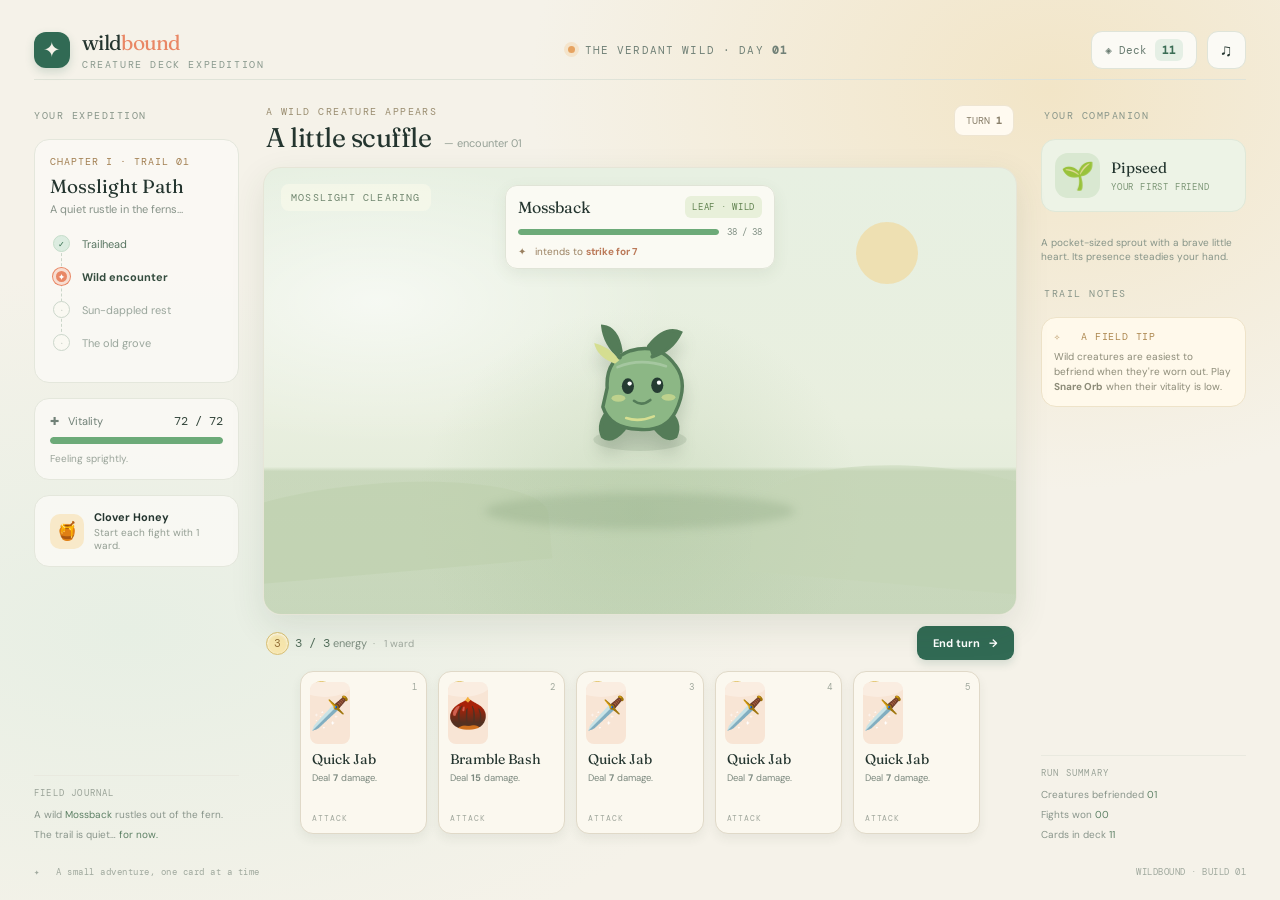
==== commit 2e91f8d2: "Save source and v2 conversation for issue #23 Run: 45849369117 Generation: 45849369117-1795707151107" ====
--- a/index.html
+++ b/index.html
@@ -1,304 +1,82 @@
 <!doctype html>
-<html lang="fr">
+<html lang="en">
 <head>
-  <meta charset="utf-8">
-  <meta name="viewport" content="width=device-width, initial-scale=1, viewport-fit=cover, maximum-scale=1, user-scalable=no">
-  <meta name="theme-color" content="#143d2b">
-  <meta name="description" content="Pokémon Jardin — an open-world garden adventure. Explore, catch, battle and bloom in any language.">
-  <title>Pokémon Jardin — Open World</title>
-  <link rel="icon" href="data:image/svg+xml,%3Csvg xmlns='http://www.w3.org/2000/svg' viewBox='0 0 64 64'%3E%3Ccircle cx='32' cy='32' r='30' fill='%23143d2b'/%3E%3Cpath d='M32 12c9 6 14 13 14 22 0 10-7 18-14 18s-14-8-14-18c0-9 5-16 14-22z' fill='%23b7e26b'/%3E%3Cpath d='M32 50V27' stroke='%232f7d4f' stroke-width='3' stroke-linecap='round'/%3E%3C/svg%3E">
-  <link rel="stylesheet" href="styles.css">
+<meta charset="utf-8"><meta name="viewport" content="width=device-width,initial-scale=1,viewport-fit=cover"><meta name="theme-color" content="#f6f1e7"><link rel="icon" href="data:image/svg+xml,%3Csvg xmlns='http://www.w3.org/2000/svg' viewBox='0 0 40 40'%3E%3Crect width='40' height='40' rx='12' fill='%23316a54'/%3E%3Ctext x='20' y='28' text-anchor='middle' font-size='25' fill='%23f6f2e9'%3E✦%3C/text%3E%3C/svg%3E"><title>Wildbound — A creature deckbuilding expedition</title>
+<style>
+@import url('https://fonts.googleapis.com/css2?family=DM+Mono:wght@400;500&family=DM+Sans:wght@400;500;600;700;800&family=Fraunces:opsz,wght@9..144,700;9..144,800&display=swap');
+:root{--ink:#24352f;--muted:#75877d;--paper:#f6f2e9;--line:#e4e6d9;--green:#316a54;--mint:#dcece0;--coral:#e98765;--yellow:#f3c66a;--blue:#8ebed0;--shadow:0 12px 34px #2b49301b}*{box-sizing:border-box}body{margin:0;background:#f5f2e9;color:var(--ink);font-family:'DM Sans',sans-serif;min-height:100vh;background-image:radial-gradient(ellipse at 82% 10%,#f2e5c7 0,transparent 35%),radial-gradient(ellipse at 10% 70%,#e7efe4 0,transparent 40%)}button{font:inherit;color:inherit;cursor:pointer}button:focus-visible{outline:3px solid #e98765;outline-offset:3px}.app{max-width:1450px;margin:auto;padding:20px 34px 22px;min-height:100vh;display:flex;flex-direction:column}.topbar{height:60px;display:flex;align-items:center;justify-content:space-between;border-bottom:1px solid #dfe3d8;flex-shrink:0}.brand{display:flex;align-items:center;gap:12px}.brand-mark{width:36px;height:36px;border-radius:12px;background:#316a54;color:#f6f2e9;display:grid;place-items:center;font-size:21px;box-shadow:0 4px 10px #316a5430}.brand-name{font-family:Fraunces,serif;font-size:21px;letter-spacing:-.7px}.brand-name span{color:var(--coral)}.brand-caption{font:10px 'DM Mono',monospace;text-transform:uppercase;letter-spacing:1.6px;color:#8a998e;margin-top:3px}.header-center{display:flex;align-items:center;gap:10px;color:#718177;font:11px 'DM Mono',monospace;text-transform:uppercase;letter-spacing:1.15px}.season-dot{width:7px;height:7px;border-radius:99px;background:#e6a361;box-shadow:0 0 0 4px #f4e4cb}.top-actions{display:flex;align-items:center;gap:10px}.icon-btn,.deck-pill{border:1px solid #dfe4d9;background:#fbfaf5;border-radius:11px;height:38px;display:flex;align-items:center;justify-content:center}.icon-btn{width:39px;font-size:17px}.deck-pill{padding:0 13px;gap:8px;font:11px 'DM Mono',monospace;color:#687b70}.deck-pill b{background:#e5efe5;color:#3b6d55;padding:4px 7px;border-radius:6px}.layout{display:grid;grid-template-columns:205px minmax(0,1fr) 205px;gap:24px;flex:1;min-height:0;padding:24px 0 10px}.rail{display:flex;flex-direction:column;gap:15px}.rail-heading{font:10px 'DM Mono',monospace;text-transform:uppercase;letter-spacing:1.5px;color:#89968a;margin:5px 0 2px}.expedition-card,.stat-card,.tip-card{background:#fbfaf5dd;border:1px solid #e4e7dc;border-radius:15px;padding:15px}.chapter{font:10px 'DM Mono',monospace;text-transform:uppercase;color:#a27f51;letter-spacing:1px}.chapter-title{font:19px Fraunces,serif;margin:6px 0 4px}.chapter-sub{color:#869288;font-size:11px}.route{margin:19px 0 4px 3px;position:relative}.route:before{content:'';position:absolute;left:8px;top:8px;bottom:9px;border-left:1px dashed #cbd6c9}.route-node{display:flex;align-items:center;gap:12px;position:relative;margin:0 0 16px;font-size:11px;color:#9aa69c}.node-dot{width:17px;height:17px;border-radius:50%;border:1px solid #ccd7cb;background:#faf9f2;display:grid;place-items:center;font-size:8px;z-index:1}.route-node.done{color:#587561}.route-node.done .node-dot{background:#dcece0;border-color:#c5ddca;color:#397151}.route-node.active{color:#344c3e;font-weight:700}.route-node.active .node-dot{background:#e98765;color:white;border:3px solid #f7ded2;box-shadow:0 0 0 1px #e98765}.stat-card{padding:14px 15px}.stat-line{display:flex;justify-content:space-between;align-items:center;margin-bottom:8px;font-size:11px;color:#718177}.stat-line strong{color:#34463b;font:12px 'DM Mono',monospace}.hp-track{height:7px;border-radius:9px;background:#eaece4;overflow:hidden}.hp-fill{height:100%;border-radius:9px;background:#6caa78;transition:width .35s}.hp-fill.low{background:#e98765}.small-caption{font-size:10px;color:#9aa49a;margin-top:8px}.relic{display:flex;align-items:center;gap:10px}.relic-icon{width:35px;height:35px;border-radius:10px;background:#f8e9c9;display:grid;place-items:center;font-size:18px}.relic-name{font-size:11px;font-weight:700}.relic-desc{font-size:10px;color:#929d92;margin-top:2px}.center{display:flex;flex-direction:column;min-width:0}.battle-head{display:flex;align-items:flex-start;justify-content:space-between;margin:1px 3px 13px}.eyebrow{font:10px 'DM Mono',monospace;letter-spacing:1.45px;text-transform:uppercase;color:#9a8d70}.battle-title{font:27px Fraunces,serif;letter-spacing:-.5px;margin:3px 0 0}.battle-title small{font:11px 'DM Sans',sans-serif;color:#95a096;letter-spacing:0;margin-left:7px}.round-label{background:#fffaf0;border:1px solid #eee5d2;border-radius:9px;padding:8px 11px;font:10px 'DM Mono',monospace;color:#8a806b}.arena{position:relative;min-height:265px;flex:1;border:1px solid #e6e5d7;border-radius:18px;overflow:hidden;background:linear-gradient(180deg,#e7f0e2 0%,#e9efdf 56%,#dce8d4 100%);box-shadow:var(--shadow);display:flex;align-items:center;justify-content:center}.arena:before{content:'';position:absolute;inset:0;background:radial-gradient(ellipse at 50% 77%,#a7c39855 0%,transparent 42%),radial-gradient(ellipse at 15% 30%,#fff9 0,transparent 32%),linear-gradient(180deg,transparent 67%,#8caa7650 68%,#9fb58a55 100%)}.sun{position:absolute;width:62px;height:62px;right:13%;top:12%;border-radius:50%;background:#f4d28a88;filter:blur(.3px)}.hill{position:absolute;bottom:9%;height:90px;width:47%;border-radius:50% 50% 0 0;background:#bdd1ac88;left:-9%;transform:rotate(-5deg)}.hill.two{left:auto;right:-12%;bottom:6%;height:120px;background:#c6d6b788;transform:rotate(5deg)}.arena-label{position:absolute;left:17px;top:16px;font:10px 'DM Mono',monospace;text-transform:uppercase;letter-spacing:1.2px;color:#718770;background:#f7f8eabf;padding:7px 10px;border-radius:8px}.arena-ground{position:absolute;bottom:19%;width:310px;height:36px;border-radius:50%;background:#708d6338;filter:blur(4px)}.creature-wrap{position:relative;z-index:2;display:flex;flex-direction:column;align-items:center;transform:translateY(-4px);transition:transform .25s,filter .25s}.creature-wrap.hit{animation:hit .35s}.creature{width:190px;height:158px;filter:drop-shadow(0 12px 8px #344c3233);overflow:visible}.enemy-info{position:absolute;z-index:3;top:17px;left:50%;transform:translateX(-50%);width:min(270px,54%);background:#fcfbf5ed;border:1px solid #e0e4d7;border-radius:12px;padding:10px 12px;box-shadow:0 5px 16px #455b3214}.enemy-top{display:flex;align-items:center;justify-content:space-between;gap:9px}.enemy-name{font:16px Fraunces,serif}.type-tag{font:9px 'DM Mono',monospace;text-transform:uppercase;letter-spacing:.7px;padding:5px 7px;border-radius:6px;background:#e8f0da;color:#60824f}.enemy-hp-line{display:flex;align-items:center;gap:8px;margin-top:8px}.enemy-hp-line .hp-track{height:6px;flex:1}.enemy-hp-text{font:9px 'DM Mono',monospace;color:#819084;white-space:nowrap}.intent{margin-top:7px;font-size:10px;color:#9a8060}.intent b{color:#bb7958}.battle-bottom{display:flex;align-items:center;justify-content:space-between;padding:11px 3px 9px}.energy{display:flex;align-items:center;gap:6px}.energy-orb{height:23px;width:23px;border:1px solid #d8c077;border-radius:50%;background:#f8e7ae;color:#967139;display:grid;place-items:center;font:11px 'DM Mono',monospace;box-shadow:inset 0 1px 3px #fff}.energy-copy{font-size:11px;color:#7e8d81}.energy-copy b{font:12px 'DM Mono',monospace;color:#536d5b}.turn-note{font-size:10px;color:#a0a89f}.end-turn{border:0;background:#316a54;color:#fff;border-radius:9px;padding:10px 16px;font-size:11px;font-weight:700;box-shadow:0 4px 9px #316a542a;transition:.18s}.end-turn:hover{background:#285b46;transform:translateY(-1px)}.hand{display:flex;align-items:stretch;justify-content:center;gap:11px;min-height:178px;padding:2px 3px 0}.card{width:clamp(115px,17%,155px);min-width:0;height:163px;border:1px solid #e0d9c8;background:#fbf8ef;border-radius:13px;padding:11px 11px 10px;display:flex;flex-direction:column;text-align:left;position:relative;box-shadow:0 5px 11px #263e2911;transition:transform .16s,box-shadow .16s,border .16s;overflow:hidden}.card:hover:not(:disabled){transform:translateY(-8px);box-shadow:0 12px 17px #263e2920;border-color:#bdcbb7}.card:disabled{opacity:.55;cursor:not-allowed;filter:grayscale(.25)}.card-cost{position:absolute;left:9px;top:9px;width:23px;height:23px;border-radius:50%;background:#f0d483;border:1px solid #e1c26c;display:grid;place-items:center;font:11px 'DM Mono',monospace;color:#735d2f}.card-art{height:62px;margin:-1px -2px 6px;border-radius:8px;background:#e4eedf;display:grid;place-items:center;font-size:32px;position:relative;overflow:hidden}.card-art:after{content:'';position:absolute;width:58px;height:30px;border-radius:50%;background:#ffffff4a;top:-15px;right:-4px}.card.attack .card-art{background:#f8e5d5}.card.skill .card-art{background:#e1edf0}.card.catch .card-art{background:#f6e8c7}.card-name{font:14px Fraunces,serif;margin-bottom:4px;padding-right:2px}.card-description{font-size:9.5px;line-height:1.35;color:#7c897f}.card-type{font:8px 'DM Mono',monospace;letter-spacing:.9px;text-transform:uppercase;color:#a3a99f;margin-top:auto;padding-top:5px}.card-key{position:absolute;right:9px;top:9px;font:9px 'DM Mono',monospace;color:#a0a89d}.right-rail .rail-heading{margin-left:3px}.companion-card{background:#edf3e6;border:1px solid #dfe8d8;border-radius:14px;padding:13px;display:flex;gap:11px;align-items:center}.companion-avatar{width:45px;height:45px;border-radius:13px;background:#d9e8d1;display:grid;place-items:center;font-size:27px}.companion-name{font:15px Fraunces,serif}.companion-role{font:9px 'DM Mono',monospace;text-transform:uppercase;letter-spacing:.8px;color:#7c9676;margin-top:4px}.companion-desc{font-size:10px;color:#869488;line-height:1.4;margin-top:9px}.log{border-top:1px solid #e9e9df;padding-top:11px;margin-top:auto}.log-title{font:9px 'DM Mono',monospace;text-transform:uppercase;letter-spacing:1.2px;color:#9aa398;margin-bottom:8px}.log-entry{font-size:10px;color:#89958b;line-height:1.5;margin:5px 0}.log-entry span{color:#5d8065}.tip-card{background:#fff9eb;border-color:#eee3c9;padding:12px}.tip-head{font:10px 'DM Mono',monospace;text-transform:uppercase;letter-spacing:.8px;color:#ad8850;margin-bottom:6px}.tip-text{font-size:10px;color:#8c8b78;line-height:1.5}.footer{height:21px;display:flex;justify-content:space-between;align-items:end;color:#a0a99e;font:9px 'DM Mono',monospace;letter-spacing:.5px}.toast{position:fixed;left:50%;bottom:26px;transform:translate(-50%,20px);padding:11px 17px;border-radius:10px;background:#263f33;color:#fff;font-size:12px;box-shadow:var(--shadow);opacity:0;pointer-events:none;transition:.25s;z-index:20}.toast.show{opacity:1;transform:translate(-50%,0)}
+@keyframes hit{0%,100%{transform:translateY(-4px)}35%{transform:translate(15px,-4px) rotate(4deg);filter:brightness(1.7)}70%{transform:translate(-8px,-4px)}}
+</style>
 </head>
-<body>
-  <div id="app">
-    <section id="titleScreen" class="screen title-screen">
-      <canvas id="titleCanvas" aria-hidden="true"></canvas>
-      <div class="title-vignette"></div>
-      <header class="title-topbar">
-        <div class="brand-mini"><span class="leaf-mark">✦</span> JARDIN</div>
-        <div class="title-tools">
-          <label class="select-wrap" aria-label="Language">
-            <span class="globe">◎</span>
-            <select id="langSelect"></select>
-          </label>
-          <button id="soundToggle" class="icon-btn" aria-label="Sound">♪</button>
-        </div>
-      </header>
-
-      <div class="title-hero">
-        <div class="hero-copy">
-          <div class="eyebrow"><span class="eyebrow-dot"></span><span data-i18n="appTag">POKÉMON OPEN WORLD</span></div>
-          <h1 class="logo">
-            <span class="logo-pokemon">POKÉMON</span>
-            <span class="logo-jardin">JARDIN<span class="logo-spark">✿</span></span>
-          </h1>
-          <p class="tagline" data-i18n="tagline">Explore the Grand Garden, befriend wild Pokémon and become a Garden Master.</p>
-          <div class="hero-badges">
-            <span class="pill"><b>4</b> <span data-i18n="hudBadges">Badges</span></span>
-            <span class="pill"><b>∞</b> <span data-i18n="openWorld">Open world</span></span>
-            <span class="pill"><b>10</b> <span data-i18n="languages">Languages</span></span>
-          </div>
-        </div>
-
-        <div class="mode-panel">
-          <div class="mode-heading">
-            <span data-i18n="chooseMode">Choose your journey</span>
-            <span class="mode-line"></span>
-          </div>
-          <div id="modeGrid" class="mode-grid">
-            <button class="mode-card selected" data-mode="adventure">
-              <span class="mode-icon mode-icon-leaf">❧</span>
-              <span class="mode-copy">
-                <strong data-i18n="modeAdventure">Garden Adventure</strong>
-                <small data-i18n="modeAdventureTag">The curated classic</small>
-              </span>
-              <span class="mode-check">✓</span>
-            </button>
-            <button class="mode-card" data-mode="random">
-              <span class="mode-icon mode-icon-dice">✦</span>
-              <span class="mode-copy">
-                <strong data-i18n="modeRandom">Random Classic</strong>
-                <small data-i18n="modeRandomTag">A wild new garden</small>
-              </span>
-              <span class="mode-check">✓</span>
-            </button>
-            <button class="mode-card" data-mode="hardcore">
-              <span class="mode-icon mode-icon-flame">♨</span>
-              <span class="mode-copy">
-                <strong data-i18n="modeHardcore">Random Hardcore</strong>
-                <small data-i18n="modeHardcoreTag">No items. No mercy.</small>
-              </span>
-              <span class="mode-check">✓</span>
-            </button>
-            <button class="mode-card" data-mode="nuzlocke">
-              <span class="mode-icon mode-icon-lock">⌁</span>
-              <span class="mode-copy">
-                <strong data-i18n="modeNuzlocke">Nuzlocke</strong>
-                <small data-i18n="modeNuzlockeTag">One catch per area</small>
-              </span>
-              <span class="mode-check">✓</span>
-            </button>
-          </div>
-          <p id="modeBlurb" class="mode-blurb"></p>
-          <div class="title-cta">
-            <button id="newGameBtn" class="btn btn-primary"><span data-i18n="newGame">New adventure</span><span class="btn-arrow">→</span></button>
-            <button id="continueBtn" class="btn btn-ghost hidden"><span data-i18n="continue">Continue</span></button>
-          </div>
-        </div>
-      </div>
-
-      <div class="title-mons" aria-hidden="true">
-        <div class="title-mon mon-a"><img src="assets/pokemon/1.png" alt=""><span>01</span></div>
-        <div class="title-mon mon-b"><img src="assets/pokemon/4.png" alt=""><span>04</span></div>
-        <div class="title-mon mon-c"><img src="assets/pokemon/7.png" alt=""><span>07</span></div>
-      </div>
-
-      <footer class="title-footer">
-        <button id="howBtn" class="text-btn" data-i18n="howTo">How to play</button>
-        <span class="footer-dot">·</span>
-        <span data-i18n="footerNote">A cozy open-world fan adventure</span>
-        <span class="footer-dot">·</span>
-        <button id="creditsBtn" class="text-btn" data-i18n="credits">Credits</button>
-      </footer>
-    </section>
-
-    <section id="setupScreen" class="screen setup-screen hidden">
-      <div class="setup-backdrop"></div>
-      <div class="setup-card paper">
-        <button class="close-x" data-close="setup">×</button>
-        <div class="setup-head">
-          <span class="kicker" data-i18n="expedition">EXPEDITION</span>
-          <h2 data-i18n="setupTitle">Prepare your journey</h2>
-          <p data-i18n="setupSubtitle">Every seed grows a different garden.</p>
-        </div>
-
-        <div class="setup-mode" id="setupMode">
-          <span class="setup-mode-icon" id="setupModeIcon">❧</span>
-          <div>
-            <strong id="setupModeName">Garden Adventure</strong>
-            <small id="setupModeDesc"></small>
-          </div>
-        </div>
-
-        <div class="seed-row">
-          <label for="seedInput" data-i18n="seed">World seed</label>
-          <div class="seed-box">
-            <input id="seedInput" type="text" maxlength="24" autocomplete="off" spellcheck="false">
-            <button id="rerollBtn" class="mini-btn" title="Random seed">⟳</button>
-          </div>
-        </div>
-
-        <div class="rules-title"><span data-i18n="randomRules">Random rules</span><span class="rule-line"></span></div>
-        <div id="toggleGrid" class="toggle-grid">
-          <button class="toggle" data-toggle="trainers">
-            <span class="toggle-ico">♟</span><span><strong data-i18n="optTrainers">Trainer Pokémon</strong><small data-i18n="optTrainersDesc">Random teams for every trainer</small></span><i></i>
-          </button>
-          <button class="toggle" data-toggle="wild">
-            <span class="toggle-ico">❧</span><span><strong data-i18n="optWild">Wild grass</strong><small data-i18n="optWildDesc">Random wild encounters</small></span><i></i>
-          </button>
-          <button class="toggle" data-toggle="moves">
-            <span class="toggle-ico">✧</span><span><strong data-i18n="optMoves">Move types</strong><small data-i18n="optMovesDesc">Every move gets a random type</small></span><i></i>
-          </button>
-          <button class="toggle" data-toggle="starter">
-            <span class="toggle-ico">✿</span><span><strong data-i18n="optStarter">Random starter</strong><small data-i18n="optStarterDesc">Three surprise partners</small></span><i></i>
-          </button>
-        </div>
-        <p id="baseLockedNote" class="locked-note hidden"><span>▣</span> <span data-i18n="baseLocked">Adventure mode keeps its hand-tuned balance.</span></p>
-
-        <div class="setup-summary">
-          <div><span data-i18n="difficulty">Difficulty</span><strong id="setupDifficulty">Easy</strong></div>
-          <div><span data-i18n="lives">Lives</span><strong id="setupLives">Classic</strong></div>
-          <div><span data-i18n="catchRule">Catching</span><strong id="setupCatch">Free</strong></div>
-        </div>
-
-        <button id="startGameBtn" class="btn btn-primary btn-wide"><span data-i18n="enterGarden">Enter the garden</span><span class="btn-arrow">→</span></button>
-      </div>
-    </section>
-
-    <section id="starterScreen" class="screen starter-screen hidden">
-      <div class="starter-sky"></div>
-      <div class="starter-panel">
-        <div class="starter-head">
-          <span class="kicker" data-i18n="professor">PROFESSOR ROSE</span>
-          <h2 data-i18n="starterTitle">Choose your first partner</h2>
-          <p id="starterSubtitle" data-i18n="starterSubtitle">Three little friends are waiting for you.</p>
-        </div>
-        <div id="starterGrid" class="starter-grid"></div>
-        <div class="starter-foot">
-          <button id="starterBackBtn" class="btn btn-ghost" data-i18n="back">Back</button>
-          <span id="starterSeed" class="seed-chip"></span>
-        </div>
-      </div>
-      <div class="starter-flowers" aria-hidden="true">✿ ❀ ✾ ❁ ✿</div>
-    </section>
-
-    <section id="gameScreen" class="screen game-screen hidden">
-      <canvas id="gameCanvas"></canvas>
-      <div class="world-vignette"></div>
-
-      <header class="hud">
-        <div class="hud-left">
-          <div class="player-chip glass">
-            <div class="avatar">
-              <span class="avatar-hat"></span>
-              <span class="avatar-face">•‿•</span>
-            </div>
-            <div class="player-meta">
-              <strong id="hudName">Noé</strong>
-              <div class="badge-row" id="hudBadges"></div>
-            </div>
-          </div>
-          <div class="petal-chip glass"><span class="petal-ico">✿</span><b id="hudPetals">0</b><small data-i18n="petals">petals</small></div>
-        </div>
-
-        <div class="quest-chip glass">
-          <span class="quest-ico">◈</span>
-          <div>
-            <small id="hudArea">Village de Fleurs</small>
-            <strong id="hudObjective">Win your first badge</strong>
-          </div>
-        </div>
-
-        <div class="hud-right">
-          <div class="minimap-wrap glass">
-            <canvas id="minimap" width="148" height="116"></canvas>
-            <div class="minimap-label"><span id="minimapZone">Village</span><b id="minimapBadges">0/4</b></div>
-          </div>
-          <button id="menuBtn" class="round-btn" aria-label="Menu">☰</button>
-        </div>
-      </header>
-
-      <div id="interactPrompt" class="interact-prompt hidden"><kbd>E</kbd><span id="interactText">Talk</span></div>
-
-      <div class="quickbar glass" id="quickbar">
-        <button data-panel="team"><span class="q-key">1</span><span class="q-ico">◉</span><small data-i18n="btnTeam">Team</small></button>
-        <button data-panel="bag"><span class="q-key">2</span><span class="q-ico">▣</span><small data-i18n="btnBag">Bag</small></button>
-        <button data-panel="map"><span class="q-key">3</span><span class="q-ico">▤</span><small data-i18n="btnMap">Map</small></button>
-        <button data-panel="journal"><span class="q-key">4</span><span class="q-ico">✦</span><small data-i18n="btnJournal">Journal</small></button>
-      </div>
-
-      <div class="controls-hint glass"><kbd>WASD</kbd> <span data-i18n="move">Move</span> <span class="hint-dot">·</span> <kbd>E</kbd> <span data-i18n="interact">Interact</span> <span class="hint-dot">·</span> <kbd>Shift</kbd> <span data-i18n="sprint">Sprint</span></div>
-
-      <div id="joystick" class="joystick hidden"><div class="joystick-base"><div id="joystickKnob" class="joystick-knob"></div></div></div>
-      <div class="touch-actions hidden" id="touchActions">
-        <button id="touchMenu" class="touch-btn small">☰</button>
-        <button id="touchInteract" class="touch-btn action">A</button>
-      </div>
-
-      <div id="dialogBox" class="dialog-box paper hidden">
-        <div class="dialog-portrait" id="dialogPortrait"><span>✿</span></div>
-        <div class="dialog-content">
-          <div class="dialog-name" id="dialogName">Professor Rose</div>
-          <p id="dialogText"></p>
-          <div class="dialog-actions">
-            <span class="dialog-tip" data-i18n="dialogTip">E / Space to continue</span>
-            <button id="dialogNext" class="btn btn-small btn-primary" data-i18n="continue">Continue</button>
-          </div>
-        </div>
-      </div>
-
-      <div id="toastLayer" class="toast-layer"></div>
-      <div id="areaBanner" class="area-banner hidden"><span class="area-kicker" data-i18n="nowEntering">NOW ENTERING</span><strong id="areaBannerName">Roseraie</strong><i></i></div>
-      <div id="worldTip" class="world-tip hidden"></div>
-    </section>
-
-    <section id="battleScreen" class="battle hidden">
-      <div id="battleSky" class="battle-sky">
-        <div class="battle-sun"></div>
-        <div class="battle-cloud c1"></div>
-        <div class="battle-cloud c2"></div>
-        <div class="battle-hills h1"></div>
-        <div class="battle-hills h2"></div>
-        <div class="battle-leaves" id="battleLeaves"></div>
-      </div>
-      <div class="battle-top">
-        <div class="battle-enemy-card monster-card">
-          <div class="mon-row"><strong id="enemyName">—</strong><span id="enemyLevel">Lv. 5</span></div>
-          <div class="type-row" id="enemyTypes"></div>
-          <div class="hp-track"><div id="enemyHp" class="hp-fill"></div></div>
-          <div class="hp-numbers"><span id="enemyHpText">20/20</span><span id="enemyStatus" class="status-chip"></span></div>
-        </div>
-        <div class="battle-mode-chip" id="battleModeChip">WILD</div>
-      </div>
-
-      <div class="battle-field">
-        <div class="platform enemy-platform"></div>
-        <div class="platform player-platform"></div>
-        <img id="enemySprite" class="mon-sprite enemy-sprite" alt="">
-        <img id="playerSprite" class="mon-sprite player-sprite" alt="">
-        <div id="battleFx" class="battle-fx"></div>
-      </div>
-
-      <div class="battle-bottom">
-        <div class="battle-message paper" id="battleMessage">What will you do?</div>
-        <div class="battle-panel">
-          <div class="battle-ally-card monster-card">
-            <div class="mon-row"><strong id="allyName">—</strong><span id="allyLevel">Lv. 5</span></div>
-            <div class="type-row" id="allyTypes"></div>
-            <div class="hp-track"><div id="allyHp" class="hp-fill"></div></div>
-            <div class="hp-numbers"><span id="allyHpText">20/20</span><span id="allyStatus" class="status-chip"></span></div>
-          </div>
-          <div id="battleActions" class="battle-actions"></div>
-        </div>
-      </div>
-    </section>
-
-    <section id="endingScreen" class="ending hidden">
-      <canvas id="endingCanvas"></canvas>
-      <div class="ending-content">
-        <div class="ending-flower">✿</div>
-        <span class="kicker" data-i18n="endingKicker">THE HEART BLOOMS</span>
-        <h2 data-i18n="endingTitle">The garden is alive again!</h2>
-        <p data-i18n="endingText">Seasons dance, flowers sing, and every Pokémon found a home.</p>
-        <div id="endingStats" class="ending-stats"></div>
-        <button id="playAgainBtn" class="btn btn-primary" data-i18n="playAgain">Play again</button>
-      </div>
-    </section>
-
-    <div id="modalRoot" class="modal-root hidden"></div>
-    <div id="fade" class="fade hidden"></div>
-    <div id="loading" class="loading hidden"><div class="loading-leaf">❧</div><span data-i18n="loading">Growing the garden…</span></div>
-  </div>
-  <script type="module" src="js/game.js"></script>
-</body>
-</html>
+<body><div class="app">
+<header class="topbar"><div class="brand"><div class="brand-mark">✦</div><div><div class="brand-name">wild<span>bound</span></div><div class="brand-caption">creature deck expedition</div></div></div><div class="header-center"><i class="season-dot"></i><span>THE VERDANT WILD · DAY <b id="dayNum">01</b></span></div><div class="top-actions"><button class="deck-pill" id="deckButton" aria-label="View deck">◈ Deck <b id="deckCount">10</b></button><button class="icon-btn" id="soundButton" aria-label="Toggle sound">♫</button></div></header>
+<div class="layout">
+<aside class="rail"><div class="rail-heading">Your expedition</div><section class="expedition-card"><div class="chapter">Chapter I · Trail 01</div><div class="chapter-title">Mosslight Path</div><div class="chapter-sub">A quiet rustle in the ferns…</div><div class="route"><div class="route-node done"><span class="node-dot">✓</span> Trailhead</div><div class="route-node active" id="routeBattle"><span class="node-dot">✦</span> Wild encounter</div><div class="route-node" id="routeRest"><span class="node-dot">·</span> Sun-dappled rest</div><div class="route-node" id="routeBoss"><span class="node-dot">·</span> The old grove</div></div></section>
+<section class="stat-card"><div class="stat-line"><span>✚ &nbsp; Vitality</span><strong><span id="playerHp">72</span> / 72</strong></div><div class="hp-track"><div class="hp-fill" id="playerHpBar" style="width:100%"></div></div><div class="small-caption" id="hpCaption">Feeling sprightly.</div></section>
+<section class="stat-card"><div class="relic"><div class="relic-icon">🍯</div><div><div class="relic-name">Clover Honey</div><div class="relic-desc">Start each fight with 1 ward.</div></div></div></section>
+<div class="log"><div class="log-title">Field journal</div><div id="combatLog"><div class="log-entry">The trail is quiet… <span>for now.</span></div></div></div></aside>
+<main class="center"><div class="battle-head"><div><div class="eyebrow" id="battleEyebrow">A WILD CREATURE APPEARS</div><h1 class="battle-title" id="battleTitle">A little scuffle <small>— encounter 01</small></h1></div><div class="round-label">TURN <b id="turnNum">1</b></div></div>
+<section class="arena" id="arena"><div class="sun"></div><div class="hill"></div><div class="hill two"></div><div class="arena-label">Mosslight clearing</div><div class="arena-ground"></div>
+<div class="enemy-info"><div class="enemy-top"><div class="enemy-name" id="enemyName">Mossback</div><div class="type-tag" id="enemyType">Leaf · Wild</div></div><div class="enemy-hp-line"><div class="hp-track"><div class="hp-fill" id="enemyHpBar" style="width:100%"></div></div><div class="enemy-hp-text"><span id="enemyHp">38</span> / <span id="enemyMaxHp">38</span></div></div><div class="intent" id="enemyIntent">✦ &nbsp; intends to <b>strike for 7</b></div></div>
+<div class="creature-wrap" id="creatureWrap"><svg class="creature" id="creatureArt" viewBox="0 0 220 180" role="img" aria-label="Mossback creature"></svg></div></section>
+<div class="battle-bottom"><div class="energy"><div class="energy-orb" id="energyOrb">3</div><div class="energy-copy"><b id="energyNum">3 / 3</b> energy</div><div class="turn-note" id="wardNote">· &nbsp; 1 ward</div></div><button class="end-turn" id="endTurn">End turn &nbsp; →</button></div>
+<div class="hand" id="hand" aria-label="Cards in hand"></div>
+</main>
+<aside class="rail right-rail"><div class="rail-heading">Your companion</div><section class="companion-card"><div class="companion-avatar" id="companionAvatar">🌱</div><div><div class="companion-name" id="companionName">Pipseed</div><div class="companion-role" id="companionRole">Your first friend</div></div></section><div class="companion-desc" id="companionDesc">A pocket-sized sprout with a brave little heart. Its presence steadies your hand.</div>
+<div class="rail-heading" style="margin-top:8px">Trail notes</div><section class="tip-card"><div class="tip-head">✧ &nbsp; A field tip</div><div class="tip-text" id="tipText">Wild creatures are easiest to befriend when they're worn out. Play <b>Snare Orb</b> when their vitality is low.</div></section>
+<div class="log" style="margin-top:auto"><div class="log-title">Run summary</div><div class="log-entry">Creatures befriended <span id="caughtCount">01</span></div><div class="log-entry">Fights won <span id="winCount">00</span></div><div class="log-entry">Cards in deck <span id="summaryDeck">10</span></div></div></aside>
+</div><footer class="footer"><span>✦ &nbsp; A small adventure, one card at a time</span><span>WILDBOUND · BUILD 01</span></footer></div>
+<div class="toast" id="toast" role="status" aria-live="polite"></div>
+<div class="modal-backdrop" id="modal"></div>
+<script>
+const $=s=>document.querySelector(s);
+const creatureData=[
+ {name:'Mossback',type:'Leaf · Wild',hp:38,attack:7,emoji:'🌿',body:'#8cb785',dark:'#547c58',accent:'#d5de91',eyes:'#253c32',kind:'moss'},
+ {name:'Emberkit',type:'Flame · Wild',hp:34,attack:8,emoji:'🔥',body:'#e99966',dark:'#b75e4c',accent:'#f4cc78',eyes:'#543b31',kind:'ember'},
+ {name:'Brookfin',type:'Tide · Wild',hp:42,attack:6,emoji:'💧',body:'#78b7c5',dark:'#4b8797',accent:'#d4f1e9',eyes:'#294858',kind:'brook'},
+ {name:'Thornling',type:'Leaf · Wild',hp:46,attack:9,emoji:'🍃',body:'#a0ae75',dark:'#667547',accent:'#e1c67c',eyes:'#3c4630',kind:'thorn'},
+ {name:'Moonmoth',type:'Dream · Wild',hp:48,attack:9,emoji:'🌙',body:'#9c8ec0',dark:'#695e91',accent:'#e6d4a0',eyes:'#413b5c',kind:'moon'},
+ {name:'Elderbloom',type:'Ancient · Boss',hp:94,attack:12,emoji:'🌸',body:'#98aa77',dark:'#536443',accent:'#edc5a1',eyes:'#354532',kind:'boss'}
+];
+const cardDefs={
+ jab:{name:'Quick Jab',cost:1,damage:7,type:'attack',icon:'🗡️',desc:'Deal <b>7</b> damage.',copies:4},
+ heavy:{name:'Bramble Bash',cost:2,damage:15,type:'attack',icon:'🌰',desc:'Deal <b>15</b> damage.',copies:2},
+ guard:{name:'Leafguard',cost:1,block:8,type:'skill',icon:'🍃',desc:'Gain <b>8</b> ward this turn.',copies:2},
+ focus:{name:'Deep Breath',cost:0,draw:1,type:'skill',icon:'🫧',desc:'Draw <b>1</b> card.',copies:1},
+ snare:{name:'Snare Orb',cost:1,capture:true,type:'catch',icon:'🔮',desc:'Befriend a wild creature at <b>35%</b> vitality or less.',copies:1},
+ pip:{name:'Pipseed’s Pollen',cost:1,damage:5,block:4,type:'skill',icon:'🌼',desc:'Deal <b>5</b> damage & gain <b>4</b> ward.',copies:1}
+};
+let state={playerHp:72,maxHp:72,enemy:null,enemyHp:0,energy:3,maxEnergy:3,ward:1,turn:1,hand:[],draw:[],discard:[],deck:['jab','jab','jab','jab','heavy','heavy','guard','guard','focus','snare','pip'],battle:1,encounter:0,caught:1,wins:0,playing:true,ended:false,boss:false, toastTimer:null};
+function shuffle(a){for(let i=a.length-1;i>0;i--){let j=Math.floor(Math.random()*(i+1));[a[i],a[j]]=[a[j],a[i]]}return a}
+function addLog(text){let el=document.createElement('div');el.className='log-entry';el.innerHTML=text;$('#combatLog').prepend(el);while($('#combatLog').children.length>4)$('#combatLog').lastChild.remove()}
+function toast(msg){let t=$('#toast');t.textContent=msg;t.classList.add('show');clearTimeout(state.toastTimer);state.toastTimer=setTimeout(()=>t.classList.remove('show'),2100)}
+function art(c){let extra=c.kind==='moss'?'<path d="M88 49Q84 22 67 20Q69 40 87 56M120 43Q139 19 157 27Q147 48 124 55" fill="'+c.dark+'" stroke="'+c.dark+'" stroke-width="4" stroke-linecap="round"/><path d="M81 63Q60 55 57 39Q75 43 86 59" fill="'+c.accent+'"/>':c.kind==='ember'?'<path d="M76 58Q49 29 69 11Q72 31 90 38Q96 17 111 8Q111 31 125 40Q149 25 153 13Q167 46 138 61" fill="'+c.accent+'"/>':c.kind==='brook'?'<path d="M80 47Q60 27 66 8Q85 24 95 39M128 43Q149 17 164 25Q150 48 132 55" fill="'+c.accent+'"/>':c.kind==='thorn'?'<path d="M80 53 62 28 87 38 94 13 107 39 134 17 127 48" fill="'+c.dark+'"/>':c.kind==='moon'?'<path d="M73 74Q40 38 59 20Q91 32 99 67M140 71Q170 38 154 18Q125 34 119 67" fill="'+c.accent+'" opacity=".8"/>': '<path d="M75 64Q54 26 74 9L96 44M136 59Q157 18 174 34L147 73" fill="'+c.accent+'"/>';
+return `<ellipse cx="110" cy="151" rx="54" ry="13" fill="#415b3e" opacity=".13"/><path d="M76 115Q60 132 67 147Q77 155 91 139M142 117Q158 131 151 147Q141 154 128 138" fill="${c.dark}" stroke="${c.dark}" stroke-width="5" stroke-linecap="round"/><path d="M72 91Q70 58 99 48Q132 38 151 65Q167 86 151 119Q139 142 108 139Q75 138 67 113Z" fill="${c.body}" stroke="${c.dark}" stroke-width="4" stroke-linejoin="round"/>${extra}<ellipse cx="96" cy="89" rx="7" ry="9" fill="${c.eyes}"/><ellipse cx="130" cy="88" rx="7" ry="9" fill="${c.eyes}"/><circle cx="98" cy="86" r="2.5" fill="white"/><circle cx="132" cy="85" r="2.5" fill="white"/><path d="M103 106Q112 113 122 105" fill="none" stroke="${c.dark}" stroke-width="3" stroke-linecap="round"/><ellipse cx="85" cy="103" rx="8" ry="4" fill="${c.accent}" opacity=".68"/><ellipse cx="143" cy="102" rx="8" ry="4" fill="${c.accent}" opacity=".68"/><path d="M94 126Q109 131 126 124" fill="none" stroke="${c.accent}" stroke-width="3" stroke-linecap="round"/><path d="M84 67Q110 56 140 66" fill="none" stroke="#ffffff" stroke-width="3" opacity=".22" stroke-linecap="round"/>`}
+function enemyIntent(){if(!state.enemy)return;$('#enemyIntent').innerHTML=state.enemyHp<=state.enemy.hp*.35?'✧ &nbsp; seems <b>ready to befriend</b>':`✦ &nbsp; intends to <b>strike for ${state.enemy.attack+(state.turn>2?2:0)}</b>`}
+function render(){let e=state.enemy;$('#playerHp').textContent=state.playerHp;$('#playerHpBar').style.width=Math.max(0,state.playerHp/state.maxHp*100)+'%';$('#playerHpBar').classList.toggle('low',state.playerHp<=25);$('#hpCaption').textContent=state.playerHp>48?'Feeling sprightly.':state.playerHp>24?'A little winded.':'Careful now — find some cover.';$('#enemyName').textContent=e.name;$('#enemyType').textContent=e.type;$('#enemyHp').textContent=Math.max(0,state.enemyHp);$('#enemyMaxHp').textContent=e.hp;$('#enemyHpBar').style.width=Math.max(0,state.enemyHp/e.hp*100)+'%';$('#creatureArt').innerHTML=art(e);$('#creatureArt').setAttribute('aria-label',e.name+' creature');$('#turnNum').textContent=state.turn;$('#energyNum').textContent=`${state.energy} / ${state.maxEnergy}`;$('#energyOrb').textContent=state.energy;$('#wardNote').innerHTML=`· &nbsp; ${state.ward} ward`;$('#dayNum').textContent=String(state.battle).padStart(2,'0');$('#battleTitle').innerHTML=state.boss?'The heart of the grove <small>— final encounter</small>':`A little scuffle <small>— encounter ${String(state.encounter).padStart(2,'0')}</small>`;$('#battleEyebrow').textContent=state.boss?'AN ANCIENT STIRS':'A WILD CREATURE APPEARS';$('#deckCount').textContent=state.deck.length;$('#summaryDeck').textContent=state.deck.length;$('#caughtCount').textContent=String(state.caught).padStart(2,'0');$('#winCount').textContent=String(state.wins).padStart(2,'0');$('#routeBattle').classList.toggle('active',!state.ended);$('#routeBattle').classList.toggle('done',state.ended);$('#routeRest').classList.toggle('active',state.ended&&!state.boss);$('#routeBoss').classList.toggle('active',state.boss);enemyIntent();renderHand()}
+function draw(n){for(let i=0;i<n;i++){if(!state.draw.length){if(!state.discard.length)break;state.draw=shuffle(state.discard);state.discard=[]}state.hand.push(state.draw.pop())}}
+function renderHand(){const hand=$('#hand');hand.innerHTML='';state.hand.forEach((id,i)=>{let d=cardDefs[id];let b=document.createElement('button');b.className=`card ${d.type}`;b.disabled=!state.playing||state.ended||state.energy<d.cost;b.innerHTML=`<span class="card-cost">${d.cost}</span><span class="card-key">${i+1}</span><div class="card-art">${d.icon}</div><div class="card-name">${d.name}</div><div class="card-description">${d.desc}</div><div class="card-type">${d.type==='catch'?'Capture':d.type}</div>`;b.onclick=()=>playCard(i);hand.appendChild(b)})}
+function newBattle(index=0){state.boss=index===5;state.encounter++;state.enemy=creatureData[index];state.enemyHp=state.enemy.hp;state.ward=1;state.turn=1;state.energy=3;state.playing=true;state.ended=false;state.hand=[];state.draw=shuffle([...state.deck]);state.discard=[];draw(5);render();addLog(`A wild <span>${state.enemy.name}</span> rustles out of the fern.`)}
+function playCard(i){if(!state.playing||state.ended)return;let id=state.hand[i],d=cardDefs[id];if(!d||state.energy<d.cost)return;state.energy-=d.cost;state.hand.splice(i,1);state.discard.push(id);
+if(d.damage){state.enemyHp=Math.max(0,state.enemyHp-d.damage);$('#creatureWrap').classList.remove('hit');void $('#creatureWrap').offsetWidth;$('#creatureWrap').classList.add('hit');addLog(`You play <span>${d.name}</span> for ${d.damage} damage.`)}if(d.block){state.ward+=d.block;addLog(`<span>${d.name}</span> forms a ${d.block}-point ward.`)}if(d.draw)draw(d.draw);
+if(d.capture){let ratio=state.enemyHp/state.enemy.hp;if(ratio>.35){toast('Too lively! Wear it down to 35% vitality first.');state.energy+=d.cost;state.hand.splice(state.hand.length-1,0,id);state.discard.pop();render();return}let chance=Math.min(.96,.62+(.35-ratio)*1.15);if(Math.random()<chance){state.caught++;cardDefs['friend'+state.caught]={name:state.enemy.name+' Buddy',cost:1,damage:9,type:'attack',icon:state.enemy.emoji,desc:`Your new friend deals <b>9</b> damage.`,copies:0};state.deck.push('friend'+state.caught);state.wins++;addLog(`<span>${state.enemy.name}</span> trusts you enough to come along!`);toast(`${state.enemy.name} joined your team!`);victory(true);return}else{addLog(`${state.enemy.name} slipped free of the orb!`);toast('The orb shook… and popped open!')}}
+if(state.enemyHp<=0){victory(false);return}render()}
+function victory(caught){state.ended=true;state.playing=false;state.hand.forEach(c=>state.discard.push(c));state.hand=[];if(!caught)state.wins++;render();showReward(caught)}
+function enemyTurn(){if(state.ended)return;state.playing=false;render();setTimeout(()=>{if(state.ended)return;let dmg=state.enemy.attack+(state.turn>2?2:0);let blocked=Math.min(state.ward,dmg);state.ward-=blocked;let hit=dmg-blocked;state.playerHp=Math.max(0,state.playerHp-hit);addLog(`${state.enemy.name} strikes for ${dmg}. ${blocked?`Your ward absorbs ${blocked}.`:''}`);if(state.playerHp<=0){render();gameOver();return}state.turn++;state.energy=state.maxEnergy;state.ward=1;draw(5);state.playing=true;render()},550)}
+function endTurn(){if(!state.playing||state.ended)return;state.hand.forEach(c=>state.discard.push(c));state.hand=[];enemyTurn()}
+function nextBattle(){state.battle++;let ix=state.battle>=5?5:(state.battle-1)%5;state.playerHp=Math.min(state.maxHp,state.playerHp+8);newBattle(ix);if(ix===5)toast('A warm patch of sunlight restores 8 vitality.')}
+function showReward(caught){let picks=shuffle(['heavy','guard','pip','jab','focus']).slice(0,3);let modal=$('#modal');modal.innerHTML=`<div class="modal"><div class="modal-mark">${caught?'✧':'✦'}</div><div class="eyebrow">${caught?'A NEW FRIEND':'CLEARING SECURED'}</div><h2>${caught?`${state.enemy.name} trusts you`:'A moment to breathe'}</h2><p>${caught?`A new friend joined your deck. Choose one keepsake for the trail ahead.`:'The wild grows quiet. Choose a card to add to your deck, or leave your pack light.'}</p><div class="reward-cards">${picks.map((id,i)=>{let d=cardDefs[id];return `<button class="reward-card" data-card="${id}"><span class="reward-icon">${d.icon}</span><span class="reward-name">${d.name}</span><span class="reward-desc">${d.desc}</span><span class="reward-add">ADD TO DECK ＋</span></button>`}).join('')}</div><div class="modal-actions"><button class="skip-btn" id="skipReward">Skip reward</button><button class="continue-btn" id="continueRun">Continue trail →</button></div></div>`;modal.classList.add('open');modal.querySelectorAll('.reward-card').forEach(b=>b.onclick=()=>{modal.querySelectorAll('.reward-card').forEach(x=>x.classList.remove('selected'));b.classList.add('selected');modal.dataset.pick=b.dataset.card});$('#skipReward').onclick=()=>{modal.dataset.pick='';nextFromModal()};$('#continueRun').onclick=nextFromModal}
+function nextFromModal(){let m=$('#modal'),pick=m.dataset.pick;if(pick){state.deck.push(pick);toast(`${cardDefs[pick].name} added to your deck.`)}m.classList.remove('open');m.innerHTML='';if(state.boss){showFinal()}else nextBattle()}
+function showFinal(){let m=$('#modal');m.innerHTML=`<div class="modal finale"><div class="modal-mark">🌸</div><div class="eyebrow">THE VERDANT WILD REMEMBERS</div><h2>You found your way home</h2><p>Every wild heart you met is part of your story now. The Mosslight Path will always be here when you're ready for another walk.</p><div class="final-stats"><div><b>${state.caught}</b><span>friends made</span></div><div><b>${state.wins}</b><span>encounters won</span></div><div><b>${state.deck.length}</b><span>cards collected</span></div></div><button class="continue-btn" id="restart">Take another walk ↗</button></div>`;m.classList.add('open');$('#restart').onclick=restart}
+function gameOver(){let m=$('#modal');m.innerHTML=`<div class="modal finale"><div class="modal-mark">🌙</div><div class="eyebrow">THE TRAIL CAN WAIT</div><h2>Time to rest, traveler</h2><p>Your friends will be here when you feel ready to try the path again.</p><button class="continue-btn" id="restart">Begin again ↗</button></div>`;m.classList.add('open');$('#restart').onclick=restart}
+function restart(){state={playerHp:72,maxHp:72,enemy:null,enemyHp:0,energy:3,maxEnergy:3,ward:1,turn:1,hand:[],draw:[],discard:[],deck:['jab','jab','jab','jab','heavy','heavy','guard','guard','focus','snare','pip'],battle:1,encounter:0,caught:1,wins:0,playing:true,ended:false,boss:false,toastTimer:null};$('#modal').classList.remove('open');$('#combatLog').innerHTML='';newBattle(0)}
+$('#endTurn').onclick=endTurn;$('#deckButton').onclick=()=>{let groups={};state.deck.forEach(id=>groups[id]=(groups[id]||0)+1);let m=$('#modal');m.innerHTML=`<div class="modal deck-modal"><button class="close-modal" id="closeDeck">×</button><div class="eyebrow">YOUR PACK · ${state.deck.length} CARDS</div><h2>Trail deck</h2><p>Each turn, draw five cards. Played cards cycle back into your pack.</p><div class="deck-list">${Object.entries(groups).map(([id,count])=>`<div class="deck-row"><span>${cardDefs[id]?.icon||'✦'}</span><b>${cardDefs[id]?.name||id}</b><small>× ${count}</small></div>`).join('')}</div></div>`;m.classList.add('open');$('#closeDeck').onclick=()=>m.classList.remove('open')};$('#soundButton').onclick=()=>{toast('A quiet trail, just as it should be.')};document.addEventListener('keydown',e=>{if(e.key>='1'&&e.key<='5'&&!$('#modal').classList.contains('open'))playCard(Number(e.key)-1);if(e.key===' '&&!$('#modal').classList.contains('open')){e.preventDefault();endTurn()}if(e.key==='Escape')$('#modal').classList.remove('open')});
+newBattle(0);
+</script>
+<style>
+.modal-backdrop{position:fixed;inset:0;background:#1f332e66;backdrop-filter:blur(5px);z-index:15;display:none;align-items:center;justify-content:center;padding:20px}.modal-backdrop.open{display:flex}.modal{width:min(690px,100%);border:1px solid #e6e5d7;background:#f9f6ec;border-radius:20px;padding:27px;box-shadow:0 24px 80px #18382c3d;text-align:center;position:relative;animation:pop .25s ease-out}.modal-mark{width:47px;height:47px;border-radius:15px;background:#e5efdf;display:grid;place-items:center;margin:0 auto 13px;font-size:24px}.modal h2{font:29px Fraunces,serif;letter-spacing:-.5px;margin:7px 0}.modal p{font-size:12px;color:#818e82;max-width:440px;margin:8px auto 20px;line-height:1.6}.reward-cards{display:flex;gap:12px;justify-content:center;margin:19px 0}.reward-card{flex:1;max-width:190px;min-height:150px;border:1px solid #e4dfd1;background:#fffdf6;border-radius:13px;padding:14px 11px;display:flex;flex-direction:column;align-items:center;gap:6px;transition:.17s}.reward-card:hover,.reward-card.selected{border-color:#6d9a73;transform:translateY(-4px);box-shadow:0 8px 20px #316a541c}.reward-icon{font-size:27px;background:#edf2e5;width:47px;height:47px;border-radius:13px;display:grid;place-items:center}.reward-name{font:15px Fraunces,serif}.reward-desc{font-size:10px;color:#859085;line-height:1.4}.reward-add{margin-top:auto;padding-top:7px;font:8px 'DM Mono',monospace;letter-spacing:.8px;color:#66916c}.modal-actions{border-top:1px solid #e9e8dd;padding-top:15px;display:flex;justify-content:space-between;align-items:center}.skip-btn{border:0;background:transparent;color:#9aa398;font-size:11px;padding:10px}.continue-btn{border:0;background:#316a54;color:white;border-radius:9px;padding:11px 16px;font-size:11px;font-weight:700}.continue-btn:hover{background:#285b46}.final-stats{display:flex;justify-content:center;gap:35px;margin:22px 0}.final-stats div{display:flex;flex-direction:column;gap:4px}.final-stats b{font:22px Fraunces,serif;color:#426c53}.final-stats span{font:9px 'DM Mono',monospace;text-transform:uppercase;letter-spacing:.7px;color:#99a397}.finale .continue-btn{margin-top:7px}.deck-modal{max-width:470px;text-align:left}.deck-modal h2{margin-bottom:4px}.deck-modal p{margin:4px 0 16px}.deck-list{max-height:55vh;overflow:auto}.deck-row{display:flex;align-items:center;gap:10px;border-top:1px solid #eae8dd;padding:10px 5px;font-size:12px}.deck-row>span{font-size:18px;width:26px}.deck-row b{font-weight:600}.deck-row small{margin-left:auto;color:#89978c;font:10px 'DM Mono',monospace}.close-modal{position:absolute;right:17px;top:14px;border:0;background:transparent;font-size:24px;color:#849087}@keyframes pop{from{opacity:0;transform:translateY(8px) scale(.98)}to{opacity:1;transform:translateY(0) scale(1)}}
+@media(max-width:1100px){.app{padding:16px 20px}.layout{grid-template-columns:175px minmax(0,1fr);gap:18px}.right-rail{display:none}.hand{gap:7px}.card{width:19%;padding:9px}.card-name{font-size:13px}.card-description{font-size:9px}}
+@media(max-width:720px){.app{padding:10px 12px 12px}.topbar{height:49px}.brand-mark{width:31px;height:31px}.brand-name{font-size:18px}.brand-caption{font-size:8px}.header-center{font-size:8px;letter-spacing:.6px}.deck-pill{height:33px;padding:0 8px;font-size:10px}.icon-btn{height:33px;width:33px}.layout{display:flex;flex-direction:column;gap:0;padding:13px 0 0}.layout>.rail:first-child{display:none}.center{flex:1}.battle-head{margin-bottom:8px}.battle-title{font-size:22px}.eyebrow{font-size:8px}.round-label{font-size:9px;padding:7px}.arena{height:265px;min-height:265px;flex:none}.creature{width:167px;height:138px}.enemy-info{top:12px;width:min(250px,68%);padding:8px 10px}.arena-label{font-size:8px;top:12px;left:10px}.battle-bottom{padding:8px 2px}.turn-note{display:none}.hand{min-height:160px;gap:6px;padding:0}.card{height:151px;width:20%;padding:8px 7px;border-radius:11px}.card-cost{top:6px;left:6px;width:20px;height:20px;font-size:10px}.card-key{display:none}.card-art{height:49px;font-size:26px;margin:0 -1px 5px}.card-name{font-size:11px;line-height:1.1;margin-bottom:4px}.card-description{font-size:8px;line-height:1.25}.card-type{font-size:7px;padding-top:4px}.footer{font-size:8px;margin-top:auto;padding-top:10px}.footer span:last-child{display:none}.modal{padding:22px 15px}.modal h2{font-size:24px}.reward-cards{gap:7px}.reward-card{padding:10px 7px;min-height:143px}.reward-name{font-size:12px}.reward-desc{font-size:9px}.reward-add{font-size:7px}.modal p{font-size:11px}.final-stats{gap:18px}.final-stats b{font-size:20px}.final-stats span{font-size:8px}}
+@media(max-width:390px){.header-center{display:none}.arena{height:240px;min-height:240px}.card{height:142px}.hand{min-height:150px}.card-art{height:42px}.battle-title small{font-size:9px}}
+</style>
+</body></html>
